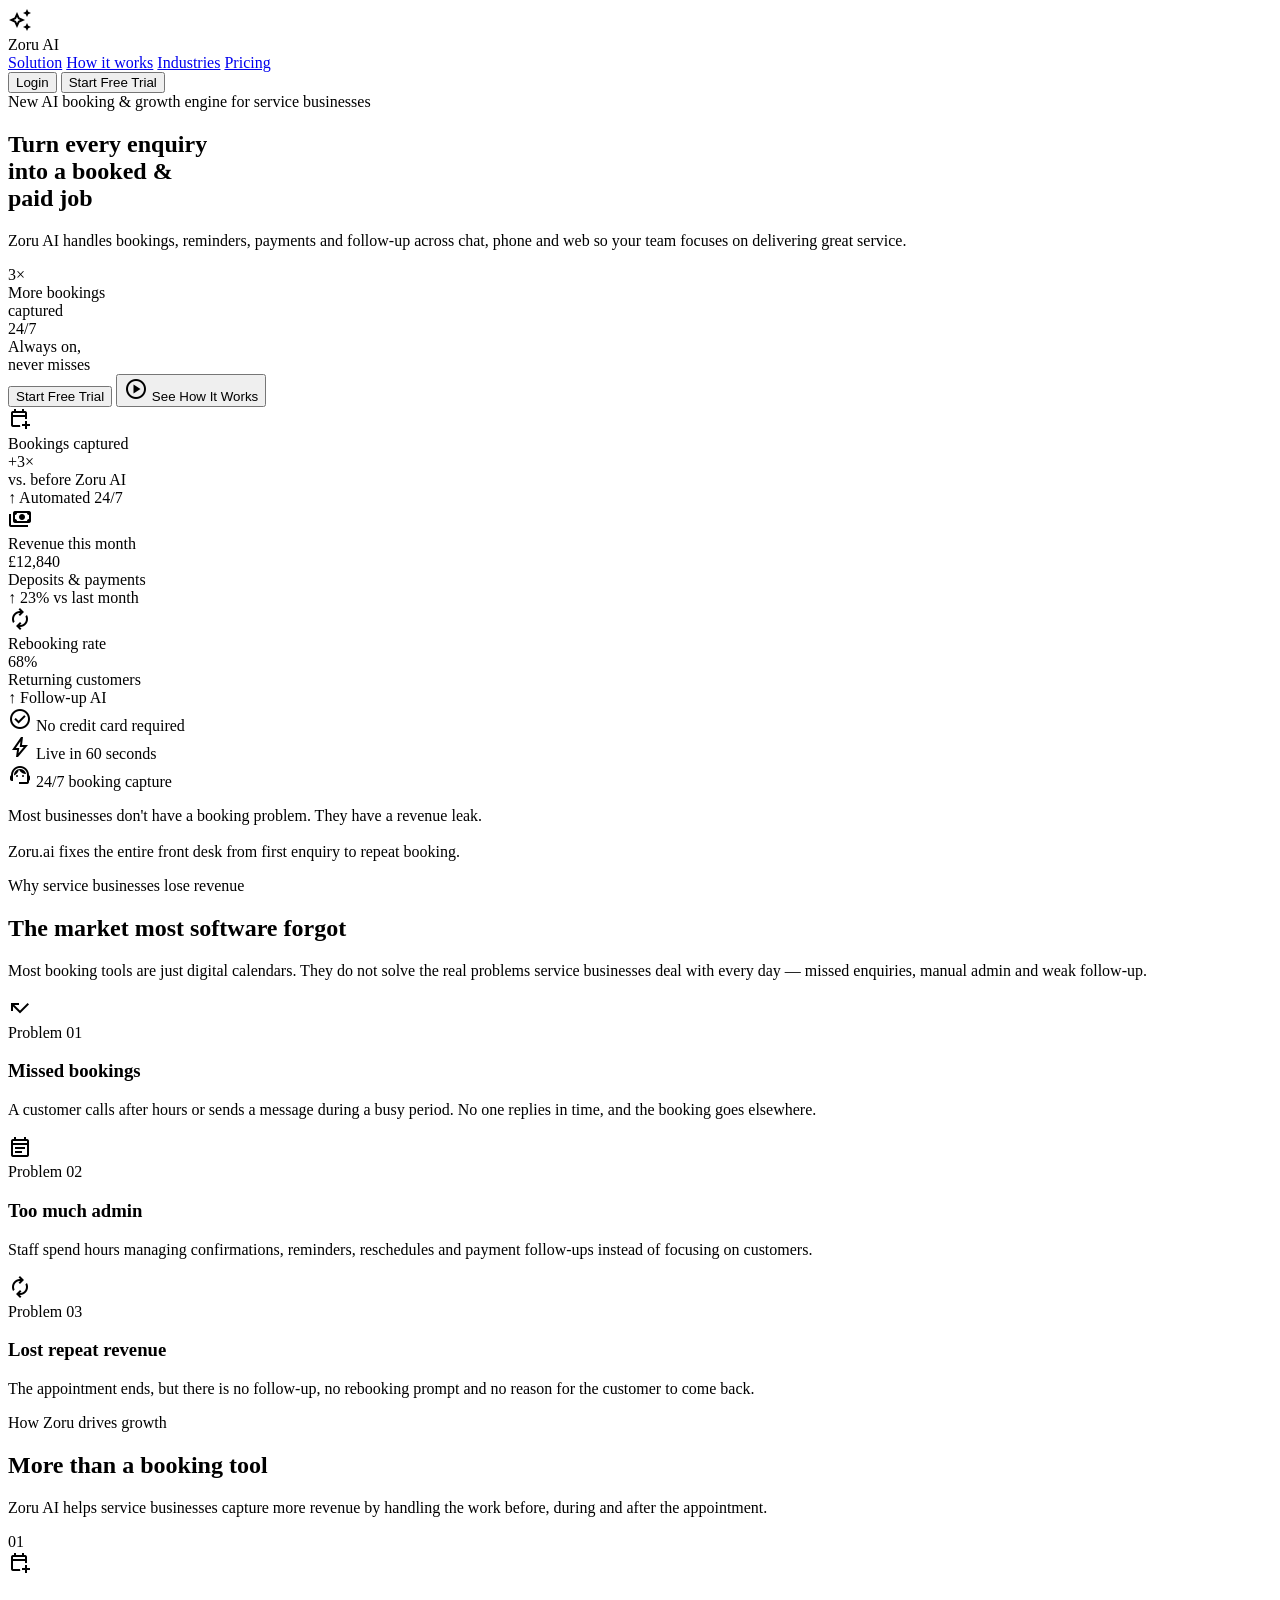
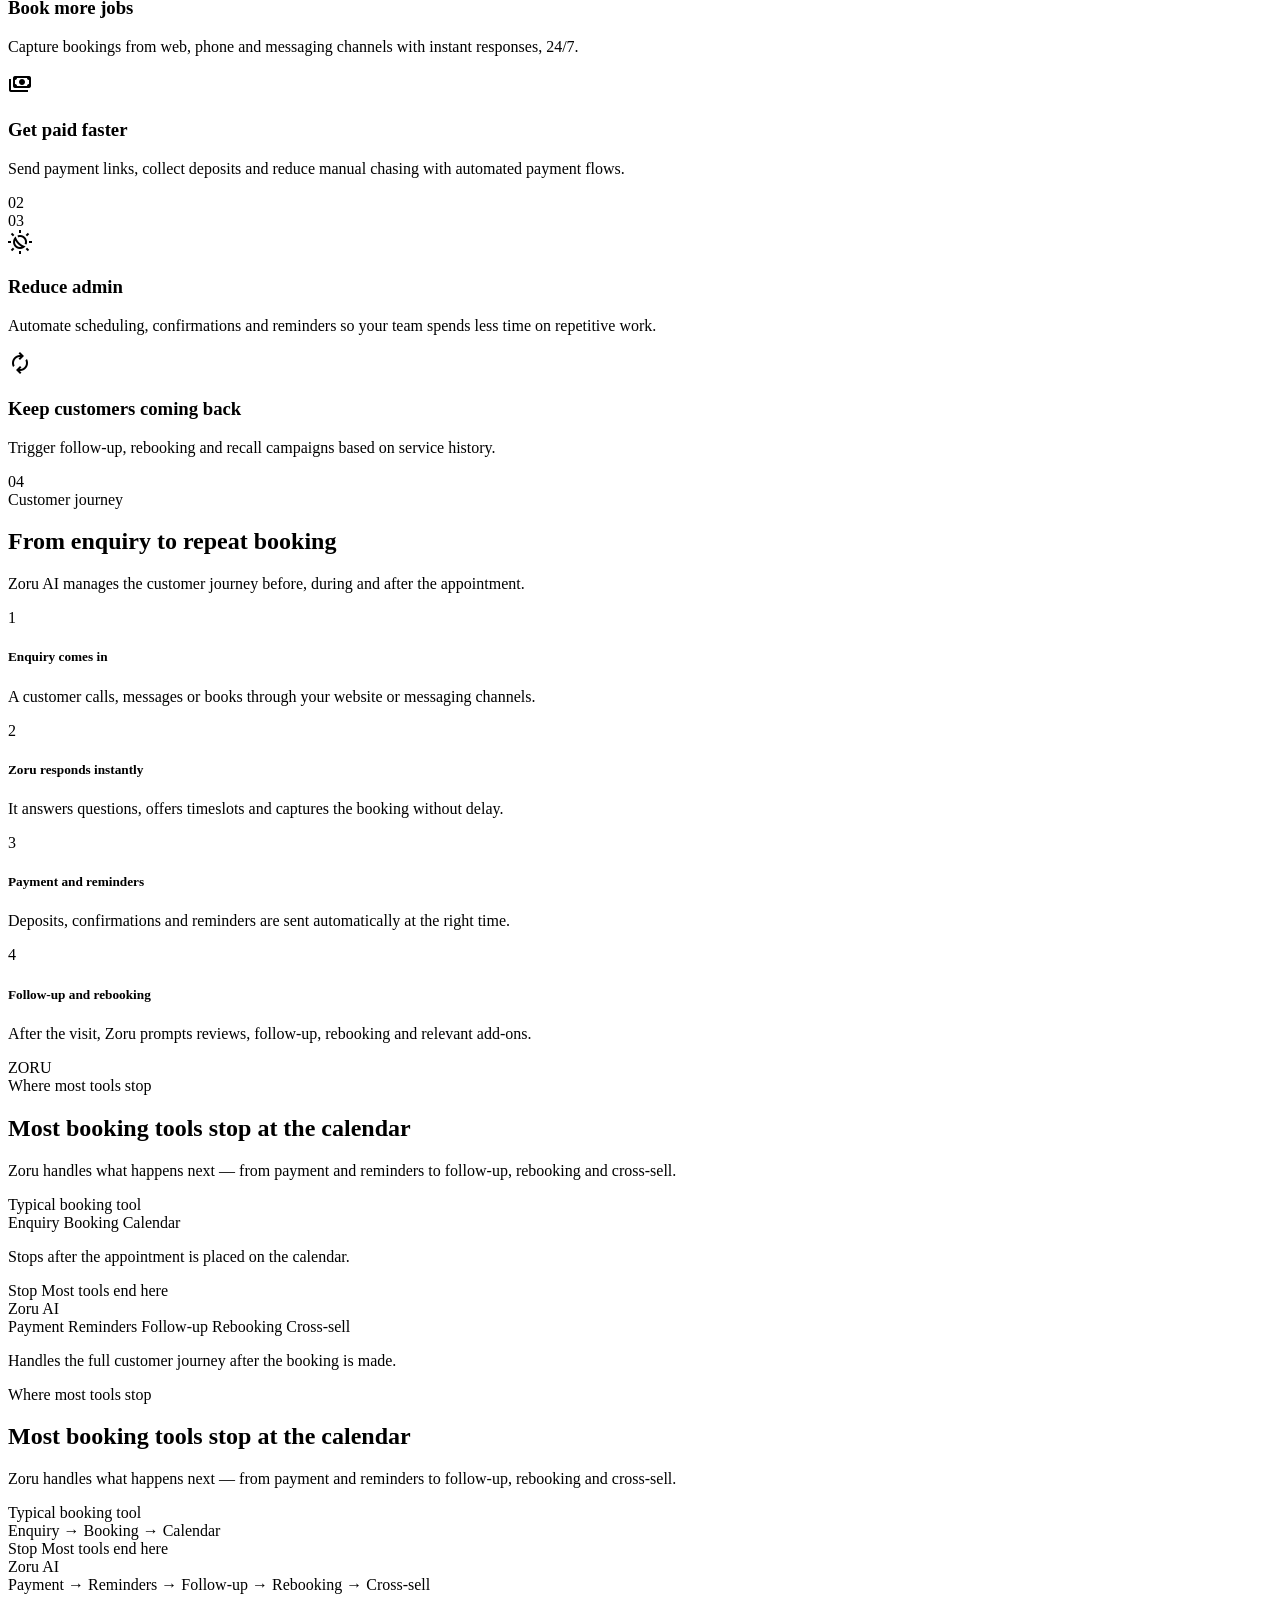
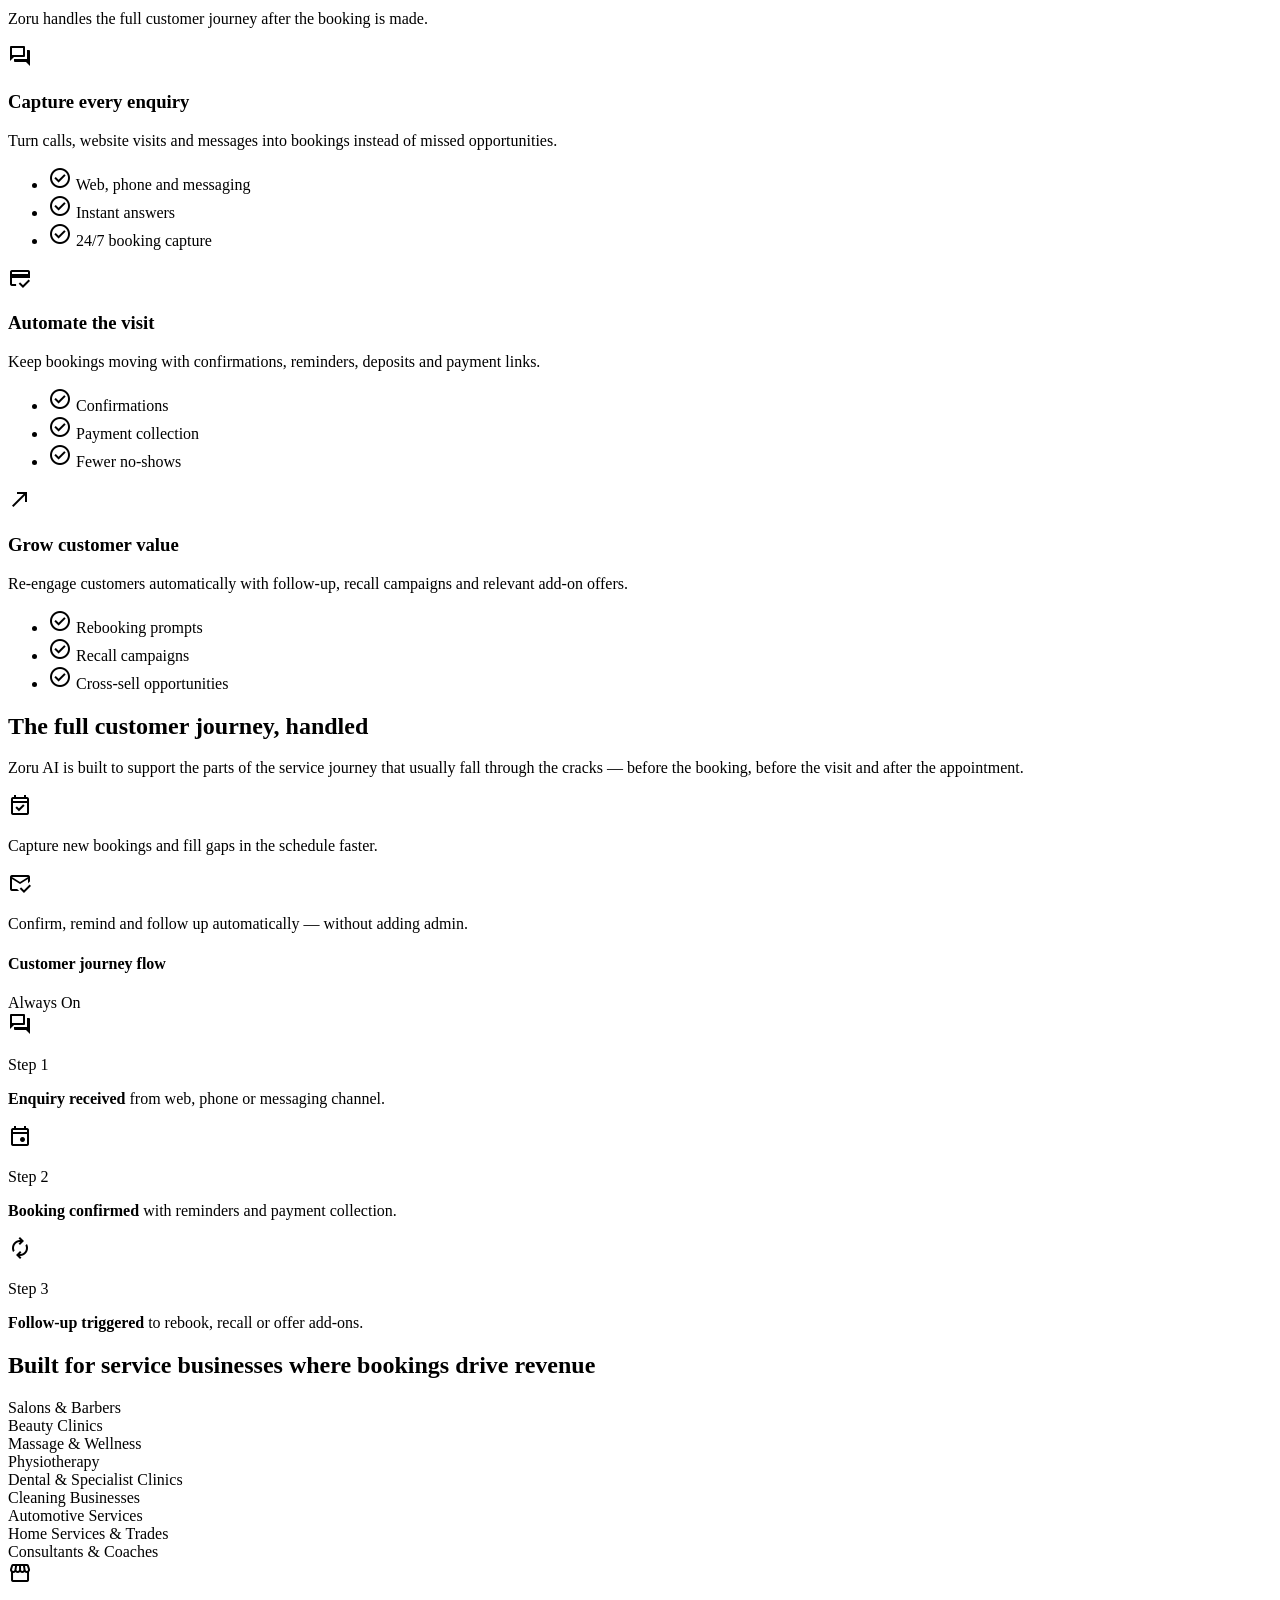
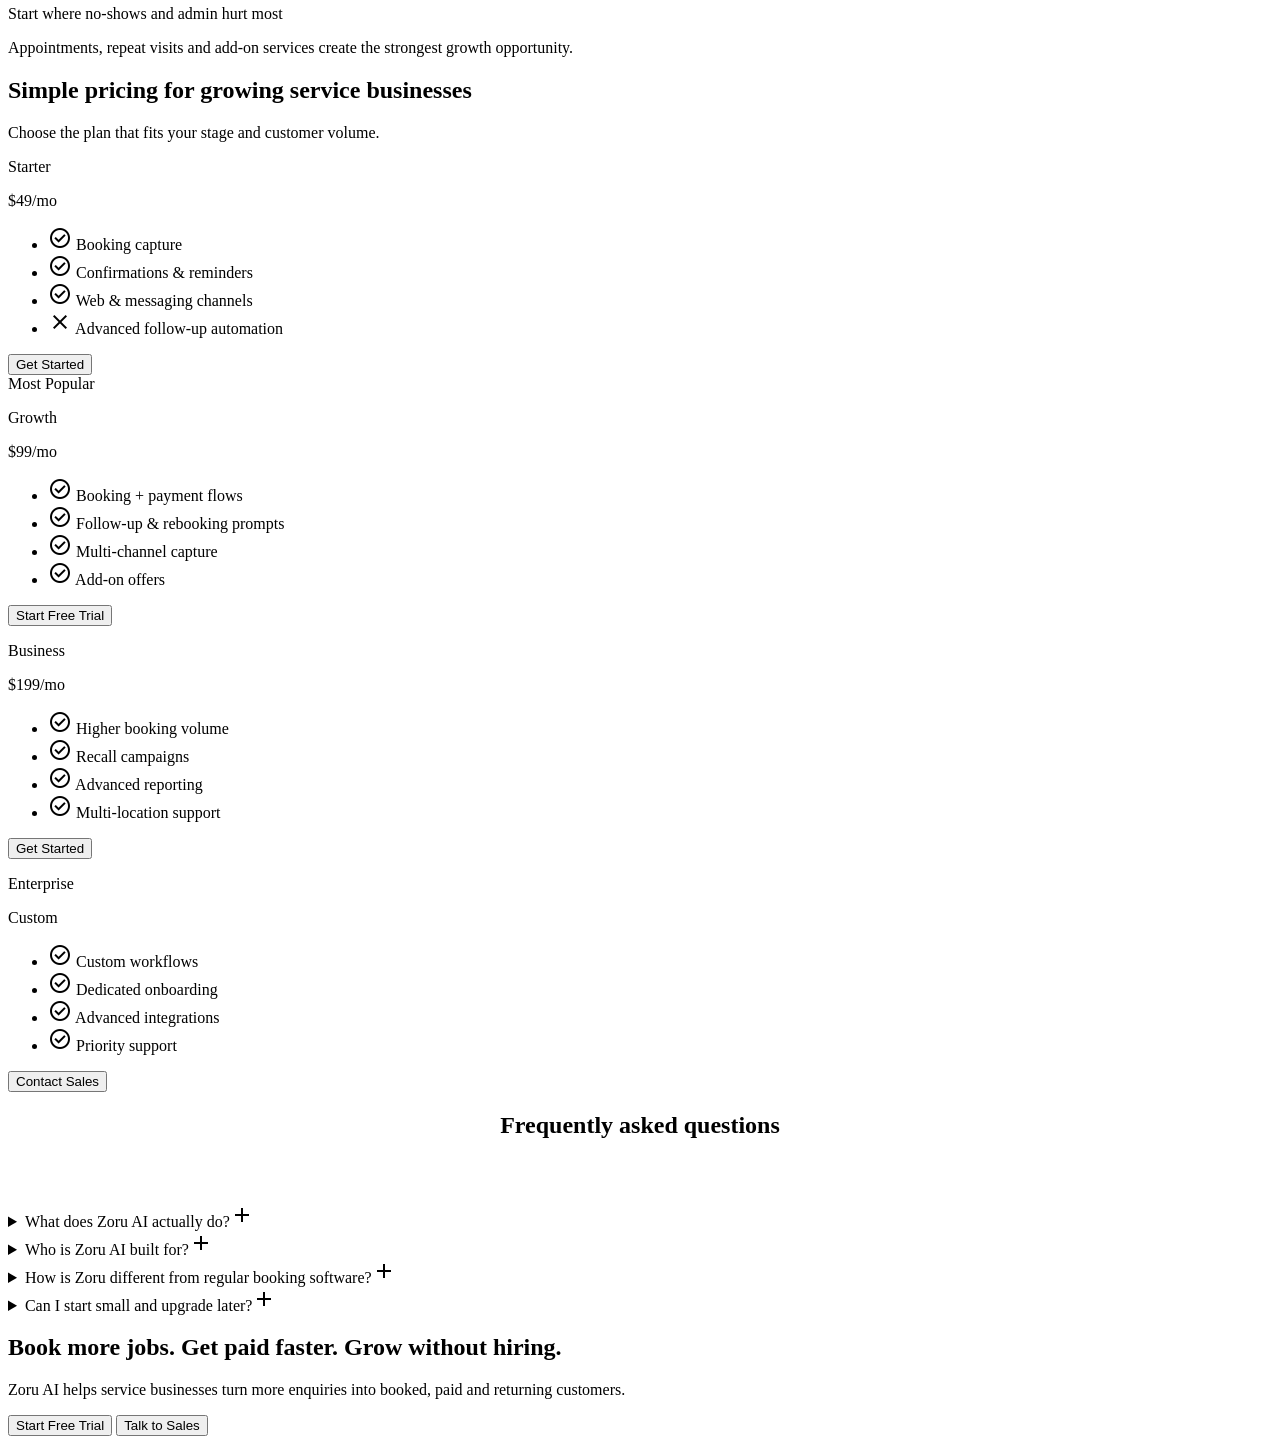
==== index.html @ 6eb4223e "Add files via upload" ====
<!DOCTYPE html>
<html lang="en">
<head>
  <meta charset="utf-8"/>
  <meta content="width=device-width, initial-scale=1.0" name="viewport"/>
  <title>Zoru AI — The AI booking and growth engine for service businesses</title>
  <link rel="stylesheet" href="assets/css/styles.css"/>
  <link href="https://fonts.googleapis.com/css2?family=Inter:wght@300;400;500;600;700;800;900&family=Space+Grotesk:wght@500;600;700&display=swap" rel="stylesheet"/>
  <link href="https://fonts.googleapis.com/css2?family=Material+Symbols+Outlined:wght,FILL@100..700,0..1&display=swap" rel="stylesheet"/>
  <link href="https://api.fontshare.com/v2/css?f[]=clash-display@400,500,600,700&display=swap" rel="stylesheet"/>
  <link href="https://api.fontshare.com/v2/css?f[]=cabinet-grotesk@400,500,700,800,900&display=swap" rel="stylesheet"/>
  <link href="https://api.fontshare.com/v2/css?f[]=satoshi@400,500,700,900&display=swap" rel="stylesheet"/>


</head>
<body>

<header class="nav">
  <div class="nav__inner">
    <div class="nav__brand">
      <div class="nav__logo-icon">
        <span class="material-symbols-outlined">auto_awesome</span>
      </div>
      <span class="nav__brand-name">Zoru AI</span>
    </div>
    <nav class="nav__links">
      <a href="#solution">Solution</a>
      <a href="#how-it-works">How it works</a>
      <a href="#industries">Industries</a>
      <a href="#pricing">Pricing</a>
    </nav>
    <div class="nav__actions">
      <button class="nav__login">Login</button>
      <button class="nav__cta">Start Free Trial</button>
    </div>
  </div>
</header>

<main>

  

<!-- ── HERO ────────────────────────────────────────────────── -->
<section class="hero">

  <!-- background layers -->
  <div class="hero__gradient-wash"></div>
  <div class="hero__blob hero__blob--1"></div>
  <div class="hero__blob hero__blob--2"></div>
  <div class="hero__blob hero__blob--3"></div>
  <div class="hero__dots"></div>

  <!-- centred content -->
  <div class="hero__inner">

    <!-- eyebrow badge -->
    <div class="hero__eyebrow">
      <span class="hero__eyebrow-new">New</span>
      <span class="hero__ping">
        <span class="hero__ping-outer"></span>
        <span class="hero__ping-inner"></span>
      </span>
      AI booking &amp; growth engine for service businesses
    </div>

    <!-- headline -->
    <h1 class="hero__title hero__title--satoshi">
      <span class="hero__title-gradient">Turn every enquiry</span><br>
      into a booked &amp;<br> paid</span> job
    </h1>

    <!-- description + stats row -->
    <div class="hero__desc-row">
      <p class="hero__description">
        Zoru AI handles bookings, reminders, payments and follow-up across
        chat, phone and web so your team focuses on delivering great service.
      </p>
      <div class="hero__stats">
        <div class="hero__stat">
          <div class="hero__stat-num">3×</div>
          <div class="hero__stat-label">More bookings<br>captured</div>
        </div>
        <div class="hero__stat">
          <div class="hero__stat-num">24/7</div>
          <div class="hero__stat-label">Always on,<br>never misses</div>
        </div>
      </div>
    </div>

    <!-- CTA buttons -->
    <div class="hero__buttons">
      <button class="hero__btn-primary">Start Free Trial</button>
      <button class="hero__btn-secondary">
        <span class="material-symbols-outlined">play_circle</span>
        See How It Works
      </button>
    </div>

  </div>

  <!-- floating metric cards -->
  <div class="hero__cards">

    <div class="hero__mcard hero__mcard--1">
      <div class="hero__mcard-icon hero__mcard-icon--purple">
        <span class="material-symbols-outlined">calendar_add_on</span>
      </div>
      <div class="hero__mcard-body">
        <div class="hero__mcard-label">Bookings captured</div>
        <div class="hero__mcard-value">+3×</div>
        <div class="hero__mcard-sub">vs. before Zoru AI</div>
        <span class="hero__mcard-badge hero__mcard-badge--purple">↑ Automated 24/7</span>
      </div>
    </div>

    <div class="hero__mcard hero__mcard--2">
      <div class="hero__mcard-icon hero__mcard-icon--teal">
        <span class="material-symbols-outlined">payments</span>
      </div>
      <div class="hero__mcard-body">
        <div class="hero__mcard-label">Revenue this month</div>
        <div class="hero__mcard-value">£12,840</div>
        <div class="hero__mcard-sub">Deposits &amp; payments</div>
        <span class="hero__mcard-badge hero__mcard-badge--green">↑ 23% vs last month</span>
      </div>
    </div>

    <div class="hero__mcard hero__mcard--3">
      <div class="hero__mcard-icon hero__mcard-icon--pink">
        <span class="material-symbols-outlined">autorenew</span>
      </div>
      <div class="hero__mcard-body">
        <div class="hero__mcard-label">Rebooking rate</div>
        <div class="hero__mcard-value">68%</div>
        <div class="hero__mcard-sub">Returning customers</div>
        <span class="hero__mcard-badge hero__mcard-badge--purple">↑ Follow-up AI</span>
      </div>
    </div>

  </div>

  <!-- trust strip -->
  <div class="hero__trust">
    <div class="hero__trust-item">
      <span class="material-symbols-outlined">check_circle</span>
      No credit card required
    </div>
    <div class="hero__trust-dot"></div>
    <div class="hero__trust-item">
      <span class="material-symbols-outlined">bolt</span>
      Live in 60 seconds
    </div>
    <div class="hero__trust-dot"></div>
    <div class="hero__trust-item">
      <span class="material-symbols-outlined">support_agent</span>
      24/7 booking capture
    </div>
  </div>

  

</section>
<section class="text-reveal">
  <div class="text-reveal__sticky">
    <div class="text-reveal__inner">

      <p class="text-reveal__text" id="textReveal">
        Most businesses don't have a booking problem.
        They have a revenue leak.<br><br>
        <span class="text-reveal__accent">Zoru.ai fixes the entire front desk
        from first enquiry to repeat booking.</span>
      </p>

      <!-- <p class="text-reveal__sub" id="textRevealSub">
        Zoru AI handles the entire front desk — so nothing falls through the cracks.
      </p> -->

    </div>
  </div>
</section>



  <!-- HERO -->
  <!-- <section class="hero">
    <div class="hero__bg-glow"></div>
    <div class="hero__grid">
      <div class="hero__content">
        <div class="hero__badge">
          <span class="hero__ping">
            <span class="hero__ping-outer"></span>
            <span class="hero__ping-inner"></span>
          </span>
          Growth engine for service businesses
        </div>

        <h1 class="hero__title">
        <span class="hero__title-gradient">Turn every enquiry </span> into a booked and paid job
        </h1>

        <p class="hero__description">
          Zoru AI handles bookings, reminders, payments and follow-up across chat, phone, voice and web, so your team can focus on delivering great service.
        </p>

        <div class="hero__buttons">
          <button class="hero__btn-primary">Start Free Trial</button>
          <button class="hero__btn-secondary">
            <span class="material-symbols-outlined">play_circle</span>
            See How It Works
          </button>
        </div>
      </div>

      <div class="hero__mockup-wrap">
        <div class="hero__mockup-wrap-glow"></div>
        <div class="hero__chat-card">
          <div class="hero__chat-header">
            <div class="hero__chat-avatar">
              <span class="material-symbols-outlined">support_agent</span>
            </div>
            <div>
              <p style="font-weight:700">Zoru AI</p>
              <div class="hero__chat-status">
                <span class="hero__chat-dot"></span>
                <span class="hero__chat-status-text">Bookings Live</span>
              </div>
            </div>
          </div>

          <div class="hero__chat-body">
            <div class="hero__bubble hero__bubble--bot">
              Hi Sarah — I can help you book your colour appointment. We have 2:00 PM and 4:30 PM available tomorrow.
            </div>

            <div class="hero__bubble hero__bubble--user">
              2:00 PM works for me.
            </div>

            <div class="hero__bubble hero__bubble--bot">
              Perfect — you're booked for tomorrow at 2:00 PM. I’ve sent your confirmation and reminder.
            </div>

            <div class="hero__bubble hero__bubble--upsell">
              <span class="material-symbols-outlined">auto_awesome</span>
              <span><b>Add-on offer:</b> Would you like to add a gloss treatment to your booking?</span>
            </div>

            <div class="hero__chat-input-row">
              <div class="hero__chat-input">Reply here...</div>
              <div class="hero__chat-send">
                <span class="material-symbols-outlined">send</span>
              </div>
            </div>
          </div>
        </div>
      </div>
    </div>
  </section> -->

  <!-- PROBLEM -->
 <section class="problem-story">
  <div class="container">
    <div class="problem-story__header">
      <span class="problem-story__eyebrow">Why service businesses lose revenue</span>
      <h2 class="problem-story__title">The market most software forgot</h2>
      <p class="problem-story__subtitle">
        Most booking tools are just digital calendars. They do not solve the real problems service businesses deal with every day — missed enquiries, manual admin and weak follow-up.
      </p>
    </div>

    <div class="problem-story__timeline">
      <div class="problem-story__line"></div>

      <article class="problem-story__card problem-story__card--left">
        <div class="problem-story__marker"></div>
        <div class="problem-story__content">
          <div class="problem-story__icon-wrap">
            <span class="material-symbols-outlined">call_missed</span>
          </div>
          <div class="problem-story__text">
            <span class="problem-story__eyebrow">Problem 01</span>
            <h3>Missed bookings</h3>
            <p>
              A customer calls after hours or sends a message during a busy period. No one replies in time, and the booking goes elsewhere.
            </p>
          </div>
        </div>
      </article>

      <article class="problem-story__card problem-story__card--right">
        <div class="problem-story__marker"></div>
        <div class="problem-story__content">
          <div class="problem-story__icon-wrap">
            <span class="material-symbols-outlined">event_note</span>
          </div>
          <div class="problem-story__text">
            <span class="problem-story__eyebrow">Problem 02</span>
            <h3>Too much admin</h3>
            <p>
              Staff spend hours managing confirmations, reminders, reschedules and payment follow-ups instead of focusing on customers.
            </p>
          </div>
        </div>
      </article>

      <article class="problem-story__card problem-story__card--left">
        <div class="problem-story__marker"></div>
        <div class="problem-story__content">
          <div class="problem-story__icon-wrap">
            <span class="material-symbols-outlined">autorenew</span>
          </div>
          <div class="problem-story__text">
            <span class="problem-story__eyebrow">Problem 03</span>
            <h3>Lost repeat revenue</h3>
            <p>
              The appointment ends, but there is no follow-up, no rebooking prompt and no reason for the customer to come back.
            </p>
          </div>
        </div>
      </article>
    </div>
  </div>
</section>

  <!-- VALUE PILLARS -->
  <section class="value-steps" id="solution">
  <div class="container">
    <div class="value-steps__header reveal-up">
      <span class="value-steps__eyebrow">How Zoru drives growth</span>
      <h2 class="value-steps__title">More than a booking tool</h2>
      <p class="value-steps__subtitle">
        Zoru AI helps service businesses capture more revenue by handling the work before, during and after the appointment.
      </p>
    </div>

    <div class="value-steps__grid">

      <div class="value-steps__row reveal-up">
        <div class="value-steps__tile">
          <span class="value-steps__number">01</span>
        </div>
        <article class="value-steps__card">
          <div class="value-steps__icon">
            <span class="material-symbols-outlined">calendar_add_on</span>
          </div>
          <div class="value-steps__content">
            <h3>Book more jobs</h3>
            <p>
              Capture bookings from web, phone and messaging channels with instant responses, 24/7.
            </p>
          </div>
        </article>
      </div>

      <div class="value-steps__row value-steps__row--reverse reveal-up">
        <article class="value-steps__card">
          <div class="value-steps__icon">
            <span class="material-symbols-outlined">payments</span>
          </div>
          <div class="value-steps__content">
            <h3>Get paid faster</h3>
            <p>
              Send payment links, collect deposits and reduce manual chasing with automated payment flows.
            </p>
          </div>
        </article>
        <div class="value-steps__tile">
          <span class="value-steps__number">02</span>
        </div>
      </div>

      <div class="value-steps__row reveal-up">
        <div class="value-steps__tile">
          <span class="value-steps__number">03</span>
        </div>
        <article class="value-steps__card">
          <div class="value-steps__icon">
            <span class="material-symbols-outlined">routine</span>
          </div>
          <div class="value-steps__content">
            <h3>Reduce admin</h3>
            <p>
              Automate scheduling, confirmations and reminders so your team spends less time on repetitive work.
            </p>
          </div>
        </article>
      </div>

      <div class="value-steps__row value-steps__row--reverse reveal-up">
        <article class="value-steps__card">
          <div class="value-steps__icon">
            <span class="material-symbols-outlined">autorenew</span>
          </div>
          <div class="value-steps__content">
            <h3>Keep customers coming back</h3>
            <p>
              Trigger follow-up, rebooking and recall campaigns based on service history.
            </p>
          </div>
        </article>
        <div class="value-steps__tile">
          <span class="value-steps__number">04</span>
        </div>
      </div>

    </div>
  </div>
</section>
  <!-- HOW IT WORKS -->
 <section class="how how--zoru" id="how-it-works">
  <div class="how__bg" aria-hidden="true"></div>
  

  <div class="container">
    
    <div class="section-header how__header reveal-up">
      <span class="how__eyebrow">Customer journey</span>
      <h2>From enquiry to repeat booking</h2>
      <p>Zoru AI manages the customer journey before, during and after the appointment.</p>
    </div>

    <div class="how__steps">
      <div class="how__connector"></div>

      <div class="how__grid">
        <div class="how__step reveal-up">
          <div class="how__num how__num--purple">1</div>
          <h5 class="how__step-title">Enquiry comes in</h5>
          <p class="how__step-desc">
            A customer calls, messages or books through your website or messaging channels.
          </p>
        </div>

        <div class="how__step reveal-up">
          <div class="how__num how__num--pink">2</div>
          <h5 class="how__step-title">Zoru responds instantly</h5>
          <p class="how__step-desc">
            It answers questions, offers timeslots and captures the booking without delay.
          </p>
        </div>

        <div class="how__step reveal-up">
          <div class="how__num how__num--purple">3</div>
          <h5 class="how__step-title">Payment and reminders</h5>
          <p class="how__step-desc">
            Deposits, confirmations and reminders are sent automatically at the right time.
          </p>
        </div>

        <div class="how__step reveal-up">
          <div class="how__num how__num--vibrant">4</div>
          <h5 class="how__step-title">Follow-up and rebooking</h5>
          <p class="how__step-desc">
            After the visit, Zoru prompts reviews, follow-up, rebooking and relevant add-ons.
          </p>
        </div>
        
      </div>
      
    </div>
    
  </div>
  <div class="how__brand-text" aria-hidden="true">ZORU</div>
</section>

<section class="comparison" id="differentiation">
  <div class="container">
    <div class="comparison__header reveal-up">
      <span class="comparison__eyebrow">Where most tools stop</span>
      <h2 class="comparison__title">Most booking tools stop at the calendar</h2>
      <p class="comparison__subtitle">
        Zoru handles what happens next — from payment and reminders to follow-up, rebooking and cross-sell.
      </p>
    </div>

    <div class="comparison__panel reveal-up">
      <div class="comparison__side comparison__side--muted">
        <span class="comparison__label">Typical booking tool</span>

        <div class="comparison__items">
          <span class="comparison__item comparison__item--muted">Enquiry</span>
          <span class="comparison__item comparison__item--muted">Booking</span>
          <span class="comparison__item comparison__item--muted">Calendar</span>
        </div>

        <p class="comparison__copy">
          Stops after the appointment is placed on the calendar.
        </p>
      </div>

      <div class="comparison__divider" aria-hidden="true">
        <span class="comparison__divider-line"></span>
        <span class="comparison__divider-badge">Stop</span>
        <span class="comparison__divider-note">Most tools end here</span>
      </div>

      <div class="comparison__side comparison__side--active">
        <span class="comparison__label">Zoru AI</span>

        <div class="comparison__items">
          <span class="comparison__item comparison__item--active">Payment</span>
          <span class="comparison__item comparison__item--active">Reminders</span>
          <span class="comparison__item comparison__item--active">Follow-up</span>
          <span class="comparison__item comparison__item--active">Rebooking</span>
          <span class="comparison__item comparison__item--active">Cross-sell</span>
        </div>

        <p class="comparison__copy">
          Handles the full customer journey after the booking is made.
        </p>
      </div>
    </div>
  </div>
</section>

  <!-- DIFFERENTIATOR -->
 <section class="agents" id="differentiation">
  <div class="container">
    <div class="agents__header reveal-up">
      <span class="agents__eyebrow">Where most tools stop</span>
      <h2 class="agents__title">Most booking tools stop at the calendar</h2>
      <p class="agents__subtitle">
        Zoru handles what happens next — from payment and reminders to follow-up, rebooking and cross-sell.
      </p>
    </div>

    <div class="agents__journey reveal-up">
      <div class="agents__journey-track">
        <div class="agents__journey-side agents__journey-side--muted">
          <span class="agents__journey-label">Typical booking tool</span>
          <div class="agents__journey-steps">
            <span class="agents__journey-pill agents__journey-pill--muted">Enquiry</span>
            <span class="agents__journey-arrow">→</span>
            <span class="agents__journey-pill agents__journey-pill--muted">Booking</span>
            <span class="agents__journey-arrow">→</span>
            <span class="agents__journey-pill agents__journey-pill--muted">Calendar</span>
          </div>
        </div>

        <div class="agents__journey-stop">
          <span class="agents__journey-stop-badge">Stop</span>
          <span class="agents__journey-stop-text">Most tools end here</span>
        </div>

        <div class="agents__journey-side agents__journey-side--active">
          <span class="agents__journey-label">Zoru AI</span>
          <div class="agents__journey-steps">
            <span class="agents__journey-pill agents__journey-pill--active">Payment</span>
            <span class="agents__journey-arrow agents__journey-arrow--active">→</span>
            <span class="agents__journey-pill agents__journey-pill--active">Reminders</span>
            <span class="agents__journey-arrow agents__journey-arrow--active">→</span>
            <span class="agents__journey-pill agents__journey-pill--active">Follow-up</span>
            <span class="agents__journey-arrow agents__journey-arrow--active">→</span>
            <span class="agents__journey-pill agents__journey-pill--active">Rebooking</span>
            <span class="agents__journey-arrow agents__journey-arrow--active">→</span>
            <span class="agents__journey-pill agents__journey-pill--active">Cross-sell</span>
          </div>
        </div>
      </div>

      <p class="agents__journey-caption">
        Zoru handles the full customer journey after the booking is made.
      </p>
    </div>

    <div class="agents__grid">
      <article class="agents__feature-card reveal-up">
        <div class="agents__feature-icon">
          <span class="material-symbols-outlined">forum</span>
        </div>
        <div class="agents__feature-body">
          <h3>Capture every enquiry</h3>
          <p>
            Turn calls, website visits and messages into bookings instead of missed opportunities.
          </p>
          <ul class="agents__feature-list">
            <li><span class="material-symbols-outlined">check_circle</span> Web, phone and messaging</li>
            <li><span class="material-symbols-outlined">check_circle</span> Instant answers</li>
            <li><span class="material-symbols-outlined">check_circle</span> 24/7 booking capture</li>
          </ul>
        </div>
      </article>

      <article class="agents__feature-card reveal-up">
        <div class="agents__feature-icon">
          <span class="material-symbols-outlined">credit_score</span>
        </div>
        <div class="agents__feature-body">
          <h3>Automate the visit</h3>
          <p>
            Keep bookings moving with confirmations, reminders, deposits and payment links.
          </p>
          <ul class="agents__feature-list">
            <li><span class="material-symbols-outlined">check_circle</span> Confirmations</li>
            <li><span class="material-symbols-outlined">check_circle</span> Payment collection</li>
            <li><span class="material-symbols-outlined">check_circle</span> Fewer no-shows</li>
          </ul>
        </div>
      </article>

      <article class="agents__feature-card reveal-up">
        <div class="agents__feature-icon">
          <span class="material-symbols-outlined">north_east</span>
        </div>
        <div class="agents__feature-body">
          <h3>Grow customer value</h3>
          <p>
            Re-engage customers automatically with follow-up, recall campaigns and relevant add-on offers.
          </p>
          <ul class="agents__feature-list">
            <li><span class="material-symbols-outlined">check_circle</span> Rebooking prompts</li>
            <li><span class="material-symbols-outlined">check_circle</span> Recall campaigns</li>
            <li><span class="material-symbols-outlined">check_circle</span> Cross-sell opportunities</li>
          </ul>
        </div>
      </article>
    </div>
  </div>
</section>
  <!-- CUSTOMER JOURNEY -->
  <section class="intel">
    <div class="intel__inner">
      <div class="intel__text">
        <h2 class="intel__title">The full customer journey, handled</h2>
        <p class="intel__desc">
          Zoru AI is built to support the parts of the service journey that usually fall through the cracks — before the booking, before the visit and after the appointment.
        </p>

        <div class="intel__insights">
          <div class="intel__insight">
            <div class="intel__insight-icon intel__insight-icon--purple">
              <span class="material-symbols-outlined">event_available</span>
            </div>
            <p>Capture new bookings and fill gaps in the schedule faster.</p>
          </div>

          <div class="intel__insight">
            <div class="intel__insight-icon intel__insight-icon--purple">
              <span class="material-symbols-outlined">mark_email_read</span>
            </div>
            <p>Confirm, remind and follow up automatically — without adding admin.</p>
          </div>
        </div>
      </div>

      <div class="intel__card-wrap">
        <div class="intel__card-wrap-glow"></div>
        <div class="intel__card">
          <div class="intel__card-header">
            <h4>Customer journey flow</h4>
            <div class="intel__streaming-badge">
              <span class="intel__streaming-dot"></span>
              <span class="intel__streaming-text">Always On</span>
            </div>
          </div>

          <div class="intel__activities">
            <div class="intel__activity">
              <div class="intel__activity-icon intel__activity-icon--purple">
                <span class="material-symbols-outlined">forum</span>
              </div>
              <div>
                <p class="intel__activity-time intel__activity-time--purple">Step 1</p>
                <p class="intel__activity-text"><b>Enquiry received</b> from web, phone or messaging channel.</p>
              </div>
            </div>

            <div class="intel__activity">
              <div class="intel__activity-icon intel__activity-icon--purple">
                <span class="material-symbols-outlined">event</span>
              </div>
              <div>
                <p class="intel__activity-time intel__activity-time--purple">Step 2</p>
                <p class="intel__activity-text"><b>Booking confirmed</b> with reminders and payment collection.</p>
              </div>
            </div>

            <div class="intel__activity">
              <div class="intel__activity-icon intel__activity-icon--purple">
                <span class="material-symbols-outlined">autorenew</span>
              </div>
              <div>
                <p class="intel__activity-time intel__activity-time--purple">Step 3</p>
                <p class="intel__activity-text"><b>Follow-up triggered</b> to rebook, recall or offer add-ons.</p>
              </div>
            </div>
          </div>
        </div>
      </div>
    </div>
  </section>

  <!-- INDUSTRIES -->
  <section class="global" id="industries">
    <div class="global__inner">
      <h2 class="global__title">Built for service businesses where bookings drive revenue</h2>

      <div class="global__chips">
        <div class="global__chip global__chip--purple"><span>Salons & Barbers</span></div>
        <div class="global__chip global__chip--pink"><span>Beauty Clinics</span></div>
        <div class="global__chip global__chip--purple"><span>Massage & Wellness</span></div>
        <div class="global__chip global__chip--pink"><span>Physiotherapy</span></div>
        <div class="global__chip global__chip--purple"><span>Dental & Specialist Clinics</span></div>
        <div class="global__chip global__chip--pink"><span>Cleaning Businesses</span></div>
        <div class="global__chip global__chip--purple"><span>Automotive Services</span></div>
        <div class="global__chip global__chip--pink"><span>Home Services & Trades</span></div>
        <div class="global__chip global__chip--purple"><span>Consultants & Coaches</span></div>
      </div>

      <div class="global__globe-wrap">
        <div class="global__globe-card">
          <div class="global__globe-gradient"></div>
          <div class="global__globe-dots"></div>
          <div class="global__globe-shimmer"></div>
          <div class="global__globe-content">
            <div class="global__globe-icon-wrap">
              <span class="material-symbols-outlined">storefront</span>
            </div>
            <p class="global__globe-heading">Start where no-shows and admin hurt most</p>
            <p class="global__globe-sub">Appointments, repeat visits and add-on services create the strongest growth opportunity.</p>
          </div>
        </div>
      </div>
    </div>
  </section>

  <!-- PRICING -->
  <section class="pricing" id="pricing">
    <div class="container">
      <div class="section-header">
        <h2>Simple pricing for growing service businesses</h2>
        <p>Choose the plan that fits your stage and customer volume.</p>
      </div>

      <div class="pricing__grid">
        <div class="pricing__card">
          <p class="pricing__tier">Starter</p>
          <p class="pricing__price">$49<span>/mo</span></p>
          <ul class="pricing__features">
            <li class="pricing__feature"><span class="material-symbols-outlined">check_circle</span> Booking capture</li>
            <li class="pricing__feature"><span class="material-symbols-outlined">check_circle</span> Confirmations & reminders</li>
            <li class="pricing__feature"><span class="material-symbols-outlined">check_circle</span> Web & messaging channels</li>
            <li class="pricing__feature pricing__feature--disabled"><span class="material-symbols-outlined">close</span> Advanced follow-up automation</li>
          </ul>
          <button class="pricing__btn pricing__btn--outline">Get Started</button>
        </div>

        <div class="pricing__card pricing__card--featured">
          <div class="pricing__badge">Most Popular</div>
          <p class="pricing__tier pricing__tier--featured">Growth</p>
          <p class="pricing__price">$99<span>/mo</span></p>
          <ul class="pricing__features">
            <li class="pricing__feature"><span class="material-symbols-outlined">check_circle</span> Booking + payment flows</li>
            <li class="pricing__feature"><span class="material-symbols-outlined">check_circle</span> Follow-up & rebooking prompts</li>
            <li class="pricing__feature"><span class="material-symbols-outlined">check_circle</span> Multi-channel capture</li>
            <li class="pricing__feature"><span class="material-symbols-outlined">check_circle</span> Add-on offers</li>
          </ul>
          <button class="pricing__btn pricing__btn--filled">Start Free Trial</button>
        </div>

        <div class="pricing__card">
          <p class="pricing__tier">Business</p>
          <p class="pricing__price">$199<span>/mo</span></p>
          <ul class="pricing__features">
            <li class="pricing__feature"><span class="material-symbols-outlined">check_circle</span> Higher booking volume</li>
            <li class="pricing__feature"><span class="material-symbols-outlined">check_circle</span> Recall campaigns</li>
            <li class="pricing__feature"><span class="material-symbols-outlined">check_circle</span> Advanced reporting</li>
            <li class="pricing__feature"><span class="material-symbols-outlined">check_circle</span> Multi-location support</li>
          </ul>
          <button class="pricing__btn pricing__btn--outline">Get Started</button>
        </div>

        <div class="pricing__card">
          <p class="pricing__tier">Enterprise</p>
          <p class="pricing__price">Custom</p>
          <ul class="pricing__features">
            <li class="pricing__feature"><span class="material-symbols-outlined">check_circle</span> Custom workflows</li>
            <li class="pricing__feature"><span class="material-symbols-outlined">check_circle</span> Dedicated onboarding</li>
            <li class="pricing__feature"><span class="material-symbols-outlined">check_circle</span> Advanced integrations</li>
            <li class="pricing__feature"><span class="material-symbols-outlined">check_circle</span> Priority support</li>
          </ul>
          <button class="pricing__btn pricing__btn--dark">Contact Sales</button>
        </div>
      </div>
    </div>
  </section>

  <!-- FAQ -->
  <section class="faq">
    <div class="container--narrow">
      <div style="text-align:center;margin-bottom:4rem">
        <h2 class="faq__title">Frequently asked questions</h2>
      </div>

      <div class="faq__list">
        <details class="faq__item">
          <summary>What does Zoru AI actually do?<span class="material-symbols-outlined faq__icon">add</span></summary>
          <p class="faq__answer">
            Zoru AI helps service businesses automate bookings, scheduling, payments, reminders, follow-up and upsells across chat, voice, phone and web.
          </p>
        </details>

        <details class="faq__item">
          <summary>Who is Zoru AI built for?<span class="material-symbols-outlined faq__icon">add</span></summary>
          <p class="faq__answer">
            Zoru AI is built for service businesses where appointments drive revenue — including salons, clinics, wellness, home services, dental, automotive services and consultants.
          </p>
        </details>

        <details class="faq__item">
          <summary>How is Zoru different from regular booking software?<span class="material-symbols-outlined faq__icon">add</span></summary>
          <p class="faq__answer">
            Most booking tools stop at the calendar. Zoru AI handles what happens next too — including payments, reminders, follow-up, rebooking and customer growth.
          </p>
        </details>

        <details class="faq__item">
          <summary>Can I start small and upgrade later?<span class="material-symbols-outlined faq__icon">add</span></summary>
          <p class="faq__answer">
            Yes. You can start with the essentials, then add more automation, follow-up and multi-location support as your business grows.
          </p>
        </details>
      </div>
    </div>
  </section>

  <!-- FINAL CTA -->
  <section class="cta">
    <div class="cta__bg"></div>
    <div class="cta__line"></div>
    <div class="cta__inner">
      <h2 class="cta__title">Book more jobs. Get paid faster. Grow without hiring.</h2>
      <p class="cta__desc">
        Zoru AI helps service businesses turn more enquiries into booked, paid and returning customers.
      </p>
      <div class="hero__buttons" style="justify-content:center;">
        <button class="hero__btn-primary">Start Free Trial</button>
        <button class="hero__btn-secondary">Talk to Sales</button>
      </div>
    </div>
  </section>

</main>

<script>
(function(){
  const section   = document.querySelector('.text-reveal');
  const container = document.getElementById('textReveal');
  const sub       = document.getElementById('textRevealSub');
  if(!container) return;

  // wrap every word in a span
  function wrapWords(node){
    if(node.nodeType === 3){
      const parts = node.textContent.split(/(\s+)/);
      const frag  = document.createDocumentFragment();
      parts.forEach(p => {
        if(/^\s+$/.test(p)){
          frag.appendChild(document.createTextNode(p));
        } else if(p){
          const s = document.createElement('span');
          s.className = 'text-reveal__word';
          s.textContent = p;
          frag.appendChild(s);
        }
      });
      node.parentNode.replaceChild(frag, node);
    } else if(node.nodeType === 1 && node.tagName !== 'SCRIPT'){
      Array.from(node.childNodes).forEach(wrapWords);
      if(node.classList.contains('text-reveal__accent')){
        node.querySelectorAll('.text-reveal__word').forEach(w =>
          w.classList.add('text-reveal__word--accent')
        );
      }
    }
  }
  wrapWords(container);

  const words = Array.from(container.querySelectorAll('.text-reveal__word'));

  function onScroll(){
    const rect     = section.getBoundingClientRect();
    const total    = section.offsetHeight - window.innerHeight;
    // how far through the sticky scroll we are: 0 → 1
    const progress = Math.max(0, Math.min(1, -rect.top / total));

    const litCount = Math.floor(progress * words.length);

    words.forEach((w, i) => {
      w.classList.toggle('text-reveal__word--lit', i < litCount);
    });

    // sub-tagline appears at 85% progress
    sub.classList.toggle('text-reveal__sub--lit', progress >= 0.85);
  }

  window.addEventListener('scroll', onScroll, { passive: true });
  onScroll();
})();
</script>
</body>
</html>
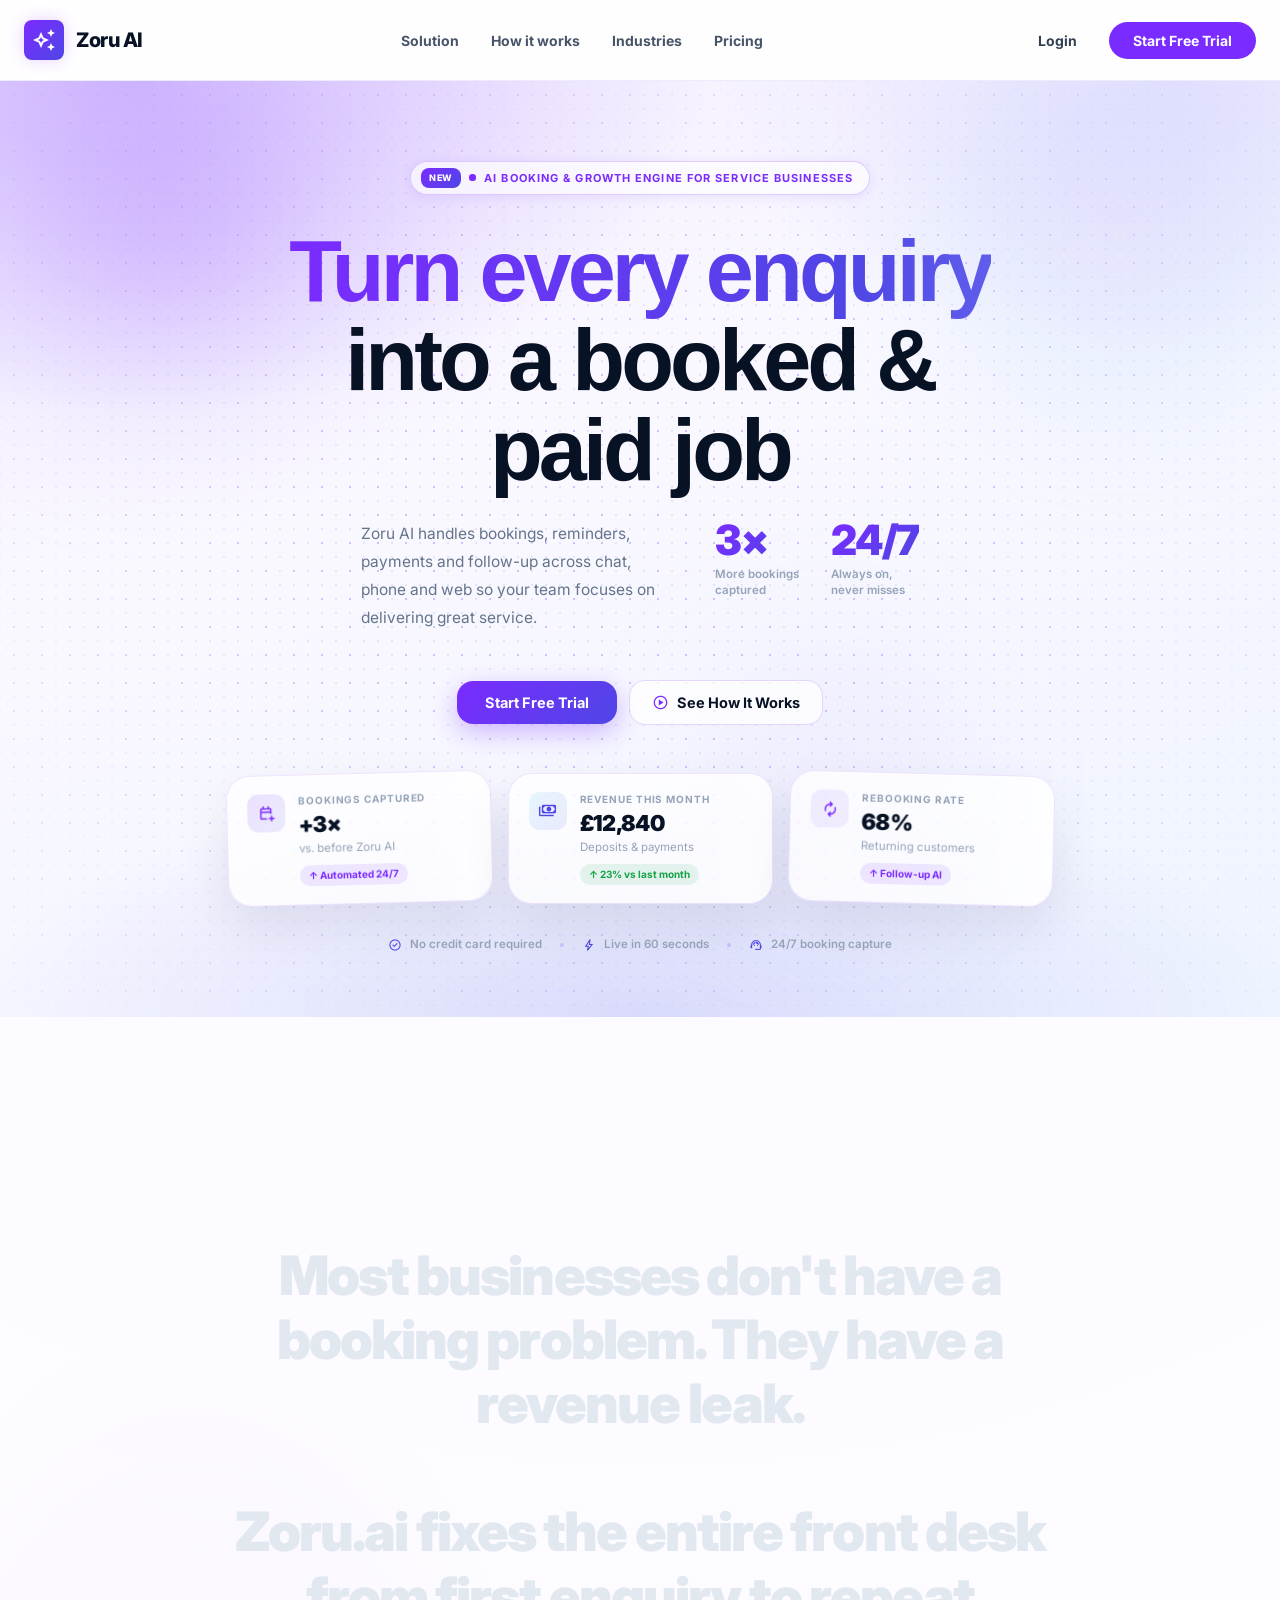
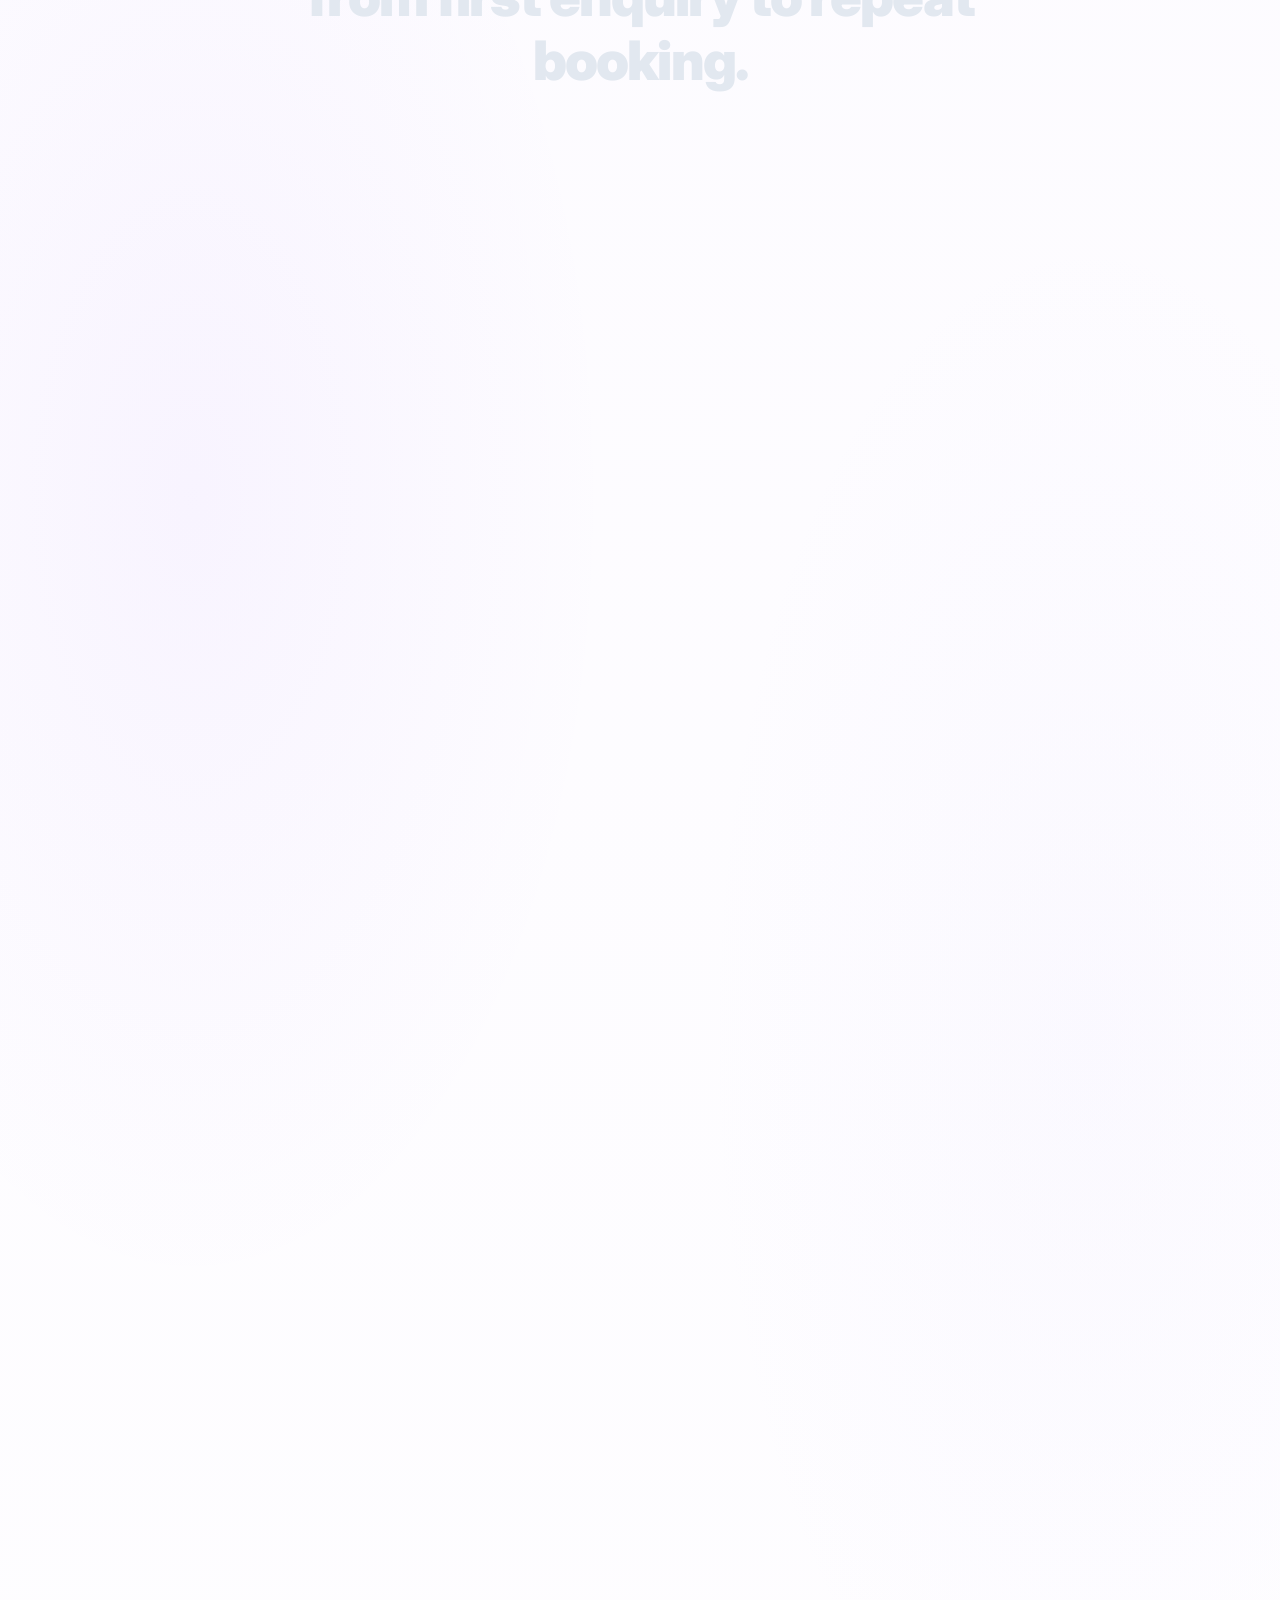
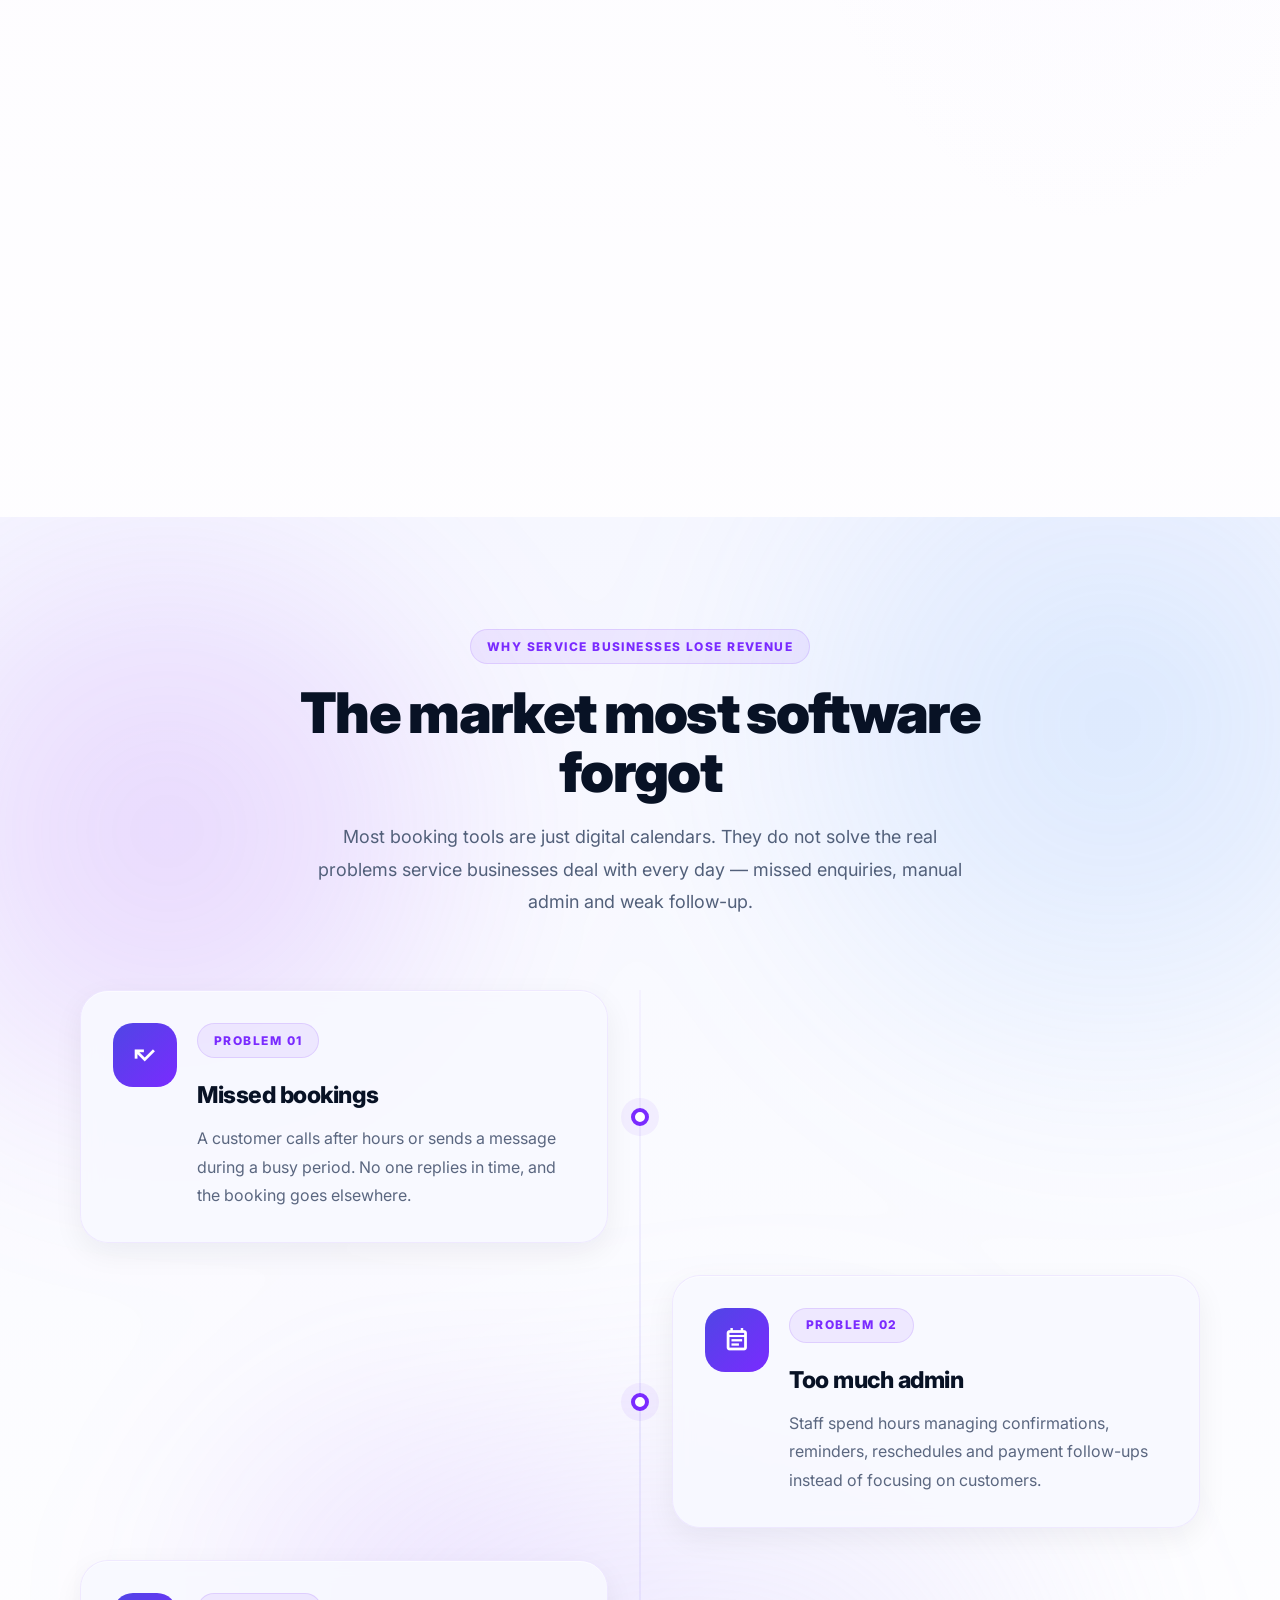
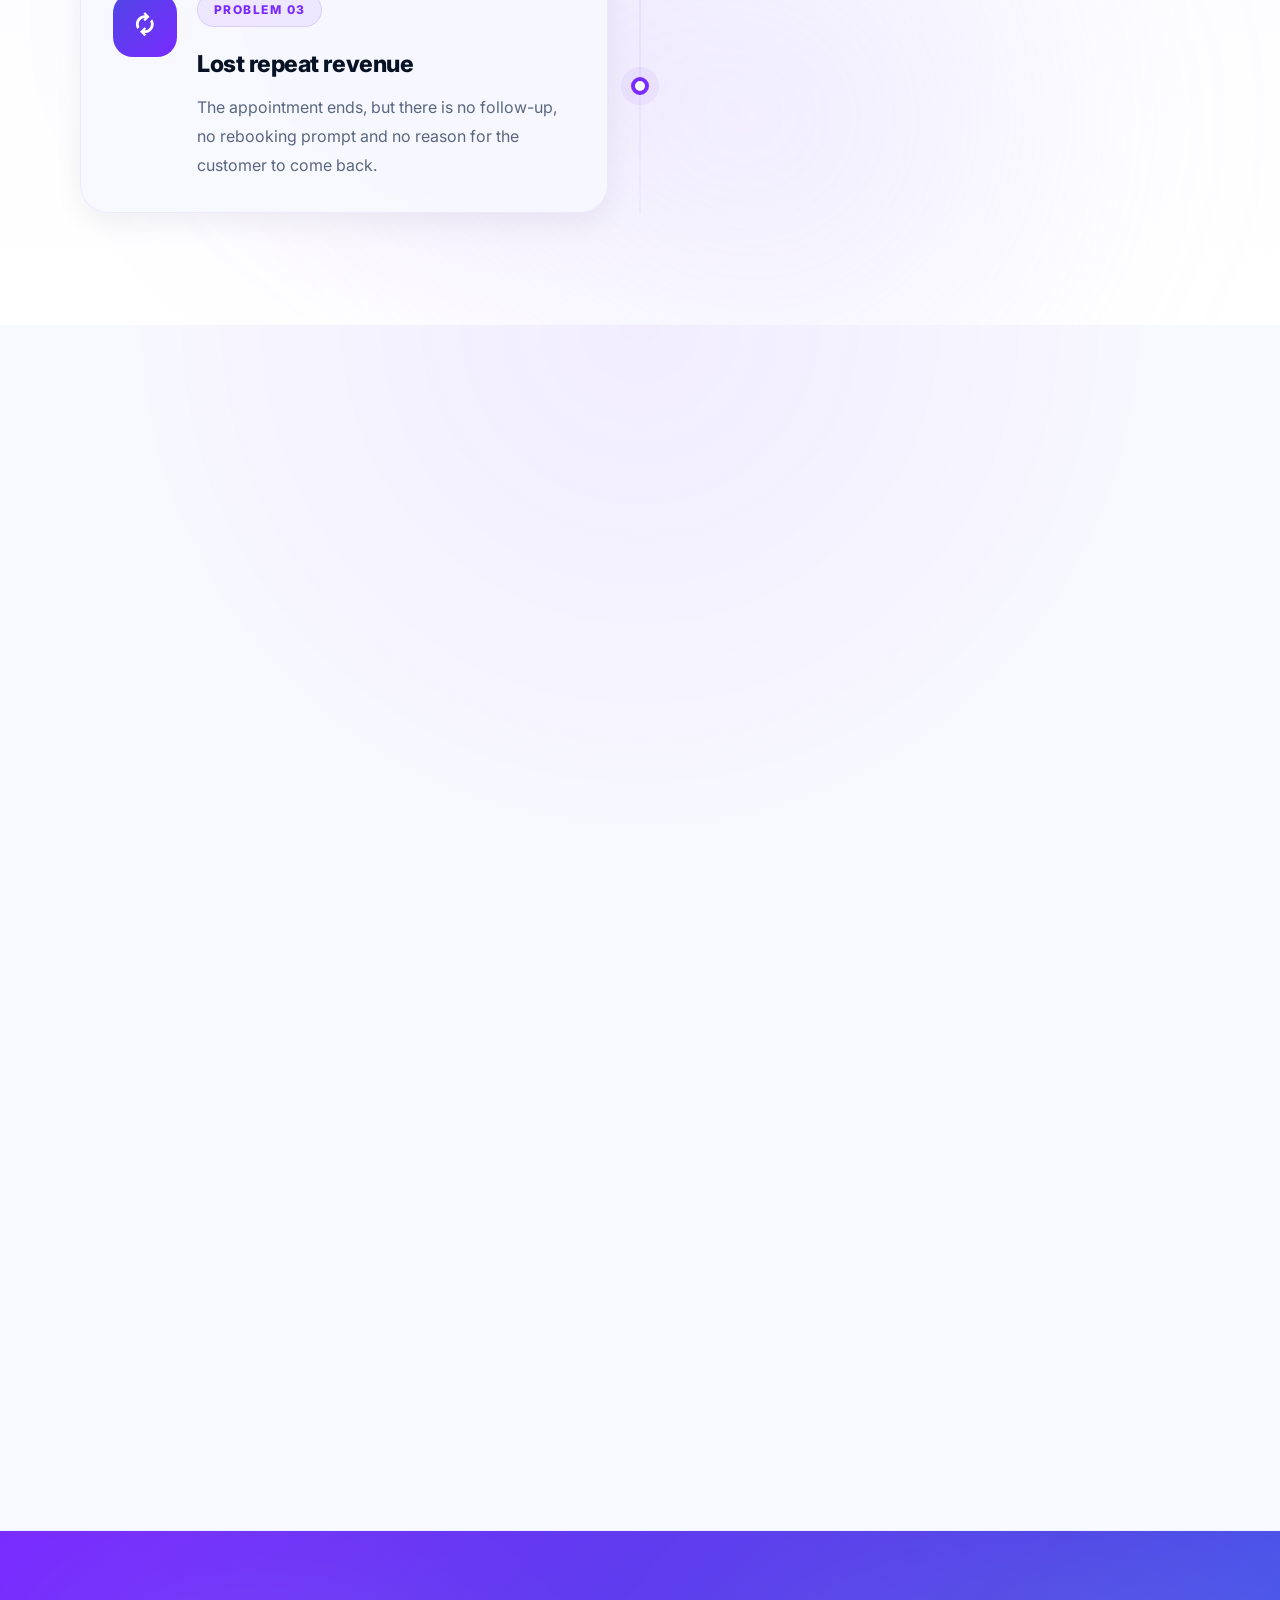
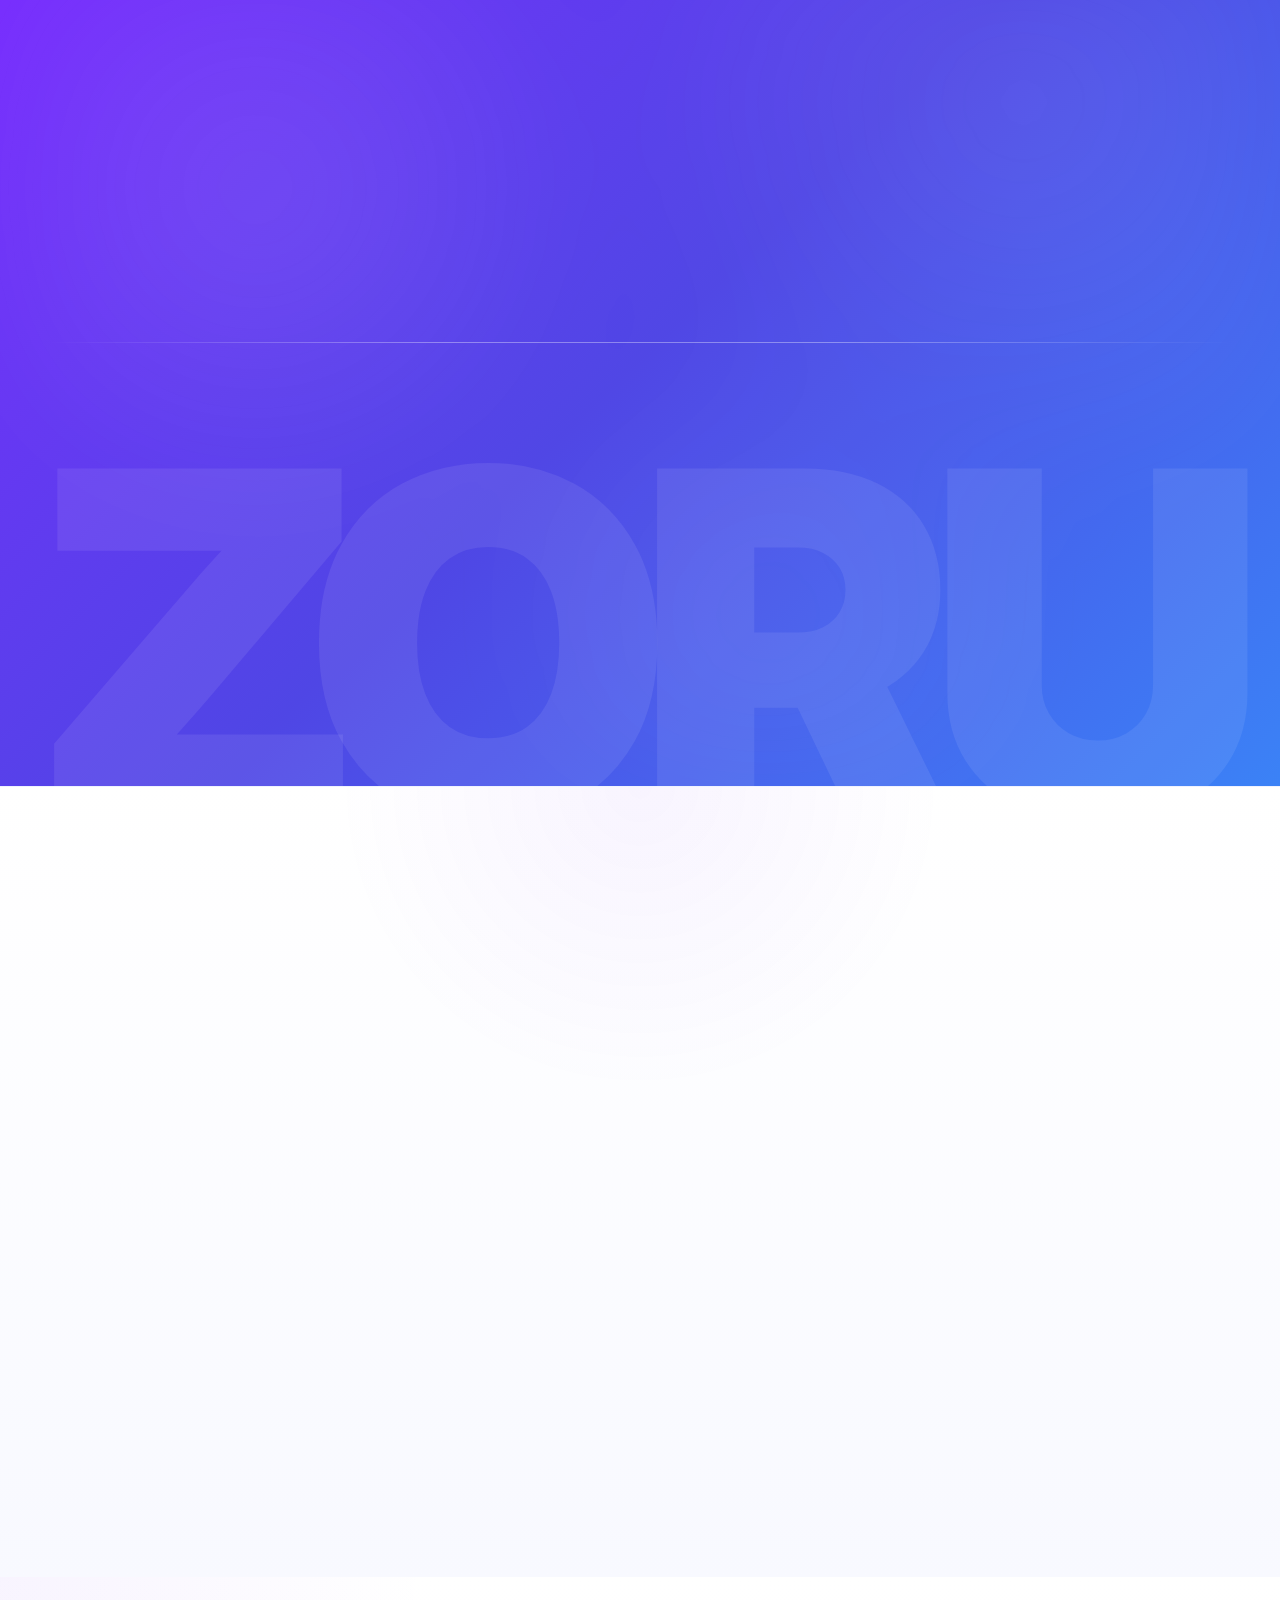
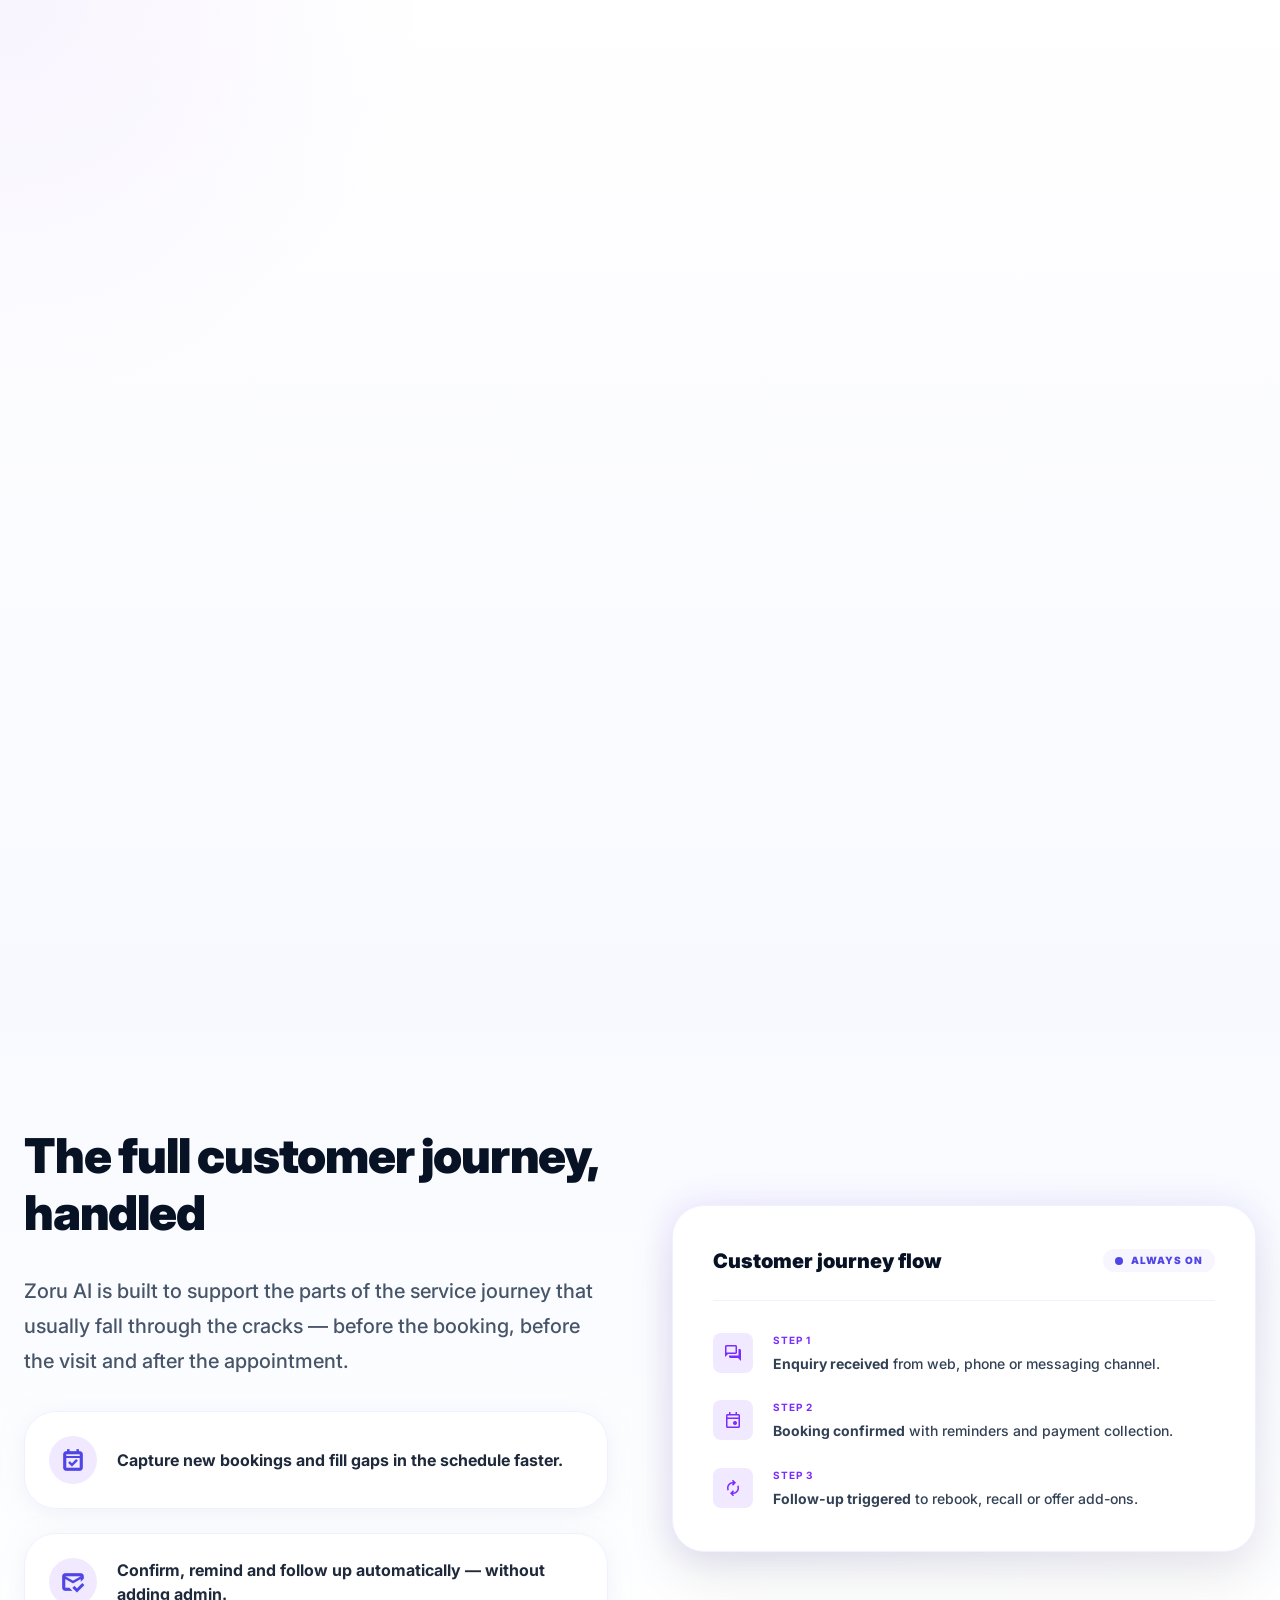
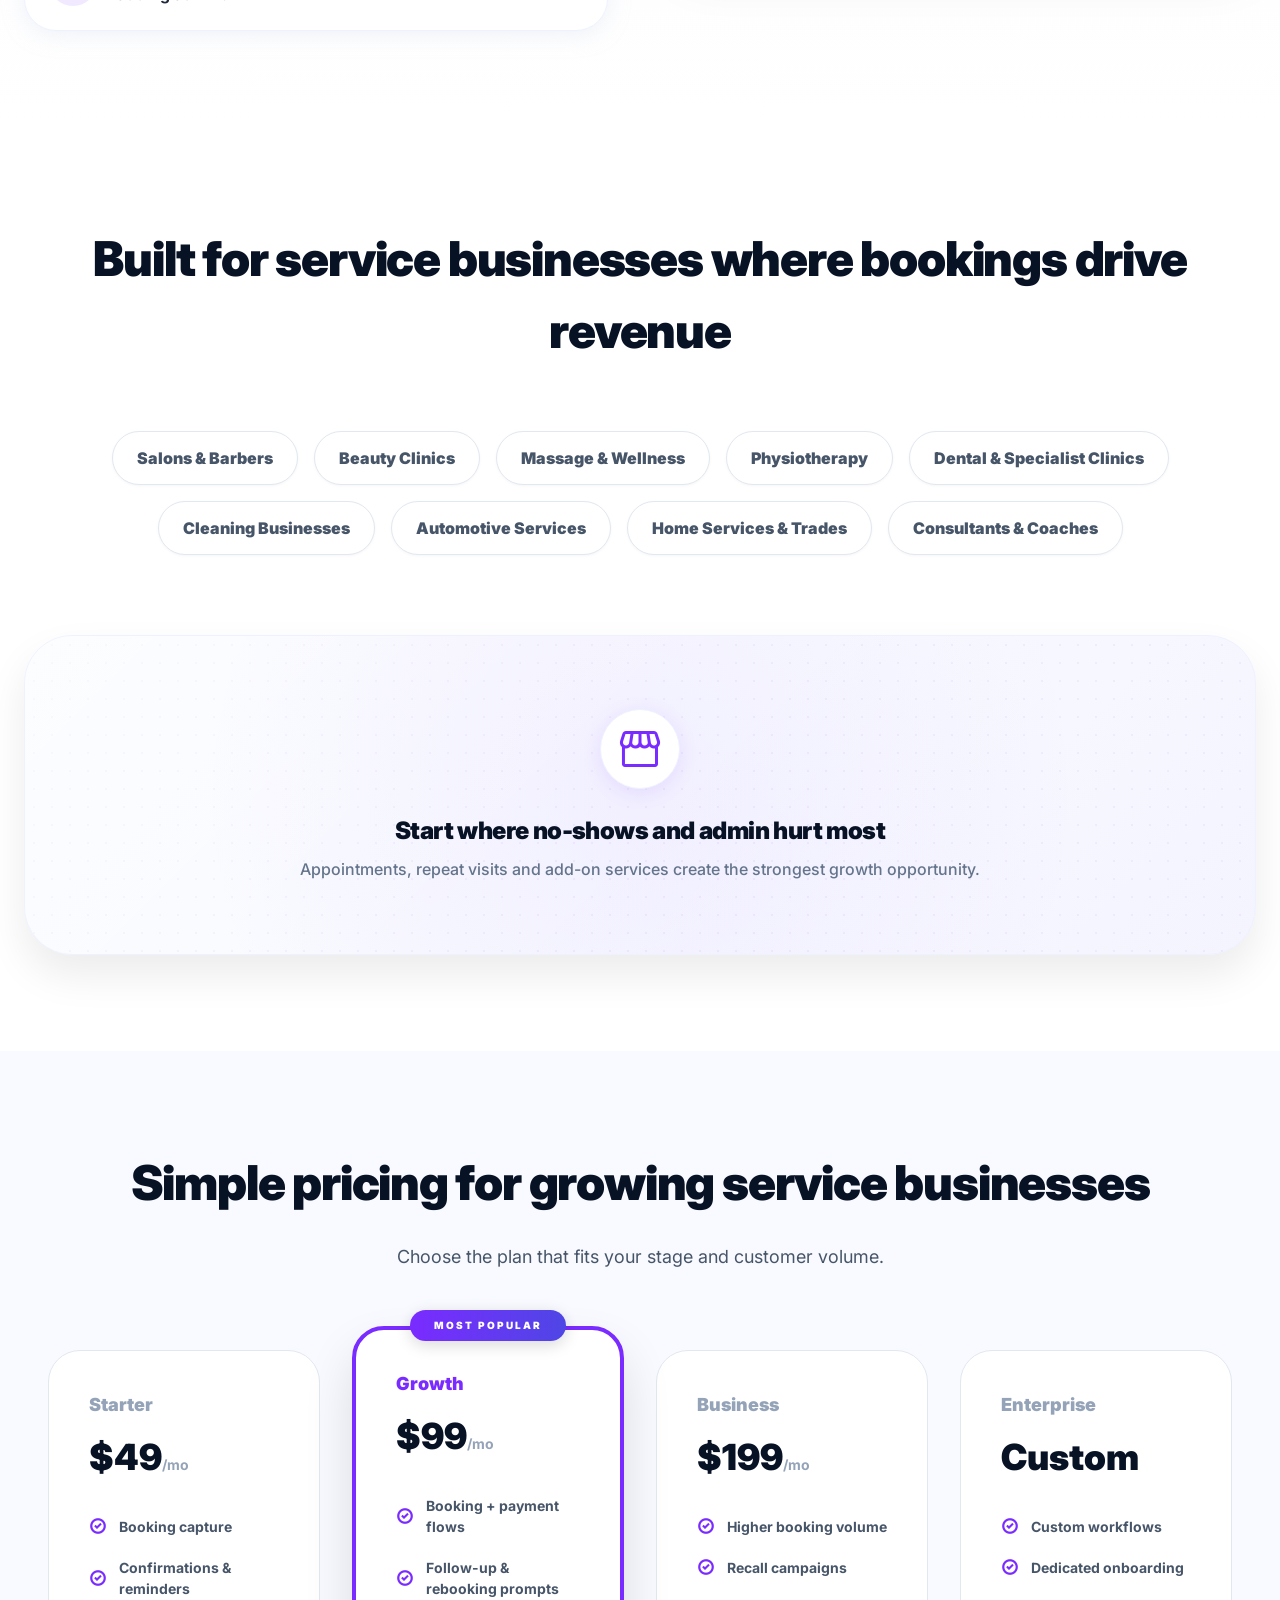
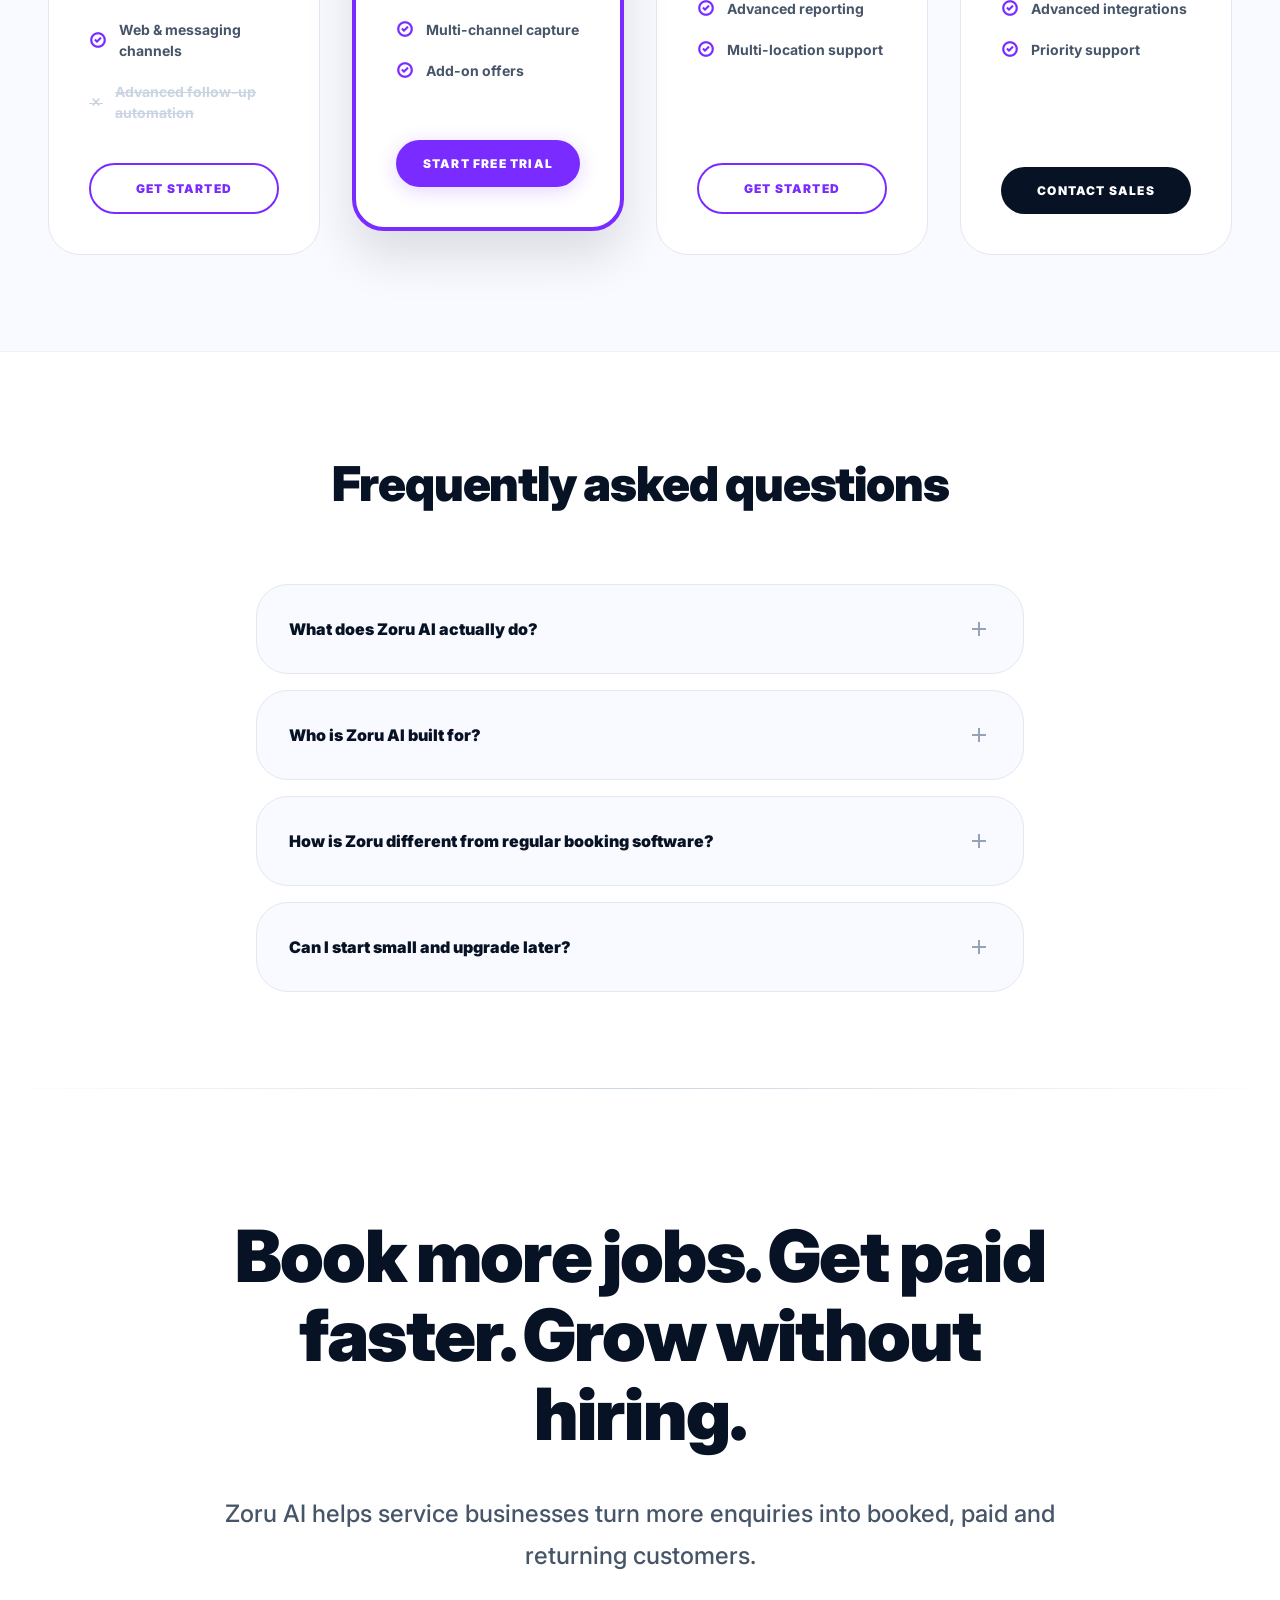
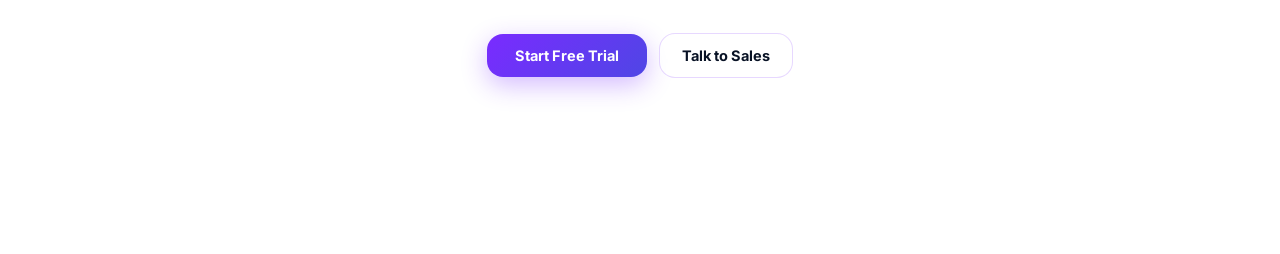
==== commit 11a5e0a6: "Add files via upload" ====
--- a/index.html
+++ b/index.html
@@ -4,7 +4,7 @@
   <meta charset="utf-8"/>
   <meta content="width=device-width, initial-scale=1.0" name="viewport"/>
   <title>Zoru AI — The AI booking and growth engine for service businesses</title>
-  <link rel="stylesheet" href="assets/css/styles.css"/>
+  <link rel="stylesheet" href="styles.css"/>
   <link href="https://fonts.googleapis.com/css2?family=Inter:wght@300;400;500;600;700;800;900&family=Space+Grotesk:wght@500;600;700&display=swap" rel="stylesheet"/>
   <link href="https://fonts.googleapis.com/css2?family=Material+Symbols+Outlined:wght,FILL@100..700,0..1&display=swap" rel="stylesheet"/>
   <link href="https://api.fontshare.com/v2/css?f[]=clash-display@400,500,600,700&display=swap" rel="stylesheet"/>
--- a/styles.css
+++ b/styles.css
@@ -0,0 +1,4187 @@
+@charset "UTF-8";
+@keyframes gradient {
+  0% {
+    background-position: 0% 50%;
+  }
+  50% {
+    background-position: 100% 50%;
+  }
+  100% {
+    background-position: 0% 50%;
+  }
+}
+@keyframes float {
+  0%, 100% {
+    transform: translateY(0);
+  }
+  50% {
+    transform: translateY(-8px);
+  }
+}
+@keyframes ticker {
+  0% {
+    transform: translateX(0);
+  }
+  100% {
+    transform: translateX(-50%);
+  }
+}
+@keyframes ping {
+  75%, 100% {
+    transform: scale(2);
+    opacity: 0;
+  }
+}
+@keyframes pulse {
+  0%, 100% {
+    opacity: 1;
+  }
+  50% {
+    opacity: 0.5;
+  }
+}
+*, *::before, *::after {
+  box-sizing: border-box;
+  margin: 0;
+  padding: 0;
+}
+
+body {
+  font-family: "Inter", sans-serif;
+  background-color: #FFFFFF;
+  background-image: radial-gradient(circle at top, rgba(122, 43, 255, 0.025), transparent 45%);
+  color: #081225;
+  -webkit-font-smoothing: antialiased;
+  line-height: 1.5;
+}
+body ::selection {
+  background-color: rgba(79, 70, 229, 0.2);
+}
+
+a {
+  text-decoration: none;
+  color: inherit;
+}
+
+ul {
+  list-style: none;
+}
+
+button {
+  cursor: pointer;
+  font-family: inherit;
+}
+
+img {
+  display: block;
+  max-width: 100%;
+}
+
+.container {
+  max-width: 80rem;
+  margin-left: auto;
+  margin-right: auto;
+  padding-left: 1.5rem;
+  padding-right: 1.5rem;
+}
+
+.container--narrow {
+  max-width: 48rem;
+  margin-left: auto;
+  margin-right: auto;
+}
+
+.section-header {
+  text-align: center;
+  margin-bottom: 5rem;
+}
+.section-header h2 {
+  font-size: clamp(2rem, 5vw, 3rem);
+  font-weight: 900;
+  letter-spacing: -0.025em;
+  color: #081225;
+  margin-bottom: 1.5rem;
+}
+.section-header p {
+  font-size: 1.125rem;
+  color: #475569;
+}
+
+.flag-img {
+  width: 28px;
+  height: 20px;
+  object-fit: cover;
+  border-radius: 4px;
+  display: block;
+  flex-shrink: 0;
+}
+
+.neon-border {
+  position: relative;
+}
+.neon-border::after {
+  content: "";
+  position: absolute;
+  inset: -1px;
+  background: linear-gradient(45deg, #7A2BFF, #4F46E5, #C4B5FD);
+  z-index: -1;
+  border-radius: inherit;
+  opacity: 0.15;
+}
+
+.nav {
+  position: sticky;
+  top: 0;
+  z-index: 50;
+  width: 100%;
+  border-bottom: 1px solid rgba(79, 70, 229, 0.1);
+  background-color: rgba(255, 255, 255, 0.8);
+  backdrop-filter: blur(24px);
+}
+.nav__inner {
+  max-width: 80rem;
+  margin: 0 auto;
+  padding: 0 1.5rem;
+  height: 5rem;
+  display: flex;
+  align-items: center;
+  justify-content: space-between;
+}
+.nav__brand {
+  display: flex;
+  align-items: center;
+  gap: 0.75rem;
+}
+.nav__logo-icon {
+  width: 2.5rem;
+  height: 2.5rem;
+  background: linear-gradient(135deg, #7A2BFF, #4F46E5);
+  border-radius: 0.5rem;
+  display: flex;
+  align-items: center;
+  justify-content: center;
+  color: #fff;
+  box-shadow: 0 0 18px rgba(124, 13, 242, 0.18);
+}
+.nav__logo-icon .material-symbols-outlined {
+  font-size: 1.5rem;
+}
+.nav__brand-name {
+  font-size: 1.25rem;
+  font-weight: 800;
+  letter-spacing: -0.025em;
+  color: #081225;
+}
+.nav__links {
+  display: none;
+  align-items: center;
+  gap: 2rem;
+}
+@media (min-width: 768px) {
+  .nav__links {
+    display: flex;
+  }
+}
+.nav__links a {
+  font-size: 0.875rem;
+  font-weight: 700;
+  color: #475569;
+  transition: color 0.2s;
+}
+.nav__links a:hover {
+  color: #7A2BFF;
+}
+.nav__actions {
+  display: flex;
+  align-items: center;
+  gap: 1rem;
+}
+.nav__login {
+  display: none;
+  font-size: 0.875rem;
+  font-weight: 700;
+  padding: 0.5rem 1rem;
+  background: none;
+  border: none;
+  color: #334155;
+  transition: color 0.2s;
+}
+.nav__login:hover {
+  color: #7A2BFF;
+}
+@media (min-width: 640px) {
+  .nav__login {
+    display: block;
+  }
+}
+.nav__cta {
+  background: #7A2BFF;
+  color: #fff;
+  font-size: 0.875rem;
+  font-weight: 700;
+  padding: 0.625rem 1.5rem;
+  border: none;
+  border-radius: 1.5rem;
+  transition: box-shadow 0.2s, transform 0.2s;
+}
+.nav__cta:hover {
+  box-shadow: 0 0 18px rgba(124, 13, 242, 0.18);
+  transform: translateY(-2px);
+}
+
+.hero {
+  position: relative;
+  overflow: hidden;
+  padding: 5rem 1.5rem 7rem;
+  background: #FFFFFF;
+}
+.hero__bg-glow {
+  position: absolute;
+  top: 0;
+  left: 50%;
+  transform: translateX(-50%);
+  width: 100%;
+  height: 800px;
+  background: radial-gradient(circle at top, rgba(122, 43, 255, 0.05), transparent 70%);
+  z-index: -1;
+  pointer-events: none;
+}
+.hero__grid {
+  max-width: 80rem;
+  margin: 0 auto;
+  display: grid;
+  gap: 4rem;
+  align-items: center;
+}
+@media (min-width: 1024px) {
+  .hero__grid {
+    grid-template-columns: 1fr 1fr;
+  }
+}
+.hero__content {
+  display: flex;
+  flex-direction: column;
+  gap: 2rem;
+}
+.hero__badge {
+  display: inline-flex;
+  align-items: center;
+  gap: 0.5rem;
+  padding: 0.375rem 1rem;
+  border-radius: 9999px;
+  background: rgba(122, 43, 255, 0.05);
+  color: #7A2BFF;
+  font-size: 0.75rem;
+  font-weight: 700;
+  text-transform: uppercase;
+  letter-spacing: 0.1em;
+  border: 1px solid rgba(122, 43, 255, 0.2);
+  width: fit-content;
+}
+.hero__ping {
+  position: relative;
+  display: flex;
+  width: 0.5rem;
+  height: 0.5rem;
+}
+.hero__ping-outer {
+  position: absolute;
+  display: inline-flex;
+  width: 100%;
+  height: 100%;
+  border-radius: 9999px;
+  background: #7A2BFF;
+  opacity: 0.75;
+  animation: ping 1s cubic-bezier(0, 0, 0.2, 1) infinite;
+}
+.hero__ping-inner {
+  position: relative;
+  display: inline-flex;
+  width: 0.5rem;
+  height: 0.5rem;
+  border-radius: 9999px;
+  background: #7A2BFF;
+}
+.hero__title {
+  font-size: clamp(3rem, 8vw, 4.5rem);
+  font-weight: 900;
+  line-height: 1.05;
+  letter-spacing: -0.025em;
+  color: #081225;
+}
+.hero__title--sora {
+  font-family: "Sora", sans-serif;
+}
+.hero__title--space {
+  font-family: "Space Grotesk", sans-serif;
+  font-weight: 900;
+  letter-spacing: -0.04em;
+}
+.hero__title--clash {
+  font-family: "Clash Display", sans-serif;
+  font-weight: 600;
+  letter-spacing: -0.05em;
+}
+.hero__title--cabinet {
+  font-family: "Cabinet Grotesk", sans-serif;
+  font-weight: 900;
+  letter-spacing: -0.08em;
+}
+.hero__title--satoshi {
+  font-family: "Satoshi", sans-serif;
+  font-weight: 900;
+  letter-spacing: -0.04em;
+}
+.hero__title-gradient {
+  background: linear-gradient(to right, #7A2BFF, #4F46E5, #C4B5FD);
+  background-size: 200% auto;
+  -webkit-background-clip: text;
+  -webkit-text-fill-color: transparent;
+  background-clip: text;
+  animation: gradient 4s ease infinite;
+}
+.hero__description {
+  font-size: 1.25rem;
+  color: #475569;
+  max-width: 36rem;
+  line-height: 1.75;
+}
+.hero__buttons {
+  display: flex;
+  flex-direction: row;
+  align-items: center;
+  gap: 1rem;
+  padding-top: 1rem;
+}
+.hero__btn-primary {
+  padding: 0.75rem 2rem;
+  background: #7A2BFF;
+  color: #fff;
+  border: none;
+  border-radius: 1.5rem;
+  font-weight: 700;
+  font-size: 1rem;
+  box-shadow: 0 10px 30px rgba(122, 43, 255, 0.2);
+  transition: transform 0.2s;
+}
+.hero__btn-primary:hover {
+  transform: scale(1.05);
+}
+.hero__btn-secondary {
+  padding: 0.75rem 2rem;
+  background: #fff;
+  border: 1px solid #E2E8F0;
+  border-radius: 1.5rem;
+  font-weight: 700;
+  font-size: 1rem;
+  color: #081225;
+  display: flex;
+  align-items: center;
+  gap: 0.5rem;
+  transition: background 0.2s;
+}
+.hero__btn-secondary:hover {
+  background: #F8FAFF;
+}
+.hero__btn-secondary .material-symbols-outlined {
+  color: #7A2BFF;
+}
+.hero__mockup-wrap {
+  position: relative;
+}
+.hero__mockup-wrap-glow {
+  position: absolute;
+  inset: -4px;
+  background: linear-gradient(to right, #7A2BFF, #4F46E5, #C4B5FD);
+  border-radius: 2.5rem;
+  filter: blur(8px);
+  opacity: 0.1;
+  transition: opacity 1s;
+}
+.hero__mockup-wrap:hover .hero__mockup-wrap-glow {
+  opacity: 0.3;
+}
+.hero__chat-card {
+  position: relative;
+  background: #fff;
+  border-radius: 2rem;
+  box-shadow: 0 28px 70px rgba(8, 18, 37, 0.14);
+  border: 1px solid #EEF2FF;
+  padding: 1rem;
+  max-width: 28rem;
+  margin: 0 auto;
+  width: 100%;
+  animation: float 4s ease-in-out infinite;
+}
+.hero__chat-header {
+  background: linear-gradient(to right, #7A2BFF, #4F46E5);
+  padding: 1.25rem;
+  border-radius: 2rem 2rem 0 0;
+  display: flex;
+  align-items: center;
+  gap: 1rem;
+  color: #fff;
+}
+.hero__chat-avatar {
+  width: 2.75rem;
+  height: 2.75rem;
+  background: rgba(255, 255, 255, 0.2);
+  border-radius: 9999px;
+  display: flex;
+  align-items: center;
+  justify-content: center;
+  backdrop-filter: blur(8px);
+  border: 1px solid rgba(255, 255, 255, 0.3);
+}
+.hero__chat-status {
+  display: flex;
+  align-items: center;
+  gap: 0.375rem;
+}
+.hero__chat-dot {
+  width: 0.375rem;
+  height: 0.375rem;
+  background: #34d399;
+  border-radius: 9999px;
+  animation: pulse 2s infinite;
+}
+.hero__chat-status-text {
+  font-size: 0.75rem;
+  font-weight: 500;
+  opacity: 0.9;
+  letter-spacing: 0.05em;
+}
+.hero__chat-body {
+  padding: 1.5rem;
+  display: flex;
+  flex-direction: column;
+  gap: 1rem;
+}
+.hero__bubble {
+  padding: 1rem;
+  border-radius: 2rem;
+  font-size: 0.875rem;
+  font-weight: 500;
+  line-height: 1.75;
+  max-width: 85%;
+}
+.hero__bubble--bot {
+  background: #EEF2FF;
+  border-radius: 0 2rem 2rem 2rem;
+  align-self: flex-start;
+  color: #334155;
+}
+.hero__bubble--user {
+  background: #7A2BFF;
+  border-radius: 2rem 2rem 0 2rem;
+  align-self: flex-end;
+  color: #fff;
+  box-shadow: 0 4px 20px rgba(122, 43, 255, 0.1);
+}
+.hero__bubble--upsell {
+  background: linear-gradient(to right, rgba(122, 43, 255, 0.05), rgba(196, 181, 253, 0.05));
+  border: 1px solid rgba(122, 43, 255, 0.1);
+  border-radius: 0 2rem 2rem 2rem;
+  align-self: flex-start;
+  max-width: 90%;
+  color: #475569;
+  display: flex;
+  align-items: flex-start;
+  gap: 0.5rem;
+}
+.hero__bubble--upsell .material-symbols-outlined {
+  color: #7A2BFF;
+  font-size: 0.875rem;
+  margin-top: 2px;
+}
+.hero__bubble--upsell b {
+  color: #7A2BFF;
+}
+.hero__chat-input-row {
+  margin-top: 1rem;
+  border-top: 1px solid #EEF2FF;
+  padding-top: 1.25rem;
+  display: flex;
+  gap: 0.75rem;
+}
+.hero__chat-input {
+  height: 3rem;
+  flex: 1;
+  background: #F8FAFF;
+  border-radius: 1.5rem;
+  padding: 0 1rem;
+  display: flex;
+  align-items: center;
+  color: #94A3B8;
+  font-size: 0.875rem;
+  font-style: italic;
+  border: 1px solid #EEF2FF;
+}
+.hero__chat-send {
+  width: 3rem;
+  height: 3rem;
+  background: #4F46E5;
+  border-radius: 1.5rem;
+  display: flex;
+  align-items: center;
+  justify-content: center;
+  color: #fff;
+  box-shadow: 0 4px 20px rgba(122, 43, 255, 0.2);
+}
+
+.problem {
+  padding: 6rem 0;
+  background: #EEF2FF;
+}
+.problem__grid {
+  display: grid;
+  gap: 2rem;
+}
+@media (min-width: 768px) {
+  .problem__grid {
+    grid-template-columns: repeat(3, 1fr);
+  }
+}
+.problem__card {
+  padding: 2.5rem;
+  border-radius: 1.5rem;
+  background: #fff;
+  border: 1px solid #E2E8F0;
+  display: flex;
+  flex-direction: column;
+  gap: 1.5rem;
+  transition: border-color 0.2s, transform 0.2s, box-shadow 0.2s;
+}
+.problem__card:hover {
+  transform: translateY(-8px);
+  box-shadow: 0 20px 40px rgba(0, 0, 0, 0.08);
+}
+.problem__card--purple:hover {
+  border-color: #7A2BFF;
+}
+.problem__card--pink:hover {
+  border-color: #4F46E5;
+}
+.problem__card--teal:hover {
+  border-color: rgba(79, 70, 229, 0.45);
+}
+.problem__icon {
+  width: 3.5rem;
+  height: 3.5rem;
+  border-radius: 1.5rem;
+  display: flex;
+  align-items: center;
+  justify-content: center;
+  transition: background 0.2s, color 0.2s;
+}
+.problem__icon .material-symbols-outlined {
+  font-size: 1.875rem;
+  font-weight: 700;
+}
+.problem__icon--purple {
+  background: rgba(122, 43, 255, 0.1);
+  color: #7A2BFF;
+}
+.problem__card--purple:hover .problem__icon--purple {
+  background: #7A2BFF;
+  color: #fff;
+}
+.problem__icon--pink {
+  background: rgba(196, 181, 253, 0.14);
+  color: #4F46E5;
+}
+.problem__card--pink:hover .problem__icon--pink {
+  background: #4F46E5;
+  color: #fff;
+}
+.problem__icon--teal {
+  background: rgba(125, 211, 252, 0.14);
+  color: #4F46E5;
+}
+.problem__card--teal:hover .problem__icon--teal {
+  background: #4F46E5;
+  color: #fff;
+}
+.problem__title {
+  font-size: 1.5rem;
+  font-weight: 700;
+  color: #081225;
+}
+.problem__stat {
+  font-size: 3.75rem;
+  font-weight: 900;
+  letter-spacing: -0.05em;
+}
+.problem__stat--purple {
+  color: #7A2BFF;
+}
+.problem__stat--pink {
+  color: #4F46E5;
+}
+.problem__stat--teal {
+  color: #4F46E5;
+}
+.problem__desc {
+  color: #64748B;
+  font-weight: 500;
+  line-height: 1.75;
+}
+
+.why {
+  padding: 6rem 1.5rem;
+  position: relative;
+  overflow: hidden;
+  background: #FFFFFF;
+}
+.why::before {
+  content: "";
+  position: absolute;
+  inset: 0;
+  background: rgba(122, 43, 255, 0.02);
+  z-index: -1;
+}
+.why__grid {
+  display: grid;
+  gap: 2rem;
+}
+@media (min-width: 768px) {
+  .why__grid {
+    grid-template-columns: repeat(2, 1fr);
+  }
+}
+@media (min-width: 1024px) {
+  .why__grid {
+    grid-template-columns: repeat(4, 1fr);
+  }
+}
+.why__card {
+  background: #EEF2FF;
+  border: 1px solid #EEF2FF;
+  padding: 2.5rem;
+  border-radius: 2rem;
+  transition: background 0.2s, border-color 0.2s, box-shadow 0.2s;
+}
+.why__card:hover {
+  background: #fff;
+  box-shadow: 0 20px 40px rgba(0, 0, 0, 0.06);
+}
+.why__card--purple:hover {
+  border-color: rgba(122, 43, 255, 0.3);
+}
+.why__card--teal:hover {
+  border-color: rgba(79, 70, 229, 0.22);
+}
+.why__card--pink:hover {
+  border-color: rgba(79, 70, 229, 0.22);
+}
+.why__icon {
+  width: 3.5rem;
+  height: 3.5rem;
+  border-radius: 1.5rem;
+  display: flex;
+  align-items: center;
+  justify-content: center;
+  color: #fff;
+  margin-bottom: 2rem;
+  transition: transform 0.2s;
+}
+.why__card:hover .why__icon {
+  transform: scale(1.1);
+}
+.why__icon .material-symbols-outlined {
+  font-size: 1.5rem;
+}
+.why__icon--purple {
+  background: linear-gradient(135deg, #7A2BFF, #4F46E5);
+  box-shadow: 0 4px 20px rgba(122, 43, 255, 0.2);
+}
+.why__icon--teal {
+  background: linear-gradient(135deg, #4F46E5, #7DD3FC);
+  box-shadow: 0 4px 20px rgba(79, 70, 229, 0.16);
+}
+.why__icon--indigo {
+  background: linear-gradient(135deg, #6366f1, #7A2BFF);
+  box-shadow: 0 4px 20px rgba(122, 43, 255, 0.2);
+}
+.why__icon--pink {
+  background: linear-gradient(135deg, #7A2BFF, #C4B5FD);
+  box-shadow: 0 4px 20px rgba(122, 43, 255, 0.16);
+}
+.why__card-title {
+  font-size: 1.25rem;
+  font-weight: 700;
+  color: #081225;
+  margin-bottom: 0.75rem;
+}
+.why__card-desc {
+  font-size: 0.875rem;
+  color: #475569;
+  line-height: 1.75;
+  font-weight: 500;
+}
+
+.how {
+  padding: 6rem 1.5rem;
+  background: #FFFFFF;
+  border-top: 1px solid #EEF2FF;
+  border-bottom: 1px solid #EEF2FF;
+  overflow: hidden;
+}
+.how__connector {
+  display: none;
+  position: absolute;
+  top: 2.5rem;
+  left: 0;
+  width: 100%;
+  height: 1px;
+  background: linear-gradient(to right, transparent, #CBD5E1, transparent);
+}
+@media (min-width: 1024px) {
+  .how__connector {
+    display: block;
+  }
+}
+.how__steps {
+  position: relative;
+}
+.how__grid {
+  display: grid;
+  gap: 3rem;
+  position: relative;
+}
+@media (min-width: 1024px) {
+  .how__grid {
+    grid-template-columns: repeat(4, 1fr);
+  }
+}
+.how__step {
+  display: flex;
+  flex-direction: column;
+  align-items: center;
+  text-align: center;
+  gap: 1.5rem;
+}
+.how__num {
+  width: 5rem;
+  height: 5rem;
+  border-radius: 9999px;
+  background: #fff;
+  display: flex;
+  align-items: center;
+  justify-content: center;
+  font-size: 1.5rem;
+  font-weight: 900;
+  border: 4px solid #E2E8F0;
+  color: #94A3B8;
+  box-shadow: 0 1px 3px rgba(0, 0, 0, 0.06);
+  position: relative;
+  z-index: 10;
+  transition: border-color 0.5s, color 0.5s;
+}
+.how__num--purple:hover {
+  border-color: #7A2BFF;
+  color: #7A2BFF;
+}
+.how__num--pink:hover {
+  border-color: #4F46E5;
+  color: #4F46E5;
+}
+.how__num--teal:hover {
+  border-color: rgba(79, 70, 229, 0.45);
+  color: #7DD3FC;
+}
+.how__num--vibrant:hover {
+  border-color: #4F46E5;
+  color: #4F46E5;
+}
+.how__step-title {
+  font-size: 1.25rem;
+  font-weight: 700;
+  color: #081225;
+}
+.how__step-desc {
+  font-size: 0.875rem;
+  color: #64748B;
+  padding: 0 1rem;
+  line-height: 1.75;
+  font-weight: 500;
+}
+
+.agents {
+  padding: 6rem 1.5rem;
+  background: #F8FAFF;
+}
+.agents__header {
+  display: flex;
+  flex-direction: column;
+  justify-content: space-between;
+  align-items: flex-end;
+  margin-bottom: 4rem;
+  gap: 1.5rem;
+}
+@media (min-width: 768px) {
+  .agents__header {
+    flex-direction: row;
+  }
+}
+.agents__grid {
+  display: grid;
+  gap: 2rem;
+}
+@media (min-width: 768px) {
+  .agents__grid {
+    grid-template-columns: repeat(3, 1fr);
+  }
+}
+.agents__card {
+  position: relative;
+  background: #fff;
+  border: 1px solid #E2E8F0;
+  padding: 2.5rem;
+  border-radius: 2.5rem;
+  overflow: hidden;
+  transition: border-color 0.2s, box-shadow 0.2s;
+}
+.agents__card--purple:hover {
+  border-color: rgba(122, 43, 255, 0.5);
+  box-shadow: 0 25px 50px rgba(0, 0, 0, 0.1);
+}
+.agents__card--pink:hover {
+  border-color: rgba(196, 181, 253, 0.5);
+  box-shadow: 0 25px 50px rgba(0, 0, 0, 0.1);
+}
+.agents__card--teal:hover {
+  border-color: rgba(125, 211, 252, 0.5);
+  box-shadow: 0 25px 50px rgba(0, 0, 0, 0.1);
+}
+.agents__card-glow {
+  position: absolute;
+  right: -2.5rem;
+  top: -2.5rem;
+  width: 10rem;
+  height: 10rem;
+  border-radius: 9999px;
+  filter: blur(48px);
+}
+.agents__card-glow--purple {
+  background: rgba(122, 43, 255, 0.05);
+}
+.agents__card-glow--pink {
+  background: rgba(196, 181, 253, 0.05);
+}
+.agents__card-glow--teal {
+  background: rgba(125, 211, 252, 0.05);
+}
+.agents__icon {
+  width: 5rem;
+  height: 5rem;
+  border-radius: 1.5rem;
+  display: flex;
+  align-items: center;
+  justify-content: center;
+  margin-bottom: 2rem;
+  position: relative;
+  transition: transform 0.3s;
+}
+.agents__icon .material-symbols-outlined {
+  font-size: 2.5rem;
+  color: #fff;
+}
+.agents__card:hover .agents__icon {
+  transform: rotate(0deg) !important;
+}
+.agents__icon--purple {
+  background: linear-gradient(135deg, #7A2BFF, #4338ca);
+  transform: rotate(3deg);
+}
+.agents__icon--pink {
+  background: linear-gradient(135deg, #C4B5FD, #7A2BFF);
+  transform: rotate(-3deg);
+}
+.agents__icon--teal {
+  background: linear-gradient(135deg, #7DD3FC, #4F46E5);
+  transform: rotate(6deg);
+}
+.agents__card-title {
+  font-size: 1.5rem;
+  font-weight: 900;
+  color: #081225;
+  margin-bottom: 1rem;
+}
+.agents__card-desc {
+  color: #475569;
+  margin-bottom: 2rem;
+  font-weight: 500;
+  line-height: 1.75;
+}
+.agents__features {
+  display: flex;
+  flex-direction: column;
+  gap: 1rem;
+  margin-bottom: 2rem;
+}
+.agents__feature {
+  display: flex;
+  align-items: center;
+  gap: 0.75rem;
+  font-size: 0.875rem;
+  font-weight: 700;
+  color: #334155;
+}
+.agents__feature .material-symbols-outlined {
+  font-size: 1.25rem;
+  font-weight: 900;
+}
+.agents__feature--purple .material-symbols-outlined {
+  color: #7A2BFF;
+}
+.agents__feature--pink .material-symbols-outlined {
+  color: #4F46E5;
+}
+.agents__feature--teal .material-symbols-outlined {
+  color: #7DD3FC;
+}
+
+.intel {
+  padding: 6rem 1.5rem;
+  background: linear-gradient(to bottom, #F8FAFF, #FFFFFF);
+}
+.intel__inner {
+  max-width: 80rem;
+  margin: 0 auto;
+  display: flex;
+  flex-direction: column;
+  gap: 4rem;
+  align-items: center;
+}
+@media (min-width: 1024px) {
+  .intel__inner {
+    flex-direction: row;
+  }
+}
+.intel__text {
+  display: flex;
+  flex-direction: column;
+  gap: 2rem;
+}
+@media (min-width: 1024px) {
+  .intel__text {
+    width: 50%;
+  }
+}
+.intel__title {
+  font-size: clamp(2rem, 5vw, 3rem);
+  font-weight: 900;
+  letter-spacing: -0.025em;
+  line-height: 1.2;
+  color: #081225;
+}
+.intel__desc {
+  font-size: 1.25rem;
+  color: #475569;
+  line-height: 1.75;
+  font-weight: 500;
+}
+.intel__insights {
+  display: flex;
+  flex-direction: column;
+  gap: 1.5rem;
+}
+.intel__insight {
+  background: #fff;
+  padding: 1.5rem;
+  border-radius: 2rem;
+  border: 1px solid #EEF2FF;
+  display: flex;
+  align-items: center;
+  gap: 1.25rem;
+  box-shadow: 0 4px 20px rgba(226, 232, 240, 0.5);
+  transform: translateX(0);
+  transition: transform 0.2s;
+}
+.intel__insight:hover {
+  transform: translateX(-8px);
+}
+.intel__insight p {
+  font-size: 0.875rem;
+  font-weight: 700;
+  color: #1E293B;
+}
+@media (min-width: 768px) {
+  .intel__insight p {
+    font-size: 1rem;
+  }
+}
+.intel__insight-icon {
+  width: 3rem;
+  height: 3rem;
+  border-radius: 9999px;
+  display: flex;
+  align-items: center;
+  justify-content: center;
+  flex-shrink: 0;
+}
+.intel__insight-icon .material-symbols-outlined {
+  font-weight: 900;
+}
+.intel__insight-icon--teal {
+  background: rgba(125, 211, 252, 0.14);
+  color: #4F46E5;
+}
+.intel__insight-icon--purple {
+  background: rgba(122, 43, 255, 0.1);
+  color: #4F46E5;
+}
+.intel__card-wrap {
+  position: relative;
+}
+@media (min-width: 1024px) {
+  .intel__card-wrap {
+    width: 50%;
+  }
+}
+.intel__card-wrap-glow {
+  position: absolute;
+  inset: -4px;
+  background: linear-gradient(135deg, #7A2BFF, #4F46E5, #C4B5FD);
+  border-radius: 2rem;
+  filter: blur(16px);
+  opacity: 0.1;
+}
+.intel__card {
+  position: relative;
+  background: #fff;
+  border-radius: 2rem;
+  padding: 2.5rem;
+  border: 1px solid #EEF2FF;
+  box-shadow: 0 25px 50px rgba(0, 0, 0, 0.08);
+  width: 100%;
+}
+.intel__card-header {
+  display: flex;
+  align-items: center;
+  justify-content: space-between;
+  border-bottom: 1px solid #EEF2FF;
+  padding-bottom: 1.5rem;
+  margin-bottom: 2rem;
+}
+.intel__card-header h4 {
+  font-size: 1.25rem;
+  font-weight: 900;
+  color: #081225;
+}
+.intel__streaming-badge {
+  display: flex;
+  align-items: center;
+  gap: 0.5rem;
+  padding: 0.25rem 0.75rem;
+  background: rgba(196, 181, 253, 0.14);
+  border-radius: 9999px;
+}
+.intel__streaming-dot {
+  width: 0.5rem;
+  height: 0.5rem;
+  background: #4F46E5;
+  border-radius: 9999px;
+  animation: pulse 2s infinite;
+}
+.intel__streaming-text {
+  font-size: 0.625rem;
+  color: #4F46E5;
+  font-weight: 900;
+  text-transform: uppercase;
+  letter-spacing: 0.1em;
+}
+.intel__activities {
+  display: flex;
+  flex-direction: column;
+  gap: 1.5rem;
+}
+.intel__activity {
+  display: flex;
+  gap: 1.25rem;
+  align-items: flex-start;
+}
+.intel__activity-icon {
+  width: 2.5rem;
+  height: 2.5rem;
+  border-radius: 0.5rem;
+  flex-shrink: 0;
+  display: flex;
+  align-items: center;
+  justify-content: center;
+}
+.intel__activity-icon--gray {
+  background: #EEF2FF;
+}
+.intel__activity-icon--gray .material-symbols-outlined {
+  color: #94A3B8;
+  font-size: 0.875rem;
+}
+.intel__activity-icon--purple {
+  background: rgba(122, 43, 255, 0.1);
+  color: #7A2BFF;
+}
+.intel__activity-icon--purple .material-symbols-outlined {
+  font-size: 1.25rem;
+}
+.intel__activity-time {
+  font-size: 0.625rem;
+  font-weight: 700;
+  text-transform: uppercase;
+  letter-spacing: 0.1em;
+  margin-bottom: 0.25rem;
+}
+.intel__activity-time--gray {
+  color: #94A3B8;
+}
+.intel__activity-time--purple {
+  color: #7A2BFF;
+}
+.intel__activity-text {
+  font-size: 0.875rem;
+  font-weight: 500;
+  line-height: 1.75;
+  color: #334155;
+}
+.intel__activity-text b {
+  font-weight: 700;
+}
+
+.global {
+  padding: 6rem 1.5rem;
+  overflow: hidden;
+  background: #FFFFFF;
+}
+.global__inner {
+  max-width: 80rem;
+  margin: 0 auto;
+  text-align: center;
+}
+.global__title {
+  font-size: clamp(2rem, 5vw, 3rem);
+  font-weight: 900;
+  letter-spacing: -0.025em;
+  color: #081225;
+  margin-bottom: 4rem;
+}
+.global__chips {
+  display: flex;
+  flex-wrap: wrap;
+  justify-content: center;
+  gap: 1rem;
+}
+.global__chip {
+  padding: 0.875rem 1.5rem;
+  background: #fff;
+  border: 1px solid #E2E8F0;
+  border-radius: 2rem;
+  box-shadow: 0 1px 3px rgba(0, 0, 0, 0.04);
+  display: flex;
+  align-items: center;
+  gap: 0.75rem;
+  cursor: default;
+  transition: border-color 0.2s;
+}
+.global__chip span {
+  font-weight: 900;
+  color: #475569;
+  transition: color 0.2s;
+}
+.global__chip:hover span {
+  color: #081225;
+}
+.global__chip--purple:hover {
+  border-color: #7A2BFF;
+}
+.global__chip--pink:hover {
+  border-color: #4F46E5;
+}
+.global__chip--teal:hover {
+  border-color: rgba(79, 70, 229, 0.45);
+}
+.global__chip--orange:hover {
+  border-color: #4F46E5;
+}
+.global__chip--violet:hover {
+  border-color: #A78BFA;
+}
+.global__chip--more {
+  background: rgba(122, 43, 255, 0.05);
+  border-color: rgba(122, 43, 255, 0.2);
+}
+.global__chip--more span {
+  color: #7A2BFF;
+}
+.global__chip--more:hover {
+  border-color: rgba(122, 43, 255, 0.2);
+}
+.global__globe-wrap {
+  margin-top: 5rem;
+  position: relative;
+}
+.global__globe-card {
+  width: 100%;
+  height: 20rem;
+  background: #F8FAFF;
+  border-radius: 3rem;
+  display: flex;
+  align-items: center;
+  justify-content: center;
+  overflow: hidden;
+  border: 1px solid #EEF2FF;
+  box-shadow: 0 20px 40px rgba(0, 0, 0, 0.08);
+  position: relative;
+}
+.global__globe-gradient {
+  position: absolute;
+  inset: 0;
+  background: radial-gradient(circle at center, rgba(122, 43, 255, 0.05), transparent 70%);
+  z-index: 1;
+  pointer-events: none;
+}
+.global__globe-map {
+  position: absolute;
+  inset: 0;
+  width: 100%;
+  height: 100%;
+  top: -5%;
+  left: -5%;
+  object-fit: cover;
+  object-position: center;
+  opacity: 0.08;
+  mix-blend-mode: multiply;
+  pointer-events: none;
+}
+.global__globe-dots {
+  position: absolute;
+  inset: 0;
+  pointer-events: none;
+  background-image: radial-gradient(circle, rgba(122, 43, 255, 0.06) 1px, transparent 1px);
+  background-size: 18px 18px;
+}
+.global__globe-shimmer {
+  position: absolute;
+  inset: 0;
+  pointer-events: none;
+  background: linear-gradient(135deg, rgba(255, 255, 255, 0.6) 0%, transparent 50%, rgba(122, 43, 255, 0.03) 100%);
+}
+.global__globe-content {
+  position: relative;
+  z-index: 20;
+  display: flex;
+  flex-direction: column;
+  align-items: center;
+}
+.global__globe-icon-wrap {
+  width: 5rem;
+  height: 5rem;
+  border-radius: 9999px;
+  background: #fff;
+  display: flex;
+  align-items: center;
+  justify-content: center;
+  margin-bottom: 1.5rem;
+  border: 1px solid #EEF2FF;
+  box-shadow: 0 4px 20px rgba(122, 43, 255, 0.1);
+}
+.global__globe-icon-wrap .material-symbols-outlined {
+  font-size: 3rem;
+  color: #7A2BFF;
+  animation: pulse 2s infinite;
+}
+.global__globe-heading {
+  font-size: 1.5rem;
+  font-weight: 900;
+  color: #081225;
+  letter-spacing: -0.025em;
+}
+.global__globe-sub {
+  color: #64748B;
+  margin-top: 0.5rem;
+  font-weight: 500;
+}
+.global__payment-badge {
+  margin-top: 1.5rem;
+  display: flex;
+  align-items: center;
+  gap: 0.5rem;
+  padding: 0.5rem 1.25rem;
+  background: #fff;
+  border-radius: 9999px;
+  border: 1px solid #E2E8F0;
+  box-shadow: 0 1px 3px rgba(0, 0, 0, 0.04);
+}
+.global__payment-badge .material-symbols-outlined {
+  color: #4F46E5;
+  font-size: 0.875rem;
+}
+.global__payment-badge p {
+  font-size: 0.75rem;
+  font-weight: 900;
+  color: #475569;
+}
+
+.pricing {
+  padding: 6rem 1.5rem;
+  background: #F8FAFF;
+}
+.pricing__grid {
+  display: grid;
+  gap: 2rem;
+}
+@media (min-width: 768px) {
+  .pricing__grid {
+    grid-template-columns: repeat(2, 1fr);
+  }
+}
+@media (min-width: 1024px) {
+  .pricing__grid {
+    grid-template-columns: repeat(4, 1fr);
+  }
+}
+.pricing__card {
+  background: #fff;
+  padding: 2.5rem;
+  border-radius: 2rem;
+  border: 1px solid #E2E8F0;
+  display: flex;
+  flex-direction: column;
+  transition: border-color 0.2s, box-shadow 0.2s;
+}
+.pricing__card:hover {
+  border-color: rgba(122, 43, 255, 0.5);
+  box-shadow: 0 10px 30px rgba(0, 0, 0, 0.06);
+}
+.pricing__card--featured {
+  border: 4px solid #7A2BFF;
+  position: relative;
+  box-shadow: 0 25px 50px rgba(0, 0, 0, 0.12);
+}
+@media (min-width: 1024px) {
+  .pricing__card--featured {
+    transform: translateY(-1.5rem);
+  }
+}
+.pricing__badge {
+  position: absolute;
+  top: -1.25rem;
+  left: 50%;
+  transform: translateX(-50%);
+  background: linear-gradient(to right, #7A2BFF, #4F46E5);
+  color: #fff;
+  font-size: 0.625rem;
+  font-weight: 900;
+  text-transform: uppercase;
+  letter-spacing: 0.2em;
+  padding: 0.5rem 1.5rem;
+  border-radius: 9999px;
+  box-shadow: 0 4px 16px rgba(0, 0, 0, 0.15);
+  white-space: nowrap;
+}
+.pricing__tier {
+  font-size: 1.125rem;
+  font-weight: 900;
+  margin-bottom: 0.75rem;
+  color: #94A3B8;
+}
+.pricing__tier--featured {
+  color: #7A2BFF;
+}
+.pricing__price {
+  font-size: 2.25rem;
+  font-weight: 900;
+  color: #081225;
+  margin-bottom: 2rem;
+}
+.pricing__price span {
+  font-size: 0.875rem;
+  font-weight: 700;
+  color: #94A3B8;
+}
+.pricing__features {
+  display: flex;
+  flex-direction: column;
+  gap: 1.25rem;
+  margin-bottom: 2.5rem;
+  flex: 1;
+  font-size: 0.875rem;
+  font-weight: 700;
+  color: #475569;
+}
+.pricing__feature {
+  display: flex;
+  align-items: center;
+  gap: 0.75rem;
+}
+.pricing__feature .material-symbols-outlined {
+  color: #7A2BFF;
+  font-weight: 900;
+  font-size: 1.125rem;
+}
+.pricing__feature--disabled {
+  color: #CBD5E1;
+  text-decoration: line-through;
+}
+.pricing__feature--disabled .material-symbols-outlined {
+  font-size: 0.875rem;
+  color: currentColor;
+}
+.pricing__btn {
+  width: 100%;
+  padding: 1rem;
+  border-radius: 2rem;
+  font-weight: 900;
+  font-size: 0.75rem;
+  text-transform: uppercase;
+  letter-spacing: 0.1em;
+  transition: background 0.2s, color 0.2s, transform 0.2s;
+}
+.pricing__btn--outline {
+  border: 2px solid #7A2BFF;
+  color: #7A2BFF;
+  background: transparent;
+}
+.pricing__btn--outline:hover {
+  background: #7A2BFF;
+  color: #fff;
+}
+.pricing__btn--filled {
+  background: #7A2BFF;
+  color: #fff;
+  border: none;
+  box-shadow: 0 4px 20px rgba(122, 43, 255, 0.2);
+}
+.pricing__btn--filled:hover {
+  transform: scale(1.05);
+}
+.pricing__btn--dark {
+  background: #081225;
+  color: #fff;
+  border: none;
+}
+.pricing__btn--dark:hover {
+  background: #1E293B;
+}
+
+.faq {
+  padding: 6rem 1.5rem;
+  background: #FFFFFF;
+  border-top: 1px solid #EEF2FF;
+}
+.faq__title {
+  font-size: clamp(2rem, 5vw, 3rem);
+  font-weight: 900;
+  letter-spacing: -0.025em;
+  color: #081225;
+  margin-bottom: 1.5rem;
+}
+.faq__list {
+  display: flex;
+  flex-direction: column;
+  gap: 1rem;
+}
+.faq__item {
+  background: #F8FAFF;
+  border: 1px solid #E2E8F0;
+  border-radius: 2rem;
+  padding: 2rem;
+  cursor: pointer;
+  transition: border-color 0.2s, background 0.2s;
+}
+.faq__item[open] {
+  border-color: #7A2BFF;
+  background: #fff;
+}
+.faq__item[open] .faq__icon {
+  color: #7A2BFF;
+  transform: rotate(45deg);
+}
+.faq summary {
+  display: flex;
+  align-items: center;
+  justify-content: space-between;
+  font-weight: 900;
+  color: #081225;
+  font-size: 1rem;
+  list-style: none;
+}
+.faq summary::-webkit-details-marker {
+  display: none;
+}
+.faq__icon {
+  color: #94A3B8;
+  flex-shrink: 0;
+  transition: color 0.2s, transform 0.3s;
+}
+.faq__answer {
+  margin-top: 1.25rem;
+  color: #475569;
+  font-weight: 500;
+  line-height: 1.75;
+  font-size: 0.875rem;
+}
+
+.cta {
+  padding: 8rem 1.5rem;
+  background: #FFFFFF;
+  color: #081225;
+  position: relative;
+  overflow: hidden;
+  text-align: center;
+}
+.cta__bg {
+  position: absolute;
+  inset: 0;
+  background: linear-gradient(135deg, rgba(122, 43, 255, 0.07), transparent, rgba(79, 70, 229, 0.05));
+  z-index: -1;
+}
+.cta__line {
+  position: absolute;
+  top: 0;
+  left: 0;
+  width: 100%;
+  height: 1px;
+  background: linear-gradient(to right, transparent, #CBD5E1, transparent);
+}
+.cta__inner {
+  max-width: 56rem;
+  margin: 0 auto;
+  display: flex;
+  flex-direction: column;
+  gap: 2.5rem;
+  align-items: center;
+}
+.cta__title {
+  font-size: clamp(3rem, 8vw, 4.5rem);
+  font-weight: 900;
+  letter-spacing: -0.025em;
+  line-height: 1.1;
+  color: #081225;
+}
+.cta__desc {
+  font-size: 1.5rem;
+  color: #475569;
+  font-weight: 500;
+  line-height: 1.75;
+}
+.cta__buttons {
+  display: flex;
+  flex-direction: column;
+  gap: 1.5rem;
+  padding-top: 1.5rem;
+}
+@media (min-width: 640px) {
+  .cta__buttons {
+    flex-direction: row;
+    justify-content: center;
+  }
+}
+.cta__btn-primary {
+  height: 4rem;
+  padding: 0 3rem;
+  background: #7A2BFF;
+  color: #fff;
+  border: none;
+  border-radius: 2rem;
+  font-weight: 900;
+  font-size: 1.25rem;
+  display: flex;
+  align-items: center;
+  justify-content: center;
+  box-shadow: 0 20px 40px rgba(122, 43, 255, 0.2);
+  transition: transform 0.2s;
+}
+.cta__btn-primary:hover {
+  transform: scale(1.05);
+}
+.cta__btn-secondary {
+  height: 4rem;
+  padding: 0 3rem;
+  border: 2px solid #E2E8F0;
+  background: #fff;
+  color: #081225;
+  border-radius: 2rem;
+  font-weight: 900;
+  font-size: 1.25rem;
+  display: flex;
+  align-items: center;
+  justify-content: center;
+  transition: background 0.2s;
+}
+.cta__btn-secondary:hover {
+  background: #F8FAFF;
+}
+.cta__trust {
+  padding-top: 3rem;
+  display: flex;
+  flex-direction: column;
+  align-items: center;
+  gap: 2.5rem;
+  color: #94A3B8;
+  font-size: 0.875rem;
+  font-weight: 900;
+  text-transform: uppercase;
+  letter-spacing: 0.1em;
+}
+@media (min-width: 640px) {
+  .cta__trust {
+    flex-direction: row;
+    justify-content: center;
+  }
+}
+.cta__trust-item {
+  display: flex;
+  align-items: center;
+  gap: 0.75rem;
+}
+.cta__trust-item .material-symbols-outlined {
+  font-weight: 900;
+}
+.cta__trust-item--purple .material-symbols-outlined {
+  color: #7A2BFF;
+}
+.cta__trust-item--pink .material-symbols-outlined {
+  color: #4F46E5;
+}
+.cta__trust-item--teal .material-symbols-outlined {
+  color: #7DD3FC;
+}
+
+.footer {
+  background: #F8FAFF;
+  padding: 6rem 1.5rem;
+  border-top: 1px solid #E2E8F0;
+}
+.footer__grid {
+  max-width: 80rem;
+  margin: 0 auto;
+  display: grid;
+  gap: 3rem;
+}
+@media (min-width: 768px) {
+  .footer__grid {
+    grid-template-columns: repeat(4, 1fr);
+  }
+}
+@media (min-width: 1024px) {
+  .footer__grid {
+    gap: 6rem;
+  }
+}
+.footer__brand {
+  display: flex;
+  flex-direction: column;
+  gap: 2rem;
+}
+.footer__logo {
+  display: flex;
+  align-items: center;
+  gap: 0.75rem;
+}
+.footer__logo-icon {
+  width: 2.5rem;
+  height: 2.5rem;
+  background: #7A2BFF;
+  border-radius: 0.5rem;
+  display: flex;
+  align-items: center;
+  justify-content: center;
+  color: #fff;
+  box-shadow: 0 4px 20px rgba(122, 43, 255, 0.2);
+}
+.footer__logo-icon .material-symbols-outlined {
+  font-size: 1.5rem;
+  font-weight: 700;
+}
+.footer__brand-name {
+  font-size: 1.5rem;
+  font-weight: 900;
+  letter-spacing: -0.025em;
+  color: #081225;
+}
+.footer__brand-desc {
+  font-size: 1rem;
+  color: #64748B;
+  font-weight: 500;
+  line-height: 1.75;
+}
+.footer__col-title {
+  font-size: 0.875rem;
+  font-weight: 900;
+  text-transform: uppercase;
+  letter-spacing: 0.1em;
+  color: #081225;
+  margin-bottom: 2rem;
+}
+.footer__col-links {
+  display: flex;
+  flex-direction: column;
+  gap: 1.25rem;
+  font-size: 1rem;
+  color: #64748B;
+  font-weight: 700;
+}
+.footer__col-links a {
+  transition: color 0.2s;
+}
+.footer__col-links a:hover {
+  color: #7A2BFF;
+}
+.footer__bottom {
+  max-width: 80rem;
+  margin: 6rem auto 0;
+  padding-top: 2.5rem;
+  border-top: 1px solid #E2E8F0;
+  display: flex;
+  flex-direction: column;
+  align-items: center;
+  gap: 1.5rem;
+  font-size: 0.75rem;
+  color: #94A3B8;
+  font-weight: 700;
+  text-transform: uppercase;
+  letter-spacing: 0.1em;
+  text-align: center;
+}
+@media (min-width: 768px) {
+  .footer__bottom {
+    flex-direction: row;
+    justify-content: center;
+  }
+}
+.footer__bottom a {
+  transition: color 0.2s;
+}
+.footer__bottom a:hover {
+  color: #081225;
+}
+.footer__bottom-links {
+  display: flex;
+  gap: 2.5rem;
+}
+
+.problem-story {
+  position: relative;
+  padding: 7rem 0 6rem;
+  background: radial-gradient(circle at top center, rgba(122, 43, 255, 0.06), transparent 40%), #ffffff;
+  overflow: hidden;
+}
+.problem-story__pattern {
+  position: absolute;
+  inset: 0;
+  pointer-events: none;
+  opacity: 0.25;
+  z-index: 0;
+}
+.problem-story__pattern::before, .problem-story__pattern::after {
+  content: "";
+  position: absolute;
+  border: 1px solid rgba(122, 43, 255, 0.08);
+  border-radius: 999px;
+}
+.problem-story__pattern::before {
+  width: 30rem;
+  height: 18rem;
+  top: 8%;
+  left: -6%;
+  transform: rotate(-18deg);
+}
+.problem-story__pattern::after {
+  width: 26rem;
+  height: 16rem;
+  right: -4%;
+  top: 36%;
+  transform: rotate(18deg);
+}
+.problem-story .container {
+  position: relative;
+  z-index: 1;
+}
+.problem-story__header {
+  max-width: 48rem;
+  margin: 0 auto 4.5rem;
+  text-align: center;
+}
+.problem-story__eyebrow {
+  padding: 0.45rem 1rem;
+  border-radius: 999px;
+  background: rgba(122, 43, 255, 0.08);
+  border: 1px solid rgba(122, 43, 255, 0.14);
+  color: #7a2bff;
+  font-size: 0.75rem;
+  font-weight: 800;
+  letter-spacing: 0.12em;
+  text-transform: uppercase;
+  margin-bottom: 1.25rem;
+}
+.problem-story__title {
+  font-size: clamp(2.25rem, 5vw, 3.5rem);
+  font-weight: 900;
+  color: #081225;
+  margin-bottom: 1.25rem;
+}
+.problem-story__subtitle {
+  font-size: 1.125rem;
+  color: #52607a;
+  line-height: 1.8;
+}
+.problem-story__timeline {
+  position: relative;
+  max-width: 70rem;
+  margin: 0 auto;
+  display: flex;
+  flex-direction: column;
+  gap: 2rem;
+}
+.problem-story__line {
+  position: absolute;
+  top: 0;
+  bottom: 0;
+  left: 50%;
+  width: 1px;
+  transform: translateX(-50%);
+  background: linear-gradient(180deg, rgba(122, 43, 255, 0.08), rgba(79, 70, 229, 0.2), rgba(122, 43, 255, 0.08));
+  display: none;
+}
+.problem-story__card {
+  display: flex;
+}
+.problem-story__card--left {
+  justify-content: flex-start;
+}
+.problem-story__card--right {
+  justify-content: flex-end;
+}
+.problem-story__content {
+  width: min(100%, 32rem);
+  display: flex;
+  gap: 1.25rem;
+  padding: 2rem;
+  background: rgba(255, 255, 255, 0.9);
+  border-radius: 1.75rem;
+  border: 1px solid rgba(122, 43, 255, 0.08);
+  box-shadow: 0 10px 30px rgba(8, 18, 37, 0.06);
+  transition: all 0.3s ease;
+}
+.problem-story__icon-wrap {
+  width: 4rem;
+  height: 4rem;
+  min-width: 4rem;
+  border-radius: 1.25rem;
+  display: flex;
+  align-items: center;
+  justify-content: center;
+  background: rgba(122, 43, 255, 0.08);
+  color: #7a2bff;
+}
+.problem-story__text h3 {
+  font-size: 1.4rem;
+  font-weight: 800;
+  margin-bottom: 0.5rem;
+}
+.problem-story__text p {
+  color: #5b6780;
+  line-height: 1.7;
+}
+.problem-story__label {
+  font-size: 0.7rem;
+  font-weight: 800;
+  color: #7a2bff;
+  letter-spacing: 0.12em;
+  margin-bottom: 0.5rem;
+  display: inline-block;
+}
+.problem-story {
+  /* desktop only hover */
+}
+@media (min-width: 992px) {
+  .problem-story__line {
+    display: block;
+  }
+  .problem-story__card--left {
+    padding-right: calc(50% + 2rem);
+  }
+  .problem-story__card--right {
+    padding-left: calc(50% + 2rem);
+  }
+  .problem-story__card:hover .problem-story__content {
+    transform: translateY(-6px);
+    box-shadow: 0 20px 40px rgba(8, 18, 37, 0.1);
+  }
+}
+
+/* scroll animation */
+.reveal-up {
+  opacity: 0;
+  transform: translateY(30px);
+  transition: all 0.7s ease;
+}
+
+.reveal-up.is-visible {
+  opacity: 1;
+  transform: translateY(0);
+}
+
+.problem-story {
+  position: relative;
+  isolation: isolate;
+  padding: 7rem 0;
+  background: linear-gradient(180deg, #f6f7ff 0%, #ffffff 100%);
+  overflow: hidden;
+}
+.problem-story::before {
+  content: "";
+  position: absolute;
+  inset: -10% -5%;
+  z-index: 0;
+  pointer-events: none;
+  background: radial-gradient(circle at 18% 28%, rgba(168, 85, 247, 0.22), transparent 22%), radial-gradient(circle at 82% 22%, rgba(96, 165, 250, 0.2), transparent 24%), radial-gradient(circle at 58% 78%, rgba(196, 181, 253, 0.24), transparent 26%), radial-gradient(circle at 35% 72%, rgba(122, 43, 255, 0.12), transparent 20%);
+  filter: blur(70px);
+  opacity: 1;
+  transform: scale(1.05);
+}
+.problem-story .container {
+  position: relative;
+  z-index: 1;
+}
+.problem-story__header {
+  max-width: 48rem;
+  margin: 0 auto 4.5rem;
+  text-align: center;
+}
+.problem-story__eyebrow {
+  display: inline-flex;
+  align-items: center;
+  justify-content: center;
+  padding: 0.45rem 1rem;
+  border-radius: 999px;
+  background: rgba(122, 43, 255, 0.08);
+  border: 1px solid rgba(122, 43, 255, 0.14);
+  color: #7a2bff;
+  font-size: 0.75rem;
+  font-weight: 800;
+  letter-spacing: 0.12em;
+  text-transform: uppercase;
+  margin-bottom: 1.25rem;
+}
+.problem-story__title {
+  font-size: clamp(2.25rem, 5vw, 3.5rem);
+  line-height: 1.05;
+  letter-spacing: -0.03em;
+  font-weight: 900;
+  color: #081225;
+  margin-bottom: 1.25rem;
+}
+.problem-story__subtitle {
+  font-size: 1.125rem;
+  line-height: 1.8;
+  color: #52607a;
+  max-width: 42rem;
+  margin: 0 auto;
+}
+.problem-story__timeline {
+  position: relative;
+  max-width: 70rem;
+  margin: 0 auto;
+  display: flex;
+  flex-direction: column;
+  gap: 2rem;
+}
+.problem-story__line {
+  position: absolute;
+  top: 0;
+  bottom: 0;
+  left: 50%;
+  width: 1px;
+  transform: translateX(-50%);
+  background: linear-gradient(180deg, rgba(122, 43, 255, 0.08), rgba(79, 70, 229, 0.2), rgba(122, 43, 255, 0.08));
+  display: none;
+}
+.problem-story__card {
+  position: relative;
+  width: 100%;
+  display: flex;
+}
+.problem-story__card--left {
+  justify-content: flex-start;
+}
+.problem-story__card--right {
+  justify-content: flex-end;
+}
+.problem-story__marker {
+  display: none;
+  position: absolute;
+  top: 50%;
+  left: 50%;
+  width: 18px;
+  height: 18px;
+  transform: translate(-50%, -50%);
+  border-radius: 999px;
+  background: #ffffff;
+  border: 4px solid #7a2bff;
+  box-shadow: 0 0 0 10px rgba(122, 43, 255, 0.06);
+  z-index: 2;
+}
+.problem-story__content {
+  width: min(100%, 32rem);
+  display: flex;
+  align-items: flex-start;
+  gap: 1.25rem;
+  padding: 2rem;
+  background: rgba(248, 249, 255, 0.9);
+  border: 1px solid rgba(122, 43, 255, 0.08);
+  border-radius: 1.75rem;
+  box-shadow: 0 10px 30px rgba(8, 18, 37, 0.06), 0 1px 0 rgba(255, 255, 255, 0.6) inset;
+  backdrop-filter: blur(10px);
+  transition: transform 0.3s ease, box-shadow 0.3s ease, border-color 0.3s ease;
+}
+.problem-story__card:hover .problem-story__content {
+  transform: translateY(-6px);
+  border-color: rgba(122, 43, 255, 0.18);
+  box-shadow: 0 20px 50px rgba(8, 18, 37, 0.1), 0 0 0 1px rgba(122, 43, 255, 0.04) inset;
+}
+.problem-story__icon-wrap {
+  width: 4rem;
+  height: 4rem;
+  min-width: 4rem;
+  border-radius: 1.25rem;
+  display: flex;
+  align-items: center;
+  justify-content: center;
+  /* DARK BRAND GRADIENT */
+  background: linear-gradient(135deg, #4f46e5, #7a2bff);
+  color: #ffffff;
+}
+.problem-story__icon-wrap .material-symbols-outlined {
+  font-size: 1.6rem;
+  font-weight: 600;
+  color: #ffffff;
+}
+.problem-story__text h3 {
+  font-size: 1.45rem;
+  font-weight: 800;
+  letter-spacing: -0.02em;
+  color: #081225;
+  margin-bottom: 0.7rem;
+}
+.problem-story__text p {
+  font-size: 1rem;
+  line-height: 1.8;
+  color: #5b6780;
+  margin: 0;
+}
+.problem-story__label {
+  display: inline-block;
+  margin-bottom: 0.75rem;
+  font-size: 0.72rem;
+  font-weight: 800;
+  letter-spacing: 0.14em;
+  text-transform: uppercase;
+  color: #7a2bff;
+}
+@media (min-width: 992px) {
+  .problem-story__line {
+    display: block;
+  }
+  .problem-story__marker {
+    display: block;
+  }
+  .problem-story__card {
+    min-height: 13rem;
+    align-items: center;
+  }
+  .problem-story__card--left {
+    padding-right: calc(50% + 2rem);
+  }
+  .problem-story__card--right {
+    padding-left: calc(50% + 2rem);
+  }
+  .problem-story__content {
+    width: 100%;
+  }
+}
+@media (max-width: 991.98px) {
+  .problem-story__timeline {
+    gap: 1.5rem;
+  }
+  .problem-story__content {
+    width: 100%;
+    padding: 1.5rem;
+    border-radius: 1.5rem;
+  }
+  .problem-story__icon-wrap {
+    width: 3.5rem;
+    height: 3.5rem;
+    min-width: 3.5rem;
+  }
+  .problem-story__text h3 {
+    font-size: 1.25rem;
+  }
+  .problem-story__text p {
+    font-size: 0.95rem;
+  }
+}
+@media (max-width: 575.98px) {
+  .problem-story {
+    padding: 5rem 0;
+  }
+  .problem-story::before {
+    filter: blur(55px);
+    opacity: 0.85;
+  }
+  .problem-story__header {
+    margin-bottom: 3rem;
+  }
+  .problem-story__subtitle {
+    font-size: 1rem;
+    line-height: 1.75;
+  }
+  .problem-story__content {
+    flex-direction: column;
+    gap: 1rem;
+  }
+}
+
+/* scroll animation */
+.reveal-up {
+  opacity: 0;
+  transform: translateY(30px);
+  transition: all 0.7s ease;
+}
+
+.reveal-up.is-visible {
+  opacity: 1;
+  transform: translateY(0);
+}
+
+@media (min-width: 992px) {
+  .problem-story__marker {
+    display: block;
+  }
+}
+.value-steps {
+  position: relative;
+  padding: 7rem 0;
+  background: radial-gradient(circle at top center, rgba(122, 43, 255, 0.05), transparent 38%), #f8f8ff;
+  overflow: hidden;
+}
+.value-steps__header {
+  max-width: 46rem;
+  margin: 0 auto 4.5rem;
+  text-align: center;
+}
+.value-steps__eyebrow {
+  display: inline-flex;
+  align-items: center;
+  justify-content: center;
+  padding: 0.45rem 1rem;
+  margin-bottom: 1.2rem;
+  border-radius: 999px;
+  background: rgba(122, 43, 255, 0.08);
+  border: 1px solid rgba(122, 43, 255, 0.14);
+  color: #7a2bff;
+  font-size: 0.75rem;
+  font-weight: 800;
+  letter-spacing: 0.12em;
+  text-transform: uppercase;
+}
+.value-steps__title {
+  font-size: clamp(2.25rem, 5vw, 3.5rem);
+  line-height: 1.05;
+  letter-spacing: -0.03em;
+  font-weight: 900;
+  color: #081225;
+  margin-bottom: 1.25rem;
+}
+.value-steps__subtitle {
+  font-size: 1.125rem;
+  line-height: 1.8;
+  color: #55627d;
+  margin: 0;
+}
+.value-steps__grid {
+  max-width: 68rem;
+  margin: 0 auto;
+  display: flex;
+  flex-direction: column;
+  gap: 1.5rem;
+}
+.value-steps__row {
+  display: grid;
+  grid-template-columns: 10rem 1fr;
+  gap: 1.5rem;
+  align-items: stretch;
+}
+.value-steps__row--reverse {
+  grid-template-columns: 1fr 10rem;
+}
+.value-steps__tile, .value-steps__card {
+  border-radius: 1.75rem;
+  border: 1px solid rgba(122, 43, 255, 0.08);
+  background: rgba(255, 255, 255, 0.9);
+  box-shadow: 0 12px 32px rgba(8, 18, 37, 0.06), inset 0 1px 0 rgba(255, 255, 255, 0.7);
+  backdrop-filter: blur(10px);
+  transition: transform 0.35s ease, box-shadow 0.35s ease, border-color 0.35s ease;
+}
+.value-steps__tile {
+  display: flex;
+  align-items: center;
+  justify-content: center;
+  min-height: 10rem;
+  background: linear-gradient(135deg, #7a2bff 0%, #4f46e5 100%);
+  color: #ffffff;
+  box-shadow: 0 18px 40px rgba(122, 43, 255, 0.22), inset 0 1px 0 rgba(255, 255, 255, 0.18);
+}
+.value-steps__number {
+  font-size: clamp(2.5rem, 5vw, 3.75rem);
+  line-height: 1;
+  font-weight: 900;
+  letter-spacing: -0.05em;
+}
+.value-steps__card {
+  display: flex;
+  align-items: center;
+  gap: 1.25rem;
+  padding: 1.75rem 2rem;
+}
+.value-steps__icon {
+  width: 3.5rem;
+  height: 3.5rem;
+  min-width: 3.5rem;
+  display: flex;
+  align-items: center;
+  justify-content: center;
+  border-radius: 1.15rem;
+  background: linear-gradient(135deg, rgba(122, 43, 255, 0.12), rgba(79, 70, 229, 0.12));
+  color: #7a2bff;
+}
+.value-steps__icon .material-symbols-outlined {
+  font-size: 1.5rem;
+  font-weight: 600;
+}
+.value-steps__content h3 {
+  font-size: 1.4rem;
+  line-height: 1.2;
+  font-weight: 800;
+  color: #081225;
+  margin: 0 0 0.75rem;
+  letter-spacing: -0.02em;
+}
+.value-steps__content p {
+  font-size: 1rem;
+  line-height: 1.8;
+  color: #5a6782;
+  margin: 0;
+  max-width: 34rem;
+}
+@media (hover: hover) and (pointer: fine) {
+  .value-steps__tile:hover, .value-steps__card:hover {
+    transform: translateY(-6px);
+    border-color: rgba(122, 43, 255, 0.16);
+    box-shadow: 0 22px 44px rgba(8, 18, 37, 0.1), inset 0 1px 0 rgba(255, 255, 255, 0.7);
+  }
+}
+@media (max-width: 991.98px) {
+  .value-steps__row, .value-steps__row--reverse {
+    grid-template-columns: 1fr;
+  }
+  .value-steps__tile {
+    min-height: 7.5rem;
+  }
+  .value-steps__row--reverse .value-steps__tile {
+    order: -1;
+  }
+}
+@media (max-width: 575.98px) {
+  .value-steps {
+    padding: 5rem 0;
+  }
+  .value-steps__header {
+    margin-bottom: 3rem;
+  }
+  .value-steps__subtitle {
+    font-size: 1rem;
+    line-height: 1.75;
+  }
+  .value-steps__card {
+    flex-direction: column;
+    align-items: flex-start;
+    padding: 1.5rem;
+    border-radius: 1.5rem;
+  }
+  .value-steps__tile {
+    border-radius: 1.5rem;
+  }
+  .value-steps__content h3 {
+    font-size: 1.2rem;
+  }
+  .value-steps__content p {
+    font-size: 0.95rem;
+  }
+}
+
+.how {
+  position: relative;
+  padding: 7rem 1.5rem;
+  overflow: hidden;
+  isolation: isolate;
+  padding-bottom: 10rem;
+  /* 🎨 GRADIENT BACKGROUND */
+  background: linear-gradient(135deg, #7a2bff 0%, #4f46e5 50%, #3b82f6 100%);
+  /* ✨ SOFT LIGHT GLOW */
+}
+.how__bg {
+  position: absolute;
+  inset: 0;
+  z-index: 0;
+  pointer-events: none;
+  background: radial-gradient(circle at 20% 30%, rgba(255, 255, 255, 0.15), transparent 30%), radial-gradient(circle at 80% 20%, rgba(255, 255, 255, 0.12), transparent 35%), radial-gradient(circle at 60% 80%, rgba(255, 255, 255, 0.08), transparent 30%);
+  filter: blur(60px);
+  opacity: 0.6;
+}
+.how {
+  /* 🔠 BIG BACKGROUND TEXT */
+}
+.how__brand-text {
+  position: absolute;
+  bottom: -2rem;
+  left: 50%;
+  transform: translateX(-50%) scale(1.1);
+  z-index: 0;
+  pointer-events: none;
+  user-select: none;
+  font-size: clamp(12rem, 34vw, 36rem);
+  font-weight: 900;
+  letter-spacing: -0.06em;
+  line-height: 0.8;
+  white-space: nowrap;
+  color: rgba(255, 255, 255, 0.08);
+}
+.how .container {
+  position: relative;
+  z-index: 2;
+}
+.how__header {
+  position: relative;
+  z-index: 1;
+}
+.how {
+  /* 🏷 EYEBROW */
+}
+.how__eyebrow {
+  display: inline-flex;
+  align-items: center;
+  justify-content: center;
+  padding: 0.45rem 1rem;
+  margin-bottom: 1.2rem;
+  border-radius: 999px;
+  background: rgba(255, 255, 255, 0.15);
+  border: 1px solid rgba(255, 255, 255, 0.25);
+  color: #ffffff;
+  font-size: 0.75rem;
+  font-weight: 800;
+  letter-spacing: 0.12em;
+  text-transform: uppercase;
+  backdrop-filter: blur(6px);
+}
+.how {
+  /* 🧠 HEADER */
+}
+.how .section-header {
+  text-align: center;
+  margin-bottom: 5rem;
+}
+.how .section-header h2 {
+  font-size: clamp(2rem, 5vw, 3rem);
+  font-weight: 900;
+  letter-spacing: -0.025em;
+  color: #ffffff;
+  margin-bottom: 1.25rem;
+}
+.how .section-header p {
+  font-size: 1.125rem;
+  color: rgba(255, 255, 255, 0.85);
+  max-width: 44rem;
+  margin: 0 auto;
+  line-height: 1.8;
+}
+.how__steps {
+  position: relative;
+  z-index: 1;
+}
+.how {
+  /* ➖ CONNECTOR */
+}
+.how__connector {
+  display: none;
+  position: absolute;
+  top: 2.6rem;
+  left: 0;
+  width: 100%;
+  height: 1px;
+  background: linear-gradient(to right, transparent, rgba(255, 255, 255, 0.35), rgba(255, 255, 255, 0.35), transparent);
+}
+.how__grid {
+  display: grid;
+  gap: 2rem;
+  position: relative;
+}
+.how {
+  /* 🧱 SOLID WHITE CARDS */
+}
+.how__step {
+  position: relative;
+  display: flex;
+  flex-direction: column;
+  align-items: center;
+  text-align: center;
+  gap: 1.25rem;
+  padding: 2rem 1.5rem;
+  border-radius: 1.75rem;
+  background: #ffffff;
+  border: 1px solid rgba(8, 18, 37, 0.06);
+  box-shadow: 0 18px 40px rgba(8, 18, 37, 0.12);
+  transition: transform 0.35s ease, box-shadow 0.35s ease;
+}
+.how {
+  /* 🔢 NUMBER BADGES */
+}
+.how__num {
+  width: 5rem;
+  height: 5rem;
+  border-radius: 9999px;
+  display: flex;
+  align-items: center;
+  justify-content: center;
+  font-size: 1.45rem;
+  font-weight: 900;
+  color: #ffffff;
+  box-shadow: 0 14px 28px rgba(79, 70, 229, 0.2), inset 0 1px 0 rgba(255, 255, 255, 0.2);
+}
+.how__num--purple {
+  background: linear-gradient(135deg, #7a2bff, #4f46e5);
+}
+.how__num--pink {
+  background: linear-gradient(135deg, #8b5cf6, #6366f1);
+}
+.how__num--teal {
+  background: linear-gradient(135deg, #4f46e5, #60a5fa);
+}
+.how__num--vibrant {
+  background: linear-gradient(135deg, #7a2bff, #6366f1);
+}
+.how {
+  /* ✍ TEXT */
+}
+.how__step-title {
+  font-size: 1.22rem;
+  font-weight: 800;
+  color: #081225;
+  letter-spacing: -0.02em;
+}
+.how__step-desc {
+  font-size: 0.95rem;
+  color: #5b6780;
+  line-height: 1.8;
+  max-width: 17rem;
+  margin: 0 auto;
+}
+.how {
+  /* ✨ HOVER */
+}
+@media (hover: hover) and (pointer: fine) {
+  .how__step:hover {
+    transform: translateY(-8px);
+    box-shadow: 0 28px 60px rgba(8, 18, 37, 0.18);
+  }
+}
+.how {
+  /* 💻 DESKTOP */
+}
+@media (min-width: 1024px) {
+  .how__connector {
+    display: block;
+  }
+  .how__grid {
+    grid-template-columns: repeat(4, 1fr);
+    gap: 1.5rem;
+  }
+  .how__step {
+    min-height: 100%;
+  }
+}
+.how {
+  /* 📱 TABLET */
+}
+@media (max-width: 1023.98px) {
+  .how__grid {
+    grid-template-columns: repeat(2, 1fr);
+  }
+  .how__brand-text {
+    font-size: clamp(8rem, 26vw, 18rem);
+  }
+}
+.how {
+  /* 📱 MOBILE */
+}
+@media (max-width: 767.98px) {
+  .how__grid {
+    grid-template-columns: 1fr;
+  }
+  .how__step-desc {
+    max-width: none;
+  }
+}
+@media (max-width: 575.98px) {
+  .how {
+    padding: 5rem 1rem;
+  }
+  .how__brand-text {
+    font-size: clamp(5rem, 28vw, 9rem);
+  }
+  .how .section-header {
+    margin-bottom: 3rem;
+  }
+  .how .section-header p {
+    font-size: 1rem;
+    line-height: 1.75;
+  }
+  .how__step {
+    padding: 1.5rem 1.25rem;
+    border-radius: 1.5rem;
+  }
+  .how__num {
+    width: 4.25rem;
+    height: 4.25rem;
+    font-size: 1.2rem;
+  }
+  .how__step-title {
+    font-size: 1.12rem;
+  }
+  .how__step-desc {
+    font-size: 0.92rem;
+  }
+}
+
+.agents {
+  position: relative;
+  padding: 7rem 0;
+  background: radial-gradient(circle at top left, rgba(122, 43, 255, 0.05), transparent 26%), linear-gradient(180deg, #ffffff 0%, #f8f9ff 100%);
+  overflow: hidden;
+}
+.agents__header {
+  text-align: center;
+  max-width: 48rem;
+  margin: 0 auto 2.75rem;
+}
+.agents__eyebrow {
+  display: inline-flex;
+  align-items: center;
+  justify-content: center;
+  padding: 0.45rem 1rem;
+  margin-bottom: 1.2rem;
+  border-radius: 999px;
+  background: rgba(122, 43, 255, 0.08);
+  border: 1px solid rgba(122, 43, 255, 0.14);
+  color: #7a2bff;
+  font-size: 0.75rem;
+  font-weight: 800;
+  letter-spacing: 0.12em;
+  text-transform: uppercase;
+}
+.agents__title {
+  font-size: clamp(2rem, 5vw, 3rem);
+  line-height: 1.05;
+  letter-spacing: -0.03em;
+  font-weight: 900;
+  color: #081225;
+  margin-bottom: 1.25rem;
+}
+.agents__subtitle {
+  font-size: 1.1rem;
+  line-height: 1.8;
+  color: #55627d;
+  max-width: 42rem;
+  margin: 0 auto;
+}
+.agents__journey {
+  max-width: 76rem;
+  margin: 0 auto 2.5rem;
+  padding: 1.5rem;
+  border-radius: 2rem;
+  background: rgba(248, 249, 255, 0.9);
+  border: 1px solid rgba(122, 43, 255, 0.08);
+  box-shadow: 0 14px 32px rgba(8, 18, 37, 0.06), inset 0 1px 0 rgba(255, 255, 255, 0.78);
+}
+.agents__journey-track {
+  display: grid;
+  gap: 1rem;
+  align-items: center;
+}
+.agents__journey-side {
+  padding: 1.25rem;
+  border-radius: 1.35rem;
+}
+.agents__journey-side--muted {
+  background: rgba(255, 255, 255, 0.78);
+  border: 1px solid rgba(8, 18, 37, 0.05);
+}
+.agents__journey-side--active {
+  background: linear-gradient(135deg, rgba(122, 43, 255, 0.08), rgba(79, 70, 229, 0.08));
+  border: 1px solid rgba(122, 43, 255, 0.12);
+}
+.agents__journey-label {
+  display: inline-block;
+  margin-bottom: 0.95rem;
+  font-size: 0.75rem;
+  font-weight: 800;
+  letter-spacing: 0.12em;
+  text-transform: uppercase;
+  color: #7a2bff;
+}
+.agents__journey-steps {
+  display: flex;
+  flex-wrap: wrap;
+  align-items: center;
+  gap: 0.65rem;
+}
+.agents__journey-pill {
+  display: inline-flex;
+  align-items: center;
+  justify-content: center;
+  padding: 0.65rem 1rem;
+  border-radius: 999px;
+  font-size: 0.86rem;
+  font-weight: 700;
+  line-height: 1;
+  white-space: nowrap;
+}
+.agents__journey-pill--muted {
+  background: rgba(15, 23, 42, 0.06);
+  color: #55627d;
+  border: 1px solid rgba(15, 23, 42, 0.06);
+}
+.agents__journey-pill--active {
+  background: rgba(122, 43, 255, 0.12);
+  color: #5b3df5;
+  border: 1px solid rgba(122, 43, 255, 0.14);
+  box-shadow: inset 0 1px 0 rgba(255, 255, 255, 0.35);
+}
+.agents__journey-arrow {
+  color: rgba(15, 23, 42, 0.28);
+  font-weight: 800;
+  font-size: 1rem;
+}
+.agents__journey-arrow--active {
+  color: rgba(122, 43, 255, 0.55);
+}
+.agents__journey-stop {
+  display: flex;
+  flex-direction: column;
+  align-items: center;
+  justify-content: center;
+  gap: 0.55rem;
+  padding: 0.5rem 0;
+}
+.agents__journey-stop-badge {
+  display: inline-flex;
+  align-items: center;
+  justify-content: center;
+  min-width: 4.75rem;
+  padding: 0.65rem 1rem;
+  border-radius: 999px;
+  background: linear-gradient(135deg, #4f46e5, #7a2bff);
+  color: #ffffff;
+  font-size: 0.8rem;
+  font-weight: 800;
+  letter-spacing: 0.08em;
+  text-transform: uppercase;
+  box-shadow: 0 12px 24px rgba(79, 70, 229, 0.18);
+}
+.agents__journey-stop-text {
+  font-size: 0.82rem;
+  font-weight: 700;
+  color: #6b7280;
+  text-align: center;
+}
+.agents__journey-caption {
+  margin: 1rem 0 0;
+  text-align: center;
+  font-size: 0.98rem;
+  line-height: 1.8;
+  color: #5a6782;
+}
+.agents__grid {
+  display: grid;
+  gap: 1.25rem;
+}
+.agents__feature-card {
+  display: flex;
+  gap: 1.25rem;
+  align-items: flex-start;
+  padding: 1.75rem;
+  border-radius: 1.75rem;
+  background: rgba(249, 250, 255, 0.92);
+  border: 1px solid rgba(122, 43, 255, 0.08);
+  box-shadow: 0 14px 32px rgba(8, 18, 37, 0.07), inset 0 1px 0 rgba(255, 255, 255, 0.8);
+  transition: transform 0.35s ease, box-shadow 0.35s ease, border-color 0.35s ease;
+}
+.agents__feature-icon {
+  width: 4rem;
+  height: 4rem;
+  min-width: 4rem;
+  border-radius: 1.25rem;
+  display: flex;
+  align-items: center;
+  justify-content: center;
+  background: linear-gradient(135deg, #4f46e5, #7a2bff);
+  color: #ffffff;
+  box-shadow: 0 12px 24px rgba(79, 70, 229, 0.18), inset 0 1px 0 rgba(255, 255, 255, 0.16);
+}
+.agents__feature-icon .material-symbols-outlined {
+  font-size: 1.5rem;
+  font-weight: 600;
+  color: #ffffff;
+}
+.agents__feature-body h3 {
+  font-size: 1.35rem;
+  line-height: 1.2;
+  font-weight: 800;
+  color: #081225;
+  margin: 0 0 0.7rem;
+  letter-spacing: -0.02em;
+}
+.agents__feature-body p {
+  font-size: 1rem;
+  line-height: 1.8;
+  color: #5a6782;
+  margin: 0 0 1rem;
+}
+.agents__feature-list {
+  display: flex;
+  flex-direction: column;
+  gap: 0.75rem;
+}
+.agents__feature-list li {
+  display: flex;
+  align-items: center;
+  gap: 0.65rem;
+  font-size: 0.92rem;
+  font-weight: 700;
+  color: #32405a;
+}
+.agents__feature-list li .material-symbols-outlined {
+  font-size: 1.05rem;
+  color: #7a2bff;
+}
+@media (hover: hover) and (pointer: fine) {
+  .agents__feature-card:hover {
+    transform: translateY(-6px);
+    border-color: rgba(122, 43, 255, 0.16);
+    box-shadow: 0 22px 48px rgba(8, 18, 37, 0.11), inset 0 1px 0 rgba(255, 255, 255, 0.82);
+  }
+}
+@media (min-width: 1024px) {
+  .agents__journey-track {
+    grid-template-columns: minmax(0, 1fr) auto minmax(0, 1.3fr);
+    gap: 1.25rem;
+  }
+  .agents__grid {
+    grid-template-columns: repeat(3, 1fr);
+    gap: 1.5rem;
+  }
+}
+@media (max-width: 767.98px) {
+  .agents {
+    padding: 5rem 0;
+  }
+  .agents__journey, .agents__feature-card {
+    border-radius: 1.5rem;
+  }
+  .agents__feature-card {
+    flex-direction: column;
+    padding: 1.5rem;
+  }
+  .agents__feature-icon {
+    width: 3.5rem;
+    height: 3.5rem;
+    min-width: 3.5rem;
+  }
+  .agents__title {
+    font-size: clamp(1.8rem, 8vw, 2.5rem);
+  }
+  .agents__subtitle {
+    font-size: 1rem;
+    line-height: 1.75;
+  }
+}
+
+.comparison {
+  position: relative;
+  padding: 7rem 0;
+  background: radial-gradient(circle at top center, rgba(122, 43, 255, 0.05), transparent 30%), linear-gradient(180deg, #ffffff 0%, #f8f9ff 100%);
+  overflow: hidden;
+}
+.comparison__header {
+  max-width: 46rem;
+  margin: 0 auto 3rem;
+  text-align: center;
+}
+.comparison__eyebrow {
+  display: inline-flex;
+  align-items: center;
+  justify-content: center;
+  padding: 0.45rem 1rem;
+  margin-bottom: 1.2rem;
+  border-radius: 999px;
+  background: rgba(122, 43, 255, 0.08);
+  border: 1px solid rgba(122, 43, 255, 0.14);
+  color: #7a2bff;
+  font-size: 0.75rem;
+  font-weight: 800;
+  letter-spacing: 0.12em;
+  text-transform: uppercase;
+}
+.comparison__title {
+  font-size: clamp(2rem, 5vw, 3rem);
+  line-height: 1.05;
+  letter-spacing: -0.03em;
+  font-weight: 900;
+  color: #081225;
+  margin-bottom: 1.25rem;
+}
+.comparison__subtitle {
+  font-size: 1.1rem;
+  line-height: 1.8;
+  color: #55627d;
+  max-width: 40rem;
+  margin: 0 auto;
+}
+.comparison__panel {
+  max-width: 74rem;
+  margin: 0 auto;
+  display: grid;
+  gap: 1.25rem;
+  padding: 1.5rem;
+  border-radius: 2rem;
+  background: rgba(248, 249, 255, 0.88);
+  border: 1px solid rgba(122, 43, 255, 0.08);
+  box-shadow: 0 14px 32px rgba(8, 18, 37, 0.06), inset 0 1px 0 rgba(255, 255, 255, 0.8);
+}
+.comparison__side {
+  padding: 1.5rem;
+  border-radius: 1.5rem;
+}
+.comparison__side--muted {
+  background: rgba(255, 255, 255, 0.76);
+  border: 1px solid rgba(8, 18, 37, 0.05);
+}
+.comparison__side--active {
+  background: linear-gradient(135deg, rgba(122, 43, 255, 0.08), rgba(79, 70, 229, 0.08));
+  border: 1px solid rgba(122, 43, 255, 0.12);
+}
+.comparison__label {
+  display: inline-block;
+  margin-bottom: 1rem;
+  font-size: 0.75rem;
+  font-weight: 800;
+  letter-spacing: 0.12em;
+  text-transform: uppercase;
+  color: #7a2bff;
+}
+.comparison__items {
+  display: flex;
+  flex-wrap: wrap;
+  gap: 0.75rem;
+  margin-bottom: 1rem;
+}
+.comparison__item {
+  display: inline-flex;
+  align-items: center;
+  justify-content: center;
+  padding: 0.7rem 1rem;
+  border-radius: 999px;
+  font-size: 0.9rem;
+  font-weight: 700;
+  line-height: 1;
+  white-space: nowrap;
+}
+.comparison__item--muted {
+  background: rgba(15, 23, 42, 0.06);
+  color: #55627d;
+  border: 1px solid rgba(15, 23, 42, 0.06);
+}
+.comparison__item--active {
+  background: rgba(122, 43, 255, 0.12);
+  color: #5b3df5;
+  border: 1px solid rgba(122, 43, 255, 0.14);
+  box-shadow: inset 0 1px 0 rgba(255, 255, 255, 0.35);
+}
+.comparison__copy {
+  margin: 0;
+  font-size: 0.98rem;
+  line-height: 1.8;
+  color: #5a6782;
+}
+.comparison__divider {
+  display: flex;
+  flex-direction: column;
+  align-items: center;
+  justify-content: center;
+  gap: 0.7rem;
+  padding: 0.25rem 0;
+}
+.comparison__divider-line {
+  width: 2px;
+  height: 3.5rem;
+  border-radius: 999px;
+  background: linear-gradient(180deg, rgba(122, 43, 255, 0.12), rgba(122, 43, 255, 0.45), rgba(122, 43, 255, 0.12));
+}
+.comparison__divider-badge {
+  display: inline-flex;
+  align-items: center;
+  justify-content: center;
+  min-width: 5rem;
+  padding: 0.7rem 1rem;
+  border-radius: 999px;
+  background: linear-gradient(135deg, #4f46e5, #7a2bff);
+  color: #ffffff;
+  font-size: 0.8rem;
+  font-weight: 800;
+  letter-spacing: 0.08em;
+  text-transform: uppercase;
+  box-shadow: 0 12px 24px rgba(79, 70, 229, 0.18);
+}
+.comparison__divider-note {
+  font-size: 0.82rem;
+  font-weight: 700;
+  color: #6b7280;
+  text-align: center;
+  max-width: 7rem;
+  line-height: 1.5;
+}
+@media (min-width: 1024px) {
+  .comparison__panel {
+    grid-template-columns: minmax(0, 1fr) auto minmax(0, 1.2fr);
+    align-items: center;
+    gap: 1.5rem;
+    padding: 1.75rem;
+  }
+  .comparison__divider-line {
+    height: 4.75rem;
+  }
+}
+@media (max-width: 767.98px) {
+  .comparison {
+    padding: 5rem 0;
+  }
+  .comparison__panel {
+    border-radius: 1.5rem;
+    padding: 1.25rem;
+  }
+  .comparison__side {
+    border-radius: 1.25rem;
+    padding: 1.25rem;
+  }
+  .comparison__title {
+    font-size: clamp(1.8rem, 8vw, 2.5rem);
+  }
+  .comparison__subtitle {
+    font-size: 1rem;
+    line-height: 1.75;
+  }
+  .comparison__items {
+    gap: 0.6rem;
+  }
+  .comparison__item {
+    font-size: 0.85rem;
+    padding: 0.65rem 0.9rem;
+  }
+}
+
+@keyframes blob-drift {
+  0%, 100% {
+    transform: translate(0, 0) scale(1);
+  }
+  33% {
+    transform: translate(28px, -18px) scale(1.06);
+  }
+  66% {
+    transform: translate(-18px, 14px) scale(0.96);
+  }
+}
+@keyframes blob-drift2 {
+  0%, 100% {
+    transform: translate(0, 0) scale(1);
+  }
+  33% {
+    transform: translate(-22px, 18px) scale(1.05);
+  }
+  66% {
+    transform: translate(18px, -10px) scale(0.97);
+  }
+}
+@keyframes blob-drift3 {
+  0%, 100% {
+    transform: translate(-50%, 0) scale(1);
+  }
+  50% {
+    transform: translate(-50%, 20px) scale(1.07);
+  }
+}
+@keyframes gradient-text {
+  0% {
+    background-position: 0%;
+  }
+  100% {
+    background-position: 200%;
+  }
+}
+@keyframes underline-grow {
+  to {
+    transform: scaleX(1);
+  }
+}
+@keyframes slide-up {
+  from {
+    opacity: 0;
+    transform: translateY(28px);
+  }
+  to {
+    opacity: 1;
+    transform: none;
+  }
+}
+@keyframes count-up {
+  from {
+    opacity: 0;
+    transform: translateY(6px);
+  }
+  to {
+    opacity: 1;
+    transform: none;
+  }
+}
+@keyframes float-card {
+  0%, 100% {
+    transform: translateY(0) rotate(var(--r, 0deg));
+  }
+  50% {
+    transform: translateY(-10px) rotate(var(--r, 0deg));
+  }
+}
+@keyframes shimmer {
+  0% {
+    background-position: -200% 0;
+  }
+  100% {
+    background-position: 200% 0;
+  }
+}
+@keyframes scroll-bounce {
+  0%, 100% {
+    transform: translateY(0);
+  }
+  50% {
+    transform: translateY(4px);
+  }
+}
+.hero {
+  position: relative;
+  min-height: 100vh;
+  display: flex;
+  flex-direction: column;
+  align-items: center;
+  justify-content: center;
+  overflow: hidden;
+  padding: 5rem 1.5rem 4rem;
+  background: #ffffff;
+}
+.hero__gradient-wash {
+  position: absolute;
+  inset: 0;
+  pointer-events: none;
+  z-index: 0;
+  background: radial-gradient(ellipse 70% 55% at 10% 0%, rgba(122, 43, 255, 0.28) 0%, transparent 65%), radial-gradient(ellipse 60% 50% at 92% 0%, rgba(196, 181, 253, 0.32) 0%, transparent 60%), radial-gradient(ellipse 80% 40% at 50% 100%, rgba(79, 70, 229, 0.15) 0%, transparent 65%), linear-gradient(160deg, #f3eeff 0%, #faf8ff 40%, #eef4ff 100%);
+}
+.hero__blob {
+  position: absolute;
+  border-radius: 50%;
+  pointer-events: none;
+  filter: blur(64px);
+  z-index: 1;
+}
+.hero__blob--1 {
+  width: 500px;
+  height: 420px;
+  top: -60px;
+  left: -80px;
+  background: radial-gradient(circle, rgba(122, 43, 255, 0.22), rgba(196, 181, 253, 0.14) 55%, transparent);
+  animation: blob-drift 15s ease-in-out infinite;
+}
+.hero__blob--2 {
+  width: 440px;
+  height: 380px;
+  top: -40px;
+  right: -60px;
+  background: radial-gradient(circle, rgba(196, 181, 253, 0.28), rgba(125, 211, 252, 0.12) 55%, transparent);
+  animation: blob-drift2 18s ease-in-out infinite;
+}
+.hero__blob--3 {
+  width: 380px;
+  height: 320px;
+  bottom: 80px;
+  left: 50%;
+  background: radial-gradient(circle, rgba(196, 181, 253, 0.18), transparent 70%);
+  animation: blob-drift3 21s ease-in-out infinite;
+}
+.hero__dots {
+  position: absolute;
+  inset: 0;
+  pointer-events: none;
+  z-index: 2;
+  background-image: radial-gradient(circle, rgba(122, 43, 255, 0.2) 1.2px, transparent 1.2px), radial-gradient(circle, rgba(79, 70, 229, 0.11) 0.8px, transparent 0.8px);
+  background-size: 28px 28px, 14px 14px;
+  background-position: 0 0, 7px 7px;
+  -webkit-mask-image: radial-gradient(ellipse 80% 80% at 50% 50%, black 30%, transparent 100%);
+  mask-image: radial-gradient(ellipse 80% 80% at 50% 50%, black 30%, transparent 100%);
+}
+.hero__inner {
+  position: relative;
+  z-index: 3;
+  display: flex;
+  flex-direction: column;
+  align-items: center;
+  text-align: center;
+  max-width: 820px;
+  width: 100%;
+}
+.hero__eyebrow {
+  display: inline-flex;
+  align-items: center;
+  gap: 0.5rem;
+  background: rgba(255, 255, 255, 0.65);
+  border: 1px solid rgba(122, 43, 255, 0.22);
+  color: #7A2BFF;
+  font-size: 0.6875rem;
+  font-weight: 700;
+  letter-spacing: 0.1em;
+  text-transform: uppercase;
+  padding: 6px 16px 6px 10px;
+  border-radius: 9999px;
+  margin-bottom: 2rem;
+  backdrop-filter: blur(10px);
+  box-shadow: 0 2px 12px rgba(122, 43, 255, 0.1);
+  animation: slide-up 0.5s ease both;
+}
+.hero__eyebrow-new {
+  background: linear-gradient(135deg, #7A2BFF, #4F46E5);
+  color: #fff;
+  font-size: 0.5625rem;
+  font-weight: 800;
+  letter-spacing: 0.08em;
+  padding: 3px 8px;
+  border-radius: 0.5rem;
+}
+.hero__ping {
+  position: relative;
+  display: flex;
+  width: 7px;
+  height: 7px;
+}
+.hero__ping-outer {
+  position: absolute;
+  width: 100%;
+  height: 100%;
+  border-radius: 9999px;
+  background: #7A2BFF;
+  opacity: 0.55;
+  animation: ping 1.5s cubic-bezier(0, 0, 0.2, 1) infinite;
+}
+.hero__ping-inner {
+  position: relative;
+  width: 7px;
+  height: 7px;
+  border-radius: 9999px;
+  background: #7A2BFF;
+}
+.hero__title {
+  font-size: clamp(3.2rem, 6.8vw, 5.4rem);
+  font-weight: 900;
+  line-height: 1.04;
+  letter-spacing: -0.045em;
+  color: #081225;
+  margin-bottom: 1.5rem;
+  animation: slide-up 0.55s ease 0.08s both;
+}
+.hero__title-gradient {
+  background: linear-gradient(90deg, #7A2BFF 0%, #4F46E5 40%, #818cf8 70%, #C4B5FD 100%);
+  background-size: 200% auto;
+  -webkit-background-clip: text;
+  -webkit-text-fill-color: transparent;
+  background-clip: text;
+  animation: gradient-text 6s linear infinite;
+}
+.hero__title-highlight {
+  position: relative;
+  display: inline-block;
+  color: #7A2BFF;
+  -webkit-text-fill-color: #7A2BFF;
+}
+.hero__title-highlight::after {
+  content: "";
+  position: absolute;
+  bottom: -4px;
+  left: 0;
+  right: 0;
+  height: 3px;
+  background: linear-gradient(90deg, #7A2BFF, #C4B5FD);
+  border-radius: 2px;
+  transform-origin: left;
+  transform: scaleX(0);
+  animation: underline-grow 1s ease forwards 0.5s;
+}
+.hero__desc-row {
+  display: flex;
+  align-items: flex-start;
+  justify-content: center;
+  gap: 44px;
+  width: 100%;
+  max-width: 760px;
+  margin-bottom: 2rem;
+  animation: slide-up 0.5s ease 0.16s both;
+}
+.hero__description {
+  font-size: 0.96875rem;
+  color: #64748B;
+  line-height: 1.8;
+  max-width: 310px;
+  text-align: left;
+}
+.hero__stats {
+  display: flex;
+  gap: 2rem;
+  align-items: flex-start;
+  flex-shrink: 0;
+}
+.hero__stat {
+  text-align: left;
+}
+.hero__stat-num {
+  font-size: clamp(1.9rem, 3.5vw, 2.6rem);
+  font-weight: 900;
+  letter-spacing: -0.04em;
+  line-height: 1;
+  background: linear-gradient(135deg, #7A2BFF, #4F46E5);
+  -webkit-background-clip: text;
+  -webkit-text-fill-color: transparent;
+  background-clip: text;
+  animation: count-up 0.6s ease 0.6s both;
+}
+.hero__stat-label {
+  font-size: 0.71875rem;
+  color: #94A3B8;
+  font-weight: 600;
+  margin-top: 0.25rem;
+  line-height: 1.4;
+}
+.hero__buttons {
+  display: flex;
+  gap: 0.75rem;
+  align-items: center;
+  justify-content: center;
+  margin-bottom: 3rem;
+  animation: slide-up 0.5s ease 0.24s both;
+}
+.hero__btn-primary {
+  padding: 13px 28px;
+  background: linear-gradient(135deg, #7A2BFF, #4F46E5);
+  color: #fff;
+  border: none;
+  border-radius: 1rem;
+  font-weight: 700;
+  font-size: 0.90625rem;
+  box-shadow: 0 8px 26px rgba(122, 43, 255, 0.32);
+  transition: transform 0.2s, box-shadow 0.2s;
+}
+.hero__btn-primary:hover {
+  transform: translateY(-2px);
+  box-shadow: 0 14px 34px rgba(122, 43, 255, 0.42);
+}
+.hero__btn-secondary {
+  padding: 13px 22px;
+  background: rgba(255, 255, 255, 0.75);
+  border: 1.5px solid rgba(122, 43, 255, 0.18);
+  border-radius: 1rem;
+  font-weight: 700;
+  font-size: 0.90625rem;
+  color: #081225;
+  display: flex;
+  align-items: center;
+  gap: 0.5rem;
+  backdrop-filter: blur(12px);
+  transition: border-color 0.2s, box-shadow 0.2s, background 0.2s;
+}
+.hero__btn-secondary:hover {
+  background: rgba(255, 255, 255, 0.9);
+  border-color: rgba(122, 43, 255, 0.38);
+  box-shadow: 0 4px 16px rgba(122, 43, 255, 0.1);
+}
+.hero__btn-secondary .material-symbols-outlined {
+  color: #7A2BFF;
+  font-size: 17px;
+}
+.hero__cards {
+  position: relative;
+  z-index: 3;
+  width: 100%;
+  max-width: 840px;
+  display: flex;
+  gap: 1rem;
+  justify-content: center;
+  flex-wrap: wrap;
+  animation: slide-up 0.6s ease 0.32s both;
+}
+.hero__mcard {
+  position: relative;
+  overflow: hidden;
+  background: rgba(255, 255, 255, 0.78);
+  border: 1px solid rgba(122, 43, 255, 0.12);
+  border-radius: 1.5rem;
+  padding: 18px 20px;
+  backdrop-filter: blur(20px);
+  box-shadow: 0 20px 50px rgba(8, 18, 37, 0.08), 0 1px 0 rgba(255, 255, 255, 0.95) inset;
+  display: flex;
+  align-items: flex-start;
+  gap: 13px;
+  min-width: 210px;
+  flex: 1;
+  max-width: 265px;
+  transition: transform 0.3s, box-shadow 0.3s;
+}
+.hero__mcard::after {
+  content: "";
+  position: absolute;
+  inset: 0;
+  border-radius: 1.5rem;
+  pointer-events: none;
+  background: linear-gradient(108deg, transparent 38%, rgba(255, 255, 255, 0.45) 50%, transparent 62%);
+  background-size: 200% 100%;
+  animation: shimmer 5s ease-in-out infinite var(--fd, 0s);
+}
+.hero__mcard--1 {
+  --fd: 0s;
+  --r: -1.5deg;
+  transform: rotate(-1.5deg);
+  animation: float-card 6s ease-in-out infinite 0s;
+}
+.hero__mcard--2 {
+  --fd: 0.9s;
+  --r: 0deg;
+  animation: float-card 6s ease-in-out infinite 0.9s;
+}
+.hero__mcard--3 {
+  --fd: 1.7s;
+  --r: 1.5deg;
+  transform: rotate(1.5deg);
+  animation: float-card 6s ease-in-out infinite 1.7s;
+}
+.hero__mcard:hover {
+  transform: translateY(-8px) rotate(var(--r, 0deg)) !important;
+  box-shadow: 0 28px 60px rgba(122, 43, 255, 0.14), 0 1px 0 rgba(255, 255, 255, 0.95) inset;
+}
+.hero__mcard-icon {
+  width: 38px;
+  height: 38px;
+  border-radius: 11px;
+  display: flex;
+  align-items: center;
+  justify-content: center;
+  flex-shrink: 0;
+}
+.hero__mcard-icon .material-symbols-outlined {
+  font-size: 19px;
+}
+.hero__mcard-icon--purple {
+  background: linear-gradient(135deg, rgba(122, 43, 255, 0.14), rgba(79, 70, 229, 0.1));
+  color: #7A2BFF;
+}
+.hero__mcard-icon--teal {
+  background: linear-gradient(135deg, rgba(125, 211, 252, 0.18), rgba(79, 70, 229, 0.1));
+  color: #4F46E5;
+}
+.hero__mcard-icon--pink {
+  background: linear-gradient(135deg, rgba(196, 181, 253, 0.22), rgba(122, 43, 255, 0.08));
+  color: #7A2BFF;
+}
+.hero__mcard-body {
+  display: flex;
+  flex-direction: column;
+}
+.hero__mcard-label {
+  font-size: 0.625rem;
+  font-weight: 700;
+  color: #94A3B8;
+  text-transform: uppercase;
+  letter-spacing: 0.09em;
+  margin-bottom: 0.25rem;
+}
+.hero__mcard-value {
+  font-size: 1.375rem;
+  font-weight: 900;
+  letter-spacing: -0.03em;
+  color: #081225;
+  margin-bottom: 0.25rem;
+  line-height: 1.1;
+}
+.hero__mcard-sub {
+  font-size: 0.71875rem;
+  color: #94A3B8;
+  line-height: 1.5;
+}
+.hero__mcard-badge {
+  display: inline-flex;
+  align-items: center;
+  gap: 0.25rem;
+  border-radius: 9999px;
+  padding: 3px 9px;
+  font-size: 0.625rem;
+  font-weight: 700;
+  margin-top: 0.5rem;
+  width: fit-content;
+}
+.hero__mcard-badge--green {
+  background: rgba(22, 163, 74, 0.1);
+  color: #16a34a;
+}
+.hero__mcard-badge--purple {
+  background: rgba(122, 43, 255, 0.1);
+  color: #7A2BFF;
+}
+.hero__trust {
+  position: relative;
+  z-index: 3;
+  display: flex;
+  align-items: center;
+  gap: 18px;
+  justify-content: center;
+  margin-top: 2rem;
+  animation: slide-up 0.6s ease 0.42s both;
+}
+.hero__trust-item {
+  display: flex;
+  align-items: center;
+  gap: 0.5rem;
+  font-size: 0.71875rem;
+  font-weight: 600;
+  color: #94A3B8;
+}
+.hero__trust-item .material-symbols-outlined {
+  font-size: 14px;
+  color: #4F46E5;
+}
+.hero__trust-dot {
+  width: 4px;
+  height: 4px;
+  border-radius: 9999px;
+  background: rgba(122, 43, 255, 0.2);
+}
+.hero__scroll-strip {
+  position: absolute;
+  bottom: 0;
+  left: 0;
+  right: 0;
+  z-index: 3;
+  display: flex;
+  align-items: center;
+  justify-content: space-between;
+  padding: 13px 5%;
+  border-top: 1px solid rgba(122, 43, 255, 0.08);
+  background: rgba(255, 255, 255, 0.4);
+  backdrop-filter: blur(8px);
+}
+.hero__scroll-label {
+  font-size: 0.59375rem;
+  font-weight: 700;
+  letter-spacing: 0.12em;
+  text-transform: uppercase;
+  color: rgba(122, 43, 255, 0.35);
+}
+.hero__scroll-label--center {
+  flex: 1;
+  text-align: center;
+}
+.hero__scroll-down {
+  display: flex;
+  align-items: center;
+  gap: 0.25rem;
+  font-size: 0.59375rem;
+  font-weight: 700;
+  letter-spacing: 0.1em;
+  text-transform: uppercase;
+  color: #94A3B8;
+}
+.hero__scroll-down .material-symbols-outlined {
+  font-size: 14px;
+  animation: scroll-bounce 2s ease-in-out infinite;
+}
+
+.logo-bar {
+  position: relative;
+  z-index: 2;
+  background: #fff;
+  border-top: 1px solid rgba(122, 43, 255, 0.06);
+  padding: 1.25rem 5%;
+  display: flex;
+  align-items: center;
+  justify-content: center;
+  gap: 44px;
+  flex-wrap: wrap;
+}
+.logo-bar__label {
+  font-size: 0.65625rem;
+  font-weight: 700;
+  color: #CBD5E1;
+  letter-spacing: 0.1em;
+  text-transform: uppercase;
+  white-space: nowrap;
+}
+.logo-bar__logos {
+  display: flex;
+  align-items: center;
+  gap: 36px;
+  flex-wrap: wrap;
+  justify-content: center;
+}
+.logo-bar__logo {
+  font-size: 0.84375rem;
+  font-weight: 800;
+  color: #CBD5E1;
+  letter-spacing: -0.01em;
+  white-space: nowrap;
+  transition: color 0.2s;
+}
+.logo-bar__logo:hover {
+  color: #64748B;
+}
+
+@media (max-width: 1024px) {
+  .hero__desc-row {
+    flex-direction: column;
+    align-items: center;
+    gap: 1.5rem;
+  }
+  .hero__description {
+    text-align: center;
+    max-width: 480px;
+  }
+  .hero__stats {
+    justify-content: center;
+  }
+}
+@media (max-width: 768px) {
+  .hero {
+    padding-top: 80px;
+    padding-bottom: 6rem;
+  }
+  .hero__cards {
+    flex-direction: column;
+    align-items: center;
+  }
+  .hero__mcard {
+    max-width: 100%;
+    width: 100%;
+  }
+  .hero__mcard--1, .hero__mcard--3 {
+    transform: rotate(0deg);
+  }
+  .hero__scroll-strip {
+    display: none;
+  }
+  .hero__trust {
+    flex-wrap: wrap;
+    gap: 0.75rem;
+  }
+  .logo-bar {
+    gap: 1.5rem;
+  }
+  .logo-bar__logos {
+    gap: 1.5rem;
+  }
+}
+@media (max-width: 640px) {
+  .hero__title {
+    font-size: clamp(2.4rem, 10vw, 3.2rem);
+  }
+  .hero__buttons {
+    flex-direction: column;
+    width: 100%;
+  }
+  .hero__btn-primary, .hero__btn-secondary {
+    width: 100%;
+    justify-content: center;
+  }
+}
+.zoru-setup {
+  position: relative;
+  overflow: hidden;
+  padding: 72px 20px;
+  background: radial-gradient(circle at top left, rgba(122, 43, 255, 0.12), transparent 28%), radial-gradient(circle at bottom right, rgba(125, 211, 252, 0.12), transparent 24%), linear-gradient(180deg, #fbfbff 0%, #f4f7ff 100%);
+  min-height: 100vh;
+  font-family: "Satoshi", "Inter", sans-serif;
+  color: #0f172a;
+}
+.zoru-setup__bg {
+  position: absolute;
+  border-radius: 999px;
+  filter: blur(70px);
+  pointer-events: none;
+}
+.zoru-setup__bg--1 {
+  width: 280px;
+  height: 280px;
+  top: -60px;
+  left: -80px;
+  background: rgba(122, 43, 255, 0.18);
+}
+.zoru-setup__bg--2 {
+  width: 260px;
+  height: 260px;
+  right: -80px;
+  bottom: 40px;
+  background: rgba(125, 211, 252, 0.18);
+}
+.zoru-setup__shell {
+  position: relative;
+  z-index: 2;
+  max-width: 1280px;
+  margin: 0 auto;
+  display: grid;
+  grid-template-columns: 0.92fr 1.15fr;
+  gap: 32px;
+  align-items: start;
+}
+.zoru-setup__intro, .zoru-setup__panel {
+  backdrop-filter: blur(24px);
+  -webkit-backdrop-filter: blur(24px);
+}
+.zoru-setup__intro {
+  padding: 36px;
+  border: 1px solid rgba(255, 255, 255, 0.6);
+  border-radius: 32px;
+  background: rgba(255, 255, 255, 0.56);
+  box-shadow: 0 20px 60px rgba(79, 70, 229, 0.08);
+  position: sticky;
+  top: 24px;
+}
+.zoru-setup__brand {
+  display: flex;
+  align-items: center;
+  gap: 14px;
+  margin-bottom: 28px;
+}
+.zoru-setup__logo {
+  width: 52px;
+  height: 52px;
+  border-radius: 16px;
+  display: grid;
+  place-items: center;
+  color: #ffffff;
+  background: linear-gradient(135deg, #7A2BFF 0%, #4F46E5 100%);
+  box-shadow: 0 0 40px rgba(122, 43, 255, 0.12);
+}
+.zoru-setup__logo .material-symbols-outlined {
+  font-size: 24px;
+}
+.zoru-setup__brand-name {
+  font-family: "Clash Display", "Cabinet Grotesk", sans-serif;
+  font-size: 1.25rem;
+  font-weight: 700;
+  letter-spacing: -0.03em;
+}
+.zoru-setup__brand-sub {
+  font-size: 0.95rem;
+  color: #64748b;
+  margin-top: 2px;
+}
+.zoru-setup__eyebrow {
+  display: inline-flex;
+  align-items: center;
+  padding: 8px 14px;
+  border-radius: 999px;
+  background: rgba(122, 43, 255, 0.08);
+  color: #4F46E5;
+  font-size: 0.84rem;
+  font-weight: 700;
+  margin-bottom: 18px;
+}
+.zoru-setup__title {
+  font-family: "Clash Display", "Cabinet Grotesk", sans-serif;
+  font-size: clamp(2rem, 4vw, 3.4rem);
+  line-height: 1.02;
+  letter-spacing: -0.04em;
+  margin-bottom: 16px;
+}
+.zoru-setup__desc {
+  font-size: 1.02rem;
+  line-height: 1.7;
+  color: #475569;
+  max-width: 44ch;
+  margin-bottom: 28px;
+}
+.zoru-setup__benefits {
+  display: grid;
+  gap: 14px;
+}
+.zoru-setup__benefit {
+  display: flex;
+  align-items: center;
+  gap: 10px;
+  color: #475569;
+  font-size: 0.97rem;
+}
+.zoru-setup__benefit .material-symbols-outlined {
+  font-size: 20px;
+  color: #7A2BFF;
+}
+.zoru-setup__panel {
+  border-radius: 32px;
+  background: rgba(255, 255, 255, 0.82);
+  border: 1px solid rgba(255, 255, 255, 0.7);
+  box-shadow: 0 16px 40px rgba(15, 23, 42, 0.08);
+  padding: 28px;
+}
+.zoru-setup__panel-top {
+  display: flex;
+  align-items: start;
+  justify-content: space-between;
+  gap: 16px;
+  margin-bottom: 18px;
+}
+.zoru-setup__step-label {
+  font-size: 0.82rem;
+  font-weight: 700;
+  text-transform: uppercase;
+  letter-spacing: 0.12em;
+  color: #4F46E5;
+  margin-bottom: 8px;
+}
+.zoru-setup__panel-title {
+  font-family: "Clash Display", "Cabinet Grotesk", sans-serif;
+  font-size: 1.8rem;
+  line-height: 1.1;
+  letter-spacing: -0.03em;
+}
+.zoru-setup__progress {
+  width: 100%;
+  height: 10px;
+  background: rgba(99, 102, 241, 0.08);
+  border-radius: 999px;
+  overflow: hidden;
+  margin-bottom: 24px;
+}
+.zoru-setup__progress-fill {
+  display: block;
+  height: 100%;
+  border-radius: inherit;
+  background: linear-gradient(90deg, #7A2BFF 0%, #4F46E5 100%);
+}
+.zoru-setup__assistant {
+  display: grid;
+  grid-template-columns: 48px 1fr;
+  gap: 14px;
+  align-items: start;
+  margin-bottom: 26px;
+}
+.zoru-setup__assistant-avatar {
+  width: 48px;
+  height: 48px;
+  border-radius: 16px;
+  display: grid;
+  place-items: center;
+  background: linear-gradient(135deg, rgba(122, 43, 255, 0.14), rgba(79, 70, 229, 0.14));
+  color: #4F46E5;
+}
+.zoru-setup__assistant-avatar .material-symbols-outlined {
+  font-size: 22px;
+}
+.zoru-setup__assistant-bubble {
+  padding: 18px 18px 16px;
+  background: linear-gradient(180deg, rgba(122, 43, 255, 0.06), rgba(79, 70, 229, 0.03));
+  border: 1px solid rgba(122, 43, 255, 0.1);
+  border-radius: 20px;
+  color: #475569;
+  line-height: 1.65;
+}
+.zoru-setup__assistant-name {
+  color: #0f172a;
+  font-size: 0.92rem;
+  font-weight: 700;
+  margin-bottom: 6px;
+}
+.zoru-setup__content {
+  display: grid;
+  gap: 24px;
+}
+.zoru-setup__footer {
+  display: flex;
+  align-items: center;
+  justify-content: space-between;
+  gap: 16px;
+  margin-top: 28px;
+  padding-top: 20px;
+  border-top: 1px solid rgba(99, 102, 241, 0.12);
+}
+.zoru-setup__footer-actions {
+  display: flex;
+  align-items: center;
+  gap: 12px;
+}
+.zoru-setup__primary-btn, .zoru-setup__secondary-btn, .zoru-setup__ghost-btn, .zoru-setup__link-btn,
+.zoru-setup .zoru-chip,
+.zoru-setup .zoru-review-card__edit {
+  transition: 0.25s ease;
+}
+.zoru-setup__primary-btn {
+  border: none;
+  border-radius: 16px;
+  padding: 14px 22px;
+  background: linear-gradient(135deg, #7A2BFF 0%, #4F46E5 100%);
+  color: #ffffff;
+  font-weight: 700;
+  box-shadow: 0 12px 24px rgba(79, 70, 229, 0.18);
+}
+.zoru-setup__primary-btn:hover {
+  transform: translateY(-1px);
+  box-shadow: 0 18px 32px rgba(79, 70, 229, 0.22);
+}
+.zoru-setup__secondary-btn, .zoru-setup__ghost-btn {
+  border: 1px solid rgba(99, 102, 241, 0.12);
+  background: rgba(255, 255, 255, 0.72);
+  color: #0f172a;
+  font-weight: 700;
+}
+.zoru-setup__secondary-btn {
+  padding: 13px 18px;
+  border-radius: 16px;
+}
+.zoru-setup__ghost-btn {
+  padding: 11px 16px;
+  border-radius: 14px;
+  font-size: 0.92rem;
+}
+.zoru-setup__link-btn {
+  border: none;
+  background: transparent;
+  color: #64748b;
+  font-weight: 700;
+  padding: 10px 8px;
+}
+.zoru-setup__link-btn:hover {
+  color: #7A2BFF;
+}
+
+.zoru-field-group {
+  padding: 22px;
+  border-radius: 22px;
+  background: rgba(255, 255, 255, 0.84);
+  border: 1px solid rgba(99, 102, 241, 0.08);
+}
+.zoru-field-group__header {
+  margin-bottom: 16px;
+}
+
+.zoru-label {
+  display: block;
+  font-size: 1rem;
+  font-weight: 700;
+  color: #0f172a;
+  margin-bottom: 8px;
+}
+
+.zoru-helper {
+  color: #64748b;
+  font-size: 0.95rem;
+  line-height: 1.65;
+}
+
+.zoru-schedule {
+  display: grid;
+  gap: 12px;
+  margin-top: 18px;
+}
+.zoru-schedule__row {
+  display: flex;
+  align-items: center;
+  justify-content: space-between;
+  gap: 14px;
+  padding: 14px;
+  border-radius: 18px;
+  background: #f7f8ff;
+  border: 1px solid rgba(99, 102, 241, 0.08);
+}
+.zoru-schedule__row--disabled {
+  opacity: 0.72;
+}
+.zoru-schedule__day {
+  display: flex;
+  align-items: center;
+  gap: 12px;
+  min-width: 150px;
+}
+.zoru-schedule__day input {
+  width: 18px;
+  height: 18px;
+  accent-color: #7A2BFF;
+}
+.zoru-schedule__day label {
+  font-weight: 700;
+  color: #0f172a;
+}
+.zoru-schedule__time {
+  display: flex;
+  align-items: center;
+  gap: 10px;
+  flex-wrap: wrap;
+}
+.zoru-schedule__time span {
+  color: #64748b;
+  font-size: 0.92rem;
+}
+.zoru-schedule__time select {
+  min-width: 120px;
+  height: 44px;
+  border-radius: 14px;
+  border: 1px solid rgba(99, 102, 241, 0.12);
+  background: #ffffff;
+  padding: 0 14px;
+  color: #0f172a;
+  font-weight: 600;
+  outline: none;
+}
+.zoru-schedule__closed {
+  color: #64748b;
+  font-weight: 600;
+  font-size: 0.94rem;
+}
+
+.zoru-chip-group {
+  display: flex;
+  flex-wrap: wrap;
+  gap: 10px;
+  margin-top: 18px;
+}
+
+.zoru-chip {
+  height: 44px;
+  padding: 0 16px;
+  border-radius: 999px;
+  border: 1px solid rgba(99, 102, 241, 0.12);
+  background: rgba(255, 255, 255, 0.9);
+  color: #475569;
+  font-weight: 700;
+}
+.zoru-chip:hover {
+  transform: translateY(-1px);
+  border-color: rgba(122, 43, 255, 0.24);
+  color: #7A2BFF;
+}
+.zoru-chip--active {
+  background: linear-gradient(135deg, rgba(122, 43, 255, 0.12), rgba(79, 70, 229, 0.12));
+  border-color: rgba(122, 43, 255, 0.2);
+  color: #4F46E5;
+}
+
+.zoru-review-card {
+  padding: 22px;
+  border-radius: 24px;
+  background: linear-gradient(180deg, rgba(122, 43, 255, 0.06), rgba(255, 255, 255, 0.86));
+  border: 1px solid rgba(122, 43, 255, 0.1);
+}
+.zoru-review-card__top {
+  display: flex;
+  align-items: start;
+  justify-content: space-between;
+  gap: 14px;
+  margin-bottom: 18px;
+}
+.zoru-review-card__eyebrow {
+  font-size: 0.82rem;
+  font-weight: 700;
+  text-transform: uppercase;
+  letter-spacing: 0.12em;
+  color: #4F46E5;
+  margin-bottom: 6px;
+}
+.zoru-review-card__title {
+  font-family: "Clash Display", "Cabinet Grotesk", sans-serif;
+  font-size: 1.2rem;
+  letter-spacing: -0.02em;
+}
+.zoru-review-card__edit {
+  border: none;
+  border-radius: 14px;
+  padding: 10px 14px;
+  background: rgba(255, 255, 255, 0.78);
+  color: #0f172a;
+  font-weight: 700;
+}
+.zoru-review-card__grid {
+  display: grid;
+  grid-template-columns: repeat(2, minmax(0, 1fr));
+  gap: 14px;
+}
+.zoru-review-card__item {
+  padding: 16px;
+  border-radius: 18px;
+  background: rgba(255, 255, 255, 0.86);
+  border: 1px solid rgba(99, 102, 241, 0.08);
+}
+.zoru-review-card__item strong {
+  display: block;
+  color: #0f172a;
+  line-height: 1.55;
+  font-size: 0.98rem;
+}
+.zoru-review-card__label {
+  display: block;
+  font-size: 0.84rem;
+  color: #64748b;
+  margin-bottom: 8px;
+}
+
+@media (max-width: 1100px) {
+  .zoru-setup__shell {
+    grid-template-columns: 1fr;
+  }
+  .zoru-setup__intro {
+    position: relative;
+    top: auto;
+  }
+}
+@media (max-width: 767px) {
+  .zoru-setup {
+    padding: 32px 14px;
+  }
+  .zoru-setup__intro, .zoru-setup__panel {
+    padding: 20px;
+    border-radius: 24px;
+  }
+  .zoru-setup__panel-top, .zoru-setup__footer {
+    flex-direction: column;
+    align-items: stretch;
+  }
+  .zoru-setup__footer-actions {
+    justify-content: space-between;
+  }
+  .zoru-setup__assistant {
+    grid-template-columns: 1fr;
+  }
+  .zoru-schedule__row {
+    flex-direction: column;
+    align-items: stretch;
+  }
+  .zoru-schedule__day {
+    min-width: auto;
+  }
+  .zoru-schedule__time {
+    width: 100%;
+  }
+  .zoru-schedule__time select {
+    flex: 1 1 100%;
+    min-width: 0;
+  }
+  .zoru-review-card__grid {
+    grid-template-columns: 1fr;
+  }
+}
+.text-reveal {
+  height: 300vh;
+  position: relative;
+}
+.text-reveal::before {
+  content: "";
+  position: absolute;
+  inset: 0;
+  pointer-events: none;
+  background: radial-gradient(ellipse 55% 50% at 15% 40%, rgba(122, 43, 255, 0.04), transparent 60%), radial-gradient(ellipse 50% 50% at 85% 60%, rgba(196, 181, 253, 0.05), transparent 60%);
+}
+.text-reveal__sticky {
+  position: sticky;
+  top: 0;
+  height: 100vh;
+  display: flex;
+  align-items: center;
+  justify-content: center;
+  overflow: hidden;
+}
+.text-reveal__inner {
+  max-width: 860px;
+  width: 100%;
+  padding: 0 1.5rem;
+  text-align: center;
+  display: flex;
+  flex-direction: column;
+  align-items: center;
+  position: relative;
+  z-index: 1;
+}
+.text-reveal__text {
+  font-size: clamp(2rem, 4.5vw, 3.4rem);
+  font-weight: 900;
+  line-height: 1.18;
+  letter-spacing: -0.035em;
+  color: #E2E8F0;
+  margin-bottom: 0;
+}
+.text-reveal__word {
+  display: inline;
+  color: #E2E8F0;
+  transition: color 0.3s ease;
+}
+.text-reveal__word--lit {
+  color: #081225;
+}
+.text-reveal__word--accent.text-reveal__word--lit {
+  color: #7A2BFF;
+}
+.text-reveal__accent {
+  display: inline;
+}
+.text-reveal__sub {
+  margin-top: 2.5rem;
+  font-size: 1rem;
+  font-weight: 600;
+  color: #94A3B8;
+  letter-spacing: 0.02em;
+  text-align: center;
+  max-width: 520px;
+  opacity: 0;
+  transform: translateY(10px);
+  transition: opacity 0.6s ease, transform 0.6s ease;
+}
+.text-reveal__sub--lit {
+  opacity: 1;
+  transform: translateY(0);
+  color: #64748B;
+}
+@media (max-width: 768px) {
+  .text-reveal {
+    height: 250vh;
+  }
+  .text-reveal__text {
+    font-size: clamp(1.75rem, 6vw, 2.4rem);
+  }
+}
+@media (max-width: 640px) {
+  .text-reveal {
+    height: 220vh;
+  }
+  .text-reveal__text {
+    font-size: clamp(1.5rem, 7vw, 2rem);
+    line-height: 1.25;
+  }
+}
+
+/*# sourceMappingURL=styles.css.map */
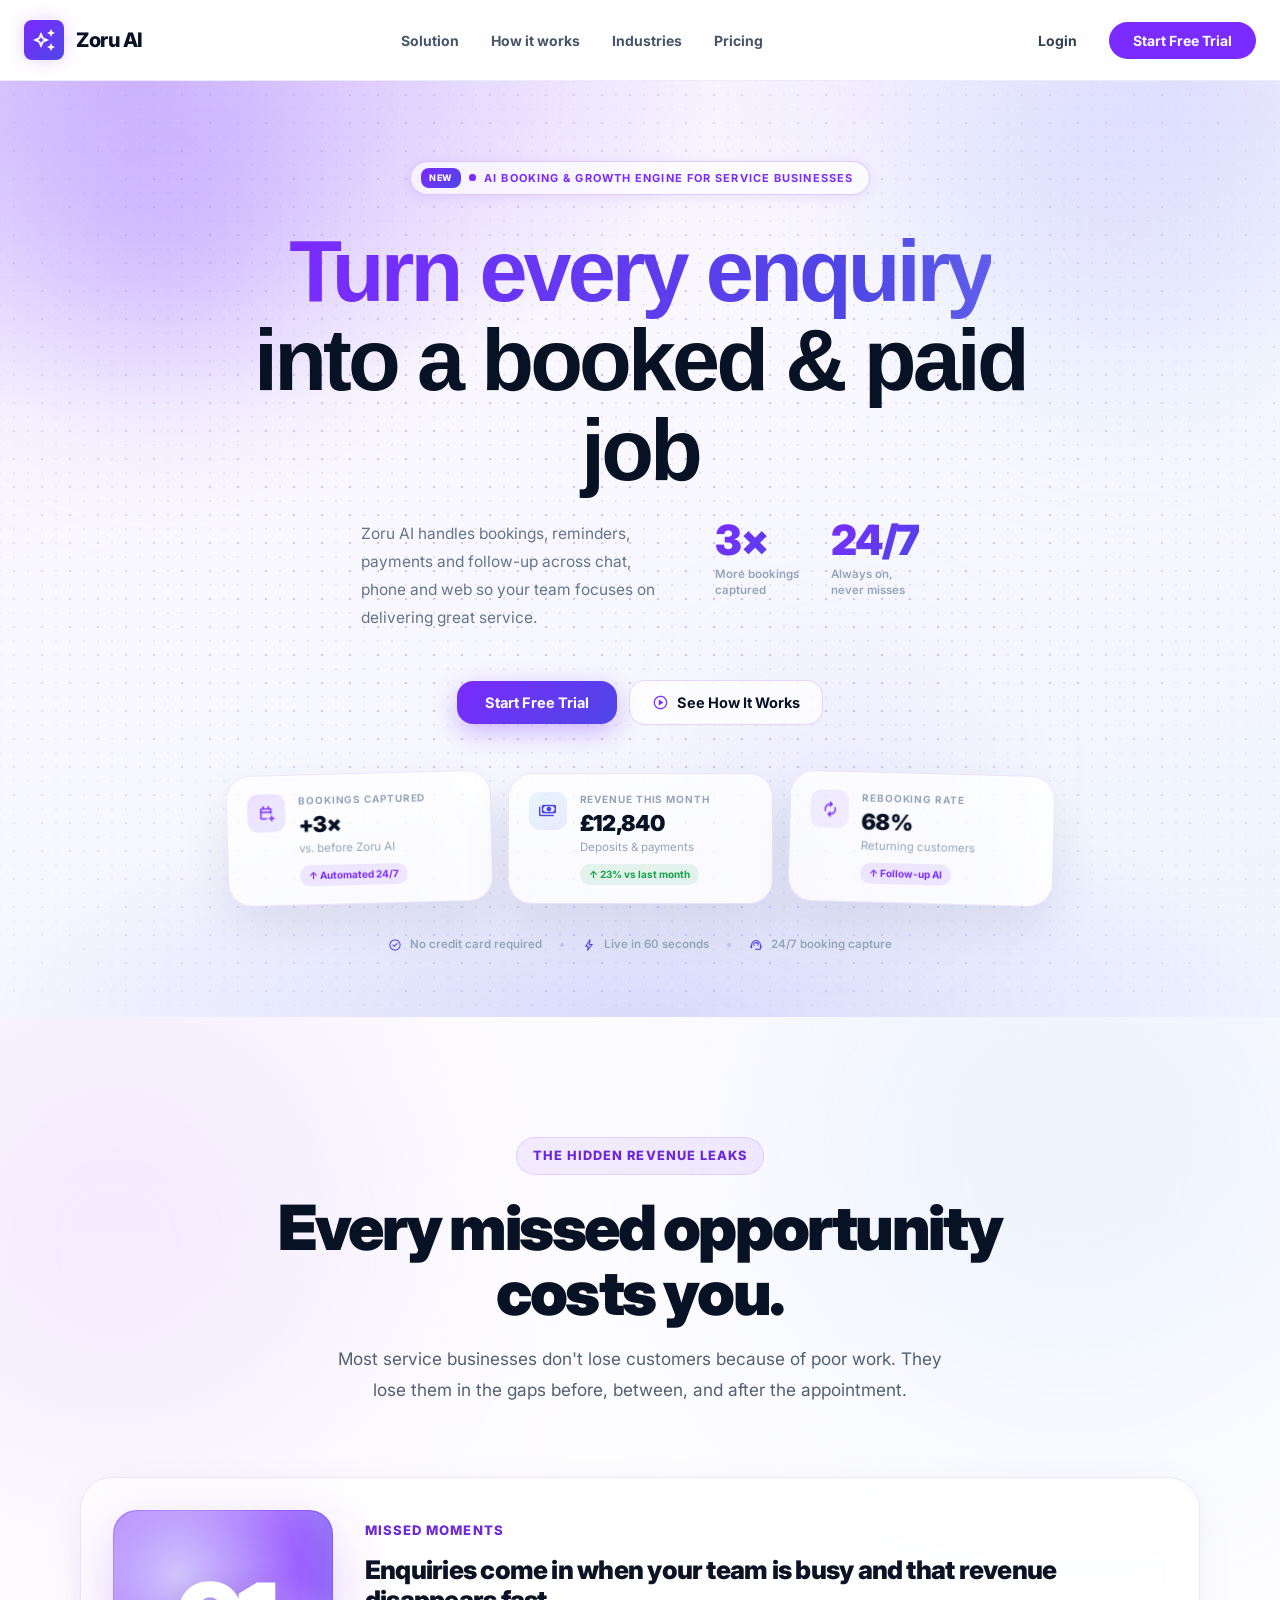
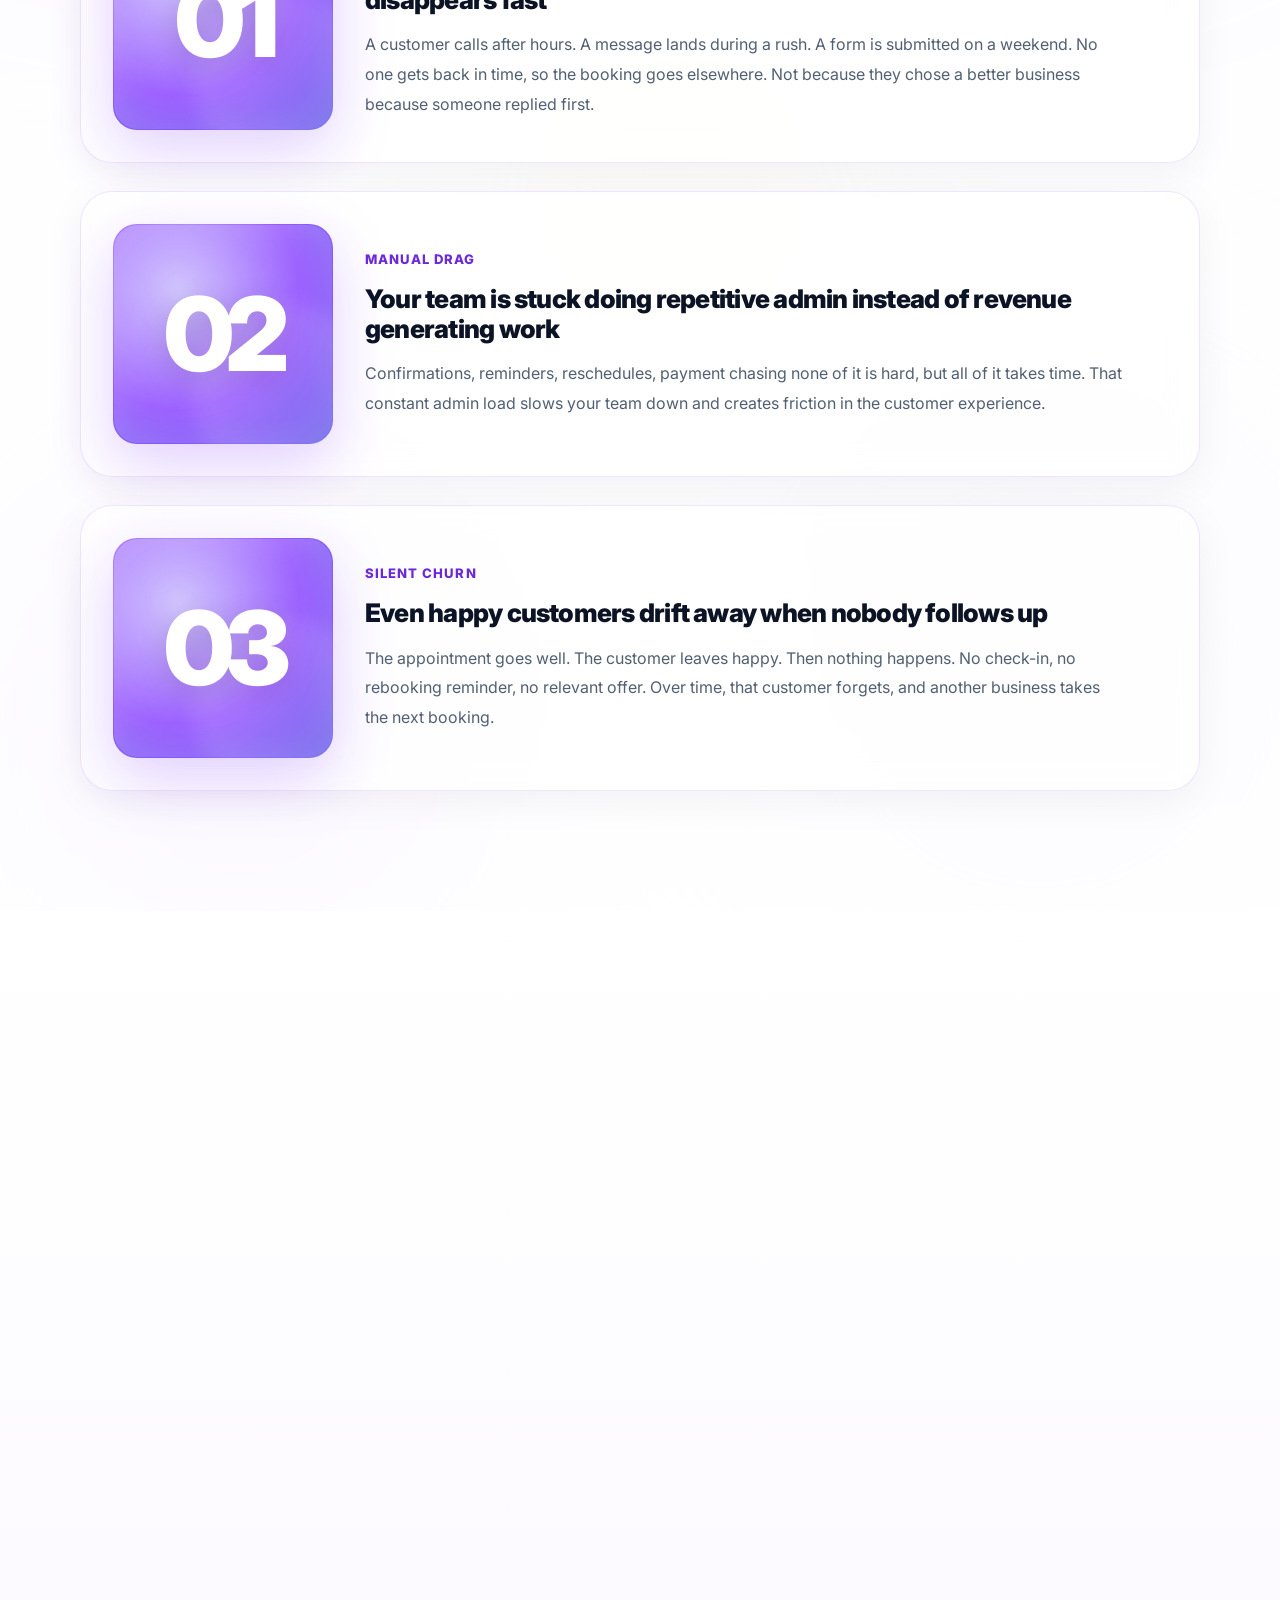
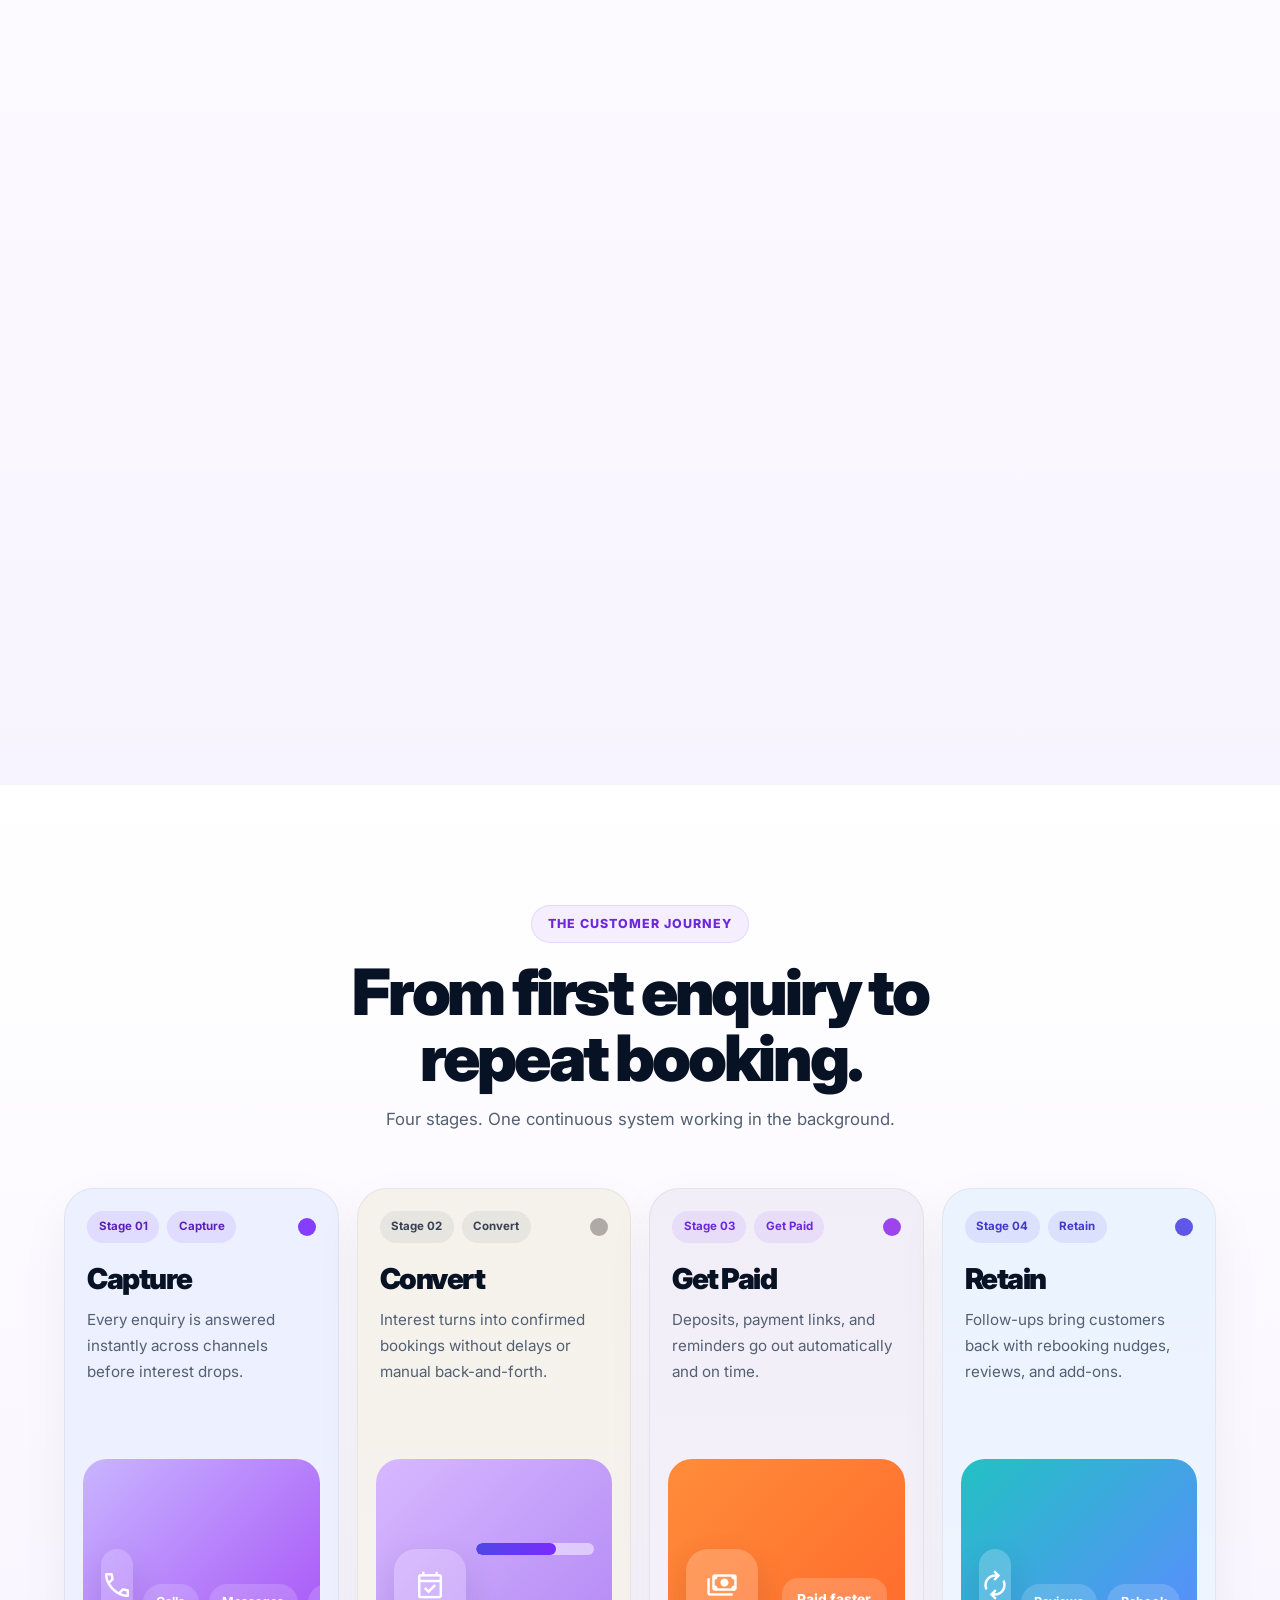
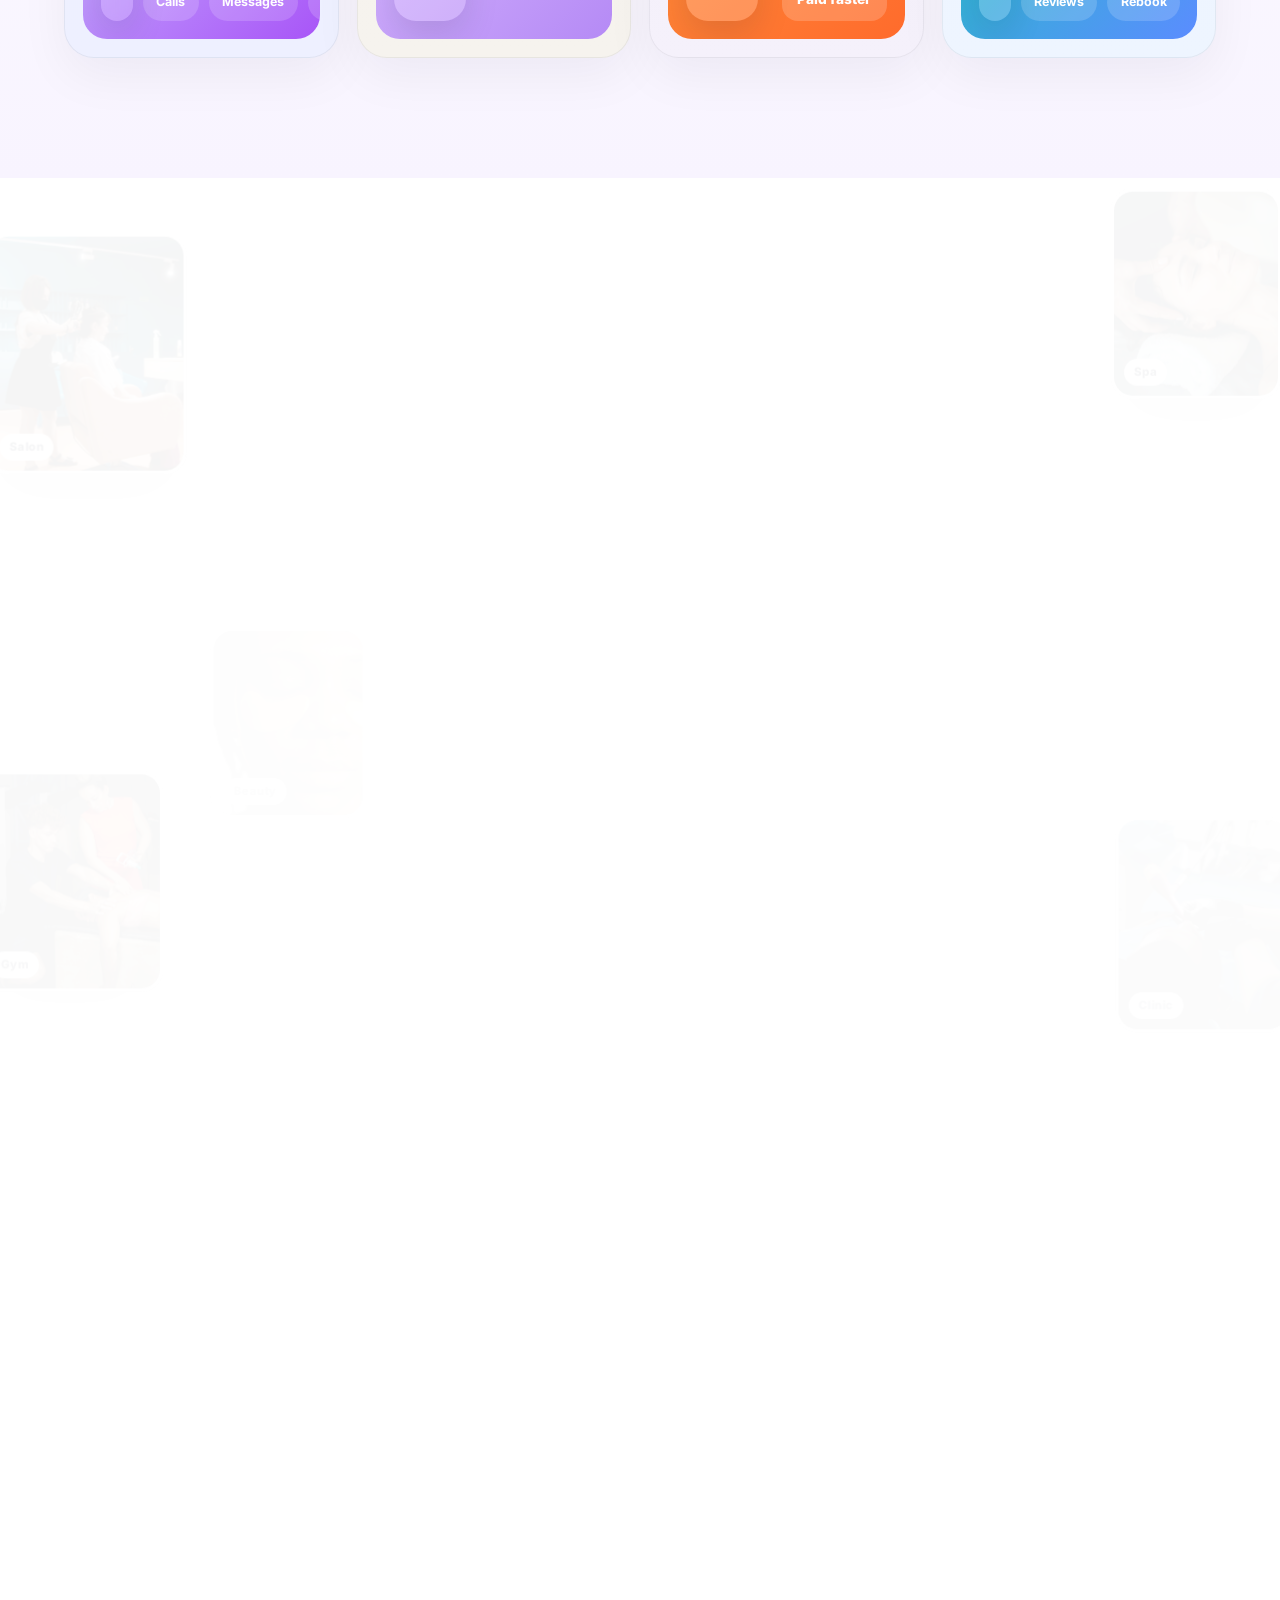
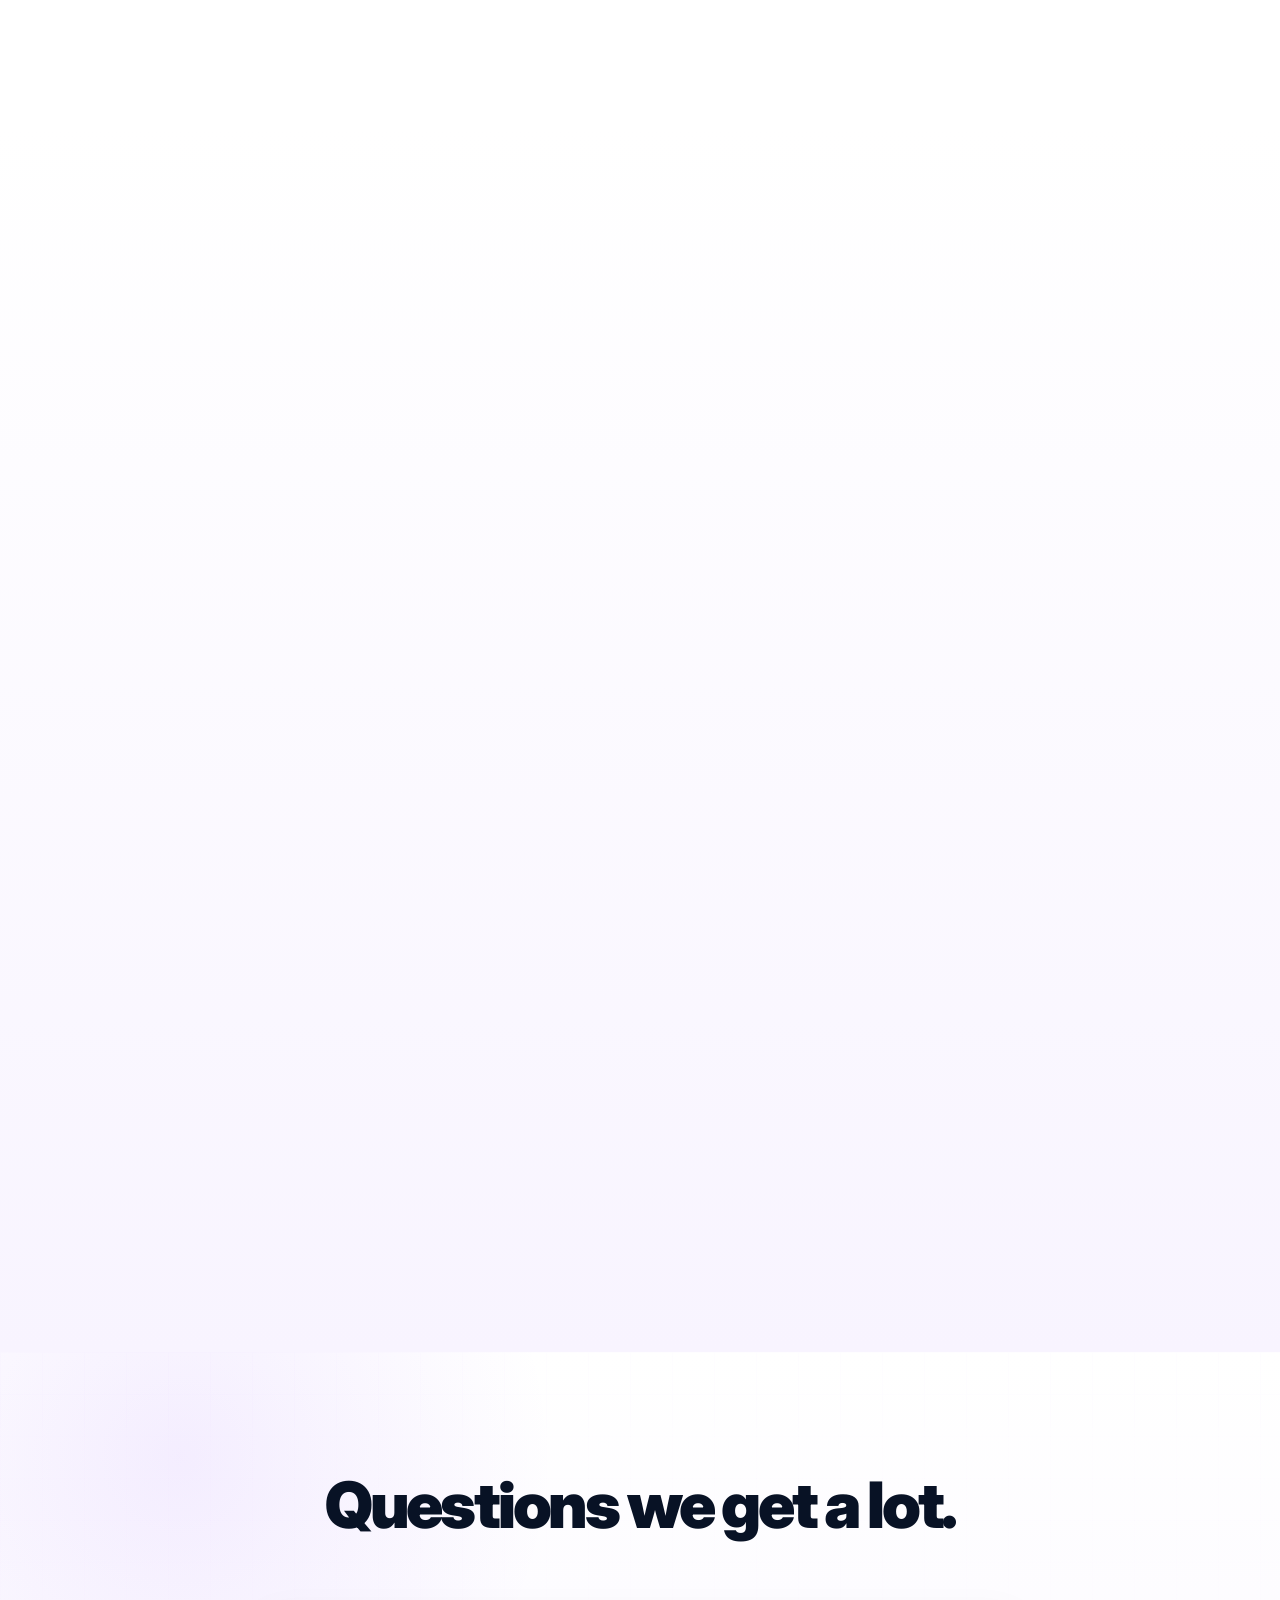
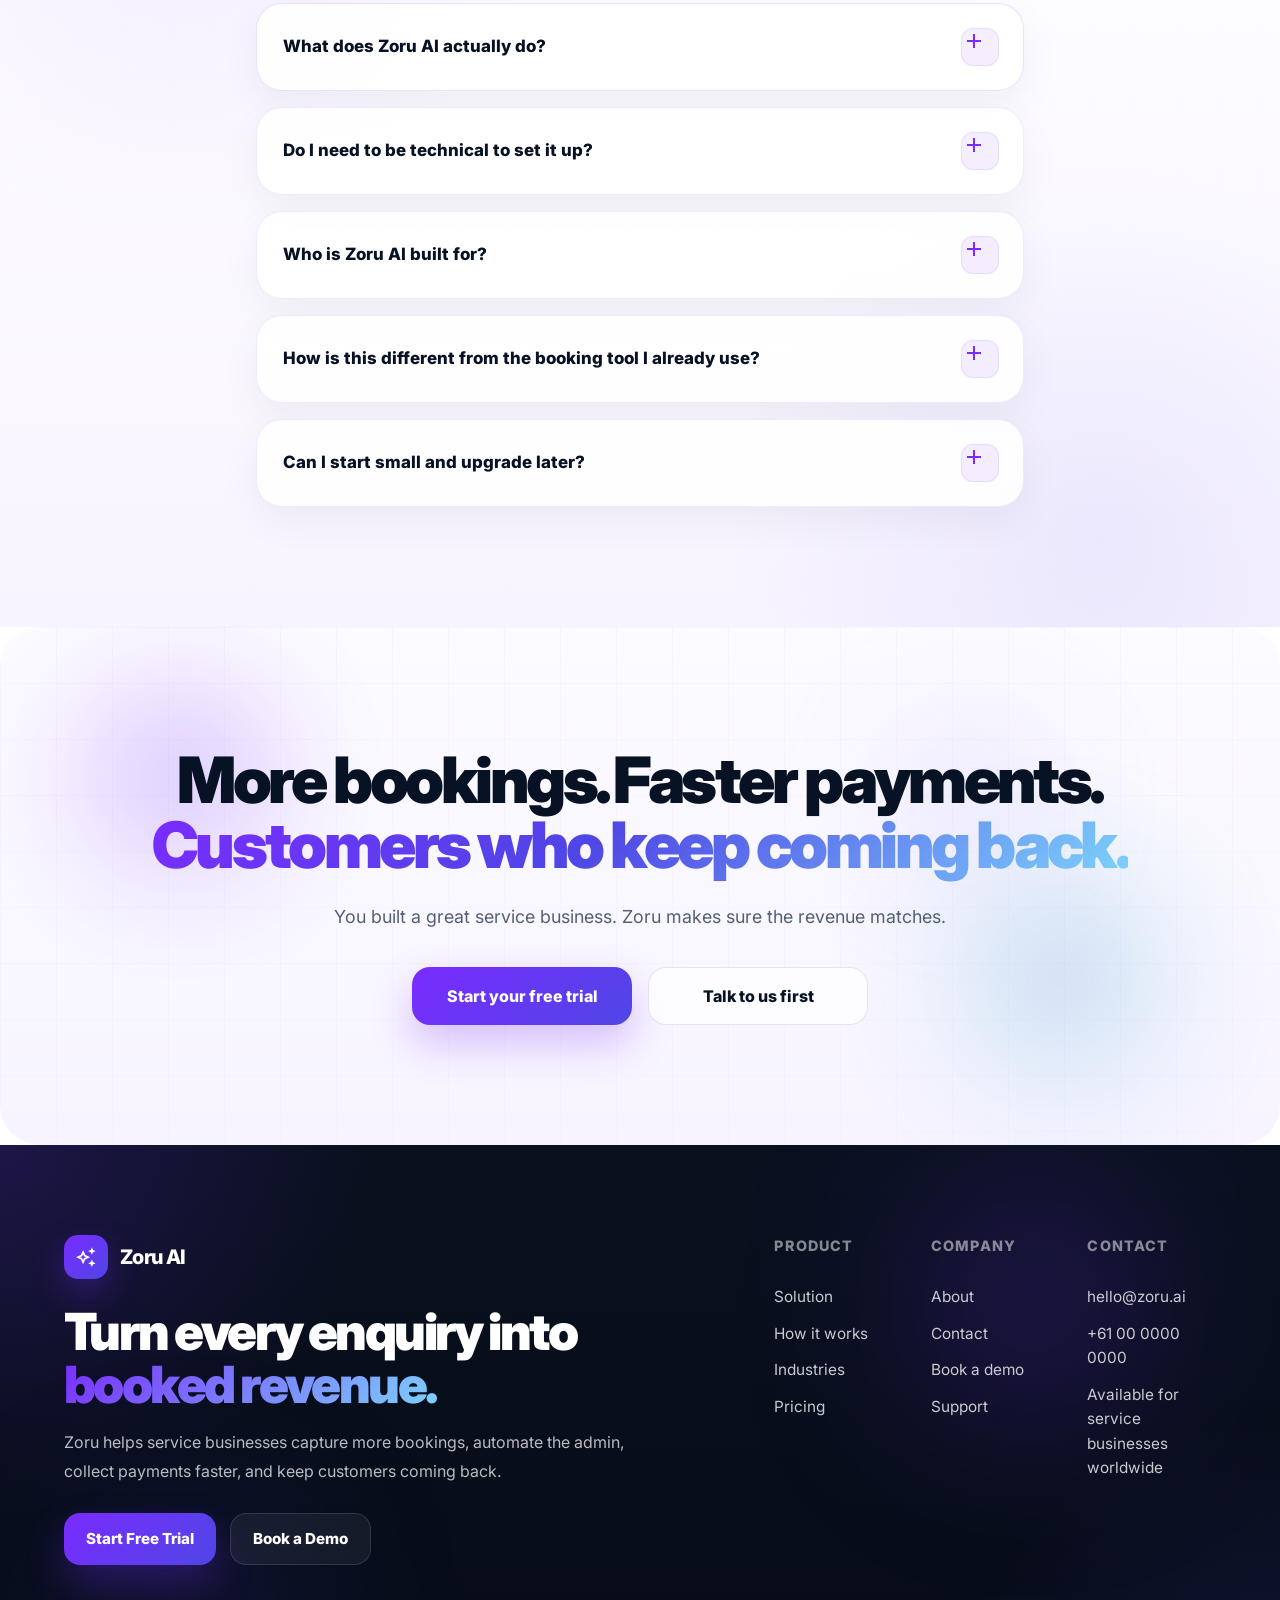
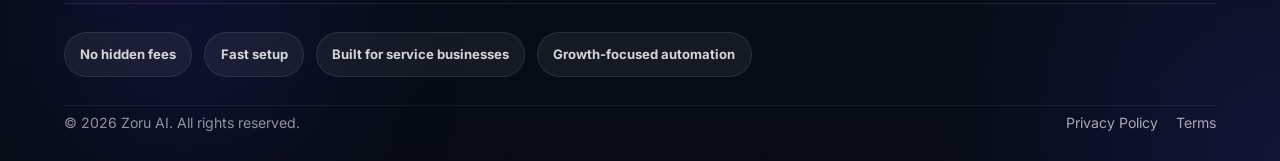
==== commit cc12d0be: "files" ====
--- a/index.html
+++ b/index.html
@@ -4,14 +4,12 @@
   <meta charset="utf-8"/>
   <meta content="width=device-width, initial-scale=1.0" name="viewport"/>
   <title>Zoru AI — The AI booking and growth engine for service businesses</title>
-  <link rel="stylesheet" href="styles.css"/>
+  <link rel="stylesheet" href="assets/css/styles.css"/>
   <link href="https://fonts.googleapis.com/css2?family=Inter:wght@300;400;500;600;700;800;900&family=Space+Grotesk:wght@500;600;700&display=swap" rel="stylesheet"/>
   <link href="https://fonts.googleapis.com/css2?family=Material+Symbols+Outlined:wght,FILL@100..700,0..1&display=swap" rel="stylesheet"/>
   <link href="https://api.fontshare.com/v2/css?f[]=clash-display@400,500,600,700&display=swap" rel="stylesheet"/>
   <link href="https://api.fontshare.com/v2/css?f[]=cabinet-grotesk@400,500,700,800,900&display=swap" rel="stylesheet"/>
   <link href="https://api.fontshare.com/v2/css?f[]=satoshi@400,500,700,900&display=swap" rel="stylesheet"/>
-
-
 </head>
 <body>
 
@@ -38,607 +36,664 @@
 
 <main>
 
+  <!-- ── HERO ────────────────────────────────────────────────── -->
+  <section class="hero">
+    <div class="hero__gradient-wash"></div>
+    <div class="hero__blob hero__blob--1"></div>
+    <div class="hero__blob hero__blob--2"></div>
+    <div class="hero__blob hero__blob--3"></div>
+    <div class="hero__dots"></div>
+
+    <div class="hero__inner">
+      <div class="hero__eyebrow">
+        <span class="hero__eyebrow-new">New</span>
+        <span class="hero__ping">
+          <span class="hero__ping-outer"></span>
+          <span class="hero__ping-inner"></span>
+        </span>
+        AI booking &amp; growth engine for service businesses
+      </div>
+
+      <h1 class="hero__title hero__title--satoshi">
+        <span class="hero__title-gradient">Turn every enquiry</span><br>
+        into a booked &amp; paid job
+      </h1>
+
+      <div class="hero__desc-row">
+        <p class="hero__description">
+          Zoru AI handles bookings, reminders, payments and follow-up across
+          chat, phone and web so your team focuses on delivering great service.
+        </p>
+        <div class="hero__stats">
+          <div class="hero__stat">
+            <div class="hero__stat-num">3×</div>
+            <div class="hero__stat-label">More bookings<br>captured</div>
+          </div>
+          <div class="hero__stat">
+            <div class="hero__stat-num">24/7</div>
+            <div class="hero__stat-label">Always on,<br>never misses</div>
+          </div>
+        </div>
+      </div>
+
+      <div class="hero__buttons">
+        <button class="hero__btn-primary">Start Free Trial</button>
+        <button class="hero__btn-secondary">
+          <span class="material-symbols-outlined">play_circle</span>
+          See How It Works
+        </button>
+      </div>
+    </div>
+
+    <div class="hero__cards">
+      <div class="hero__mcard hero__mcard--1">
+        <div class="hero__mcard-icon hero__mcard-icon--purple">
+          <span class="material-symbols-outlined">calendar_add_on</span>
+        </div>
+        <div class="hero__mcard-body">
+          <div class="hero__mcard-label">Bookings captured</div>
+          <div class="hero__mcard-value">+3×</div>
+          <div class="hero__mcard-sub">vs. before Zoru AI</div>
+          <span class="hero__mcard-badge hero__mcard-badge--purple">↑ Automated 24/7</span>
+        </div>
+      </div>
+
+      <div class="hero__mcard hero__mcard--2">
+        <div class="hero__mcard-icon hero__mcard-icon--teal">
+          <span class="material-symbols-outlined">payments</span>
+        </div>
+        <div class="hero__mcard-body">
+          <div class="hero__mcard-label">Revenue this month</div>
+          <div class="hero__mcard-value">£12,840</div>
+          <div class="hero__mcard-sub">Deposits &amp; payments</div>
+          <span class="hero__mcard-badge hero__mcard-badge--green">↑ 23% vs last month</span>
+        </div>
+      </div>
+
+      <div class="hero__mcard hero__mcard--3">
+        <div class="hero__mcard-icon hero__mcard-icon--pink">
+          <span class="material-symbols-outlined">autorenew</span>
+        </div>
+        <div class="hero__mcard-body">
+          <div class="hero__mcard-label">Rebooking rate</div>
+          <div class="hero__mcard-value">68%</div>
+          <div class="hero__mcard-sub">Returning customers</div>
+          <span class="hero__mcard-badge hero__mcard-badge--purple">↑ Follow-up AI</span>
+        </div>
+      </div>
+    </div>
+
+    <div class="hero__trust">
+      <div class="hero__trust-item">
+        <span class="material-symbols-outlined">check_circle</span>
+        No credit card required
+      </div>
+      <div class="hero__trust-dot"></div>
+      <div class="hero__trust-item">
+        <span class="material-symbols-outlined">bolt</span>
+        Live in 60 seconds
+      </div>
+      <div class="hero__trust-dot"></div>
+      <div class="hero__trust-item">
+        <span class="material-symbols-outlined">support_agent</span>
+        24/7 booking capture
+      </div>
+    </div>
+  </section>
+
+
   
 
-<!-- ── HERO ────────────────────────────────────────────────── -->
-<section class="hero">
-
-  <!-- background layers -->
-  <div class="hero__gradient-wash"></div>
-  <div class="hero__blob hero__blob--1"></div>
-  <div class="hero__blob hero__blob--2"></div>
-  <div class="hero__blob hero__blob--3"></div>
-  <div class="hero__dots"></div>
-
-  <!-- centred content -->
-  <div class="hero__inner">
-
-    <!-- eyebrow badge -->
-    <div class="hero__eyebrow">
-      <span class="hero__eyebrow-new">New</span>
-      <span class="hero__ping">
-        <span class="hero__ping-outer"></span>
-        <span class="hero__ping-inner"></span>
-      </span>
-      AI booking &amp; growth engine for service businesses
-    </div>
-
-    <!-- headline -->
-    <h1 class="hero__title hero__title--satoshi">
-      <span class="hero__title-gradient">Turn every enquiry</span><br>
-      into a booked &amp;<br> paid</span> job
-    </h1>
-
-    <!-- description + stats row -->
-    <div class="hero__desc-row">
-      <p class="hero__description">
-        Zoru AI handles bookings, reminders, payments and follow-up across
-        chat, phone and web so your team focuses on delivering great service.
+  
+<section class="problem-story">
+  <div class="problem-story__mesh"  aria-hidden="true"></div>
+  <div class="problem-story__veil"  aria-hidden="true"></div>
+
+  <div class="container">
+    <div class="problem-story__header">
+      
+      <span class="problem-story__eyebrow">The hidden revenue leaks</span>
+      <h2 class="problem-story__title">
+        Every missed opportunity costs you.
+      </h2>
+      <p class="problem-story__subtitle">
+        Most service businesses don't lose customers because of poor work.
+        They lose them in the gaps before, between, and after the appointment.
       </p>
-      <div class="hero__stats">
-        <div class="hero__stat">
-          <div class="hero__stat-num">3×</div>
-          <div class="hero__stat-label">More bookings<br>captured</div>
-        </div>
-        <div class="hero__stat">
-          <div class="hero__stat-num">24/7</div>
-          <div class="hero__stat-label">Always on,<br>never misses</div>
-        </div>
-      </div>
-    </div>
-
-    <!-- CTA buttons -->
-    <div class="hero__buttons">
-      <button class="hero__btn-primary">Start Free Trial</button>
-      <button class="hero__btn-secondary">
-        <span class="material-symbols-outlined">play_circle</span>
-        See How It Works
-      </button>
-    </div>
-
-  </div>
-
-  <!-- floating metric cards -->
-  <div class="hero__cards">
-
-    <div class="hero__mcard hero__mcard--1">
-      <div class="hero__mcard-icon hero__mcard-icon--purple">
-        <span class="material-symbols-outlined">calendar_add_on</span>
-      </div>
-      <div class="hero__mcard-body">
-        <div class="hero__mcard-label">Bookings captured</div>
-        <div class="hero__mcard-value">+3×</div>
-        <div class="hero__mcard-sub">vs. before Zoru AI</div>
-        <span class="hero__mcard-badge hero__mcard-badge--purple">↑ Automated 24/7</span>
-      </div>
-    </div>
-
-    <div class="hero__mcard hero__mcard--2">
-      <div class="hero__mcard-icon hero__mcard-icon--teal">
-        <span class="material-symbols-outlined">payments</span>
-      </div>
-      <div class="hero__mcard-body">
-        <div class="hero__mcard-label">Revenue this month</div>
-        <div class="hero__mcard-value">£12,840</div>
-        <div class="hero__mcard-sub">Deposits &amp; payments</div>
-        <span class="hero__mcard-badge hero__mcard-badge--green">↑ 23% vs last month</span>
-      </div>
-    </div>
-
-    <div class="hero__mcard hero__mcard--3">
-      <div class="hero__mcard-icon hero__mcard-icon--pink">
-        <span class="material-symbols-outlined">autorenew</span>
-      </div>
-      <div class="hero__mcard-body">
-        <div class="hero__mcard-label">Rebooking rate</div>
-        <div class="hero__mcard-value">68%</div>
-        <div class="hero__mcard-sub">Returning customers</div>
-        <span class="hero__mcard-badge hero__mcard-badge--purple">↑ Follow-up AI</span>
-      </div>
-    </div>
-
-  </div>
-
-  <!-- trust strip -->
-  <div class="hero__trust">
-    <div class="hero__trust-item">
-      <span class="material-symbols-outlined">check_circle</span>
-      No credit card required
-    </div>
-    <div class="hero__trust-dot"></div>
-    <div class="hero__trust-item">
-      <span class="material-symbols-outlined">bolt</span>
-      Live in 60 seconds
-    </div>
-    <div class="hero__trust-dot"></div>
-    <div class="hero__trust-item">
-      <span class="material-symbols-outlined">support_agent</span>
-      24/7 booking capture
-    </div>
-  </div>
-
-  
-
-</section>
-<section class="text-reveal">
-  <div class="text-reveal__sticky">
-    <div class="text-reveal__inner">
-
-      <p class="text-reveal__text" id="textReveal">
-        Most businesses don't have a booking problem.
-        They have a revenue leak.<br><br>
-        <span class="text-reveal__accent">Zoru.ai fixes the entire front desk
-        from first enquiry to repeat booking.</span>
-      </p>
-
-      <!-- <p class="text-reveal__sub" id="textRevealSub">
-        Zoru AI handles the entire front desk — so nothing falls through the cracks.
-      </p> -->
-
+    </div>
+
+    <div class="problem-story__blocks">
+      <article class="problem-block">
+        <div class="problem-block__stat"><span>01</span></div>
+        <div class="problem-block__content">
+          <span class="problem-block__label">Missed moments</span>
+          <h3>Enquiries come in when your team is busy and that revenue disappears fast</h3>
+          <p>A customer calls after hours. A message lands during a rush. A form is submitted on a weekend. No one gets back in time, so the booking goes elsewhere. Not because they chose a better business because someone replied first.</p>
+        </div>
+      </article>
+      <article class="problem-block">
+        <div class="problem-block__stat"><span>02</span></div>
+        <div class="problem-block__content">
+          <span class="problem-block__label">Manual drag</span>
+          <h3>Your team is stuck doing repetitive admin instead of revenue generating work</h3>
+          <p>Confirmations, reminders, reschedules, payment chasing none of it is hard, but all of it takes time. That constant admin load slows your team down and creates friction in the customer experience.</p>
+        </div>
+      </article>
+      <article class="problem-block">
+        <div class="problem-block__stat"><span>03</span></div>
+        <div class="problem-block__content">
+          <span class="problem-block__label">Silent churn</span>
+          <h3>Even happy customers drift away when nobody follows up</h3>
+          <p>The appointment goes well. The customer leaves happy. Then nothing happens. No check-in, no rebooking reminder, no relevant offer. Over time, that customer forgets, and another business takes the next booking.</p>
+        </div>
+      </article>
     </div>
   </div>
 </section>
 
 
 
-  <!-- HERO -->
-  <!-- <section class="hero">
-    <div class="hero__bg-glow"></div>
-    <div class="hero__grid">
-      <div class="hero__content">
-        <div class="hero__badge">
-          <span class="hero__ping">
-            <span class="hero__ping-outer"></span>
-            <span class="hero__ping-inner"></span>
-          </span>
-          Growth engine for service businesses
-        </div>
-
-        <h1 class="hero__title">
-        <span class="hero__title-gradient">Turn every enquiry </span> into a booked and paid job
-        </h1>
-
-        <p class="hero__description">
-          Zoru AI handles bookings, reminders, payments and follow-up across chat, phone, voice and web, so your team can focus on delivering great service.
+<section class="value-bento value-bento--editorial" id="solution">
+  <div class="container">
+    <div class="value-bento__header reveal-up">
+      <span class="value-bento__eyebrow">What Zoru actually does</span>
+      <h2 class="value-bento__title">
+        More than a booking tool.<br>
+        Built to move revenue.
+      </h2>
+      <p class="value-bento__subtitle">
+        Zoru captures demand, automates the admin, gets you paid faster,
+        and keeps customers coming back.
+      </p>
+    </div>
+
+    <div class="value-bento__editorial-grid">
+
+      <!-- TOP HERO CARD -->
+      <article class="value-bento__hero-card reveal-up">
+        <div class="value-bento__hero-media">
+          <img src="assets/img/women-phone.png" alt="Person using phone with Zoru AI" />
+        </div>
+
+        <div class="value-bento__hero-content">
+          <div class="value-bento__badge">
+            <span class="material-symbols-outlined">calendar_add_on</span>
+            Capture demand
+          </div>
+
+          <div class="value-bento__eyeline">Always on · Never misses</div>
+
+          <h3>Capture every enquiry before it slips away</h3>
+
+          <p>
+            Zoru responds instantly across calls, messages, and web forms —
+            locking in bookings while intent is still high.
+          </p>
+
+          <div class="value-bento__hero-pills">
+            <span>24/7 responses</span>
+            <span>Fewer missed bookings</span>
+          </div>
+        </div>
+      </article>
+
+      <!-- BOTTOM CARDS -->
+      <article class="value-bento__mini-card value-bento__mini-card--payments reveal-up">
+        <div class="value-bento__mini-icon">
+          <span class="material-symbols-outlined">payments</span>
+        </div>
+        <span class="value-bento__mini-label">Payments</span>
+        <h4>Get paid without the chasing</h4>
+        <p>
+          Deposits, payment links, and reminders go out automatically —
+          so money comes in earlier with less back-and-forth.
         </p>
-
-        <div class="hero__buttons">
-          <button class="hero__btn-primary">Start Free Trial</button>
-          <button class="hero__btn-secondary">
-            <span class="material-symbols-outlined">play_circle</span>
-            See How It Works
-          </button>
-        </div>
-      </div>
-
-      <div class="hero__mockup-wrap">
-        <div class="hero__mockup-wrap-glow"></div>
-        <div class="hero__chat-card">
-          <div class="hero__chat-header">
-            <div class="hero__chat-avatar">
-              <span class="material-symbols-outlined">support_agent</span>
-            </div>
-            <div>
-              <p style="font-weight:700">Zoru AI</p>
-              <div class="hero__chat-status">
-                <span class="hero__chat-dot"></span>
-                <span class="hero__chat-status-text">Bookings Live</span>
-              </div>
-            </div>
-          </div>
-
-          <div class="hero__chat-body">
-            <div class="hero__bubble hero__bubble--bot">
-              Hi Sarah — I can help you book your colour appointment. We have 2:00 PM and 4:30 PM available tomorrow.
-            </div>
-
-            <div class="hero__bubble hero__bubble--user">
-              2:00 PM works for me.
-            </div>
-
-            <div class="hero__bubble hero__bubble--bot">
-              Perfect — you're booked for tomorrow at 2:00 PM. I’ve sent your confirmation and reminder.
-            </div>
-
-            <div class="hero__bubble hero__bubble--upsell">
-              <span class="material-symbols-outlined">auto_awesome</span>
-              <span><b>Add-on offer:</b> Would you like to add a gloss treatment to your booking?</span>
-            </div>
-
-            <div class="hero__chat-input-row">
-              <div class="hero__chat-input">Reply here...</div>
-              <div class="hero__chat-send">
-                <span class="material-symbols-outlined">send</span>
-              </div>
-            </div>
-          </div>
-        </div>
-      </div>
-    </div>
-  </section> -->
-
-  <!-- PROBLEM -->
- <section class="problem-story">
-  <div class="container">
-    <div class="problem-story__header">
-      <span class="problem-story__eyebrow">Why service businesses lose revenue</span>
-      <h2 class="problem-story__title">The market most software forgot</h2>
-      <p class="problem-story__subtitle">
-        Most booking tools are just digital calendars. They do not solve the real problems service businesses deal with every day — missed enquiries, manual admin and weak follow-up.
-      </p>
-    </div>
-
-    <div class="problem-story__timeline">
-      <div class="problem-story__line"></div>
-
-      <article class="problem-story__card problem-story__card--left">
-        <div class="problem-story__marker"></div>
-        <div class="problem-story__content">
-          <div class="problem-story__icon-wrap">
-            <span class="material-symbols-outlined">call_missed</span>
-          </div>
-          <div class="problem-story__text">
-            <span class="problem-story__eyebrow">Problem 01</span>
-            <h3>Missed bookings</h3>
-            <p>
-              A customer calls after hours or sends a message during a busy period. No one replies in time, and the booking goes elsewhere.
-            </p>
-          </div>
-        </div>
       </article>
 
-      <article class="problem-story__card problem-story__card--right">
-        <div class="problem-story__marker"></div>
-        <div class="problem-story__content">
-          <div class="problem-story__icon-wrap">
-            <span class="material-symbols-outlined">event_note</span>
-          </div>
-          <div class="problem-story__text">
-            <span class="problem-story__eyebrow">Problem 02</span>
-            <h3>Too much admin</h3>
-            <p>
-              Staff spend hours managing confirmations, reminders, reschedules and payment follow-ups instead of focusing on customers.
-            </p>
-          </div>
-        </div>
+      <article class="value-bento__mini-card value-bento__mini-card--automation reveal-up">
+        <div class="value-bento__mini-icon">
+          <span class="material-symbols-outlined">routine</span>
+        </div>
+        <span class="value-bento__mini-label">Automation</span>
+        <h4>Remove repetitive admin from your team’s day</h4>
+        <p>
+          Confirmations, reminders, reschedules, and follow-ups happen in the
+          background — consistently and on time.
+        </p>
       </article>
 
-      <article class="problem-story__card problem-story__card--left">
-        <div class="problem-story__marker"></div>
-        <div class="problem-story__content">
-          <div class="problem-story__icon-wrap">
-            <span class="material-symbols-outlined">autorenew</span>
-          </div>
-          <div class="problem-story__text">
-            <span class="problem-story__eyebrow">Problem 03</span>
-            <h3>Lost repeat revenue</h3>
-            <p>
-              The appointment ends, but there is no follow-up, no rebooking prompt and no reason for the customer to come back.
-            </p>
-          </div>
-        </div>
+      <article class="value-bento__mini-card value-bento__mini-card--retention reveal-up">
+        <div class="value-bento__mini-icon">
+          <span class="material-symbols-outlined">autorenew</span>
+        </div>
+        <span class="value-bento__mini-label">Retention</span>
+        <h4>Turn one visit into repeat revenue</h4>
+        <p>
+          Rebooking prompts, review requests, and relevant add-ons keep customers
+          coming back after the appointment.
+        </p>
       </article>
+
     </div>
   </div>
 </section>
-
-  <!-- VALUE PILLARS -->
-  <section class="value-steps" id="solution">
+  <!-- ── VALUE PILLARS ────────────────────────────────────────── -->
+  <!-- <section class="value-steps" id="solution">
+    <div class="container">
+      <div class="value-steps__header reveal-up">
+        <span class="value-steps__eyebrow">What Zoru actually does</span>
+        <h2 class="value-steps__title">More than a booking tool. A full revenue engine.</h2>
+        <p class="value-steps__subtitle">
+          Zoru handles everything that happens before, during and after the appointment 
+          so no booking slips through and no customer gets forgotten.
+        </p>
+      </div>
+
+      <div class="value-steps__grid">
+
+        <div class="value-steps__row reveal-up">
+          <div class="value-steps__tile">
+            <span class="value-steps__number">01</span>
+          </div>
+          <article class="value-steps__card">
+            <div class="value-steps__icon">
+              <span class="material-symbols-outlined">calendar_add_on</span>
+            </div>
+            <div class="value-steps__content">
+              <h3>Capture every enquiry, round the clock</h3>
+              <p>
+                Zoru responds instantly to calls, messages and web enquiries day or night,
+                weekday or weekend. It offers available slots, answers common questions and
+                locks in the booking before the moment passes.
+              </p>
+            </div>
+          </article>
+        </div>
+
+        <div class="value-steps__row value-steps__row--reverse reveal-up">
+          <article class="value-steps__card">
+            <div class="value-steps__icon">
+              <span class="material-symbols-outlined">payments</span>
+            </div>
+            <div class="value-steps__content">
+              <h3>No more chasing. Payments just happen.</h3>
+              <p>
+                Zoru sends payment links, collects deposits and follows up on outstanding
+                balances automatically. Your money arrives earlier, with far less back-and-forth.
+              </p>
+            </div>
+          </article>
+          <div class="value-steps__tile">
+            <span class="value-steps__number">02</span>
+          </div>
+        </div>
+
+        <div class="value-steps__row reveal-up">
+          <div class="value-steps__tile">
+            <span class="value-steps__number">03</span>
+          </div>
+          <article class="value-steps__card">
+            <div class="value-steps__icon">
+              <span class="material-symbols-outlined">routine</span>
+            </div>
+            <div class="value-steps__content">
+              <h3>Stop doing things a machine can handle better</h3>
+              <p>
+                Confirmations, reminders, reschedules — Zoru handles the whole loop. Your team
+                gets their time back, and your customers get a more consistent experience.
+              </p>
+            </div>
+          </article>
+        </div>
+
+        <div class="value-steps__row value-steps__row--reverse reveal-up">
+          <article class="value-steps__card">
+            <div class="value-steps__icon">
+              <span class="material-symbols-outlined">autorenew</span>
+            </div>
+            <div class="value-steps__content">
+              <h3>The follow-up that turns one visit into ten</h3>
+              <p>
+                After every appointment, Zoru reaches back out at exactly the right moment —
+                a thank you, a rebooking prompt, a relevant add-on offer. Quietly and
+                automatically building customer loyalty for you.
+              </p>
+            </div>
+          </article>
+          <div class="value-steps__tile">
+            <span class="value-steps__number">04</span>
+          </div>
+        </div>
+
+      </div>
+    </div>
+  </section> -->
+
+  <section class="journey-showcase" id="how-it-works">
   <div class="container">
-    <div class="value-steps__header reveal-up">
-      <span class="value-steps__eyebrow">How Zoru drives growth</span>
-      <h2 class="value-steps__title">More than a booking tool</h2>
-      <p class="value-steps__subtitle">
-        Zoru AI helps service businesses capture more revenue by handling the work before, during and after the appointment.
+    <div class="journey-showcase__header">
+      <span class="value-bento__eyebrow">The customer journey</span>
+      <h2 class="journey-showcase__title">
+        From first enquiry to<br>
+        repeat booking.
+      </h2>
+      <p class="journey-showcase__subtitle">
+        Four stages. One continuous system working in the background.
       </p>
     </div>
 
-    <div class="value-steps__grid">
-
-      <div class="value-steps__row reveal-up">
-        <div class="value-steps__tile">
-          <span class="value-steps__number">01</span>
-        </div>
-        <article class="value-steps__card">
-          <div class="value-steps__icon">
-            <span class="material-symbols-outlined">calendar_add_on</span>
-          </div>
-          <div class="value-steps__content">
-            <h3>Book more jobs</h3>
-            <p>
-              Capture bookings from web, phone and messaging channels with instant responses, 24/7.
-            </p>
-          </div>
-        </article>
-      </div>
-
-      <div class="value-steps__row value-steps__row--reverse reveal-up">
-        <article class="value-steps__card">
-          <div class="value-steps__icon">
+    <div class="journey-showcase__rail">
+
+      <article class="journey-stage journey-stage--capture">
+        <div class="journey-stage__top">
+          <div class="journey-stage__chips">
+            <span>Stage 01</span>
+            <span>Capture</span>
+          </div>
+          <div class="journey-stage__dot"></div>
+        </div>
+
+        <h3>Capture</h3>
+        <p>
+          Every enquiry is answered instantly across channels before interest drops.
+        </p>
+
+        <div class="journey-stage__visual journey-stage__visual--capture">
+          <div class="journey-stage__icon-card">
+            <span class="material-symbols-outlined">call</span>
+          </div>
+          <div class="journey-stage__mini-pill">Calls</div>
+          <div class="journey-stage__mini-pill">Messages</div>
+          <div class="journey-stage__mini-pill">Web</div>
+        </div>
+      </article>
+
+      <article class="journey-stage journey-stage--convert">
+        <div class="journey-stage__top">
+          <div class="journey-stage__chips">
+            <span>Stage 02</span>
+            <span>Convert</span>
+          </div>
+          <div class="journey-stage__dot"></div>
+        </div>
+
+        <h3>Convert</h3>
+        <p>
+          Interest turns into confirmed bookings without delays or manual back-and-forth.
+        </p>
+
+        <div class="journey-stage__visual journey-stage__visual--convert">
+          <div class="journey-stage__icon-card">
+            <span class="material-symbols-outlined">event_available</span>
+          </div>
+          <div class="journey-stage__progress">
+            <span></span>
+          </div>
+        </div>
+      </article>
+
+      <article class="journey-stage journey-stage--paid">
+        <div class="journey-stage__top">
+          <div class="journey-stage__chips">
+            <span>Stage 03</span>
+            <span>Get Paid</span>
+          </div>
+          <div class="journey-stage__dot"></div>
+        </div>
+
+        <h3>Get Paid</h3>
+        <p>
+          Deposits, payment links, and reminders go out automatically and on time.
+        </p>
+
+        <div class="journey-stage__visual journey-stage__visual--paid">
+          <div class="journey-stage__icon-card">
             <span class="material-symbols-outlined">payments</span>
           </div>
-          <div class="value-steps__content">
-            <h3>Get paid faster</h3>
-            <p>
-              Send payment links, collect deposits and reduce manual chasing with automated payment flows.
-            </p>
-          </div>
-        </article>
-        <div class="value-steps__tile">
-          <span class="value-steps__number">02</span>
-        </div>
-      </div>
-
-      <div class="value-steps__row reveal-up">
-        <div class="value-steps__tile">
-          <span class="value-steps__number">03</span>
-        </div>
-        <article class="value-steps__card">
-          <div class="value-steps__icon">
-            <span class="material-symbols-outlined">routine</span>
-          </div>
-          <div class="value-steps__content">
-            <h3>Reduce admin</h3>
-            <p>
-              Automate scheduling, confirmations and reminders so your team spends less time on repetitive work.
-            </p>
-          </div>
-        </article>
-      </div>
-
-      <div class="value-steps__row value-steps__row--reverse reveal-up">
-        <article class="value-steps__card">
-          <div class="value-steps__icon">
+          <div class="journey-stage__stat">Paid faster</div>
+        </div>
+      </article>
+
+      <article class="journey-stage journey-stage--retain">
+        <div class="journey-stage__top">
+          <div class="journey-stage__chips">
+            <span>Stage 04</span>
+            <span>Retain</span>
+          </div>
+          <div class="journey-stage__dot"></div>
+        </div>
+
+        <h3>Retain</h3>
+        <p>
+          Follow-ups bring customers back with rebooking nudges, reviews, and add-ons.
+        </p>
+
+        <div class="journey-stage__visual journey-stage__visual--retain">
+          <div class="journey-stage__icon-card">
             <span class="material-symbols-outlined">autorenew</span>
           </div>
-          <div class="value-steps__content">
-            <h3>Keep customers coming back</h3>
-            <p>
-              Trigger follow-up, rebooking and recall campaigns based on service history.
-            </p>
-          </div>
-        </article>
-        <div class="value-steps__tile">
-          <span class="value-steps__number">04</span>
-        </div>
-      </div>
+          <div class="journey-stage__mini-pill">Reviews</div>
+          <div class="journey-stage__mini-pill">Rebook</div>
+        </div>
+      </article>
 
     </div>
   </div>
 </section>
-  <!-- HOW IT WORKS -->
- <section class="how how--zoru" id="how-it-works">
-  <div class="how__bg" aria-hidden="true"></div>
-  
-
-  <div class="container">
-    
-    <div class="section-header how__header reveal-up">
-      <span class="how__eyebrow">Customer journey</span>
-      <h2>From enquiry to repeat booking</h2>
-      <p>Zoru AI manages the customer journey before, during and after the appointment.</p>
-    </div>
-
-    <div class="how__steps">
-      <div class="how__connector"></div>
-
-      <div class="how__grid">
-        <div class="how__step reveal-up">
-          <div class="how__num how__num--purple">1</div>
-          <h5 class="how__step-title">Enquiry comes in</h5>
-          <p class="how__step-desc">
-            A customer calls, messages or books through your website or messaging channels.
-          </p>
-        </div>
-
-        <div class="how__step reveal-up">
-          <div class="how__num how__num--pink">2</div>
-          <h5 class="how__step-title">Zoru responds instantly</h5>
-          <p class="how__step-desc">
-            It answers questions, offers timeslots and captures the booking without delay.
-          </p>
-        </div>
-
-        <div class="how__step reveal-up">
-          <div class="how__num how__num--purple">3</div>
-          <h5 class="how__step-title">Payment and reminders</h5>
-          <p class="how__step-desc">
-            Deposits, confirmations and reminders are sent automatically at the right time.
-          </p>
-        </div>
-
-        <div class="how__step reveal-up">
-          <div class="how__num how__num--vibrant">4</div>
-          <h5 class="how__step-title">Follow-up and rebooking</h5>
-          <p class="how__step-desc">
-            After the visit, Zoru prompts reviews, follow-up, rebooking and relevant add-ons.
-          </p>
-        </div>
-        
-      </div>
-      
-    </div>
-    
-  </div>
-  <div class="how__brand-text" aria-hidden="true">ZORU</div>
-</section>
-
-<section class="comparison" id="differentiation">
-  <div class="container">
-    <div class="comparison__header reveal-up">
-      <span class="comparison__eyebrow">Where most tools stop</span>
-      <h2 class="comparison__title">Most booking tools stop at the calendar</h2>
-      <p class="comparison__subtitle">
-        Zoru handles what happens next — from payment and reminders to follow-up, rebooking and cross-sell.
-      </p>
-    </div>
-
-    <div class="comparison__panel reveal-up">
-      <div class="comparison__side comparison__side--muted">
-        <span class="comparison__label">Typical booking tool</span>
-
-        <div class="comparison__items">
-          <span class="comparison__item comparison__item--muted">Enquiry</span>
-          <span class="comparison__item comparison__item--muted">Booking</span>
-          <span class="comparison__item comparison__item--muted">Calendar</span>
-        </div>
-
-        <p class="comparison__copy">
-          Stops after the appointment is placed on the calendar.
+
+
+  <!-- ── HOW IT WORKS ─────────────────────────────────────────── -->
+  <!-- <section class="how how--zoru" id="how-it-works">
+    <div class="how__bg" aria-hidden="true"></div>
+    <div class="container">
+      <div class="section-header how__header reveal-up">
+        <span class="how__eyebrow">The customer journey</span>
+        <h2>From first message to loyal regular — all handled.</h2>
+        <p>Here's what Zoru does while you're focused on delivering great service.</p>
+      </div>
+      <div class="how__steps">
+        <div class="how__connector"></div>
+        <div class="how__grid">
+          <div class="how__step reveal-up">
+            <div class="how__num how__num--purple">1</div>
+            <h5 class="how__step-title">Enquiry comes in</h5>
+            <p class="how__step-desc">
+              A customer calls, texts, messages on Instagram or fills in your contact form.
+              Zoru is already there waiting.
+            </p>
+          </div>
+          <div class="how__step reveal-up">
+            <div class="how__num how__num--pink">2</div>
+            <h5 class="how__step-title">Zoru responds instantly</h5>
+            <p class="how__step-desc">
+              It greets them warmly, answers their questions, shows available slots and
+              confirms the booking — no hold music, no waiting until Monday.
+            </p>
+          </div>
+          <div class="how__step reveal-up">
+            <div class="how__num how__num--purple">3</div>
+            <h5 class="how__step-title">Payment and reminders, handled</h5>
+            <p class="how__step-desc">
+              A confirmation goes out immediately. A reminder follows at just the right time.
+              If a deposit is needed, Zoru collects it — automatically.
+            </p>
+          </div>
+          <div class="how__step reveal-up">
+            <div class="how__num how__num--vibrant">4</div>
+            <h5 class="how__step-title">Follow-up that actually happens</h5>
+            <p class="how__step-desc">
+              After the appointment, Zoru checks in, asks for a review, suggests a rebook
+              and recommends a relevant add-on. Every time, without fail.
+            </p>
+          </div>
+        </div>
+      </div>
+    </div>
+    <div class="how__brand-text" aria-hidden="true">ZORU</div>
+  </section> -->
+
+
+  <!-- ── COMPARISON ───────────────────────────────────────────── -->
+  <!-- <section class="comparison" id="differentiation">
+    <div class="container">
+      <div class="comparison__header reveal-up">
+        <span class="comparison__eyebrow">Where most tools stop</span>
+        <h2 class="comparison__title">Most tools put you on the calendar. Zoru puts money in your pocket.</h2>
+        <p class="comparison__subtitle">
+          There are dozens of booking apps out there. Most of them are just digital diaries.
+          Zoru is what happens after the booking is made.
         </p>
       </div>
-
-      <div class="comparison__divider" aria-hidden="true">
-        <span class="comparison__divider-line"></span>
-        <span class="comparison__divider-badge">Stop</span>
-        <span class="comparison__divider-note">Most tools end here</span>
-      </div>
-
-      <div class="comparison__side comparison__side--active">
-        <span class="comparison__label">Zoru AI</span>
-
-        <div class="comparison__items">
-          <span class="comparison__item comparison__item--active">Payment</span>
-          <span class="comparison__item comparison__item--active">Reminders</span>
-          <span class="comparison__item comparison__item--active">Follow-up</span>
-          <span class="comparison__item comparison__item--active">Rebooking</span>
-          <span class="comparison__item comparison__item--active">Cross-sell</span>
-        </div>
-
-        <p class="comparison__copy">
-          Handles the full customer journey after the booking is made.
+      <div class="comparison__panel reveal-up">
+        <div class="comparison__side comparison__side--muted">
+          <span class="comparison__label">Typical booking tool</span>
+          <div class="comparison__items">
+            <span class="comparison__item comparison__item--muted">Enquiry</span>
+            <span class="comparison__item comparison__item--muted">Booking</span>
+            <span class="comparison__item comparison__item--muted">Calendar</span>
+          </div>
+          <p class="comparison__copy">They capture the appointment. That's where it ends.</p>
+        </div>
+        <div class="comparison__divider" aria-hidden="true">
+          <span class="comparison__divider-line"></span>
+          <span class="comparison__divider-badge">Stop</span>
+          <span class="comparison__divider-note">Most tools end here</span>
+        </div>
+        <div class="comparison__side comparison__side--active">
+          <span class="comparison__label">Zoru AI</span>
+          <div class="comparison__items">
+            <span class="comparison__item comparison__item--active">Payment</span>
+            <span class="comparison__item comparison__item--active">Reminders</span>
+            <span class="comparison__item comparison__item--active">Follow-up</span>
+            <span class="comparison__item comparison__item--active">Rebooking</span>
+            <span class="comparison__item comparison__item--active">Cross-sell</span>
+          </div>
+          <p class="comparison__copy">Zoru handles the full journey — and the revenue that comes with it.</p>
+        </div>
+      </div>
+    </div>
+  </section> -->
+
+
+  <!-- ── AGENTS / FEATURE CARDS ───────────────────────────────── -->
+  <!-- <section class="agents">
+    <div class="container">
+      <div class="agents__header reveal-up">
+        <span class="agents__eyebrow">Everything after the booking</span>
+        <h2 class="agents__title">Three ways Zoru grows your revenue</h2>
+        <p class="agents__subtitle">
+          Capture more enquiries, automate every visit and keep customers coming back —
+          all without adding a single task to your team's plate.
         </p>
       </div>
-    </div>
-  </div>
-</section>
-
-  <!-- DIFFERENTIATOR -->
- <section class="agents" id="differentiation">
-  <div class="container">
-    <div class="agents__header reveal-up">
-      <span class="agents__eyebrow">Where most tools stop</span>
-      <h2 class="agents__title">Most booking tools stop at the calendar</h2>
-      <p class="agents__subtitle">
-        Zoru handles what happens next — from payment and reminders to follow-up, rebooking and cross-sell.
-      </p>
-    </div>
-
-    <div class="agents__journey reveal-up">
-      <div class="agents__journey-track">
-        <div class="agents__journey-side agents__journey-side--muted">
-          <span class="agents__journey-label">Typical booking tool</span>
-          <div class="agents__journey-steps">
-            <span class="agents__journey-pill agents__journey-pill--muted">Enquiry</span>
-            <span class="agents__journey-arrow">→</span>
-            <span class="agents__journey-pill agents__journey-pill--muted">Booking</span>
-            <span class="agents__journey-arrow">→</span>
-            <span class="agents__journey-pill agents__journey-pill--muted">Calendar</span>
-          </div>
-        </div>
-
-        <div class="agents__journey-stop">
-          <span class="agents__journey-stop-badge">Stop</span>
-          <span class="agents__journey-stop-text">Most tools end here</span>
-        </div>
-
-        <div class="agents__journey-side agents__journey-side--active">
-          <span class="agents__journey-label">Zoru AI</span>
-          <div class="agents__journey-steps">
-            <span class="agents__journey-pill agents__journey-pill--active">Payment</span>
-            <span class="agents__journey-arrow agents__journey-arrow--active">→</span>
-            <span class="agents__journey-pill agents__journey-pill--active">Reminders</span>
-            <span class="agents__journey-arrow agents__journey-arrow--active">→</span>
-            <span class="agents__journey-pill agents__journey-pill--active">Follow-up</span>
-            <span class="agents__journey-arrow agents__journey-arrow--active">→</span>
-            <span class="agents__journey-pill agents__journey-pill--active">Rebooking</span>
-            <span class="agents__journey-arrow agents__journey-arrow--active">→</span>
-            <span class="agents__journey-pill agents__journey-pill--active">Cross-sell</span>
-          </div>
-        </div>
-      </div>
-
-      <p class="agents__journey-caption">
-        Zoru handles the full customer journey after the booking is made.
-      </p>
-    </div>
-
-    <div class="agents__grid">
-      <article class="agents__feature-card reveal-up">
-        <div class="agents__feature-icon">
-          <span class="material-symbols-outlined">forum</span>
-        </div>
-        <div class="agents__feature-body">
-          <h3>Capture every enquiry</h3>
-          <p>
-            Turn calls, website visits and messages into bookings instead of missed opportunities.
-          </p>
-          <ul class="agents__feature-list">
-            <li><span class="material-symbols-outlined">check_circle</span> Web, phone and messaging</li>
-            <li><span class="material-symbols-outlined">check_circle</span> Instant answers</li>
-            <li><span class="material-symbols-outlined">check_circle</span> 24/7 booking capture</li>
-          </ul>
-        </div>
-      </article>
-
-      <article class="agents__feature-card reveal-up">
-        <div class="agents__feature-icon">
-          <span class="material-symbols-outlined">credit_score</span>
-        </div>
-        <div class="agents__feature-body">
-          <h3>Automate the visit</h3>
-          <p>
-            Keep bookings moving with confirmations, reminders, deposits and payment links.
-          </p>
-          <ul class="agents__feature-list">
-            <li><span class="material-symbols-outlined">check_circle</span> Confirmations</li>
-            <li><span class="material-symbols-outlined">check_circle</span> Payment collection</li>
-            <li><span class="material-symbols-outlined">check_circle</span> Fewer no-shows</li>
-          </ul>
-        </div>
-      </article>
-
-      <article class="agents__feature-card reveal-up">
-        <div class="agents__feature-icon">
-          <span class="material-symbols-outlined">north_east</span>
-        </div>
-        <div class="agents__feature-body">
-          <h3>Grow customer value</h3>
-          <p>
-            Re-engage customers automatically with follow-up, recall campaigns and relevant add-on offers.
-          </p>
-          <ul class="agents__feature-list">
-            <li><span class="material-symbols-outlined">check_circle</span> Rebooking prompts</li>
-            <li><span class="material-symbols-outlined">check_circle</span> Recall campaigns</li>
-            <li><span class="material-symbols-outlined">check_circle</span> Cross-sell opportunities</li>
-          </ul>
-        </div>
-      </article>
-    </div>
-  </div>
-</section>
-  <!-- CUSTOMER JOURNEY -->
-  <section class="intel">
+
+      <div class="agents__journey reveal-up">
+        <div class="agents__journey-track">
+          <div class="agents__journey-side agents__journey-side--muted">
+            <span class="agents__journey-label">Typical booking tool</span>
+            <div class="agents__journey-steps">
+              <span class="agents__journey-pill agents__journey-pill--muted">Enquiry</span>
+              <span class="agents__journey-arrow">→</span>
+              <span class="agents__journey-pill agents__journey-pill--muted">Booking</span>
+              <span class="agents__journey-arrow">→</span>
+              <span class="agents__journey-pill agents__journey-pill--muted">Calendar</span>
+            </div>
+          </div>
+          <div class="agents__journey-stop">
+            <span class="agents__journey-stop-badge">Stop</span>
+            <span class="agents__journey-stop-text">Most tools end here</span>
+          </div>
+          <div class="agents__journey-side agents__journey-side--active">
+            <span class="agents__journey-label">Zoru AI</span>
+            <div class="agents__journey-steps">
+              <span class="agents__journey-pill agents__journey-pill--active">Payment</span>
+              <span class="agents__journey-arrow agents__journey-arrow--active">→</span>
+              <span class="agents__journey-pill agents__journey-pill--active">Reminders</span>
+              <span class="agents__journey-arrow agents__journey-arrow--active">→</span>
+              <span class="agents__journey-pill agents__journey-pill--active">Follow-up</span>
+              <span class="agents__journey-arrow agents__journey-arrow--active">→</span>
+              <span class="agents__journey-pill agents__journey-pill--active">Rebooking</span>
+              <span class="agents__journey-arrow agents__journey-arrow--active">→</span>
+              <span class="agents__journey-pill agents__journey-pill--active">Cross-sell</span>
+            </div>
+          </div>
+        </div>
+        <p class="agents__journey-caption">
+          Zoru handles the full customer journey after the booking is made.
+        </p>
+      </div>
+
+      <div class="agents__grid">
+        <article class="agents__feature-card reveal-up">
+          <div class="agents__feature-icon">
+            <span class="material-symbols-outlined">forum</span>
+          </div>
+          <div class="agents__feature-body">
+            <h3>Capture every enquiry</h3>
+            <p>Turn calls, website visits and messages into bookings instead of missed opportunities — 24 hours a day, every day.</p>
+            <ul class="agents__feature-list">
+              <li><span class="material-symbols-outlined">check_circle</span> Web, phone and messaging</li>
+              <li><span class="material-symbols-outlined">check_circle</span> Instant answers</li>
+              <li><span class="material-symbols-outlined">check_circle</span> 24/7 booking capture</li>
+            </ul>
+          </div>
+        </article>
+
+        <article class="agents__feature-card reveal-up">
+          <div class="agents__feature-icon">
+            <span class="material-symbols-outlined">credit_score</span>
+          </div>
+          <div class="agents__feature-body">
+            <h3>Automate the whole visit</h3>
+            <p>Keep things moving with confirmations, reminders, deposits and payment links — without lifting a finger.</p>
+            <ul class="agents__feature-list">
+              <li><span class="material-symbols-outlined">check_circle</span> Booking confirmations</li>
+              <li><span class="material-symbols-outlined">check_circle</span> Payment collection</li>
+              <li><span class="material-symbols-outlined">check_circle</span> Fewer no-shows</li>
+            </ul>
+          </div>
+        </article>
+
+        <article class="agents__feature-card reveal-up">
+          <div class="agents__feature-icon">
+            <span class="material-symbols-outlined">north_east</span>
+          </div>
+          <div class="agents__feature-body">
+            <h3>Grow customer value</h3>
+            <p>Re-engage customers automatically with follow-up, recall campaigns and relevant add-on offers at exactly the right moment.</p>
+            <ul class="agents__feature-list">
+              <li><span class="material-symbols-outlined">check_circle</span> Rebooking prompts</li>
+              <li><span class="material-symbols-outlined">check_circle</span> Recall campaigns</li>
+              <li><span class="material-symbols-outlined">check_circle</span> Cross-sell opportunities</li>
+            </ul>
+          </div>
+        </article>
+      </div>
+    </div>
+  </section> -->
+
+
+  <!-- ── CUSTOMER JOURNEY (INTEL) ─────────────────────────────── -->
+  <!-- <section class="intel">
     <div class="intel__inner">
       <div class="intel__text">
-        <h2 class="intel__title">The full customer journey, handled</h2>
+        <h2 class="intel__title">Every part of the journey, covered.</h2>
         <p class="intel__desc">
-          Zoru AI is built to support the parts of the service journey that usually fall through the cracks — before the booking, before the visit and after the appointment.
+          Most tools hand you a calendar and call it done. Zoru is built for what happens
+          before and after that appointment too — the parts that quietly make or break your revenue.
         </p>
-
         <div class="intel__insights">
           <div class="intel__insight">
             <div class="intel__insight-icon intel__insight-icon--purple">
               <span class="material-symbols-outlined">event_available</span>
             </div>
-            <p>Capture new bookings and fill gaps in the schedule faster.</p>
-          </div>
-
+            <p>Fill gaps in your schedule without lifting a finger — new bookings and last-minute slots, captured automatically.</p>
+          </div>
           <div class="intel__insight">
             <div class="intel__insight-icon intel__insight-icon--purple">
               <span class="material-symbols-outlined">mark_email_read</span>
             </div>
-            <p>Confirm, remind and follow up automatically — without adding admin.</p>
+            <p>Confirm, remind and follow up without adding a single task to your plate. It just works.</p>
           </div>
         </div>
       </div>
@@ -653,7 +708,6 @@
               <span class="intel__streaming-text">Always On</span>
             </div>
           </div>
-
           <div class="intel__activities">
             <div class="intel__activity">
               <div class="intel__activity-icon intel__activity-icon--purple">
@@ -661,52 +715,108 @@
               </div>
               <div>
                 <p class="intel__activity-time intel__activity-time--purple">Step 1</p>
-                <p class="intel__activity-text"><b>Enquiry received</b> from web, phone or messaging channel.</p>
+                <p class="intel__activity-text"><b>Enquiry received</b> from web, phone or any messaging channel you use.</p>
               </div>
             </div>
-
             <div class="intel__activity">
               <div class="intel__activity-icon intel__activity-icon--purple">
                 <span class="material-symbols-outlined">event</span>
               </div>
               <div>
                 <p class="intel__activity-time intel__activity-time--purple">Step 2</p>
-                <p class="intel__activity-text"><b>Booking confirmed</b> with reminders and payment collection.</p>
+                <p class="intel__activity-text"><b>Booking confirmed</b> with reminders sent and payment collected at the right moment.</p>
               </div>
             </div>
-
             <div class="intel__activity">
               <div class="intel__activity-icon intel__activity-icon--purple">
                 <span class="material-symbols-outlined">autorenew</span>
               </div>
               <div>
                 <p class="intel__activity-time intel__activity-time--purple">Step 3</p>
-                <p class="intel__activity-text"><b>Follow-up triggered</b> to rebook, recall or offer add-ons.</p>
+                <p class="intel__activity-text"><b>Follow-up triggered</b> to rebook, recall or offer a relevant add-on.</p>
               </div>
             </div>
           </div>
         </div>
       </div>
     </div>
-  </section>
-
-  <!-- INDUSTRIES -->
-  <section class="global" id="industries">
+  </section> -->
+
+
+
+
+
+<section class="float-section">
+  <div class="float-section__scroll-canvas">
+    <div class="float-section__sticky" id="stickyEl">
+
+      <!-- gradient bg -->
+      <div class="float-section__bg"></div>
+
+      <!-- floating images — 6 cards -->
+      <div class="float-img" id="img1">
+        <img src="assets/img/salon.jpg" alt="Salon"/>
+        <span class="float-img__label">Salon</span>
+      </div>
+      <div class="float-img" id="img2">
+        <img src="assets/img/spa.jpg" alt="Spa"/>
+        <span class="float-img__label">Spa</span>
+      </div>
+      <div class="float-img" id="img3">
+        <img src="assets/img/gym.jpg" alt="Gym"/>
+        <span class="float-img__label">Gym</span>
+      </div>
+      <div class="float-img" id="img4">
+        <img src="assets/img/clinic.jpg" alt="Clinic"/>
+        <span class="float-img__label">Clinic</span>
+      </div>
+      <div class="float-img" id="img5">
+        <img src="assets/img/beauty.jpg" alt="Beauty"/>
+        <span class="float-img__label">Beauty</span>
+      </div>
+      <div class="float-img" id="img6">
+        <img src="assets/img/wellness (2).jpg" alt="Wellness"/>
+        <span class="float-img__label">Wellness</span>
+      </div>
+
+      <!-- centre copy -->
+      <div class="float-section__copy">
+        <!-- <span class="float-section__eyebrow">
+          <span style="width:6px;height:6px;border-radius:50%;background:#7a2bff;flex-shrink:0"></span>
+          Built for service businesses
+        </span> -->
+        <h2 class="float-section__title">
+          Zoru.ai is made for<br><em>every appointment</em><br>that drives revenue
+        </h2>
+        <p class="float-section__sub">
+          Salons, clinics, gyms, spas — wherever bookings matter,
+          Zoru captures them, automates the admin, and keeps customers coming back.
+        </p>
+      </div>
+
+    </div>
+  </div>
+</section>
+
+
+
+
+
+  <!-- ── INDUSTRIES ───────────────────────────────────────────── -->
+  <!-- <section class="global" id="industries">
     <div class="global__inner">
-      <h2 class="global__title">Built for service businesses where bookings drive revenue</h2>
-
+      <h2 class="global__title">Built for businesses where every booking counts.</h2>
       <div class="global__chips">
-        <div class="global__chip global__chip--purple"><span>Salons & Barbers</span></div>
+        <div class="global__chip global__chip--purple"><span>Salons &amp; Barbers</span></div>
         <div class="global__chip global__chip--pink"><span>Beauty Clinics</span></div>
-        <div class="global__chip global__chip--purple"><span>Massage & Wellness</span></div>
+        <div class="global__chip global__chip--purple"><span>Massage &amp; Wellness</span></div>
         <div class="global__chip global__chip--pink"><span>Physiotherapy</span></div>
-        <div class="global__chip global__chip--purple"><span>Dental & Specialist Clinics</span></div>
+        <div class="global__chip global__chip--purple"><span>Dental &amp; Specialist Clinics</span></div>
         <div class="global__chip global__chip--pink"><span>Cleaning Businesses</span></div>
         <div class="global__chip global__chip--purple"><span>Automotive Services</span></div>
-        <div class="global__chip global__chip--pink"><span>Home Services & Trades</span></div>
-        <div class="global__chip global__chip--purple"><span>Consultants & Coaches</span></div>
-      </div>
-
+        <div class="global__chip global__chip--pink"><span>Home Services &amp; Trades</span></div>
+        <div class="global__chip global__chip--purple"><span>Consultants &amp; Coaches</span></div>
+      </div>
       <div class="global__globe-wrap">
         <div class="global__globe-card">
           <div class="global__globe-gradient"></div>
@@ -716,30 +826,150 @@
             <div class="global__globe-icon-wrap">
               <span class="material-symbols-outlined">storefront</span>
             </div>
-            <p class="global__globe-heading">Start where no-shows and admin hurt most</p>
-            <p class="global__globe-sub">Appointments, repeat visits and add-on services create the strongest growth opportunity.</p>
-          </div>
-        </div>
-      </div>
-    </div>
-  </section>
-
-  <!-- PRICING -->
-  <section class="pricing" id="pricing">
+            <p class="global__globe-heading">Start where no-shows and admin hurt most.</p>
+            <p class="global__globe-sub">Wherever appointments drive your revenue — that's exactly where Zoru earns its place.</p>
+          </div>
+        </div>
+      </div>
+    </div>
+  </section> -->
+
+  <section class="pricing-premium" id="pricing">
+  <div class="container">
+    <div class="pricing-premium__header reveal-up">
+      <span class="pricing-premium__eyebrow">Honest pricing. Real results.</span>
+      <h2 class="pricing-premium__title">
+        Pay for growth.<br>
+        Not more admin.
+      </h2>
+      <p class="pricing-premium__subtitle">
+        Transparent pricing built for service businesses that want to capture
+        more bookings, reduce manual work, and grow repeat revenue.
+      </p>
+    </div>
+
+    <div class="pricing-premium__layout">
+
+      <!-- LEFT: pricing cards -->
+      <div class="pricing-premium__plans">
+
+        <article class="pricing-card reveal-up">
+          <div class="pricing-card__top">
+            <span class="pricing-card__label">Starter</span>
+            <h3>For growing teams</h3>
+            <p>Everything you need to start capturing more bookings.</p>
+          </div>
+
+          <div class="pricing-card__price">
+            <span class="pricing-card__currency">$</span>
+            <span class="pricing-card__amount">99</span>
+            <span class="pricing-card__period">/month</span>
+          </div>
+
+          <ul class="pricing-card__features">
+            <li>24/7 enquiry capture</li>
+            <li>Automated reminders</li>
+            <li>Booking confirmations</li>
+            <li>Basic follow-up flows</li>
+          </ul>
+
+          <button class="pricing-card__btn pricing-card__btn--secondary">
+            Start Free Trial
+          </button>
+        </article>
+
+        <article class="pricing-card pricing-card--featured reveal-up">
+          <div class="pricing-card__badge">Most popular</div>
+
+          <div class="pricing-card__top">
+            <span class="pricing-card__label">Growth</span>
+            <h3>For businesses where every booking matters</h3>
+            <p>Automation, payments, and retention in one revenue-driving system.</p>
+          </div>
+
+          <div class="pricing-card__price">
+            <span class="pricing-card__currency">$</span>
+            <span class="pricing-card__amount">199</span>
+            <span class="pricing-card__period">/month</span>
+          </div>
+
+          <ul class="pricing-card__features">
+            <li>Everything in Starter</li>
+           
+            <li>Advanced follow-up automations</li>
+            <li>Rebooking & review prompts</li>
+            <li>Priority onboarding support</li>
+          </ul>
+
+          <button class="pricing-card__btn pricing-card__btn--primary">
+            Choose Growth
+          </button>
+        </article>
+
+      </div>
+
+      <!-- RIGHT: results panel -->
+      <aside class="pricing-premium__results reveal-up">
+        <div class="pricing-premium__results-badge">Real results</div>
+
+        <h3>Built to pay for itself</h3>
+        <!-- <p>
+          Zoru is designed to recover missed demand, reduce admin hours,
+          and create more repeat revenue — so the value is felt in day-to-day operations,
+          not just on paper.
+        </p> -->
+
+        <div class="pricing-premium__stats">
+          <div class="pricing-premium__stat">
+            <strong>More bookings</strong>
+            <span>Capture demand while intent is high</span>
+          </div>
+
+          <div class="pricing-premium__stat">
+            <strong>Less chasing</strong>
+            <span>Automate reminders, payments, and follow-ups</span>
+          </div>
+
+          <div class="pricing-premium__stat">
+            <strong>More repeat visits</strong>
+            <span>Turn one appointment into long-term value</span>
+          </div>
+        </div>
+
+        <div class="pricing-premium__note">
+          No hidden fees. No complicated setup. Just a clearer path from enquiry to revenue.
+        </div>
+      </aside>
+
+    </div>
+
+    <div class="pricing-premium__trust reveal-up">
+      <span>No hidden fees</span>
+      <span>Fast setup support</span>
+      <span>Cancel anytime</span>
+      <span>Built for service businesses</span>
+    </div>
+  </div>
+</section>
+
+  
+
+
+  <!-- ── PRICING ──────────────────────────────────────────────── -->
+  <!-- <section class="pricing" id="pricing">
     <div class="container">
       <div class="section-header">
-        <h2>Simple pricing for growing service businesses</h2>
-        <p>Choose the plan that fits your stage and customer volume.</p>
-      </div>
-
+        <h2>Honest pricing. Real results.</h2>
+        <p>Start with what you need. Grow when you're ready. Every plan includes the essentials.</p>
+      </div>
       <div class="pricing__grid">
         <div class="pricing__card">
           <p class="pricing__tier">Starter</p>
           <p class="pricing__price">$49<span>/mo</span></p>
           <ul class="pricing__features">
             <li class="pricing__feature"><span class="material-symbols-outlined">check_circle</span> Booking capture</li>
-            <li class="pricing__feature"><span class="material-symbols-outlined">check_circle</span> Confirmations & reminders</li>
-            <li class="pricing__feature"><span class="material-symbols-outlined">check_circle</span> Web & messaging channels</li>
+            <li class="pricing__feature"><span class="material-symbols-outlined">check_circle</span> Confirmations &amp; reminders</li>
+            <li class="pricing__feature"><span class="material-symbols-outlined">check_circle</span> Web &amp; messaging channels</li>
             <li class="pricing__feature pricing__feature--disabled"><span class="material-symbols-outlined">close</span> Advanced follow-up automation</li>
           </ul>
           <button class="pricing__btn pricing__btn--outline">Get Started</button>
@@ -751,9 +981,9 @@
           <p class="pricing__price">$99<span>/mo</span></p>
           <ul class="pricing__features">
             <li class="pricing__feature"><span class="material-symbols-outlined">check_circle</span> Booking + payment flows</li>
-            <li class="pricing__feature"><span class="material-symbols-outlined">check_circle</span> Follow-up & rebooking prompts</li>
+            <li class="pricing__feature"><span class="material-symbols-outlined">check_circle</span> Follow-up &amp; rebooking prompts</li>
             <li class="pricing__feature"><span class="material-symbols-outlined">check_circle</span> Multi-channel capture</li>
-            <li class="pricing__feature"><span class="material-symbols-outlined">check_circle</span> Add-on offers</li>
+            <li class="pricing__feature"><span class="material-symbols-outlined">check_circle</span> Add-on offers &amp; cross-sell</li>
           </ul>
           <button class="pricing__btn pricing__btn--filled">Start Free Trial</button>
         </div>
@@ -779,124 +1009,519 @@
             <li class="pricing__feature"><span class="material-symbols-outlined">check_circle</span> Advanced integrations</li>
             <li class="pricing__feature"><span class="material-symbols-outlined">check_circle</span> Priority support</li>
           </ul>
-          <button class="pricing__btn pricing__btn--dark">Contact Sales</button>
-        </div>
-      </div>
-    </div>
-  </section>
-
-  <!-- FAQ -->
+          <button class="pricing__btn pricing__btn--dark">Talk to Us</button>
+        </div>
+      </div>
+    </div>
+  </section> -->
+
+
+  <!-- ── FAQ ──────────────────────────────────────────────────── -->
   <section class="faq">
     <div class="container--narrow">
       <div style="text-align:center;margin-bottom:4rem">
-        <h2 class="faq__title">Frequently asked questions</h2>
-      </div>
-
+        <h2 class="faq__title">Questions we get a lot.</h2>
+      </div>
       <div class="faq__list">
         <details class="faq__item">
           <summary>What does Zoru AI actually do?<span class="material-symbols-outlined faq__icon">add</span></summary>
-          <p class="faq__answer">
-            Zoru AI helps service businesses automate bookings, scheduling, payments, reminders, follow-up and upsells across chat, voice, phone and web.
-          </p>
+          <p class="faq__answer">Zoru AI automates the parts of your business that live around the appointment — bookings, scheduling, payments, reminders, follow-up and upsells — across every channel your customers use to reach you.</p>
         </details>
-
+        <details class="faq__item">
+          <summary>Do I need to be technical to set it up?<span class="material-symbols-outlined faq__icon">add</span></summary>
+          <p class="faq__answer">Not at all. Most businesses are live within 60 seconds. If you get stuck, we're here to help.</p>
+        </details>
         <details class="faq__item">
           <summary>Who is Zoru AI built for?<span class="material-symbols-outlined faq__icon">add</span></summary>
-          <p class="faq__answer">
-            Zoru AI is built for service businesses where appointments drive revenue — including salons, clinics, wellness, home services, dental, automotive services and consultants.
-          </p>
+          <p class="faq__answer">Any service business where appointments drive revenue — salons, clinics, wellness studios, home services, automotive, dental, consultants and more.</p>
         </details>
-
         <details class="faq__item">
-          <summary>How is Zoru different from regular booking software?<span class="material-symbols-outlined faq__icon">add</span></summary>
-          <p class="faq__answer">
-            Most booking tools stop at the calendar. Zoru AI handles what happens next too — including payments, reminders, follow-up, rebooking and customer growth.
-          </p>
+          <summary>How is this different from the booking tool I already use?<span class="material-symbols-outlined faq__icon">add</span></summary>
+          <p class="faq__answer">Most booking tools stop at the calendar. Zoru handles what comes next — payments, reminders, follow-up, rebooking and customer growth. Think of it less like a diary and more like a growth engine.</p>
         </details>
-
         <details class="faq__item">
           <summary>Can I start small and upgrade later?<span class="material-symbols-outlined faq__icon">add</span></summary>
-          <p class="faq__answer">
-            Yes. You can start with the essentials, then add more automation, follow-up and multi-location support as your business grows.
-          </p>
+          <p class="faq__answer">Absolutely. Start with the essentials and add more automation, follow-up and multi-location support as your business grows.</p>
         </details>
       </div>
     </div>
   </section>
 
-  <!-- FINAL CTA -->
-  <section class="cta">
-    <div class="cta__bg"></div>
-    <div class="cta__line"></div>
-    <div class="cta__inner">
-      <h2 class="cta__title">Book more jobs. Get paid faster. Grow without hiring.</h2>
-      <p class="cta__desc">
-        Zoru AI helps service businesses turn more enquiries into booked, paid and returning customers.
+  <section class="final-cta">
+  <div class="final-cta__grid"></div>
+  <div class="final-cta__orb final-cta__orb--1"></div>
+  <div class="final-cta__orb final-cta__orb--2"></div>
+  <div class="final-cta__orb final-cta__orb--3"></div>
+
+  <div class="container">
+    <div class="final-cta__inner">
+      <h2 class="final-cta__title">
+        More bookings. Faster payments.<br>
+        <span>Customers who keep coming back.</span>
+      </h2>
+
+      <p class="final-cta__subtitle">
+        You built a great service business. Zoru makes sure the revenue matches.
       </p>
-      <div class="hero__buttons" style="justify-content:center;">
-        <button class="hero__btn-primary">Start Free Trial</button>
-        <button class="hero__btn-secondary">Talk to Sales</button>
-      </div>
-    </div>
-  </section>
+
+      <div class="final-cta__actions">
+        <a href="#" class="final-cta__btn final-cta__btn--primary">Start your free trial</a>
+        <a href="#" class="final-cta__btn final-cta__btn--secondary">Talk to us first</a>
+      </div>
+    </div>
+  </div>
+</section>
+
+<footer class="zoru-footer">
+  <div class="zoru-footer__glow zoru-footer__glow--1"></div>
+  <div class="zoru-footer__glow zoru-footer__glow--2"></div>
+
+  <div class="container">
+    <div class="zoru-footer__top">
+
+      <div class="zoru-footer__brand">
+        <div class="zoru-footer__logo">
+          <div class="zoru-footer__logo-icon">
+            <span class="material-symbols-outlined">auto_awesome</span>
+          </div>
+          <span class="zoru-footer__logo-text">Zoru AI</span>
+        </div>
+
+        <h3 class="zoru-footer__headline">
+          Turn every enquiry into
+          <span>booked revenue.</span>
+        </h3>
+
+        <p class="zoru-footer__desc">
+          Zoru helps service businesses capture more bookings, automate the admin,
+          collect payments faster, and keep customers coming back.
+        </p>
+
+        <div class="zoru-footer__actions">
+          <a href="#" class="zoru-footer__btn zoru-footer__btn--primary">Start Free Trial</a>
+          <a href="#" class="zoru-footer__btn zoru-footer__btn--secondary">Book a Demo</a>
+        </div>
+      </div>
+
+      <div class="zoru-footer__links">
+        <div class="zoru-footer__col">
+          <h4>Product</h4>
+          <a href="#solution">Solution</a>
+          <a href="#how-it-works">How it works</a>
+          <a href="#industries">Industries</a>
+          <a href="#pricing">Pricing</a>
+        </div>
+
+        <div class="zoru-footer__col">
+          <h4>Company</h4>
+          <a href="#">About</a>
+          <a href="#">Contact</a>
+          <a href="#">Book a demo</a>
+          <a href="#">Support</a>
+        </div>
+
+        <div class="zoru-footer__col">
+          <h4>Contact</h4>
+          <a href="mailto:hello@zoru.ai">hello@zoru.ai</a>
+          <a href="tel:+61000000000">+61 00 0000 0000</a>
+          <span>Available for service businesses worldwide</span>
+        </div>
+      </div>
+
+    </div>
+
+    <div class="zoru-footer__middle">
+      <div class="zoru-footer__pill">No hidden fees</div>
+      <div class="zoru-footer__pill">Fast setup</div>
+      <div class="zoru-footer__pill">Built for service businesses</div>
+      <div class="zoru-footer__pill">Growth-focused automation</div>
+    </div>
+
+    <div class="zoru-footer__bottom">
+      <p>© 2026 Zoru AI. All rights reserved.</p>
+      <div class="zoru-footer__bottom-links">
+        <a href="#">Privacy Policy</a>
+        <a href="#">Terms</a>
+      </div>
+    </div>
+  </div>
+</footer>
+  <!-- ── FINAL CTA ─────────────────────────────────────────────── -->
+  
 
 </main>
 
 <script>
 (function(){
-  const section   = document.querySelector('.text-reveal');
-  const container = document.getElementById('textReveal');
-  const sub       = document.getElementById('textRevealSub');
-  if(!container) return;
-
-  // wrap every word in a span
-  function wrapWords(node){
-    if(node.nodeType === 3){
-      const parts = node.textContent.split(/(\s+)/);
-      const frag  = document.createDocumentFragment();
-      parts.forEach(p => {
-        if(/^\s+$/.test(p)){
-          frag.appendChild(document.createTextNode(p));
-        } else if(p){
-          const s = document.createElement('span');
-          s.className = 'text-reveal__word';
-          s.textContent = p;
-          frag.appendChild(s);
+
+  /* ── GLASS STATEMENT CUBES ── */
+  const grid = document.getElementById('gsCubes');
+  if (grid) {
+    const ROWS = [
+      { cols: 22, yPct: 18, size: 52, baseAlpha: 0.55 },
+      { cols: 20, yPct: 38, size: 56, baseAlpha: 0.46 },
+      { cols: 18, yPct: 57, size: 60, baseAlpha: 0.36 },
+      { cols: 16, yPct: 74, size: 64, baseAlpha: 0.26 },
+      { cols: 14, yPct: 90, size: 68, baseAlpha: 0.18 },
+    ];
+    ROWS.forEach(row => {
+      const rowEl = document.createElement('div');
+      rowEl.className = 'gs-cube-row';
+      rowEl.style.top = row.yPct + '%';
+      for (let i = 0; i < row.cols; i++) {
+        const c = document.createElement('div');
+        c.className = 'gs-cube';
+        const rnd   = 0.55 + Math.random() * 0.45;
+        const a     = (row.baseAlpha * rnd).toFixed(2);
+        const nudge = ((Math.random() - 0.5) * 10).toFixed(1);
+        c.style.cssText = `width:${row.size}px;height:${row.size}px;background:rgba(139,92,246,${a});transform:translateY(${nudge}px);`;
+        rowEl.appendChild(c);
+      }
+      grid.appendChild(rowEl);
+    });
+  }
+
+  /* ── REVEAL-UP OBSERVER ── */
+  document.querySelectorAll('.reveal-up').forEach(el => {
+    new IntersectionObserver(([e]) => {
+      if (e.isIntersecting) {
+        el.classList.add('is-visible');
+      }
+    }, { threshold: 0.1 }).observe(el);
+  });
+
+})();
+</script>
+
+<script>
+  (function () {
+    const gallery = document.getElementById("industryGallery");
+    const cards = Array.from(gallery.querySelectorAll(".industry-card"));
+    const prevBtn = document.getElementById("industryPrev");
+    const nextBtn = document.getElementById("industryNext");
+    const dotsWrap = document.getElementById("industryDots");
+
+    const badgeEl = document.getElementById("industryBadge");
+    const titleEl = document.getElementById("industryTitle");
+    const descEl = document.getElementById("industryDesc");
+    const benefitsEl = document.getElementById("industryBenefits");
+
+    const benefitMap = {
+      Salon: ["More booked appointments", "Less manual admin", "More repeat visits"],
+      Clinic: ["Fewer missed follow-ups", "Better patient reminders", "Smoother communication"],
+      Gym: ["More trial conversions", "Class reminders", "Stronger member retention"],
+      Spa: ["Protected high-value bookings", "Deposit automation", "Rebooking prompts"]
+    };
+
+    let activeIndex = 0;
+    let isDown = false;
+    let startX = 0;
+    let scrollLeft = 0;
+
+    function createDots() {
+      cards.forEach((_, i) => {
+        const dot = document.createElement("button");
+        dot.type = "button";
+        dot.className = "industry-focus__dot" + (i === 0 ? " is-active" : "");
+        dot.setAttribute("aria-label", "Go to item " + (i + 1));
+        dot.addEventListener("click", () => activateCard(i, true));
+        dotsWrap.appendChild(dot);
+      });
+    }
+
+    function updatePanel(card) {
+      const title = card.dataset.title || "";
+      const desc = card.dataset.desc || "";
+      const tag = card.querySelector(".industry-card__tag")?.textContent || "";
+
+      badgeEl.textContent = tag;
+      titleEl.textContent = title;
+      descEl.textContent = desc;
+
+      const benefits = benefitMap[title] || [];
+      benefitsEl.innerHTML = "";
+      benefits.forEach((item) => {
+        const span = document.createElement("span");
+        span.textContent = item;
+        benefitsEl.appendChild(span);
+      });
+    }
+
+    function updateDots(index) {
+      const dots = dotsWrap.querySelectorAll(".industry-focus__dot");
+      dots.forEach((dot, i) => {
+        dot.classList.toggle("is-active", i === index);
+      });
+    }
+
+    function activateCard(index, smooth = false) {
+      activeIndex = index;
+
+      cards.forEach((card, i) => {
+        card.classList.toggle("is-active", i === index);
+      });
+
+      updatePanel(cards[index]);
+      updateDots(index);
+
+      cards[index].scrollIntoView({
+        behavior: smooth ? "smooth" : "auto",
+        inline: "center",
+        block: "nearest"
+      });
+    }
+
+    function getClosestCardIndex() {
+      const galleryRect = gallery.getBoundingClientRect();
+      const galleryCenter = galleryRect.left + galleryRect.width / 2;
+
+      let closestIndex = 0;
+      let closestDistance = Infinity;
+
+      cards.forEach((card, index) => {
+        const rect = card.getBoundingClientRect();
+        const cardCenter = rect.left + rect.width / 2;
+        const distance = Math.abs(galleryCenter - cardCenter);
+
+        if (distance < closestDistance) {
+          closestDistance = distance;
+          closestIndex = index;
         }
       });
-      node.parentNode.replaceChild(frag, node);
-    } else if(node.nodeType === 1 && node.tagName !== 'SCRIPT'){
-      Array.from(node.childNodes).forEach(wrapWords);
-      if(node.classList.contains('text-reveal__accent')){
-        node.querySelectorAll('.text-reveal__word').forEach(w =>
-          w.classList.add('text-reveal__word--accent')
-        );
-      }
+
+      return closestIndex;
     }
+
+    let scrollTimeout;
+    gallery.addEventListener("scroll", () => {
+      clearTimeout(scrollTimeout);
+      scrollTimeout = setTimeout(() => {
+        activateCard(getClosestCardIndex());
+      }, 80);
+    });
+
+    cards.forEach((card, index) => {
+      card.addEventListener("click", () => activateCard(index, true));
+    });
+
+    prevBtn.addEventListener("click", () => {
+      const nextIndex = Math.max(activeIndex - 1, 0);
+      activateCard(nextIndex, true);
+    });
+
+    nextBtn.addEventListener("click", () => {
+      const nextIndex = Math.min(activeIndex + 1, cards.length - 1);
+      activateCard(nextIndex, true);
+    });
+
+    gallery.addEventListener("mousedown", (e) => {
+      isDown = true;
+      gallery.classList.add("is-dragging");
+      startX = e.pageX - gallery.offsetLeft;
+      scrollLeft = gallery.scrollLeft;
+    });
+
+    gallery.addEventListener("mouseleave", () => {
+      isDown = false;
+      gallery.classList.remove("is-dragging");
+    });
+
+    gallery.addEventListener("mouseup", () => {
+      isDown = false;
+      gallery.classList.remove("is-dragging");
+    });
+
+    gallery.addEventListener("mousemove", (e) => {
+      if (!isDown) return;
+      e.preventDefault();
+      const x = e.pageX - gallery.offsetLeft;
+      const walk = (x - startX) * 1.2;
+      gallery.scrollLeft = scrollLeft - walk;
+    });
+
+    createDots();
+    activateCard(0);
+  })();
+</script>
+
+<script>
+(function () {
+  const gallery  = document.getElementById('industryGallery');
+  const dotsWrap = document.getElementById('industryDots');
+  const prevBtn  = document.getElementById('industryPrev');
+  const nextBtn  = document.getElementById('industryNext');
+  const badge    = document.getElementById('panelBadge');
+  const title    = document.getElementById('panelTitle');
+  const desc     = document.getElementById('panelDesc');
+  const benefits = document.getElementById('panelBenefits');
+
+  const cards = Array.from(gallery.querySelectorAll('.industry-card'));
+  let active = 0;
+  let panelTimer = null;
+
+  /* ── Build dots ── */
+  cards.forEach((_, i) => {
+    const d = document.createElement('button');
+    d.className = 'industry-focus__dot' + (i === 0 ? ' is-active' : '');
+    d.setAttribute('aria-label', 'Card ' + (i + 1));
+    d.addEventListener('click', () => activate(i));
+    dotsWrap.appendChild(d);
+  });
+
+  /* ── Panel fade helper ── */
+  function updatePanel(card) {
+    const panelEls = [badge, title, desc, benefits];
+
+    /* fade out */
+    panelEls.forEach(el => {
+      el.style.transition = 'opacity 0.18s ease, transform 0.18s ease';
+      el.style.opacity    = '0';
+      el.style.transform  = 'translateY(6px)';
+    });
+
+    clearTimeout(panelTimer);
+    panelTimer = setTimeout(() => {
+      /* update content */
+      badge.textContent    = card.dataset.tag    || '';
+      title.textContent    = card.dataset.title  || '';
+      desc.textContent     = card.dataset.desc   || '';
+      benefits.innerHTML   = (card.dataset.benefits || '')
+        .split('|')
+        .map(b => `<span>${b}</span>`)
+        .join('');
+
+      /* fade in */
+      panelEls.forEach(el => {
+        el.style.transition = 'opacity 0.28s ease, transform 0.28s ease';
+        el.style.opacity    = '1';
+        el.style.transform  = 'translateY(0)';
+      });
+    }, 180);
   }
-  wrapWords(container);
-
-  const words = Array.from(container.querySelectorAll('.text-reveal__word'));
-
-  function onScroll(){
-    const rect     = section.getBoundingClientRect();
-    const total    = section.offsetHeight - window.innerHeight;
-    // how far through the sticky scroll we are: 0 → 1
-    const progress = Math.max(0, Math.min(1, -rect.top / total));
-
-    const litCount = Math.floor(progress * words.length);
-
-    words.forEach((w, i) => {
-      w.classList.toggle('text-reveal__word--lit', i < litCount);
-    });
-
-    // sub-tagline appears at 85% progress
-    sub.classList.toggle('text-reveal__sub--lit', progress >= 0.85);
+
+  /* ── Core activate ── */
+  function activate(idx) {
+    if (idx === active) return;
+    active = idx;
+
+    cards.forEach((c, i) => c.classList.toggle('is-active', i === idx));
+    dotsWrap.querySelectorAll('.industry-focus__dot')
+      .forEach((d, i) => d.classList.toggle('is-active', i === idx));
+
+    updatePanel(cards[idx]);
   }
 
-  window.addEventListener('scroll', onScroll, { passive: true });
-  onScroll();
+  /* ── Click on card ── */
+  cards.forEach((c, i) => c.addEventListener('click', () => activate(i)));
+
+  /* ── Arrow buttons ── */
+  prevBtn.addEventListener('click', () => activate((active - 1 + cards.length) % cards.length));
+  nextBtn.addEventListener('click', () => activate((active + 1) % cards.length));
+
+  /* ── Auto-advance every 4 s ── */
+  let autoTimer = setInterval(() => {
+    activate((active + 1) % cards.length);
+  }, 4000);
+
+  /* Pause on hover */
+  gallery.addEventListener('mouseenter', () => clearInterval(autoTimer));
+  gallery.addEventListener('mouseleave', () => {
+    autoTimer = setInterval(() => activate((active + 1) % cards.length), 4000);
+  });
+
+  /* Init panel */
+  updatePanel(cards[0]);
 })();
 </script>
+
+<script>
+(function(){
+  const sticky   = document.getElementById('stickyEl');
+  const canvas   = sticky.parentElement;
+
+  /* each card: element + its "resting" parallax offset + entry direction */
+  const cards = [
+    { el: document.getElementById('img1'), ox:-60, oy:-40 },
+    { el: document.getElementById('img2'), ox: 60, oy:-50 },
+    { el: document.getElementById('img3'), ox:-55, oy: 45 },
+    { el: document.getElementById('img4'), ox: 55, oy: 50 },
+    { el: document.getElementById('img5'), ox:-80, oy:  0 },
+    { el: document.getElementById('img6'), ox: 80, oy:  0 },
+  ];
+
+  /* stagger delays for each card (ms) */
+  const delays = [0, 60, 120, 80, 200, 160];
+
+  function clamp(v,mn,mx){return Math.min(mx,Math.max(mn,v));}
+
+  /* smooth value store for each card */
+  const smooth = cards.map(() => ({ tx:0, ty:0, op:0 }));
+  const target = cards.map(() => ({ tx:0, ty:0, op:0 }));
+
+  function onScroll(){
+    const rect   = canvas.getBoundingClientRect();
+    const total  = canvas.offsetHeight - window.innerHeight;
+    /* progress 0 → 1 over the full scroll canvas */
+    const raw    = clamp(-rect.top / total, 0, 1);
+
+    /* Phase 1: 0→0.15 — text + bg fade in */
+    const textP  = clamp(raw / 0.15, 0, 1);
+    if(textP > 0.05) sticky.classList.add('is-active');
+    else sticky.classList.remove('is-active');
+
+    /* Phase 2: 0.1→0.55 — images fly in */
+    const imgIn  = clamp((raw - 0.10) / 0.45, 0, 1);
+
+    /* Phase 3: 0.55→1.0 — images drift out slowly */
+    const imgOut = clamp((raw - 0.55) / 0.45, 0, 1);
+
+    /* ease functions */
+    const easeOut = t => 1 - Math.pow(1 - t, 3);
+    const easeIn  = t => t * t * t;
+
+    cards.forEach((c, i) => {
+      const inP  = clamp((imgIn  - i * 0.04), 0, 1);
+      const outP = clamp((imgOut - i * 0.03), 0, 1);
+
+      const inE  = easeOut(inP);
+      const outE = easeIn(outP);
+
+      /* translate: start far → 0 → drift further on exit */
+      const tx = c.ox * (1 - inE) + c.ox * outE * 0.5;
+      const ty = c.oy * (1 - inE) + c.oy * outE * 0.5;
+
+      /* opacity: fade in, then fade out */
+      const op = inE * (1 - outE * 1.4);
+
+      target[i].tx = tx;
+      target[i].ty = ty;
+      target[i].op = clamp(op, 0, 1);
+    });
+  }
+
+  /* RAF smooth lerp loop */
+  let raf;
+  const LERP = 0.10; /* smoothing — lower = smoother but slower */
+
+  function tick(){
+    cards.forEach((c, i) => {
+      const s = smooth[i];
+      const t = target[i];
+      s.tx += (t.tx - s.tx) * LERP;
+      s.ty += (t.ty - s.ty) * LERP;
+      s.op += (t.op - s.op) * LERP;
+
+      c.el.style.transform = `translate(${s.tx.toFixed(2)}px, ${s.ty.toFixed(2)}px)`;
+      c.el.style.opacity   = s.op.toFixed(3);
+    });
+    raf = requestAnimationFrame(tick);
+  }
+
+  window.addEventListener('scroll', onScroll, {passive:true});
+  onScroll();
+  tick();
+})();
+</script>
+
 </body>
 </html>
--- a/assets/css/styles.css
+++ b/assets/css/styles.css
@@ -0,0 +1,7211 @@
+@charset "UTF-8";
+@keyframes gradient {
+  0% {
+    background-position: 0% 50%;
+  }
+  50% {
+    background-position: 100% 50%;
+  }
+  100% {
+    background-position: 0% 50%;
+  }
+}
+@keyframes float {
+  0%, 100% {
+    transform: translateY(0);
+  }
+  50% {
+    transform: translateY(-8px);
+  }
+}
+@keyframes ticker {
+  0% {
+    transform: translateX(0);
+  }
+  100% {
+    transform: translateX(-50%);
+  }
+}
+@keyframes ping {
+  75%, 100% {
+    transform: scale(2);
+    opacity: 0;
+  }
+}
+@keyframes pulse {
+  0%, 100% {
+    opacity: 1;
+  }
+  50% {
+    opacity: 0.5;
+  }
+}
+*, *::before, *::after {
+  box-sizing: border-box;
+  margin: 0;
+  padding: 0;
+}
+
+body {
+  font-family: "Inter", sans-serif;
+  background-color: #FFFFFF;
+  background-image: radial-gradient(circle at top, rgba(122, 43, 255, 0.025), transparent 45%);
+  color: #081225;
+  -webkit-font-smoothing: antialiased;
+  line-height: 1.5;
+}
+body ::selection {
+  background-color: rgba(79, 70, 229, 0.2);
+}
+
+a {
+  text-decoration: none;
+  color: inherit;
+}
+
+ul {
+  list-style: none;
+}
+
+button {
+  cursor: pointer;
+  font-family: inherit;
+}
+
+img {
+  display: block;
+  max-width: 100%;
+}
+
+.container {
+  max-width: 80rem;
+  margin-left: auto;
+  margin-right: auto;
+  padding-left: 1.5rem;
+  padding-right: 1.5rem;
+}
+
+.container--narrow {
+  max-width: 48rem;
+  margin-left: auto;
+  margin-right: auto;
+}
+
+.section-header {
+  text-align: center;
+  margin-bottom: 5rem;
+}
+.section-header h2 {
+  font-size: clamp(2rem, 5vw, 3rem);
+  font-weight: 900;
+  letter-spacing: -0.025em;
+  color: #081225;
+  margin-bottom: 1.5rem;
+}
+.section-header p {
+  font-size: 1.125rem;
+  color: #475569;
+}
+
+.flag-img {
+  width: 28px;
+  height: 20px;
+  object-fit: cover;
+  border-radius: 4px;
+  display: block;
+  flex-shrink: 0;
+}
+
+.neon-border {
+  position: relative;
+}
+.neon-border::after {
+  content: "";
+  position: absolute;
+  inset: -1px;
+  background: linear-gradient(45deg, #7A2BFF, #4F46E5, #C4B5FD);
+  z-index: -1;
+  border-radius: inherit;
+  opacity: 0.15;
+}
+
+.nav {
+  position: sticky;
+  top: 0;
+  z-index: 50;
+  width: 100%;
+  border-bottom: 1px solid rgba(79, 70, 229, 0.1);
+  background-color: rgba(255, 255, 255, 0.8);
+  backdrop-filter: blur(24px);
+}
+.nav__inner {
+  max-width: 80rem;
+  margin: 0 auto;
+  padding: 0 1.5rem;
+  height: 5rem;
+  display: flex;
+  align-items: center;
+  justify-content: space-between;
+}
+.nav__brand {
+  display: flex;
+  align-items: center;
+  gap: 0.75rem;
+}
+.nav__logo-icon {
+  width: 2.5rem;
+  height: 2.5rem;
+  background: linear-gradient(135deg, #7A2BFF, #4F46E5);
+  border-radius: 0.5rem;
+  display: flex;
+  align-items: center;
+  justify-content: center;
+  color: #fff;
+  box-shadow: 0 0 18px rgba(124, 13, 242, 0.18);
+}
+.nav__logo-icon .material-symbols-outlined {
+  font-size: 1.5rem;
+}
+.nav__brand-name {
+  font-size: 1.25rem;
+  font-weight: 800;
+  letter-spacing: -0.025em;
+  color: #081225;
+}
+.nav__links {
+  display: none;
+  align-items: center;
+  gap: 2rem;
+}
+@media (min-width: 768px) {
+  .nav__links {
+    display: flex;
+  }
+}
+.nav__links a {
+  font-size: 0.875rem;
+  font-weight: 700;
+  color: #475569;
+  transition: color 0.2s;
+}
+.nav__links a:hover {
+  color: #7A2BFF;
+}
+.nav__actions {
+  display: flex;
+  align-items: center;
+  gap: 1rem;
+}
+.nav__login {
+  display: none;
+  font-size: 0.875rem;
+  font-weight: 700;
+  padding: 0.5rem 1rem;
+  background: none;
+  border: none;
+  color: #334155;
+  transition: color 0.2s;
+}
+.nav__login:hover {
+  color: #7A2BFF;
+}
+@media (min-width: 640px) {
+  .nav__login {
+    display: block;
+  }
+}
+.nav__cta {
+  background: #7A2BFF;
+  color: #fff;
+  font-size: 0.875rem;
+  font-weight: 700;
+  padding: 0.625rem 1.5rem;
+  border: none;
+  border-radius: 1.5rem;
+  transition: box-shadow 0.2s, transform 0.2s;
+}
+.nav__cta:hover {
+  box-shadow: 0 0 18px rgba(124, 13, 242, 0.18);
+  transform: translateY(-2px);
+}
+
+.hero {
+  position: relative;
+  overflow: hidden;
+  padding: 5rem 1.5rem 7rem;
+  background: #FFFFFF;
+}
+.hero__bg-glow {
+  position: absolute;
+  top: 0;
+  left: 50%;
+  transform: translateX(-50%);
+  width: 100%;
+  height: 800px;
+  background: radial-gradient(circle at top, rgba(122, 43, 255, 0.05), transparent 70%);
+  z-index: -1;
+  pointer-events: none;
+}
+.hero__grid {
+  max-width: 80rem;
+  margin: 0 auto;
+  display: grid;
+  gap: 4rem;
+  align-items: center;
+}
+@media (min-width: 1024px) {
+  .hero__grid {
+    grid-template-columns: 1fr 1fr;
+  }
+}
+.hero__content {
+  display: flex;
+  flex-direction: column;
+  gap: 2rem;
+}
+.hero__badge {
+  display: inline-flex;
+  align-items: center;
+  gap: 0.5rem;
+  padding: 0.375rem 1rem;
+  border-radius: 9999px;
+  background: rgba(122, 43, 255, 0.05);
+  color: #7A2BFF;
+  font-size: 0.75rem;
+  font-weight: 700;
+  text-transform: uppercase;
+  letter-spacing: 0.1em;
+  border: 1px solid rgba(122, 43, 255, 0.2);
+  width: fit-content;
+}
+.hero__ping {
+  position: relative;
+  display: flex;
+  width: 0.5rem;
+  height: 0.5rem;
+}
+.hero__ping-outer {
+  position: absolute;
+  display: inline-flex;
+  width: 100%;
+  height: 100%;
+  border-radius: 9999px;
+  background: #7A2BFF;
+  opacity: 0.75;
+  animation: ping 1s cubic-bezier(0, 0, 0.2, 1) infinite;
+}
+.hero__ping-inner {
+  position: relative;
+  display: inline-flex;
+  width: 0.5rem;
+  height: 0.5rem;
+  border-radius: 9999px;
+  background: #7A2BFF;
+}
+.hero__title {
+  font-size: clamp(3rem, 8vw, 4.5rem);
+  font-weight: 900;
+  line-height: 1.05;
+  letter-spacing: -0.025em;
+  color: #081225;
+}
+.hero__title--sora {
+  font-family: "Sora", sans-serif;
+}
+.hero__title--space {
+  font-family: "Space Grotesk", sans-serif;
+  font-weight: 900;
+  letter-spacing: -0.04em;
+}
+.hero__title--clash {
+  font-family: "Clash Display", sans-serif;
+  font-weight: 600;
+  letter-spacing: -0.05em;
+}
+.hero__title--cabinet {
+  font-family: "Cabinet Grotesk", sans-serif;
+  font-weight: 900;
+  letter-spacing: -0.08em;
+}
+.hero__title--satoshi {
+  font-family: "Satoshi", sans-serif;
+  font-weight: 900;
+  letter-spacing: -0.04em;
+}
+.hero__title-gradient {
+  background: linear-gradient(to right, #7A2BFF, #4F46E5, #C4B5FD);
+  background-size: 200% auto;
+  -webkit-background-clip: text;
+  -webkit-text-fill-color: transparent;
+  background-clip: text;
+  animation: gradient 4s ease infinite;
+}
+.hero__description {
+  font-size: 1.25rem;
+  color: #475569;
+  max-width: 36rem;
+  line-height: 1.75;
+}
+.hero__buttons {
+  display: flex;
+  flex-direction: row;
+  align-items: center;
+  gap: 1rem;
+  padding-top: 1rem;
+}
+.hero__btn-primary {
+  padding: 0.75rem 2rem;
+  background: #7A2BFF;
+  color: #fff;
+  border: none;
+  border-radius: 1.5rem;
+  font-weight: 700;
+  font-size: 1rem;
+  box-shadow: 0 10px 30px rgba(122, 43, 255, 0.2);
+  transition: transform 0.2s;
+}
+.hero__btn-primary:hover {
+  transform: scale(1.05);
+}
+.hero__btn-secondary {
+  padding: 0.75rem 2rem;
+  background: #fff;
+  border: 1px solid #E2E8F0;
+  border-radius: 1.5rem;
+  font-weight: 700;
+  font-size: 1rem;
+  color: #081225;
+  display: flex;
+  align-items: center;
+  gap: 0.5rem;
+  transition: background 0.2s;
+}
+.hero__btn-secondary:hover {
+  background: #F8FAFF;
+}
+.hero__btn-secondary .material-symbols-outlined {
+  color: #7A2BFF;
+}
+.hero__mockup-wrap {
+  position: relative;
+}
+.hero__mockup-wrap-glow {
+  position: absolute;
+  inset: -4px;
+  background: linear-gradient(to right, #7A2BFF, #4F46E5, #C4B5FD);
+  border-radius: 2.5rem;
+  filter: blur(8px);
+  opacity: 0.1;
+  transition: opacity 1s;
+}
+.hero__mockup-wrap:hover .hero__mockup-wrap-glow {
+  opacity: 0.3;
+}
+.hero__chat-card {
+  position: relative;
+  background: #fff;
+  border-radius: 2rem;
+  box-shadow: 0 28px 70px rgba(8, 18, 37, 0.14);
+  border: 1px solid #EEF2FF;
+  padding: 1rem;
+  max-width: 28rem;
+  margin: 0 auto;
+  width: 100%;
+  animation: float 4s ease-in-out infinite;
+}
+.hero__chat-header {
+  background: linear-gradient(to right, #7A2BFF, #4F46E5);
+  padding: 1.25rem;
+  border-radius: 2rem 2rem 0 0;
+  display: flex;
+  align-items: center;
+  gap: 1rem;
+  color: #fff;
+}
+.hero__chat-avatar {
+  width: 2.75rem;
+  height: 2.75rem;
+  background: rgba(255, 255, 255, 0.2);
+  border-radius: 9999px;
+  display: flex;
+  align-items: center;
+  justify-content: center;
+  backdrop-filter: blur(8px);
+  border: 1px solid rgba(255, 255, 255, 0.3);
+}
+.hero__chat-status {
+  display: flex;
+  align-items: center;
+  gap: 0.375rem;
+}
+.hero__chat-dot {
+  width: 0.375rem;
+  height: 0.375rem;
+  background: #34d399;
+  border-radius: 9999px;
+  animation: pulse 2s infinite;
+}
+.hero__chat-status-text {
+  font-size: 0.75rem;
+  font-weight: 500;
+  opacity: 0.9;
+  letter-spacing: 0.05em;
+}
+.hero__chat-body {
+  padding: 1.5rem;
+  display: flex;
+  flex-direction: column;
+  gap: 1rem;
+}
+.hero__bubble {
+  padding: 1rem;
+  border-radius: 2rem;
+  font-size: 0.875rem;
+  font-weight: 500;
+  line-height: 1.75;
+  max-width: 85%;
+}
+.hero__bubble--bot {
+  background: #EEF2FF;
+  border-radius: 0 2rem 2rem 2rem;
+  align-self: flex-start;
+  color: #334155;
+}
+.hero__bubble--user {
+  background: #7A2BFF;
+  border-radius: 2rem 2rem 0 2rem;
+  align-self: flex-end;
+  color: #fff;
+  box-shadow: 0 4px 20px rgba(122, 43, 255, 0.1);
+}
+.hero__bubble--upsell {
+  background: linear-gradient(to right, rgba(122, 43, 255, 0.05), rgba(196, 181, 253, 0.05));
+  border: 1px solid rgba(122, 43, 255, 0.1);
+  border-radius: 0 2rem 2rem 2rem;
+  align-self: flex-start;
+  max-width: 90%;
+  color: #475569;
+  display: flex;
+  align-items: flex-start;
+  gap: 0.5rem;
+}
+.hero__bubble--upsell .material-symbols-outlined {
+  color: #7A2BFF;
+  font-size: 0.875rem;
+  margin-top: 2px;
+}
+.hero__bubble--upsell b {
+  color: #7A2BFF;
+}
+.hero__chat-input-row {
+  margin-top: 1rem;
+  border-top: 1px solid #EEF2FF;
+  padding-top: 1.25rem;
+  display: flex;
+  gap: 0.75rem;
+}
+.hero__chat-input {
+  height: 3rem;
+  flex: 1;
+  background: #F8FAFF;
+  border-radius: 1.5rem;
+  padding: 0 1rem;
+  display: flex;
+  align-items: center;
+  color: #94A3B8;
+  font-size: 0.875rem;
+  font-style: italic;
+  border: 1px solid #EEF2FF;
+}
+.hero__chat-send {
+  width: 3rem;
+  height: 3rem;
+  background: #4F46E5;
+  border-radius: 1.5rem;
+  display: flex;
+  align-items: center;
+  justify-content: center;
+  color: #fff;
+  box-shadow: 0 4px 20px rgba(122, 43, 255, 0.2);
+}
+
+.problem {
+  padding: 6rem 0;
+  background: #EEF2FF;
+}
+.problem__grid {
+  display: grid;
+  gap: 2rem;
+}
+@media (min-width: 768px) {
+  .problem__grid {
+    grid-template-columns: repeat(3, 1fr);
+  }
+}
+.problem__card {
+  padding: 2.5rem;
+  border-radius: 1.5rem;
+  background: #fff;
+  border: 1px solid #E2E8F0;
+  display: flex;
+  flex-direction: column;
+  gap: 1.5rem;
+  transition: border-color 0.2s, transform 0.2s, box-shadow 0.2s;
+}
+.problem__card:hover {
+  transform: translateY(-8px);
+  box-shadow: 0 20px 40px rgba(0, 0, 0, 0.08);
+}
+.problem__card--purple:hover {
+  border-color: #7A2BFF;
+}
+.problem__card--pink:hover {
+  border-color: #4F46E5;
+}
+.problem__card--teal:hover {
+  border-color: rgba(79, 70, 229, 0.45);
+}
+.problem__icon {
+  width: 3.5rem;
+  height: 3.5rem;
+  border-radius: 1.5rem;
+  display: flex;
+  align-items: center;
+  justify-content: center;
+  transition: background 0.2s, color 0.2s;
+}
+.problem__icon .material-symbols-outlined {
+  font-size: 1.875rem;
+  font-weight: 700;
+}
+.problem__icon--purple {
+  background: rgba(122, 43, 255, 0.1);
+  color: #7A2BFF;
+}
+.problem__card--purple:hover .problem__icon--purple {
+  background: #7A2BFF;
+  color: #fff;
+}
+.problem__icon--pink {
+  background: rgba(196, 181, 253, 0.14);
+  color: #4F46E5;
+}
+.problem__card--pink:hover .problem__icon--pink {
+  background: #4F46E5;
+  color: #fff;
+}
+.problem__icon--teal {
+  background: rgba(125, 211, 252, 0.14);
+  color: #4F46E5;
+}
+.problem__card--teal:hover .problem__icon--teal {
+  background: #4F46E5;
+  color: #fff;
+}
+.problem__title {
+  font-size: 1.5rem;
+  font-weight: 700;
+  color: #081225;
+}
+.problem__stat {
+  font-size: 3.75rem;
+  font-weight: 900;
+  letter-spacing: -0.05em;
+}
+.problem__stat--purple {
+  color: #7A2BFF;
+}
+.problem__stat--pink {
+  color: #4F46E5;
+}
+.problem__stat--teal {
+  color: #4F46E5;
+}
+.problem__desc {
+  color: #64748B;
+  font-weight: 500;
+  line-height: 1.75;
+}
+
+.why {
+  padding: 6rem 1.5rem;
+  position: relative;
+  overflow: hidden;
+  background: #FFFFFF;
+}
+.why::before {
+  content: "";
+  position: absolute;
+  inset: 0;
+  background: rgba(122, 43, 255, 0.02);
+  z-index: -1;
+}
+.why__grid {
+  display: grid;
+  gap: 2rem;
+}
+@media (min-width: 768px) {
+  .why__grid {
+    grid-template-columns: repeat(2, 1fr);
+  }
+}
+@media (min-width: 1024px) {
+  .why__grid {
+    grid-template-columns: repeat(4, 1fr);
+  }
+}
+.why__card {
+  background: #EEF2FF;
+  border: 1px solid #EEF2FF;
+  padding: 2.5rem;
+  border-radius: 2rem;
+  transition: background 0.2s, border-color 0.2s, box-shadow 0.2s;
+}
+.why__card:hover {
+  background: #fff;
+  box-shadow: 0 20px 40px rgba(0, 0, 0, 0.06);
+}
+.why__card--purple:hover {
+  border-color: rgba(122, 43, 255, 0.3);
+}
+.why__card--teal:hover {
+  border-color: rgba(79, 70, 229, 0.22);
+}
+.why__card--pink:hover {
+  border-color: rgba(79, 70, 229, 0.22);
+}
+.why__icon {
+  width: 3.5rem;
+  height: 3.5rem;
+  border-radius: 1.5rem;
+  display: flex;
+  align-items: center;
+  justify-content: center;
+  color: #fff;
+  margin-bottom: 2rem;
+  transition: transform 0.2s;
+}
+.why__card:hover .why__icon {
+  transform: scale(1.1);
+}
+.why__icon .material-symbols-outlined {
+  font-size: 1.5rem;
+}
+.why__icon--purple {
+  background: linear-gradient(135deg, #7A2BFF, #4F46E5);
+  box-shadow: 0 4px 20px rgba(122, 43, 255, 0.2);
+}
+.why__icon--teal {
+  background: linear-gradient(135deg, #4F46E5, #7DD3FC);
+  box-shadow: 0 4px 20px rgba(79, 70, 229, 0.16);
+}
+.why__icon--indigo {
+  background: linear-gradient(135deg, #6366f1, #7A2BFF);
+  box-shadow: 0 4px 20px rgba(122, 43, 255, 0.2);
+}
+.why__icon--pink {
+  background: linear-gradient(135deg, #7A2BFF, #C4B5FD);
+  box-shadow: 0 4px 20px rgba(122, 43, 255, 0.16);
+}
+.why__card-title {
+  font-size: 1.25rem;
+  font-weight: 700;
+  color: #081225;
+  margin-bottom: 0.75rem;
+}
+.why__card-desc {
+  font-size: 0.875rem;
+  color: #475569;
+  line-height: 1.75;
+  font-weight: 500;
+}
+
+.how {
+  padding: 6rem 1.5rem;
+  background: #FFFFFF;
+  border-top: 1px solid #EEF2FF;
+  border-bottom: 1px solid #EEF2FF;
+  overflow: hidden;
+}
+.how__connector {
+  display: none;
+  position: absolute;
+  top: 2.5rem;
+  left: 0;
+  width: 100%;
+  height: 1px;
+  background: linear-gradient(to right, transparent, #CBD5E1, transparent);
+}
+@media (min-width: 1024px) {
+  .how__connector {
+    display: block;
+  }
+}
+.how__steps {
+  position: relative;
+}
+.how__grid {
+  display: grid;
+  gap: 3rem;
+  position: relative;
+}
+@media (min-width: 1024px) {
+  .how__grid {
+    grid-template-columns: repeat(4, 1fr);
+  }
+}
+.how__step {
+  display: flex;
+  flex-direction: column;
+  align-items: center;
+  text-align: center;
+  gap: 1.5rem;
+}
+.how__num {
+  width: 5rem;
+  height: 5rem;
+  border-radius: 9999px;
+  background: #fff;
+  display: flex;
+  align-items: center;
+  justify-content: center;
+  font-size: 1.5rem;
+  font-weight: 900;
+  border: 4px solid #E2E8F0;
+  color: #94A3B8;
+  box-shadow: 0 1px 3px rgba(0, 0, 0, 0.06);
+  position: relative;
+  z-index: 10;
+  transition: border-color 0.5s, color 0.5s;
+}
+.how__num--purple:hover {
+  border-color: #7A2BFF;
+  color: #7A2BFF;
+}
+.how__num--pink:hover {
+  border-color: #4F46E5;
+  color: #4F46E5;
+}
+.how__num--teal:hover {
+  border-color: rgba(79, 70, 229, 0.45);
+  color: #7DD3FC;
+}
+.how__num--vibrant:hover {
+  border-color: #4F46E5;
+  color: #4F46E5;
+}
+.how__step-title {
+  font-size: 1.25rem;
+  font-weight: 700;
+  color: #081225;
+}
+.how__step-desc {
+  font-size: 0.875rem;
+  color: #64748B;
+  padding: 0 1rem;
+  line-height: 1.75;
+  font-weight: 500;
+}
+
+.agents {
+  padding: 6rem 1.5rem;
+  background: #F8FAFF;
+}
+.agents__header {
+  display: flex;
+  flex-direction: column;
+  justify-content: space-between;
+  align-items: flex-end;
+  margin-bottom: 4rem;
+  gap: 1.5rem;
+}
+@media (min-width: 768px) {
+  .agents__header {
+    flex-direction: row;
+  }
+}
+.agents__grid {
+  display: grid;
+  gap: 2rem;
+}
+@media (min-width: 768px) {
+  .agents__grid {
+    grid-template-columns: repeat(3, 1fr);
+  }
+}
+.agents__card {
+  position: relative;
+  background: #fff;
+  border: 1px solid #E2E8F0;
+  padding: 2.5rem;
+  border-radius: 2.5rem;
+  overflow: hidden;
+  transition: border-color 0.2s, box-shadow 0.2s;
+}
+.agents__card--purple:hover {
+  border-color: rgba(122, 43, 255, 0.5);
+  box-shadow: 0 25px 50px rgba(0, 0, 0, 0.1);
+}
+.agents__card--pink:hover {
+  border-color: rgba(196, 181, 253, 0.5);
+  box-shadow: 0 25px 50px rgba(0, 0, 0, 0.1);
+}
+.agents__card--teal:hover {
+  border-color: rgba(125, 211, 252, 0.5);
+  box-shadow: 0 25px 50px rgba(0, 0, 0, 0.1);
+}
+.agents__card-glow {
+  position: absolute;
+  right: -2.5rem;
+  top: -2.5rem;
+  width: 10rem;
+  height: 10rem;
+  border-radius: 9999px;
+  filter: blur(48px);
+}
+.agents__card-glow--purple {
+  background: rgba(122, 43, 255, 0.05);
+}
+.agents__card-glow--pink {
+  background: rgba(196, 181, 253, 0.05);
+}
+.agents__card-glow--teal {
+  background: rgba(125, 211, 252, 0.05);
+}
+.agents__icon {
+  width: 5rem;
+  height: 5rem;
+  border-radius: 1.5rem;
+  display: flex;
+  align-items: center;
+  justify-content: center;
+  margin-bottom: 2rem;
+  position: relative;
+  transition: transform 0.3s;
+}
+.agents__icon .material-symbols-outlined {
+  font-size: 2.5rem;
+  color: #fff;
+}
+.agents__card:hover .agents__icon {
+  transform: rotate(0deg) !important;
+}
+.agents__icon--purple {
+  background: linear-gradient(135deg, #7A2BFF, #4338ca);
+  transform: rotate(3deg);
+}
+.agents__icon--pink {
+  background: linear-gradient(135deg, #C4B5FD, #7A2BFF);
+  transform: rotate(-3deg);
+}
+.agents__icon--teal {
+  background: linear-gradient(135deg, #7DD3FC, #4F46E5);
+  transform: rotate(6deg);
+}
+.agents__card-title {
+  font-size: 1.5rem;
+  font-weight: 900;
+  color: #081225;
+  margin-bottom: 1rem;
+}
+.agents__card-desc {
+  color: #475569;
+  margin-bottom: 2rem;
+  font-weight: 500;
+  line-height: 1.75;
+}
+.agents__features {
+  display: flex;
+  flex-direction: column;
+  gap: 1rem;
+  margin-bottom: 2rem;
+}
+.agents__feature {
+  display: flex;
+  align-items: center;
+  gap: 0.75rem;
+  font-size: 0.875rem;
+  font-weight: 700;
+  color: #334155;
+}
+.agents__feature .material-symbols-outlined {
+  font-size: 1.25rem;
+  font-weight: 900;
+}
+.agents__feature--purple .material-symbols-outlined {
+  color: #7A2BFF;
+}
+.agents__feature--pink .material-symbols-outlined {
+  color: #4F46E5;
+}
+.agents__feature--teal .material-symbols-outlined {
+  color: #7DD3FC;
+}
+
+.intel {
+  padding: 6rem 1.5rem;
+  background: linear-gradient(to bottom, #F8FAFF, #FFFFFF);
+}
+.intel__inner {
+  max-width: 80rem;
+  margin: 0 auto;
+  display: flex;
+  flex-direction: column;
+  gap: 4rem;
+  align-items: center;
+}
+@media (min-width: 1024px) {
+  .intel__inner {
+    flex-direction: row;
+  }
+}
+.intel__text {
+  display: flex;
+  flex-direction: column;
+  gap: 2rem;
+}
+@media (min-width: 1024px) {
+  .intel__text {
+    width: 50%;
+  }
+}
+.intel__title {
+  font-size: clamp(2rem, 5vw, 3rem);
+  font-weight: 900;
+  letter-spacing: -0.025em;
+  line-height: 1.2;
+  color: #081225;
+}
+.intel__desc {
+  font-size: 1.25rem;
+  color: #475569;
+  line-height: 1.75;
+  font-weight: 500;
+}
+.intel__insights {
+  display: flex;
+  flex-direction: column;
+  gap: 1.5rem;
+}
+.intel__insight {
+  background: #fff;
+  padding: 1.5rem;
+  border-radius: 2rem;
+  border: 1px solid #EEF2FF;
+  display: flex;
+  align-items: center;
+  gap: 1.25rem;
+  box-shadow: 0 4px 20px rgba(226, 232, 240, 0.5);
+  transform: translateX(0);
+  transition: transform 0.2s;
+}
+.intel__insight:hover {
+  transform: translateX(-8px);
+}
+.intel__insight p {
+  font-size: 0.875rem;
+  font-weight: 700;
+  color: #1E293B;
+}
+@media (min-width: 768px) {
+  .intel__insight p {
+    font-size: 1rem;
+  }
+}
+.intel__insight-icon {
+  width: 3rem;
+  height: 3rem;
+  border-radius: 9999px;
+  display: flex;
+  align-items: center;
+  justify-content: center;
+  flex-shrink: 0;
+}
+.intel__insight-icon .material-symbols-outlined {
+  font-weight: 900;
+}
+.intel__insight-icon--teal {
+  background: rgba(125, 211, 252, 0.14);
+  color: #4F46E5;
+}
+.intel__insight-icon--purple {
+  background: rgba(122, 43, 255, 0.1);
+  color: #4F46E5;
+}
+.intel__card-wrap {
+  position: relative;
+}
+@media (min-width: 1024px) {
+  .intel__card-wrap {
+    width: 50%;
+  }
+}
+.intel__card-wrap-glow {
+  position: absolute;
+  inset: -4px;
+  background: linear-gradient(135deg, #7A2BFF, #4F46E5, #C4B5FD);
+  border-radius: 2rem;
+  filter: blur(16px);
+  opacity: 0.1;
+}
+.intel__card {
+  position: relative;
+  background: #fff;
+  border-radius: 2rem;
+  padding: 2.5rem;
+  border: 1px solid #EEF2FF;
+  box-shadow: 0 25px 50px rgba(0, 0, 0, 0.08);
+  width: 100%;
+}
+.intel__card-header {
+  display: flex;
+  align-items: center;
+  justify-content: space-between;
+  border-bottom: 1px solid #EEF2FF;
+  padding-bottom: 1.5rem;
+  margin-bottom: 2rem;
+}
+.intel__card-header h4 {
+  font-size: 1.25rem;
+  font-weight: 900;
+  color: #081225;
+}
+.intel__streaming-badge {
+  display: flex;
+  align-items: center;
+  gap: 0.5rem;
+  padding: 0.25rem 0.75rem;
+  background: rgba(196, 181, 253, 0.14);
+  border-radius: 9999px;
+}
+.intel__streaming-dot {
+  width: 0.5rem;
+  height: 0.5rem;
+  background: #4F46E5;
+  border-radius: 9999px;
+  animation: pulse 2s infinite;
+}
+.intel__streaming-text {
+  font-size: 0.625rem;
+  color: #4F46E5;
+  font-weight: 900;
+  text-transform: uppercase;
+  letter-spacing: 0.1em;
+}
+.intel__activities {
+  display: flex;
+  flex-direction: column;
+  gap: 1.5rem;
+}
+.intel__activity {
+  display: flex;
+  gap: 1.25rem;
+  align-items: flex-start;
+}
+.intel__activity-icon {
+  width: 2.5rem;
+  height: 2.5rem;
+  border-radius: 0.5rem;
+  flex-shrink: 0;
+  display: flex;
+  align-items: center;
+  justify-content: center;
+}
+.intel__activity-icon--gray {
+  background: #EEF2FF;
+}
+.intel__activity-icon--gray .material-symbols-outlined {
+  color: #94A3B8;
+  font-size: 0.875rem;
+}
+.intel__activity-icon--purple {
+  background: rgba(122, 43, 255, 0.1);
+  color: #7A2BFF;
+}
+.intel__activity-icon--purple .material-symbols-outlined {
+  font-size: 1.25rem;
+}
+.intel__activity-time {
+  font-size: 0.625rem;
+  font-weight: 700;
+  text-transform: uppercase;
+  letter-spacing: 0.1em;
+  margin-bottom: 0.25rem;
+}
+.intel__activity-time--gray {
+  color: #94A3B8;
+}
+.intel__activity-time--purple {
+  color: #7A2BFF;
+}
+.intel__activity-text {
+  font-size: 0.875rem;
+  font-weight: 500;
+  line-height: 1.75;
+  color: #334155;
+}
+.intel__activity-text b {
+  font-weight: 700;
+}
+
+.global {
+  padding: 6rem 1.5rem;
+  overflow: hidden;
+  background: #FFFFFF;
+}
+.global__inner {
+  max-width: 80rem;
+  margin: 0 auto;
+  text-align: center;
+}
+.global__title {
+  font-size: clamp(2rem, 5vw, 3rem);
+  font-weight: 900;
+  letter-spacing: -0.025em;
+  color: #081225;
+  margin-bottom: 4rem;
+}
+.global__chips {
+  display: flex;
+  flex-wrap: wrap;
+  justify-content: center;
+  gap: 1rem;
+}
+.global__chip {
+  padding: 0.875rem 1.5rem;
+  background: #fff;
+  border: 1px solid #E2E8F0;
+  border-radius: 2rem;
+  box-shadow: 0 1px 3px rgba(0, 0, 0, 0.04);
+  display: flex;
+  align-items: center;
+  gap: 0.75rem;
+  cursor: default;
+  transition: border-color 0.2s;
+}
+.global__chip span {
+  font-weight: 900;
+  color: #475569;
+  transition: color 0.2s;
+}
+.global__chip:hover span {
+  color: #081225;
+}
+.global__chip--purple:hover {
+  border-color: #7A2BFF;
+}
+.global__chip--pink:hover {
+  border-color: #4F46E5;
+}
+.global__chip--teal:hover {
+  border-color: rgba(79, 70, 229, 0.45);
+}
+.global__chip--orange:hover {
+  border-color: #4F46E5;
+}
+.global__chip--violet:hover {
+  border-color: #A78BFA;
+}
+.global__chip--more {
+  background: rgba(122, 43, 255, 0.05);
+  border-color: rgba(122, 43, 255, 0.2);
+}
+.global__chip--more span {
+  color: #7A2BFF;
+}
+.global__chip--more:hover {
+  border-color: rgba(122, 43, 255, 0.2);
+}
+.global__globe-wrap {
+  margin-top: 5rem;
+  position: relative;
+}
+.global__globe-card {
+  width: 100%;
+  height: 20rem;
+  background: #F8FAFF;
+  border-radius: 3rem;
+  display: flex;
+  align-items: center;
+  justify-content: center;
+  overflow: hidden;
+  border: 1px solid #EEF2FF;
+  box-shadow: 0 20px 40px rgba(0, 0, 0, 0.08);
+  position: relative;
+}
+.global__globe-gradient {
+  position: absolute;
+  inset: 0;
+  background: radial-gradient(circle at center, rgba(122, 43, 255, 0.05), transparent 70%);
+  z-index: 1;
+  pointer-events: none;
+}
+.global__globe-map {
+  position: absolute;
+  inset: 0;
+  width: 100%;
+  height: 100%;
+  top: -5%;
+  left: -5%;
+  object-fit: cover;
+  object-position: center;
+  opacity: 0.08;
+  mix-blend-mode: multiply;
+  pointer-events: none;
+}
+.global__globe-dots {
+  position: absolute;
+  inset: 0;
+  pointer-events: none;
+  background-image: radial-gradient(circle, rgba(122, 43, 255, 0.06) 1px, transparent 1px);
+  background-size: 18px 18px;
+}
+.global__globe-shimmer {
+  position: absolute;
+  inset: 0;
+  pointer-events: none;
+  background: linear-gradient(135deg, rgba(255, 255, 255, 0.6) 0%, transparent 50%, rgba(122, 43, 255, 0.03) 100%);
+}
+.global__globe-content {
+  position: relative;
+  z-index: 20;
+  display: flex;
+  flex-direction: column;
+  align-items: center;
+}
+.global__globe-icon-wrap {
+  width: 5rem;
+  height: 5rem;
+  border-radius: 9999px;
+  background: #fff;
+  display: flex;
+  align-items: center;
+  justify-content: center;
+  margin-bottom: 1.5rem;
+  border: 1px solid #EEF2FF;
+  box-shadow: 0 4px 20px rgba(122, 43, 255, 0.1);
+}
+.global__globe-icon-wrap .material-symbols-outlined {
+  font-size: 3rem;
+  color: #7A2BFF;
+  animation: pulse 2s infinite;
+}
+.global__globe-heading {
+  font-size: 1.5rem;
+  font-weight: 900;
+  color: #081225;
+  letter-spacing: -0.025em;
+}
+.global__globe-sub {
+  color: #64748B;
+  margin-top: 0.5rem;
+  font-weight: 500;
+}
+.global__payment-badge {
+  margin-top: 1.5rem;
+  display: flex;
+  align-items: center;
+  gap: 0.5rem;
+  padding: 0.5rem 1.25rem;
+  background: #fff;
+  border-radius: 9999px;
+  border: 1px solid #E2E8F0;
+  box-shadow: 0 1px 3px rgba(0, 0, 0, 0.04);
+}
+.global__payment-badge .material-symbols-outlined {
+  color: #4F46E5;
+  font-size: 0.875rem;
+}
+.global__payment-badge p {
+  font-size: 0.75rem;
+  font-weight: 900;
+  color: #475569;
+}
+
+.pricing {
+  padding: 6rem 1.5rem;
+  background: #F8FAFF;
+}
+.pricing__grid {
+  display: grid;
+  gap: 2rem;
+}
+@media (min-width: 768px) {
+  .pricing__grid {
+    grid-template-columns: repeat(2, 1fr);
+  }
+}
+@media (min-width: 1024px) {
+  .pricing__grid {
+    grid-template-columns: repeat(4, 1fr);
+  }
+}
+.pricing__card {
+  background: #fff;
+  padding: 2.5rem;
+  border-radius: 2rem;
+  border: 1px solid #E2E8F0;
+  display: flex;
+  flex-direction: column;
+  transition: border-color 0.2s, box-shadow 0.2s;
+}
+.pricing__card:hover {
+  border-color: rgba(122, 43, 255, 0.5);
+  box-shadow: 0 10px 30px rgba(0, 0, 0, 0.06);
+}
+.pricing__card--featured {
+  border: 4px solid #7A2BFF;
+  position: relative;
+  box-shadow: 0 25px 50px rgba(0, 0, 0, 0.12);
+}
+@media (min-width: 1024px) {
+  .pricing__card--featured {
+    transform: translateY(-1.5rem);
+  }
+}
+.pricing__badge {
+  position: absolute;
+  top: -1.25rem;
+  left: 50%;
+  transform: translateX(-50%);
+  background: linear-gradient(to right, #7A2BFF, #4F46E5);
+  color: #fff;
+  font-size: 0.625rem;
+  font-weight: 900;
+  text-transform: uppercase;
+  letter-spacing: 0.2em;
+  padding: 0.5rem 1.5rem;
+  border-radius: 9999px;
+  box-shadow: 0 4px 16px rgba(0, 0, 0, 0.15);
+  white-space: nowrap;
+}
+.pricing__tier {
+  font-size: 1.125rem;
+  font-weight: 900;
+  margin-bottom: 0.75rem;
+  color: #94A3B8;
+}
+.pricing__tier--featured {
+  color: #7A2BFF;
+}
+.pricing__price {
+  font-size: 2.25rem;
+  font-weight: 900;
+  color: #081225;
+  margin-bottom: 2rem;
+}
+.pricing__price span {
+  font-size: 0.875rem;
+  font-weight: 700;
+  color: #94A3B8;
+}
+.pricing__features {
+  display: flex;
+  flex-direction: column;
+  gap: 1.25rem;
+  margin-bottom: 2.5rem;
+  flex: 1;
+  font-size: 0.875rem;
+  font-weight: 700;
+  color: #475569;
+}
+.pricing__feature {
+  display: flex;
+  align-items: center;
+  gap: 0.75rem;
+}
+.pricing__feature .material-symbols-outlined {
+  color: #7A2BFF;
+  font-weight: 900;
+  font-size: 1.125rem;
+}
+.pricing__feature--disabled {
+  color: #CBD5E1;
+  text-decoration: line-through;
+}
+.pricing__feature--disabled .material-symbols-outlined {
+  font-size: 0.875rem;
+  color: currentColor;
+}
+.pricing__btn {
+  width: 100%;
+  padding: 1rem;
+  border-radius: 2rem;
+  font-weight: 900;
+  font-size: 0.75rem;
+  text-transform: uppercase;
+  letter-spacing: 0.1em;
+  transition: background 0.2s, color 0.2s, transform 0.2s;
+}
+.pricing__btn--outline {
+  border: 2px solid #7A2BFF;
+  color: #7A2BFF;
+  background: transparent;
+}
+.pricing__btn--outline:hover {
+  background: #7A2BFF;
+  color: #fff;
+}
+.pricing__btn--filled {
+  background: #7A2BFF;
+  color: #fff;
+  border: none;
+  box-shadow: 0 4px 20px rgba(122, 43, 255, 0.2);
+}
+.pricing__btn--filled:hover {
+  transform: scale(1.05);
+}
+.pricing__btn--dark {
+  background: #081225;
+  color: #fff;
+  border: none;
+}
+.pricing__btn--dark:hover {
+  background: #1E293B;
+}
+
+/* =========================================
+   FAQ — Soft premium colorful version
+========================================= */
+
+.faq {
+  position: relative;
+  padding: 120px 0;
+  overflow: hidden;
+  background:
+    radial-gradient(circle at 14% 12%, rgba(122, 43, 255, 0.08), transparent 28%),
+    radial-gradient(circle at 86% 90%, rgba(79, 70, 229, 0.08), transparent 28%),
+    linear-gradient(180deg, #ffffff 0%, #f8f4ff 100%);
+}
+
+.faq .container--narrow {
+  position: relative;
+  z-index: 1;
+}
+
+.faq::before {
+  content: "";
+  position: absolute;
+  inset: 0;
+  background:
+    linear-gradient(rgba(122, 43, 255, 0.025) 1px, transparent 1px),
+    linear-gradient(90deg, rgba(122, 43, 255, 0.025) 1px, transparent 1px);
+  background-size: 42px 42px;
+  mask-image: linear-gradient(to bottom, rgba(0, 0, 0, 0.28), transparent 82%);
+  pointer-events: none;
+}
+
+.faq__title {
+  font-size: clamp(2.3rem, 5vw, 4rem);
+  line-height: 1.04;
+  letter-spacing: -0.05em;
+  font-weight: 900;
+  color: #081225;
+}
+
+.faq__list {
+  display: flex;
+  flex-direction: column;
+  gap: 16px;
+}
+
+.faq__item {
+  position: relative;
+  border-radius: 26px;
+  background: rgba(255, 255, 255, 0.88);
+  border: 1px solid rgba(122, 43, 255, 0.10);
+  box-shadow: 0 14px 40px rgba(15, 23, 42, 0.05);
+  overflow: hidden;
+  transition:
+    transform 0.35s ease,
+    box-shadow 0.35s ease,
+    border-color 0.35s ease,
+    background 0.35s ease;
+}
+
+.faq__item:hover {
+  transform: translateY(-4px);
+  border-color: rgba(122, 43, 255, 0.16);
+  box-shadow: 0 22px 60px rgba(91, 33, 182, 0.09);
+}
+
+/* soft glow wash */
+.faq__item::before {
+  content: "";
+  position: absolute;
+  inset: 0;
+  border-radius: inherit;
+  background:
+    radial-gradient(circle at top right, rgba(196, 181, 253, 0.26), transparent 26%),
+    linear-gradient(135deg, rgba(122, 43, 255, 0.035), rgba(79, 70, 229, 0.02));
+  opacity: 0;
+  transition: opacity 0.35s ease;
+  pointer-events: none;
+}
+
+.faq__item:hover::before,
+.faq__item[open]::before {
+  opacity: 1;
+}
+
+.faq__item summary {
+  list-style: none;
+  position: relative;
+  display: flex;
+  align-items: center;
+  justify-content: space-between;
+  gap: 18px;
+  padding: 24px 24px 24px 26px;
+  cursor: pointer;
+  font-size: 1.06rem;
+  line-height: 1.45;
+  font-weight: 800;
+  color: #081225;
+  transition: color 0.3s ease;
+}
+
+.faq__item summary::-webkit-details-marker {
+  display: none;
+}
+
+.faq__item[open] summary {
+  color: #5b21b6;
+}
+
+.faq__icon {
+  flex-shrink: 0;
+  width: 38px;
+  height: 38px;
+  border-radius: 12px;
+  display: inline-flex;
+  align-items: center;
+  justify-content: center;
+  background: rgba(122, 43, 255, 0.08);
+  border: 1px solid rgba(122, 43, 255, 0.10);
+  color: #7A2BFF;
+  font-size: 1.25rem;
+  line-height: 1;
+  transition:
+    background 0.3s ease,
+    color 0.3s ease,
+    transform 0.35s ease,
+    border-color 0.3s ease,
+    box-shadow 0.3s ease;
+}
+
+.faq__item:hover .faq__icon {
+  box-shadow: 0 12px 28px rgba(122, 43, 255, 0.12);
+}
+
+.faq__item[open] .faq__icon {
+  background: linear-gradient(135deg, #7A2BFF 0%, #4F46E5 100%);
+  border-color: transparent;
+  color: #ffffff;
+  transform: rotate(45deg);
+  box-shadow: 0 16px 34px rgba(122, 43, 255, 0.26);
+}
+
+.faq__answer {
+  padding: 0 26px 24px 26px;
+  font-size: 0.98rem;
+  line-height: 1.8;
+  color: #526072;
+  max-width: 95%;
+}
+
+/* optional divider feel between title and answer */
+.faq__item[open] .faq__answer {
+  position: relative;
+}
+
+.faq__item[open] .faq__answer::before {
+  content: "";
+  display: block;
+  width: 100%;
+  height: 1px;
+  margin-bottom: 18px;
+  background: linear-gradient(to right, rgba(122, 43, 255, 0.14), rgba(79, 70, 229, 0.04));
+}
+
+/* subtle first-item emphasis if you want it to feel curated */
+.faq__item:first-child {
+  border-color: rgba(122, 43, 255, 0.14);
+}
+
+/* responsive */
+@media (max-width: 767px) {
+  .faq {
+    padding: 88px 0;
+  }
+
+  .faq__title {
+    font-size: clamp(2rem, 8vw, 2.8rem);
+  }
+
+  .faq__list {
+    gap: 14px;
+  }
+
+  .faq__item {
+    border-radius: 22px;
+  }
+
+  .faq__item summary {
+    padding: 20px 20px 20px 20px;
+    font-size: 0.98rem;
+    gap: 14px;
+  }
+
+  .faq__icon {
+  color: #94A3B8;
+  flex-shrink: 0;
+  transition: color 0.2s, transform 0.3s;
+}
+
+  .faq__answer {
+    padding: 0 20px 20px 20px;
+    font-size: 0.94rem;
+    line-height: 1.72;
+    max-width: 100%;
+  }
+
+  .faq__item[open] .faq__answer::before {
+    margin-bottom: 14px;
+  }
+}
+
+.cta {
+  padding: 8rem 1.5rem;
+  background: #FFFFFF;
+  color: #081225;
+  position: relative;
+  overflow: hidden;
+  text-align: center;
+}
+.cta__bg {
+  position: absolute;
+  inset: 0;
+  background: linear-gradient(135deg, rgba(122, 43, 255, 0.07), transparent, rgba(79, 70, 229, 0.05));
+  z-index: -1;
+}
+.cta__line {
+  position: absolute;
+  top: 0;
+  left: 0;
+  width: 100%;
+  height: 1px;
+  background: linear-gradient(to right, transparent, #CBD5E1, transparent);
+}
+.cta__inner {
+  max-width: 56rem;
+  margin: 0 auto;
+  display: flex;
+  flex-direction: column;
+  gap: 2.5rem;
+  align-items: center;
+}
+.cta__title {
+  font-size: clamp(3rem, 8vw, 4.5rem);
+  font-weight: 900;
+  letter-spacing: -0.025em;
+  line-height: 1.1;
+  color: #081225;
+}
+.cta__desc {
+  font-size: 1.5rem;
+  color: #475569;
+  font-weight: 500;
+  line-height: 1.75;
+}
+.cta__buttons {
+  display: flex;
+  flex-direction: column;
+  gap: 1.5rem;
+  padding-top: 1.5rem;
+}
+@media (min-width: 640px) {
+  .cta__buttons {
+    flex-direction: row;
+    justify-content: center;
+  }
+}
+.cta__btn-primary {
+  height: 4rem;
+  padding: 0 3rem;
+  background: #7A2BFF;
+  color: #fff;
+  border: none;
+  border-radius: 2rem;
+  font-weight: 900;
+  font-size: 1.25rem;
+  display: flex;
+  align-items: center;
+  justify-content: center;
+  box-shadow: 0 20px 40px rgba(122, 43, 255, 0.2);
+  transition: transform 0.2s;
+}
+.cta__btn-primary:hover {
+  transform: scale(1.05);
+}
+.cta__btn-secondary {
+  height: 4rem;
+  padding: 0 3rem;
+  border: 2px solid #E2E8F0;
+  background: #fff;
+  color: #081225;
+  border-radius: 2rem;
+  font-weight: 900;
+  font-size: 1.25rem;
+  display: flex;
+  align-items: center;
+  justify-content: center;
+  transition: background 0.2s;
+}
+.cta__btn-secondary:hover {
+  background: #F8FAFF;
+}
+.cta__trust {
+  padding-top: 3rem;
+  display: flex;
+  flex-direction: column;
+  align-items: center;
+  gap: 2.5rem;
+  color: #94A3B8;
+  font-size: 0.875rem;
+  font-weight: 900;
+  text-transform: uppercase;
+  letter-spacing: 0.1em;
+}
+@media (min-width: 640px) {
+  .cta__trust {
+    flex-direction: row;
+    justify-content: center;
+  }
+}
+.cta__trust-item {
+  display: flex;
+  align-items: center;
+  gap: 0.75rem;
+}
+.cta__trust-item .material-symbols-outlined {
+  font-weight: 900;
+}
+.cta__trust-item--purple .material-symbols-outlined {
+  color: #7A2BFF;
+}
+.cta__trust-item--pink .material-symbols-outlined {
+  color: #4F46E5;
+}
+.cta__trust-item--teal .material-symbols-outlined {
+  color: #7DD3FC;
+}
+
+.footer {
+  background: #F8FAFF;
+  padding: 6rem 1.5rem;
+  border-top: 1px solid #E2E8F0;
+}
+.footer__grid {
+  max-width: 80rem;
+  margin: 0 auto;
+  display: grid;
+  gap: 3rem;
+}
+@media (min-width: 768px) {
+  .footer__grid {
+    grid-template-columns: repeat(4, 1fr);
+  }
+}
+@media (min-width: 1024px) {
+  .footer__grid {
+    gap: 6rem;
+  }
+}
+.footer__brand {
+  display: flex;
+  flex-direction: column;
+  gap: 2rem;
+}
+.footer__logo {
+  display: flex;
+  align-items: center;
+  gap: 0.75rem;
+}
+.footer__logo-icon {
+  width: 2.5rem;
+  height: 2.5rem;
+  background: #7A2BFF;
+  border-radius: 0.5rem;
+  display: flex;
+  align-items: center;
+  justify-content: center;
+  color: #fff;
+  box-shadow: 0 4px 20px rgba(122, 43, 255, 0.2);
+}
+.footer__logo-icon .material-symbols-outlined {
+  font-size: 1.5rem;
+  font-weight: 700;
+}
+.footer__brand-name {
+  font-size: 1.5rem;
+  font-weight: 900;
+  letter-spacing: -0.025em;
+  color: #081225;
+}
+.footer__brand-desc {
+  font-size: 1rem;
+  color: #64748B;
+  font-weight: 500;
+  line-height: 1.75;
+}
+.footer__col-title {
+  font-size: 0.875rem;
+  font-weight: 900;
+  text-transform: uppercase;
+  letter-spacing: 0.1em;
+  color: #081225;
+  margin-bottom: 2rem;
+}
+.footer__col-links {
+  display: flex;
+  flex-direction: column;
+  gap: 1.25rem;
+  font-size: 1rem;
+  color: #64748B;
+  font-weight: 700;
+}
+.footer__col-links a {
+  transition: color 0.2s;
+}
+.footer__col-links a:hover {
+  color: #7A2BFF;
+}
+.footer__bottom {
+  max-width: 80rem;
+  margin: 6rem auto 0;
+  padding-top: 2.5rem;
+  border-top: 1px solid #E2E8F0;
+  display: flex;
+  flex-direction: column;
+  align-items: center;
+  gap: 1.5rem;
+  font-size: 0.75rem;
+  color: #94A3B8;
+  font-weight: 700;
+  text-transform: uppercase;
+  letter-spacing: 0.1em;
+  text-align: center;
+}
+@media (min-width: 768px) {
+  .footer__bottom {
+    flex-direction: row;
+    justify-content: center;
+  }
+}
+.footer__bottom a {
+  transition: color 0.2s;
+}
+.footer__bottom a:hover {
+  color: #081225;
+}
+.footer__bottom-links {
+  display: flex;
+  gap: 2.5rem;
+}
+
+.problem-story {
+  position: relative;
+  padding: 120px 0;
+  overflow: hidden;
+  background:
+    radial-gradient(circle at 16% 24%, rgba(168, 85, 247, 0.24), transparent 22%),
+    radial-gradient(circle at 84% 18%, rgba(96, 165, 250, 0.20), transparent 22%),
+    radial-gradient(circle at 76% 78%, rgba(196, 181, 253, 0.20), transparent 24%),
+    radial-gradient(circle at 28% 82%, rgba(122, 43, 255, 0.14), transparent 22%),
+    linear-gradient(180deg, #f7f5ff 0%, #ffffff 100%);
+}
+
+/* remove the heavy white overlay */
+.problem-story::before,
+.problem-story::after {
+  content: none;
+}
+
+.problem-story .container {
+  position: relative;
+  z-index: 1;
+}
+.problem-story__pattern {
+  position: absolute;
+  inset: 0;
+  pointer-events: none;
+  opacity: 0.25;
+  z-index: 0;
+}
+.problem-story__pattern::before, .problem-story__pattern::after {
+  content: "";
+  position: absolute;
+  border: 1px solid rgba(122, 43, 255, 0.08);
+  border-radius: 999px;
+}
+.problem-story__pattern::before {
+  width: 30rem;
+  height: 18rem;
+  top: 8%;
+  left: -6%;
+  transform: rotate(-18deg);
+}
+.problem-story__pattern::after {
+  width: 26rem;
+  height: 16rem;
+  right: -4%;
+  top: 36%;
+  transform: rotate(18deg);
+}
+.problem-story .container {
+  position: relative;
+  z-index: 1;
+}
+.problem-story__header {
+  max-width: 48rem;
+  margin: 0 auto 4.5rem;
+  text-align: center;
+}
+.problem-story__eyebrow {
+  padding: 0.45rem 1rem;
+  border-radius: 999px;
+  background: rgba(122, 43, 255, 0.08);
+  border: 1px solid rgba(122, 43, 255, 0.14);
+  color: #7a2bff;
+  font-size: 0.75rem;
+  font-weight: 800;
+  letter-spacing: 0.12em;
+  text-transform: uppercase;
+  margin-bottom: 1.25rem;
+}
+.problem-story__title {
+  font-size: clamp(2.25rem, 5vw, 3.5rem);
+  font-weight: 900;
+  color: #081225;
+  margin-bottom: 1.25rem;
+}
+.problem-story__subtitle {
+  font-size: 1.125rem;
+  color: #52607a;
+  line-height: 1.8;
+}
+.problem-story__timeline {
+  position: relative;
+  max-width: 70rem;
+  margin: 0 auto;
+  display: flex;
+  flex-direction: column;
+  gap: 2rem;
+}
+.problem-story__line {
+  position: absolute;
+  top: 0;
+  bottom: 0;
+  left: 50%;
+  width: 1px;
+  transform: translateX(-50%);
+  background: linear-gradient(180deg, rgba(122, 43, 255, 0.08), rgba(79, 70, 229, 0.2), rgba(122, 43, 255, 0.08));
+  display: none;
+}
+.problem-story__card {
+  display: flex;
+}
+.problem-story__card--left {
+  justify-content: flex-start;
+}
+.problem-story__card--right {
+  justify-content: flex-end;
+}
+.problem-story__content {
+  width: min(100%, 32rem);
+  display: flex;
+  gap: 1.25rem;
+  padding: 2rem;
+  background: rgba(255, 255, 255, 0.9);
+  border-radius: 1.75rem;
+  border: 1px solid rgba(122, 43, 255, 0.08);
+  box-shadow: 0 10px 30px rgba(8, 18, 37, 0.06);
+  transition: all 0.3s ease;
+}
+.problem-story__icon-wrap {
+  width: 4rem;
+  height: 4rem;
+  min-width: 4rem;
+  border-radius: 1.25rem;
+  display: flex;
+  align-items: center;
+  justify-content: center;
+  background: rgba(122, 43, 255, 0.08);
+  color: #7a2bff;
+}
+.problem-story__text h3 {
+  font-size: 1.4rem;
+  font-weight: 800;
+  margin-bottom: 0.5rem;
+}
+.problem-story__text p {
+  color: #5b6780;
+  line-height: 1.7;
+}
+.problem-story__label {
+  font-size: 0.7rem;
+  font-weight: 800;
+  color: #7a2bff;
+  letter-spacing: 0.12em;
+  margin-bottom: 0.5rem;
+  display: inline-block;
+}
+.problem-story {
+  /* desktop only hover */
+}
+@media (min-width: 992px) {
+  .problem-story__line {
+    display: block;
+  }
+  .problem-story__card--left {
+    padding-right: calc(50% + 2rem);
+  }
+  .problem-story__card--right {
+    padding-left: calc(50% + 2rem);
+  }
+  .problem-story__card:hover .problem-story__content {
+    transform: translateY(-6px);
+    box-shadow: 0 20px 40px rgba(8, 18, 37, 0.1);
+  }
+}
+
+/* scroll animation */
+.reveal-up {
+  opacity: 0;
+  transform: translateY(30px);
+  transition: all 0.7s ease;
+}
+
+.reveal-up.is-visible {
+  opacity: 1;
+  transform: translateY(0);
+}
+
+.problem-story {
+  position: relative;
+  isolation: isolate;
+  padding: 7rem 0;
+  background: linear-gradient(180deg, #f6f7ff 0%, #ffffff 100%);
+  overflow: hidden;
+}
+.problem-story::before {
+  content: "";
+  position: absolute;
+  inset: -10% -5%;
+  z-index: 0;
+  pointer-events: none;
+  background: radial-gradient(circle at 18% 28%, rgba(168, 85, 247, 0.22), transparent 22%), radial-gradient(circle at 82% 22%, rgba(96, 165, 250, 0.2), transparent 24%), radial-gradient(circle at 58% 78%, rgba(196, 181, 253, 0.24), transparent 26%), radial-gradient(circle at 35% 72%, rgba(122, 43, 255, 0.12), transparent 20%);
+  filter: blur(70px);
+  opacity: 1;
+  transform: scale(1.05);
+}
+.problem-story .container {
+  position: relative;
+  z-index: 1;
+}
+.problem-story__header {
+  max-width: 48rem;
+  margin: 0 auto 4.5rem;
+  text-align: center;
+}
+.problem-story__eyebrow {
+  display: inline-flex;
+  align-items: center;
+  justify-content: center;
+  padding: 0.45rem 1rem;
+  border-radius: 999px;
+  background: rgba(122, 43, 255, 0.08);
+  border: 1px solid rgba(122, 43, 255, 0.14);
+  color: #7a2bff;
+  font-size: 0.75rem;
+  font-weight: 800;
+  letter-spacing: 0.12em;
+  text-transform: uppercase;
+  margin-bottom: 1.25rem;
+}
+.problem-story__title {
+  font-size: clamp(2.25rem, 5vw, 3.5rem);
+  line-height: 1.05;
+  letter-spacing: -0.03em;
+  font-weight: 900;
+  color: #081225;
+  margin-bottom: 1.25rem;
+}
+.problem-story__subtitle {
+  font-size: 1.125rem;
+  line-height: 1.8;
+  color: #52607a;
+  max-width: 42rem;
+  margin: 0 auto;
+}
+.problem-story__timeline {
+  position: relative;
+  max-width: 70rem;
+  margin: 0 auto;
+  display: flex;
+  flex-direction: column;
+  gap: 2rem;
+}
+.problem-story__line {
+  position: absolute;
+  top: 0;
+  bottom: 0;
+  left: 50%;
+  width: 1px;
+  transform: translateX(-50%);
+  background: linear-gradient(180deg, rgba(122, 43, 255, 0.08), rgba(79, 70, 229, 0.2), rgba(122, 43, 255, 0.08));
+  display: none;
+}
+.problem-story__card {
+  position: relative;
+  width: 100%;
+  display: flex;
+}
+.problem-story__card--left {
+  justify-content: flex-start;
+}
+.problem-story__card--right {
+  justify-content: flex-end;
+}
+.problem-story__marker {
+  display: none;
+  position: absolute;
+  top: 50%;
+  left: 50%;
+  width: 18px;
+  height: 18px;
+  transform: translate(-50%, -50%);
+  border-radius: 999px;
+  background: #ffffff;
+  border: 4px solid #7a2bff;
+  box-shadow: 0 0 0 10px rgba(122, 43, 255, 0.06);
+  z-index: 2;
+}
+.problem-story__content {
+  width: min(100%, 32rem);
+  display: flex;
+  align-items: flex-start;
+  gap: 1.25rem;
+  padding: 2rem;
+  background: rgba(248, 249, 255, 0.9);
+  border: 1px solid rgba(122, 43, 255, 0.08);
+  border-radius: 1.75rem;
+  box-shadow: 0 10px 30px rgba(8, 18, 37, 0.06), 0 1px 0 rgba(255, 255, 255, 0.6) inset;
+  backdrop-filter: blur(10px);
+  transition: transform 0.3s ease, box-shadow 0.3s ease, border-color 0.3s ease;
+}
+.problem-story__card:hover .problem-story__content {
+  transform: translateY(-6px);
+  border-color: rgba(122, 43, 255, 0.18);
+  box-shadow: 0 20px 50px rgba(8, 18, 37, 0.1), 0 0 0 1px rgba(122, 43, 255, 0.04) inset;
+}
+.problem-story__icon-wrap {
+  width: 4rem;
+  height: 4rem;
+  min-width: 4rem;
+  border-radius: 1.25rem;
+  display: flex;
+  align-items: center;
+  justify-content: center;
+  /* DARK BRAND GRADIENT */
+  background: linear-gradient(135deg, #4f46e5, #7a2bff);
+  color: #ffffff;
+}
+.problem-story__icon-wrap .material-symbols-outlined {
+  font-size: 1.6rem;
+  font-weight: 600;
+  color: #ffffff;
+}
+.problem-story__text h3 {
+  font-size: 1.45rem;
+  font-weight: 800;
+  letter-spacing: -0.02em;
+  color: #081225;
+  margin-bottom: 0.7rem;
+}
+.problem-story__text p {
+  font-size: 1rem;
+  line-height: 1.8;
+  color: #5b6780;
+  margin: 0;
+}
+.problem-story__label {
+  display: inline-block;
+  margin-bottom: 0.75rem;
+  font-size: 0.72rem;
+  font-weight: 800;
+  letter-spacing: 0.14em;
+  text-transform: uppercase;
+  color: #7a2bff;
+}
+@media (min-width: 992px) {
+  .problem-story__line {
+    display: block;
+  }
+  .problem-story__marker {
+    display: block;
+  }
+  .problem-story__card {
+    min-height: 13rem;
+    align-items: center;
+  }
+  .problem-story__card--left {
+    padding-right: calc(50% + 2rem);
+  }
+  .problem-story__card--right {
+    padding-left: calc(50% + 2rem);
+  }
+  .problem-story__content {
+    width: 100%;
+  }
+}
+@media (max-width: 991.98px) {
+  .problem-story__timeline {
+    gap: 1.5rem;
+  }
+  .problem-story__content {
+    width: 100%;
+    padding: 1.5rem;
+    border-radius: 1.5rem;
+  }
+  .problem-story__icon-wrap {
+    width: 3.5rem;
+    height: 3.5rem;
+    min-width: 3.5rem;
+  }
+  .problem-story__text h3 {
+    font-size: 1.25rem;
+  }
+  .problem-story__text p {
+    font-size: 0.95rem;
+  }
+}
+@media (max-width: 575.98px) {
+  .problem-story {
+    padding: 5rem 0;
+  }
+  .problem-story::before {
+    filter: blur(55px);
+    opacity: 0.85;
+  }
+  .problem-story__header {
+    margin-bottom: 3rem;
+  }
+  .problem-story__subtitle {
+    font-size: 1rem;
+    line-height: 1.75;
+  }
+  .problem-story__content {
+    flex-direction: column;
+    gap: 1rem;
+  }
+}
+
+/* scroll animation */
+.reveal-up {
+  opacity: 0;
+  transform: translateY(30px);
+  transition: all 0.7s ease;
+}
+
+.reveal-up.is-visible {
+  opacity: 1;
+  transform: translateY(0);
+}
+
+@media (min-width: 992px) {
+  .problem-story__marker {
+    display: block;
+  }
+}
+.value-steps {
+  position: relative;
+  padding: 7rem 0;
+  background: radial-gradient(circle at top center, rgba(122, 43, 255, 0.05), transparent 38%), #f8f8ff;
+  overflow: hidden;
+}
+.value-steps__header {
+  max-width: 46rem;
+  margin: 0 auto 4.5rem;
+  text-align: center;
+}
+.value-steps__eyebrow {
+  display: inline-flex;
+  align-items: center;
+  justify-content: center;
+  padding: 0.45rem 1rem;
+  margin-bottom: 1.2rem;
+  border-radius: 999px;
+  background: rgba(122, 43, 255, 0.08);
+  border: 1px solid rgba(122, 43, 255, 0.14);
+  color: #7a2bff;
+  font-size: 0.75rem;
+  font-weight: 800;
+  letter-spacing: 0.12em;
+  text-transform: uppercase;
+}
+.value-steps__title {
+  font-size: clamp(2.25rem, 5vw, 3.5rem);
+  line-height: 1.05;
+  letter-spacing: -0.03em;
+  font-weight: 900;
+  color: #081225;
+  margin-bottom: 1.25rem;
+}
+.value-steps__subtitle {
+  font-size: 1.125rem;
+  line-height: 1.8;
+  color: #55627d;
+  margin: 0;
+}
+.value-steps__grid {
+  max-width: 68rem;
+  margin: 0 auto;
+  display: flex;
+  flex-direction: column;
+  gap: 1.5rem;
+}
+.value-steps__row {
+  display: grid;
+  grid-template-columns: 10rem 1fr;
+  gap: 1.5rem;
+  align-items: stretch;
+}
+.value-steps__row--reverse {
+  grid-template-columns: 1fr 10rem;
+}
+.value-steps__tile, .value-steps__card {
+  border-radius: 1.75rem;
+  border: 1px solid rgba(122, 43, 255, 0.08);
+  background: rgba(255, 255, 255, 0.9);
+  box-shadow: 0 12px 32px rgba(8, 18, 37, 0.06), inset 0 1px 0 rgba(255, 255, 255, 0.7);
+  backdrop-filter: blur(10px);
+  transition: transform 0.35s ease, box-shadow 0.35s ease, border-color 0.35s ease;
+}
+.value-steps__tile {
+  display: flex;
+  align-items: center;
+  justify-content: center;
+  min-height: 10rem;
+  background: linear-gradient(135deg, #7a2bff 0%, #4f46e5 100%);
+  color: #ffffff;
+  box-shadow: 0 18px 40px rgba(122, 43, 255, 0.22), inset 0 1px 0 rgba(255, 255, 255, 0.18);
+}
+.value-steps__number {
+  font-size: clamp(2.5rem, 5vw, 3.75rem);
+  line-height: 1;
+  font-weight: 900;
+  letter-spacing: -0.05em;
+}
+.value-steps__card {
+  display: flex;
+  align-items: center;
+  gap: 1.25rem;
+  padding: 1.75rem 2rem;
+}
+.value-steps__icon {
+  width: 3.5rem;
+  height: 3.5rem;
+  min-width: 3.5rem;
+  display: flex;
+  align-items: center;
+  justify-content: center;
+  border-radius: 1.15rem;
+  background: linear-gradient(135deg, rgba(122, 43, 255, 0.12), rgba(79, 70, 229, 0.12));
+  color: #7a2bff;
+}
+.value-steps__icon .material-symbols-outlined {
+  font-size: 1.5rem;
+  font-weight: 600;
+}
+.value-steps__content h3 {
+  font-size: 1.4rem;
+  line-height: 1.2;
+  font-weight: 800;
+  color: #081225;
+  margin: 0 0 0.75rem;
+  letter-spacing: -0.02em;
+}
+.value-steps__content p {
+  font-size: 1rem;
+  line-height: 1.8;
+  color: #5a6782;
+  margin: 0;
+  max-width: 34rem;
+}
+@media (hover: hover) and (pointer: fine) {
+  .value-steps__tile:hover, .value-steps__card:hover {
+    transform: translateY(-6px);
+    border-color: rgba(122, 43, 255, 0.16);
+    box-shadow: 0 22px 44px rgba(8, 18, 37, 0.1), inset 0 1px 0 rgba(255, 255, 255, 0.7);
+  }
+}
+@media (max-width: 991.98px) {
+  .value-steps__row, .value-steps__row--reverse {
+    grid-template-columns: 1fr;
+  }
+  .value-steps__tile {
+    min-height: 7.5rem;
+  }
+  .value-steps__row--reverse .value-steps__tile {
+    order: -1;
+  }
+}
+@media (max-width: 575.98px) {
+  .value-steps {
+    padding: 5rem 0;
+  }
+  .value-steps__header {
+    margin-bottom: 3rem;
+  }
+  .value-steps__subtitle {
+    font-size: 1rem;
+    line-height: 1.75;
+  }
+  .value-steps__card {
+    flex-direction: column;
+    align-items: flex-start;
+    padding: 1.5rem;
+    border-radius: 1.5rem;
+  }
+  .value-steps__tile {
+    border-radius: 1.5rem;
+  }
+  .value-steps__content h3 {
+    font-size: 1.2rem;
+  }
+  .value-steps__content p {
+    font-size: 0.95rem;
+  }
+}
+
+.how {
+  position: relative;
+  padding: 7rem 1.5rem;
+  overflow: hidden;
+  isolation: isolate;
+  padding-bottom: 10rem;
+  /* 🎨 GRADIENT BACKGROUND */
+  background: linear-gradient(135deg, #7a2bff 0%, #4f46e5 50%, #3b82f6 100%);
+  /* ✨ SOFT LIGHT GLOW */
+}
+.how__bg {
+  position: absolute;
+  inset: 0;
+  z-index: 0;
+  pointer-events: none;
+  background: radial-gradient(circle at 20% 30%, rgba(255, 255, 255, 0.15), transparent 30%), radial-gradient(circle at 80% 20%, rgba(255, 255, 255, 0.12), transparent 35%), radial-gradient(circle at 60% 80%, rgba(255, 255, 255, 0.08), transparent 30%);
+  filter: blur(60px);
+  opacity: 0.6;
+}
+.how {
+  /* 🔠 BIG BACKGROUND TEXT */
+}
+.how__brand-text {
+  position: absolute;
+  bottom: -2rem;
+  left: 50%;
+  transform: translateX(-50%) scale(1.1);
+  z-index: 0;
+  pointer-events: none;
+  user-select: none;
+  font-size: clamp(12rem, 34vw, 36rem);
+  font-weight: 900;
+  letter-spacing: -0.06em;
+  line-height: 0.8;
+  white-space: nowrap;
+  color: rgba(255, 255, 255, 0.08);
+}
+.how .container {
+  position: relative;
+  z-index: 2;
+}
+.how__header {
+  position: relative;
+  z-index: 1;
+}
+.how {
+  /* 🏷 EYEBROW */
+}
+.how__eyebrow {
+  display: inline-flex;
+  align-items: center;
+  justify-content: center;
+  padding: 0.45rem 1rem;
+  margin-bottom: 1.2rem;
+  border-radius: 999px;
+  background: rgba(255, 255, 255, 0.15);
+  border: 1px solid rgba(255, 255, 255, 0.25);
+  color: #ffffff;
+  font-size: 0.75rem;
+  font-weight: 800;
+  letter-spacing: 0.12em;
+  text-transform: uppercase;
+  backdrop-filter: blur(6px);
+}
+.how {
+  /* 🧠 HEADER */
+}
+.how .section-header {
+  text-align: center;
+  margin-bottom: 5rem;
+}
+.how .section-header h2 {
+  font-size: clamp(2rem, 5vw, 3rem);
+  font-weight: 900;
+  letter-spacing: -0.025em;
+  color: #ffffff;
+  margin-bottom: 1.25rem;
+}
+.how .section-header p {
+  font-size: 1.125rem;
+  color: rgba(255, 255, 255, 0.85);
+  max-width: 44rem;
+  margin: 0 auto;
+  line-height: 1.8;
+}
+.how__steps {
+  position: relative;
+  z-index: 1;
+}
+.how {
+  /* ➖ CONNECTOR */
+}
+.how__connector {
+  display: none;
+  position: absolute;
+  top: 2.6rem;
+  left: 0;
+  width: 100%;
+  height: 1px;
+  background: linear-gradient(to right, transparent, rgba(255, 255, 255, 0.35), rgba(255, 255, 255, 0.35), transparent);
+}
+.how__grid {
+  display: grid;
+  gap: 2rem;
+  position: relative;
+}
+.how {
+  /* 🧱 SOLID WHITE CARDS */
+}
+.how__step {
+  position: relative;
+  display: flex;
+  flex-direction: column;
+  align-items: center;
+  text-align: center;
+  gap: 1.25rem;
+  padding: 2rem 1.5rem;
+  border-radius: 1.75rem;
+  background: #ffffff;
+  border: 1px solid rgba(8, 18, 37, 0.06);
+  box-shadow: 0 18px 40px rgba(8, 18, 37, 0.12);
+  transition: transform 0.35s ease, box-shadow 0.35s ease;
+}
+.how {
+  /* 🔢 NUMBER BADGES */
+}
+.how__num {
+  width: 5rem;
+  height: 5rem;
+  border-radius: 9999px;
+  display: flex;
+  align-items: center;
+  justify-content: center;
+  font-size: 1.45rem;
+  font-weight: 900;
+  color: #ffffff;
+  box-shadow: 0 14px 28px rgba(79, 70, 229, 0.2), inset 0 1px 0 rgba(255, 255, 255, 0.2);
+}
+.how__num--purple {
+  background: linear-gradient(135deg, #7a2bff, #4f46e5);
+}
+.how__num--pink {
+  background: linear-gradient(135deg, #8b5cf6, #6366f1);
+}
+.how__num--teal {
+  background: linear-gradient(135deg, #4f46e5, #60a5fa);
+}
+.how__num--vibrant {
+  background: linear-gradient(135deg, #7a2bff, #6366f1);
+}
+.how {
+  /* ✍ TEXT */
+}
+.how__step-title {
+  font-size: 1.22rem;
+  font-weight: 800;
+  color: #081225;
+  letter-spacing: -0.02em;
+}
+.how__step-desc {
+  font-size: 0.95rem;
+  color: #5b6780;
+  line-height: 1.8;
+  max-width: 17rem;
+  margin: 0 auto;
+}
+.how {
+  /* ✨ HOVER */
+}
+@media (hover: hover) and (pointer: fine) {
+  .how__step:hover {
+    transform: translateY(-8px);
+    box-shadow: 0 28px 60px rgba(8, 18, 37, 0.18);
+  }
+}
+.how {
+  /* 💻 DESKTOP */
+}
+@media (min-width: 1024px) {
+  .how__connector {
+    display: block;
+  }
+  .how__grid {
+    grid-template-columns: repeat(4, 1fr);
+    gap: 1.5rem;
+  }
+  .how__step {
+    min-height: 100%;
+  }
+}
+.how {
+  /* 📱 TABLET */
+}
+@media (max-width: 1023.98px) {
+  .how__grid {
+    grid-template-columns: repeat(2, 1fr);
+  }
+  .how__brand-text {
+    font-size: clamp(8rem, 26vw, 18rem);
+  }
+}
+.how {
+  /* 📱 MOBILE */
+}
+@media (max-width: 767.98px) {
+  .how__grid {
+    grid-template-columns: 1fr;
+  }
+  .how__step-desc {
+    max-width: none;
+  }
+}
+@media (max-width: 575.98px) {
+  .how {
+    padding: 5rem 1rem;
+  }
+  .how__brand-text {
+    font-size: clamp(5rem, 28vw, 9rem);
+  }
+  .how .section-header {
+    margin-bottom: 3rem;
+  }
+  .how .section-header p {
+    font-size: 1rem;
+    line-height: 1.75;
+  }
+  .how__step {
+    padding: 1.5rem 1.25rem;
+    border-radius: 1.5rem;
+  }
+  .how__num {
+    width: 4.25rem;
+    height: 4.25rem;
+    font-size: 1.2rem;
+  }
+  .how__step-title {
+    font-size: 1.12rem;
+  }
+  .how__step-desc {
+    font-size: 0.92rem;
+  }
+}
+
+.agents {
+  position: relative;
+  padding: 7rem 0;
+  background: radial-gradient(circle at top left, rgba(122, 43, 255, 0.05), transparent 26%), linear-gradient(180deg, #ffffff 0%, #f8f9ff 100%);
+  overflow: hidden;
+}
+.agents__header {
+  text-align: center;
+  max-width: 48rem;
+  margin: 0 auto 2.75rem;
+}
+.agents__eyebrow {
+  display: inline-flex;
+  align-items: center;
+  justify-content: center;
+  padding: 0.45rem 1rem;
+  margin-bottom: 1.2rem;
+  border-radius: 999px;
+  background: rgba(122, 43, 255, 0.08);
+  border: 1px solid rgba(122, 43, 255, 0.14);
+  color: #7a2bff;
+  font-size: 0.75rem;
+  font-weight: 800;
+  letter-spacing: 0.12em;
+  text-transform: uppercase;
+}
+.agents__title {
+  font-size: clamp(2rem, 5vw, 3rem);
+  line-height: 1.05;
+  letter-spacing: -0.03em;
+  font-weight: 900;
+  color: #081225;
+  margin-bottom: 1.25rem;
+}
+.agents__subtitle {
+  font-size: 1.1rem;
+  line-height: 1.8;
+  color: #55627d;
+  max-width: 42rem;
+  margin: 0 auto;
+}
+.agents__journey {
+  max-width: 76rem;
+  margin: 0 auto 2.5rem;
+  padding: 1.5rem;
+  border-radius: 2rem;
+  background: rgba(248, 249, 255, 0.9);
+  border: 1px solid rgba(122, 43, 255, 0.08);
+  box-shadow: 0 14px 32px rgba(8, 18, 37, 0.06), inset 0 1px 0 rgba(255, 255, 255, 0.78);
+}
+.agents__journey-track {
+  display: grid;
+  gap: 1rem;
+  align-items: center;
+}
+.agents__journey-side {
+  padding: 1.25rem;
+  border-radius: 1.35rem;
+}
+.agents__journey-side--muted {
+  background: rgba(255, 255, 255, 0.78);
+  border: 1px solid rgba(8, 18, 37, 0.05);
+}
+.agents__journey-side--active {
+  background: linear-gradient(135deg, rgba(122, 43, 255, 0.08), rgba(79, 70, 229, 0.08));
+  border: 1px solid rgba(122, 43, 255, 0.12);
+}
+.agents__journey-label {
+  display: inline-block;
+  margin-bottom: 0.95rem;
+  font-size: 0.75rem;
+  font-weight: 800;
+  letter-spacing: 0.12em;
+  text-transform: uppercase;
+  color: #7a2bff;
+}
+.agents__journey-steps {
+  display: flex;
+  flex-wrap: wrap;
+  align-items: center;
+  gap: 0.65rem;
+}
+.agents__journey-pill {
+  display: inline-flex;
+  align-items: center;
+  justify-content: center;
+  padding: 0.65rem 1rem;
+  border-radius: 999px;
+  font-size: 0.86rem;
+  font-weight: 700;
+  line-height: 1;
+  white-space: nowrap;
+}
+.agents__journey-pill--muted {
+  background: rgba(15, 23, 42, 0.06);
+  color: #55627d;
+  border: 1px solid rgba(15, 23, 42, 0.06);
+}
+.agents__journey-pill--active {
+  background: rgba(122, 43, 255, 0.12);
+  color: #5b3df5;
+  border: 1px solid rgba(122, 43, 255, 0.14);
+  box-shadow: inset 0 1px 0 rgba(255, 255, 255, 0.35);
+}
+.agents__journey-arrow {
+  color: rgba(15, 23, 42, 0.28);
+  font-weight: 800;
+  font-size: 1rem;
+}
+.agents__journey-arrow--active {
+  color: rgba(122, 43, 255, 0.55);
+}
+.agents__journey-stop {
+  display: flex;
+  flex-direction: column;
+  align-items: center;
+  justify-content: center;
+  gap: 0.55rem;
+  padding: 0.5rem 0;
+}
+.agents__journey-stop-badge {
+  display: inline-flex;
+  align-items: center;
+  justify-content: center;
+  min-width: 4.75rem;
+  padding: 0.65rem 1rem;
+  border-radius: 999px;
+  background: linear-gradient(135deg, #4f46e5, #7a2bff);
+  color: #ffffff;
+  font-size: 0.8rem;
+  font-weight: 800;
+  letter-spacing: 0.08em;
+  text-transform: uppercase;
+  box-shadow: 0 12px 24px rgba(79, 70, 229, 0.18);
+}
+.agents__journey-stop-text {
+  font-size: 0.82rem;
+  font-weight: 700;
+  color: #6b7280;
+  text-align: center;
+}
+.agents__journey-caption {
+  margin: 1rem 0 0;
+  text-align: center;
+  font-size: 0.98rem;
+  line-height: 1.8;
+  color: #5a6782;
+}
+.agents__grid {
+  display: grid;
+  gap: 1.25rem;
+}
+.agents__feature-card {
+  display: flex;
+  gap: 1.25rem;
+  align-items: flex-start;
+  padding: 1.75rem;
+  border-radius: 1.75rem;
+  background: rgba(249, 250, 255, 0.92);
+  border: 1px solid rgba(122, 43, 255, 0.08);
+  box-shadow: 0 14px 32px rgba(8, 18, 37, 0.07), inset 0 1px 0 rgba(255, 255, 255, 0.8);
+  transition: transform 0.35s ease, box-shadow 0.35s ease, border-color 0.35s ease;
+}
+.agents__feature-icon {
+  width: 4rem;
+  height: 4rem;
+  min-width: 4rem;
+  border-radius: 1.25rem;
+  display: flex;
+  align-items: center;
+  justify-content: center;
+  background: linear-gradient(135deg, #4f46e5, #7a2bff);
+  color: #ffffff;
+  box-shadow: 0 12px 24px rgba(79, 70, 229, 0.18), inset 0 1px 0 rgba(255, 255, 255, 0.16);
+}
+.agents__feature-icon .material-symbols-outlined {
+  font-size: 1.5rem;
+  font-weight: 600;
+  color: #ffffff;
+}
+.agents__feature-body h3 {
+  font-size: 1.35rem;
+  line-height: 1.2;
+  font-weight: 800;
+  color: #081225;
+  margin: 0 0 0.7rem;
+  letter-spacing: -0.02em;
+}
+.agents__feature-body p {
+  font-size: 1rem;
+  line-height: 1.8;
+  color: #5a6782;
+  margin: 0 0 1rem;
+}
+.agents__feature-list {
+  display: flex;
+  flex-direction: column;
+  gap: 0.75rem;
+}
+.agents__feature-list li {
+  display: flex;
+  align-items: center;
+  gap: 0.65rem;
+  font-size: 0.92rem;
+  font-weight: 700;
+  color: #32405a;
+}
+.agents__feature-list li .material-symbols-outlined {
+  font-size: 1.05rem;
+  color: #7a2bff;
+}
+@media (hover: hover) and (pointer: fine) {
+  .agents__feature-card:hover {
+    transform: translateY(-6px);
+    border-color: rgba(122, 43, 255, 0.16);
+    box-shadow: 0 22px 48px rgba(8, 18, 37, 0.11), inset 0 1px 0 rgba(255, 255, 255, 0.82);
+  }
+}
+@media (min-width: 1024px) {
+  .agents__journey-track {
+    grid-template-columns: minmax(0, 1fr) auto minmax(0, 1.3fr);
+    gap: 1.25rem;
+  }
+  .agents__grid {
+    grid-template-columns: repeat(3, 1fr);
+    gap: 1.5rem;
+  }
+}
+@media (max-width: 767.98px) {
+  .agents {
+    padding: 5rem 0;
+  }
+  .agents__journey, .agents__feature-card {
+    border-radius: 1.5rem;
+  }
+  .agents__feature-card {
+    flex-direction: column;
+    padding: 1.5rem;
+  }
+  .agents__feature-icon {
+    width: 3.5rem;
+    height: 3.5rem;
+    min-width: 3.5rem;
+  }
+  .agents__title {
+    font-size: clamp(1.8rem, 8vw, 2.5rem);
+  }
+  .agents__subtitle {
+    font-size: 1rem;
+    line-height: 1.75;
+  }
+}
+
+.comparison {
+  position: relative;
+  padding: 7rem 0;
+  background: radial-gradient(circle at top center, rgba(122, 43, 255, 0.05), transparent 30%), linear-gradient(180deg, #ffffff 0%, #f8f9ff 100%);
+  overflow: hidden;
+}
+.comparison__header {
+  max-width: 46rem;
+  margin: 0 auto 3rem;
+  text-align: center;
+}
+.comparison__eyebrow {
+  display: inline-flex;
+  align-items: center;
+  justify-content: center;
+  padding: 0.45rem 1rem;
+  margin-bottom: 1.2rem;
+  border-radius: 999px;
+  background: rgba(122, 43, 255, 0.08);
+  border: 1px solid rgba(122, 43, 255, 0.14);
+  color: #7a2bff;
+  font-size: 0.75rem;
+  font-weight: 800;
+  letter-spacing: 0.12em;
+  text-transform: uppercase;
+}
+.comparison__title {
+  font-size: clamp(2rem, 5vw, 3rem);
+  line-height: 1.05;
+  letter-spacing: -0.03em;
+  font-weight: 900;
+  color: #081225;
+  margin-bottom: 1.25rem;
+}
+.comparison__subtitle {
+  font-size: 1.1rem;
+  line-height: 1.8;
+  color: #55627d;
+  max-width: 40rem;
+  margin: 0 auto;
+}
+.comparison__panel {
+  max-width: 74rem;
+  margin: 0 auto;
+  display: grid;
+  gap: 1.25rem;
+  padding: 1.5rem;
+  border-radius: 2rem;
+  background: rgba(248, 249, 255, 0.88);
+  border: 1px solid rgba(122, 43, 255, 0.08);
+  box-shadow: 0 14px 32px rgba(8, 18, 37, 0.06), inset 0 1px 0 rgba(255, 255, 255, 0.8);
+}
+.comparison__side {
+  padding: 1.5rem;
+  border-radius: 1.5rem;
+}
+.comparison__side--muted {
+  background: rgba(255, 255, 255, 0.76);
+  border: 1px solid rgba(8, 18, 37, 0.05);
+}
+.comparison__side--active {
+  background: linear-gradient(135deg, rgba(122, 43, 255, 0.08), rgba(79, 70, 229, 0.08));
+  border: 1px solid rgba(122, 43, 255, 0.12);
+}
+.comparison__label {
+  display: inline-block;
+  margin-bottom: 1rem;
+  font-size: 0.75rem;
+  font-weight: 800;
+  letter-spacing: 0.12em;
+  text-transform: uppercase;
+  color: #7a2bff;
+}
+.comparison__items {
+  display: flex;
+  flex-wrap: wrap;
+  gap: 0.75rem;
+  margin-bottom: 1rem;
+}
+.comparison__item {
+  display: inline-flex;
+  align-items: center;
+  justify-content: center;
+  padding: 0.7rem 1rem;
+  border-radius: 999px;
+  font-size: 0.9rem;
+  font-weight: 700;
+  line-height: 1;
+  white-space: nowrap;
+}
+.comparison__item--muted {
+  background: rgba(15, 23, 42, 0.06);
+  color: #55627d;
+  border: 1px solid rgba(15, 23, 42, 0.06);
+}
+.comparison__item--active {
+  background: rgba(122, 43, 255, 0.12);
+  color: #5b3df5;
+  border: 1px solid rgba(122, 43, 255, 0.14);
+  box-shadow: inset 0 1px 0 rgba(255, 255, 255, 0.35);
+}
+.comparison__copy {
+  margin: 0;
+  font-size: 0.98rem;
+  line-height: 1.8;
+  color: #5a6782;
+}
+.comparison__divider {
+  display: flex;
+  flex-direction: column;
+  align-items: center;
+  justify-content: center;
+  gap: 0.7rem;
+  padding: 0.25rem 0;
+}
+.comparison__divider-line {
+  width: 2px;
+  height: 3.5rem;
+  border-radius: 999px;
+  background: linear-gradient(180deg, rgba(122, 43, 255, 0.12), rgba(122, 43, 255, 0.45), rgba(122, 43, 255, 0.12));
+}
+.comparison__divider-badge {
+  display: inline-flex;
+  align-items: center;
+  justify-content: center;
+  min-width: 5rem;
+  padding: 0.7rem 1rem;
+  border-radius: 999px;
+  background: linear-gradient(135deg, #4f46e5, #7a2bff);
+  color: #ffffff;
+  font-size: 0.8rem;
+  font-weight: 800;
+  letter-spacing: 0.08em;
+  text-transform: uppercase;
+  box-shadow: 0 12px 24px rgba(79, 70, 229, 0.18);
+}
+.comparison__divider-note {
+  font-size: 0.82rem;
+  font-weight: 700;
+  color: #6b7280;
+  text-align: center;
+  max-width: 7rem;
+  line-height: 1.5;
+}
+@media (min-width: 1024px) {
+  .comparison__panel {
+    grid-template-columns: minmax(0, 1fr) auto minmax(0, 1.2fr);
+    align-items: center;
+    gap: 1.5rem;
+    padding: 1.75rem;
+  }
+  .comparison__divider-line {
+    height: 4.75rem;
+  }
+}
+@media (max-width: 767.98px) {
+  .comparison {
+    padding: 5rem 0;
+  }
+  .comparison__panel {
+    border-radius: 1.5rem;
+    padding: 1.25rem;
+  }
+  .comparison__side {
+    border-radius: 1.25rem;
+    padding: 1.25rem;
+  }
+  .comparison__title {
+    font-size: clamp(1.8rem, 8vw, 2.5rem);
+  }
+  .comparison__subtitle {
+    font-size: 1rem;
+    line-height: 1.75;
+  }
+  .comparison__items {
+    gap: 0.6rem;
+  }
+  .comparison__item {
+    font-size: 0.85rem;
+    padding: 0.65rem 0.9rem;
+  }
+}
+
+@keyframes blob-drift {
+  0%, 100% {
+    transform: translate(0, 0) scale(1);
+  }
+  33% {
+    transform: translate(28px, -18px) scale(1.06);
+  }
+  66% {
+    transform: translate(-18px, 14px) scale(0.96);
+  }
+}
+@keyframes blob-drift2 {
+  0%, 100% {
+    transform: translate(0, 0) scale(1);
+  }
+  33% {
+    transform: translate(-22px, 18px) scale(1.05);
+  }
+  66% {
+    transform: translate(18px, -10px) scale(0.97);
+  }
+}
+@keyframes blob-drift3 {
+  0%, 100% {
+    transform: translate(-50%, 0) scale(1);
+  }
+  50% {
+    transform: translate(-50%, 20px) scale(1.07);
+  }
+}
+@keyframes gradient-text {
+  0% {
+    background-position: 0%;
+  }
+  100% {
+    background-position: 200%;
+  }
+}
+@keyframes underline-grow {
+  to {
+    transform: scaleX(1);
+  }
+}
+@keyframes slide-up {
+  from {
+    opacity: 0;
+    transform: translateY(28px);
+  }
+  to {
+    opacity: 1;
+    transform: none;
+  }
+}
+@keyframes count-up {
+  from {
+    opacity: 0;
+    transform: translateY(6px);
+  }
+  to {
+    opacity: 1;
+    transform: none;
+  }
+}
+@keyframes float-card {
+  0%, 100% {
+    transform: translateY(0) rotate(var(--r, 0deg));
+  }
+  50% {
+    transform: translateY(-10px) rotate(var(--r, 0deg));
+  }
+}
+@keyframes shimmer {
+  0% {
+    background-position: -200% 0;
+  }
+  100% {
+    background-position: 200% 0;
+  }
+}
+@keyframes scroll-bounce {
+  0%, 100% {
+    transform: translateY(0);
+  }
+  50% {
+    transform: translateY(4px);
+  }
+}
+.hero {
+  position: relative;
+  min-height: 100vh;
+  display: flex;
+  flex-direction: column;
+  align-items: center;
+  justify-content: center;
+  overflow: hidden;
+  padding: 5rem 1.5rem 4rem;
+  background: #ffffff;
+}
+.hero__gradient-wash {
+  position: absolute;
+  inset: 0;
+  pointer-events: none;
+  z-index: 0;
+  background: radial-gradient(ellipse 70% 55% at 10% 0%, rgba(122, 43, 255, 0.28) 0%, transparent 65%), radial-gradient(ellipse 60% 50% at 92% 0%, rgba(196, 181, 253, 0.32) 0%, transparent 60%), radial-gradient(ellipse 80% 40% at 50% 100%, rgba(79, 70, 229, 0.15) 0%, transparent 65%), linear-gradient(160deg, #f3eeff 0%, #faf8ff 40%, #eef4ff 100%);
+}
+.hero__blob {
+  position: absolute;
+  border-radius: 50%;
+  pointer-events: none;
+  filter: blur(64px);
+  z-index: 1;
+}
+.hero__blob--1 {
+  width: 500px;
+  height: 420px;
+  top: -60px;
+  left: -80px;
+  background: radial-gradient(circle, rgba(122, 43, 255, 0.22), rgba(196, 181, 253, 0.14) 55%, transparent);
+  animation: blob-drift 15s ease-in-out infinite;
+}
+.hero__blob--2 {
+  width: 440px;
+  height: 380px;
+  top: -40px;
+  right: -60px;
+  background: radial-gradient(circle, rgba(196, 181, 253, 0.28), rgba(125, 211, 252, 0.12) 55%, transparent);
+  animation: blob-drift2 18s ease-in-out infinite;
+}
+.hero__blob--3 {
+  width: 380px;
+  height: 320px;
+  bottom: 80px;
+  left: 50%;
+  background: radial-gradient(circle, rgba(196, 181, 253, 0.18), transparent 70%);
+  animation: blob-drift3 21s ease-in-out infinite;
+}
+.hero__dots {
+  position: absolute;
+  inset: 0;
+  pointer-events: none;
+  z-index: 2;
+  background-image: radial-gradient(circle, rgba(122, 43, 255, 0.2) 1.2px, transparent 1.2px), radial-gradient(circle, rgba(79, 70, 229, 0.11) 0.8px, transparent 0.8px);
+  background-size: 28px 28px, 14px 14px;
+  background-position: 0 0, 7px 7px;
+  -webkit-mask-image: radial-gradient(ellipse 80% 80% at 50% 50%, black 30%, transparent 100%);
+  mask-image: radial-gradient(ellipse 80% 80% at 50% 50%, black 30%, transparent 100%);
+}
+.hero__inner {
+  position: relative;
+  z-index: 3;
+  display: flex;
+  flex-direction: column;
+  align-items: center;
+  text-align: center;
+  max-width: 820px;
+  width: 100%;
+}
+.hero__eyebrow {
+  display: inline-flex;
+  align-items: center;
+  gap: 0.5rem;
+  background: rgba(255, 255, 255, 0.65);
+  border: 1px solid rgba(122, 43, 255, 0.22);
+  color: #7A2BFF;
+  font-size: 0.6875rem;
+  font-weight: 700;
+  letter-spacing: 0.1em;
+  text-transform: uppercase;
+  padding: 6px 16px 6px 10px;
+  border-radius: 9999px;
+  margin-bottom: 2rem;
+  backdrop-filter: blur(10px);
+  box-shadow: 0 2px 12px rgba(122, 43, 255, 0.1);
+  animation: slide-up 0.5s ease both;
+}
+.hero__eyebrow-new {
+  background: linear-gradient(135deg, #7A2BFF, #4F46E5);
+  color: #fff;
+  font-size: 0.5625rem;
+  font-weight: 800;
+  letter-spacing: 0.08em;
+  padding: 3px 8px;
+  border-radius: 0.5rem;
+}
+.hero__ping {
+  position: relative;
+  display: flex;
+  width: 7px;
+  height: 7px;
+}
+.hero__ping-outer {
+  position: absolute;
+  width: 100%;
+  height: 100%;
+  border-radius: 9999px;
+  background: #7A2BFF;
+  opacity: 0.55;
+  animation: ping 1.5s cubic-bezier(0, 0, 0.2, 1) infinite;
+}
+.hero__ping-inner {
+  position: relative;
+  width: 7px;
+  height: 7px;
+  border-radius: 9999px;
+  background: #7A2BFF;
+}
+.hero__title {
+  font-size: clamp(3.2rem, 6.8vw, 5.4rem);
+  font-weight: 900;
+  line-height: 1.04;
+  letter-spacing: -0.045em;
+  color: #081225;
+  margin-bottom: 1.5rem;
+  animation: slide-up 0.55s ease 0.08s both;
+}
+.hero__title-gradient {
+  background: linear-gradient(90deg, #7A2BFF 0%, #4F46E5 40%, #818cf8 70%, #C4B5FD 100%);
+  background-size: 200% auto;
+  -webkit-background-clip: text;
+  -webkit-text-fill-color: transparent;
+  background-clip: text;
+  animation: gradient-text 6s linear infinite;
+}
+.hero__title-highlight {
+  position: relative;
+  display: inline-block;
+  color: #7A2BFF;
+  -webkit-text-fill-color: #7A2BFF;
+}
+.hero__title-highlight::after {
+  content: "";
+  position: absolute;
+  bottom: -4px;
+  left: 0;
+  right: 0;
+  height: 3px;
+  background: linear-gradient(90deg, #7A2BFF, #C4B5FD);
+  border-radius: 2px;
+  transform-origin: left;
+  transform: scaleX(0);
+  animation: underline-grow 1s ease forwards 0.5s;
+}
+.hero__desc-row {
+  display: flex;
+  align-items: flex-start;
+  justify-content: center;
+  gap: 44px;
+  width: 100%;
+  max-width: 760px;
+  margin-bottom: 2rem;
+  animation: slide-up 0.5s ease 0.16s both;
+}
+.hero__description {
+  font-size: 0.96875rem;
+  color: #64748B;
+  line-height: 1.8;
+  max-width: 310px;
+  text-align: left;
+}
+.hero__stats {
+  display: flex;
+  gap: 2rem;
+  align-items: flex-start;
+  flex-shrink: 0;
+}
+.hero__stat {
+  text-align: left;
+}
+.hero__stat-num {
+  font-size: clamp(1.9rem, 3.5vw, 2.6rem);
+  font-weight: 900;
+  letter-spacing: -0.04em;
+  line-height: 1;
+  background: linear-gradient(135deg, #7A2BFF, #4F46E5);
+  -webkit-background-clip: text;
+  -webkit-text-fill-color: transparent;
+  background-clip: text;
+  animation: count-up 0.6s ease 0.6s both;
+}
+.hero__stat-label {
+  font-size: 0.71875rem;
+  color: #94A3B8;
+  font-weight: 600;
+  margin-top: 0.25rem;
+  line-height: 1.4;
+}
+.hero__buttons {
+  display: flex;
+  gap: 0.75rem;
+  align-items: center;
+  justify-content: center;
+  margin-bottom: 3rem;
+  animation: slide-up 0.5s ease 0.24s both;
+}
+.hero__btn-primary {
+  padding: 13px 28px;
+  background: linear-gradient(135deg, #7A2BFF, #4F46E5);
+  color: #fff;
+  border: none;
+  border-radius: 1rem;
+  font-weight: 700;
+  font-size: 0.90625rem;
+  box-shadow: 0 8px 26px rgba(122, 43, 255, 0.32);
+  transition: transform 0.2s, box-shadow 0.2s;
+}
+.hero__btn-primary:hover {
+  transform: translateY(-2px);
+  box-shadow: 0 14px 34px rgba(122, 43, 255, 0.42);
+}
+.hero__btn-secondary {
+  padding: 13px 22px;
+  background: rgba(255, 255, 255, 0.75);
+  border: 1.5px solid rgba(122, 43, 255, 0.18);
+  border-radius: 1rem;
+  font-weight: 700;
+  font-size: 0.90625rem;
+  color: #081225;
+  display: flex;
+  align-items: center;
+  gap: 0.5rem;
+  backdrop-filter: blur(12px);
+  transition: border-color 0.2s, box-shadow 0.2s, background 0.2s;
+}
+.hero__btn-secondary:hover {
+  background: rgba(255, 255, 255, 0.9);
+  border-color: rgba(122, 43, 255, 0.38);
+  box-shadow: 0 4px 16px rgba(122, 43, 255, 0.1);
+}
+.hero__btn-secondary .material-symbols-outlined {
+  color: #7A2BFF;
+  font-size: 17px;
+}
+.hero__cards {
+  position: relative;
+  z-index: 3;
+  width: 100%;
+  max-width: 840px;
+  display: flex;
+  gap: 1rem;
+  justify-content: center;
+  flex-wrap: wrap;
+  animation: slide-up 0.6s ease 0.32s both;
+}
+.hero__mcard {
+  position: relative;
+  overflow: hidden;
+  background: rgba(255, 255, 255, 0.78);
+  border: 1px solid rgba(122, 43, 255, 0.12);
+  border-radius: 1.5rem;
+  padding: 18px 20px;
+  backdrop-filter: blur(20px);
+  box-shadow: 0 20px 50px rgba(8, 18, 37, 0.08), 0 1px 0 rgba(255, 255, 255, 0.95) inset;
+  display: flex;
+  align-items: flex-start;
+  gap: 13px;
+  min-width: 210px;
+  flex: 1;
+  max-width: 265px;
+  transition: transform 0.3s, box-shadow 0.3s;
+}
+.hero__mcard::after {
+  content: "";
+  position: absolute;
+  inset: 0;
+  border-radius: 1.5rem;
+  pointer-events: none;
+  background: linear-gradient(108deg, transparent 38%, rgba(255, 255, 255, 0.45) 50%, transparent 62%);
+  background-size: 200% 100%;
+  animation: shimmer 5s ease-in-out infinite var(--fd, 0s);
+}
+.hero__mcard--1 {
+  --fd: 0s;
+  --r: -1.5deg;
+  transform: rotate(-1.5deg);
+  animation: float-card 6s ease-in-out infinite 0s;
+}
+.hero__mcard--2 {
+  --fd: 0.9s;
+  --r: 0deg;
+  animation: float-card 6s ease-in-out infinite 0.9s;
+}
+.hero__mcard--3 {
+  --fd: 1.7s;
+  --r: 1.5deg;
+  transform: rotate(1.5deg);
+  animation: float-card 6s ease-in-out infinite 1.7s;
+}
+.hero__mcard:hover {
+  transform: translateY(-8px) rotate(var(--r, 0deg)) !important;
+  box-shadow: 0 28px 60px rgba(122, 43, 255, 0.14), 0 1px 0 rgba(255, 255, 255, 0.95) inset;
+}
+.hero__mcard-icon {
+  width: 38px;
+  height: 38px;
+  border-radius: 11px;
+  display: flex;
+  align-items: center;
+  justify-content: center;
+  flex-shrink: 0;
+}
+.hero__mcard-icon .material-symbols-outlined {
+  font-size: 19px;
+}
+.hero__mcard-icon--purple {
+  background: linear-gradient(135deg, rgba(122, 43, 255, 0.14), rgba(79, 70, 229, 0.1));
+  color: #7A2BFF;
+}
+.hero__mcard-icon--teal {
+  background: linear-gradient(135deg, rgba(125, 211, 252, 0.18), rgba(79, 70, 229, 0.1));
+  color: #4F46E5;
+}
+.hero__mcard-icon--pink {
+  background: linear-gradient(135deg, rgba(196, 181, 253, 0.22), rgba(122, 43, 255, 0.08));
+  color: #7A2BFF;
+}
+.hero__mcard-body {
+  display: flex;
+  flex-direction: column;
+}
+.hero__mcard-label {
+  font-size: 0.625rem;
+  font-weight: 700;
+  color: #94A3B8;
+  text-transform: uppercase;
+  letter-spacing: 0.09em;
+  margin-bottom: 0.25rem;
+}
+.hero__mcard-value {
+  font-size: 1.375rem;
+  font-weight: 900;
+  letter-spacing: -0.03em;
+  color: #081225;
+  margin-bottom: 0.25rem;
+  line-height: 1.1;
+}
+.hero__mcard-sub {
+  font-size: 0.71875rem;
+  color: #94A3B8;
+  line-height: 1.5;
+}
+.hero__mcard-badge {
+  display: inline-flex;
+  align-items: center;
+  gap: 0.25rem;
+  border-radius: 9999px;
+  padding: 3px 9px;
+  font-size: 0.625rem;
+  font-weight: 700;
+  margin-top: 0.5rem;
+  width: fit-content;
+}
+.hero__mcard-badge--green {
+  background: rgba(22, 163, 74, 0.1);
+  color: #16a34a;
+}
+.hero__mcard-badge--purple {
+  background: rgba(122, 43, 255, 0.1);
+  color: #7A2BFF;
+}
+.hero__trust {
+  position: relative;
+  z-index: 3;
+  display: flex;
+  align-items: center;
+  gap: 18px;
+  justify-content: center;
+  margin-top: 2rem;
+  animation: slide-up 0.6s ease 0.42s both;
+}
+.hero__trust-item {
+  display: flex;
+  align-items: center;
+  gap: 0.5rem;
+  font-size: 0.71875rem;
+  font-weight: 600;
+  color: #94A3B8;
+}
+.hero__trust-item .material-symbols-outlined {
+  font-size: 14px;
+  color: #4F46E5;
+}
+.hero__trust-dot {
+  width: 4px;
+  height: 4px;
+  border-radius: 9999px;
+  background: rgba(122, 43, 255, 0.2);
+}
+.hero__scroll-strip {
+  position: absolute;
+  bottom: 0;
+  left: 0;
+  right: 0;
+  z-index: 3;
+  display: flex;
+  align-items: center;
+  justify-content: space-between;
+  padding: 13px 5%;
+  border-top: 1px solid rgba(122, 43, 255, 0.08);
+  background: rgba(255, 255, 255, 0.4);
+  backdrop-filter: blur(8px);
+}
+.hero__scroll-label {
+  font-size: 0.59375rem;
+  font-weight: 700;
+  letter-spacing: 0.12em;
+  text-transform: uppercase;
+  color: rgba(122, 43, 255, 0.35);
+}
+.hero__scroll-label--center {
+  flex: 1;
+  text-align: center;
+}
+.hero__scroll-down {
+  display: flex;
+  align-items: center;
+  gap: 0.25rem;
+  font-size: 0.59375rem;
+  font-weight: 700;
+  letter-spacing: 0.1em;
+  text-transform: uppercase;
+  color: #94A3B8;
+}
+.hero__scroll-down .material-symbols-outlined {
+  font-size: 14px;
+  animation: scroll-bounce 2s ease-in-out infinite;
+}
+
+.logo-bar {
+  position: relative;
+  z-index: 2;
+  background: #fff;
+  border-top: 1px solid rgba(122, 43, 255, 0.06);
+  padding: 1.25rem 5%;
+  display: flex;
+  align-items: center;
+  justify-content: center;
+  gap: 44px;
+  flex-wrap: wrap;
+}
+.logo-bar__label {
+  font-size: 0.65625rem;
+  font-weight: 700;
+  color: #CBD5E1;
+  letter-spacing: 0.1em;
+  text-transform: uppercase;
+  white-space: nowrap;
+}
+.logo-bar__logos {
+  display: flex;
+  align-items: center;
+  gap: 36px;
+  flex-wrap: wrap;
+  justify-content: center;
+}
+.logo-bar__logo {
+  font-size: 0.84375rem;
+  font-weight: 800;
+  color: #CBD5E1;
+  letter-spacing: -0.01em;
+  white-space: nowrap;
+  transition: color 0.2s;
+}
+.logo-bar__logo:hover {
+  color: #64748B;
+}
+
+@media (max-width: 1024px) {
+  .hero__desc-row {
+    flex-direction: column;
+    align-items: center;
+    gap: 1.5rem;
+  }
+  .hero__description {
+    text-align: center;
+    max-width: 480px;
+  }
+  .hero__stats {
+    justify-content: center;
+  }
+}
+@media (max-width: 768px) {
+  .hero {
+    padding-top: 80px;
+    padding-bottom: 6rem;
+  }
+  .hero__cards {
+    flex-direction: column;
+    align-items: center;
+  }
+  .hero__mcard {
+    max-width: 100%;
+    width: 100%;
+  }
+  .hero__mcard--1, .hero__mcard--3 {
+    transform: rotate(0deg);
+  }
+  .hero__scroll-strip {
+    display: none;
+  }
+  .hero__trust {
+    flex-wrap: wrap;
+    gap: 0.75rem;
+  }
+  .logo-bar {
+    gap: 1.5rem;
+  }
+  .logo-bar__logos {
+    gap: 1.5rem;
+  }
+}
+@media (max-width: 640px) {
+  .hero__title {
+    font-size: clamp(2.4rem, 10vw, 3.2rem);
+  }
+  .hero__buttons {
+    flex-direction: column;
+    width: 100%;
+  }
+  .hero__btn-primary, .hero__btn-secondary {
+    width: 100%;
+    justify-content: center;
+  }
+}
+.zoru-setup {
+  position: relative;
+  overflow: hidden;
+  padding: 72px 20px;
+  background: radial-gradient(circle at top left, rgba(122, 43, 255, 0.12), transparent 28%), radial-gradient(circle at bottom right, rgba(125, 211, 252, 0.12), transparent 24%), linear-gradient(180deg, #fbfbff 0%, #f4f7ff 100%);
+  min-height: 100vh;
+  font-family: "Satoshi", "Inter", sans-serif;
+  color: #0f172a;
+}
+.zoru-setup__bg {
+  position: absolute;
+  border-radius: 999px;
+  filter: blur(70px);
+  pointer-events: none;
+}
+.zoru-setup__bg--1 {
+  width: 280px;
+  height: 280px;
+  top: -60px;
+  left: -80px;
+  background: rgba(122, 43, 255, 0.18);
+}
+.zoru-setup__bg--2 {
+  width: 260px;
+  height: 260px;
+  right: -80px;
+  bottom: 40px;
+  background: rgba(125, 211, 252, 0.18);
+}
+.zoru-setup__shell {
+  position: relative;
+  z-index: 2;
+  max-width: 1280px;
+  margin: 0 auto;
+  display: grid;
+  grid-template-columns: 0.92fr 1.15fr;
+  gap: 32px;
+  align-items: start;
+}
+.zoru-setup__intro, .zoru-setup__panel {
+  backdrop-filter: blur(24px);
+  -webkit-backdrop-filter: blur(24px);
+}
+.zoru-setup__intro {
+  padding: 36px;
+  border: 1px solid rgba(255, 255, 255, 0.6);
+  border-radius: 32px;
+  background: rgba(255, 255, 255, 0.56);
+  box-shadow: 0 20px 60px rgba(79, 70, 229, 0.08);
+  position: sticky;
+  top: 24px;
+}
+.zoru-setup__brand {
+  display: flex;
+  align-items: center;
+  gap: 14px;
+  margin-bottom: 28px;
+}
+.zoru-setup__logo {
+  width: 52px;
+  height: 52px;
+  border-radius: 16px;
+  display: grid;
+  place-items: center;
+  color: #ffffff;
+  background: linear-gradient(135deg, #7A2BFF 0%, #4F46E5 100%);
+  box-shadow: 0 0 40px rgba(122, 43, 255, 0.12);
+}
+.zoru-setup__logo .material-symbols-outlined {
+  font-size: 24px;
+}
+.zoru-setup__brand-name {
+  font-family: "Clash Display", "Cabinet Grotesk", sans-serif;
+  font-size: 1.25rem;
+  font-weight: 700;
+  letter-spacing: -0.03em;
+}
+.zoru-setup__brand-sub {
+  font-size: 0.95rem;
+  color: #64748b;
+  margin-top: 2px;
+}
+.zoru-setup__eyebrow {
+  display: inline-flex;
+  align-items: center;
+  padding: 8px 14px;
+  border-radius: 999px;
+  background: rgba(122, 43, 255, 0.08);
+  color: #4F46E5;
+  font-size: 0.84rem;
+  font-weight: 700;
+  margin-bottom: 18px;
+}
+.zoru-setup__title {
+  font-family: "Clash Display", "Cabinet Grotesk", sans-serif;
+  font-size: clamp(2rem, 4vw, 3.4rem);
+  line-height: 1.02;
+  letter-spacing: -0.04em;
+  margin-bottom: 16px;
+}
+.zoru-setup__desc {
+  font-size: 1.02rem;
+  line-height: 1.7;
+  color: #475569;
+  max-width: 44ch;
+  margin-bottom: 28px;
+}
+.zoru-setup__benefits {
+  display: grid;
+  gap: 14px;
+}
+.zoru-setup__benefit {
+  display: flex;
+  align-items: center;
+  gap: 10px;
+  color: #475569;
+  font-size: 0.97rem;
+}
+.zoru-setup__benefit .material-symbols-outlined {
+  font-size: 20px;
+  color: #7A2BFF;
+}
+.zoru-setup__panel {
+  border-radius: 32px;
+  background: rgba(255, 255, 255, 0.82);
+  border: 1px solid rgba(255, 255, 255, 0.7);
+  box-shadow: 0 16px 40px rgba(15, 23, 42, 0.08);
+  padding: 28px;
+}
+.zoru-setup__panel-top {
+  display: flex;
+  align-items: start;
+  justify-content: space-between;
+  gap: 16px;
+  margin-bottom: 18px;
+}
+.zoru-setup__step-label {
+  font-size: 0.82rem;
+  font-weight: 700;
+  text-transform: uppercase;
+  letter-spacing: 0.12em;
+  color: #4F46E5;
+  margin-bottom: 8px;
+}
+.zoru-setup__panel-title {
+  font-family: "Clash Display", "Cabinet Grotesk", sans-serif;
+  font-size: 1.8rem;
+  line-height: 1.1;
+  letter-spacing: -0.03em;
+}
+.zoru-setup__progress {
+  width: 100%;
+  height: 10px;
+  background: rgba(99, 102, 241, 0.08);
+  border-radius: 999px;
+  overflow: hidden;
+  margin-bottom: 24px;
+}
+.zoru-setup__progress-fill {
+  display: block;
+  height: 100%;
+  border-radius: inherit;
+  background: linear-gradient(90deg, #7A2BFF 0%, #4F46E5 100%);
+}
+.zoru-setup__assistant {
+  display: grid;
+  grid-template-columns: 48px 1fr;
+  gap: 14px;
+  align-items: start;
+  margin-bottom: 26px;
+}
+.zoru-setup__assistant-avatar {
+  width: 48px;
+  height: 48px;
+  border-radius: 16px;
+  display: grid;
+  place-items: center;
+  background: linear-gradient(135deg, rgba(122, 43, 255, 0.14), rgba(79, 70, 229, 0.14));
+  color: #4F46E5;
+}
+.zoru-setup__assistant-avatar .material-symbols-outlined {
+  font-size: 22px;
+}
+.zoru-setup__assistant-bubble {
+  padding: 18px 18px 16px;
+  background: linear-gradient(180deg, rgba(122, 43, 255, 0.06), rgba(79, 70, 229, 0.03));
+  border: 1px solid rgba(122, 43, 255, 0.1);
+  border-radius: 20px;
+  color: #475569;
+  line-height: 1.65;
+}
+.zoru-setup__assistant-name {
+  color: #0f172a;
+  font-size: 0.92rem;
+  font-weight: 700;
+  margin-bottom: 6px;
+}
+.zoru-setup__content {
+  display: grid;
+  gap: 24px;
+}
+.zoru-setup__footer {
+  display: flex;
+  align-items: center;
+  justify-content: space-between;
+  gap: 16px;
+  margin-top: 28px;
+  padding-top: 20px;
+  border-top: 1px solid rgba(99, 102, 241, 0.12);
+}
+.zoru-setup__footer-actions {
+  display: flex;
+  align-items: center;
+  gap: 12px;
+}
+.zoru-setup__primary-btn, .zoru-setup__secondary-btn, .zoru-setup__ghost-btn, .zoru-setup__link-btn,
+.zoru-setup .zoru-chip,
+.zoru-setup .zoru-review-card__edit {
+  transition: 0.25s ease;
+}
+.zoru-setup__primary-btn {
+  border: none;
+  border-radius: 16px;
+  padding: 14px 22px;
+  background: linear-gradient(135deg, #7A2BFF 0%, #4F46E5 100%);
+  color: #ffffff;
+  font-weight: 700;
+  box-shadow: 0 12px 24px rgba(79, 70, 229, 0.18);
+}
+.zoru-setup__primary-btn:hover {
+  transform: translateY(-1px);
+  box-shadow: 0 18px 32px rgba(79, 70, 229, 0.22);
+}
+.zoru-setup__secondary-btn, .zoru-setup__ghost-btn {
+  border: 1px solid rgba(99, 102, 241, 0.12);
+  background: rgba(255, 255, 255, 0.72);
+  color: #0f172a;
+  font-weight: 700;
+}
+.zoru-setup__secondary-btn {
+  padding: 13px 18px;
+  border-radius: 16px;
+}
+.zoru-setup__ghost-btn {
+  padding: 11px 16px;
+  border-radius: 14px;
+  font-size: 0.92rem;
+}
+.zoru-setup__link-btn {
+  border: none;
+  background: transparent;
+  color: #64748b;
+  font-weight: 700;
+  padding: 10px 8px;
+}
+.zoru-setup__link-btn:hover {
+  color: #7A2BFF;
+}
+
+.zoru-field-group {
+  padding: 22px;
+  border-radius: 22px;
+  background: rgba(255, 255, 255, 0.84);
+  border: 1px solid rgba(99, 102, 241, 0.08);
+}
+.zoru-field-group__header {
+  margin-bottom: 16px;
+}
+
+.zoru-label {
+  display: block;
+  font-size: 1rem;
+  font-weight: 700;
+  color: #0f172a;
+  margin-bottom: 8px;
+}
+
+.zoru-helper {
+  color: #64748b;
+  font-size: 0.95rem;
+  line-height: 1.65;
+}
+
+.zoru-schedule {
+  display: grid;
+  gap: 12px;
+  margin-top: 18px;
+}
+.zoru-schedule__row {
+  display: flex;
+  align-items: center;
+  justify-content: space-between;
+  gap: 14px;
+  padding: 14px;
+  border-radius: 18px;
+  background: #f7f8ff;
+  border: 1px solid rgba(99, 102, 241, 0.08);
+}
+.zoru-schedule__row--disabled {
+  opacity: 0.72;
+}
+.zoru-schedule__day {
+  display: flex;
+  align-items: center;
+  gap: 12px;
+  min-width: 150px;
+}
+.zoru-schedule__day input {
+  width: 18px;
+  height: 18px;
+  accent-color: #7A2BFF;
+}
+.zoru-schedule__day label {
+  font-weight: 700;
+  color: #0f172a;
+}
+.zoru-schedule__time {
+  display: flex;
+  align-items: center;
+  gap: 10px;
+  flex-wrap: wrap;
+}
+.zoru-schedule__time span {
+  color: #64748b;
+  font-size: 0.92rem;
+}
+.zoru-schedule__time select {
+  min-width: 120px;
+  height: 44px;
+  border-radius: 14px;
+  border: 1px solid rgba(99, 102, 241, 0.12);
+  background: #ffffff;
+  padding: 0 14px;
+  color: #0f172a;
+  font-weight: 600;
+  outline: none;
+}
+.zoru-schedule__closed {
+  color: #64748b;
+  font-weight: 600;
+  font-size: 0.94rem;
+}
+
+.zoru-chip-group {
+  display: flex;
+  flex-wrap: wrap;
+  gap: 10px;
+  margin-top: 18px;
+}
+
+.zoru-chip {
+  height: 44px;
+  padding: 0 16px;
+  border-radius: 999px;
+  border: 1px solid rgba(99, 102, 241, 0.12);
+  background: rgba(255, 255, 255, 0.9);
+  color: #475569;
+  font-weight: 700;
+}
+.zoru-chip:hover {
+  transform: translateY(-1px);
+  border-color: rgba(122, 43, 255, 0.24);
+  color: #7A2BFF;
+}
+.zoru-chip--active {
+  background: linear-gradient(135deg, rgba(122, 43, 255, 0.12), rgba(79, 70, 229, 0.12));
+  border-color: rgba(122, 43, 255, 0.2);
+  color: #4F46E5;
+}
+
+.zoru-review-card {
+  padding: 22px;
+  border-radius: 24px;
+  background: linear-gradient(180deg, rgba(122, 43, 255, 0.06), rgba(255, 255, 255, 0.86));
+  border: 1px solid rgba(122, 43, 255, 0.1);
+}
+.zoru-review-card__top {
+  display: flex;
+  align-items: start;
+  justify-content: space-between;
+  gap: 14px;
+  margin-bottom: 18px;
+}
+.zoru-review-card__eyebrow {
+  font-size: 0.82rem;
+  font-weight: 700;
+  text-transform: uppercase;
+  letter-spacing: 0.12em;
+  color: #4F46E5;
+  margin-bottom: 6px;
+}
+.zoru-review-card__title {
+  font-family: "Clash Display", "Cabinet Grotesk", sans-serif;
+  font-size: 1.2rem;
+  letter-spacing: -0.02em;
+}
+.zoru-review-card__edit {
+  border: none;
+  border-radius: 14px;
+  padding: 10px 14px;
+  background: rgba(255, 255, 255, 0.78);
+  color: #0f172a;
+  font-weight: 700;
+}
+.zoru-review-card__grid {
+  display: grid;
+  grid-template-columns: repeat(2, minmax(0, 1fr));
+  gap: 14px;
+}
+.zoru-review-card__item {
+  padding: 16px;
+  border-radius: 18px;
+  background: rgba(255, 255, 255, 0.86);
+  border: 1px solid rgba(99, 102, 241, 0.08);
+}
+.zoru-review-card__item strong {
+  display: block;
+  color: #0f172a;
+  line-height: 1.55;
+  font-size: 0.98rem;
+}
+.zoru-review-card__label {
+  display: block;
+  font-size: 0.84rem;
+  color: #64748b;
+  margin-bottom: 8px;
+}
+
+@media (max-width: 1100px) {
+  .zoru-setup__shell {
+    grid-template-columns: 1fr;
+  }
+  .zoru-setup__intro {
+    position: relative;
+    top: auto;
+  }
+}
+@media (max-width: 767px) {
+  .zoru-setup {
+    padding: 32px 14px;
+  }
+  .zoru-setup__intro, .zoru-setup__panel {
+    padding: 20px;
+    border-radius: 24px;
+  }
+  .zoru-setup__panel-top, .zoru-setup__footer {
+    flex-direction: column;
+    align-items: stretch;
+  }
+  .zoru-setup__footer-actions {
+    justify-content: space-between;
+  }
+  .zoru-setup__assistant {
+    grid-template-columns: 1fr;
+  }
+  .zoru-schedule__row {
+    flex-direction: column;
+    align-items: stretch;
+  }
+  .zoru-schedule__day {
+    min-width: auto;
+  }
+  .zoru-schedule__time {
+    width: 100%;
+  }
+  .zoru-schedule__time select {
+    flex: 1 1 100%;
+    min-width: 0;
+  }
+  .zoru-review-card__grid {
+    grid-template-columns: 1fr;
+  }
+}
+.text-reveal {
+  height: 300vh;
+  position: relative;
+}
+.text-reveal::before {
+  content: "";
+  position: absolute;
+  inset: 0;
+  pointer-events: none;
+  background: radial-gradient(ellipse 55% 50% at 15% 40%, rgba(122, 43, 255, 0.04), transparent 60%), radial-gradient(ellipse 50% 50% at 85% 60%, rgba(196, 181, 253, 0.05), transparent 60%);
+}
+.text-reveal__sticky {
+  position: sticky;
+  top: 0;
+  height: 100vh;
+  display: flex;
+  align-items: center;
+  justify-content: center;
+  overflow: hidden;
+}
+.text-reveal__inner {
+  max-width: 860px;
+  width: 100%;
+  padding: 0 1.5rem;
+  text-align: center;
+  display: flex;
+  flex-direction: column;
+  align-items: center;
+  position: relative;
+  z-index: 1;
+}
+.text-reveal__text {
+  font-size: clamp(2rem, 4.5vw, 3.4rem);
+  font-weight: 900;
+  line-height: 1.18;
+  letter-spacing: -0.035em;
+  color: #E2E8F0;
+  margin-bottom: 0;
+}
+.text-reveal__word {
+  display: inline;
+  color: #E2E8F0;
+  transition: color 0.3s ease;
+}
+.text-reveal__word--lit {
+  color: #081225;
+}
+.text-reveal__word--accent.text-reveal__word--lit {
+  color: #7A2BFF;
+}
+.text-reveal__accent {
+  display: inline;
+}
+.text-reveal__sub {
+  margin-top: 2.5rem;
+  font-size: 1rem;
+  font-weight: 600;
+  color: #94A3B8;
+  letter-spacing: 0.02em;
+  text-align: center;
+  max-width: 520px;
+  opacity: 0;
+  transform: translateY(10px);
+  transition: opacity 0.6s ease, transform 0.6s ease;
+}
+.text-reveal__sub--lit {
+  opacity: 1;
+  transform: translateY(0);
+  color: #64748B;
+}
+@media (max-width: 768px) {
+  .text-reveal {
+    height: 250vh;
+  }
+  .text-reveal__text {
+    font-size: clamp(1.75rem, 6vw, 2.4rem);
+  }
+}
+@media (max-width: 640px) {
+  .text-reveal {
+    height: 220vh;
+  }
+  .text-reveal__text {
+    font-size: clamp(1.5rem, 7vw, 2rem);
+    line-height: 1.25;
+  }
+}
+
+/*# sourceMappingURL=styles.css.map */
+
+/* ===== ZORU AI: authoritative problem-story override ===== */
+.reveal-up {
+  opacity: 0;
+  transform: translateY(30px);
+  transition: opacity 0.7s ease, transform 0.7s ease;
+}
+
+.reveal-up.is-visible {
+  opacity: 1;
+  transform: translateY(0);
+}
+
+.problem-story {
+  position: relative;
+  isolation: isolate;
+  padding: 120px 0;
+  overflow: hidden;
+  background: linear-gradient(180deg, #faf8ff 0%, #ffffff 100%);
+}
+
+.problem-story::before {
+  content: "";
+  position: absolute;
+  inset: -10% -8%;
+  z-index: 0;
+  pointer-events: none;
+  background:
+    radial-gradient(circle at 16% 22%, rgba(168, 85, 247, 0.28), transparent 20%),
+    radial-gradient(circle at 78% 18%, rgba(96, 165, 250, 0.24), transparent 22%),
+    radial-gradient(circle at 76% 78%, rgba(196, 181, 253, 0.28), transparent 24%),
+    radial-gradient(circle at 24% 82%, rgba(122, 43, 255, 0.18), transparent 22%),
+    radial-gradient(circle at 52% 52%, rgba(255, 214, 102, 0.14), transparent 18%);
+  filter: blur(78px);
+  opacity: 1;
+  transform: scale(1.04);
+}
+
+.problem-story::after {
+  content: "";
+  position: absolute;
+  inset: 0;
+  z-index: 0;
+  pointer-events: none;
+  background: linear-gradient(to bottom, rgba(255, 255, 255, 0.46), rgba(255, 255, 255, 0.84));
+}
+
+.problem-story .container {
+  position: relative;
+  z-index: 1;
+}
+
+.problem-story__header {
+  max-width: 760px;
+  margin: 0 auto 72px;
+  text-align: center;
+}
+
+.problem-story__eyebrow {
+  display: inline-flex;
+  align-items: center;
+  justify-content: center;
+  padding: 0.5rem 1rem;
+  border-radius: 999px;
+  background: rgba(122, 43, 255, 0.08);
+  border: 1px solid rgba(122, 43, 255, 0.14);
+  color: #6d28d9;
+  font-size: 0.8rem;
+  font-weight: 800;
+  letter-spacing: 0.08em;
+  text-transform: uppercase;
+  margin-bottom: 1.25rem;
+}
+
+.problem-story__title {
+  font-size: clamp(2.35rem, 5vw, 3.9rem);
+  line-height: 1.05;
+  letter-spacing: -0.04em;
+  font-weight: 900;
+  color: #081225;
+  margin-bottom: 1.1rem;
+}
+
+.problem-story__subtitle {
+  max-width: 640px;
+  margin: 0 auto;
+  font-size: 1.08rem;
+  line-height: 1.8;
+  color: #526072;
+}
+
+.problem-story__blocks {
+  display: flex;
+  flex-direction: column;
+  gap: 28px;
+  max-width: 1120px;
+  margin: 0 auto;
+}
+
+.problem-block {
+  display: grid;
+  grid-template-columns: 220px 1fr;
+  gap: 32px;
+  align-items: stretch;
+  padding: 32px;
+  border-radius: 32px;
+  background: rgba(255, 255, 255, 0.68);
+  border: 1px solid rgba(122, 43, 255, 0.12);
+  backdrop-filter: blur(14px);
+  -webkit-backdrop-filter: blur(14px);
+  box-shadow: 0 10px 40px rgba(15, 23, 42, 0.05);
+  transition: transform 0.3s ease, box-shadow 0.3s ease, border-color 0.3s ease;
+}
+
+.problem-block:hover {
+  transform: translateY(-6px);
+  box-shadow: 0 24px 70px rgba(91, 33, 182, 0.12);
+  border-color: rgba(122, 43, 255, 0.22);
+}
+
+.problem-block__stat {
+  position: relative;
+  display: flex;
+  align-items: center;
+  justify-content: center;
+  min-height: 220px;
+  border-radius: 24px;
+  background: radial-gradient(circle at 30% 30%, rgba(196, 181, 253, 0.95), rgba(122, 43, 255, 0.85) 55%, rgba(79, 70, 229, 0.95));
+  overflow: hidden;
+  isolation: isolate;
+  box-shadow: inset 0 0 40px rgba(255, 255, 255, 0.16), 0 20px 60px rgba(122, 43, 255, 0.22);
+}
+
+.problem-block__stat::before {
+  content: "";
+  position: absolute;
+  inset: 1px;
+  border-radius: inherit;
+  background: linear-gradient(135deg, rgba(255,255,255,0.24), rgba(255,255,255,0.04));
+  z-index: -1;
+}
+
+.problem-block__stat::after {
+  content: "";
+  position: absolute;
+  width: 180px;
+  height: 180px;
+  right: -40px;
+  bottom: -40px;
+  border-radius: 50%;
+  background: rgba(255,255,255,0.12);
+  filter: blur(10px);
+}
+
+.problem-block__stat span {
+  font-size: clamp(4rem, 8vw, 6.5rem);
+  line-height: 1;
+  font-weight: 900;
+  letter-spacing: -0.08em;
+  color: #ffffff;
+  text-shadow: 0 8px 30px rgba(0,0,0,0.15);
+}
+
+.problem-block__content {
+  display: flex;
+  flex-direction: column;
+  justify-content: center;
+  padding: 8px 0;
+}
+
+.problem-block__label {
+  display: inline-block;
+  margin-bottom: 14px;
+  font-size: 0.82rem;
+  font-weight: 800;
+  letter-spacing: 0.08em;
+  text-transform: uppercase;
+  color: #6d28d9;
+}
+
+.problem-block__content h3 {
+  font-size: clamp(1.5rem, 2vw, 2.05rem);
+  line-height: 1.16;
+  letter-spacing: -0.03em;
+  font-weight: 850;
+  color: #0b1325;
+  margin-bottom: 16px;
+  max-width: 720px;
+}
+
+.problem-block__content p {
+  font-size: 1rem;
+  line-height: 1.85;
+  color: #526072;
+  max-width: 760px;
+}
+
+@media (max-width: 991px) {
+  .problem-block {
+    grid-template-columns: 1fr;
+  }
+
+  .problem-block__stat {
+    min-height: 160px;
+  }
+}
+
+@media (max-width: 767px) {
+  .problem-story {
+    padding: 88px 0;
+  }
+
+  .problem-story__header {
+    margin-bottom: 48px;
+  }
+
+  .problem-block {
+    padding: 22px;
+    border-radius: 24px;
+    gap: 22px;
+  }
+
+  .problem-block__content h3 {
+    font-size: 1.4rem;
+  }
+
+  .problem-block__content p {
+    font-size: 0.96rem;
+    line-height: 1.75;
+  }
+}
+
+.value-bento {
+  position: relative;
+  padding: 120px 0;
+  background: linear-gradient(180deg, #ffffff 0%, #f8f4ff 100%);
+  overflow: hidden;
+}
+
+.value-bento .container {
+  position: relative;
+  z-index: 1;
+}
+
+.value-bento__header {
+  max-width: 760px;
+  margin: 0 auto 52px;
+  text-align: center;
+}
+
+.value-bento__eyebrow {
+  display: inline-flex;
+  align-items: center;
+  justify-content: center;
+  padding: 0.55rem 1rem;
+  border-radius: 999px;
+  background: rgba(122, 43, 255, 0.07);
+  border: 1px solid rgba(122, 43, 255, 0.12);
+  color: #6d28d9;
+  font-size: 0.78rem;
+  font-weight: 800;
+  letter-spacing: 0.08em;
+  text-transform: uppercase;
+  margin-bottom: 1rem;
+}
+
+.value-bento__title {
+  font-size: clamp(2.4rem, 5vw, 4.1rem);
+  line-height: 1.03;
+  letter-spacing: -0.05em;
+  font-weight: 900;
+  color: #081225;
+  margin-bottom: 1rem;
+}
+
+.value-bento__subtitle {
+  max-width: 640px;
+  margin: 0 auto;
+  font-size: 1.08rem;
+  line-height: 1.8;
+  color: #526072;
+}
+
+.value-bento__grid {
+  display: grid;
+  grid-template-columns: 1.35fr 1fr;
+  grid-template-rows: auto auto auto;
+  gap: 20px;
+  max-width: 1120px;
+  margin: 0 auto;
+}
+
+.value-bento__card {
+  position: relative;
+  border-radius: 30px;
+  padding: 24px;
+  overflow: hidden;
+  box-shadow: 0 18px 50px rgba(15, 23, 42, 0.05);
+  transition: transform 0.35s ease, box-shadow 0.35s ease, border-color 0.35s ease;
+}
+
+.value-bento__card:hover {
+  transform: translateY(-6px);
+  box-shadow: 0 26px 70px rgba(91, 33, 182, 0.12);
+}
+
+.value-bento__card h3 {
+  font-size: clamp(1.45rem, 2vw, 1.95rem);
+  line-height: 1.08;
+  letter-spacing: -0.04em;
+  font-weight: 900;
+  color: #081225;
+  margin-bottom: 12px;
+  max-width: 28rem;
+}
+
+.value-bento__card p {
+  font-size: 0.98rem;
+  line-height: 1.7;
+  color: #526072;
+  max-width: 32rem;
+}
+
+.value-bento__badge {
+  display: inline-flex;
+  align-items: center;
+  gap: 0.55rem;
+  padding: 0.62rem 0.95rem;
+  border-radius: 999px;
+  font-size: 0.82rem;
+  font-weight: 800;
+  margin-bottom: 14px;
+}
+
+.value-bento__badge .material-symbols-outlined {
+  font-size: 1.05rem;
+}
+
+.value-bento__card--featured {
+  grid-row: span 2;
+  min-height: 430px;
+  padding: 28px;
+  border: 1px solid rgba(122, 43, 255, 0.10);
+  background:
+    radial-gradient(circle at 82% 18%, rgba(168, 85, 247, 0.20), transparent 26%),
+    radial-gradient(circle at 18% 100%, rgba(196, 181, 253, 0.30), transparent 30%),
+    linear-gradient(135deg, #fcfaff 0%, #f2ebff 100%);
+}
+
+.value-bento__card--featured .value-bento__badge {
+  background: rgba(122, 43, 255, 0.10);
+  border: 1px solid rgba(122, 43, 255, 0.12);
+  color: #5b21b6;
+}
+
+.value-bento__glow {
+  position: absolute;
+  top: -50px;
+  right: -50px;
+  width: 180px;
+  height: 180px;
+  border-radius: 50%;
+  background: radial-gradient(circle, rgba(122, 43, 255, 0.22), transparent 70%);
+  filter: blur(18px);
+  pointer-events: none;
+}
+
+.value-bento__eyeline {
+  display: inline-block;
+  margin-bottom: 14px;
+  font-size: 0.78rem;
+  font-weight: 800;
+  letter-spacing: 0.08em;
+  text-transform: uppercase;
+  color: #7a2bff;
+}
+
+.value-bento__mini-metrics {
+  display: grid;
+  grid-template-columns: repeat(2, minmax(0, 1fr));
+  gap: 12px;
+  margin-top: 22px;
+}
+
+.value-bento__metric {
+  padding: 16px;
+  border-radius: 20px;
+  background: rgba(255, 255, 255, 0.72);
+  border: 1px solid rgba(122, 43, 255, 0.10);
+  backdrop-filter: blur(8px);
+  -webkit-backdrop-filter: blur(8px);
+}
+
+.value-bento__metric strong {
+  display: block;
+  font-size: 1.1rem;
+  font-weight: 900;
+  color: #081225;
+  margin-bottom: 4px;
+}
+
+.value-bento__metric span {
+  display: block;
+  font-size: 0.84rem;
+  color: #64748b;
+  font-weight: 600;
+}
+
+.value-bento__card--payment {
+  min-height: 205px;
+  border: 1px solid rgba(139, 92, 246, 0.12);
+  background:
+    radial-gradient(circle at top right, rgba(196, 181, 253, 0.28), transparent 34%),
+    linear-gradient(180deg, #ffffff 0%, #f6f0ff 100%);
+}
+
+.value-bento__card--payment .value-bento__badge {
+  background: rgba(139, 92, 246, 0.10);
+  border: 1px solid rgba(139, 92, 246, 0.12);
+  color: #6d28d9;
+}
+
+.value-bento__card--ops {
+  min-height: 205px;
+  border: 1px solid rgba(79, 70, 229, 0.10);
+  background:
+    radial-gradient(circle at 85% 20%, rgba(96, 165, 250, 0.18), transparent 28%),
+    linear-gradient(180deg, #ffffff 0%, #eef4ff 100%);
+}
+
+.value-bento__card--ops .value-bento__badge {
+  background: rgba(79, 70, 229, 0.10);
+  border: 1px solid rgba(79, 70, 229, 0.12);
+  color: #4338ca;
+}
+
+.value-bento__card--retention {
+  grid-column: 1 / -1;
+  min-height: 210px;
+  border: 1px solid rgba(122, 43, 255, 0.10);
+  background:
+    radial-gradient(circle at 88% 18%, rgba(122, 43, 255, 0.10), transparent 22%),
+    linear-gradient(135deg, #ffffff 0%, #f7f1ff 100%);
+}
+
+.value-bento__card--retention .value-bento__badge {
+  background: rgba(122, 43, 255, 0.10);
+  border: 1px solid rgba(122, 43, 255, 0.12);
+  color: #5b21b6;
+}
+
+.value-bento__chips {
+  display: flex;
+  flex-wrap: wrap;
+  gap: 10px;
+  margin-top: 18px;
+}
+
+.value-bento__chips span {
+  display: inline-flex;
+  align-items: center;
+  justify-content: center;
+  padding: 0.62rem 0.9rem;
+  border-radius: 999px;
+  background: rgba(122, 43, 255, 0.10);
+  border: 1px solid rgba(122, 43, 255, 0.10);
+  color: #5b21b6;
+  font-size: 0.8rem;
+  font-weight: 700;
+}
+
+.value-bento__card-strip {
+  display: flex;
+  flex-wrap: wrap;
+  gap: 8px;
+  margin-top: 18px;
+}
+
+.value-bento__card-strip span {
+  display: inline-flex;
+  align-items: center;
+  padding: 0.55rem 0.8rem;
+  border-radius: 999px;
+  background: rgba(122, 43, 255, 0.10);
+  border: 1px solid rgba(122, 43, 255, 0.10);
+  color: #5b21b6;
+  font-size: 0.78rem;
+  font-weight: 700;
+}
+
+.value-bento__card-strip--blue span {
+  background: rgba(79, 70, 229, 0.10);
+  border-color: rgba(79, 70, 229, 0.10);
+  color: #4338ca;
+}
+
+@media (max-width: 991px) {
+  .value-bento__grid {
+    grid-template-columns: 1fr;
+  }
+
+  .value-bento__card--featured,
+  .value-bento__card--retention {
+    grid-column: auto;
+    grid-row: auto;
+    min-height: auto;
+  }
+}
+
+@media (max-width: 767px) {
+  .value-bento {
+    padding: 88px 0;
+  }
+
+  .value-bento__header {
+    margin-bottom: 34px;
+  }
+
+  .value-bento__grid {
+    gap: 18px;
+  }
+
+  .value-bento__card {
+    padding: 22px;
+    border-radius: 24px;
+  }
+
+  .value-bento__card h3 {
+    font-size: 1.4rem;
+  }
+
+  .value-bento__card p {
+    font-size: 0.96rem;
+    line-height: 1.72;
+  }
+
+  .value-bento__mini-metrics {
+    grid-template-columns: 1fr;
+    gap: 10px;
+  }
+
+  .value-bento__metric {
+    min-width: 100%;
+  }
+}
+
+/* split layout */
+.value-bento__card--featured {
+  display: grid;
+  grid-template-columns: 1.1fr 0.9fr;
+  align-items: center;
+  gap: 24px;
+  overflow: hidden;
+}
+
+/* content side */
+.value-bento__content {
+  z-index: 2;
+}
+
+/* image container */
+.value-bento__image {
+  position: relative;
+  height: 100%;
+  border-radius: 22px;
+  overflow: hidden;
+}
+
+/* actual image */
+.value-bento__image img {
+  width: 100%;
+  height: 100%;
+  object-fit: cover;
+  border-radius: 22px;
+}
+
+/* soft overlay for blending */
+.value-bento__image::after {
+  content: "";
+  position: absolute;
+  inset: 0;
+  background: linear-gradient(to left, rgba(255,255,255,0.2), transparent);
+}
+
+.value-bento {
+  position: relative;
+  padding: 120px 0;
+  background: linear-gradient(180deg, #ffffff 0%, #f8f4ff 100%);
+  overflow: hidden;
+}
+
+.value-bento .container {
+  position: relative;
+  z-index: 1;
+}
+
+.value-bento__header {
+  max-width: 760px;
+  margin: 0 auto 52px;
+  text-align: center;
+}
+
+.value-bento__eyebrow {
+  display: inline-flex;
+  align-items: center;
+  justify-content: center;
+  padding: 0.55rem 1rem;
+  border-radius: 999px;
+  background: rgba(122, 43, 255, 0.07);
+  border: 1px solid rgba(122, 43, 255, 0.12);
+  color: #6d28d9;
+  font-size: 0.78rem;
+  font-weight: 800;
+  letter-spacing: 0.08em;
+  text-transform: uppercase;
+  margin-bottom: 1rem;
+}
+
+.value-bento__title {
+  font-size: clamp(2.4rem, 5vw, 4rem);
+  line-height: 1.03;
+  letter-spacing: -0.05em;
+  font-weight: 900;
+  color: #081225;
+  margin-bottom: 1rem;
+}
+
+.value-bento__subtitle {
+  max-width: 640px;
+  margin: 0 auto;
+  font-size: 1.08rem;
+  line-height: 1.8;
+  color: #526072;
+}
+
+/* GRID */
+.value-bento__editorial-grid {
+  display: grid;
+  grid-template-columns: repeat(3, minmax(0, 1fr));
+  gap: 20px;
+  max-width: 1120px;
+  margin: 0 auto;
+}
+
+/* TOP HERO CARD */
+.value-bento__hero-card {
+  grid-column: 1 / -1;
+  display: grid;
+  grid-template-columns: 0.92fr 1.08fr;
+  align-items: stretch;
+  min-height: 430px;
+  border-radius: 34px;
+  overflow: hidden;
+  border: 1px solid rgba(122, 43, 255, 0.10);
+  background:
+    radial-gradient(circle at 85% 20%, rgba(168, 85, 247, 0.12), transparent 24%),
+    linear-gradient(135deg, #fcfaff 0%, #f2ebff 100%);
+  box-shadow: 0 24px 70px rgba(15, 23, 42, 0.07);
+  transition: transform 0.35s ease, box-shadow 0.35s ease, border-color 0.35s ease;
+}
+
+.value-bento__hero-card:hover {
+  transform: translateY(-6px);
+  box-shadow: 0 30px 80px rgba(91, 33, 182, 0.10);
+  border-color: rgba(122, 43, 255, 0.18);
+}
+
+.value-bento__hero-media {
+  position: relative;
+  min-height: 100%;
+  overflow: hidden;
+}
+
+.value-bento__hero-media img {
+  width: 100%;
+  height: 100%;
+  object-fit: cover;
+  object-position: center;
+  display: block;
+}
+
+.value-bento__hero-media::after {
+  content: "";
+  position: absolute;
+  inset: 0;
+  background: linear-gradient(to right, rgba(255,255,255,0.02), rgba(255,255,255,0.14));
+  pointer-events: none;
+}
+
+.value-bento__hero-content {
+  position: relative;
+  padding: 34px 34px 32px;
+  display: flex;
+  flex-direction: column;
+  justify-content: center;
+}
+
+.value-bento__badge {
+  display: inline-flex;
+  align-items: center;
+  gap: 0.55rem;
+  width: fit-content;
+  padding: 0.7rem 1rem;
+  border-radius: 999px;
+  background: rgba(122, 43, 255, 0.10);
+  border: 1px solid rgba(122, 43, 255, 0.12);
+  color: #5b21b6;
+  font-size: 0.82rem;
+  font-weight: 800;
+  margin-bottom: 14px;
+}
+
+.value-bento__badge .material-symbols-outlined {
+  font-size: 1.05rem;
+}
+
+.value-bento__eyeline {
+  display: inline-block;
+  margin-bottom: 14px;
+  font-size: 0.78rem;
+  font-weight: 800;
+  letter-spacing: 0.08em;
+  text-transform: uppercase;
+  color: #7a2bff;
+}
+
+.value-bento__hero-content h3 {
+  font-size: clamp(2rem, 3vw, 3.1rem);
+  line-height: 1;
+  letter-spacing: -0.05em;
+  font-weight: 900;
+  color: #081225;
+  margin-bottom: 18px;
+  max-width: 13ch;
+}
+
+.value-bento__hero-content p {
+  max-width: 34rem;
+  font-size: 1.02rem;
+  line-height: 1.8;
+  color: #526072;
+}
+
+.value-bento__hero-pills {
+  display: flex;
+  flex-wrap: wrap;
+  gap: 10px;
+  margin-top: 24px;
+}
+
+.value-bento__hero-pills span {
+  display: inline-flex;
+  align-items: center;
+  justify-content: center;
+  padding: 0.68rem 0.95rem;
+  border-radius: 999px;
+  background: rgba(255,255,255,0.75);
+  border: 1px solid rgba(122, 43, 255, 0.10);
+  color: #5b21b6;
+  font-size: 0.82rem;
+  font-weight: 700;
+}
+
+/* MINI CARDS */
+.value-bento__mini-card {
+  position: relative;
+  min-height: 250px;
+  border-radius: 28px;
+  padding: 26px;
+  overflow: hidden;
+  box-shadow: 0 16px 44px rgba(15, 23, 42, 0.05);
+  transition: transform 0.35s ease, box-shadow 0.35s ease, border-color 0.35s ease;
+}
+
+.value-bento__mini-card:hover {
+  transform: translateY(-6px);
+  box-shadow: 0 24px 70px rgba(91, 33, 182, 0.10);
+}
+
+.value-bento__mini-card--payments {
+  background:
+    radial-gradient(circle at 86% 16%, rgba(196, 181, 253, 0.28), transparent 26%),
+    linear-gradient(180deg, #ffffff 0%, #f6efff 100%);
+  border: 1px solid rgba(139, 92, 246, 0.12);
+}
+
+.value-bento__mini-card--automation {
+  background:
+    radial-gradient(circle at 84% 18%, rgba(96, 165, 250, 0.18), transparent 25%),
+    linear-gradient(180deg, #ffffff 0%, #eef4ff 100%);
+  border: 1px solid rgba(79, 70, 229, 0.10);
+}
+
+.value-bento__mini-card--retention {
+  background:
+    radial-gradient(circle at 86% 18%, rgba(122, 43, 255, 0.14), transparent 24%),
+    linear-gradient(180deg, #ffffff 0%, #f7f1ff 100%);
+  border: 1px solid rgba(122, 43, 255, 0.10);
+}
+
+.value-bento__mini-icon {
+  width: 52px;
+  height: 52px;
+  border-radius: 18px;
+  display: flex;
+  align-items: center;
+  justify-content: center;
+  margin-bottom: 16px;
+  background: rgba(255,255,255,0.7);
+  border: 1px solid rgba(122, 43, 255, 0.10);
+}
+
+.value-bento__mini-icon .material-symbols-outlined {
+  font-size: 1.35rem;
+  color: #5b21b6;
+}
+
+.value-bento__mini-card--automation .value-bento__mini-icon .material-symbols-outlined {
+  color: #4338ca;
+}
+
+.value-bento__mini-label {
+  display: inline-block;
+  margin-bottom: 12px;
+  font-size: 0.8rem;
+  font-weight: 800;
+  letter-spacing: 0.08em;
+  text-transform: uppercase;
+  color: #6d28d9;
+}
+
+.value-bento__mini-card--automation .value-bento__mini-label {
+  color: #4338ca;
+}
+
+.value-bento__mini-card h4 {
+  font-size: clamp(1.35rem, 1.8vw, 1.8rem);
+  line-height: 1.08;
+  letter-spacing: -0.04em;
+  font-weight: 900;
+  color: #081225;
+  margin-bottom: 14px;
+  max-width: 14ch;
+}
+
+.value-bento__mini-card p {
+  font-size: 0.97rem;
+  line-height: 1.75;
+  color: #526072;
+  max-width: 24rem;
+}
+
+/* RESPONSIVE */
+@media (max-width: 991px) {
+  .value-bento__editorial-grid {
+    grid-template-columns: 1fr;
+  }
+
+  .value-bento__hero-card {
+    grid-template-columns: 1fr;
+    min-height: auto;
+  }
+
+  .value-bento__hero-media {
+    min-height: 320px;
+  }
+
+  .value-bento__mini-card {
+    min-height: auto;
+  }
+}
+
+@media (max-width: 767px) {
+  .value-bento {
+    padding: 88px 0;
+  }
+
+  .value-bento__header {
+    margin-bottom: 34px;
+  }
+
+  .value-bento__hero-content {
+    padding: 24px 22px 22px;
+  }
+
+  .value-bento__hero-content h3 {
+    font-size: 1.9rem;
+    max-width: 100%;
+  }
+
+  .value-bento__hero-content p,
+  .value-bento__mini-card p {
+    font-size: 0.96rem;
+    line-height: 1.72;
+  }
+
+  .value-bento__mini-card {
+    padding: 22px;
+    border-radius: 24px;
+  }
+
+  .value-bento__mini-card h4 {
+    font-size: 1.35rem;
+    max-width: 100%;
+  }
+
+  .value-bento__hero-media {
+    min-height: 260px;
+  }
+}
+
+.journey-showcase {
+  padding: 120px 0;
+  background: linear-gradient(180deg, #ffffff 0%, #f8f4ff 100%);
+  overflow: hidden;
+}
+
+.journey-showcase__header {
+  max-width: 760px;
+  margin: 0 auto 54px;
+  text-align: center;
+}
+
+.journey-showcase__eyebrow {
+  display: inline-block;
+  margin-bottom: 14px;
+  font-size: 0.8rem;
+  font-weight: 800;
+  letter-spacing: 0.1em;
+  text-transform: uppercase;
+  color: #7a2bff;
+}
+
+.journey-showcase__title {
+  font-size: clamp(2.6rem, 5vw, 4.3rem);
+  line-height: 1.02;
+  letter-spacing: -0.05em;
+  font-weight: 900;
+  color: #081225;
+  margin-bottom: 14px;
+}
+
+.journey-showcase__subtitle {
+  font-size: 1.05rem;
+  line-height: 1.8;
+  color: #526072;
+}
+
+.journey-showcase__rail {
+  display: grid;
+  grid-template-columns: repeat(4, minmax(0, 1fr));
+  gap: 18px;
+  max-width: 1180px;
+  margin: 0 auto;
+}
+
+.journey-stage {
+  position: relative;
+  min-height: 470px;
+  border-radius: 30px;
+  padding: 22px;
+  overflow: hidden;
+  border: 1px solid rgba(8, 18, 37, 0.06);
+  box-shadow: 0 18px 50px rgba(15, 23, 42, 0.05);
+  transition: transform 0.35s ease, box-shadow 0.35s ease;
+}
+
+.journey-stage:hover {
+  transform: translateY(-6px);
+  box-shadow: 0 28px 70px rgba(15, 23, 42, 0.09);
+}
+
+.journey-stage__top {
+  display: flex;
+  align-items: center;
+  justify-content: space-between;
+  margin-bottom: 22px;
+}
+
+.journey-stage__chips {
+  display: flex;
+  flex-wrap: wrap;
+  gap: 8px;
+}
+
+.journey-stage__chips span {
+  display: inline-flex;
+  align-items: center;
+  justify-content: center;
+  padding: 0.45rem 0.72rem;
+  border-radius: 999px;
+  font-size: 0.72rem;
+  font-weight: 700;
+}
+
+.journey-stage__dot {
+  width: 18px;
+  height: 18px;
+  border-radius: 50%;
+  flex-shrink: 0;
+  opacity: 0.9;
+}
+
+.journey-stage h3 {
+  font-size: clamp(1.8rem, 2vw, 2.35rem);
+  line-height: 0.98;
+  letter-spacing: -0.05em;
+  font-weight: 900;
+  color: #081225;
+  margin-bottom: 14px;
+}
+
+.journey-stage p {
+  font-size: 0.95rem;
+  line-height: 1.7;
+  color: #526072;
+  max-width: 18rem;
+}
+
+.journey-stage__visual {
+  position: absolute;
+  left: 18px;
+  right: 18px;
+  bottom: 18px;
+  min-height: 180px;
+  border-radius: 24px;
+  padding: 18px;
+  overflow: hidden;
+  display: flex;
+  align-items: flex-end;
+  gap: 10px;
+}
+
+.journey-stage__icon-card {
+  width: 72px;
+  height: 72px;
+  border-radius: 22px;
+  display: flex;
+  align-items: center;
+  justify-content: center;
+  box-shadow: 0 14px 34px rgba(15, 23, 42, 0.12);
+}
+
+.journey-stage__icon-card .material-symbols-outlined {
+  font-size: 2rem;
+  color: #fff;
+}
+
+.journey-stage__mini-pill {
+  display: inline-flex;
+  align-items: center;
+  justify-content: center;
+  padding: 0.58rem 0.84rem;
+  border-radius: 999px;
+  font-size: 0.78rem;
+  font-weight: 700;
+}
+
+.journey-stage__progress {
+  flex: 1;
+  height: 12px;
+  border-radius: 999px;
+  background: rgba(255,255,255,0.5);
+  overflow: hidden;
+  align-self: center;
+}
+
+.journey-stage__progress span {
+  display: block;
+  width: 68%;
+  height: 100%;
+  border-radius: inherit;
+}
+
+.journey-stage__stat {
+  margin-left: auto;
+  padding: 0.7rem 0.95rem;
+  border-radius: 16px;
+  font-size: 0.86rem;
+  font-weight: 800;
+}
+
+/* Capture */
+.journey-stage--capture {
+  background: linear-gradient(180deg, #ecf0ff 0%, #eef0ff 100%);
+}
+.journey-stage--capture .journey-stage__chips span,
+.journey-stage--capture .journey-stage__mini-pill {
+  background: rgba(122, 43, 255, 0.10);
+  color: #5b21b6;
+}
+.journey-stage--capture .journey-stage__dot {
+  background: #7a2bff;
+}
+.journey-stage--capture .journey-stage__visual {
+  background: linear-gradient(135deg, #c8b5ff 0%, #a855f7 100%);
+}
+.journey-stage--capture .journey-stage__icon-card {
+  background: rgba(255,255,255,0.18);
+  backdrop-filter: blur(6px);
+}
+.journey-stage--capture .journey-stage__mini-pill {
+  background: rgba(255,255,255,0.16);
+  color: #fff;
+}
+
+/* Convert */
+.journey-stage--convert {
+  background: linear-gradient(180deg, #f5f2ec 0%, #f6f3ee 100%);
+}
+.journey-stage--convert .journey-stage__chips span {
+  background: rgba(8, 18, 37, 0.06);
+  color: #384152;
+}
+.journey-stage--convert .journey-stage__dot {
+  background: #a8a29e;
+}
+.journey-stage--convert .journey-stage__visual {
+  background: linear-gradient(135deg, #d7b8ff 0%, #b58af5 100%);
+}
+.journey-stage--convert .journey-stage__icon-card {
+  background: rgba(255,255,255,0.2);
+}
+.journey-stage--convert .journey-stage__progress span {
+  background: linear-gradient(90deg, #4f46e5, #7a2bff);
+}
+
+/* Paid */
+.journey-stage--paid {
+  background: linear-gradient(180deg, #f2eef8 0%, #f5f1fb 100%);
+}
+.journey-stage--paid .journey-stage__chips span {
+  background: rgba(122, 43, 255, 0.09);
+  color: #6d28d9;
+}
+.journey-stage--paid .journey-stage__dot {
+  background: #9333ea;
+}
+.journey-stage--paid .journey-stage__visual {
+  background: linear-gradient(135deg, #ff8c3a 0%, #ff6b2c 100%);
+}
+.journey-stage--paid .journey-stage__icon-card {
+  background: rgba(255,255,255,0.2);
+}
+.journey-stage--paid .journey-stage__stat {
+  background: rgba(255,255,255,0.18);
+  color: #fff;
+}
+
+/* Retain */
+.journey-stage--retain {
+  background: linear-gradient(180deg, #ebf3ff 0%, #eef5ff 100%);
+}
+.journey-stage--retain .journey-stage__chips span,
+.journey-stage--retain .journey-stage__mini-pill {
+  background: rgba(79, 70, 229, 0.10);
+  color: #4338ca;
+}
+.journey-stage--retain .journey-stage__dot {
+  background: #4f46e5;
+}
+.journey-stage--retain .journey-stage__visual {
+  background: linear-gradient(135deg, #22c1c3 0%, #5b8cff 100%);
+}
+.journey-stage--retain .journey-stage__icon-card {
+  background: rgba(255,255,255,0.2);
+}
+.journey-stage--retain .journey-stage__mini-pill {
+  background: rgba(255,255,255,0.16);
+  color: #fff;
+}
+
+@media (max-width: 1100px) {
+  .journey-showcase__rail {
+    grid-template-columns: repeat(2, minmax(0, 1fr));
+  }
+}
+
+@media (max-width: 640px) {
+  .journey-showcase {
+    padding: 88px 0;
+  }
+
+  .journey-showcase__rail {
+    grid-template-columns: 1fr;
+  }
+
+  .journey-stage {
+    min-height: 420px;
+  }
+
+  .journey-stage h3 {
+    font-size: 1.8rem;
+  }
+}
+
+.industry-focus {
+  padding: 120px 0;
+  background: linear-gradient(180deg, #ffffff 0%, #f8f4ff 100%);
+  overflow: hidden;
+}
+
+.industry-focus__header {
+  max-width: 760px;
+  margin: 0 auto 52px;
+  text-align: center;
+}
+
+.industry-focus__eyebrow {
+  display: inline-flex;
+  align-items: center;
+  justify-content: center;
+  padding: 0.55rem 1rem;
+  border-radius: 999px;
+  background: rgba(122, 43, 255, 0.07);
+  border: 1px solid rgba(122, 43, 255, 0.12);
+  color: #6d28d9;
+  font-size: 0.78rem;
+  font-weight: 800;
+  letter-spacing: 0.08em;
+  text-transform: uppercase;
+  margin-bottom: 1rem;
+}
+
+.industry-focus__title {
+  font-size: clamp(2.4rem, 5vw, 4.1rem);
+  line-height: 1.03;
+  letter-spacing: -0.05em;
+  font-weight: 900;
+  color: #081225;
+  margin-bottom: 1rem;
+}
+
+.industry-focus__subtitle {
+  max-width: 640px;
+  margin: 0 auto;
+  font-size: 1.08rem;
+  line-height: 1.8;
+  color: #526072;
+}
+
+.industry-focus__layout {
+  display: grid;
+  grid-template-columns: 1.15fr 0.85fr;
+  gap: 28px;
+  align-items: center;
+}
+
+.industry-focus__gallery-wrap {
+  min-width: 0;
+}
+
+.industry-focus__gallery {
+  display: flex;
+  gap: 18px;
+  overflow-x: auto;
+  overflow-y: hidden;
+  scroll-snap-type: x mandatory;
+  scrollbar-width: none;
+  -ms-overflow-style: none;
+  padding-bottom: 8px;
+  cursor: grab;
+}
+
+.industry-focus__gallery::-webkit-scrollbar {
+  display: none;
+}
+
+.industry-focus__gallery.is-dragging {
+  cursor: grabbing;
+  scroll-behavior: auto;
+}
+
+.industry-card {
+  position: relative;
+  flex: 0 0 190px;
+  height: 430px;
+  border-radius: 30px;
+  overflow: hidden;
+  scroll-snap-align: center;
+  transition: flex-basis 0.45s ease, transform 0.45s ease, box-shadow 0.45s ease, opacity 0.45s ease;
+  box-shadow: 0 18px 50px rgba(15, 23, 42, 0.08);
+  opacity: 0.88;
+}
+
+.industry-card.is-active {
+  flex-basis: 360px;
+  transform: translateY(-4px);
+  box-shadow: 0 28px 70px rgba(91, 33, 182, 0.16);
+  opacity: 1;
+}
+
+.industry-card img {
+  width: 100%;
+  height: 100%;
+  object-fit: cover;
+  display: block;
+  user-select: none;
+  pointer-events: none;
+}
+
+.industry-card::after {
+  content: "";
+  position: absolute;
+  inset: 0;
+  background:
+    linear-gradient(to top, rgba(8, 18, 37, 0.72) 0%, rgba(8, 18, 37, 0.16) 42%, transparent 70%);
+  pointer-events: none;
+}
+
+.industry-card__overlay {
+  position: absolute;
+  left: 18px;
+  right: 18px;
+  bottom: 18px;
+  z-index: 2;
+  color: #fff;
+}
+
+.industry-card__tag {
+  display: inline-flex;
+  align-items: center;
+  justify-content: center;
+  padding: 0.48rem 0.75rem;
+  border-radius: 999px;
+  background: rgba(255,255,255,0.14);
+  border: 1px solid rgba(255,255,255,0.18);
+  backdrop-filter: blur(8px);
+  -webkit-backdrop-filter: blur(8px);
+  font-size: 0.74rem;
+  font-weight: 700;
+  margin-bottom: 10px;
+}
+
+.industry-card__overlay h3 {
+  font-size: 1.8rem;
+  line-height: 1;
+  letter-spacing: -0.04em;
+  font-weight: 900;
+  margin: 0;
+}
+
+.industry-focus__controls {
+  display: flex;
+  align-items: center;
+  justify-content: center;
+  gap: 16px;
+  margin-top: 22px;
+}
+
+.industry-focus__nav {
+  width: 46px;
+  height: 46px;
+  border: none;
+  border-radius: 999px;
+  background: #ffffff;
+  border: 1px solid rgba(122, 43, 255, 0.10);
+  color: #5b21b6;
+  display: inline-flex;
+  align-items: center;
+  justify-content: center;
+  box-shadow: 0 8px 24px rgba(15, 23, 42, 0.06);
+  transition: transform 0.25s ease, box-shadow 0.25s ease;
+}
+
+.industry-focus__nav:hover {
+  transform: translateY(-2px);
+  box-shadow: 0 14px 30px rgba(91, 33, 182, 0.12);
+}
+
+.industry-focus__dots {
+  display: flex;
+  align-items: center;
+  gap: 8px;
+}
+
+.industry-focus__dot {
+  width: 9px;
+  height: 9px;
+  border-radius: 999px;
+  background: rgba(122, 43, 255, 0.18);
+  transition: all 0.3s ease;
+}
+
+.industry-focus__dot.is-active {
+  width: 26px;
+  background: #7a2bff;
+}
+
+.industry-focus__panel {
+  padding: 34px;
+  border-radius: 32px;
+  background:
+    radial-gradient(circle at top right, rgba(196, 181, 253, 0.28), transparent 28%),
+    linear-gradient(135deg, #ffffff 0%, #f6f0ff 100%);
+  border: 1px solid rgba(122, 43, 255, 0.10);
+  box-shadow: 0 18px 50px rgba(15, 23, 42, 0.05);
+}
+
+.industry-focus__panel-badge {
+  display: inline-flex;
+  align-items: center;
+  justify-content: center;
+  padding: 0.55rem 0.9rem;
+  border-radius: 999px;
+  background: rgba(122, 43, 255, 0.10);
+  border: 1px solid rgba(122, 43, 255, 0.12);
+  color: #5b21b6;
+  font-size: 0.78rem;
+  font-weight: 800;
+  margin-bottom: 18px;
+}
+
+.industry-focus__panel-title {
+  font-size: clamp(2rem, 3vw, 3rem);
+  line-height: 0.98;
+  letter-spacing: -0.05em;
+  font-weight: 900;
+  color: #081225;
+  margin: 0 0 18px;
+}
+
+.industry-focus__panel-desc {
+  font-size: 1rem;
+  line-height: 1.8;
+  color: #526072;
+  margin-bottom: 24px;
+}
+
+.industry-focus__benefits {
+  display: flex;
+  flex-wrap: wrap;
+  gap: 10px;
+}
+
+.industry-focus__benefits span {
+  display: inline-flex;
+  align-items: center;
+  justify-content: center;
+  padding: 0.66rem 0.92rem;
+  border-radius: 999px;
+  background: rgba(255,255,255,0.76);
+  border: 1px solid rgba(122, 43, 255, 0.10);
+  color: #5b21b6;
+  font-size: 0.82rem;
+  font-weight: 700;
+}
+
+@media (max-width: 991px) {
+  .industry-focus__layout {
+    grid-template-columns: 1fr;
+  }
+
+  .industry-focus__panel {
+    padding: 26px;
+  }
+}
+
+@media (max-width: 767px) {
+  .industry-focus {
+    padding: 88px 0;
+  }
+
+  .industry-card {
+    flex-basis: 170px;
+    height: 360px;
+  }
+
+  .industry-card.is-active {
+    flex-basis: 280px;
+  }
+
+  .industry-focus__panel-title {
+    font-size: 2rem;
+  }
+
+  .industry-focus__panel-desc {
+    font-size: 0.96rem;
+    line-height: 1.72;
+  }
+}
+/* ── Section ── */
+.industry-focus {
+  padding: 100px 0 120px;
+  background: linear-gradient(180deg,#fff 0%,#f8f4ff 100%);
+  overflow: hidden;
+}
+.container {
+  max-width: 1200px;
+  margin: 0 auto;
+  padding: 0 24px;
+}
+
+/* ── Header ── */
+.industry-focus__header {
+  max-width: 680px;
+  margin: 0 auto 56px;
+  text-align: center;
+}
+.industry-focus__eyebrow {
+  display: inline-flex;
+  align-items: center;
+  justify-content: center;
+  padding: 0.5rem 1rem;
+  border-radius: 999px;
+  background: rgba(122,43,255,0.07);
+  border: 1px solid rgba(122,43,255,0.14);
+  color: #6d28d9;
+  font-size: 0.78rem;
+  font-weight: 800;
+  letter-spacing: 0.1em;
+  text-transform: uppercase;
+  margin-bottom: 1rem;
+}
+.industry-focus__title {
+  font-size: clamp(2.4rem,5vw,4rem);
+  line-height: 1.02;
+  letter-spacing: -0.05em;
+  font-weight: 900;
+  color: #081225;
+  margin-bottom: 1rem;
+}
+.industry-focus__subtitle {
+  font-size: 1.05rem;
+  line-height: 1.8;
+  color: #526072;
+}
+
+/* ── Layout ── */
+.industry-focus__layout {
+  display: grid;
+  grid-template-columns: 1fr 380px;
+  gap: 32px;
+  align-items: center;
+}
+
+/* ── Gallery ──
+   KEY FIX: use width transitions on a fixed-height container.
+   No scroll-snap fighting JS. No flex-basis layout thrash.
+   Cards sit side by side; active one expands via max-width.
+*/
+.industry-focus__gallery-wrap { min-width: 0; }
+
+.industry-focus__gallery {
+  display: flex;
+  gap: 14px;
+  height: 460px;
+  overflow: hidden; /* clip, no scrollbar */
+  position: relative;
+}
+
+/* Each card is a fixed-height column that grows/shrinks */
+.industry-card {
+  position: relative;
+  height: 100%;
+  /* collapsed width */
+  min-width: 80px;
+  flex: 0 0 80px;
+  border-radius: 26px;
+  overflow: hidden;
+  cursor: pointer;
+  /* smooth cubic ease — the magic */
+  transition:
+    flex 0.55s cubic-bezier(0.4, 0, 0.2, 1),
+    box-shadow 0.4s ease,
+    opacity 0.4s ease;
+  opacity: 0.72;
+  box-shadow: 0 12px 36px rgba(15,23,42,0.10);
+  will-change: flex;
+}
+
+.industry-card.is-active {
+  flex: 1 1 0%; /* expand to fill remaining space */
+  opacity: 1;
+  box-shadow: 0 24px 60px rgba(91,33,182,0.18);
+}
+
+.industry-card img {
+  width: 100%;
+  height: 100%;
+  object-fit: cover;
+  display: block;
+  pointer-events: none;
+  user-select: none;
+  /* subtle scale on active */
+  transition: transform 0.55s cubic-bezier(0.4,0,0.2,1);
+  transform: scale(1.04);
+}
+.industry-card.is-active img { transform: scale(1); }
+
+/* dark gradient overlay */
+.industry-card::after {
+  content: "";
+  position: absolute;
+  inset: 0;
+  background: linear-gradient(to top,
+    rgba(8,18,37,0.78) 0%,
+    rgba(8,18,37,0.22) 45%,
+    transparent 72%);
+  pointer-events: none;
+  transition: opacity 0.4s ease;
+}
+.industry-card:not(.is-active)::after {
+  background: linear-gradient(to top,
+    rgba(8,18,37,0.55) 0%,
+    rgba(8,18,37,0.60) 100%);
+}
+
+/* Vertical text label for collapsed cards */
+.industry-card__collapsed-label {
+  position: absolute;
+  bottom: 18px;
+  left: 50%;
+  transform: translateX(-50%) rotate(-90deg);
+  white-space: nowrap;
+  font-size: 0.82rem;
+  font-weight: 800;
+  color: rgba(255,255,255,0.85);
+  letter-spacing: 0.06em;
+  z-index: 3;
+  transition: opacity 0.3s ease;
+  pointer-events: none;
+}
+.industry-card.is-active .industry-card__collapsed-label { opacity: 0; }
+
+/* Expanded overlay content */
+.industry-card__overlay {
+  position: absolute;
+  left: 22px;
+  right: 22px;
+  bottom: 22px;
+  z-index: 4;
+  color: #fff;
+  opacity: 0;
+  transform: translateY(10px);
+  transition: opacity 0.35s ease 0.15s, transform 0.35s ease 0.15s;
+  pointer-events: none;
+}
+.industry-card.is-active .industry-card__overlay {
+  opacity: 1;
+  transform: translateY(0);
+}
+
+.industry-card__tag {
+  display: inline-flex;
+  align-items: center;
+  justify-content: center;
+  padding: 0.42rem 0.72rem;
+  border-radius: 999px;
+  background: rgba(255,255,255,0.16);
+  border: 1px solid rgba(255,255,255,0.22);
+  backdrop-filter: blur(8px);
+  font-size: 0.72rem;
+  font-weight: 700;
+  margin-bottom: 8px;
+}
+.industry-card__overlay h3 {
+  font-size: 1.9rem;
+  line-height: 1;
+  letter-spacing: -0.04em;
+  font-weight: 900;
+  margin: 0;
+}
+
+/* ── Dot nav ── */
+.industry-focus__controls {
+  display: flex;
+  align-items: center;
+  justify-content: center;
+  gap: 14px;
+  margin-top: 20px;
+}
+.industry-focus__nav {
+  width: 42px; height: 42px;
+  border: 1px solid rgba(122,43,255,0.12);
+  border-radius: 999px;
+  background: #fff;
+  color: #5b21b6;
+  display: inline-flex;
+  align-items: center;
+  justify-content: center;
+  box-shadow: 0 6px 18px rgba(15,23,42,0.06);
+  cursor: pointer;
+  transition: transform 0.22s ease, box-shadow 0.22s ease;
+}
+.industry-focus__nav:hover {
+  transform: translateY(-2px);
+  box-shadow: 0 12px 28px rgba(91,33,182,0.14);
+}
+.industry-focus__dots {
+  display: flex;
+  align-items: center;
+  gap: 8px;
+}
+.industry-focus__dot {
+  width: 9px; height: 9px;
+  border-radius: 999px;
+  background: rgba(122,43,255,0.18);
+  border: none;
+  cursor: pointer;
+  transition: width 0.35s cubic-bezier(0.4,0,0.2,1), background 0.3s ease;
+}
+.industry-focus__dot.is-active {
+  width: 28px;
+  background: #7a2bff;
+}
+
+/* ── Right panel ── */
+.industry-focus__panel {
+  padding: 32px;
+  border-radius: 30px;
+  background:
+    radial-gradient(circle at top right, rgba(196,181,253,0.28), transparent 30%),
+    linear-gradient(135deg, #fff 0%, #f6f0ff 100%);
+  border: 1px solid rgba(122,43,255,0.10);
+  box-shadow: 0 18px 50px rgba(15,23,42,0.06);
+}
+.industry-focus__panel-badge {
+  display: inline-flex;
+  align-items: center;
+  padding: 0.5rem 0.85rem;
+  border-radius: 999px;
+  background: rgba(122,43,255,0.10);
+  border: 1px solid rgba(122,43,255,0.14);
+  color: #5b21b6;
+  font-size: 0.76rem;
+  font-weight: 800;
+  margin-bottom: 16px;
+  /* animate badge changes */
+  transition: opacity 0.25s ease;
+}
+.industry-focus__panel-title {
+  font-size: clamp(1.9rem,3vw,2.8rem);
+  line-height: 1;
+  letter-spacing: -0.05em;
+  font-weight: 900;
+  color: #081225;
+  margin-bottom: 14px;
+  transition: opacity 0.25s ease;
+}
+.industry-focus__panel-desc {
+  font-size: 0.98rem;
+  line-height: 1.8;
+  color: #526072;
+  margin-bottom: 22px;
+  transition: opacity 0.25s ease;
+}
+.industry-focus__benefits {
+  display: flex;
+  flex-wrap: wrap;
+  gap: 10px;
+}
+.industry-focus__benefits span {
+  display: inline-flex;
+  align-items: center;
+  padding: 0.62rem 0.9rem;
+  border-radius: 999px;
+  background: rgba(255,255,255,0.75);
+  border: 1px solid rgba(122,43,255,0.10);
+  color: #5b21b6;
+  font-size: 0.8rem;
+  font-weight: 700;
+}
+
+/* fade helper class for panel transitions */
+.is-fading {
+  opacity: 0 !important;
+  transform: translateY(6px);
+}
+
+/* ── Responsive ── */
+@media (max-width: 1024px) {
+  .industry-focus__layout { grid-template-columns: 1fr; }
+  .industry-focus__gallery { height: 400px; }
+}
+@media (max-width: 640px) {
+  .industry-focus { padding: 80px 0 100px; }
+  .industry-focus__gallery { height: 340px; }
+  .industry-card { min-width: 64px; flex-basis: 64px; border-radius: 20px; }
+  .industry-card.is-active { border-radius: 20px; }
+  .industry-focus__panel { padding: 22px; border-radius: 24px; }
+  .industry-focus__panel-title { font-size: 1.75rem; }
+}
+
+/* ── sticky scroll container ── */
+.float-section{
+  position:relative;
+  background:#fff;
+}
+
+/* tall scroll canvas — controls how long the pin lasts */
+.float-section__scroll-canvas{
+  height:350vh;
+  position:relative;
+}
+
+/* the sticky viewport */
+.float-section__sticky{
+  position:sticky;
+  top:0;
+  height:100vh;
+  overflow:hidden;
+  display:flex;
+  align-items:center;
+  justify-content:center;
+}
+
+/* background gradient wash */
+.float-section__bg{
+  position:absolute;
+  inset:0;
+  background:
+    radial-gradient(ellipse 70% 60% at 10% 5%,  rgba(122,43,255,0.55) 0%, transparent 60%),
+    radial-gradient(ellipse 65% 70% at 42% 58%,  rgba(79,70,229,0.48) 0%, transparent 60%),
+    radial-gradient(ellipse 60% 50% at 58% 8%,   rgba(139,92,246,0.42) 0%, transparent 60%),
+    radial-gradient(ellipse 55% 55% at 92% 44%,  rgba(99,102,241,0.38) 0%, transparent 58%),
+    radial-gradient(ellipse 60% 48% at 82% 95%,  rgba(196,181,253,0.48) 0%, transparent 58%),
+    radial-gradient(ellipse 50% 42% at 12% 92%,  rgba(109,40,217,0.40) 0%, transparent 56%);
+  opacity:0;
+  transition:opacity 0.6s ease;
+  pointer-events:none;
+  z-index:0;
+}
+.float-section__bg::after{
+  content:"";
+  position:absolute;
+  inset:0;
+  background:rgba(255,255,255,0.30);
+}
+.float-section__sticky.is-active .float-section__bg{
+  opacity:1;
+}
+
+/* centre text */
+.float-section__copy{
+  position:relative;
+  z-index:10;
+  text-align:center;
+  max-width:720px;
+  padding:0 24px;
+  pointer-events:none;
+}
+.float-section__eyebrow{
+  display:inline-flex;
+  align-items:center;
+  gap:8px;
+  padding:6px 14px;
+  border-radius:999px;
+  background:rgba(122,43,255,0.10);
+  border:1px solid rgba(122,43,255,0.22);
+  color:#6d28d9;
+  font-size:0.75rem;
+  font-weight:800;
+  letter-spacing:0.10em;
+  text-transform:uppercase;
+  margin-bottom:1.5rem;
+  opacity:0;
+  transform:translateY(14px);
+  transition:opacity 0.5s ease, transform 0.5s ease;
+}
+.float-section__title{
+    font-size: clamp(2.4rem, 5.5vw, 4.4rem);
+  font-weight:900;
+  line-height:1.03;
+  letter-spacing:-0.045em;
+  color:#081225;
+  opacity:0;
+  transform:translateY(18px);
+  transition:opacity 0.55s ease 0.08s, transform 0.55s ease 0.08s;
+}
+.float-section__title em{
+  font-style:normal;
+  background:linear-gradient(90deg,#7A2BFF,#4F46E5,#818cf8);
+  -webkit-background-clip:text;
+  -webkit-text-fill-color:transparent;
+  background-clip:text;
+}
+.float-section__sub{
+  margin-top:1.25rem;
+  font-size:1.05rem;
+  line-height:1.8;
+  color:#526072;
+  max-width:480px;
+  margin-left:auto;
+  margin-right:auto;
+  opacity:0;
+  transform:translateY(14px);
+  transition:opacity 0.5s ease 0.18s, transform 0.5s ease 0.18s;
+}
+
+/* text visible state */
+.float-section__sticky.is-active .float-section__eyebrow,
+.float-section__sticky.is-active .float-section__title,
+.float-section__sticky.is-active .float-section__sub{
+  opacity:1;
+  transform:translateY(0);
+}
+
+/* ── floating image cards ── */
+.float-img{
+  position:absolute;
+  z-index:5;
+  border-radius:22px;
+  overflow:hidden;
+  box-shadow:0 28px 64px rgba(15,23,42,0.18);
+  border:3px solid rgba(255,255,255,0.9);
+  opacity:0;
+  /* starting transforms applied via JS */
+  will-change:transform,opacity;
+  pointer-events:none;
+}
+.float-img img{
+  width:100%;
+  height:100%;
+  object-fit:cover;
+  display:block;
+  user-select:none;
+  pointer-events:none;
+}
+
+/* label badge on each card */
+.float-img__label{
+  position:absolute;
+  bottom:10px;
+  left:10px;
+  padding:5px 10px;
+  border-radius:999px;
+  background:rgba(255,255,255,0.88);
+  backdrop-filter:blur(8px);
+  font-size:0.72rem;
+  font-weight:800;
+  color:#081225;
+  letter-spacing:0.04em;
+  white-space:nowrap;
+}
+
+/* individual card sizes & start positions */
+#img1{width:200px;height:240px;top:10%;left:3%}
+#img2{width:170px;height:210px;top:6%;right:4%}
+#img3{width:185px;height:220px;bottom:14%;left:2%}
+#img4{width:175px;height:215px;bottom:10%;right:3%}
+#img5{width:155px;height:190px;top:50%;left:22%;transform:translateY(-50%)}
+#img6{width:150px;height:185px;top:50%;right:22%;transform:translateY(-50%)}
+
+
+
+.pricing-premium {
+  position: relative;
+  padding: 120px 0;
+  background: linear-gradient(180deg, #ffffff 0%, #f8f4ff 100%);
+  overflow: hidden;
+}
+
+.pricing-premium .container {
+  position: relative;
+  z-index: 1;
+}
+
+.pricing-premium__header {
+  max-width: 760px;
+  margin: 0 auto 56px;
+  text-align: center;
+}
+
+.pricing-premium__eyebrow {
+  display: inline-flex;
+  align-items: center;
+  justify-content: center;
+  padding: 0.55rem 1rem;
+  border-radius: 999px;
+  background: rgba(122, 43, 255, 0.07);
+  border: 1px solid rgba(122, 43, 255, 0.12);
+  color: #6d28d9;
+  font-size: 0.78rem;
+  font-weight: 800;
+  letter-spacing: 0.08em;
+  text-transform: uppercase;
+  margin-bottom: 1rem;
+}
+
+.pricing-premium__title {
+  font-size: clamp(2.4rem, 5vw, 4rem);
+  line-height: 1.03;
+  letter-spacing: -0.05em;
+  font-weight: 900;
+  color: #081225;
+  margin-bottom: 1rem;
+}
+
+.pricing-premium__subtitle {
+  max-width: 640px;
+  margin: 0 auto;
+  font-size: 1.08rem;
+  line-height: 1.8;
+  color: #526072;
+}
+
+.pricing-premium__layout {
+  display: grid;
+  grid-template-columns: 1.1fr 0.9fr;
+  gap: 26px;
+  align-items: stretch;
+}
+
+.pricing-premium__plans {
+  display: grid;
+  grid-template-columns: repeat(2, minmax(0, 1fr));
+  gap: 20px;
+}
+
+.pricing-card {
+  position: relative;
+  padding: 28px;
+  border-radius: 30px;
+  background: rgba(255, 255, 255, 0.88);
+  border: 1px solid rgba(122, 43, 255, 0.10);
+  box-shadow: 0 18px 50px rgba(15, 23, 42, 0.05);
+  display: flex;
+  flex-direction: column;
+  min-height: 100%;
+  transition: transform 0.35s ease, box-shadow 0.35s ease, border-color 0.35s ease;
+}
+
+.pricing-card:hover {
+  transform: translateY(-6px);
+  box-shadow: 0 28px 70px rgba(91, 33, 182, 0.10);
+  border-color: rgba(122, 43, 255, 0.18);
+}
+
+/* Featured purple card */
+.pricing-card--featured {
+  position: relative;
+  color: #ffffff;
+  background:
+    radial-gradient(circle at 80% 20%, rgba(255,255,255,0.16), transparent 30%),
+    radial-gradient(circle at 10% 100%, rgba(255,255,255,0.12), transparent 34%),
+    linear-gradient(135deg, #7A2BFF 0%, #4F46E5 100%);
+  border: 1px solid rgba(255,255,255,0.18);
+  box-shadow:
+    0 30px 80px rgba(91, 33, 182, 0.42),
+    inset 0 1px 0 rgba(255,255,255,0.14);
+}
+
+.pricing-card--featured::before {
+  content: "";
+  position: absolute;
+  inset: -4px;
+  border-radius: inherit;
+  background: linear-gradient(135deg, #7A2BFF, #4F46E5);
+  filter: blur(24px);
+  opacity: 0.32;
+  z-index: -1;
+}
+
+.pricing-card--featured:hover {
+  box-shadow:
+    0 36px 90px rgba(91, 33, 182, 0.5),
+    inset 0 1px 0 rgba(255,255,255,0.16);
+  border-color: rgba(255,255,255,0.24);
+}
+
+.pricing-card__badge {
+  position: absolute;
+  top: 18px;
+  right: 18px;
+  display: inline-flex;
+  align-items: center;
+  justify-content: center;
+  padding: 0.48rem 0.78rem;
+  border-radius: 999px;
+  background: #ffffff;
+  color: #5b21b6;
+  font-size: 0.72rem;
+  font-weight: 800;
+  letter-spacing: 0.05em;
+  text-transform: uppercase;
+  box-shadow: 0 12px 30px rgba(0, 0, 0, 0.12);
+}
+
+.pricing-card__top {
+  margin-bottom: 24px;
+}
+
+.pricing-card__label {
+  display: inline-block;
+  margin-bottom: 10px;
+  font-size: 0.8rem;
+  font-weight: 800;
+  letter-spacing: 0.08em;
+  text-transform: uppercase;
+  color: #6d28d9;
+}
+
+.pricing-card h3 {
+  font-size: 1.55rem;
+  line-height: 1.12;
+  letter-spacing: -0.04em;
+  font-weight: 900;
+  color: #081225;
+  margin-bottom: 10px;
+}
+
+.pricing-card__top p {
+  font-size: 0.96rem;
+  line-height: 1.72;
+  color: #526072;
+}
+
+/* Featured card text overrides */
+.pricing-card--featured .pricing-card__label {
+  color: rgba(255,255,255,0.78);
+}
+
+.pricing-card--featured h3 {
+  color: #ffffff;
+}
+
+.pricing-card--featured .pricing-card__top p,
+.pricing-card--featured .pricing-card__period {
+  color: rgba(255,255,255,0.82);
+}
+
+.pricing-card__price {
+  display: flex;
+  align-items: flex-end;
+  gap: 4px;
+  margin-bottom: 24px;
+}
+
+.pricing-card__currency {
+  font-size: 1.25rem;
+  font-weight: 800;
+  color: #081225;
+  transform: translateY(-8px);
+}
+
+.pricing-card__amount {
+  font-size: clamp(3rem, 4vw, 4rem);
+  line-height: 0.9;
+  letter-spacing: -0.06em;
+  font-weight: 900;
+  color: #081225;
+}
+
+.pricing-card__period {
+  font-size: 0.95rem;
+  font-weight: 700;
+  color: #64748b;
+  padding-bottom: 6px;
+}
+
+.pricing-card--featured .pricing-card__currency,
+.pricing-card--featured .pricing-card__amount {
+  color: #ffffff;
+}
+
+.pricing-card__features {
+  list-style: none;
+  display: flex;
+  flex-direction: column;
+  gap: 12px;
+  margin-bottom: 28px;
+}
+
+.pricing-card__features li {
+  position: relative;
+  padding-left: 28px;
+  font-size: 0.95rem;
+  line-height: 1.55;
+  color: #334155;
+  font-weight: 600;
+}
+
+.pricing-card__features li::before {
+  content: "✓";
+  position: absolute;
+  left: 0;
+  top: 0;
+  width: 18px;
+  height: 18px;
+  border-radius: 999px;
+  background: rgba(122, 43, 255, 0.10);
+  color: #6d28d9;
+  font-size: 0.75rem;
+  font-weight: 900;
+  display: inline-flex;
+  align-items: center;
+  justify-content: center;
+}
+
+.pricing-card--featured .pricing-card__features li {
+  color: rgba(255,255,255,0.86);
+}
+
+.pricing-card--featured .pricing-card__features li::before {
+  background: rgba(255,255,255,0.18);
+  color: #ffffff;
+}
+
+.pricing-card__btn {
+  margin-top: auto;
+  width: 100%;
+  min-height: 52px;
+  border-radius: 18px;
+  border: none;
+  font-size: 0.95rem;
+  font-weight: 800;
+  transition: transform 0.25s ease, box-shadow 0.25s ease, background 0.25s ease, color 0.25s ease;
+}
+
+.pricing-card__btn:hover {
+  transform: translateY(-2px);
+}
+
+.pricing-card__btn--primary {
+  background: linear-gradient(135deg, #7a2bff 0%, #4f46e5 100%);
+  color: #fff;
+  box-shadow: 0 16px 34px rgba(122, 43, 255, 0.22);
+}
+
+.pricing-card__btn--secondary {
+  background: rgba(122, 43, 255, 0.08);
+  color: #5b21b6;
+  border: 1px solid rgba(122, 43, 255, 0.12);
+}
+
+.pricing-card--featured .pricing-card__btn--primary {
+  background: #ffffff;
+  color: #5b21b6;
+  box-shadow: 0 16px 40px rgba(0,0,0,0.18);
+}
+
+.pricing-card--featured .pricing-card__btn--primary:hover {
+  transform: translateY(-2px) scale(1.02);
+  box-shadow: 0 20px 48px rgba(0,0,0,0.22);
+}
+
+/* Results panel */
+.pricing-premium__results {
+  padding: 30px;
+  border-radius: 32px;
+  background:
+    radial-gradient(circle at top right, rgba(196, 181, 253, 0.28), transparent 28%),
+    linear-gradient(135deg, #ffffff 0%, #f7f1ff 100%);
+  border: 1px solid rgba(122, 43, 255, 0.10);
+  box-shadow: 0 18px 50px rgba(15, 23, 42, 0.05);
+  display: flex;
+  flex-direction: column;
+}
+
+.pricing-premium__results-badge {
+  display: inline-flex;
+  align-items: center;
+  justify-content: center;
+  width: fit-content;
+  padding: 0.55rem 0.88rem;
+  border-radius: 999px;
+  background: rgba(122, 43, 255, 0.10);
+  border: 1px solid rgba(122, 43, 255, 0.12);
+  color: #5b21b6;
+  font-size: 0.78rem;
+  font-weight: 800;
+  margin-bottom: 18px;
+}
+
+.pricing-premium__results h3 {
+  font-size: clamp(1.8rem, 2.5vw, 2.6rem);
+  line-height: 1.02;
+  letter-spacing: -0.05em;
+  font-weight: 900;
+  color: #081225;
+  margin-bottom: 16px;
+}
+
+.pricing-premium__results p {
+  font-size: 0.98rem;
+  line-height: 1.8;
+  color: #526072;
+  margin-bottom: 24px;
+}
+
+.pricing-premium__stats {
+  display: flex;
+  flex-direction: column;
+  gap: 14px;
+  margin-bottom: 24px;
+}
+
+.pricing-premium__stat {
+  padding: 18px;
+  border-radius: 22px;
+  background: rgba(255,255,255,0.76);
+  border: 1px solid rgba(122, 43, 255, 0.10);
+}
+
+.pricing-premium__stat strong {
+  display: block;
+  font-size: 1rem;
+  font-weight: 900;
+  color: #081225;
+  margin-bottom: 6px;
+}
+
+.pricing-premium__stat span {
+  display: block;
+  font-size: 0.9rem;
+  line-height: 1.6;
+  color: #64748b;
+  font-weight: 600;
+}
+
+.pricing-premium__note {
+  margin-top: auto;
+  padding: 16px 18px;
+  border-radius: 20px;
+  background: rgba(122, 43, 255, 0.08);
+  border: 1px solid rgba(122, 43, 255, 0.10);
+  color: #5b21b6;
+  font-size: 0.9rem;
+  line-height: 1.65;
+  font-weight: 700;
+}
+
+.pricing-premium__trust {
+  display: flex;
+  flex-wrap: wrap;
+  justify-content: center;
+  gap: 12px;
+  margin-top: 28px;
+}
+
+.pricing-premium__trust span {
+  display: inline-flex;
+  align-items: center;
+  justify-content: center;
+  padding: 0.7rem 0.95rem;
+  border-radius: 999px;
+  background: rgba(255,255,255,0.82);
+  border: 1px solid rgba(122, 43, 255, 0.10);
+  color: #5b21b6;
+  font-size: 0.82rem;
+  font-weight: 700;
+}
+
+@media (max-width: 991px) {
+  .pricing-premium__layout {
+    grid-template-columns: 1fr;
+  }
+
+  .pricing-premium__plans {
+    grid-template-columns: 1fr;
+  }
+}
+
+@media (max-width: 767px) {
+  .pricing-premium {
+    padding: 88px 0;
+  }
+
+  .pricing-premium__header {
+    margin-bottom: 34px;
+  }
+
+  .pricing-card,
+  .pricing-premium__results {
+    padding: 22px;
+    border-radius: 24px;
+  }
+
+  .pricing-card__amount {
+    font-size: 3rem;
+  }
+
+  .pricing-premium__results h3 {
+    font-size: 2rem;
+  }
+}
+
+.final-cta {
+  position: relative;
+  padding: 120px 0;
+  overflow: hidden;
+  background: linear-gradient(180deg, #fcfbff 0%, #f7f4ff 100%);
+  border-radius: 40px;
+  isolation: isolate;
+}
+
+.final-cta .container {
+  position: relative;
+  z-index: 2;
+}
+
+.final-cta__inner {
+  max-width: 980px;
+  margin: 0 auto;
+  text-align: center;
+}
+
+.final-cta__grid {
+  position: absolute;
+  inset: 0;
+  background-image:
+    linear-gradient(rgba(122, 43, 255, 0.045) 1px, transparent 1px),
+    linear-gradient(90deg, rgba(122, 43, 255, 0.045) 1px, transparent 1px);
+  background-size: 56px 56px;
+  mask-image: linear-gradient(to bottom, rgba(0, 0, 0, 0.7), rgba(0, 0, 0, 0.4));
+  pointer-events: none;
+  z-index: 0;
+}
+
+.final-cta__orb {
+  position: absolute;
+  border-radius: 50%;
+  filter: blur(70px);
+  opacity: 0.9;
+  pointer-events: none;
+  z-index: 1;
+}
+
+.final-cta__orb--1 {
+  width: 220px;
+  height: 220px;
+  top: 40px;
+  left: 70px;
+  background: radial-gradient(circle, rgba(122, 43, 255, 0.75) 0%, rgba(122, 43, 255, 0.18) 45%, transparent 72%);
+}
+
+.final-cta__orb--2 {
+  width: 260px;
+  height: 260px;
+  right: 90px;
+  bottom: 40px;
+  background: radial-gradient(circle, rgba(79, 70, 229, 0.55) 0%, rgba(45, 212, 191, 0.22) 40%, transparent 72%);
+}
+
+.final-cta__orb--3 {
+  width: 180px;
+  height: 180px;
+  top: 80px;
+  right: 220px;
+  background: radial-gradient(circle, rgba(196, 181, 253, 0.9) 0%, rgba(196, 181, 253, 0.18) 45%, transparent 72%);
+}
+
+.final-cta__title {
+  font-size: clamp(2.6rem, 5vw, 5rem);
+  line-height: 1.02;
+  letter-spacing: -0.055em;
+  font-weight: 900;
+  color: #081225;
+  margin-bottom: 24px;
+}
+
+.final-cta__title span {
+  background: linear-gradient(135deg, #7A2BFF 0%, #4F46E5 45%, #7dd3fc 100%);
+  -webkit-background-clip: text;
+  -webkit-text-fill-color: transparent;
+  background-clip: text;
+}
+
+.final-cta__subtitle {
+  max-width: 760px;
+  margin: 0 auto 34px;
+  font-size: 1.12rem;
+  line-height: 1.8;
+  color: #526072;
+}
+
+.final-cta__actions {
+  display: flex;
+  align-items: center;
+  justify-content: center;
+  gap: 16px;
+  flex-wrap: wrap;
+}
+
+.final-cta__btn {
+  min-width: 220px;
+  min-height: 58px;
+  padding: 0 26px;
+  border-radius: 18px;
+  display: inline-flex;
+  align-items: center;
+  justify-content: center;
+  text-decoration: none;
+  font-size: 1rem;
+  font-weight: 800;
+  transition: transform 0.28s ease, box-shadow 0.28s ease, background 0.28s ease, color 0.28s ease, border-color 0.28s ease;
+}
+
+.final-cta__btn:hover {
+  transform: translateY(-2px);
+}
+
+.final-cta__btn--primary {
+  color: #fff;
+  background: linear-gradient(135deg, #7A2BFF 0%, #4F46E5 100%);
+  box-shadow: 0 18px 40px rgba(122, 43, 255, 0.28);
+}
+
+.final-cta__btn--primary:hover {
+  box-shadow: 0 24px 50px rgba(122, 43, 255, 0.34);
+}
+
+.final-cta__btn--secondary {
+  color: #081225;
+  background: rgba(255, 255, 255, 0.7);
+  border: 1px solid rgba(122, 43, 255, 0.14);
+  backdrop-filter: blur(10px);
+  -webkit-backdrop-filter: blur(10px);
+}
+
+.final-cta__btn--secondary:hover {
+  border-color: rgba(122, 43, 255, 0.24);
+  box-shadow: 0 14px 34px rgba(15, 23, 42, 0.08);
+}
+
+@media (max-width: 991px) {
+  .final-cta {
+    border-radius: 30px;
+  }
+
+  .final-cta__orb--1 {
+    width: 180px;
+    height: 180px;
+    left: 20px;
+  }
+
+  .final-cta__orb--2 {
+    width: 200px;
+    height: 200px;
+    right: 20px;
+  }
+
+  .final-cta__orb--3 {
+    right: 120px;
+  }
+}
+
+@media (max-width: 767px) {
+  .final-cta {
+    padding: 88px 0;
+    border-radius: 24px;
+  }
+
+  .final-cta__grid {
+    background-size: 38px 38px;
+  }
+
+  .final-cta__title {
+    font-size: clamp(2.1rem, 10vw, 3.4rem);
+  }
+
+  .final-cta__subtitle {
+    font-size: 1rem;
+    line-height: 1.72;
+    margin-bottom: 28px;
+  }
+
+  .final-cta__actions {
+    gap: 12px;
+  }
+
+  .final-cta__btn {
+    width: 100%;
+    min-width: 0;
+  }
+
+  .final-cta__orb--1,
+  .final-cta__orb--2,
+  .final-cta__orb--3 {
+    filter: blur(56px);
+    opacity: 0.7;
+  }
+}
+
+.zoru-footer {
+  position: relative;
+  overflow: hidden;
+  padding: 90px 0 28px;
+  background:
+    radial-gradient(circle at top left, rgba(122, 43, 255, 0.18), transparent 26%),
+    radial-gradient(circle at bottom right, rgba(79, 70, 229, 0.16), transparent 24%),
+    linear-gradient(180deg, #09111f 0%, #060b16 100%);
+  color: #ffffff;
+}
+
+.zoru-footer .container {
+  position: relative;
+  z-index: 2;
+}
+
+.zoru-footer__glow {
+  position: absolute;
+  border-radius: 50%;
+  filter: blur(90px);
+  pointer-events: none;
+  z-index: 0;
+}
+
+.zoru-footer__glow--1 {
+  width: 240px;
+  height: 240px;
+  top: 40px;
+  right: 10%;
+  background: rgba(122, 43, 255, 0.22);
+}
+
+.zoru-footer__glow--2 {
+  width: 220px;
+  height: 220px;
+  bottom: 20px;
+  left: 6%;
+  background: rgba(79, 70, 229, 0.18);
+}
+
+.zoru-footer__top {
+  display: grid;
+  grid-template-columns: 1.2fr 0.8fr;
+  gap: 48px;
+  padding-bottom: 38px;
+  border-bottom: 1px solid rgba(255,255,255,0.08);
+}
+
+.zoru-footer__brand {
+  max-width: 640px;
+}
+
+.zoru-footer__logo {
+  display: inline-flex;
+  align-items: center;
+  gap: 12px;
+  margin-bottom: 26px;
+}
+
+.zoru-footer__logo-icon {
+  width: 44px;
+  height: 44px;
+  border-radius: 14px;
+  display: flex;
+  align-items: center;
+  justify-content: center;
+  background: linear-gradient(135deg, #7A2BFF 0%, #4F46E5 100%);
+  box-shadow: 0 14px 34px rgba(122, 43, 255, 0.32);
+}
+
+.zoru-footer__logo-icon .material-symbols-outlined {
+  font-size: 1.35rem;
+  color: #fff;
+}
+
+.zoru-footer__logo-text {
+  font-size: 1.25rem;
+  font-weight: 800;
+  letter-spacing: -0.03em;
+  color: #fff;
+}
+
+.zoru-footer__headline {
+  font-size: clamp(2rem, 4vw, 3.5rem);
+  line-height: 1.02;
+  letter-spacing: -0.05em;
+  font-weight: 900;
+  color: #ffffff;
+  margin-bottom: 18px;
+}
+
+.zoru-footer__headline span {
+  background: linear-gradient(135deg, #7A2BFF 0%, #7dd3fc 100%);
+  -webkit-background-clip: text;
+  -webkit-text-fill-color: transparent;
+  background-clip: text;
+}
+
+.zoru-footer__desc {
+  max-width: 560px;
+  font-size: 1rem;
+  line-height: 1.8;
+  color: rgba(255,255,255,0.72);
+  margin-bottom: 28px;
+}
+
+.zoru-footer__actions {
+  display: flex;
+  flex-wrap: wrap;
+  gap: 14px;
+}
+
+.zoru-footer__btn {
+  min-height: 52px;
+  padding: 0 22px;
+  border-radius: 16px;
+  display: inline-flex;
+  align-items: center;
+  justify-content: center;
+  text-decoration: none;
+  font-size: 0.95rem;
+  font-weight: 800;
+  transition: transform 0.28s ease, box-shadow 0.28s ease, background 0.28s ease, border-color 0.28s ease;
+}
+
+.zoru-footer__btn:hover {
+  transform: translateY(-2px);
+}
+
+.zoru-footer__btn--primary {
+  color: #fff;
+  background: linear-gradient(135deg, #7A2BFF 0%, #4F46E5 100%);
+  box-shadow: 0 18px 38px rgba(122, 43, 255, 0.28);
+}
+
+.zoru-footer__btn--secondary {
+  color: #ffffff;
+  background: rgba(255,255,255,0.06);
+  border: 1px solid rgba(255,255,255,0.12);
+  backdrop-filter: blur(10px);
+  -webkit-backdrop-filter: blur(10px);
+}
+
+.zoru-footer__links {
+  display: grid;
+  grid-template-columns: repeat(3, minmax(0, 1fr));
+  gap: 28px;
+}
+
+.zoru-footer__col h4 {
+  font-size: 0.9rem;
+  font-weight: 800;
+  letter-spacing: 0.08em;
+  text-transform: uppercase;
+  color: rgba(255,255,255,0.5);
+  margin-bottom: 16px;
+}
+
+.zoru-footer__col {
+  display: flex;
+  flex-direction: column;
+  gap: 12px;
+}
+
+.zoru-footer__col a,
+.zoru-footer__col span {
+  color: rgba(255,255,255,0.78);
+  text-decoration: none;
+  font-size: 0.96rem;
+  line-height: 1.6;
+  transition: color 0.25s ease, transform 0.25s ease;
+}
+
+.zoru-footer__col a:hover {
+  color: #ffffff;
+  transform: translateX(2px);
+}
+
+.zoru-footer__middle {
+  display: flex;
+  flex-wrap: wrap;
+  gap: 12px;
+  padding: 28px 0;
+}
+
+.zoru-footer__pill {
+  display: inline-flex;
+  align-items: center;
+  justify-content: center;
+  padding: 0.72rem 0.95rem;
+  border-radius: 999px;
+  background: rgba(255,255,255,0.06);
+  border: 1px solid rgba(255,255,255,0.09);
+  color: rgba(255,255,255,0.82);
+  font-size: 0.82rem;
+  font-weight: 700;
+}
+
+.zoru-footer__bottom {
+  display: flex;
+  align-items: center;
+  justify-content: space-between;
+  gap: 18px;
+  padding-top: 6px;
+  border-top: 1px solid rgba(255,255,255,0.06);
+}
+
+.zoru-footer__bottom p {
+  color: rgba(255,255,255,0.55);
+  font-size: 0.88rem;
+}
+
+.zoru-footer__bottom-links {
+  display: flex;
+  align-items: center;
+  gap: 18px;
+}
+
+.zoru-footer__bottom-links a {
+  color: rgba(255,255,255,0.64);
+  text-decoration: none;
+  font-size: 0.88rem;
+  transition: color 0.25s ease;
+}
+
+.zoru-footer__bottom-links a:hover {
+  color: #ffffff;
+}
+
+@media (max-width: 991px) {
+  .zoru-footer__top {
+    grid-template-columns: 1fr;
+    gap: 36px;
+  }
+
+  .zoru-footer__links {
+    grid-template-columns: repeat(2, minmax(0, 1fr));
+  }
+}
+
+@media (max-width: 767px) {
+  .zoru-footer {
+    padding: 72px 0 24px;
+  }
+
+  .zoru-footer__top {
+    padding-bottom: 28px;
+  }
+
+  .zoru-footer__links {
+    grid-template-columns: 1fr;
+    gap: 24px;
+  }
+
+  .zoru-footer__headline {
+    font-size: clamp(1.9rem, 10vw, 2.8rem);
+  }
+
+  .zoru-footer__desc {
+    font-size: 0.96rem;
+    line-height: 1.72;
+  }
+
+  .zoru-footer__actions {
+    flex-direction: column;
+  }
+
+  .zoru-footer__btn {
+    width: 100%;
+  }
+
+  .zoru-footer__bottom {
+    flex-direction: column;
+    align-items: flex-start;
+  }
+
+  .zoru-footer__bottom-links {
+    gap: 14px;
+    flex-wrap: wrap;
+  }
+}
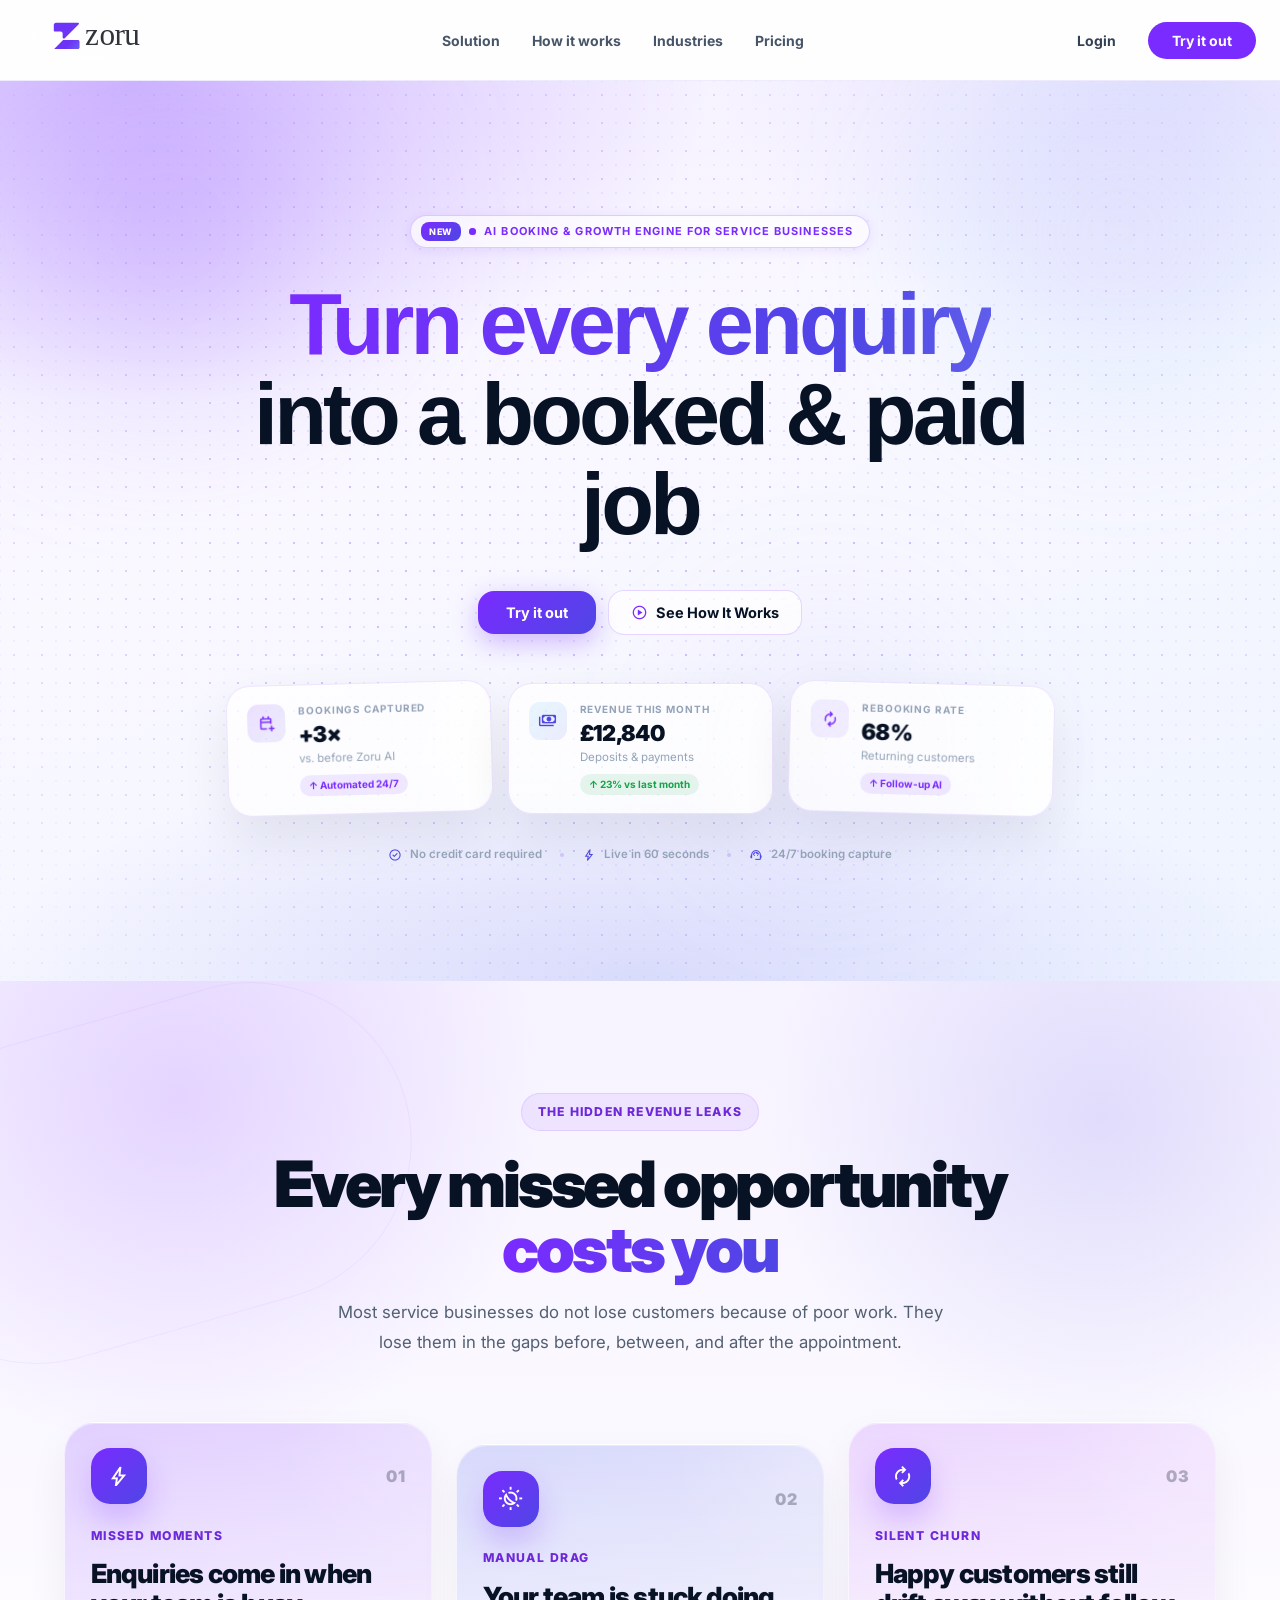
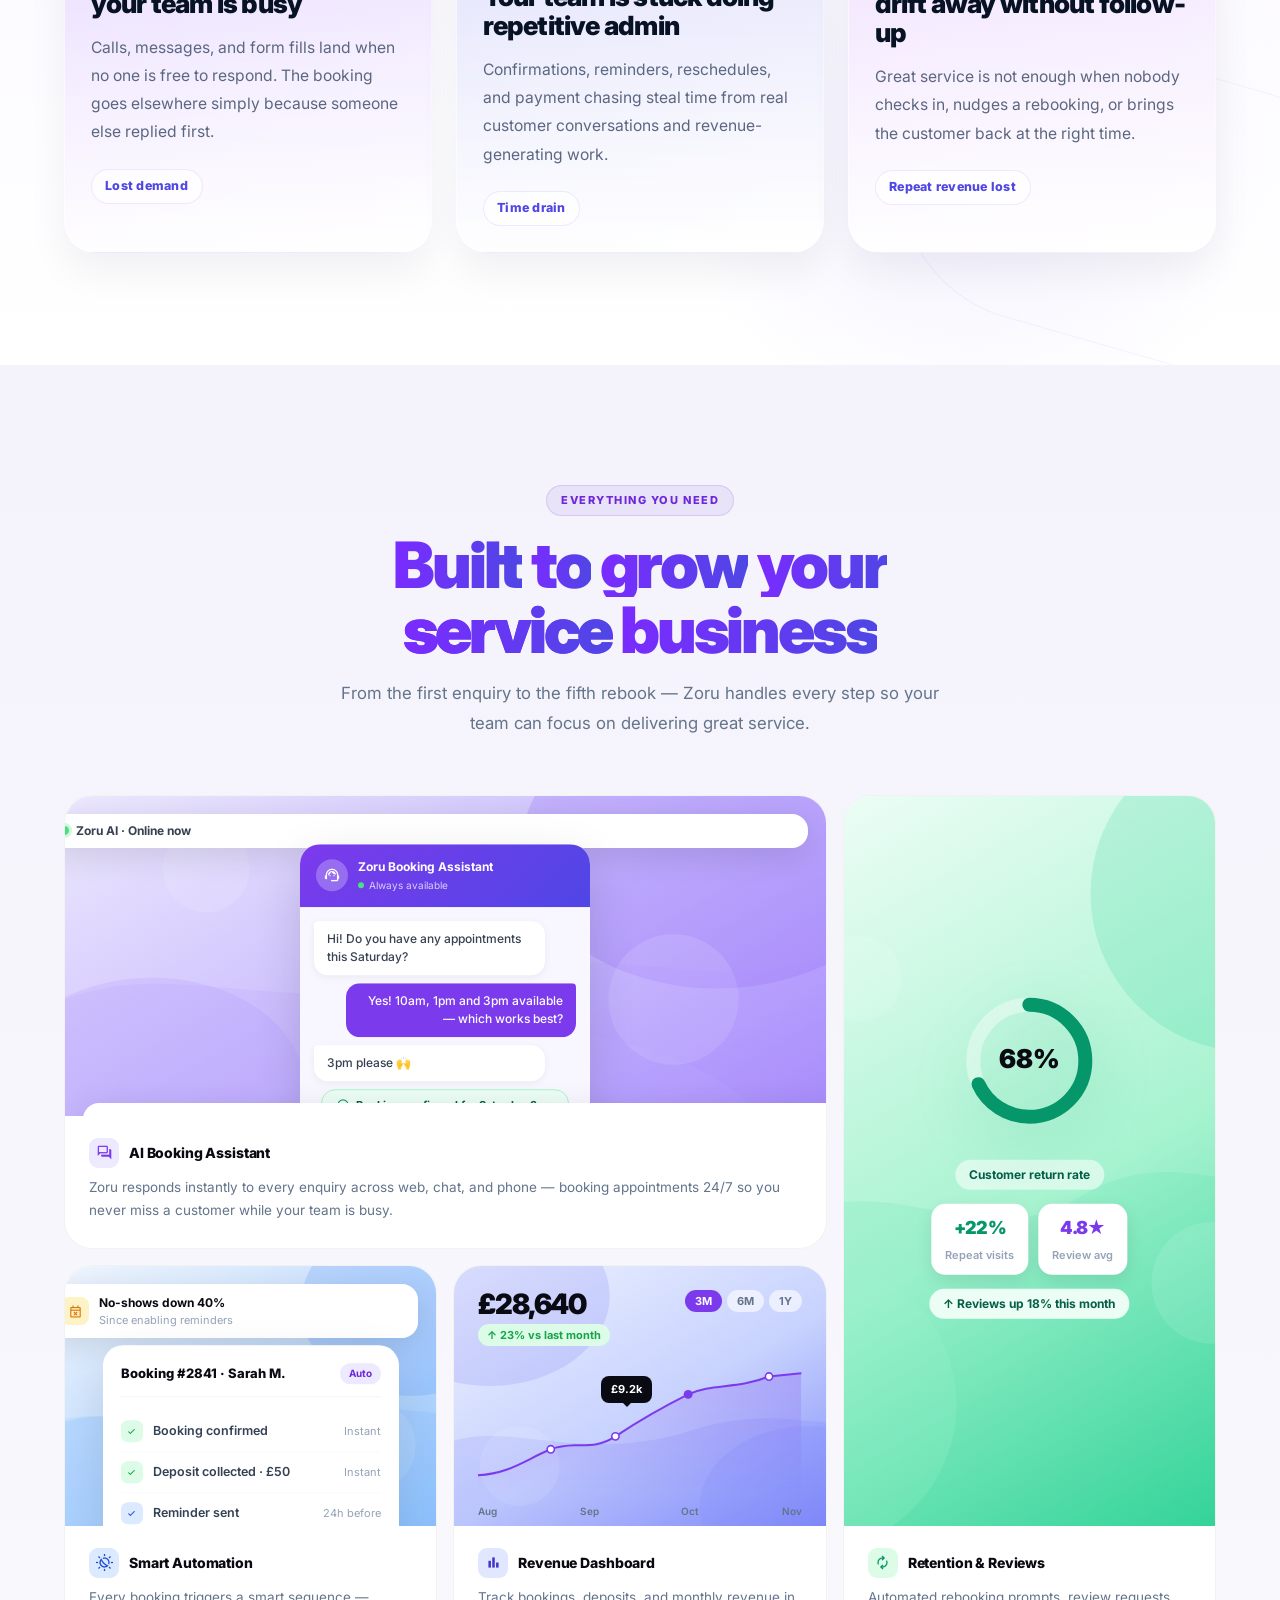
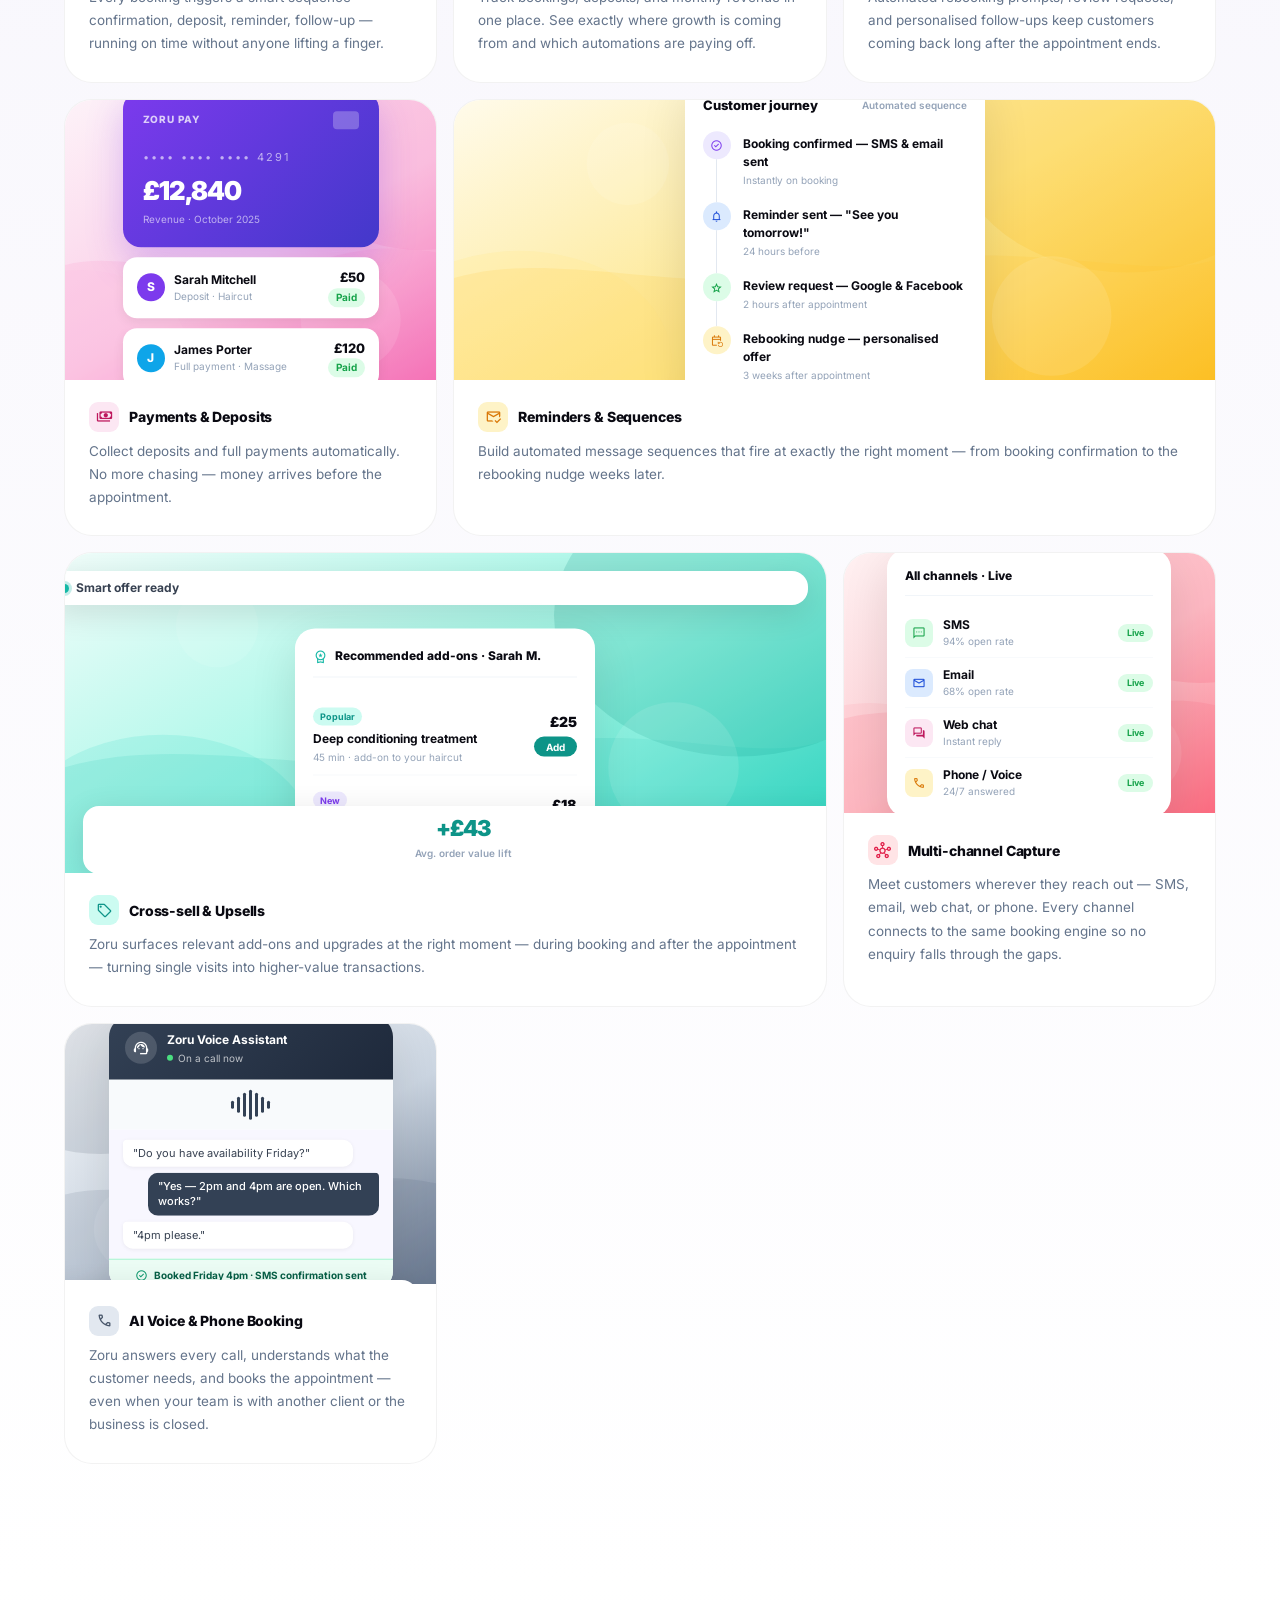
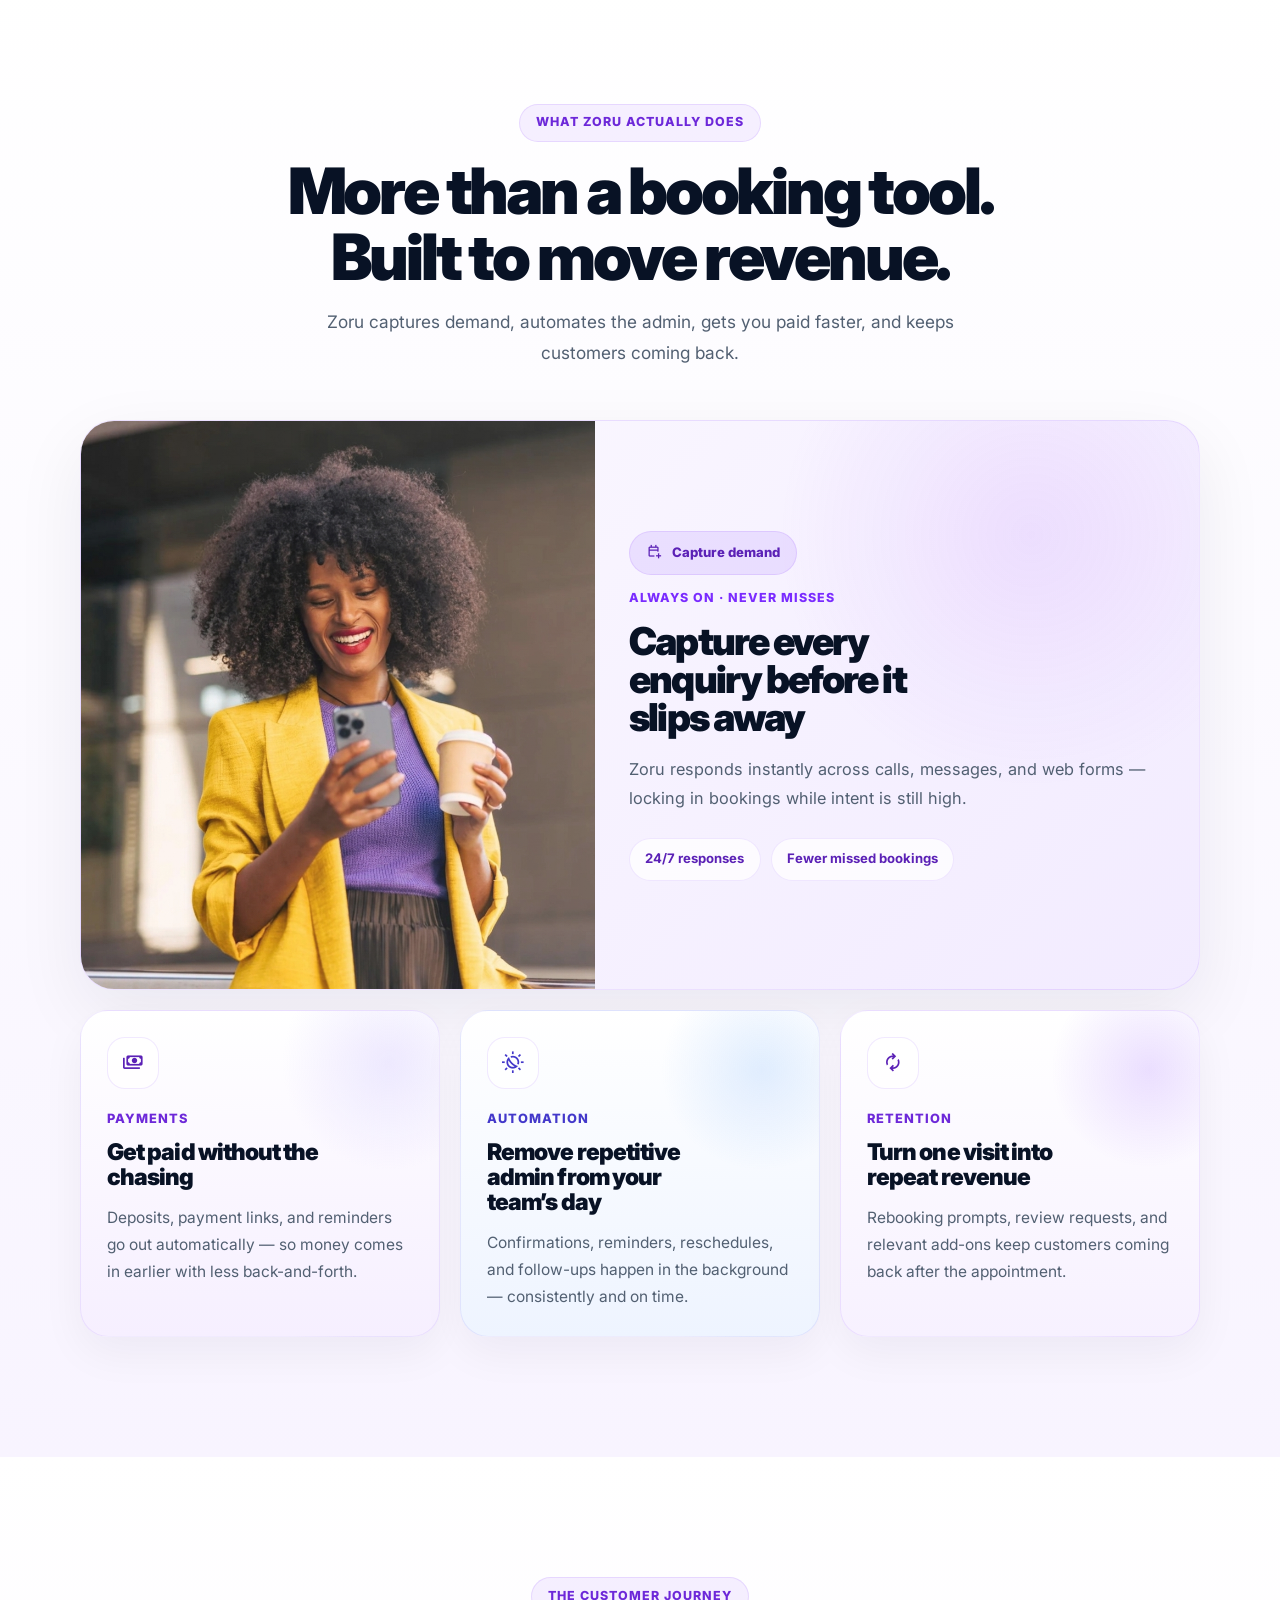
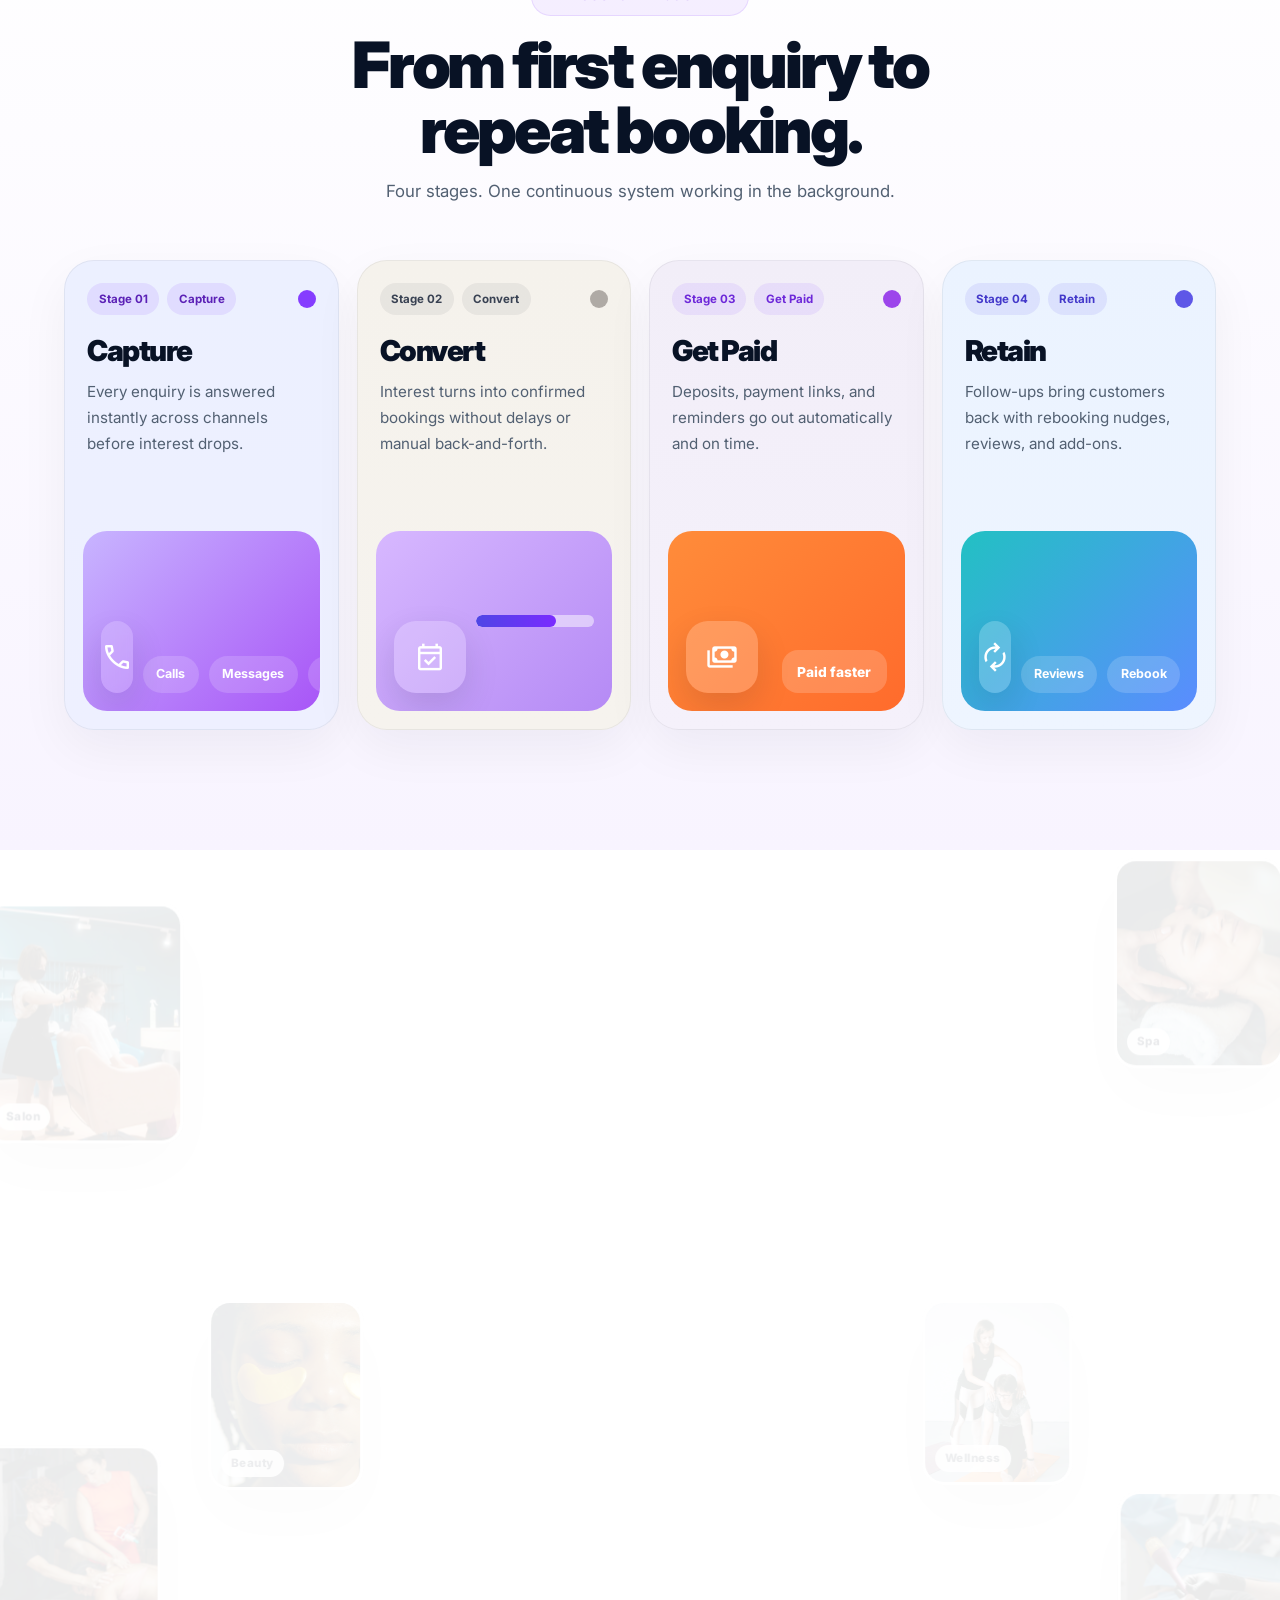
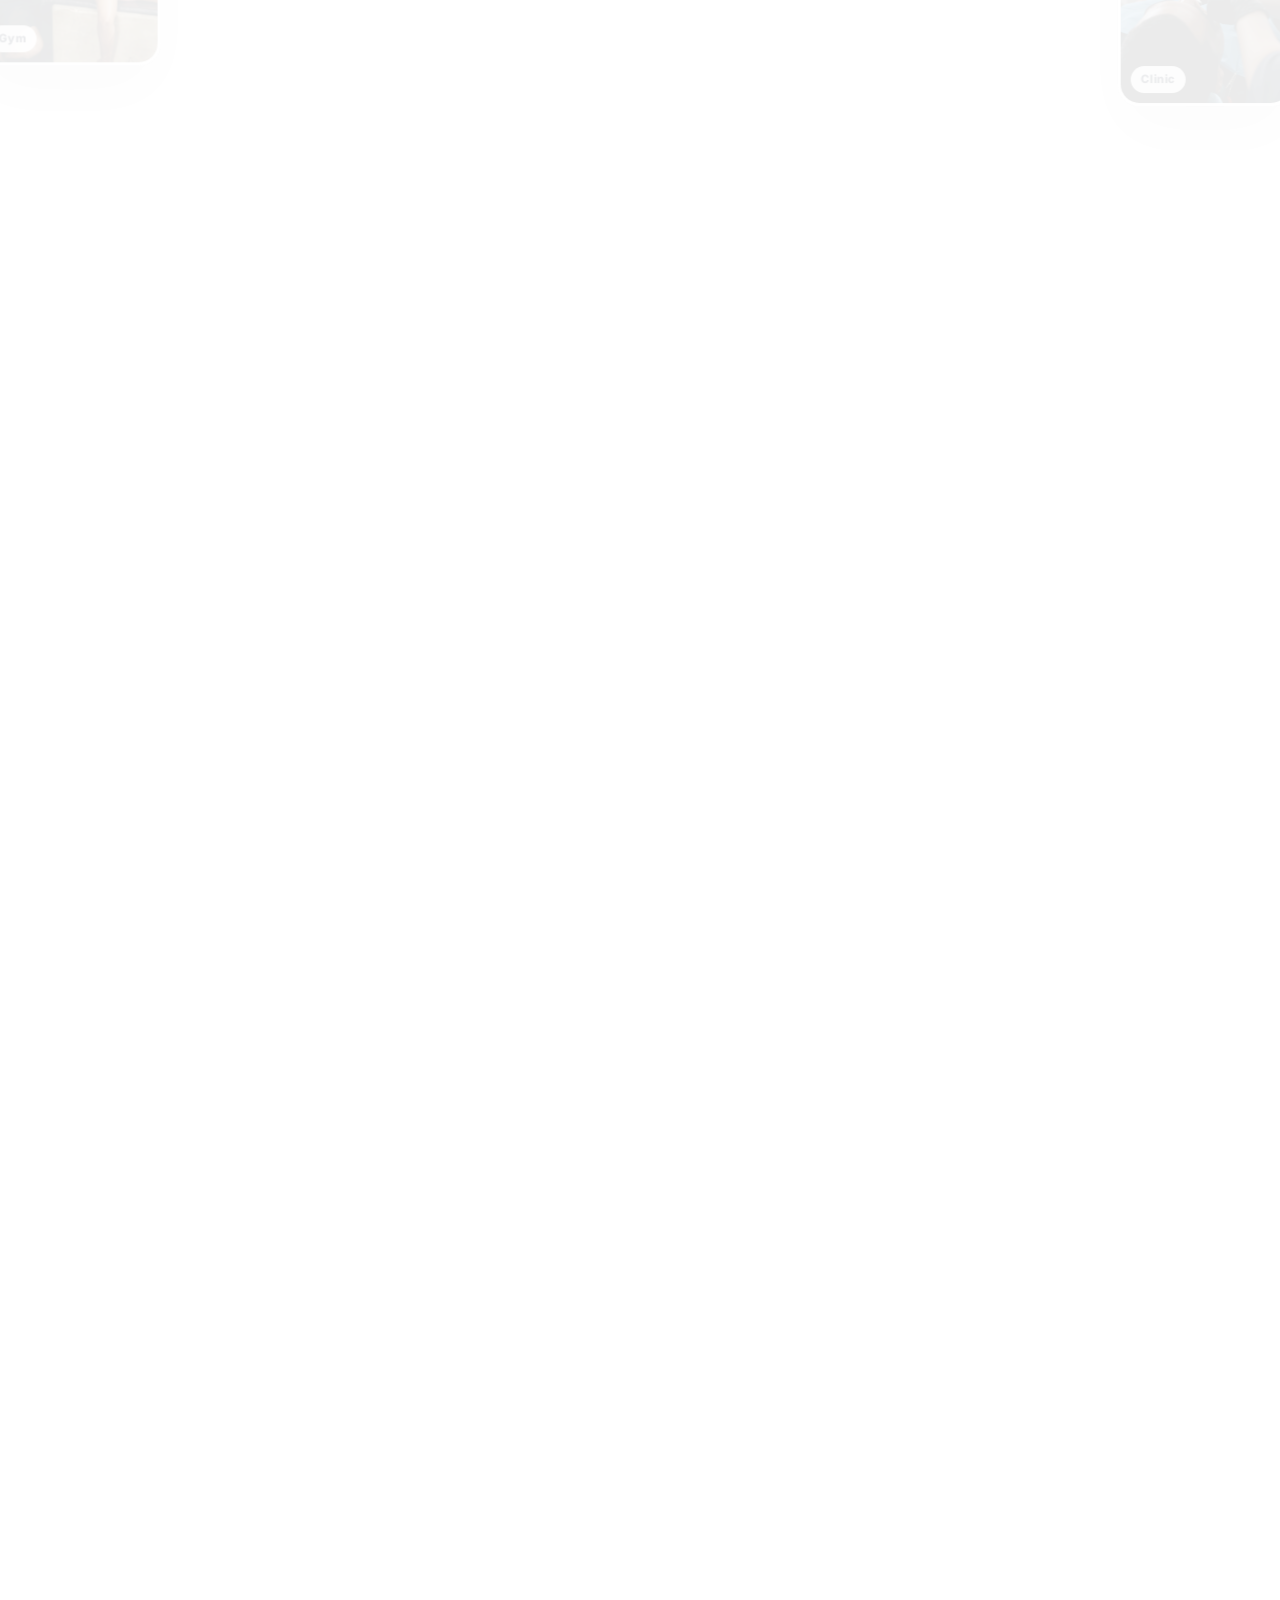
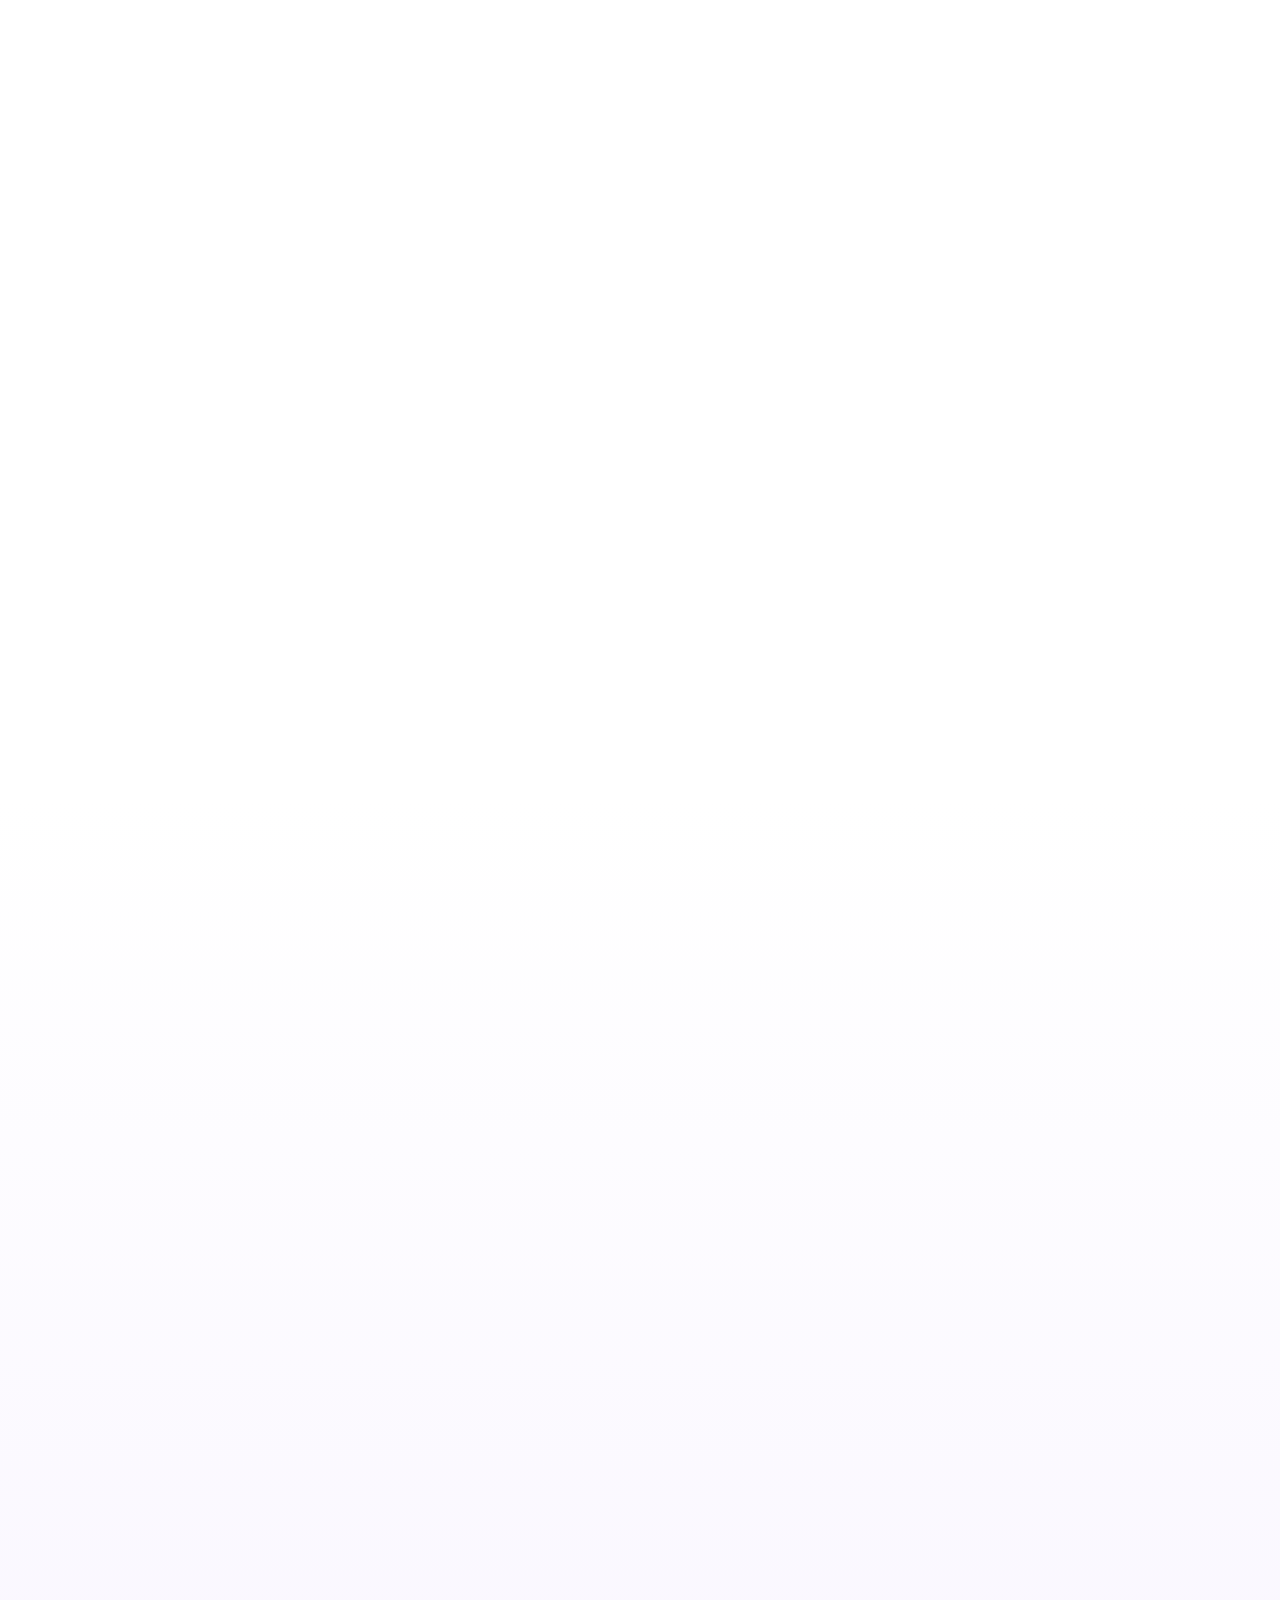
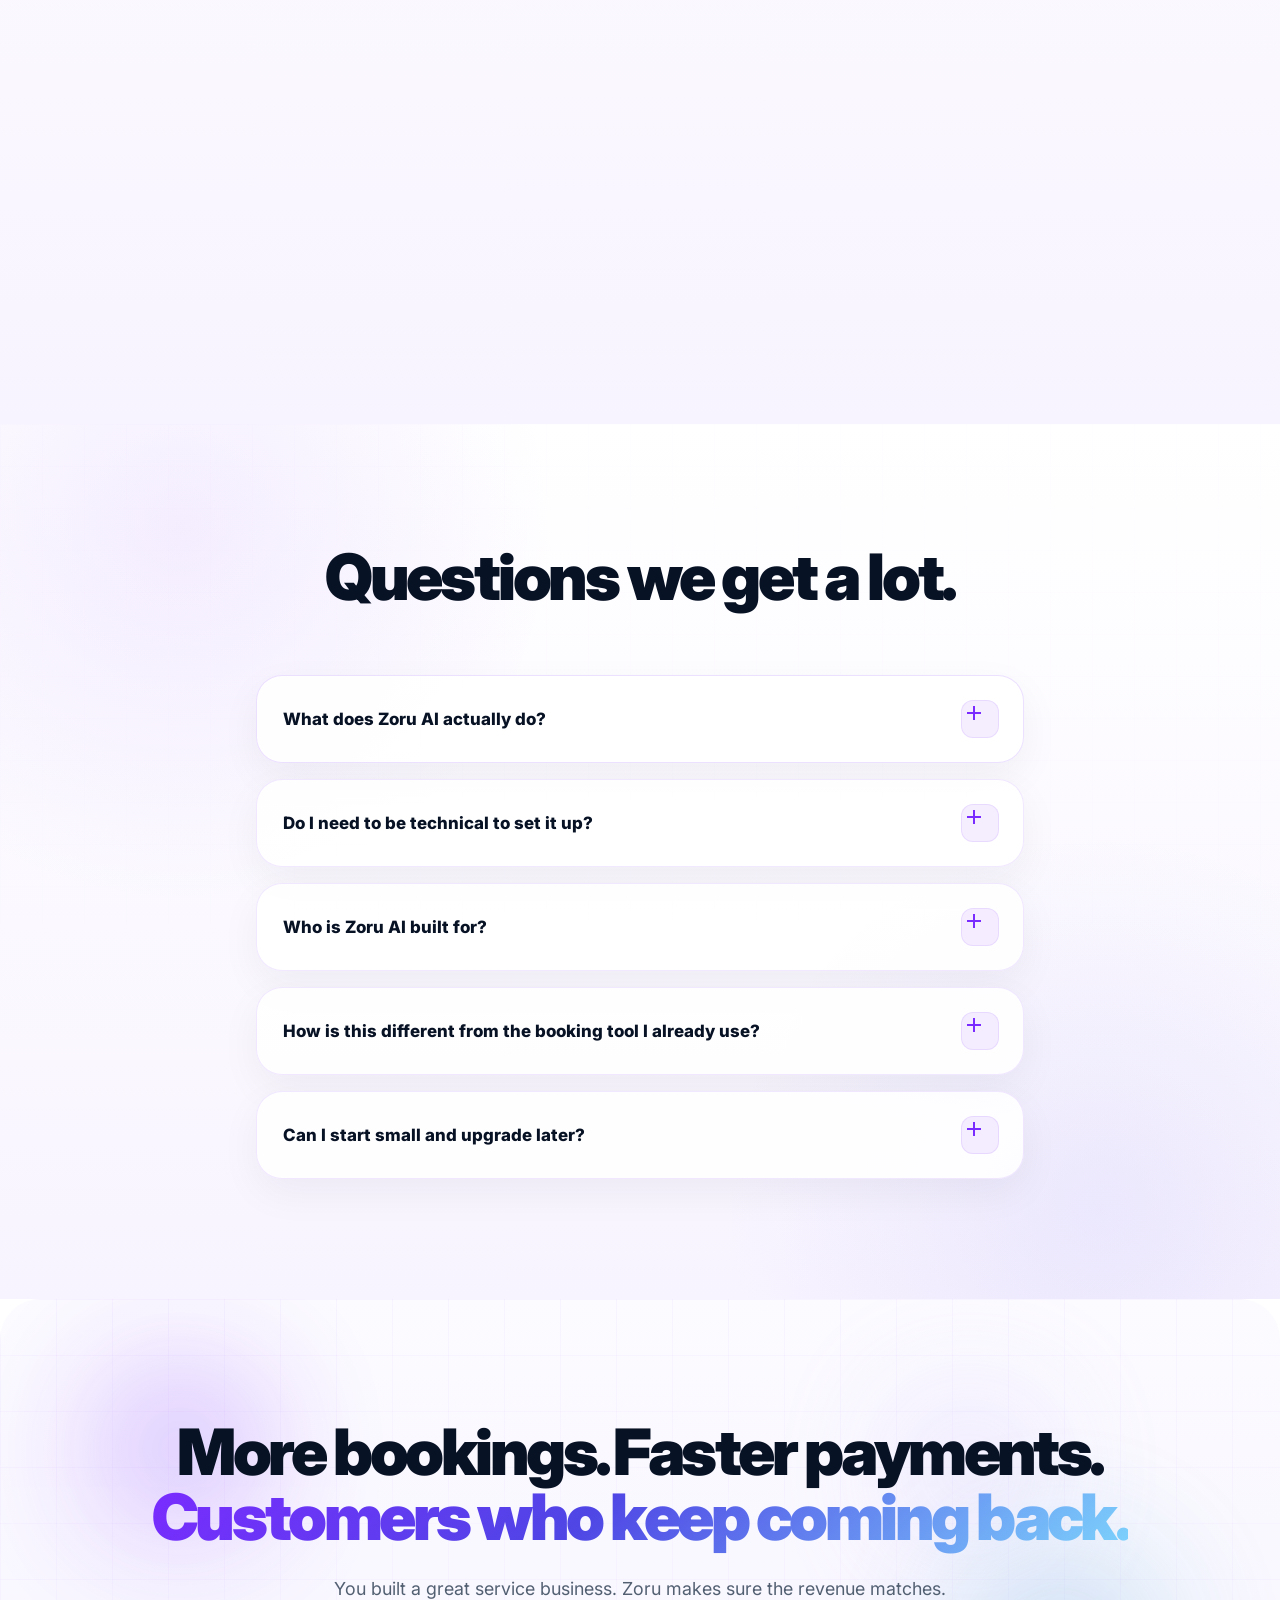
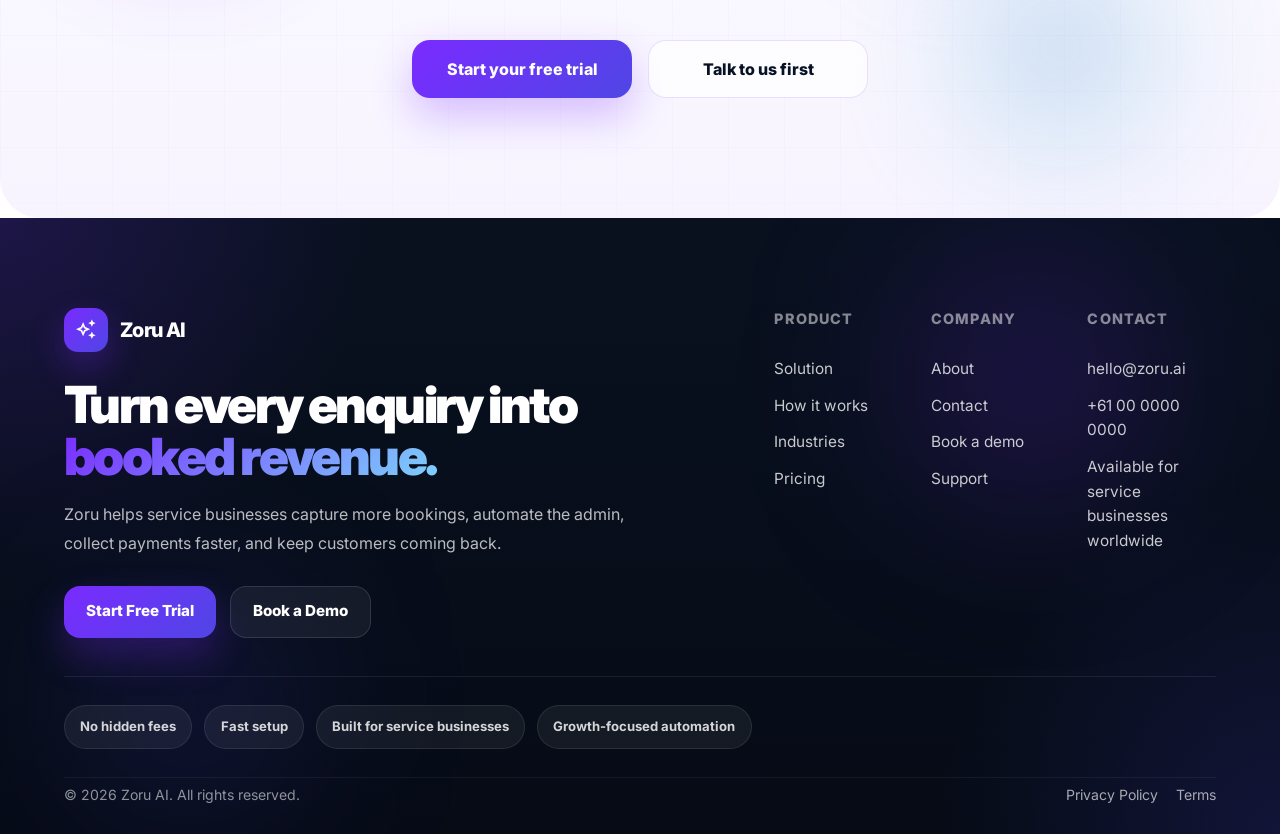
==== commit 6f7c39f5: "adjustments" ====
--- a/index.html
+++ b/index.html
@@ -16,11 +16,8 @@
 <header class="nav">
   <div class="nav__inner">
     <div class="nav__brand">
-      <div class="nav__logo-icon">
-        <span class="material-symbols-outlined">auto_awesome</span>
-      </div>
-      <span class="nav__brand-name">Zoru AI</span>
-    </div>
+  <img src="assets/img/grey-logo.svg" alt="Zoru AI Logo" class="nav__logo">
+</div>
     <nav class="nav__links">
       <a href="#solution">Solution</a>
       <a href="#how-it-works">How it works</a>
@@ -29,7 +26,7 @@
     </nav>
     <div class="nav__actions">
       <button class="nav__login">Login</button>
-      <button class="nav__cta">Start Free Trial</button>
+      <button class="nav__cta">Try it out</button>
     </div>
   </div>
 </header>
@@ -59,7 +56,7 @@
         into a booked &amp; paid job
       </h1>
 
-      <div class="hero__desc-row">
+      <!-- <div class="hero__desc-row">
         <p class="hero__description">
           Zoru AI handles bookings, reminders, payments and follow-up across
           chat, phone and web so your team focuses on delivering great service.
@@ -74,10 +71,10 @@
             <div class="hero__stat-label">Always on,<br>never misses</div>
           </div>
         </div>
-      </div>
+      </div> -->
 
       <div class="hero__buttons">
-        <button class="hero__btn-primary">Start Free Trial</button>
+        <button class="hero__btn-primary">Try it out</button>
         <button class="hero__btn-secondary">
           <span class="material-symbols-outlined">play_circle</span>
           See How It Works
@@ -143,9 +140,79 @@
 
 
   
-
+<section class="problem-premium" id="problem">
+  <div class="problem-premium__bg" aria-hidden="true"></div>
+  <div class="container">
+    <div class="problem-premium__header">
+      <span class="problem-premium__eyebrow">The hidden revenue leaks</span>
+      <h2 class="problem-premium__title">
+        Every missed opportunity <span>costs you</span>
+      </h2>
+      <p class="problem-premium__subtitle">
+        Most service businesses do not lose customers because of poor work.
+        They lose them in the gaps before, between, and after the appointment.
+      </p>
+    </div>
+
+    <div class="problem-premium__grid">
+      <article class="problem-premium__card problem-premium__card--missed">
+        <div class="problem-premium__top">
+          <div class="problem-premium__icon">
+            <span class="material-symbols-outlined">bolt</span>
+          </div>
+          <div class="problem-premium__number">01</div>
+        </div>
+
+        <span class="problem-premium__label">Missed moments</span>
+        <h3>Enquiries come in when your team is busy</h3>
+        <p>
+          Calls, messages, and form fills land when no one is free to respond.
+          The booking goes elsewhere simply because someone else replied first.
+        </p>
+
+        <div class="problem-premium__pill">Lost demand</div>
+      </article>
+
+      <article class="problem-premium__card problem-premium__card--admin">
+        <div class="problem-premium__top">
+          <div class="problem-premium__icon">
+            <span class="material-symbols-outlined">routine</span>
+          </div>
+          <div class="problem-premium__number">02</div>
+        </div>
+
+        <span class="problem-premium__label">Manual drag</span>
+        <h3>Your team is stuck doing repetitive admin</h3>
+        <p>
+          Confirmations, reminders, reschedules, and payment chasing steal time
+          from real customer conversations and revenue-generating work.
+        </p>
+
+        <div class="problem-premium__pill">Time drain</div>
+      </article>
+
+      <article class="problem-premium__card problem-premium__card--churn">
+        <div class="problem-premium__top">
+          <div class="problem-premium__icon">
+            <span class="material-symbols-outlined">autorenew</span>
+          </div>
+          <div class="problem-premium__number">03</div>
+        </div>
+
+        <span class="problem-premium__label">Silent churn</span>
+        <h3>Happy customers still drift away without follow-up</h3>
+        <p>
+          Great service is not enough when nobody checks in, nudges a rebooking,
+          or brings the customer back at the right time.
+        </p>
+
+        <div class="problem-premium__pill">Repeat revenue lost</div>
+      </article>
+    </div>
+  </div>
+</section>
   
-<section class="problem-story">
+<!-- <section class="problem-story">
   <div class="problem-story__mesh"  aria-hidden="true"></div>
   <div class="problem-story__veil"  aria-hidden="true"></div>
 
@@ -189,8 +256,572 @@
       </article>
     </div>
   </div>
+</section> -->
+<!-- ═══════════════════════════════════════════════════════════
+     FIND your existing:
+       <section class="zoru-features" id="features">
+     DELETE everything from that opening tag to its </section>
+     PASTE this entire block in its place
+════════════════════════════════════════════════════════════ -->
+<section class="zf2" id="features">
+  <div class="container">
+
+    <div class="zf2__header reveal-up">
+      <span class="zf2__eye">Everything you need</span>
+      <h2 class="problem-premium__title">Built to grow your<br><span>service business</span></h2>
+      <p class="zf2__sub">From the first enquiry to the fifth rebook — Zoru handles every step so your team can focus on delivering great service.</p>
+    </div>
+
+    <div class="zf2__grid">
+
+      <!-- ① AI BOOKING CHAT — wide -->
+      <article class="zf2-card zf2-card--wide reveal-up">
+        <div class="zf2-card__vis zf2-vis--purple">
+
+          <!-- Decorative illustration -->
+          <svg class="zf2-deco" viewBox="0 0 700 320" xmlns="http://www.w3.org/2000/svg" preserveAspectRatio="xMidYMid slice">
+            <ellipse cx="600" cy="60" rx="180" ry="130" fill="rgba(139,92,246,0.22)" />
+            <ellipse cx="80" cy="280" rx="140" ry="100" fill="rgba(167,139,250,0.18)" />
+            <ellipse cx="350" cy="340" rx="300" ry="120" fill="rgba(196,181,253,0.15)" />
+            <circle cx="560" cy="200" r="60" fill="rgba(255,255,255,0.12)" />
+            <circle cx="130" cy="80" r="40" fill="rgba(255,255,255,0.10)" />
+            <path d="M0,200 C100,160 200,220 350,180 C500,140 600,200 700,160 L700,320 L0,320Z" fill="rgba(167,139,250,0.13)"/>
+          </svg>
+
+          <div class="zf2-fc zf2-badge-live">
+            <span class="zf2-live-dot"></span>
+            Zoru AI · Online now
+          </div>
+
+          <div class="zf2-chat-wrap">
+            <div class="zf2-chat-win">
+              <div class="zf2-chat-top">
+                <div class="zf2-chat-avatar">
+                  <span class="material-symbols-outlined">support_agent</span>
+                </div>
+                <div class="zf2-chat-meta">
+                  <div class="zf2-chat-name">Zoru Booking Assistant</div>
+                  <div class="zf2-chat-status">
+                    <span class="zf2-chat-online"></span>Always available
+                  </div>
+                </div>
+              </div>
+              <div class="zf2-chat-msgs">
+                <div class="zf2-b zf2-b--in">Hi! Do you have any appointments this Saturday?</div>
+                <div class="zf2-b zf2-b--out">Yes! 10am, 1pm and 3pm available — which works best?</div>
+                <div class="zf2-b zf2-b--in">3pm please 🙌</div>
+                <div class="zf2-b zf2-b--confirm">
+                  <span class="material-symbols-outlined">check_circle</span>
+                  Booking confirmed for Saturday 3pm
+                </div>
+              </div>
+            </div>
+          </div>
+
+          <div class="zf2-fc zf2-chat-stat">
+            <strong>+34%</strong>
+            <span>More bookings captured</span>
+          </div>
+
+        </div>
+        <div class="zf2-card__body">
+          <div class="zf2-card__icon-row">
+            <div class="zf2-icon zf2-icon--purple">
+              <span class="material-symbols-outlined">forum</span>
+            </div>
+            <span class="zf2-card__name">AI Booking Assistant</span>
+          </div>
+          <p class="zf2-card__desc">Zoru responds instantly to every enquiry across web, chat, and phone — booking appointments 24/7 so you never miss a customer while your team is busy.</p>
+        </div>
+      </article>
+
+      <!-- ② RETENTION RING — tall, animated -->
+      <article class="zf2-card zf2-card--tall reveal-up" id="zf2-card-ring">
+        <div class="zf2-card__vis zf2-vis--green">
+
+          <!-- Decorative illustration -->
+          <svg class="zf2-deco" viewBox="0 0 400 600" xmlns="http://www.w3.org/2000/svg" preserveAspectRatio="xMidYMid slice">
+            <ellipse cx="380" cy="80" rx="130" ry="130" fill="rgba(52,211,153,0.20)" />
+            <ellipse cx="20" cy="500" rx="120" ry="120" fill="rgba(167,243,208,0.22)" />
+            <path d="M0,350 C80,300 160,380 240,330 C320,280 380,340 400,300 L400,600 L0,600Z" fill="rgba(52,211,153,0.12)"/>
+            <circle cx="350" cy="400" r="50" fill="rgba(255,255,255,0.10)" />
+            <circle cx="60" cy="150" r="35" fill="rgba(255,255,255,0.10)" />
+          </svg>
+
+          <div class="zf2-ret-wrap">
+
+            <svg class="zf2-ring-svg" width="170" height="170" viewBox="0 0 170 170">
+              <circle id="zf2-ring-track" cx="85" cy="85" r="56"
+                fill="none" stroke="rgba(255,255,255,0.4)" stroke-width="14"/>
+              <circle id="zf2-ring-fill"  cx="85" cy="85" r="56"
+                fill="none" stroke="#059669" stroke-width="14"
+                stroke-linecap="round"
+                stroke-dasharray="352"
+                stroke-dashoffset="352"
+                transform="rotate(-90 85 85)"/>
+              <text id="zf2-ring-pct" x="85" y="85"
+                text-anchor="middle" dominant-baseline="middle"
+                style="font-size:26px;font-weight:900;fill:#0a0a12;font-family:Inter,sans-serif">0%</text>
+            </svg>
+
+            <p class="zf2-ret-label">Customer return rate</p>
+
+            <div class="zf2-ret-cards">
+              <div class="zf2-ret-card zf2-ret-card--g">
+                <strong>+22%</strong><span>Repeat visits</span>
+              </div>
+              <div class="zf2-ret-card zf2-ret-card--p">
+                <strong>4.8★</strong><span>Review avg</span>
+              </div>
+            </div>
+
+            <div class="zf2-ret-pill">↑ Reviews up 18% this month</div>
+
+          </div>
+        </div>
+        <div class="zf2-card__body">
+          <div class="zf2-card__icon-row">
+            <div class="zf2-icon zf2-icon--green">
+              <span class="material-symbols-outlined">autorenew</span>
+            </div>
+            <span class="zf2-card__name">Retention &amp; Reviews</span>
+          </div>
+          <p class="zf2-card__desc">Automated rebooking prompts, review requests, and personalised follow-ups keep customers coming back long after the appointment ends.</p>
+        </div>
+      </article>
+
+      <!-- ③ AUTOMATION CHECKLIST — half -->
+      <article class="zf2-card zf2-card--half reveal-up">
+        <div class="zf2-card__vis zf2-vis--blue">
+
+          <!-- Decorative illustration -->
+          <svg class="zf2-deco" viewBox="0 0 400 260" xmlns="http://www.w3.org/2000/svg" preserveAspectRatio="xMidYMid slice">
+            <ellipse cx="360" cy="40" rx="110" ry="90" fill="rgba(59,130,246,0.18)" />
+            <ellipse cx="40" cy="230" rx="100" ry="80" fill="rgba(147,197,253,0.20)" />
+            <path d="M0,160 C80,130 160,180 280,150 C350,130 400,160 400,140 L400,260 L0,260Z" fill="rgba(96,165,250,0.14)"/>
+            <circle cx="320" cy="180" r="45" fill="rgba(255,255,255,0.10)" />
+          </svg>
+
+          <div class="zf2-fc zf2-noshow-badge">
+            <div class="zf2-noshow-icon">
+              <span class="material-symbols-outlined">event_busy</span>
+            </div>
+            <div>
+              <div class="zf2-noshow-t1">No-shows down 40%</div>
+              <div class="zf2-noshow-t2">Since enabling reminders</div>
+            </div>
+          </div>
+
+          <div class="zf2-auto-wrap">
+            <div class="zf2-auto-win">
+              <div class="zf2-auto-hdr">
+                <span>Booking #2841 · Sarah M.</span>
+                <span class="zf2-auto-badge">Auto</span>
+              </div>
+              <div class="zf2-auto-row">
+                <div class="zf2-ck zf2-ck--done"><span class="material-symbols-outlined">check</span></div>
+                <span class="zf2-auto-text">Booking confirmed</span>
+                <span class="zf2-auto-time">Instant</span>
+              </div>
+              <div class="zf2-auto-row">
+                <div class="zf2-ck zf2-ck--done"><span class="material-symbols-outlined">check</span></div>
+                <span class="zf2-auto-text">Deposit collected · £50</span>
+                <span class="zf2-auto-time">Instant</span>
+              </div>
+              <div class="zf2-auto-row">
+                <div class="zf2-ck zf2-ck--blue"><span class="material-symbols-outlined">check</span></div>
+                <span class="zf2-auto-text">Reminder sent</span>
+                <span class="zf2-auto-time">24h before</span>
+              </div>
+              <div class="zf2-auto-row">
+                <div class="zf2-ck zf2-ck--q"><span class="material-symbols-outlined">schedule</span></div>
+                <span class="zf2-auto-text">Review request</span>
+                <span class="zf2-auto-time">+2 days</span>
+              </div>
+            </div>
+          </div>
+
+        </div>
+        <div class="zf2-card__body">
+          <div class="zf2-card__icon-row">
+            <div class="zf2-icon zf2-icon--blue">
+              <span class="material-symbols-outlined">routine</span>
+            </div>
+            <span class="zf2-card__name">Smart Automation</span>
+          </div>
+          <p class="zf2-card__desc">Every booking triggers a smart sequence — confirmation, deposit, reminder, follow-up — running on time without anyone lifting a finger.</p>
+        </div>
+      </article>
+
+      <!-- ④ REVENUE CHART — half, animated -->
+      <article class="zf2-card zf2-card--half reveal-up" id="zf2-card-chart">
+        <div class="zf2-card__vis zf2-vis--indigo">
+
+          <!-- Decorative illustration -->
+          <svg class="zf2-deco" viewBox="0 0 400 260" xmlns="http://www.w3.org/2000/svg" preserveAspectRatio="xMidYMid slice">
+            <ellipse cx="50" cy="30" rx="120" ry="90" fill="rgba(99,102,241,0.16)" />
+            <ellipse cx="370" cy="240" rx="110" ry="80" fill="rgba(129,140,248,0.18)" />
+            <path d="M0,180 C60,150 140,200 250,165 C340,135 400,170 400,150 L400,260 L0,260Z" fill="rgba(99,102,241,0.12)"/>
+            <circle cx="80" cy="200" r="40" fill="rgba(255,255,255,0.09)" />
+          </svg>
+
+          <div class="zf2-chart-wrap">
+            <div class="zf2-chart-top">
+              <div>
+                <div class="zf2-chart-amount">£28,640</div>
+                <div class="zf2-chart-up">↑ 23% vs last month</div>
+              </div>
+              <div class="zf2-chart-range">
+                <button class="zf2-cr zf2-cr--active">3M</button>
+                <button class="zf2-cr">6M</button>
+                <button class="zf2-cr">1Y</button>
+              </div>
+            </div>
+
+            <div class="zf2-chart-svg-area">
+              <div class="zf2-chart-tip" id="zf2-chart-tip">£9.2k</div>
+
+              <svg width="100%" height="100%" viewBox="0 0 400 160" preserveAspectRatio="none">
+                <defs>
+                  <linearGradient id="zf2-cg" x1="0" y1="0" x2="0" y2="1">
+                    <stop offset="0%" stop-color="#7c3aed" stop-opacity=".22"/>
+                    <stop offset="100%" stop-color="#7c3aed" stop-opacity="0"/>
+                  </linearGradient>
+                  <clipPath id="zf2-line-clip">
+                    <rect id="zf2-clip-rect" x="0" y="0" width="0" height="200"/>
+                  </clipPath>
+                </defs>
+
+                <!-- area + line, revealed by clip -->
+                <g clip-path="url(#zf2-line-clip)">
+                  <path id="zf2-line-area"
+                    d="M0,140 C40,138 60,120 90,108 C120,96 140,112 170,92 C200,72 220,60 260,40 C290,26 320,34 360,18 L400,14 L400,160 L0,160Z"
+                    fill="url(#zf2-cg)" opacity="0" style="transition:opacity .4s ease .2s"/>
+                  <path
+                    d="M0,140 C40,138 60,120 90,108 C120,96 140,112 170,92 C200,72 220,60 260,40 C290,26 320,34 360,18 L400,14"
+                    fill="none" stroke="#7c3aed" stroke-width="2.5"
+                    stroke-linecap="round" stroke-linejoin="round"/>
+                </g>
+
+                <!-- dots -->
+                <circle class="zf2-ld" id="zf2-d1" cx="90"  cy="108" r="4.5" fill="#fff" stroke="#7c3aed" stroke-width="2" opacity="0"/>
+                <circle class="zf2-ld" id="zf2-d2" cx="170" cy="92"  r="4.5" fill="#fff" stroke="#7c3aed" stroke-width="2" opacity="0"/>
+                <circle class="zf2-ld" id="zf2-d3" cx="260" cy="40"  r="5.5" fill="#7c3aed" opacity="0"/>
+                <circle class="zf2-ld" id="zf2-d4" cx="360" cy="18"  r="4.5" fill="#fff" stroke="#7c3aed" stroke-width="2" opacity="0"/>
+              </svg>
+            </div>
+
+            <div class="zf2-chart-months">
+              <span>Aug</span><span>Sep</span><span>Oct</span><span>Nov</span>
+            </div>
+          </div>
+        </div>
+        <div class="zf2-card__body">
+          <div class="zf2-card__icon-row">
+            <div class="zf2-icon zf2-icon--indigo">
+              <span class="material-symbols-outlined">bar_chart</span>
+            </div>
+            <span class="zf2-card__name">Revenue Dashboard</span>
+          </div>
+          <p class="zf2-card__desc">Track bookings, deposits, and monthly revenue in one place. See exactly where growth is coming from and which automations are paying off.</p>
+        </div>
+      </article>
+
+      <!-- ⑤ PAYMENTS — third -->
+      <article class="zf2-card zf2-card--third reveal-up">
+        <div class="zf2-card__vis zf2-vis--pink">
+
+          <!-- Decorative illustration -->
+          <svg class="zf2-deco" viewBox="0 0 400 280" xmlns="http://www.w3.org/2000/svg" preserveAspectRatio="xMidYMid slice">
+            <ellipse cx="370" cy="50" rx="130" ry="100" fill="rgba(244,114,182,0.20)" />
+            <ellipse cx="30" cy="260" rx="110" ry="90" fill="rgba(251,207,232,0.25)" />
+            <path d="M0,170 C70,140 150,195 270,160 C360,132 400,165 400,148 L400,280 L0,280Z" fill="rgba(244,114,182,0.13)"/>
+            <circle cx="300" cy="220" r="50" fill="rgba(255,255,255,0.10)" />
+          </svg>
+
+          <div class="zf2-pay-wrap">
+
+            <div class="zf2-pay-card">
+              <div class="zf2-pay-card__top">
+                <span class="zf2-pay-brand">Zoru Pay</span>
+                <div class="zf2-pay-chip"></div>
+              </div>
+              <div class="zf2-pay-num">•••• •••• •••• 4291</div>
+              <div class="zf2-pay-amt">£12,840</div>
+              <div class="zf2-pay-sub">Revenue · October 2025</div>
+            </div>
+
+            <div class="zf2-pay-row">
+              <div class="zf2-pay-row__left">
+                <div class="zf2-pay-avatar" style="background:#7c3aed">S</div>
+                <div>
+                  <div class="zf2-pay-name">Sarah Mitchell</div>
+                  <div class="zf2-pay-label">Deposit · Haircut</div>
+                </div>
+              </div>
+              <div class="zf2-pay-row__right">
+                <div class="zf2-pay-amt-sm">£50</div>
+                <div class="zf2-pay-status">Paid</div>
+              </div>
+            </div>
+
+            <div class="zf2-pay-row">
+              <div class="zf2-pay-row__left">
+                <div class="zf2-pay-avatar" style="background:#0ea5e9">J</div>
+                <div>
+                  <div class="zf2-pay-name">James Porter</div>
+                  <div class="zf2-pay-label">Full payment · Massage</div>
+                </div>
+              </div>
+              <div class="zf2-pay-row__right">
+                <div class="zf2-pay-amt-sm">£120</div>
+                <div class="zf2-pay-status">Paid</div>
+              </div>
+            </div>
+
+          </div>
+        </div>
+        <div class="zf2-card__body">
+          <div class="zf2-card__icon-row">
+            <div class="zf2-icon zf2-icon--pink">
+              <span class="material-symbols-outlined">payments</span>
+            </div>
+            <span class="zf2-card__name">Payments &amp; Deposits</span>
+          </div>
+          <p class="zf2-card__desc">Collect deposits and full payments automatically. No more chasing — money arrives before the appointment.</p>
+        </div>
+      </article>
+
+      <!-- ⑥ REMINDER TIMELINE — two-thirds -->
+      <article class="zf2-card zf2-card--two3 reveal-up">
+        <div class="zf2-card__vis zf2-vis--amber">
+
+          <!-- Decorative illustration -->
+          <svg class="zf2-deco" viewBox="0 0 700 280" xmlns="http://www.w3.org/2000/svg" preserveAspectRatio="xMidYMid slice">
+            <ellipse cx="620" cy="50" rx="160" ry="120" fill="rgba(251,191,36,0.22)" />
+            <ellipse cx="60" cy="250" rx="140" ry="100" fill="rgba(253,230,138,0.25)" />
+            <path d="M0,175 C100,145 220,200 380,165 C520,135 640,180 700,158 L700,280 L0,280Z" fill="rgba(251,191,36,0.14)"/>
+            <circle cx="550" cy="210" r="55" fill="rgba(255,255,255,0.10)" />
+            <circle cx="160" cy="70" r="38" fill="rgba(255,255,255,0.10)" />
+          </svg>
+
+          <div class="zf2-remind-wrap">
+            <div class="zf2-remind-win">
+              <div class="zf2-remind-hdr">
+                Customer journey
+                <span>Automated sequence</span>
+              </div>
+              <div class="zf2-timeline">
+                <div class="zf2-tl-item">
+                  <div class="zf2-tl-dot zf2-tl-dot--p"><span class="material-symbols-outlined">check_circle</span></div>
+                  <div class="zf2-tl-body">
+                    <div class="zf2-tl-title">Booking confirmed — SMS &amp; email sent</div>
+                    <div class="zf2-tl-time">Instantly on booking</div>
+                  </div>
+                </div>
+                <div class="zf2-tl-item">
+                  <div class="zf2-tl-dot zf2-tl-dot--b"><span class="material-symbols-outlined">notifications</span></div>
+                  <div class="zf2-tl-body">
+                    <div class="zf2-tl-title">Reminder sent — "See you tomorrow!"</div>
+                    <div class="zf2-tl-time">24 hours before</div>
+                  </div>
+                </div>
+                <div class="zf2-tl-item">
+                  <div class="zf2-tl-dot zf2-tl-dot--g"><span class="material-symbols-outlined">star</span></div>
+                  <div class="zf2-tl-body">
+                    <div class="zf2-tl-title">Review request — Google &amp; Facebook</div>
+                    <div class="zf2-tl-time">2 hours after appointment</div>
+                  </div>
+                </div>
+                <div class="zf2-tl-item">
+                  <div class="zf2-tl-dot zf2-tl-dot--a"><span class="material-symbols-outlined">event_repeat</span></div>
+                  <div class="zf2-tl-body">
+                    <div class="zf2-tl-title">Rebooking nudge — personalised offer</div>
+                    <div class="zf2-tl-time">3 weeks after appointment</div>
+                  </div>
+                </div>
+              </div>
+            </div>
+          </div>
+
+          <div class="zf2-fc zf2-open-rate">
+            <strong>94%</strong>
+            <span>SMS open rate</span>
+          </div>
+
+        </div>
+        <div class="zf2-card__body">
+          <div class="zf2-card__icon-row">
+            <div class="zf2-icon zf2-icon--amber">
+              <span class="material-symbols-outlined">mark_email_read</span>
+            </div>
+            <span class="zf2-card__name">Reminders &amp; Sequences</span>
+          </div>
+          <p class="zf2-card__desc">Build automated message sequences that fire at exactly the right moment — from booking confirmation to the rebooking nudge weeks later.</p>
+        </div>
+      </article>
+
+      <!-- ⑦ CROSS-SELL & UPSELL — wide -->
+      <article class="zf2-card zf2-card--wide reveal-up">
+        <div class="zf2-card__vis zf2-vis--teal">
+          <svg class="zf2-deco" viewBox="0 0 700 320" xmlns="http://www.w3.org/2000/svg" preserveAspectRatio="xMidYMid slice">
+            <ellipse cx="620" cy="70" rx="170" ry="130" fill="rgba(13,148,136,0.18)"/>
+            <ellipse cx="90" cy="280" rx="140" ry="100" fill="rgba(45,212,191,0.16)"/>
+            <path d="M0,210 C120,175 260,230 400,195 C530,162 630,210 700,185 L700,320 L0,320Z" fill="rgba(20,184,166,0.13)"/>
+            <circle cx="560" cy="210" r="60" fill="rgba(255,255,255,0.10)"/>
+            <circle cx="140" cy="80" r="38" fill="rgba(255,255,255,0.09)"/>
+          </svg>
+          <div class="zf2-fc zf2-upsell-badge">
+            <span class="zf2-upsell-dot"></span>
+            Smart offer ready
+          </div>
+          <div class="zf2-upsell-wrap">
+            <div class="zf2-upsell-win">
+              <div class="zf2-upsell-hdr">
+                <span class="material-symbols-outlined">workspace_premium</span>
+                Recommended add-ons · Sarah M.
+              </div>
+              <div class="zf2-upsell-item">
+                <div class="zf2-upsell-item__left">
+                  <div class="zf2-upsell-tag">Popular</div>
+                  <div class="zf2-upsell-name">Deep conditioning treatment</div>
+                  <div class="zf2-upsell-sub">45 min · add-on to your haircut</div>
+                </div>
+                <div class="zf2-upsell-item__right">
+                  <div class="zf2-upsell-price">£25</div>
+                  <button class="zf2-upsell-btn">Add</button>
+                </div>
+              </div>
+              <div class="zf2-upsell-item zf2-upsell-item--last">
+                <div class="zf2-upsell-item__left">
+                  <div class="zf2-upsell-tag zf2-upsell-tag--new">New</div>
+                  <div class="zf2-upsell-name">Scalp massage upgrade</div>
+                  <div class="zf2-upsell-sub">20 min · before your appointment</div>
+                </div>
+                <div class="zf2-upsell-item__right">
+                  <div class="zf2-upsell-price">£18</div>
+                  <button class="zf2-upsell-btn">Add</button>
+                </div>
+              </div>
+            </div>
+          </div>
+          <div class="zf2-fc zf2-upsell-stat">
+            <strong>+£43</strong>
+            <span>Avg. order value lift</span>
+          </div>
+        </div>
+        <div class="zf2-card__body">
+          <div class="zf2-card__icon-row">
+            <div class="zf2-icon zf2-icon--teal">
+              <span class="material-symbols-outlined">sell</span>
+            </div>
+            <span class="zf2-card__name">Cross-sell &amp; Upsells</span>
+          </div>
+          <p class="zf2-card__desc">Zoru surfaces relevant add-ons and upgrades at the right moment — during booking and after the appointment — turning single visits into higher-value transactions.</p>
+        </div>
+      </article>
+
+      <!-- ⑧ MULTI-CHANNEL — half -->
+      <article class="zf2-card zf2-card--half reveal-up">
+        <div class="zf2-card__vis zf2-vis--rose">
+          <svg class="zf2-deco" viewBox="0 0 400 260" xmlns="http://www.w3.org/2000/svg" preserveAspectRatio="xMidYMid slice">
+            <ellipse cx="370" cy="40" rx="120" ry="90" fill="rgba(244,63,94,0.15)"/>
+            <ellipse cx="40" cy="230" rx="110" ry="80" fill="rgba(253,164,175,0.20)"/>
+            <path d="M0,170 C80,140 180,185 300,155 C370,135 400,165 400,148 L400,260 L0,260Z" fill="rgba(244,63,94,0.11)"/>
+            <circle cx="310" cy="200" r="42" fill="rgba(255,255,255,0.09)"/>
+          </svg>
+          <div class="zf2-chan-wrap">
+            <div class="zf2-chan-win">
+              <div class="zf2-chan-hdr">All channels · Live</div>
+              <div class="zf2-chan-row">
+                <div class="zf2-chan-icon" style="background:#dcfce7;color:#16a34a"><span class="material-symbols-outlined">sms</span></div>
+                <div class="zf2-chan-meta"><div class="zf2-chan-name">SMS</div><div class="zf2-chan-val">94% open rate</div></div>
+                <div class="zf2-chan-pill">Live</div>
+              </div>
+              <div class="zf2-chan-row">
+                <div class="zf2-chan-icon" style="background:#dbeafe;color:#1d4ed8"><span class="material-symbols-outlined">mail</span></div>
+                <div class="zf2-chan-meta"><div class="zf2-chan-name">Email</div><div class="zf2-chan-val">68% open rate</div></div>
+                <div class="zf2-chan-pill">Live</div>
+              </div>
+              <div class="zf2-chan-row">
+                <div class="zf2-chan-icon" style="background:#fce7f3;color:#be185d"><span class="material-symbols-outlined">forum</span></div>
+                <div class="zf2-chan-meta"><div class="zf2-chan-name">Web chat</div><div class="zf2-chan-val">Instant reply</div></div>
+                <div class="zf2-chan-pill">Live</div>
+              </div>
+              <div class="zf2-chan-row zf2-chan-row--last">
+                <div class="zf2-chan-icon" style="background:#fef3c7;color:#d97706"><span class="material-symbols-outlined">call</span></div>
+                <div class="zf2-chan-meta"><div class="zf2-chan-name">Phone / Voice</div><div class="zf2-chan-val">24/7 answered</div></div>
+                <div class="zf2-chan-pill">Live</div>
+              </div>
+            </div>
+          </div>
+        </div>
+        <div class="zf2-card__body">
+          <div class="zf2-card__icon-row">
+            <div class="zf2-icon zf2-icon--rose">
+              <span class="material-symbols-outlined">hub</span>
+            </div>
+            <span class="zf2-card__name">Multi-channel Capture</span>
+          </div>
+          <p class="zf2-card__desc">Meet customers wherever they reach out — SMS, email, web chat, or phone. Every channel connects to the same booking engine so no enquiry falls through the gaps.</p>
+        </div>
+      </article>
+
+      <!-- ⑨ AI VOICE — half -->
+      <article class="zf2-card zf2-card--half reveal-up">
+        <div class="zf2-card__vis zf2-vis--slate">
+          <svg class="zf2-deco" viewBox="0 0 400 260" xmlns="http://www.w3.org/2000/svg" preserveAspectRatio="xMidYMid slice">
+            <ellipse cx="50" cy="35" rx="130" ry="95" fill="rgba(71,85,105,0.15)"/>
+            <ellipse cx="370" cy="240" rx="120" ry="85" fill="rgba(148,163,184,0.18)"/>
+            <path d="M0,175 C70,148 160,192 280,162 C360,140 400,172 400,155 L400,260 L0,260Z" fill="rgba(71,85,105,0.12)"/>
+            <circle cx="85" cy="205" r="42" fill="rgba(255,255,255,0.09)"/>
+          </svg>
+          <div class="zf2-voice-wrap">
+            <div class="zf2-voice-win">
+              <div class="zf2-voice-top">
+                <div class="zf2-voice-avatar">
+                  <span class="material-symbols-outlined">support_agent</span>
+                </div>
+                <div>
+                  <div class="zf2-voice-name">Zoru Voice Assistant</div>
+                  <div class="zf2-voice-status">
+                    <span class="zf2-voice-pulse"></span>On a call now
+                  </div>
+                </div>
+              </div>
+              <div class="zf2-voice-wave">
+                <span></span><span></span><span></span><span></span><span></span><span></span><span></span>
+              </div>
+              <div class="zf2-voice-transcript">
+                <div class="zf2-vt-row zf2-vt-caller">"Do you have availability Friday?"</div>
+                <div class="zf2-vt-row zf2-vt-ai">"Yes — 2pm and 4pm are open. Which works?"</div>
+                <div class="zf2-vt-row zf2-vt-caller">"4pm please."</div>
+              </div>
+              <div class="zf2-voice-confirm">
+                <span class="material-symbols-outlined">check_circle</span>
+                Booked Friday 4pm · SMS confirmation sent
+              </div>
+            </div>
+          </div>
+          <div class="zf2-fc zf2-voice-stat">
+            <strong>0%</strong>
+            <span>Missed calls</span>
+          </div>
+        </div>
+        <div class="zf2-card__body">
+          <div class="zf2-card__icon-row">
+            <div class="zf2-icon zf2-icon--slate">
+              <span class="material-symbols-outlined">call</span>
+            </div>
+            <span class="zf2-card__name">AI Voice &amp; Phone Booking</span>
+          </div>
+          <p class="zf2-card__desc">Zoru answers every call, understands what the customer needs, and books the appointment — even when your team is with another client or the business is closed.</p>
+        </div>
+      </article>
+
+    </div><!-- /.zf2__grid -->
+  </div><!-- /.container -->
 </section>
-
 
 
 <section class="value-bento value-bento--editorial" id="solution">
@@ -1523,5 +2154,407 @@
 })();
 </script>
 
+<script>
+  document.querySelectorAll('.reveal-up').forEach((el) => {
+    const obs = new IntersectionObserver(([entry]) => {
+      if (entry.isIntersecting) {
+        el.classList.add('is-visible');
+      }
+    }, { threshold: 0.12 });
+
+    obs.observe(el);
+  });
+</script>
+
+<!-- ═══════════════════════════════════════════════════════════
+     FEATURES CHART ANIMATIONS
+     Paste this block just before your closing </body> tag.
+     Keep all your existing <script> blocks — just add this one.
+════════════════════════════════════════════════════════════ -->
+<script>
+(function () {
+
+  /* ── Watch both cards with IntersectionObserver ── */
+  var animated = { ring: false, chart: false };
+
+  var io = new IntersectionObserver(function (entries) {
+    entries.forEach(function (entry) {
+      if (!entry.isIntersecting) return;
+
+      if (entry.target.id === 'zf2-card-ring' && !animated.ring) {
+        animated.ring = true;
+        animateRing();
+      }
+      if (entry.target.id === 'zf2-card-chart' && !animated.chart) {
+        animated.chart = true;
+        animateChart();
+      }
+    });
+  }, { threshold: 0.3 });
+
+  var ringCard  = document.getElementById('zf2-card-ring');
+  var chartCard = document.getElementById('zf2-card-chart');
+  if (ringCard)  io.observe(ringCard);
+  if (chartCard) io.observe(chartCard);
+
+
+  /* ══════════════════════════════════════
+     RING — draws green arc + counts up
+  ══════════════════════════════════════ */
+  function animateRing() {
+    var fill   = document.getElementById('zf2-ring-fill');
+    var pctEl  = document.getElementById('zf2-ring-pct');
+    var TARGET = 68;           /* percentage to fill        */
+    var CIRC   = 352;          /* 2 × π × r (r = 56)        */
+
+    /* offset = circumference × (1 - pct/100) */
+    var finalOffset = CIRC * (1 - TARGET / 100); /* ≈ 112.6 */
+
+    /* trigger the CSS transition */
+    requestAnimationFrame(function () {
+      fill.style.strokeDashoffset = finalOffset;
+    });
+
+    /* count-up number, synced to 1.6 s ease-out */
+    var DURATION = 1600;
+    var startTime = null;
+
+    function easeOutCubic(t) { return 1 - Math.pow(1 - t, 3); }
+
+    function tick(timestamp) {
+      if (!startTime) startTime = timestamp;
+      var elapsed = timestamp - startTime;
+      var progress = Math.min(elapsed / DURATION, 1);
+      var eased    = easeOutCubic(progress);
+      pctEl.textContent = Math.round(eased * TARGET) + '%';
+      if (progress < 1) requestAnimationFrame(tick);
+    }
+    requestAnimationFrame(tick);
+  }
+
+
+  /* ══════════════════════════════════════
+     CHART — line draws left-to-right,
+             dots pop in, tooltip fades in
+  ══════════════════════════════════════ */
+  function animateChart() {
+    var clipRect = document.getElementById('zf2-clip-rect');
+    var areaPath = document.getElementById('zf2-line-area');
+    var tip      = document.getElementById('zf2-chart-tip');
+    var dotIds   = ['zf2-d1', 'zf2-d2', 'zf2-d3', 'zf2-d4'];
+    var dotDelays = [550, 850, 1150, 1450]; /* ms after animation starts */
+
+    /* 1. expand clip rect → reveals line + fill left-to-right */
+    requestAnimationFrame(function () {
+      if (clipRect) clipRect.setAttribute('width', '400');
+      if (areaPath) areaPath.style.opacity = '1';
+    });
+
+    /* 2. dots fade in one by one */
+    dotIds.forEach(function (id, i) {
+      setTimeout(function () {
+        var dot = document.getElementById(id);
+        if (dot) dot.style.opacity = '1';
+      }, dotDelays[i]);
+    });
+
+    /* 3. tooltip appears after line finishes */
+    setTimeout(function () {
+      if (tip) tip.classList.add('zf2-tip-show');
+    }, 1600);
+  }
+
+})();
+</script>
+
+
+
+<!-- ═══════════════════════════════════════════════
+     BENTO GRID — ENHANCED SCROLL ANIMATIONS
+     Staggered card entrances + floating UI elements
+     + number count-ups + live typing effect
+════════════════════════════════════════════════ -->
+<script>
+(function () {
+
+  /* ── 1. STAGGERED CARD ENTRANCE ──────────────────
+     Cards inside .zf2__grid slide up with cascading
+     delays so they enter like a wave, not all at once
+  ─────────────────────────────────────────────────── */
+  var grid = document.querySelector('.zf2__grid');
+  if (grid) {
+    var cards = grid.querySelectorAll('.zf2-card');
+    cards.forEach(function (card, i) {
+      card.style.transitionDelay = (i * 80) + 'ms';
+    });
+  }
+
+  /* ── 2. ENHANCED REVEAL: scale + blur ─────────────
+     Override the basic translateY with a richer entrance
+  ─────────────────────────────────────────────────── */
+  var zf2Cards = document.querySelectorAll('.zf2__grid .zf2-card');
+  zf2Cards.forEach(function (card) {
+    card.classList.add('zf2-card-hidden');
+  });
+
+  var cardObserver = new IntersectionObserver(function (entries) {
+    entries.forEach(function (entry) {
+      if (entry.isIntersecting) {
+        entry.target.classList.add('zf2-card-visible');
+        cardObserver.unobserve(entry.target);
+      }
+    });
+  }, { threshold: 0.12, rootMargin: '0px 0px -40px 0px' });
+
+  zf2Cards.forEach(function (card) { cardObserver.observe(card); });
+
+
+  /* ── 3. FLOATING ANIMATION on UI elements ─────────
+     Chat window, upsell win, voice win — subtle bob
+  ─────────────────────────────────────────────────── */
+  var floatEls = [
+    '.zf2-chat-win',
+    '.zf2-auto-win',
+    '.zf2-upsell-win',
+    '.zf2-chan-win',
+    '.zf2-voice-win',
+    '.zf2-remind-win',
+    '.zf2-pay-wrap',
+  ];
+  floatEls.forEach(function (sel, i) {
+    var el = document.querySelector(sel);
+    if (el) {
+      el.style.animation = 'zf2Float ' + (3.5 + i * 0.4) + 's ease-in-out ' + (i * 0.3) + 's infinite';
+    }
+  });
+
+
+  /* ── 4. NUMBER COUNT-UP ───────────────────────────
+     Trigger count-up on stat numbers when card is visible
+  ─────────────────────────────────────────────────── */
+  function countUp(el, target, duration, prefix, suffix) {
+    var start = 0;
+    var startTime = null;
+    function step(ts) {
+      if (!startTime) startTime = ts;
+      var p = Math.min((ts - startTime) / duration, 1);
+      var ease = 1 - Math.pow(1 - p, 3);
+      el.textContent = prefix + Math.round(ease * target) + suffix;
+      if (p < 1) requestAnimationFrame(step);
+    }
+    requestAnimationFrame(step);
+  }
+
+  var statTargets = [
+    { sel: '.zf2-chat-stat strong',   val: 34,     pre: '+',  suf: '%', dur: 1400 },
+    { sel: '.zf2-upsell-stat strong', val: 43,     pre: '+£', suf: '',  dur: 1200 },
+    { sel: '.zf2-open-rate strong',   val: 94,     pre: '',   suf: '%', dur: 1500 },
+    { sel: '.zf2-voice-stat strong',  val: 0,      pre: '',   suf: '%', dur: 800  },
+  ];
+
+  var statObserver = new IntersectionObserver(function (entries) {
+    entries.forEach(function (entry) {
+      if (!entry.isIntersecting) return;
+      var el = entry.target;
+      var cfg = statTargets.find(function (s) { return el.matches(s.sel); });
+      if (cfg) {
+        countUp(el, cfg.val, cfg.dur, cfg.pre, cfg.suf);
+        statObserver.unobserve(el);
+      }
+    });
+  }, { threshold: 0.5 });
+
+  statTargets.forEach(function (cfg) {
+    var el = document.querySelector(cfg.sel);
+    if (el) {
+      el.textContent = cfg.pre + '0' + cfg.suf;
+      statObserver.observe(el);
+    }
+  });
+
+
+  /* ── 5. CHAT TYPING ANIMATION ─────────────────────
+     Messages appear one by one when chat card enters
+  ─────────────────────────────────────────────────── */
+  var chatMsgs = document.querySelectorAll('.zf2-chat-msgs .zf2-b');
+  chatMsgs.forEach(function (m) { m.style.opacity = '0'; m.style.transform = 'translateY(8px)'; m.style.transition = 'opacity .4s ease, transform .4s ease'; });
+
+  var chatCard = document.querySelector('.zf2-card--wide');
+  if (chatCard) {
+    var chatTriggered = false;
+    new IntersectionObserver(function (entries) {
+      if (entries[0].isIntersecting && !chatTriggered) {
+        chatTriggered = true;
+        chatMsgs.forEach(function (m, i) {
+          setTimeout(function () {
+            m.style.opacity = '1';
+            m.style.transform = 'translateY(0)';
+          }, 600 + i * 320);
+        });
+      }
+    }, { threshold: 0.3 }).observe(chatCard);
+  }
+
+
+  /* ── 6. CHECKLIST ROWS ANIMATE IN ─────────────────
+     Each automation row ticks in sequentially
+  ─────────────────────────────────────────────────── */
+  var autoRows = document.querySelectorAll('.zf2-auto-row');
+  autoRows.forEach(function (r) { r.style.opacity = '0'; r.style.transform = 'translateX(-10px)'; r.style.transition = 'opacity .35s ease, transform .35s ease'; });
+
+  var autoCard = document.querySelector('.zf2-auto-wrap');
+  if (autoCard) {
+    new IntersectionObserver(function (entries) {
+      if (entries[0].isIntersecting) {
+        autoRows.forEach(function (r, i) {
+          setTimeout(function () {
+            r.style.opacity = '1';
+            r.style.transform = 'translateX(0)';
+          }, 300 + i * 180);
+        });
+        this.disconnect();
+      }
+    }, { threshold: 0.4 }).observe(autoCard);
+  }
+
+
+  /* ── 7. CHANNEL ROWS SLIDE IN ─────────────────────
+  ─────────────────────────────────────────────────── */
+  var chanRows = document.querySelectorAll('.zf2-chan-row');
+  chanRows.forEach(function (r) { r.style.opacity = '0'; r.style.transform = 'translateX(-12px)'; r.style.transition = 'opacity .4s ease, transform .4s ease'; });
+
+  var chanCard = document.querySelector('.zf2-chan-win');
+  if (chanCard) {
+    new IntersectionObserver(function (entries) {
+      if (entries[0].isIntersecting) {
+        chanRows.forEach(function (r, i) {
+          setTimeout(function () {
+            r.style.opacity = '1';
+            r.style.transform = 'translateX(0)';
+          }, 200 + i * 150);
+        });
+        this.disconnect();
+      }
+    }, { threshold: 0.3 }).observe(chanCard);
+  }
+
+
+  /* ── 8. VOICE TRANSCRIPT TYPES IN ─────────────────
+  ─────────────────────────────────────────────────── */
+  var vtRows = document.querySelectorAll('.zf2-vt-row');
+  vtRows.forEach(function (r) { r.style.opacity = '0'; r.style.transform = 'translateY(6px)'; r.style.transition = 'opacity .35s ease, transform .35s ease'; });
+
+  var voiceCard = document.querySelector('.zf2-voice-wrap');
+  if (voiceCard) {
+    new IntersectionObserver(function (entries) {
+      if (entries[0].isIntersecting) {
+        vtRows.forEach(function (r, i) {
+          setTimeout(function () {
+            r.style.opacity = '1';
+            r.style.transform = 'translateY(0)';
+          }, 400 + i * 400);
+        });
+        this.disconnect();
+      }
+    }, { threshold: 0.3 }).observe(voiceCard);
+  }
+
+
+  /* ── 9. UPSELL ITEMS POP IN ────────────────────────
+  ─────────────────────────────────────────────────── */
+  var upsellItems = document.querySelectorAll('.zf2-upsell-item');
+  upsellItems.forEach(function (el) { el.style.opacity = '0'; el.style.transform = 'translateY(10px) scale(.97)'; el.style.transition = 'opacity .4s ease, transform .4s ease'; });
+
+  var upsellCard = document.querySelector('.zf2-upsell-wrap');
+  if (upsellCard) {
+    new IntersectionObserver(function (entries) {
+      if (entries[0].isIntersecting) {
+        upsellItems.forEach(function (el, i) {
+          setTimeout(function () {
+            el.style.opacity = '1';
+            el.style.transform = 'translateY(0) scale(1)';
+          }, 500 + i * 250);
+        });
+        this.disconnect();
+      }
+    }, { threshold: 0.3 }).observe(upsellCard);
+  }
+
+
+  /* ── 10. TIMELINE ITEMS DRAW IN ───────────────────
+  ─────────────────────────────────────────────────── */
+  var tlItems = document.querySelectorAll('.zf2-tl-item');
+  tlItems.forEach(function (el) { el.style.opacity = '0'; el.style.transform = 'translateX(-10px)'; el.style.transition = 'opacity .4s ease, transform .4s ease'; });
+
+  var remindCard = document.querySelector('.zf2-remind-win');
+  if (remindCard) {
+    new IntersectionObserver(function (entries) {
+      if (entries[0].isIntersecting) {
+        tlItems.forEach(function (el, i) {
+          setTimeout(function () {
+            el.style.opacity = '1';
+            el.style.transform = 'translateX(0)';
+          }, 300 + i * 180);
+        });
+        this.disconnect();
+      }
+    }, { threshold: 0.3 }).observe(remindCard);
+  }
+
+
+  /* ── 11. SECTION HEADER WORD-BY-WORD REVEAL ───────
+  ─────────────────────────────────────────────────── */
+  var hdrEl = document.querySelector('.zf2__header h2');
+  if (hdrEl) {
+    var words = hdrEl.innerHTML.split(/(\s+|<br>)/);
+    hdrEl.innerHTML = words.map(function (w) {
+      if (w.trim() === '' || w === '<br>') return w;
+      return '<span class="zf2-word" style="display:inline-block;opacity:0;transform:translateY(20px);transition:opacity .5s ease,transform .5s ease">' + w + '</span>';
+    }).join('');
+
+    new IntersectionObserver(function (entries) {
+      if (entries[0].isIntersecting) {
+        hdrEl.querySelectorAll('.zf2-word').forEach(function (w, i) {
+          setTimeout(function () {
+            w.style.opacity = '1';
+            w.style.transform = 'translateY(0)';
+          }, i * 60);
+        });
+        this.disconnect();
+      }
+    }, { threshold: 0.5 }).observe(hdrEl);
+  }
+
+
+  /* ── 12. FLOATING BADGE PULSE ─────────────────────
+     The live badge and stat pills pulse in attention
+  ─────────────────────────────────────────────────── */
+  var fcEls = document.querySelectorAll('.zf2__grid .zf2-fc');
+  fcEls.forEach(function (el, i) {
+    el.style.opacity = '0';
+    el.style.transform = 'scale(0.88) translateY(8px)';
+    el.style.transition = 'opacity .5s ease ' + (0.8 + i * 0.1) + 's, transform .5s cubic-bezier(.2,1.4,.4,1) ' + (0.8 + i * 0.1) + 's';
+  });
+
+  var fcObserver = new IntersectionObserver(function (entries) {
+    entries.forEach(function (entry) {
+      if (entry.isIntersecting) {
+        var fcs = entry.target.querySelectorAll('.zf2-fc');
+        fcs.forEach(function (fc, i) {
+          setTimeout(function () {
+            fc.style.opacity = '1';
+            fc.style.transform = 'scale(1) translateY(0)';
+          }, 700 + i * 120);
+        });
+        fcObserver.unobserve(entry.target);
+      }
+    });
+  }, { threshold: 0.2 });
+
+  zf2Cards.forEach(function (card) { fcObserver.observe(card); });
+
+})();
+</script>
+
 </body>
 </html>
--- a/assets/css/styles.css
+++ b/assets/css/styles.css
@@ -1,3 +1,4 @@
+
 @charset "UTF-8";
 @keyframes gradient {
   0% {
@@ -45,6 +46,7 @@
   margin: 0;
   padding: 0;
 }
+
 
 body {
   font-family: "Inter", sans-serif;
@@ -7208,4 +7210,1562 @@
     gap: 14px;
     flex-wrap: wrap;
   }
-}+}
+
+.nav__brand {
+  display: flex;
+  align-items: center;
+}
+
+.nav__logo {
+  height: 160px;   /* adjust based on your header height */
+  width: auto;
+  display: block;
+}
+
+/* =========================================
+   PROBLEM PREMIUM SECTION
+   ========================================= */
+
+.problem-premium {
+  position: relative;
+  padding: 7rem 0;
+  overflow: hidden;
+  background:
+    radial-gradient(circle at 14% 12%, rgba(122, 43, 255, 0.16), transparent 26%),
+    radial-gradient(circle at 86% 14%, rgba(79, 70, 229, 0.14), transparent 24%),
+    radial-gradient(circle at 76% 78%, rgba(196, 181, 253, 0.18), transparent 24%),
+    linear-gradient(180deg, #f7f3ff 0%, #ffffff 100%);
+}
+
+.problem-premium__bg {
+  position: absolute;
+  inset: 0;
+  pointer-events: none;
+  z-index: 0;
+}
+
+.problem-premium__bg::before,
+.problem-premium__bg::after {
+  content: "";
+  position: absolute;
+  border-radius: 999px;
+  border: 1px solid rgba(122, 43, 255, 0.08);
+  opacity: 0.7;
+}
+
+.problem-premium__bg::before {
+  width: 34rem;
+  height: 20rem;
+  left: -8rem;
+  top: 2rem;
+  transform: rotate(-16deg);
+}
+
+.problem-premium__bg::after {
+  width: 30rem;
+  height: 18rem;
+  right: -6rem;
+  bottom: 1rem;
+  transform: rotate(16deg);
+}
+
+.problem-premium .container {
+  position: relative;
+  z-index: 1;
+}
+
+.problem-premium__header {
+  max-width: 46rem;
+  margin: 0 auto 4rem;
+  text-align: center;
+}
+
+.problem-premium__eyebrow {
+  display: inline-flex;
+  align-items: center;
+  justify-content: center;
+  min-height: 2.4rem;
+  padding: 0.5rem 1rem;
+  border-radius: 999px;
+  background: rgba(122, 43, 255, 0.08);
+  border: 1px solid rgba(122, 43, 255, 0.12);
+  color: #6d28d9;
+  font-size: 0.76rem;
+  font-weight: 800;
+  letter-spacing: 0.1em;
+  text-transform: uppercase;
+  margin-bottom: 1.2rem;
+}
+
+.problem-premium__title {
+  margin-bottom: 1rem;
+  font-size: clamp(2.4rem, 5vw, 4.25rem);
+  line-height: 1.02;
+  letter-spacing: -0.05em;
+  font-weight: 900;
+  color: #081225;
+}
+
+.problem-premium__title span {
+  background: linear-gradient(90deg, #7A2BFF 0%, #4F46E5 100%);
+  -webkit-background-clip: text;
+  -webkit-text-fill-color: transparent;
+  background-clip: text;
+}
+
+.problem-premium__subtitle {
+  max-width: 38rem;
+  margin: 0 auto;
+  font-size: 1.05rem;
+  line-height: 1.8;
+  color: #526072;
+}
+
+.problem-premium__grid {
+  display: grid;
+  grid-template-columns: repeat(3, minmax(0, 1fr));
+  gap: 1.5rem;
+  align-items: stretch;
+}
+
+.problem-premium__card {
+  position: relative;
+  padding: 1.6rem;
+  border-radius: 2rem;
+  overflow: hidden;
+  min-height: 24rem;
+  display: flex;
+  flex-direction: column;
+  justify-content: flex-start;
+  border: 1px solid rgba(255, 255, 255, 0.5);
+  box-shadow:
+    0 18px 40px rgba(15, 23, 42, 0.06),
+    inset 0 1px 0 rgba(255, 255, 255, 0.35);
+  transition: transform 0.35s ease, box-shadow 0.35s ease, border-color 0.35s ease;
+}
+
+.problem-premium__card::before {
+  content: "";
+  position: absolute;
+  inset: 0;
+  pointer-events: none;
+  background:
+    radial-gradient(circle at top right, rgba(255,255,255,0.22), transparent 28%);
+}
+
+.problem-premium__card:hover {
+  transform: translateY(-8px);
+  box-shadow:
+    0 28px 60px rgba(91, 33, 182, 0.12),
+    inset 0 1px 0 rgba(255, 255, 255, 0.45);
+}
+
+.problem-premium__card--missed {
+  background:
+    linear-gradient(180deg, rgba(122, 43, 255, 0.14), rgba(255,255,255,0.88)),
+    linear-gradient(135deg, #f2eaff 0%, #ffffff 100%);
+}
+
+.problem-premium__card--admin {
+  background:
+    linear-gradient(180deg, rgba(79, 70, 229, 0.14), rgba(255,255,255,0.88)),
+    linear-gradient(135deg, #eef1ff 0%, #ffffff 100%);
+  margin-top: 1.4rem;
+}
+
+.problem-premium__card--churn {
+  background:
+    linear-gradient(180deg, rgba(168, 85, 247, 0.14), rgba(255,255,255,0.88)),
+    linear-gradient(135deg, #f7ecff 0%, #ffffff 100%);
+}
+
+.problem-premium__top {
+  display: flex;
+  align-items: center;
+  justify-content: space-between;
+  margin-bottom: 1.4rem;
+}
+
+.problem-premium__icon {
+  width: 3.5rem;
+  height: 3.5rem;
+  border-radius: 1.2rem;
+  display: inline-flex;
+  align-items: center;
+  justify-content: center;
+  background: linear-gradient(135deg, #7A2BFF 0%, #4F46E5 100%);
+  color: #fff;
+  box-shadow: 0 16px 30px rgba(122, 43, 255, 0.22);
+}
+
+.problem-premium__icon .material-symbols-outlined {
+  font-size: 1.45rem;
+}
+
+.problem-premium__number {
+  font-size: 1rem;
+  font-weight: 900;
+  letter-spacing: 0.04em;
+  color: rgba(8, 18, 37, 0.34);
+}
+
+.problem-premium__label {
+  display: inline-block;
+  margin-bottom: 0.9rem;
+  font-size: 0.76rem;
+  font-weight: 800;
+  letter-spacing: 0.12em;
+  text-transform: uppercase;
+  color: #6d28d9;
+}
+
+.problem-premium__card h3 {
+  margin-bottom: 0.95rem;
+  font-size: 1.65rem;
+  line-height: 1.12;
+  letter-spacing: -0.03em;
+  font-weight: 850;
+  color: #081225;
+}
+
+.problem-premium__card p {
+  margin: 0;
+  font-size: 0.98rem;
+  line-height: 1.8;
+  color: #5b6780;
+}
+
+.problem-premium__pill {
+  margin-top: auto;
+  display: inline-flex;
+  align-items: center;
+  align-self: flex-start;
+  min-height: 2.2rem;
+  padding: 0.45rem 0.85rem;
+  border-radius: 999px;
+  background: rgba(255, 255, 255, 0.66);
+  border: 1px solid rgba(122, 43, 255, 0.1);
+  color: #4f46e5;
+  font-size: 0.78rem;
+  font-weight: 800;
+  letter-spacing: 0.02em;
+  margin-top: 1.4rem;
+  backdrop-filter: blur(10px);
+  -webkit-backdrop-filter: blur(10px);
+}
+
+/* =========================
+   RESPONSIVE
+   ========================= */
+
+@media (max-width: 991.98px) {
+  .problem-premium {
+    padding: 5.5rem 0;
+  }
+
+  .problem-premium__grid {
+    grid-template-columns: 1fr;
+  }
+
+  .problem-premium__card {
+    min-height: auto;
+  }
+
+  .problem-premium__card--admin {
+    margin-top: 0;
+  }
+
+  .problem-premium__header {
+    margin-bottom: 3rem;
+  }
+}
+
+@media (max-width: 767.98px) {
+  .problem-premium__title {
+    font-size: clamp(2rem, 10vw, 3rem);
+  }
+
+  .problem-premium__subtitle {
+    font-size: 1rem;
+    line-height: 1.75;
+  }
+
+  .problem-premium__card {
+    padding: 1.3rem;
+    border-radius: 1.5rem;
+  }
+
+  .problem-premium__card h3 {
+    font-size: 1.35rem;
+  }
+
+  .problem-premium__icon {
+    width: 3.1rem;
+    height: 3.1rem;
+    border-radius: 1rem;
+  }
+}
+
+.problem-story__title {
+  font-size: clamp(1.8rem, 3vw, 2.4rem);
+  line-height: 1.1;
+  letter-spacing: -0.03em;
+}
+
+
+/* =========================================
+   ZORU FEATURES SECTION
+   ========================================= */
+
+.zoru-features {
+  position: relative;
+  padding: 7rem 0;
+  overflow: hidden;
+  background:
+    radial-gradient(circle at 12% 12%, rgba(122, 43, 255, 0.10), transparent 24%),
+    radial-gradient(circle at 88% 20%, rgba(96, 165, 250, 0.10), transparent 24%),
+    linear-gradient(180deg, #faf7ff 0%, #ffffff 100%);
+}
+
+.zoru-features::before {
+  content: "";
+  position: absolute;
+  inset: 0;
+  pointer-events: none;
+  background-image: radial-gradient(rgba(122, 43, 255, 0.08) 1px, transparent 1px);
+  background-size: 22px 22px;
+  mask-image: linear-gradient(to bottom, rgba(0,0,0,0.55), rgba(0,0,0,0.08));
+  -webkit-mask-image: linear-gradient(to bottom, rgba(0,0,0,0.55), rgba(0,0,0,0.08));
+}
+
+.zoru-features__layout {
+  display: grid;
+  grid-template-columns: 0.9fr 1.35fr;
+  gap: 2.25rem;
+  align-items: start;
+}
+
+.zoru-features__intro {
+  position: sticky;
+  top: 6.5rem;
+  padding-right: 1rem;
+}
+
+.zoru-features__eyebrow {
+  display: inline-flex;
+  align-items: center;
+  min-height: 2.4rem;
+  padding: 0.5rem 1rem;
+  border-radius: 999px;
+  background: rgba(122, 43, 255, 0.08);
+  border: 1px solid rgba(122, 43, 255, 0.12);
+  color: #6d28d9;
+  font-size: 0.72rem;
+  font-weight: 800;
+  letter-spacing: 0.12em;
+  text-transform: uppercase;
+}
+
+.zoru-features__title {
+  margin: 1.15rem 0 1rem;
+  font-size: clamp(2rem, 3.4vw, 2.9rem);
+  line-height: 1.06;
+  letter-spacing: -0.04em;
+  font-weight: 800;
+  color: #081225;
+}
+
+.zoru-features__subtitle {
+  max-width: 30rem;
+  font-size: 0.98rem;
+  line-height: 1.75;
+  color: #5b6780;
+}
+
+.zoru-features__intro-pills {
+  display: flex;
+  flex-wrap: wrap;
+  gap: 0.75rem;
+  margin-top: 1.5rem;
+}
+
+.zoru-features__intro-pills span {
+  display: inline-flex;
+  align-items: center;
+  min-height: 2.2rem;
+  padding: 0.45rem 0.85rem;
+  border-radius: 999px;
+  background: #fff;
+  border: 1px solid rgba(122, 43, 255, 0.12);
+  color: #4f46e5;
+  font-size: 0.82rem;
+  font-weight: 700;
+  box-shadow: 0 10px 22px rgba(15, 23, 42, 0.04);
+}
+
+.zoru-features__rail {
+  display: flex;
+  flex-direction: column;
+  gap: 1.5rem;
+}
+
+.zoru-feature-card {
+  position: relative;
+  display: grid;
+  grid-template-columns: 0.95fr 1.05fr;
+  align-items: center;
+  gap: 1.5rem;
+  padding: 1.5rem;
+  border-radius: 2rem;
+  background:
+    linear-gradient(180deg, rgba(255,255,255,0.90), rgba(255,255,255,0.98));
+  border: 1px solid rgba(122, 43, 255, 0.10);
+  box-shadow:
+    0 24px 60px rgba(15, 23, 42, 0.06),
+    inset 0 1px 0 rgba(255,255,255,0.8);
+  overflow: hidden;
+  transition: transform 0.35s ease, box-shadow 0.35s ease, border-color 0.35s ease;
+}
+
+.zoru-feature-card::before {
+  content: "";
+  position: absolute;
+  inset: 0;
+  pointer-events: none;
+  background:
+    radial-gradient(circle at top right, rgba(255,255,255,0.45), transparent 28%);
+}
+
+.zoru-feature-card:hover {
+  transform: translateY(-6px);
+  border-color: rgba(122, 43, 255, 0.18);
+  box-shadow:
+    0 30px 70px rgba(91, 33, 182, 0.10),
+    inset 0 1px 0 rgba(255,255,255,0.9);
+}
+
+.zoru-feature-card--reverse {
+  grid-template-columns: 1.05fr 0.95fr;
+}
+
+.zoru-feature-card--reverse .zoru-feature-card__content {
+  order: 2;
+}
+
+.zoru-feature-card--reverse .zoru-feature-card__visual {
+  order: 1;
+}
+
+.zoru-feature-card__label {
+  display: inline-block;
+  margin-bottom: 0.8rem;
+  color: #6d28d9;
+  font-size: 0.72rem;
+  font-weight: 800;
+  text-transform: uppercase;
+  letter-spacing: 0.12em;
+}
+
+.zoru-feature-card__content h3 {
+  margin-bottom: 0.85rem;
+  font-size: 1.45rem;
+  line-height: 1.18;
+  letter-spacing: -0.03em;
+  font-weight: 800;
+  color: #081225;
+}
+
+.zoru-feature-card__content p {
+  margin: 0 0 1rem;
+  font-size: 0.95rem;
+  line-height: 1.75;
+  color: #5b6780;
+}
+
+.zoru-feature-card__list {
+  display: grid;
+  gap: 0.55rem;
+  padding: 0;
+  margin: 0;
+  list-style: none;
+}
+
+.zoru-feature-card__list li {
+  position: relative;
+  padding-left: 1.1rem;
+  font-size: 0.9rem;
+  color: #3f4b63;
+}
+
+.zoru-feature-card__list li::before {
+  content: "";
+  position: absolute;
+  left: 0;
+  top: 0.55rem;
+  width: 0.42rem;
+  height: 0.42rem;
+  border-radius: 50%;
+  background: linear-gradient(135deg, #7A2BFF, #4F46E5);
+}
+
+.zoru-feature-card__visual {
+  position: relative;
+  min-height: 23rem;
+  border-radius: 1.6rem;
+  overflow: hidden;
+  background:
+    radial-gradient(circle at 18% 16%, rgba(122, 43, 255, 0.18), transparent 30%),
+    radial-gradient(circle at 82% 20%, rgba(96, 165, 250, 0.14), transparent 28%),
+    linear-gradient(135deg, #f3ecff 0%, #ffffff 100%);
+  border: 1px solid rgba(122, 43, 255, 0.10);
+}
+
+.zoru-feature-card__visual--automation {
+  background:
+    radial-gradient(circle at 82% 16%, rgba(96, 165, 250, 0.16), transparent 30%),
+    radial-gradient(circle at 20% 78%, rgba(122, 43, 255, 0.16), transparent 28%),
+    linear-gradient(135deg, #eef4ff 0%, #ffffff 100%);
+}
+
+.zoru-feature-card__visual--retain {
+  background:
+    radial-gradient(circle at 20% 16%, rgba(168, 85, 247, 0.18), transparent 30%),
+    radial-gradient(circle at 84% 70%, rgba(196, 181, 253, 0.24), transparent 28%),
+    linear-gradient(135deg, #f7eeff 0%, #ffffff 100%);
+}
+
+/* shared floating elements */
+
+.zf-ui,
+.zf-float,
+.zf-progress-card {
+  position: absolute;
+  box-shadow: 0 20px 50px rgba(15, 23, 42, 0.10);
+}
+
+.zf-ui {
+  background: rgba(255,255,255,0.82);
+  border: 1px solid rgba(255,255,255,0.7);
+  backdrop-filter: blur(16px);
+  -webkit-backdrop-filter: blur(16px);
+}
+
+/* chat visual */
+
+.zf-ui--chat {
+  top: 2rem;
+  left: 2rem;
+  width: 68%;
+  padding: 1rem;
+  border-radius: 1.4rem;
+}
+
+.zf-ui__top {
+  display: flex;
+  gap: 0.35rem;
+  margin-bottom: 0.9rem;
+}
+
+.zf-dot {
+  width: 0.42rem;
+  height: 0.42rem;
+  border-radius: 50%;
+  background: rgba(122, 43, 255, 0.25);
+}
+
+.zf-bubble {
+  height: 0.9rem;
+  border-radius: 999px;
+  margin-bottom: 0.7rem;
+}
+
+.zf-bubble--incoming {
+  width: 72%;
+  background: rgba(15, 23, 42, 0.08);
+}
+
+.zf-bubble--outgoing {
+  width: 58%;
+  margin-left: auto;
+  background: linear-gradient(135deg, #7A2BFF, #4F46E5);
+}
+
+.zf-bubble.short {
+  width: 42%;
+}
+
+/* panel visual */
+
+.zf-ui--panel {
+  top: 2rem;
+  right: 2rem;
+  width: 64%;
+  padding: 1rem;
+  border-radius: 1.4rem;
+}
+
+.zf-panel__row {
+  display: flex;
+  justify-content: space-between;
+  gap: 1rem;
+  padding: 0.9rem 0;
+  border-bottom: 1px solid rgba(15, 23, 42, 0.06);
+  font-size: 0.84rem;
+  color: #475569;
+}
+
+.zf-panel__row:last-child {
+  border-bottom: 0;
+}
+
+.zf-panel__row span:last-child {
+  font-weight: 700;
+  color: #4f46e5;
+}
+
+/* retention visual */
+
+.zf-ui--retention {
+  inset: 0;
+  display: flex;
+  flex-direction: column;
+  align-items: center;
+  justify-content: center;
+  background: transparent;
+  border: 0;
+  box-shadow: none;
+  backdrop-filter: none;
+  -webkit-backdrop-filter: none;
+}
+
+.zf-retention__ring {
+  width: 9rem;
+  height: 9rem;
+  border-radius: 50%;
+  display: grid;
+  place-items: center;
+  background:
+    conic-gradient(#7A2BFF 0 68%, rgba(122, 43, 255, 0.14) 68% 100%);
+  box-shadow: 0 24px 60px rgba(91, 33, 182, 0.16);
+  position: relative;
+}
+
+.zf-retention__ring::after {
+  content: "";
+  position: absolute;
+  inset: 0.8rem;
+  border-radius: 50%;
+  background: #fff;
+}
+
+.zf-retention__ring-inner {
+  position: relative;
+  z-index: 1;
+  font-size: 1.65rem;
+  font-weight: 900;
+  color: #081225;
+}
+
+.zf-retention__meta {
+  margin-top: 1rem;
+  text-align: center;
+}
+
+.zf-retention__meta strong {
+  display: block;
+  font-size: 1rem;
+  color: #081225;
+}
+
+.zf-retention__meta span {
+  font-size: 0.85rem;
+  color: #64748b;
+}
+
+/* floating pills/cards */
+
+.zf-float {
+  display: inline-flex;
+  align-items: center;
+  gap: 0.45rem;
+  min-height: 2.5rem;
+  padding: 0.65rem 0.85rem;
+  border-radius: 1rem;
+  background: rgba(255,255,255,0.82);
+  border: 1px solid rgba(255,255,255,0.7);
+  font-size: 0.82rem;
+  font-weight: 700;
+  color: #334155;
+  backdrop-filter: blur(14px);
+  -webkit-backdrop-filter: blur(14px);
+}
+
+.zf-float .material-symbols-outlined {
+  font-size: 1rem;
+  color: #7A2BFF;
+}
+
+.zf-float--small {
+  right: 1.25rem;
+  top: 3rem;
+}
+
+.zf-float--stat {
+  left: 1.4rem;
+  bottom: 1.4rem;
+  flex-direction: column;
+  align-items: flex-start;
+  gap: 0.15rem;
+  padding: 0.85rem 1rem;
+}
+
+.zf-float--stat strong {
+  font-size: 1.35rem;
+  line-height: 1;
+  color: #081225;
+}
+
+.zf-float--stat span {
+  font-size: 0.78rem;
+  color: #64748b;
+}
+
+.zf-float--badge {
+  left: 1.4rem;
+  bottom: 5.2rem;
+}
+
+.zf-float--right {
+  right: 1.4rem;
+  top: 1.6rem;
+}
+
+.zf-float--left {
+  left: 1.4rem;
+  bottom: 1.4rem;
+}
+
+/* progress card */
+
+.zf-progress-card {
+  left: 1.4rem;
+  right: 1.4rem;
+  bottom: 1.4rem;
+  padding: 0.95rem 1rem;
+  border-radius: 1.1rem;
+  background: rgba(255,255,255,0.86);
+  border: 1px solid rgba(255,255,255,0.75);
+  backdrop-filter: blur(12px);
+  -webkit-backdrop-filter: blur(12px);
+}
+
+.zf-progress-card__label {
+  margin-bottom: 0.7rem;
+  font-size: 0.82rem;
+  font-weight: 700;
+  color: #334155;
+}
+
+.zf-progress {
+  height: 0.7rem;
+  border-radius: 999px;
+  background: rgba(15, 23, 42, 0.08);
+  overflow: hidden;
+}
+
+.zf-progress span {
+  display: block;
+  width: 72%;
+  height: 100%;
+  border-radius: inherit;
+  background: linear-gradient(90deg, #7A2BFF, #60A5FA);
+}
+
+/* reveal animation */
+
+.reveal-up {
+  opacity: 0;
+  transform: translateY(34px);
+  transition: opacity 0.75s ease, transform 0.75s ease;
+}
+
+.reveal-up.is-visible {
+  opacity: 1;
+  transform: translateY(0);
+}
+
+/* responsive */
+
+@media (max-width: 1199.98px) {
+  .zoru-features__layout {
+    grid-template-columns: 1fr;
+  }
+
+  .zoru-features__intro {
+    position: static;
+    padding-right: 0;
+    margin-bottom: 0.5rem;
+  }
+}
+
+@media (max-width: 991.98px) {
+  .zoru-feature-card,
+  .zoru-feature-card--reverse {
+    grid-template-columns: 1fr;
+  }
+
+  .zoru-feature-card--reverse .zoru-feature-card__content,
+  .zoru-feature-card--reverse .zoru-feature-card__visual {
+    order: initial;
+  }
+
+  .zoru-feature-card__visual {
+    min-height: 20rem;
+  }
+
+  .zf-ui--chat,
+  .zf-ui--panel {
+    width: 72%;
+  }
+}
+
+@media (max-width: 767.98px) {
+  .zoru-features {
+    padding: 5rem 0;
+  }
+
+  .zoru-features__title {
+    font-size: clamp(1.8rem, 8vw, 2.4rem);
+  }
+
+  .zoru-feature-card {
+    padding: 1.1rem;
+    border-radius: 1.4rem;
+  }
+
+  .zoru-feature-card__content h3 {
+    font-size: 1.2rem;
+  }
+
+  .zoru-feature-card__visual {
+    min-height: 17rem;
+    border-radius: 1.2rem;
+  }
+
+  .zf-ui--chat,
+  .zf-ui--panel {
+    top: 1rem;
+    left: 1rem;
+    right: auto;
+    width: calc(100% - 2rem);
+  }
+
+  .zf-float--small,
+  .zf-float--right {
+    top: auto;
+    right: 1rem;
+    bottom: 4.8rem;
+  }
+
+  .zf-float--stat,
+  .zf-float--left,
+  .zf-float--badge {
+    left: 1rem;
+    bottom: 1rem;
+  }
+
+  .zf-progress-card {
+    left: 1rem;
+    right: 1rem;
+    bottom: 1rem;
+  }
+
+  .zf-retention__ring {
+    width: 7.8rem;
+    height: 7.8rem;
+  }
+}
+
+/* ============================================================
+   ZF2 — FEATURES BENTO SECTION
+   Paste this at the very bottom of styles.css
+   ============================================================ */
+
+.zf2 {
+  padding: 120px 0;
+  background: linear-gradient(180deg, #f4f2fb 0%, #ffffff 100%);
+}
+
+/* ── Header ── */
+.zf2__header { max-width: 600px; margin: 0 auto 56px; text-align: center; }
+
+.zf2__eye {
+  display: inline-block;
+  font-size: 11px; font-weight: 800;
+  letter-spacing: .14em; text-transform: uppercase;
+  color: #6d28d9;
+  background: rgba(109,40,217,.08);
+  border: 1px solid rgba(109,40,217,.15);
+  padding: 6px 14px; border-radius: 999px; margin-bottom: 16px;
+}
+.zf2__title {
+  font-size: clamp(2.4rem, 5vw, 3.8rem);
+  font-weight: 900; letter-spacing: -.05em; line-height: 1.02;
+  color: #0a0a12; margin-bottom: 14px;
+}
+.zf2__sub { font-size: 1.05rem; line-height: 1.8; color: #64748b; }
+
+/* ── Bento Grid ── */
+.zf2__grid { display: grid; grid-template-columns: repeat(12, 1fr); gap: 16px; }
+
+/* ── Card Base ── */
+.zf2-card {
+  background: #fff; border-radius: 28px; overflow: hidden;
+  border: 1px solid rgba(0,0,0,.05);
+  display: flex; flex-direction: column;
+  transition: transform .35s cubic-bezier(.2,0,.1,1), box-shadow .35s ease;
+}
+.zf2-card:hover {
+  transform: translateY(-6px);
+  box-shadow: 0 32px 64px rgba(109,40,217,.11);
+}
+.zf2-card__vis { position: relative; overflow: hidden; flex-shrink: 0; }
+.zf2-card__body { padding: 22px 24px 26px; }
+.zf2-card__icon-row { display: flex; align-items: center; gap: 10px; margin-bottom: 8px; }
+.zf2-card__name { font-size: 14px; font-weight: 800; color: #0a0a12; letter-spacing: -.01em; }
+.zf2-card__desc { font-size: 13.5px; line-height: 1.72; color: #64748b; }
+
+/* ── Card Spans ── */
+.zf2-card--wide  { grid-column: span 8; }
+.zf2-card--wide  .zf2-card__vis { height: 320px; }
+.zf2-card--tall  { grid-column: span 4; grid-row: span 2; min-height: 600px; }
+.zf2-card--tall  .zf2-card__vis { flex: 1; min-height: 320px; }
+.zf2-card--half  { grid-column: span 4; }
+.zf2-card--half  .zf2-card__vis { height: 260px; }
+.zf2-card--third { grid-column: span 4; }
+.zf2-card--third .zf2-card__vis { height: 280px; }
+.zf2-card--two3  { grid-column: span 8; }
+.zf2-card--two3  .zf2-card__vis { height: 280px; }
+
+/* ── Icons ── */
+.zf2-icon {
+  width: 30px; height: 30px; border-radius: 9px;
+  display: flex; align-items: center; justify-content: center; flex-shrink: 0;
+}
+.zf2-icon .material-symbols-outlined { font-size: 17px; }
+.zf2-icon--purple { background: #ede9fe; color: #7c3aed; }
+.zf2-icon--green  { background: #dcfce7; color: #059669; }
+.zf2-icon--blue   { background: #dbeafe; color: #1d4ed8; }
+.zf2-icon--indigo { background: #e0e7ff; color: #4338ca; }
+.zf2-icon--pink   { background: #fce7f3; color: #be185d; }
+.zf2-icon--amber  { background: #fef3c7; color: #d97706; }
+
+/* ── Visual Backgrounds ── */
+.zf2-vis--purple { background: linear-gradient(150deg,#ede9fe 0%,#c4b5fd 60%,#a78bfa 100%); }
+.zf2-vis--green  { background: linear-gradient(150deg,#ecfdf5 0%,#a7f3d0 55%,#34d399 100%); }
+.zf2-vis--blue   { background: linear-gradient(150deg,#eff6ff 0%,#bfdbfe 55%,#93c5fd 100%); }
+.zf2-vis--indigo { background: linear-gradient(150deg,#eef2ff 0%,#c7d2fe 55%,#818cf8 100%); }
+.zf2-vis--pink   { background: linear-gradient(150deg,#fdf2f8 0%,#fbcfe8 55%,#f472b6 100%); }
+.zf2-vis--amber  { background: linear-gradient(150deg,#fffbeb 0%,#fde68a 55%,#fbbf24 100%); }
+.zf2-vis--teal   { background: linear-gradient(150deg,#f0fdfa 0%,#99f6e4 55%,#2dd4bf 100%); }
+.zf2-vis--rose   { background: linear-gradient(150deg,#fff1f2 0%,#fecdd3 55%,#fb7185 100%); }
+.zf2-vis--slate  { background: linear-gradient(150deg,#f8fafc 0%,#cbd5e1 55%,#64748b 100%); }
+
+/* ── Icon colours ── */
+.zf2-icon--teal  { background: #ccfbf1; color: #0d9488; }
+.zf2-icon--rose  { background: #ffe4e6; color: #e11d48; }
+.zf2-icon--slate { background: #e2e8f0; color: #475569; }
+
+/* ── Feature 7: Upsell ── */
+.zf2-upsell-badge {
+  top: 18px; right: 18px;
+  display: flex; align-items: center; gap: 7px;
+  padding: 8px 13px; font-size: 12px; font-weight: 700; color: #374151;
+}
+.zf2-upsell-dot {
+  width: 9px; height: 9px; border-radius: 50%; background: #14b8a6; flex-shrink: 0;
+  box-shadow: 0 0 0 3px rgba(20,184,166,.25);
+}
+.zf2-upsell-wrap {
+  position: absolute; left: 50%; top: 50%; transform: translate(-50%,-50%); width: 300px;
+}
+.zf2-upsell-win {
+  background: #fff; border-radius: 20px; padding: 18px;
+  box-shadow: 0 16px 48px rgba(0,0,0,.11);
+}
+.zf2-upsell-hdr {
+  display: flex; align-items: center; gap: 7px;
+  font-size: 12px; font-weight: 800; color: #0a0a12;
+  margin-bottom: 14px; padding-bottom: 12px; border-bottom: 1px solid #f1f5f9;
+}
+.zf2-upsell-hdr .material-symbols-outlined { font-size: 15px; color: #14b8a6; }
+.zf2-upsell-item {
+  display: flex; align-items: center; justify-content: space-between;
+  padding: 10px 0; border-bottom: 1px solid #f8fafc;
+}
+.zf2-upsell-item--last { border: 0; padding-bottom: 0; }
+.zf2-upsell-item__left { flex: 1; }
+.zf2-upsell-tag {
+  display: inline-block; font-size: 9px; font-weight: 700;
+  background: #ccfbf1; color: #0d9488;
+  padding: 2px 7px; border-radius: 999px; margin-bottom: 4px;
+}
+.zf2-upsell-tag--new { background: #ede9fe; color: #7c3aed; }
+.zf2-upsell-name { font-size: 12px; font-weight: 700; color: #0a0a12; }
+.zf2-upsell-sub  { font-size: 10px; color: #94a3b8; margin-top: 2px; }
+.zf2-upsell-item__right { display: flex; flex-direction: column; align-items: flex-end; gap: 5px; }
+.zf2-upsell-price { font-size: 14px; font-weight: 900; color: #0a0a12; }
+.zf2-upsell-btn {
+  background: #0d9488; color: #fff; border: none; cursor: pointer;
+  font-size: 10px; font-weight: 700; padding: 4px 12px; border-radius: 999px;
+}
+.zf2-upsell-stat {
+  bottom: 18px; left: 18px; padding: 11px 16px; text-align: center;
+}
+.zf2-upsell-stat strong {
+  display: block; font-size: 22px; font-weight: 900;
+  color: #0d9488; letter-spacing: -.04em; line-height: 1;
+}
+.zf2-upsell-stat span { font-size: 10px; color: #94a3b8; font-weight: 600; }
+
+/* ── Feature 8: Multi-channel ── */
+.zf2-chan-wrap {
+  position: absolute; left: 50%; top: 50%; transform: translate(-50%,-50%); width: 284px;
+}
+.zf2-chan-win {
+  background: #fff; border-radius: 20px; padding: 18px;
+  box-shadow: 0 16px 48px rgba(0,0,0,.11);
+}
+.zf2-chan-hdr {
+  font-size: 12px; font-weight: 800; color: #0a0a12;
+  margin-bottom: 12px; padding-bottom: 10px; border-bottom: 1px solid #f1f5f9;
+}
+.zf2-chan-row {
+  display: flex; align-items: center; gap: 10px;
+  padding: 8px 0; border-bottom: 1px solid #f8fafc;
+}
+.zf2-chan-row--last { border: 0; padding-bottom: 0; }
+.zf2-chan-icon {
+  width: 28px; height: 28px; border-radius: 8px;
+  display: flex; align-items: center; justify-content: center; flex-shrink: 0;
+}
+.zf2-chan-icon .material-symbols-outlined { font-size: 14px; }
+.zf2-chan-meta { flex: 1; }
+.zf2-chan-name { font-size: 12px; font-weight: 700; color: #0a0a12; }
+.zf2-chan-val  { font-size: 10px; color: #94a3b8; }
+.zf2-chan-pill {
+  font-size: 9px; font-weight: 700; padding: 2px 9px; border-radius: 999px;
+  background: #dcfce7; color: #16a34a;
+}
+
+/* ── Feature 9: Voice ── */
+.zf2-voice-wrap {
+  position: absolute; left: 50%; top: 50%; transform: translate(-50%,-50%); width: 284px;
+}
+.zf2-voice-win {
+  background: #fff; border-radius: 20px; overflow: hidden;
+  box-shadow: 0 16px 48px rgba(0,0,0,.11);
+}
+.zf2-voice-top {
+  background: linear-gradient(135deg,#334155,#1e293b);
+  padding: 14px 16px; display: flex; align-items: center; gap: 10px;
+}
+.zf2-voice-avatar {
+  width: 32px; height: 32px; border-radius: 50%;
+  background: rgba(255,255,255,.15);
+  display: flex; align-items: center; justify-content: center;
+  color: #fff; flex-shrink: 0;
+}
+.zf2-voice-avatar .material-symbols-outlined { font-size: 18px; }
+.zf2-voice-name { font-size: 12px; font-weight: 700; color: #fff; }
+.zf2-voice-status {
+  font-size: 10px; color: rgba(255,255,255,.7);
+  display: flex; align-items: center; gap: 5px; margin-top: 2px;
+}
+.zf2-voice-pulse {
+  width: 6px; height: 6px; border-radius: 50%; background: #4ade80; flex-shrink: 0;
+  animation: pulse 1.5s ease-in-out infinite;
+}
+.zf2-voice-wave {
+  display: flex; align-items: center; justify-content: center; gap: 3px;
+  padding: 10px 16px; background: #f8fafc;
+}
+.zf2-voice-wave span {
+  display: block; width: 3px; border-radius: 999px; background: #334155;
+  animation: voiceBar 1.1s ease-in-out infinite;
+}
+.zf2-voice-wave span:nth-child(1){height:8px;animation-delay:0s}
+.zf2-voice-wave span:nth-child(2){height:16px;animation-delay:.1s}
+.zf2-voice-wave span:nth-child(3){height:24px;animation-delay:.2s}
+.zf2-voice-wave span:nth-child(4){height:30px;animation-delay:.3s}
+.zf2-voice-wave span:nth-child(5){height:24px;animation-delay:.2s}
+.zf2-voice-wave span:nth-child(6){height:16px;animation-delay:.1s}
+.zf2-voice-wave span:nth-child(7){height:8px;animation-delay:0s}
+@keyframes voiceBar {
+  0%,100% { transform: scaleY(1); opacity:.6; }
+  50%      { transform: scaleY(1.5); opacity:1; }
+}
+.zf2-voice-transcript {
+  padding: 10px 14px; display: flex; flex-direction: column; gap: 6px; background: #f8f7ff;
+}
+.zf2-vt-row {
+  font-size: 11px; line-height: 1.4; padding: 6px 10px; border-radius: 10px; max-width: 90%;
+}
+.zf2-vt-caller {
+  background: #fff; color: #374151;
+  box-shadow: 0 1px 4px rgba(0,0,0,.06); border-radius: 4px 10px 10px 10px;
+}
+.zf2-vt-ai {
+  background: #334155; color: #fff; margin-left: auto;
+  border-radius: 10px 4px 10px 10px; font-weight: 500;
+}
+.zf2-voice-confirm {
+  display: flex; align-items: center; gap: 6px; justify-content: center;
+  background: #ecfdf5; color: #065f46; font-size: 10px; font-weight: 700;
+  padding: 8px 14px; border-top: 1px solid #a7f3d0;
+}
+.zf2-voice-confirm .material-symbols-outlined { font-size: 13px; color: #059669; }
+.zf2-voice-stat {
+  bottom: 18px; right: 18px; padding: 11px 16px; text-align: center;
+}
+.zf2-voice-stat strong {
+  display: block; font-size: 22px; font-weight: 900;
+  color: #334155; letter-spacing: -.04em; line-height: 1;
+}
+.zf2-voice-stat span { font-size: 10px; color: #94a3b8; font-weight: 600; }
+
+/* ── Decorative SVG Illustration Layer ── */
+.zf2-deco {
+  position: absolute;
+  inset: 0;
+  width: 100%;
+  height: 100%;
+  pointer-events: none;
+  z-index: 0;
+}
+/* ensure all direct children of vis sit above the deco layer */
+.zf2-card__vis > *:not(.zf2-deco) {
+  position: relative;
+  z-index: 1;
+}
+
+/* ── Floating Card Shell ── */
+.zf2-fc {
+  position: absolute; background: #fff;
+  border-radius: 16px; box-shadow: 0 8px 32px rgba(0,0,0,.12);
+}
+
+/* ── Feature 1: Chat ── */
+.zf2-badge-live {
+  top: 18px; right: 18px;
+  display: flex; align-items: center; gap: 7px;
+  padding: 8px 13px; font-size: 12px; font-weight: 700; color: #374151;
+}
+.zf2-live-dot {
+  width: 9px; height: 9px; border-radius: 50%; background: #4ade80; flex-shrink: 0;
+  box-shadow: 0 0 0 3px rgba(74,222,128,.25);
+}
+.zf2-chat-wrap {
+  position: absolute; left: 50%; top: 50%; transform: translate(-50%,-50%); width: 290px;
+}
+.zf2-chat-win {
+  background: #fff; border-radius: 20px;
+  box-shadow: 0 16px 48px rgba(0,0,0,.13); overflow: hidden;
+}
+.zf2-chat-top {
+  background: linear-gradient(135deg,#7c3aed,#4f46e5);
+  padding: 14px 16px; display: flex; align-items: center; gap: 10px;
+}
+.zf2-chat-avatar {
+  width: 32px; height: 32px; border-radius: 50%;
+  background: rgba(255,255,255,.25);
+  display: flex; align-items: center; justify-content: center;
+  color: #fff; flex-shrink: 0;
+}
+.zf2-chat-avatar .material-symbols-outlined { font-size: 18px; }
+.zf2-chat-name { font-size: 12px; font-weight: 700; color: #fff; }
+.zf2-chat-status {
+  font-size: 10px; color: rgba(255,255,255,.75);
+  display: flex; align-items: center; gap: 5px; margin-top: 2px;
+}
+.zf2-chat-online {
+  width: 6px; height: 6px; border-radius: 50%;
+  background: #4ade80; flex-shrink: 0;
+}
+.zf2-chat-msgs {
+  padding: 14px; display: flex; flex-direction: column; gap: 8px; background: #f8f7ff;
+}
+.zf2-b {
+  padding: 9px 13px; border-radius: 14px;
+  font-size: 12px; line-height: 1.5; font-weight: 500; max-width: 88%;
+}
+.zf2-b--in {
+  background: #fff; color: #374151;
+  box-shadow: 0 2px 8px rgba(0,0,0,.06);
+  border-radius: 4px 14px 14px 14px;
+}
+.zf2-b--out {
+  background: #7c3aed; color: #fff;
+  margin-left: auto; text-align: right;
+  border-radius: 14px 4px 14px 14px;
+}
+.zf2-b--confirm {
+  background: #ecfdf5; color: #065f46;
+  border: 1px solid #a7f3d0;
+  margin: 0 auto; text-align: center;
+  font-weight: 700; font-size: 11px; padding: 7px 14px;
+  display: flex; align-items: center; gap: 6px; justify-content: center;
+  border-radius: 14px; max-width: 100%;
+}
+.zf2-b--confirm .material-symbols-outlined { font-size: 14px; color: #059669; }
+.zf2-chat-stat {
+  bottom: 18px; left: 18px; padding: 11px 16px; text-align: center;
+}
+.zf2-chat-stat strong {
+  display: block; font-size: 22px; font-weight: 900;
+  color: #7c3aed; letter-spacing: -.04em; line-height: 1;
+}
+.zf2-chat-stat span { font-size: 10px; color: #94a3b8; font-weight: 600; }
+
+/* ── Feature 2: Ring ── */
+.zf2-ret-wrap {
+  position: absolute; left: 50%; top: 50%; transform: translate(-50%,-54%);
+  display: flex; flex-direction: column; align-items: center; gap: 14px;
+}
+.zf2-ring-svg { filter: drop-shadow(0 14px 28px rgba(5,150,105,.22)); }
+
+/* ring fill — animated via JS adding .zf2-ring-go class */
+#zf2-ring-fill {
+  transition: stroke-dashoffset 1.6s cubic-bezier(.4,0,.2,1);
+}
+
+.zf2-ret-label {
+  font-size: 12px; font-weight: 700; color: #065f46;
+  background: rgba(255,255,255,.55); padding: 6px 14px;
+  border-radius: 999px; text-align: center;
+}
+.zf2-ret-cards { display: flex; gap: 10px; }
+.zf2-ret-card {
+  background: #fff; border-radius: 14px; padding: 10px 14px;
+  box-shadow: 0 6px 18px rgba(0,0,0,.09); text-align: center; min-width: 80px;
+}
+.zf2-ret-card strong {
+  display: block; font-size: 18px; font-weight: 900; letter-spacing: -.04em; color: #0a0a12;
+}
+.zf2-ret-card span { font-size: 11px; color: #94a3b8; font-weight: 600; }
+.zf2-ret-card--g strong { color: #059669; }
+.zf2-ret-card--p strong { color: #7c3aed; }
+.zf2-ret-pill {
+  background: #ecfdf5; color: #065f46;
+  border-radius: 999px; padding: 6px 14px; font-size: 12px; font-weight: 700;
+}
+
+/* ── Feature 3: Automation ── */
+.zf2-noshow-badge {
+  top: 18px; right: 18px;
+  display: flex; align-items: center; gap: 10px; padding: 10px 14px;
+}
+.zf2-noshow-icon {
+  width: 28px; height: 28px; border-radius: 8px;
+  background: #fef3c7; display: flex; align-items: center; justify-content: center;
+  color: #d97706; flex-shrink: 0;
+}
+.zf2-noshow-icon .material-symbols-outlined { font-size: 15px; }
+.zf2-noshow-t1 { font-size: 12px; font-weight: 700; color: #0a0a12; }
+.zf2-noshow-t2 { font-size: 11px; color: #94a3b8; }
+.zf2-auto-wrap {
+  position: absolute; left: 50%; top: 50%; transform: translate(-50%,-44%); width: 296px;
+}
+.zf2-auto-win {
+  background: #fff; border-radius: 20px; padding: 18px;
+  box-shadow: 0 16px 48px rgba(0,0,0,.11);
+}
+.zf2-auto-hdr {
+  display: flex; align-items: center; justify-content: space-between;
+  margin-bottom: 14px; padding-bottom: 12px; border-bottom: 1px solid #f1f5f9;
+  font-size: 13px; font-weight: 800; color: #0a0a12;
+}
+.zf2-auto-badge {
+  background: #ede9fe; color: #6d28d9;
+  font-size: 10px; font-weight: 700; padding: 3px 9px; border-radius: 999px;
+}
+.zf2-auto-row {
+  display: flex; align-items: center; gap: 10px;
+  padding: 9px 0; border-bottom: 1px solid #f8fafc;
+}
+.zf2-auto-row:last-child { border: 0; padding-bottom: 0; }
+.zf2-ck {
+  width: 22px; height: 22px; border-radius: 7px;
+  display: flex; align-items: center; justify-content: center; flex-shrink: 0;
+}
+.zf2-ck .material-symbols-outlined { font-size: 13px; }
+.zf2-ck--done { background: #dcfce7; color: #16a34a; }
+.zf2-ck--blue { background: #dbeafe; color: #1d4ed8; }
+.zf2-ck--q    { background: #ede9fe; color: #7c3aed; }
+.zf2-auto-text { flex: 1; font-size: 12.5px; font-weight: 600; color: #334155; }
+.zf2-auto-time { font-size: 11px; color: #94a3b8; white-space: nowrap; }
+
+/* ── Feature 4: Chart ── */
+.zf2-chart-wrap {
+  position: absolute; inset: 0; padding: 24px 24px 0;
+  display: flex; flex-direction: column;
+}
+.zf2-chart-top {
+  display: flex; align-items: flex-start; justify-content: space-between; margin-bottom: 16px;
+}
+.zf2-chart-amount {
+  font-size: 28px; font-weight: 900; letter-spacing: -.05em; color: #0a0a12; line-height: 1;
+}
+.zf2-chart-up {
+  display: inline-flex; align-items: center;
+  background: #dcfce7; color: #16a34a;
+  font-size: 11px; font-weight: 700; padding: 3px 9px; border-radius: 999px; margin-top: 6px;
+}
+.zf2-chart-range { display: flex; gap: 5px; }
+.zf2-cr {
+  font-size: 11px; font-weight: 700; padding: 4px 10px;
+  border-radius: 999px; border: none; cursor: pointer;
+  background: rgba(255,255,255,.6); color: #64748b;
+}
+.zf2-cr--active { background: #7c3aed; color: #fff; }
+.zf2-chart-svg-area { position: relative; flex: 1; }
+
+.zf2-chart-tip {
+  position: absolute; top: 14px; left: 38%;
+  background: #0a0a12; color: #fff;
+  border-radius: 8px; padding: 5px 10px;
+  font-size: 11px; font-weight: 700;
+  pointer-events: none; white-space: nowrap;
+  opacity: 0;
+  transition: opacity .4s ease;
+}
+.zf2-chart-tip::after {
+  content: ''; position: absolute; bottom: -4px; left: 50%;
+  transform: translateX(-50%);
+  border: 4px solid transparent; border-bottom: 0; border-top-color: #0a0a12;
+}
+.zf2-chart-tip.zf2-tip-show { opacity: 1; }
+
+/* clip rect — animated by JS */
+#zf2-clip-rect {
+  transition: width 1.8s cubic-bezier(.4,0,.2,1) .1s;
+}
+
+.zf2-chart-months {
+  display: flex; justify-content: space-between;
+  padding: 6px 0 0; font-size: 10px; color: #64748b; font-weight: 600;
+}
+
+/* ── Feature 5: Payments ── */
+.zf2-pay-wrap {
+  position: absolute; left: 50%; top: 50%; transform: translate(-50%,-50%);
+  width: 256px; display: flex; flex-direction: column; gap: 10px;
+}
+.zf2-pay-card {
+  background: linear-gradient(135deg,#7c3aed,#4338ca);
+  border-radius: 18px; padding: 20px; color: #fff;
+  box-shadow: 0 14px 36px rgba(124,58,237,.28);
+}
+.zf2-pay-card__top {
+  display: flex; justify-content: space-between; align-items: center; margin-bottom: 20px;
+}
+.zf2-pay-brand { font-size: 10px; font-weight: 800; opacity: .75; text-transform: uppercase; letter-spacing: .08em; }
+.zf2-pay-chip  { width: 26px; height: 18px; border-radius: 4px; background: rgba(255,255,255,.25); }
+.zf2-pay-num   { font-size: 11px; letter-spacing: .2em; opacity: .6; margin-bottom: 6px; }
+.zf2-pay-amt   { font-size: 26px; font-weight: 900; letter-spacing: -.04em; }
+.zf2-pay-sub   { font-size: 10px; opacity: .6; margin-top: 2px; }
+.zf2-pay-row {
+  background: #fff; border-radius: 14px; padding: 11px 14px;
+  display: flex; align-items: center; justify-content: space-between;
+  box-shadow: 0 4px 12px rgba(0,0,0,.07);
+}
+.zf2-pay-row__left  { display: flex; align-items: center; gap: 9px; }
+.zf2-pay-row__right { text-align: right; }
+.zf2-pay-avatar {
+  width: 28px; height: 28px; border-radius: 50%;
+  display: flex; align-items: center; justify-content: center;
+  font-size: 12px; font-weight: 800; color: #fff; flex-shrink: 0;
+}
+.zf2-pay-name   { font-size: 12px; font-weight: 700; color: #0a0a12; }
+.zf2-pay-label  { font-size: 10px; color: #94a3b8; }
+.zf2-pay-amt-sm { font-size: 13px; font-weight: 800; color: #0a0a12; }
+.zf2-pay-status {
+  font-size: 10px; font-weight: 700; padding: 2px 8px;
+  border-radius: 999px; background: #dcfce7; color: #16a34a;
+}
+
+/* ── Feature 6: Timeline ── */
+.zf2-remind-wrap {
+  position: absolute; left: 50%; top: 50%; transform: translate(-50%,-50%); width: 300px;
+}
+.zf2-remind-win {
+  background: #fff; border-radius: 20px; padding: 18px;
+  box-shadow: 0 16px 48px rgba(0,0,0,.11);
+}
+.zf2-remind-hdr {
+  font-size: 13px; font-weight: 800; color: #0a0a12;
+  margin-bottom: 16px; display: flex; align-items: center; justify-content: space-between;
+}
+.zf2-remind-hdr span { font-size: 10px; color: #94a3b8; font-weight: 600; }
+.zf2-timeline { display: flex; flex-direction: column; }
+.zf2-tl-item {
+  display: flex; gap: 12px; position: relative; padding-bottom: 14px;
+}
+.zf2-tl-item:last-child { padding-bottom: 0; }
+.zf2-tl-item:not(:last-child)::before {
+  content: ''; position: absolute; left: 13px; top: 28px; bottom: 0;
+  width: 1px; background: #e2e8f0;
+}
+.zf2-tl-dot {
+  width: 28px; height: 28px; border-radius: 50%;
+  display: flex; align-items: center; justify-content: center;
+  flex-shrink: 0; z-index: 1;
+}
+.zf2-tl-dot .material-symbols-outlined { font-size: 13px; }
+.zf2-tl-dot--p { background: #ede9fe; color: #7c3aed; }
+.zf2-tl-dot--b { background: #dbeafe; color: #1d4ed8; }
+.zf2-tl-dot--g { background: #dcfce7; color: #16a34a; }
+.zf2-tl-dot--a { background: #fef3c7; color: #d97706; }
+.zf2-tl-body   { padding-top: 4px; }
+.zf2-tl-title  { font-size: 12px; font-weight: 700; color: #0a0a12; margin-bottom: 2px; }
+.zf2-tl-time   { font-size: 10px; color: #94a3b8; }
+.zf2-open-rate {
+  bottom: 16px; right: 16px; padding: 10px 16px; text-align: center;
+}
+.zf2-open-rate strong {
+  display: block; font-size: 20px; font-weight: 900;
+  color: #7c3aed; letter-spacing: -.04em; line-height: 1;
+}
+.zf2-open-rate span { font-size: 10px; color: #94a3b8; font-weight: 600; }
+
+/* ── Responsive ── */
+@media (max-width: 1100px) {
+  .zf2-card--wide  { grid-column: span 12; }
+  .zf2-card--tall  { grid-column: span 12; grid-row: auto; min-height: auto; }
+  .zf2-card--tall  .zf2-card__vis { flex: none; height: 300px; }
+  .zf2-card--half  { grid-column: span 6; }
+  .zf2-card--third { grid-column: span 4; }
+  .zf2-card--two3  { grid-column: span 8; }
+}
+@media (max-width: 860px) {
+  .zf2-card--half,
+  .zf2-card--third,
+  .zf2-card--two3 { grid-column: span 12; }
+}
+@media (max-width: 600px) {
+  .zf2 { padding: 72px 0; }
+  .zf2__title { font-size: 2.2rem; }
+  .zf2__grid { gap: 12px; }
+  .zf2-card { border-radius: 22px; }
+  .zf2-card--wide  .zf2-card__vis,
+  .zf2-card--tall  .zf2-card__vis,
+  .zf2-card--half  .zf2-card__vis,
+  .zf2-card--third .zf2-card__vis,
+  .zf2-card--two3  .zf2-card__vis { height: 280px; }
+}
+
+/* ═══════════════════════════════════════════════
+   BENTO GRID — ENHANCED ANIMATIONS
+════════════════════════════════════════════════ */
+
+/* Card entrance — richer than basic reveal-up */
+.zf2__grid .zf2-card {
+  /* override the generic reveal-up so cards use our JS class instead */
+  opacity: 1 !important;
+  transform: none !important;
+}
+.zf2-card-hidden {
+  opacity: 0 !important;
+  transform: translateY(48px) scale(0.97) !important;
+  transition: opacity 0.7s cubic-bezier(.2,0,.1,1),
+              transform 0.7s cubic-bezier(.2,0,.1,1) !important;
+}
+.zf2-card-visible {
+  opacity: 1 !important;
+  transform: translateY(0) scale(1) !important;
+}
+
+/* Floating bob — applied via JS */
+@keyframes zf2Float {
+  0%, 100% { transform: translateY(0px);   }
+  50%       { transform: translateY(-8px);  }
+}
+
+/* Hover lift — a little more pronounced */
+.zf2__grid .zf2-card:hover {
+  transform: translateY(-8px) scale(1.008) !important;
+  box-shadow: 0 40px 80px rgba(109,40,217,.14), 0 8px 24px rgba(0,0,0,.08) !important;
+  transition: transform .4s cubic-bezier(.2,0,.1,1), box-shadow .4s ease !important;
+}
+
+/* Voice wave bar animation already defined in the voice CSS above */
+
+/* Shimmer on upsell "Add" buttons */
+.zf2-upsell-btn {
+  position: relative;
+  overflow: hidden;
+}
+.zf2-upsell-btn::after {
+  content: '';
+  position: absolute;
+  inset: 0;
+  background: linear-gradient(90deg, transparent 0%, rgba(255,255,255,.35) 50%, transparent 100%);
+  transform: translateX(-100%);
+  animation: zf2Shimmer 2.5s ease-in-out 1.5s infinite;
+}
+@keyframes zf2Shimmer {
+  0%   { transform: translateX(-100%); }
+  100% { transform: translateX(200%);  }
+}
+
+/* Live dot pulse on upsell badge */
+.zf2-upsell-dot {
+  animation: zf2DotPulse 2s ease-in-out infinite;
+}
+@keyframes zf2DotPulse {
+  0%, 100% { box-shadow: 0 0 0 3px rgba(20,184,166,.25); }
+  50%       { box-shadow: 0 0 0 6px rgba(20,184,166,.10); }
+}
+
+/* Retention ring — smoothly fill in via CSS transition on scroll */
+#zf2-ring-fill {
+  transition: stroke-dashoffset 1.8s cubic-bezier(.4,0,.2,1) .3s;
+}
+
+/* Section header eyebrow badge */
+.zf2__eye {
+  display: inline-block;
+  animation: zf2EyeBounce .6s cubic-bezier(.2,1.4,.4,1) both;
+}
+@keyframes zf2EyeBounce {
+  from { opacity: 0; transform: translateY(-12px) scale(.92); }
+  to   { opacity: 1; transform: translateY(0) scale(1); }
+}
+
+/* Floating stat cards — spring pop-in handled by JS,
+   add subtle continuous breathe after appearing */
+.zf2-chat-stat,
+.zf2-upsell-stat,
+.zf2-open-rate,
+.zf2-voice-stat {
+  transition: transform .3s ease, box-shadow .3s ease;
+}
+.zf2-chat-stat:hover,
+.zf2-upsell-stat:hover,
+.zf2-open-rate:hover,
+.zf2-voice-stat:hover {
+  transform: scale(1.06) translateY(-2px) !important;
+  box-shadow: 0 12px 36px rgba(0,0,0,.16) !important;
+}
+
+/* Card vis — subtle inner glow on hover */
+.zf2-card:hover .zf2-card__vis::after {
+  content: '';
+  position: absolute;
+  inset: 0;
+  border-radius: inherit;
+  box-shadow: inset 0 0 0 1.5px rgba(255,255,255,.5);
+  pointer-events: none;
+  z-index: 2;
+}
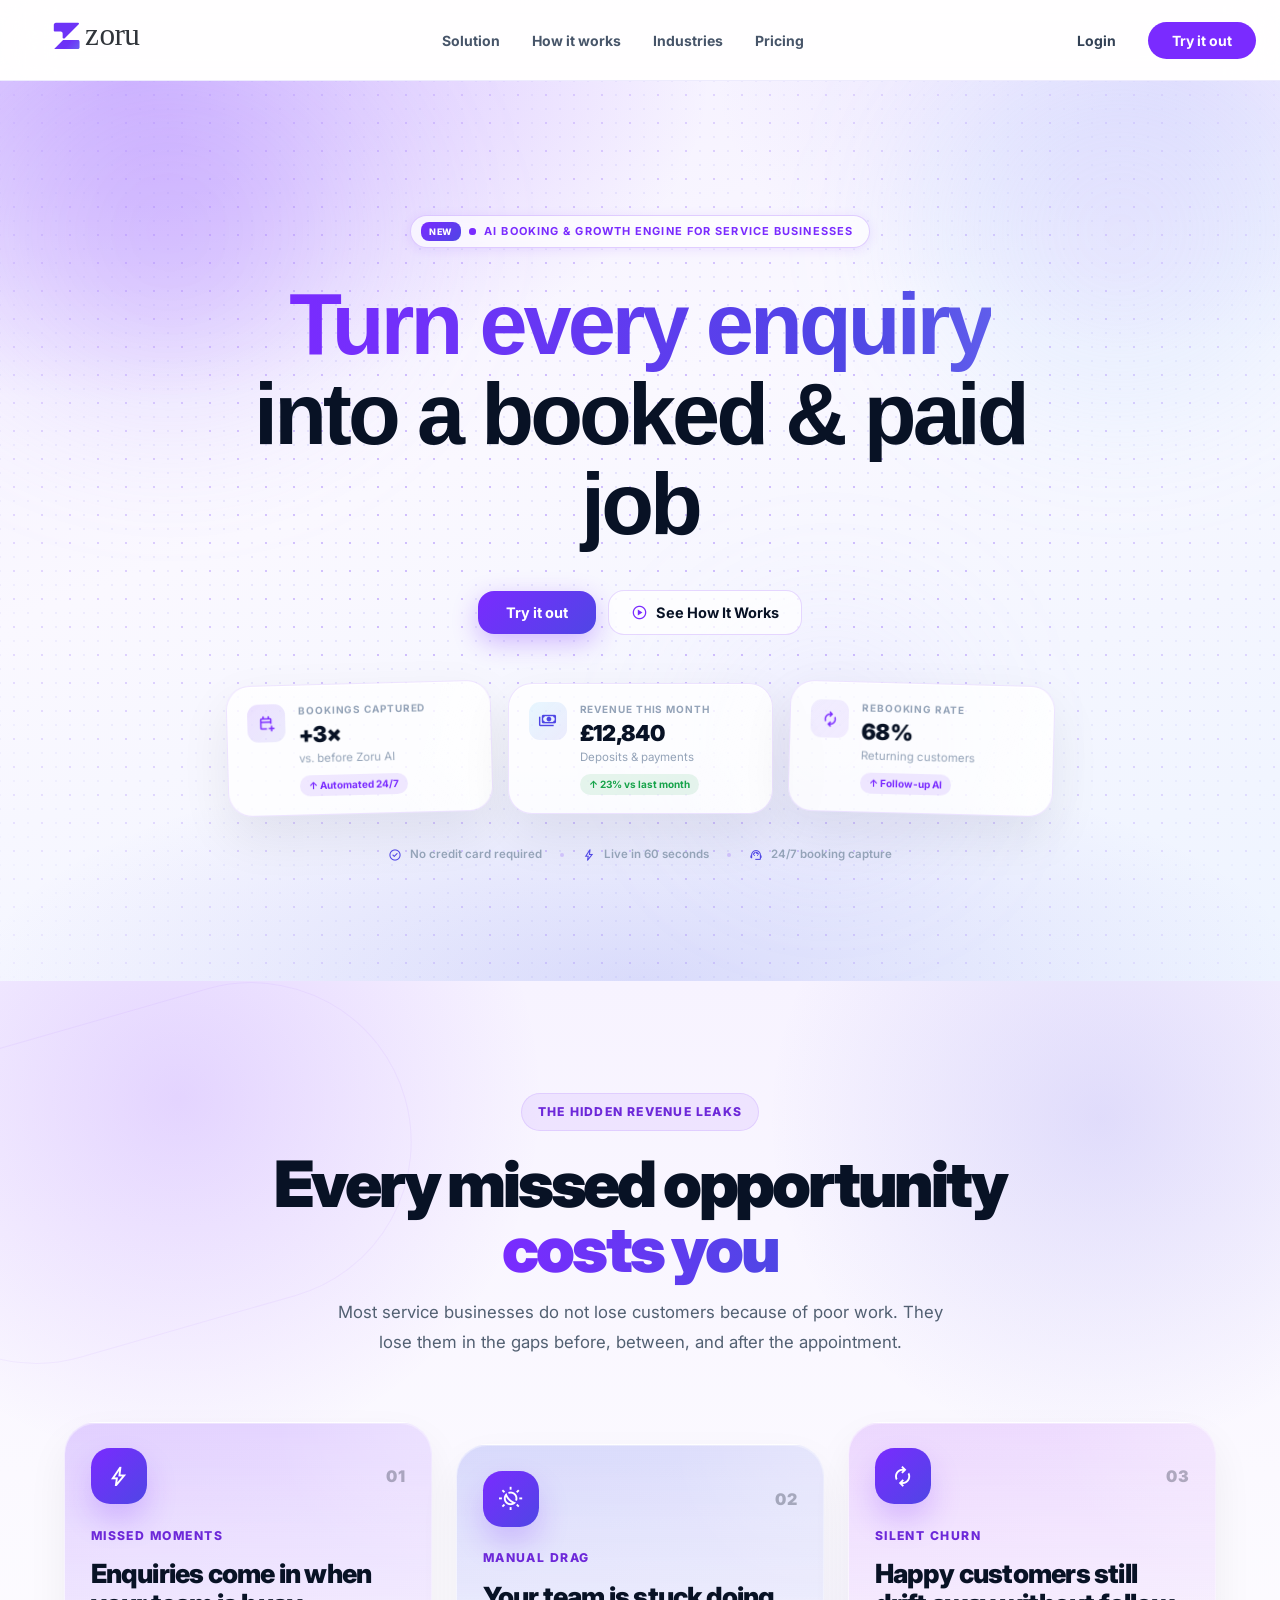
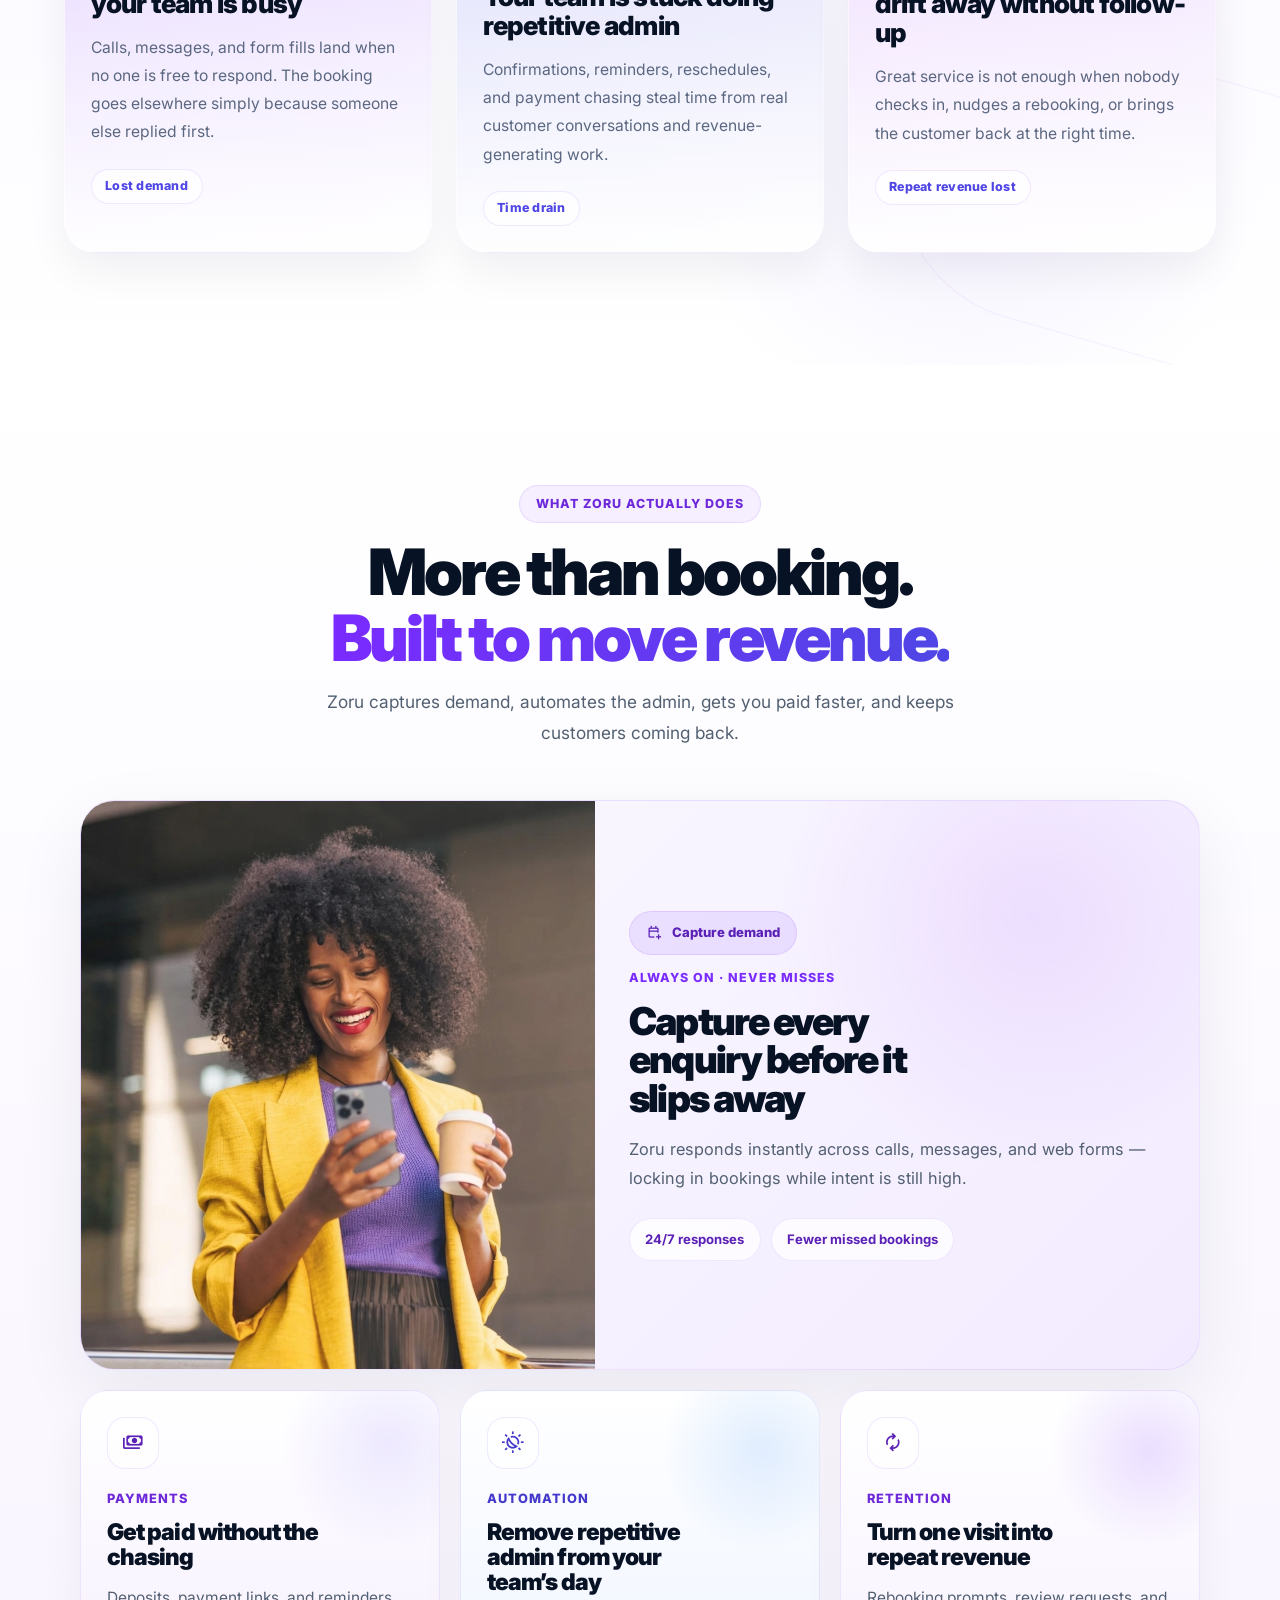
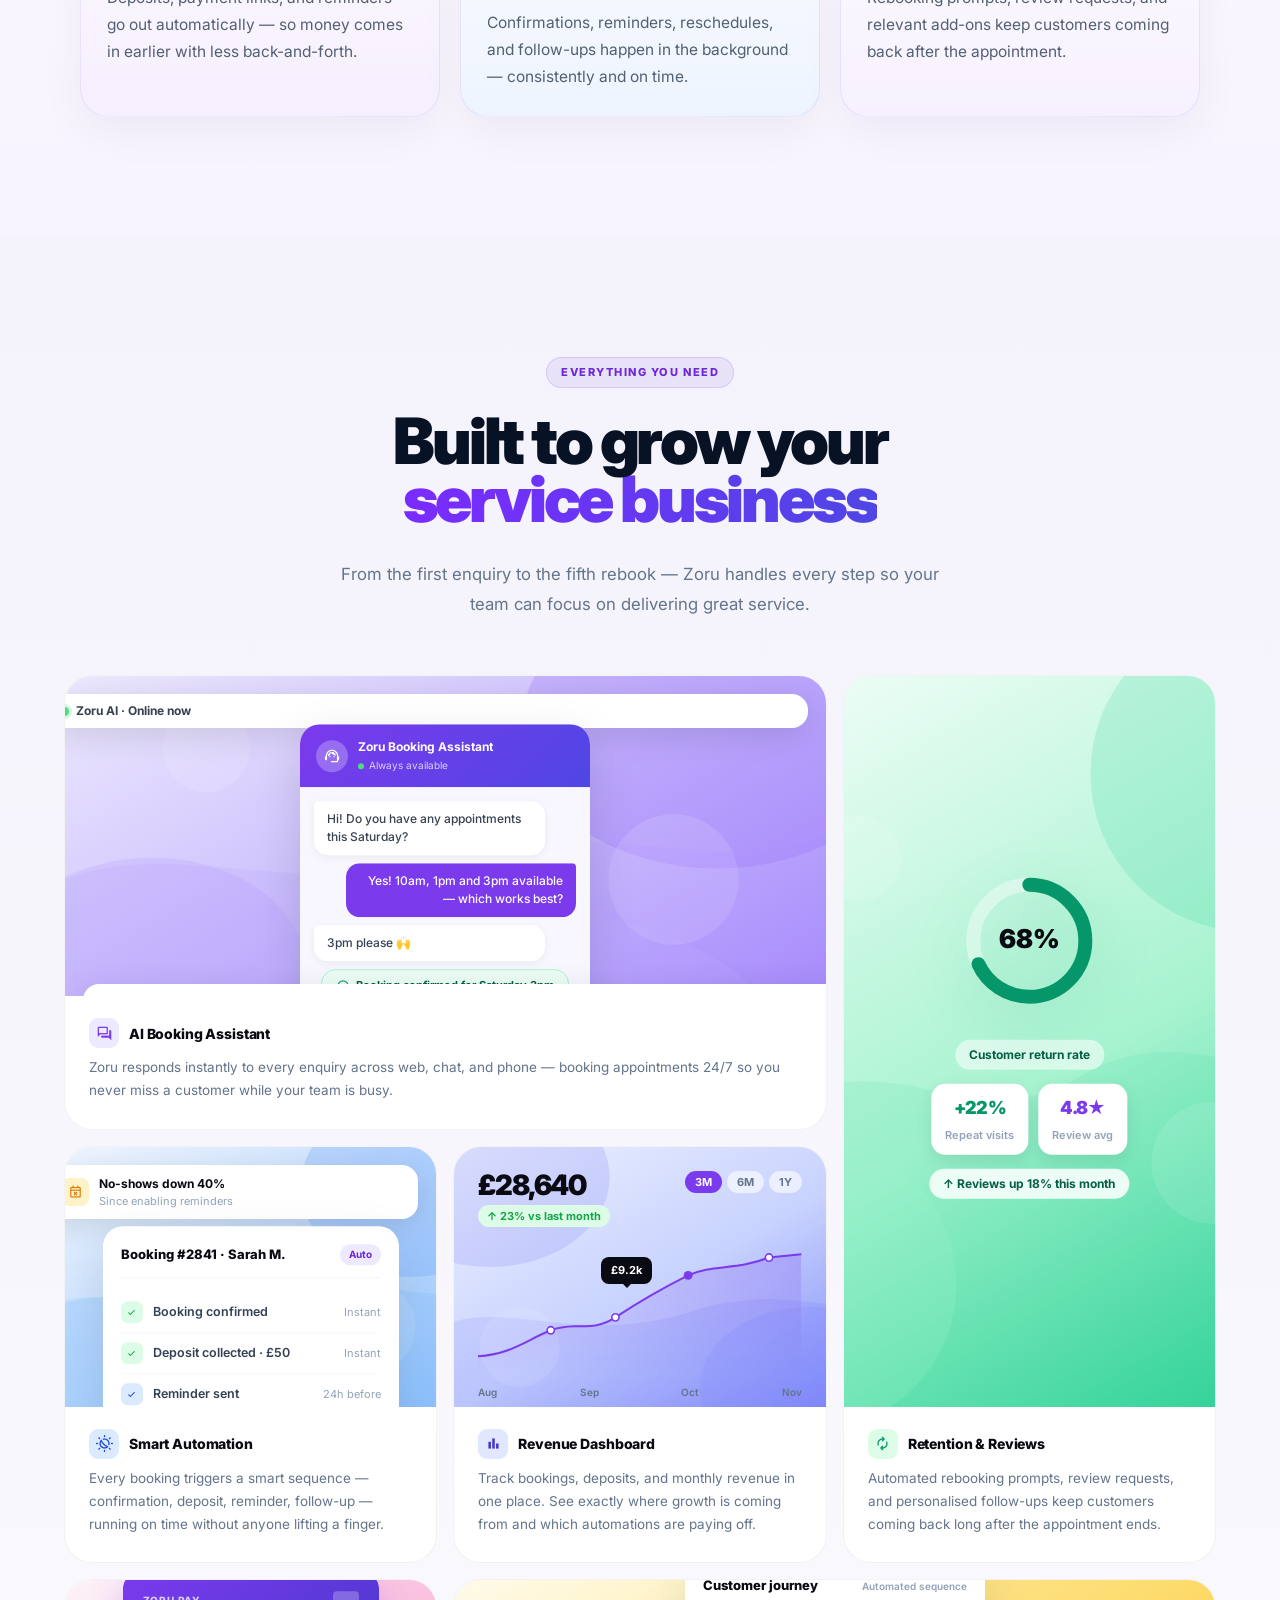
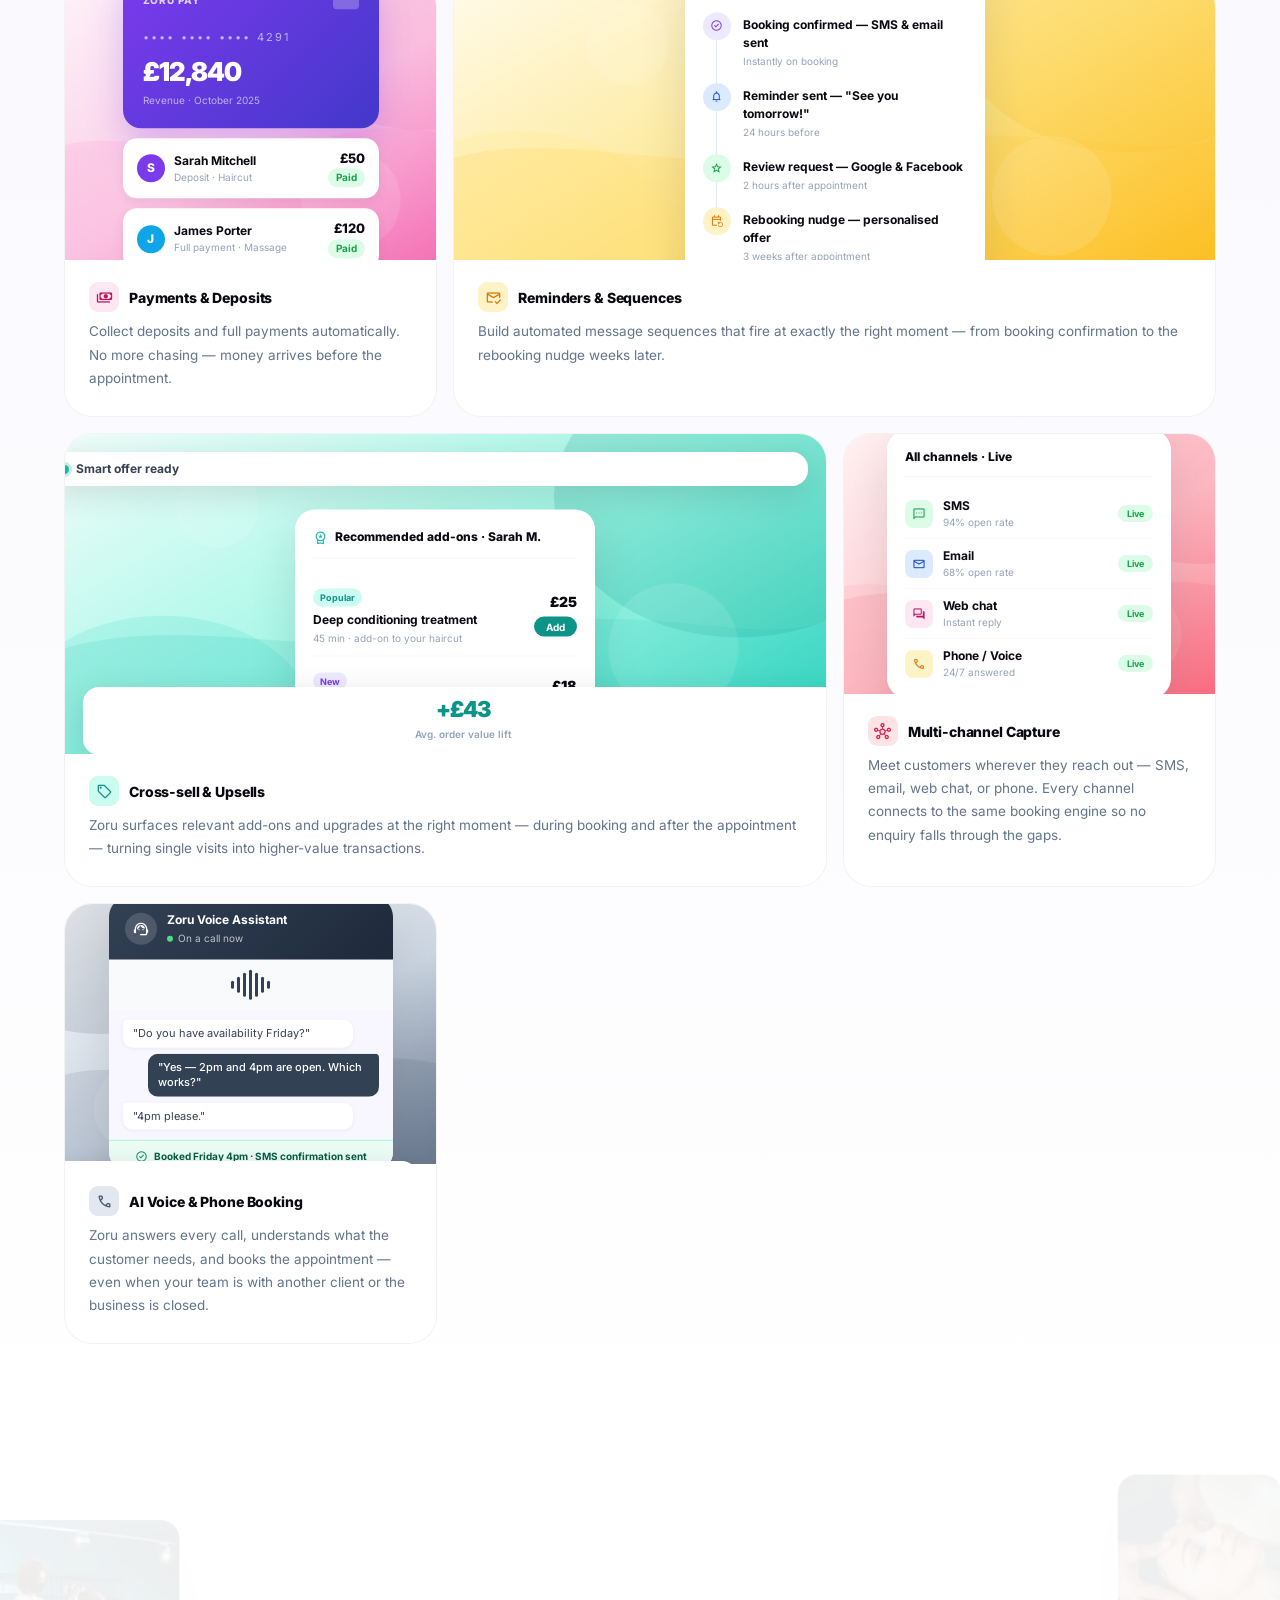
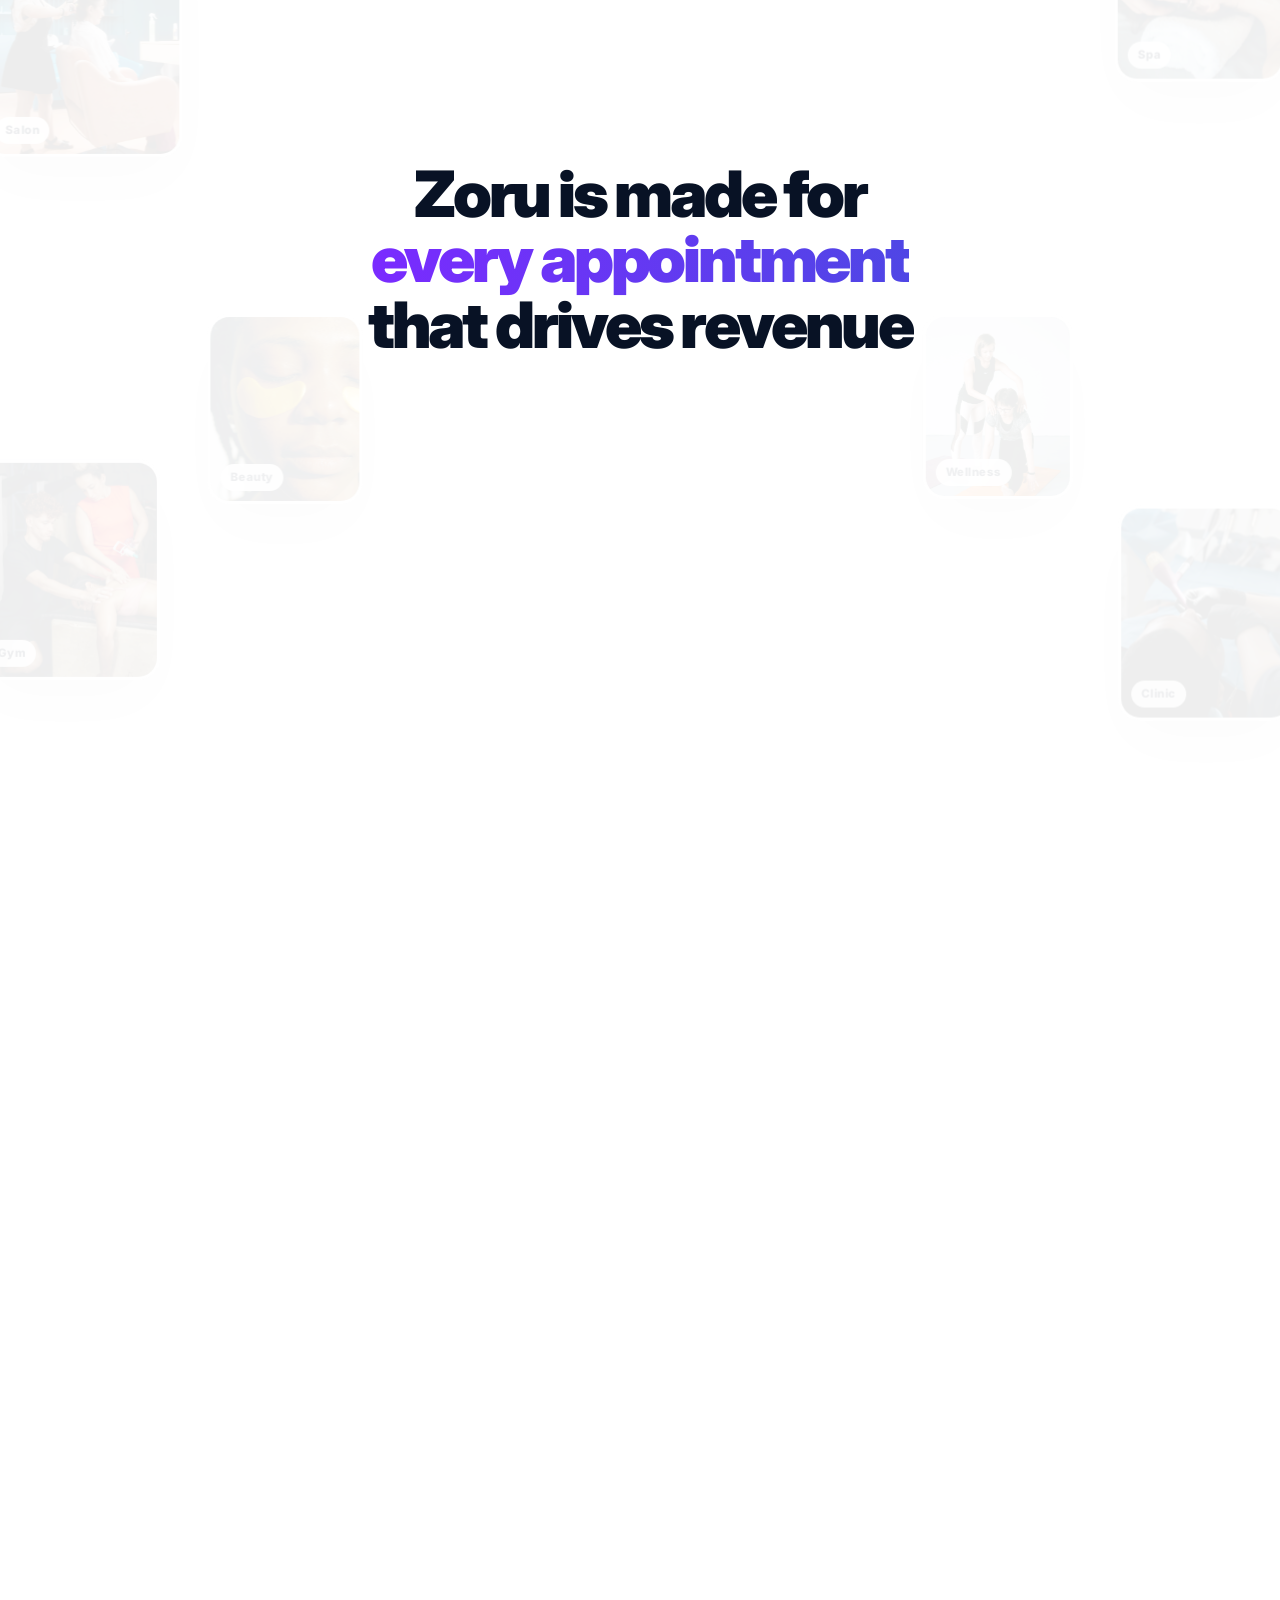
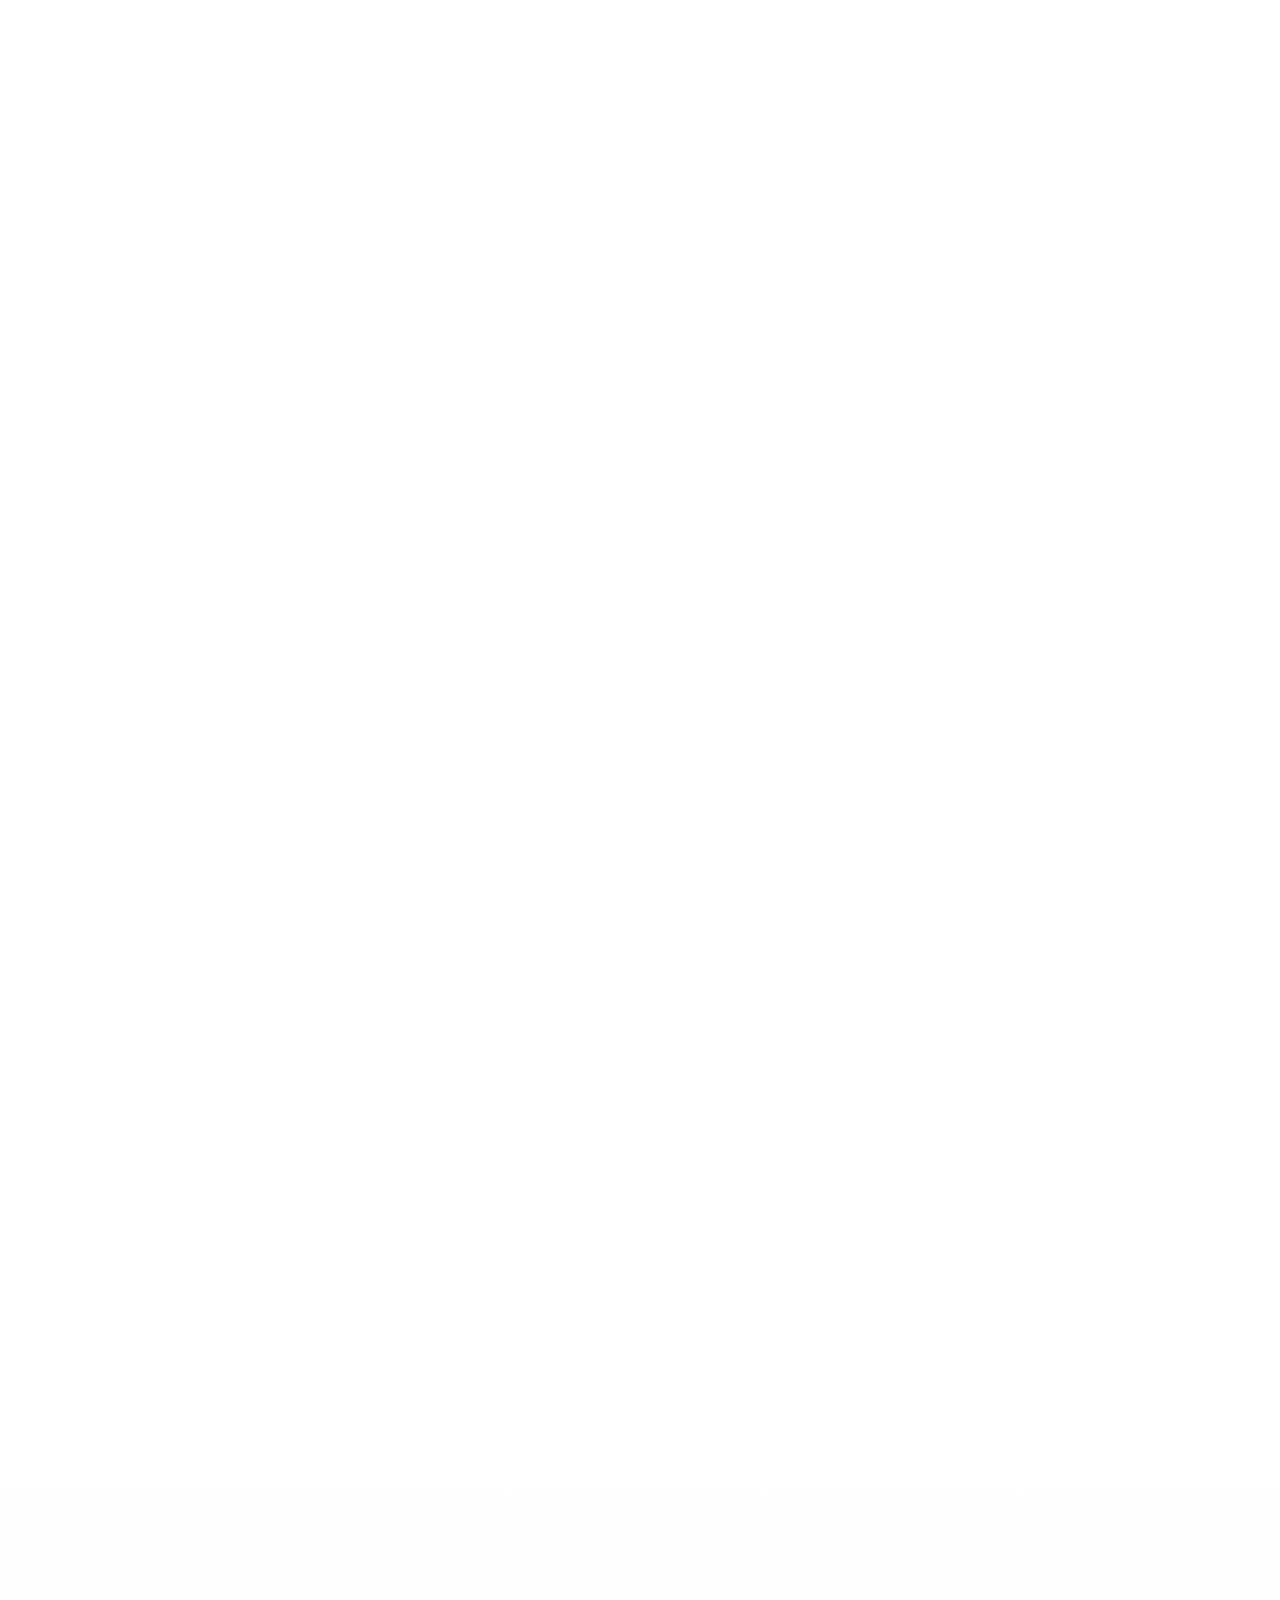
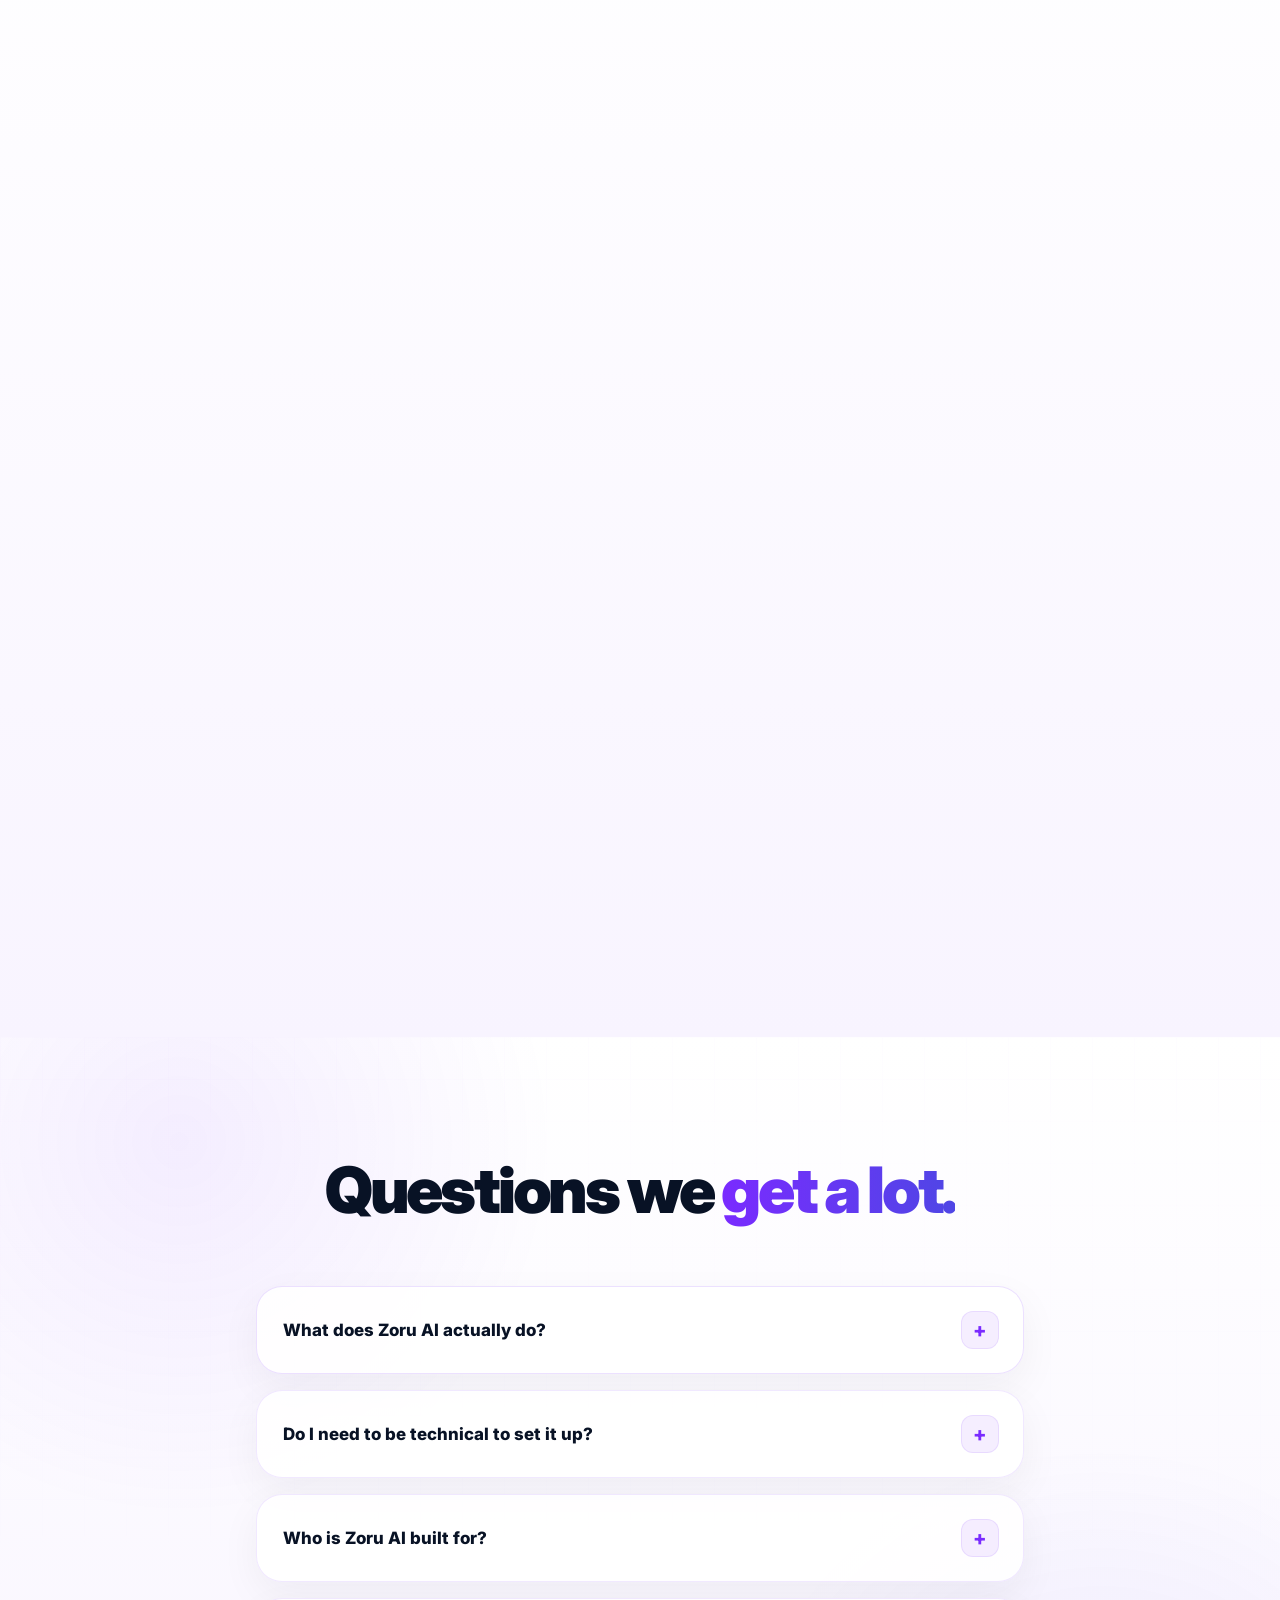
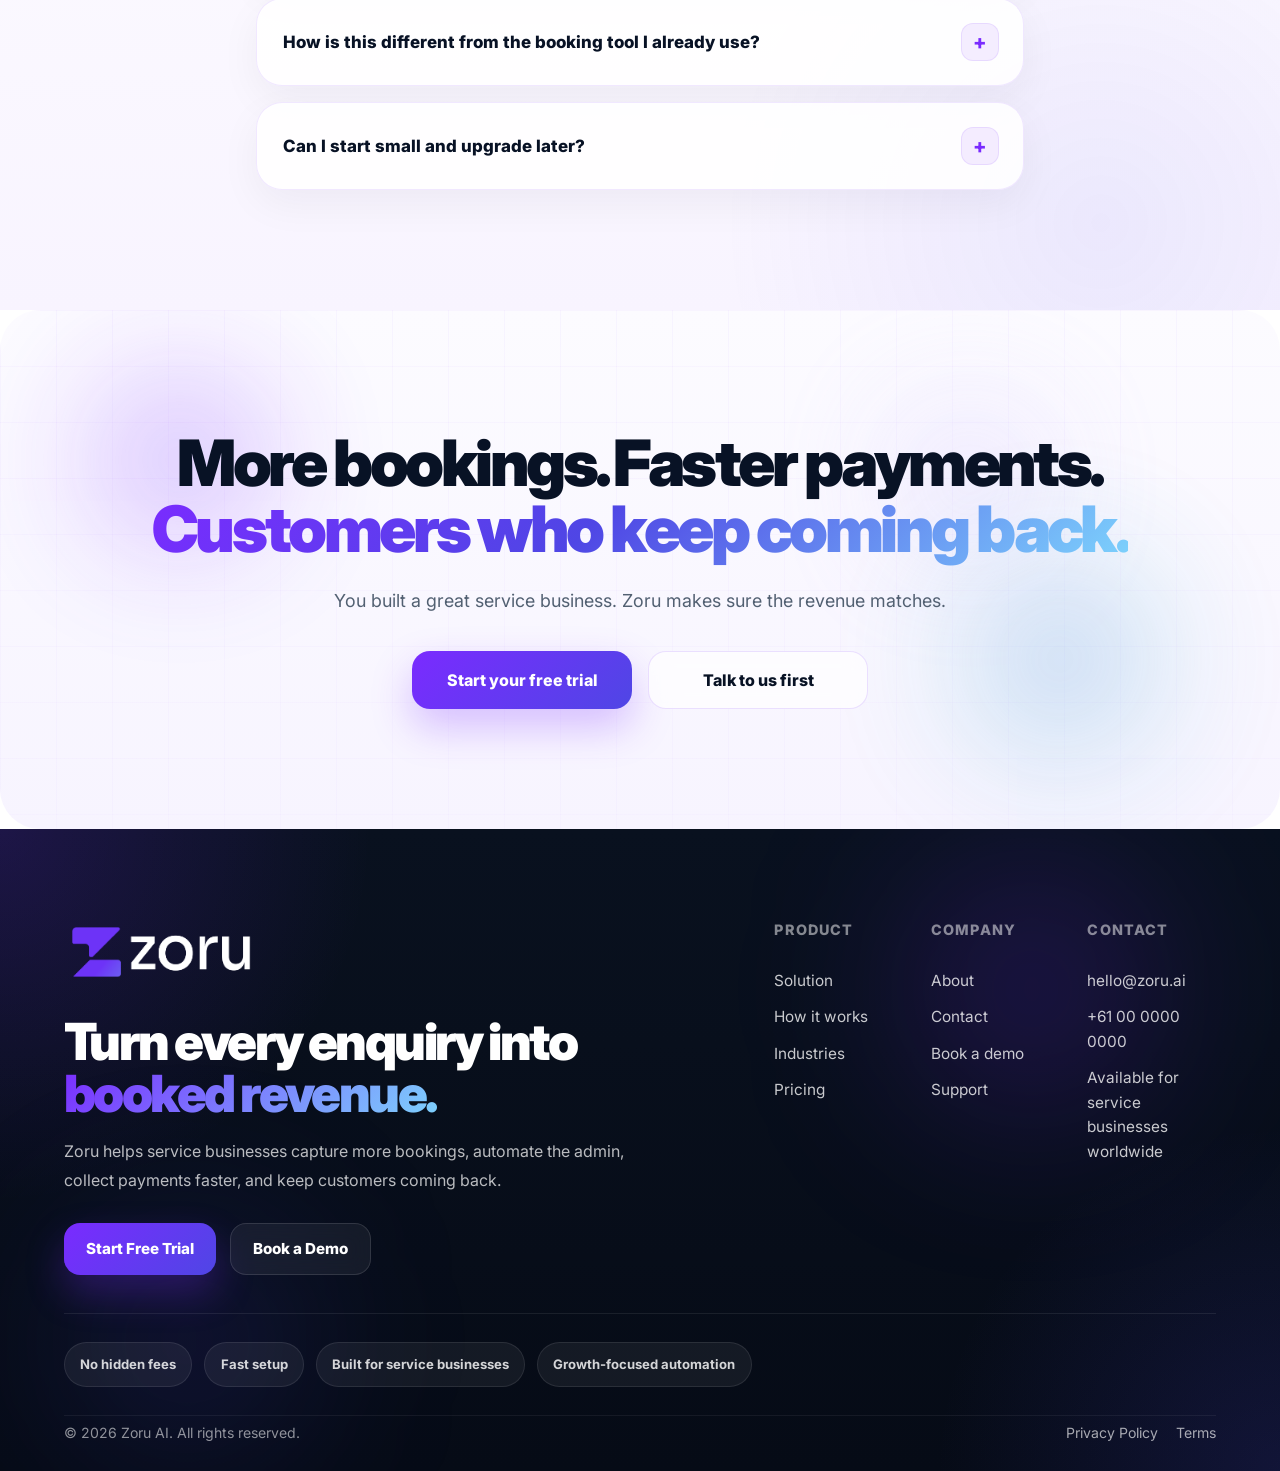
==== commit dc34846a: "changes" ====
--- a/index.html
+++ b/index.html
@@ -146,7 +146,7 @@
     <div class="problem-premium__header">
       <span class="problem-premium__eyebrow">The hidden revenue leaks</span>
       <h2 class="problem-premium__title">
-        Every missed opportunity <span>costs you</span>
+        Every missed opportunity <span class="hl">costs you</span>
       </h2>
       <p class="problem-premium__subtitle">
         Most service businesses do not lose customers because of poor work.
@@ -263,14 +263,103 @@
      DELETE everything from that opening tag to its </section>
      PASTE this entire block in its place
 ════════════════════════════════════════════════════════════ -->
+<section class="value-bento value-bento--editorial" id="solution">
+  <div class="container">
+    <div class="value-bento__header reveal-up">
+      <span class="value-bento__eyebrow">What Zoru actually does</span>
+      <h2 class="problem-premium__title">
+        More than booking.<br>
+        <span>Built to move revenue.</span>
+      </h2>
+      <p class="value-bento__subtitle">
+        Zoru captures demand, automates the admin, gets you paid faster,
+        and keeps customers coming back.
+      </p>
+    </div>
+
+    <div class="value-bento__editorial-grid">
+
+      <!-- TOP HERO CARD -->
+      <article class="value-bento__hero-card reveal-up">
+        <div class="value-bento__hero-media">
+          <img src="assets/img/women-phone.png" alt="Person using phone with Zoru AI" />
+        </div>
+
+        <div class="value-bento__hero-content">
+          <div class="value-bento__badge">
+            <span class="material-symbols-outlined">calendar_add_on</span>
+            Capture demand
+          </div>
+
+          <div class="value-bento__eyeline">Always on · Never misses</div>
+
+          <h3>Capture every enquiry before it slips away</h3>
+
+          <p>
+            Zoru responds instantly across calls, messages, and web forms —
+            locking in bookings while intent is still high.
+          </p>
+
+          <div class="value-bento__hero-pills">
+            <span>24/7 responses</span>
+            <span>Fewer missed bookings</span>
+          </div>
+        </div>
+      </article>
+
+      <!-- BOTTOM CARDS -->
+      <article class="value-bento__mini-card value-bento__mini-card--payments reveal-up">
+        <div class="value-bento__mini-icon">
+          <span class="material-symbols-outlined">payments</span>
+        </div>
+        <span class="value-bento__mini-label">Payments</span>
+        <h4>Get paid without the chasing</h4>
+        <p>
+          Deposits, payment links, and reminders go out automatically —
+          so money comes in earlier with less back-and-forth.
+        </p>
+      </article>
+
+      <article class="value-bento__mini-card value-bento__mini-card--automation reveal-up">
+        <div class="value-bento__mini-icon">
+          <span class="material-symbols-outlined">routine</span>
+        </div>
+        <span class="value-bento__mini-label">Automation</span>
+        <h4>Remove repetitive admin from your team’s day</h4>
+        <p>
+          Confirmations, reminders, reschedules, and follow-ups happen in the
+          background — consistently and on time.
+        </p>
+      </article>
+
+      <article class="value-bento__mini-card value-bento__mini-card--retention reveal-up">
+        <div class="value-bento__mini-icon">
+          <span class="material-symbols-outlined">autorenew</span>
+        </div>
+        <span class="value-bento__mini-label">Retention</span>
+        <h4>Turn one visit into repeat revenue</h4>
+        <p>
+          Rebooking prompts, review requests, and relevant add-ons keep customers
+          coming back after the appointment.
+        </p>
+      </article>
+
+    </div>
+  </div>
+</section>
 <section class="zf2" id="features">
   <div class="container">
 
     <div class="zf2__header reveal-up">
-      <span class="zf2__eye">Everything you need</span>
-      <h2 class="problem-premium__title">Built to grow your<br><span>service business</span></h2>
-      <p class="zf2__sub">From the first enquiry to the fifth rebook — Zoru handles every step so your team can focus on delivering great service.</p>
-    </div>
+  <span class="zf2__eye">Everything you need</span>
+  <h2 style="font-size:clamp(2.4rem,5vw,4.25rem);line-height:1.15;letter-spacing:-0.05em;font-weight:900;margin-bottom:1rem;-webkit-text-fill-color:#081225;color:#081225;background:none;">
+    Built to grow your
+  </h2>
+  <h2 style="font-size:clamp(2.4rem,5vw,4.25rem);line-height:1.15;letter-spacing:-0.05em;font-weight:900;margin-top:-0.5em;margin-bottom:1rem;background:linear-gradient(90deg,#7A2BFF 0%,#4F46E5 100%);-webkit-background-clip:text;-webkit-text-fill-color:transparent;background-clip:text;display:inline-block;padding-bottom:0.12em;">
+    service business
+  </h2>
+  <p class="zf2__sub">From the first enquiry to the fifth rebook — Zoru handles every step so your team can focus on delivering great service.</p>
+</div>
 
     <div class="zf2__grid">
 
@@ -824,90 +913,7 @@
 </section>
 
 
-<section class="value-bento value-bento--editorial" id="solution">
-  <div class="container">
-    <div class="value-bento__header reveal-up">
-      <span class="value-bento__eyebrow">What Zoru actually does</span>
-      <h2 class="value-bento__title">
-        More than a booking tool.<br>
-        Built to move revenue.
-      </h2>
-      <p class="value-bento__subtitle">
-        Zoru captures demand, automates the admin, gets you paid faster,
-        and keeps customers coming back.
-      </p>
-    </div>
-
-    <div class="value-bento__editorial-grid">
-
-      <!-- TOP HERO CARD -->
-      <article class="value-bento__hero-card reveal-up">
-        <div class="value-bento__hero-media">
-          <img src="assets/img/women-phone.png" alt="Person using phone with Zoru AI" />
-        </div>
-
-        <div class="value-bento__hero-content">
-          <div class="value-bento__badge">
-            <span class="material-symbols-outlined">calendar_add_on</span>
-            Capture demand
-          </div>
-
-          <div class="value-bento__eyeline">Always on · Never misses</div>
-
-          <h3>Capture every enquiry before it slips away</h3>
-
-          <p>
-            Zoru responds instantly across calls, messages, and web forms —
-            locking in bookings while intent is still high.
-          </p>
-
-          <div class="value-bento__hero-pills">
-            <span>24/7 responses</span>
-            <span>Fewer missed bookings</span>
-          </div>
-        </div>
-      </article>
-
-      <!-- BOTTOM CARDS -->
-      <article class="value-bento__mini-card value-bento__mini-card--payments reveal-up">
-        <div class="value-bento__mini-icon">
-          <span class="material-symbols-outlined">payments</span>
-        </div>
-        <span class="value-bento__mini-label">Payments</span>
-        <h4>Get paid without the chasing</h4>
-        <p>
-          Deposits, payment links, and reminders go out automatically —
-          so money comes in earlier with less back-and-forth.
-        </p>
-      </article>
-
-      <article class="value-bento__mini-card value-bento__mini-card--automation reveal-up">
-        <div class="value-bento__mini-icon">
-          <span class="material-symbols-outlined">routine</span>
-        </div>
-        <span class="value-bento__mini-label">Automation</span>
-        <h4>Remove repetitive admin from your team’s day</h4>
-        <p>
-          Confirmations, reminders, reschedules, and follow-ups happen in the
-          background — consistently and on time.
-        </p>
-      </article>
-
-      <article class="value-bento__mini-card value-bento__mini-card--retention reveal-up">
-        <div class="value-bento__mini-icon">
-          <span class="material-symbols-outlined">autorenew</span>
-        </div>
-        <span class="value-bento__mini-label">Retention</span>
-        <h4>Turn one visit into repeat revenue</h4>
-        <p>
-          Rebooking prompts, review requests, and relevant add-ons keep customers
-          coming back after the appointment.
-        </p>
-      </article>
-
-    </div>
-  </div>
-</section>
+
   <!-- ── VALUE PILLARS ────────────────────────────────────────── -->
   <!-- <section class="value-steps" id="solution">
     <div class="container">
@@ -1000,13 +1006,13 @@
     </div>
   </section> -->
 
-  <section class="journey-showcase" id="how-it-works">
+  <!-- <section class="journey-showcase" id="how-it-works">
   <div class="container">
     <div class="journey-showcase__header">
       <span class="value-bento__eyebrow">The customer journey</span>
       <h2 class="journey-showcase__title">
         From first enquiry to<br>
-        repeat booking.
+        <span class="hl">repeat booking.</span>
       </h2>
       <p class="journey-showcase__subtitle">
         Four stages. One continuous system working in the background.
@@ -1110,7 +1116,7 @@
 
     </div>
   </div>
-</section>
+</section> -->
 
 
   <!-- ── HOW IT WORKS ─────────────────────────────────────────── -->
@@ -1416,8 +1422,8 @@
           <span style="width:6px;height:6px;border-radius:50%;background:#7a2bff;flex-shrink:0"></span>
           Built for service businesses
         </span> -->
-        <h2 class="float-section__title">
-          Zoru.ai is made for<br><em>every appointment</em><br>that drives revenue
+        <h2 class="problem-premium__title">
+          Zoru is made for<br><span>every appointment</span><br>that drives revenue
         </h2>
         <p class="float-section__sub">
           Salons, clinics, gyms, spas — wherever bookings matter,
@@ -1469,9 +1475,9 @@
   <div class="container">
     <div class="pricing-premium__header reveal-up">
       <span class="pricing-premium__eyebrow">Honest pricing. Real results.</span>
-      <h2 class="pricing-premium__title">
+      <h2 class="problem-premium__title">
         Pay for growth.<br>
-        Not more admin.
+        <span>Not more admin.</span>
       </h2>
       <p class="pricing-premium__subtitle">
         Transparent pricing built for service businesses that want to capture
@@ -1649,34 +1655,40 @@
 
   <!-- ── FAQ ──────────────────────────────────────────────────── -->
   <section class="faq">
-    <div class="container--narrow">
-      <div style="text-align:center;margin-bottom:4rem">
-        <h2 class="faq__title">Questions we get a lot.</h2>
-      </div>
-      <div class="faq__list">
-        <details class="faq__item">
-          <summary>What does Zoru AI actually do?<span class="material-symbols-outlined faq__icon">add</span></summary>
-          <p class="faq__answer">Zoru AI automates the parts of your business that live around the appointment — bookings, scheduling, payments, reminders, follow-up and upsells — across every channel your customers use to reach you.</p>
-        </details>
-        <details class="faq__item">
-          <summary>Do I need to be technical to set it up?<span class="material-symbols-outlined faq__icon">add</span></summary>
-          <p class="faq__answer">Not at all. Most businesses are live within 60 seconds. If you get stuck, we're here to help.</p>
-        </details>
-        <details class="faq__item">
-          <summary>Who is Zoru AI built for?<span class="material-symbols-outlined faq__icon">add</span></summary>
-          <p class="faq__answer">Any service business where appointments drive revenue — salons, clinics, wellness studios, home services, automotive, dental, consultants and more.</p>
-        </details>
-        <details class="faq__item">
-          <summary>How is this different from the booking tool I already use?<span class="material-symbols-outlined faq__icon">add</span></summary>
-          <p class="faq__answer">Most booking tools stop at the calendar. Zoru handles what comes next — payments, reminders, follow-up, rebooking and customer growth. Think of it less like a diary and more like a growth engine.</p>
-        </details>
-        <details class="faq__item">
-          <summary>Can I start small and upgrade later?<span class="material-symbols-outlined faq__icon">add</span></summary>
-          <p class="faq__answer">Absolutely. Start with the essentials and add more automation, follow-up and multi-location support as your business grows.</p>
-        </details>
-      </div>
-    </div>
-  </section>
+  <div class="container--narrow">
+    <div style="text-align:center;margin-bottom:4rem">
+      <h2 class="problem-premium__title">Questions we <span>get a lot.</span></h2>
+    </div>
+    <div class="faq__list">
+
+      <details class="faq__item">
+        <summary>What does Zoru AI actually do?<span class="faq__icon">+</span></summary>
+        <p class="faq__answer">Zoru AI automates the parts of your business that live around the appointment — bookings, scheduling, payments, reminders, follow-up and upsells — across every channel your customers use to reach you.</p>
+      </details>
+
+      <details class="faq__item">
+        <summary>Do I need to be technical to set it up?<span class="faq__icon">+</span></summary>
+        <p class="faq__answer">Not at all. Most businesses are live within 60 seconds. If you get stuck, we're here to help.</p>
+      </details>
+
+      <details class="faq__item">
+        <summary>Who is Zoru AI built for?<span class="faq__icon">+</span></summary>
+        <p class="faq__answer">Any service business where appointments drive revenue — salons, clinics, wellness studios, home services, automotive, dental, consultants and more.</p>
+      </details>
+
+      <details class="faq__item">
+        <summary>How is this different from the booking tool I already use?<span class="faq__icon">+</span></summary>
+        <p class="faq__answer">Most booking tools stop at the calendar. Zoru handles what comes next — payments, reminders, follow-up, rebooking and customer growth. Think of it less like a diary and more like a growth engine.</p>
+      </details>
+
+      <details class="faq__item">
+        <summary>Can I start small and upgrade later?<span class="faq__icon">+</span></summary>
+        <p class="faq__answer">Absolutely. Start with the essentials and add more automation, follow-up and multi-location support as your business grows.</p>
+      </details>
+
+    </div>
+  </div>
+</section>
 
   <section class="final-cta">
   <div class="final-cta__grid"></div>
@@ -1688,7 +1700,7 @@
     <div class="final-cta__inner">
       <h2 class="final-cta__title">
         More bookings. Faster payments.<br>
-        <span>Customers who keep coming back.</span>
+        <span class="hl">Customers who keep coming back.</span>
       </h2>
 
       <p class="final-cta__subtitle">
@@ -1712,11 +1724,8 @@
 
       <div class="zoru-footer__brand">
         <div class="zoru-footer__logo">
-          <div class="zoru-footer__logo-icon">
-            <span class="material-symbols-outlined">auto_awesome</span>
-          </div>
-          <span class="zoru-footer__logo-text">Zoru AI</span>
-        </div>
+  <img src="assets/img/white.png" alt="Zoru AI logo" style="height: 70px; width: auto; max-width: 200px; display: block;">
+</div>
 
         <h3 class="zoru-footer__headline">
           Turn every enquiry into
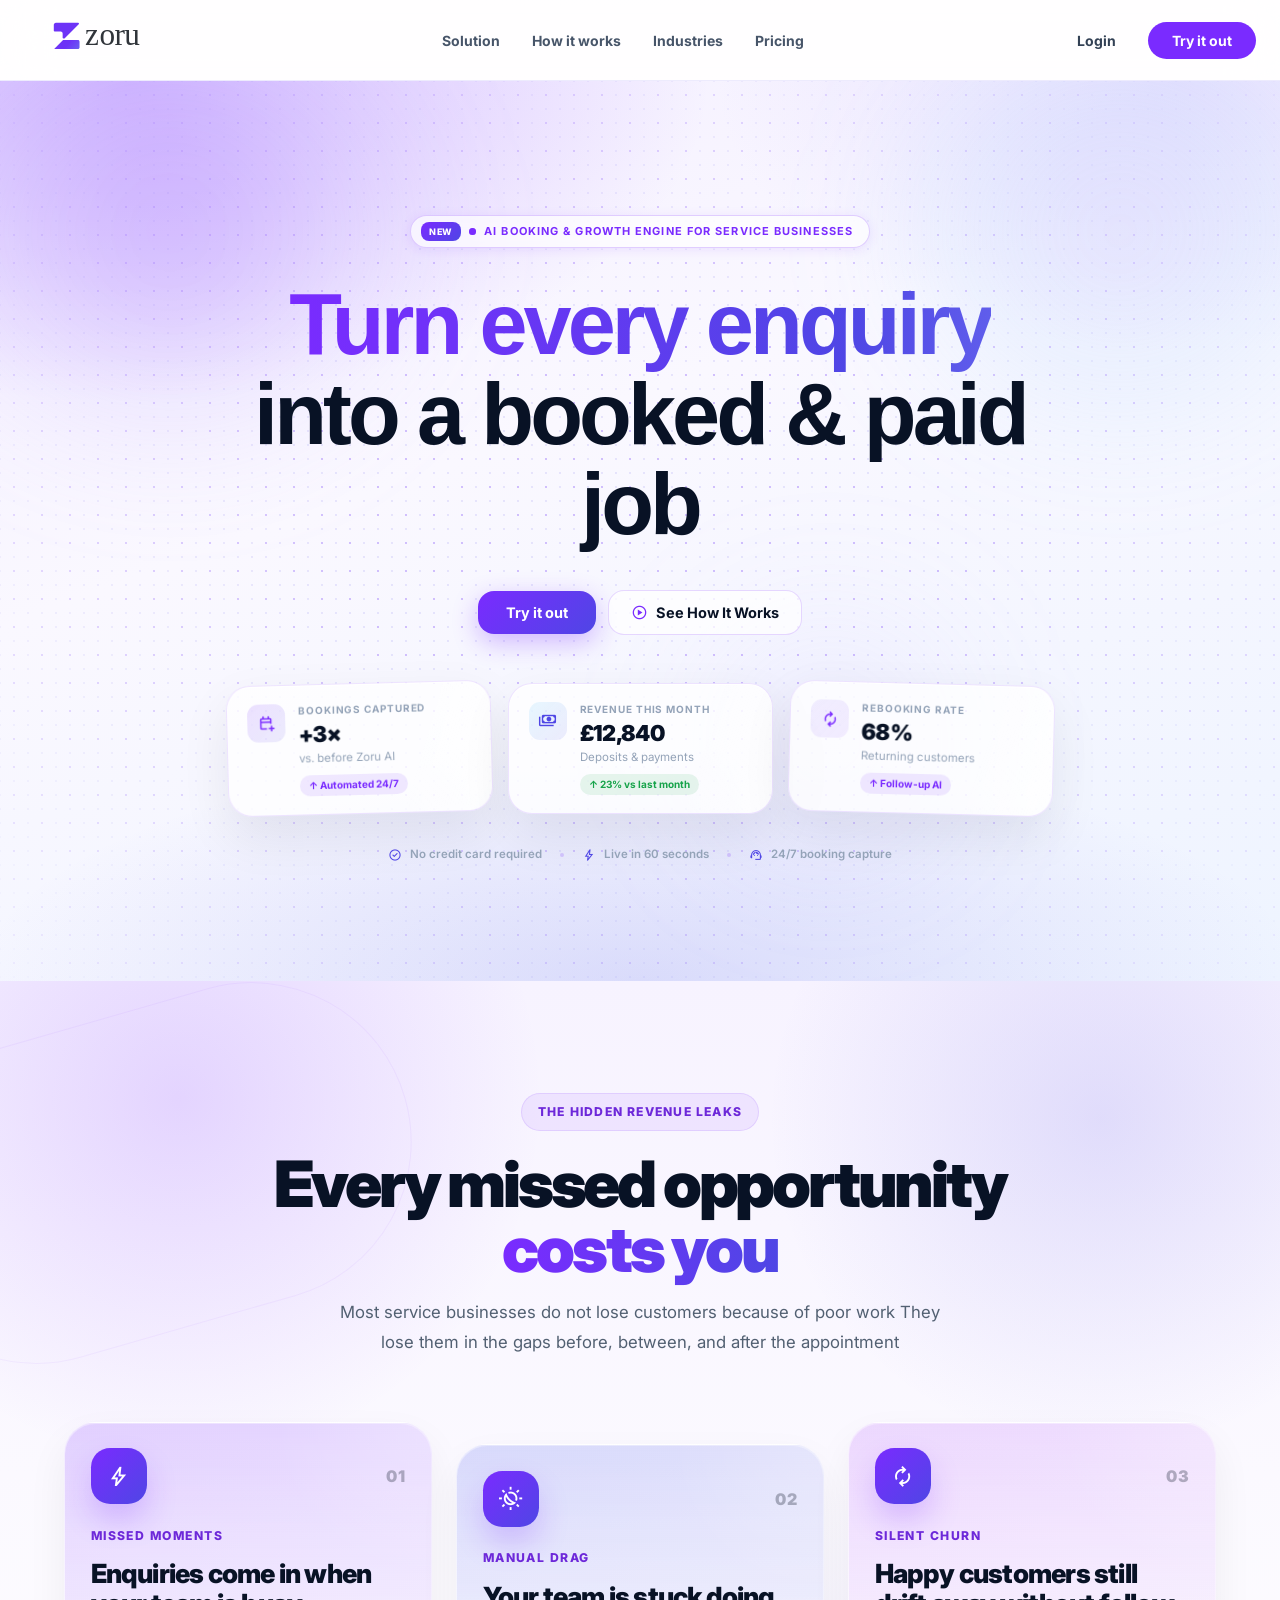
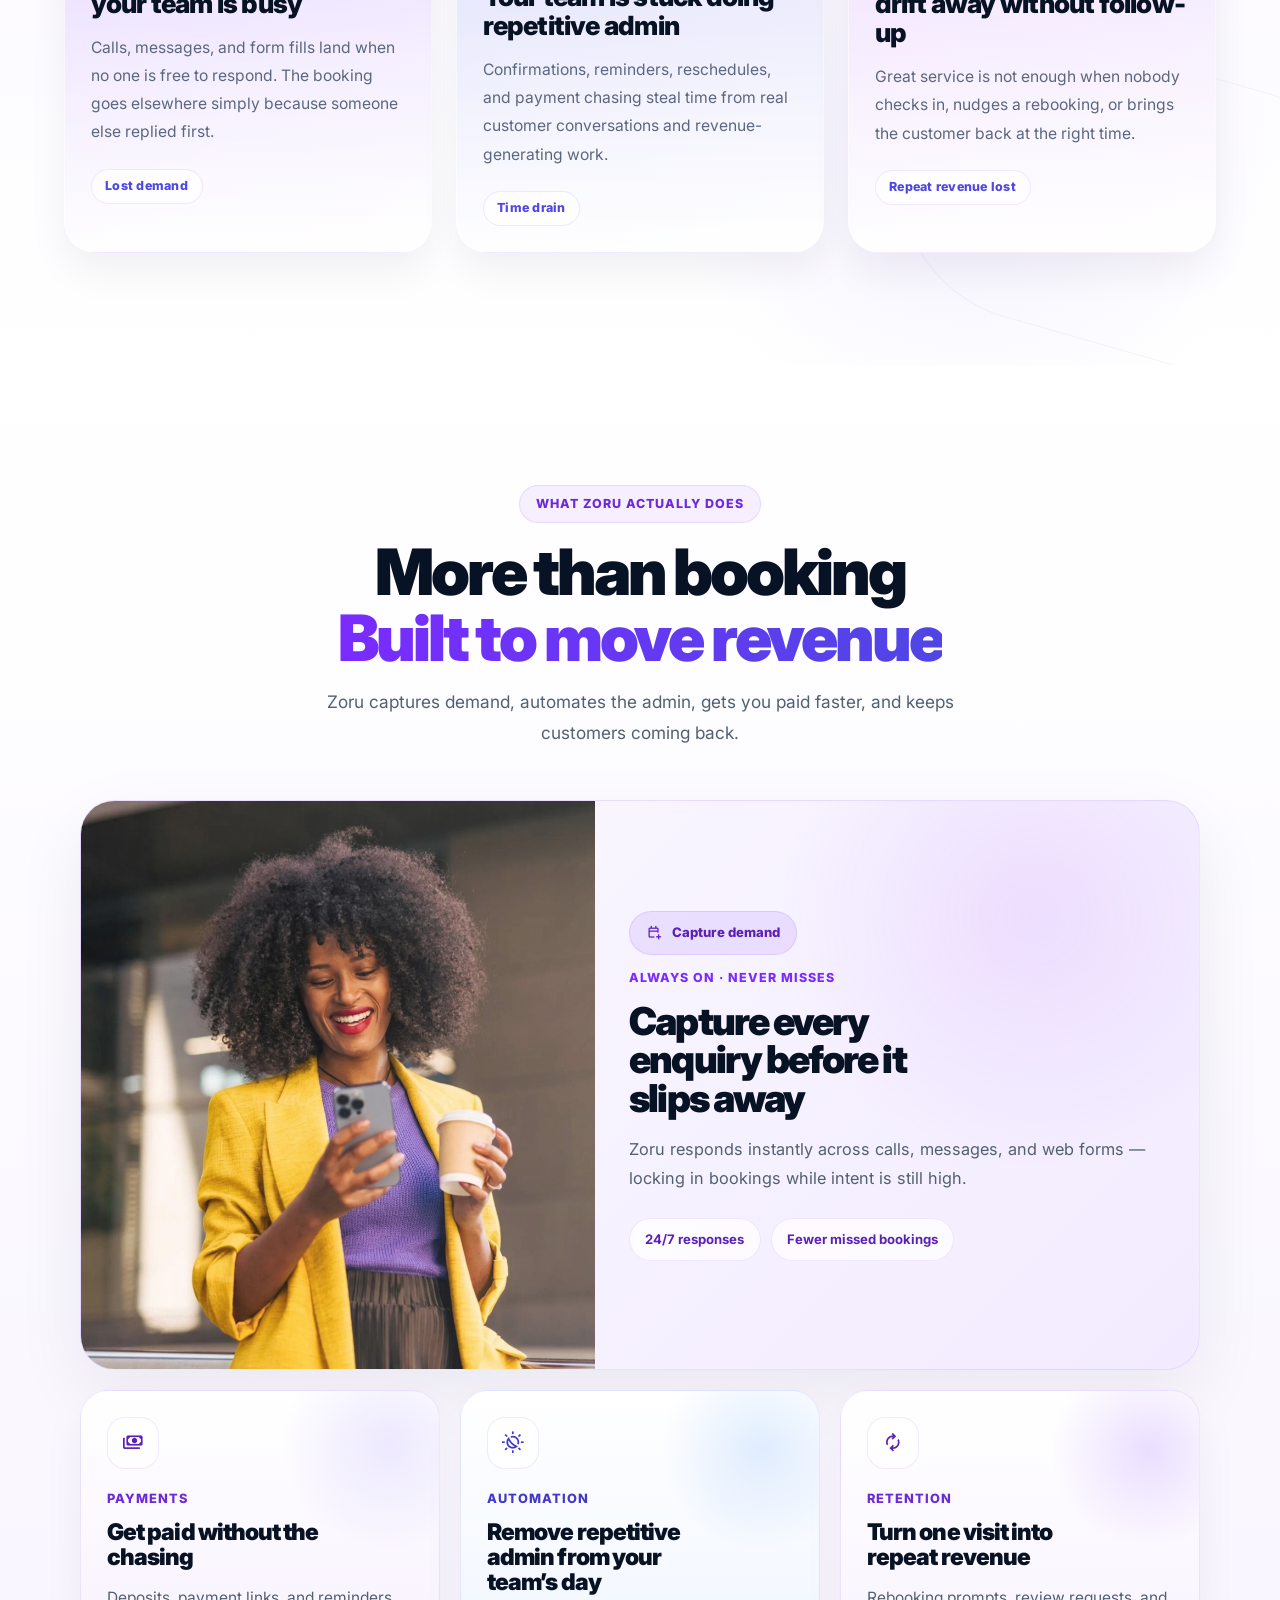
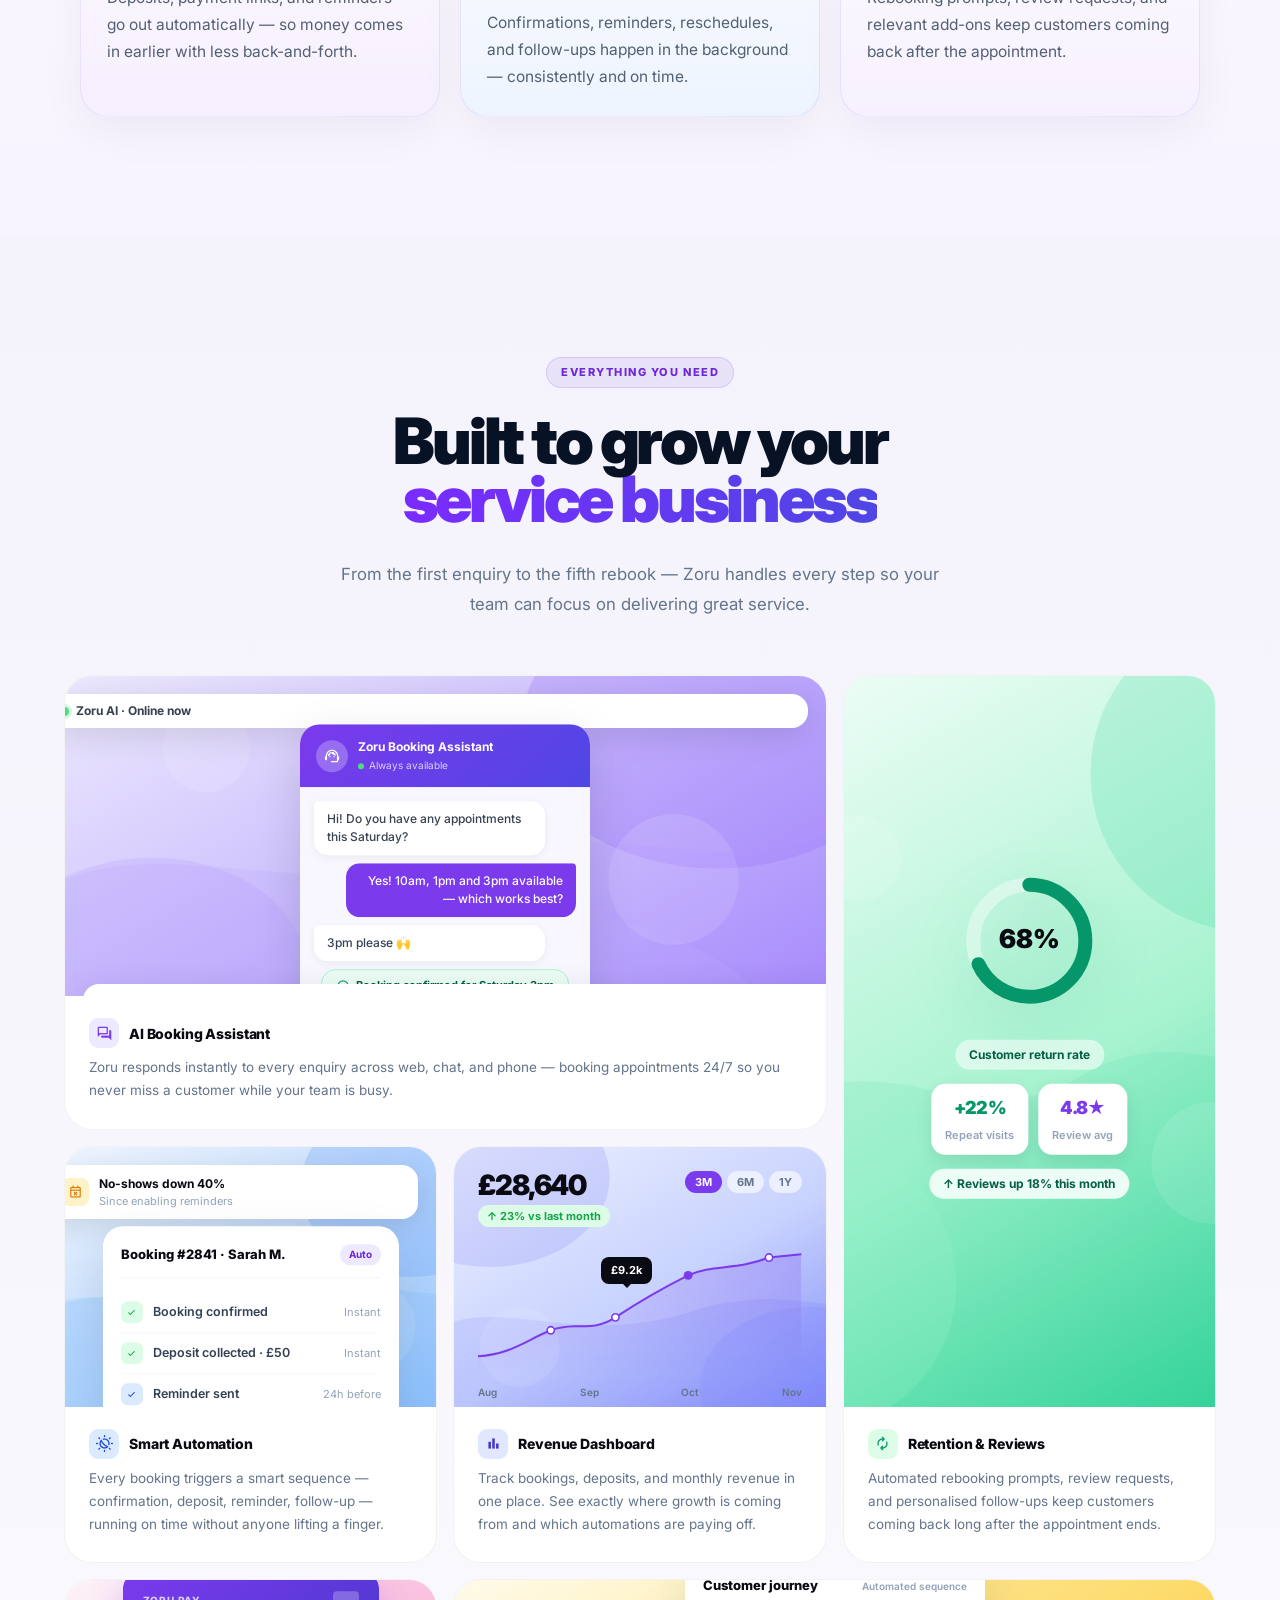
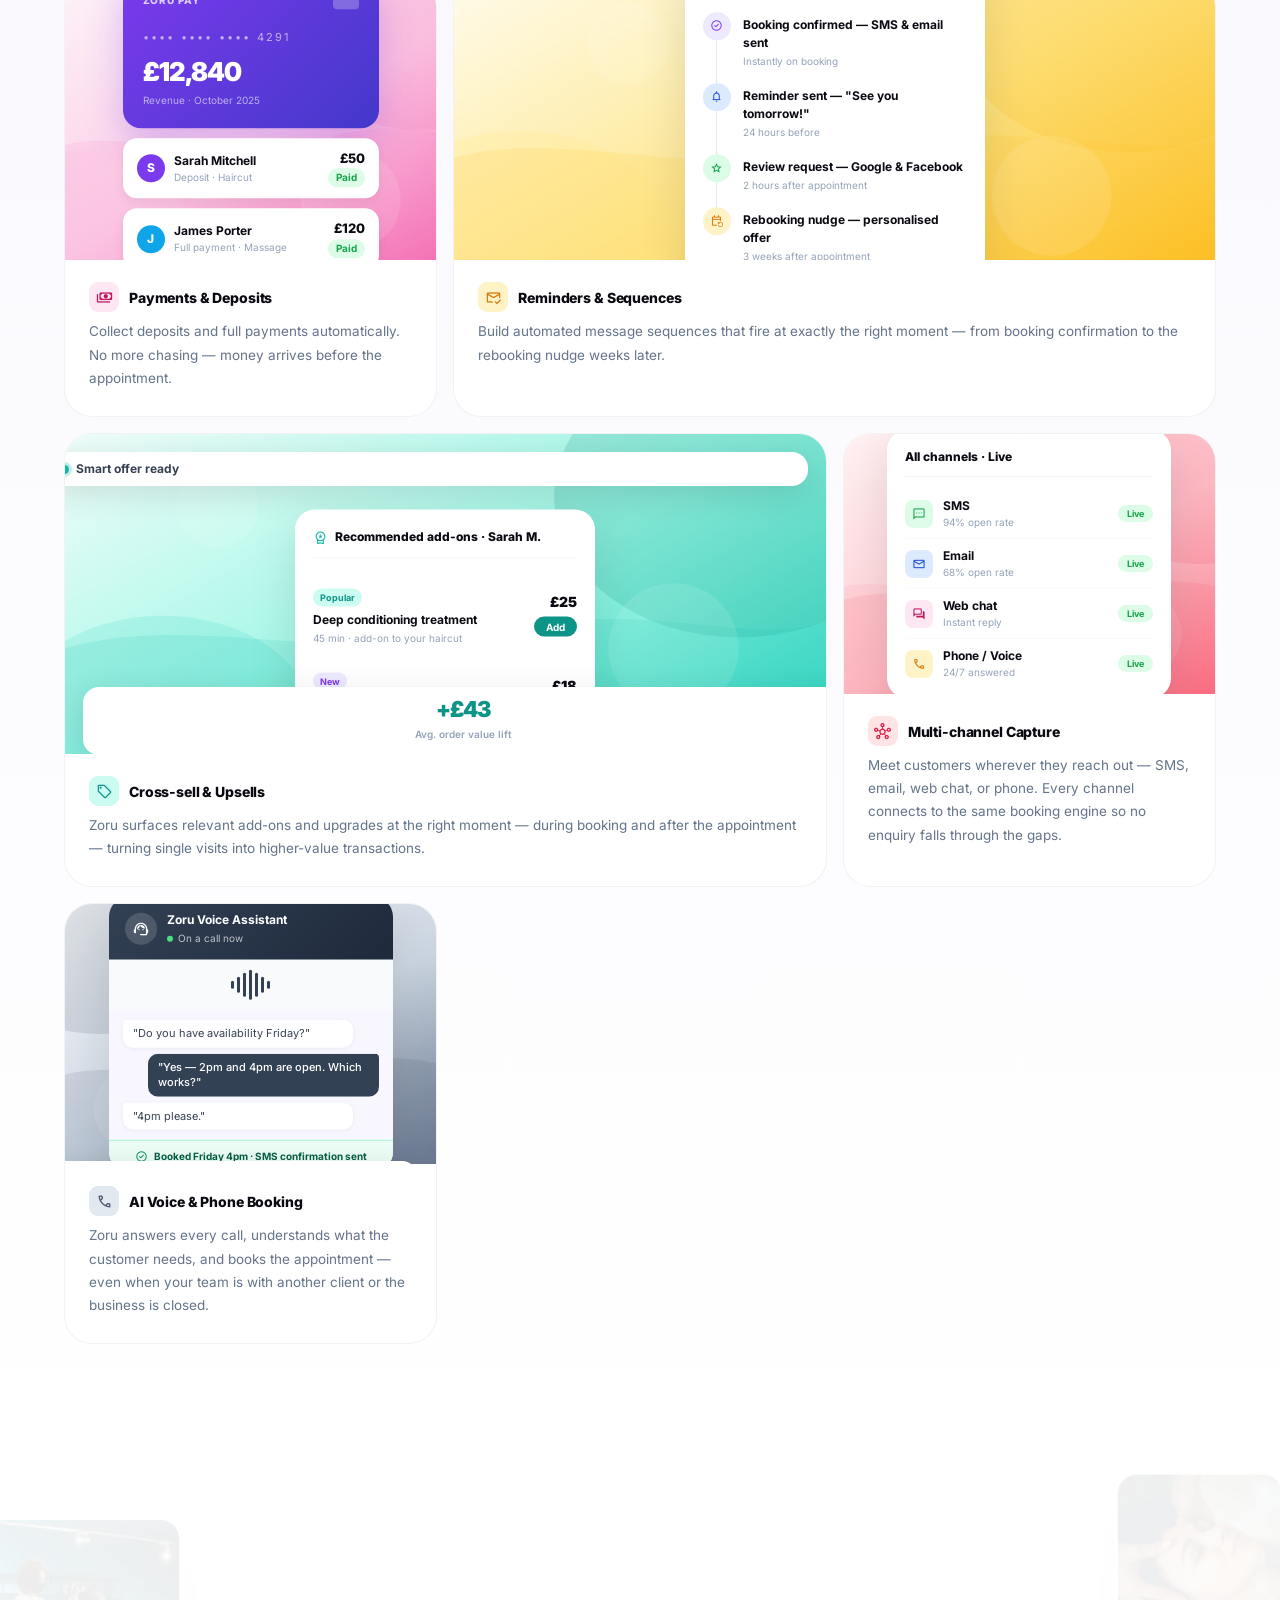
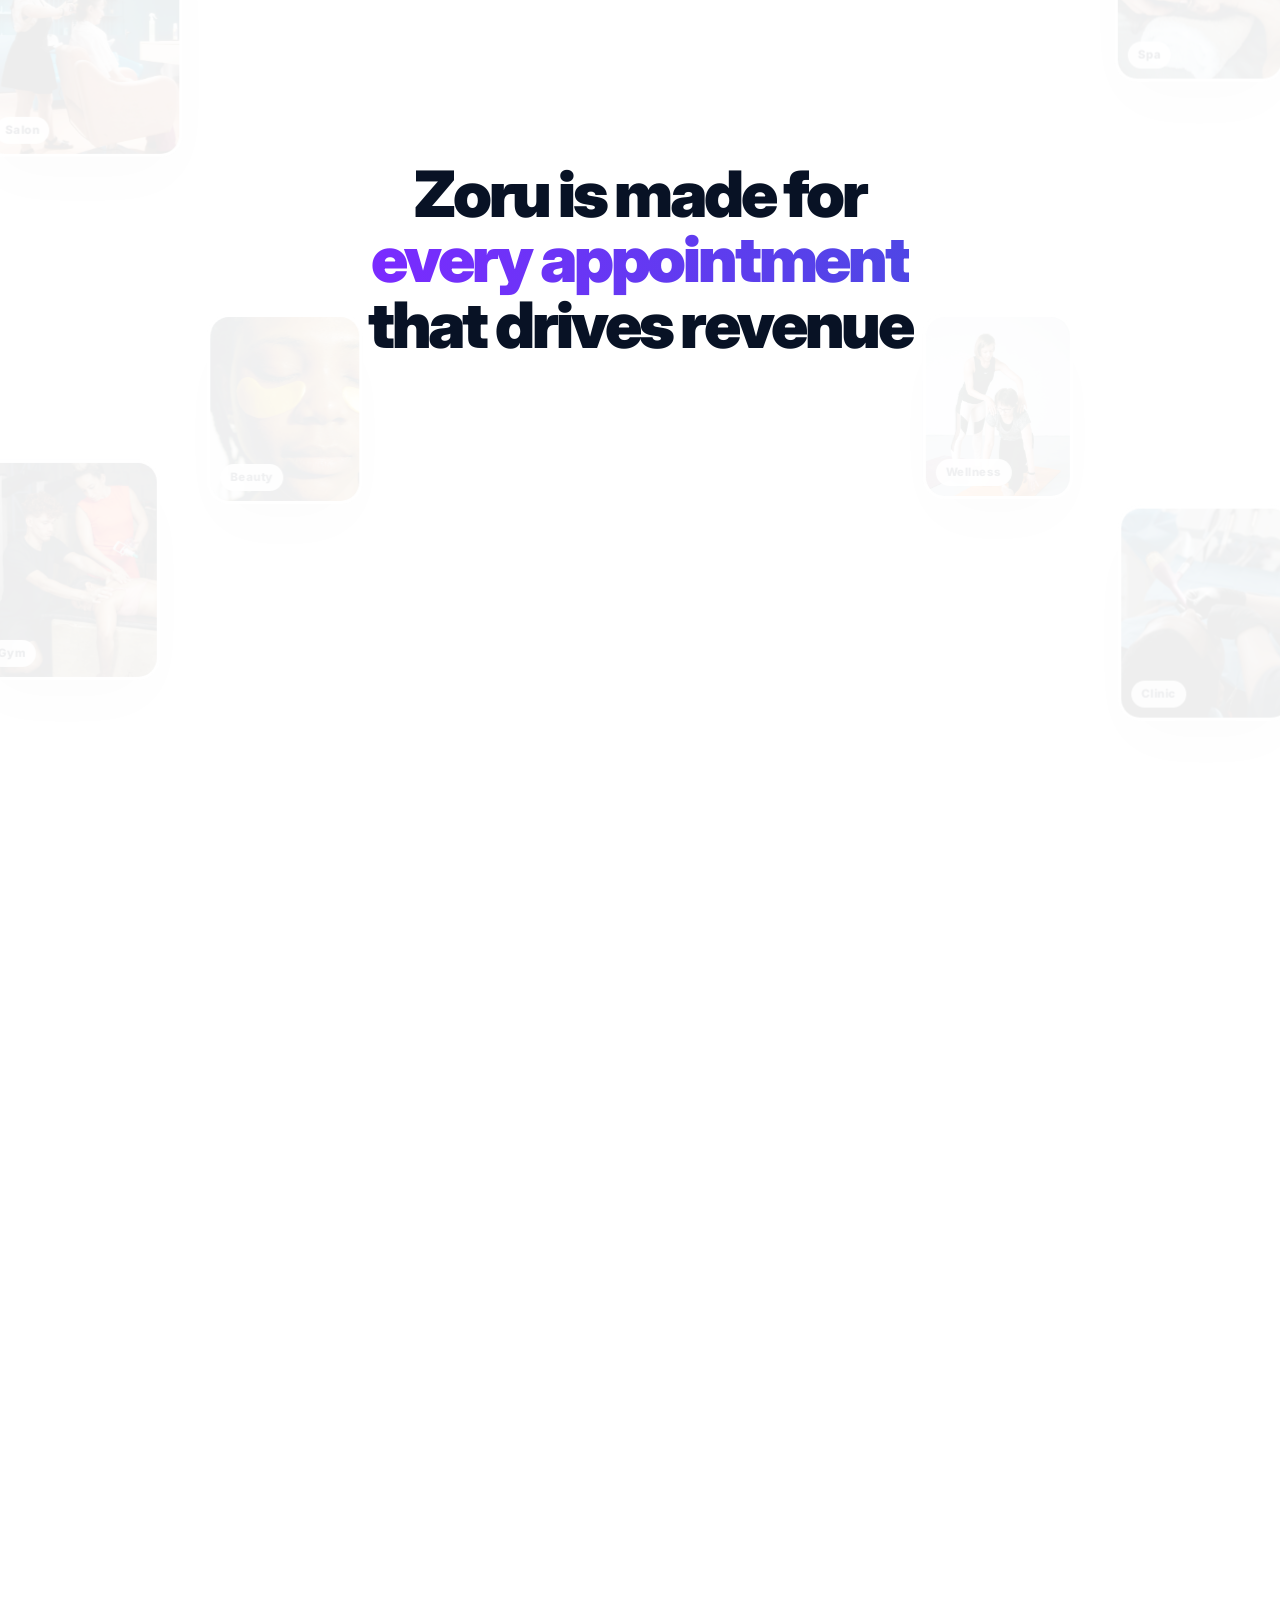
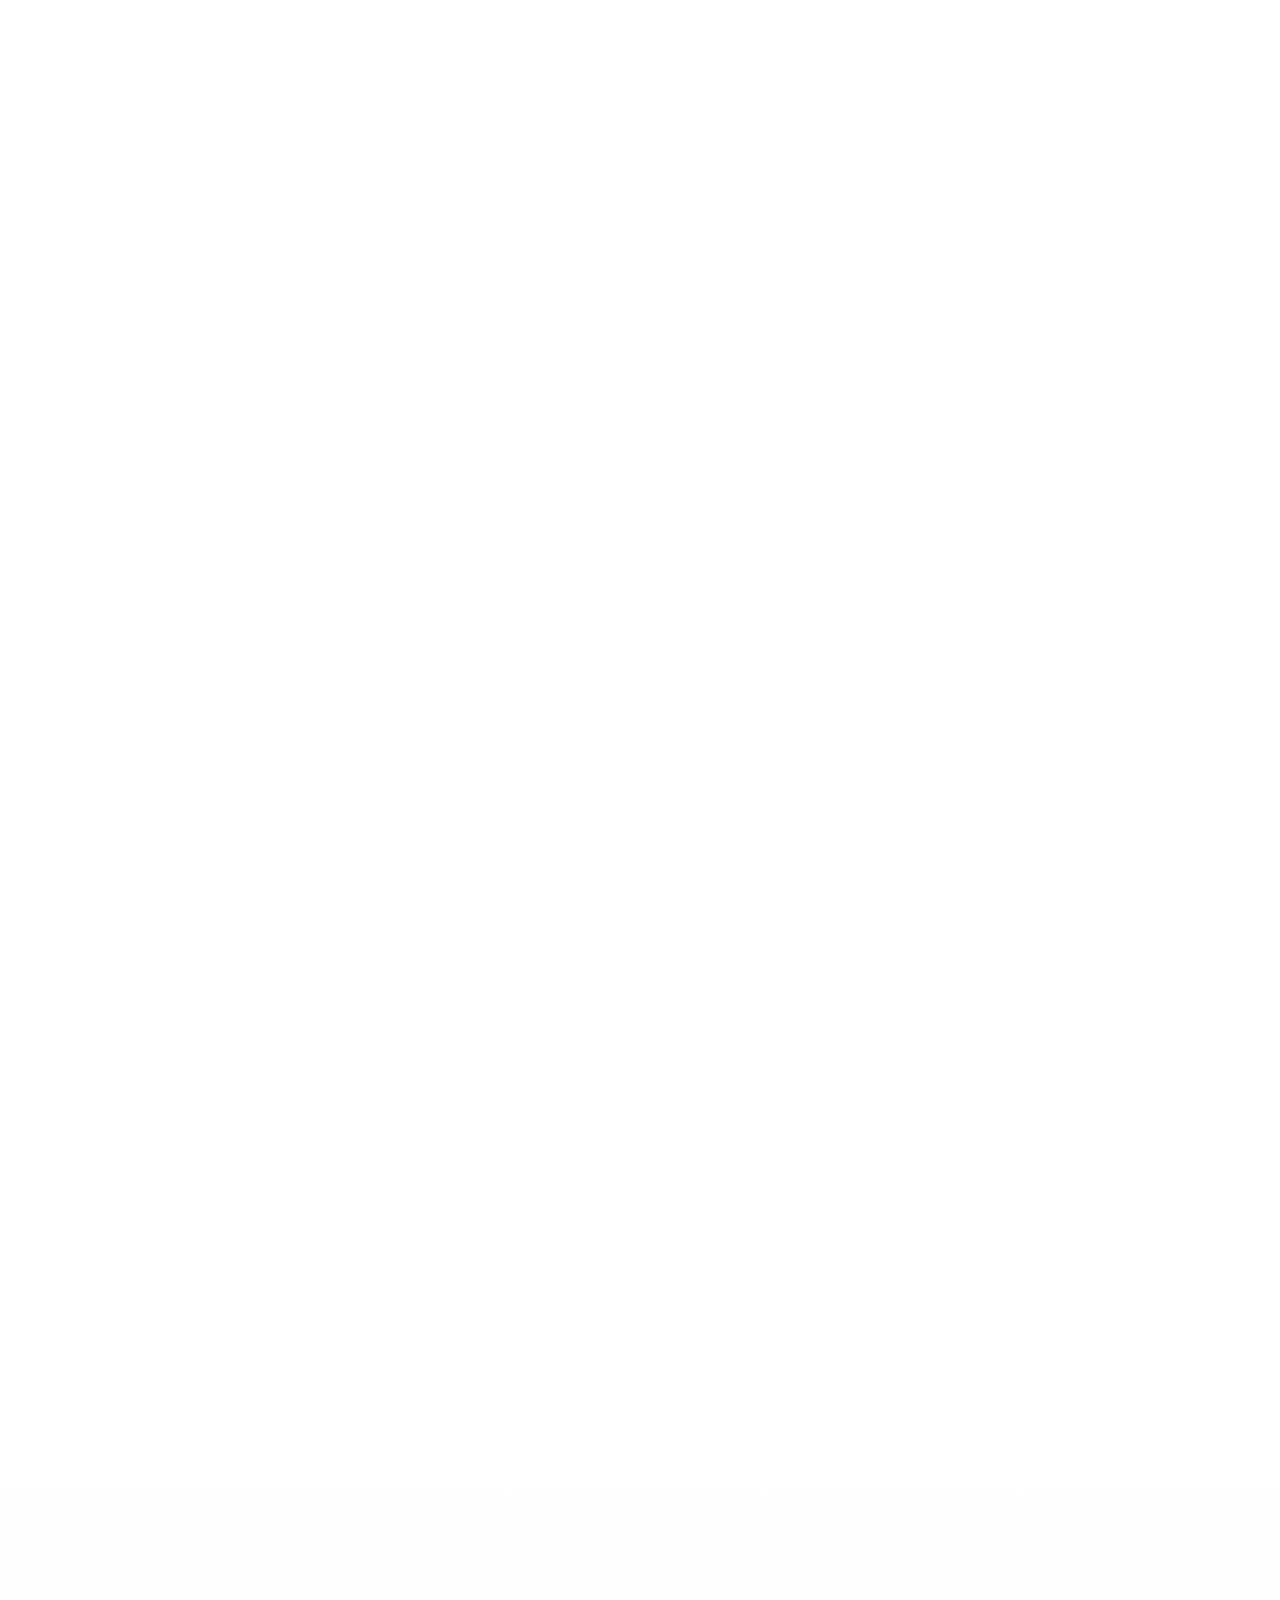
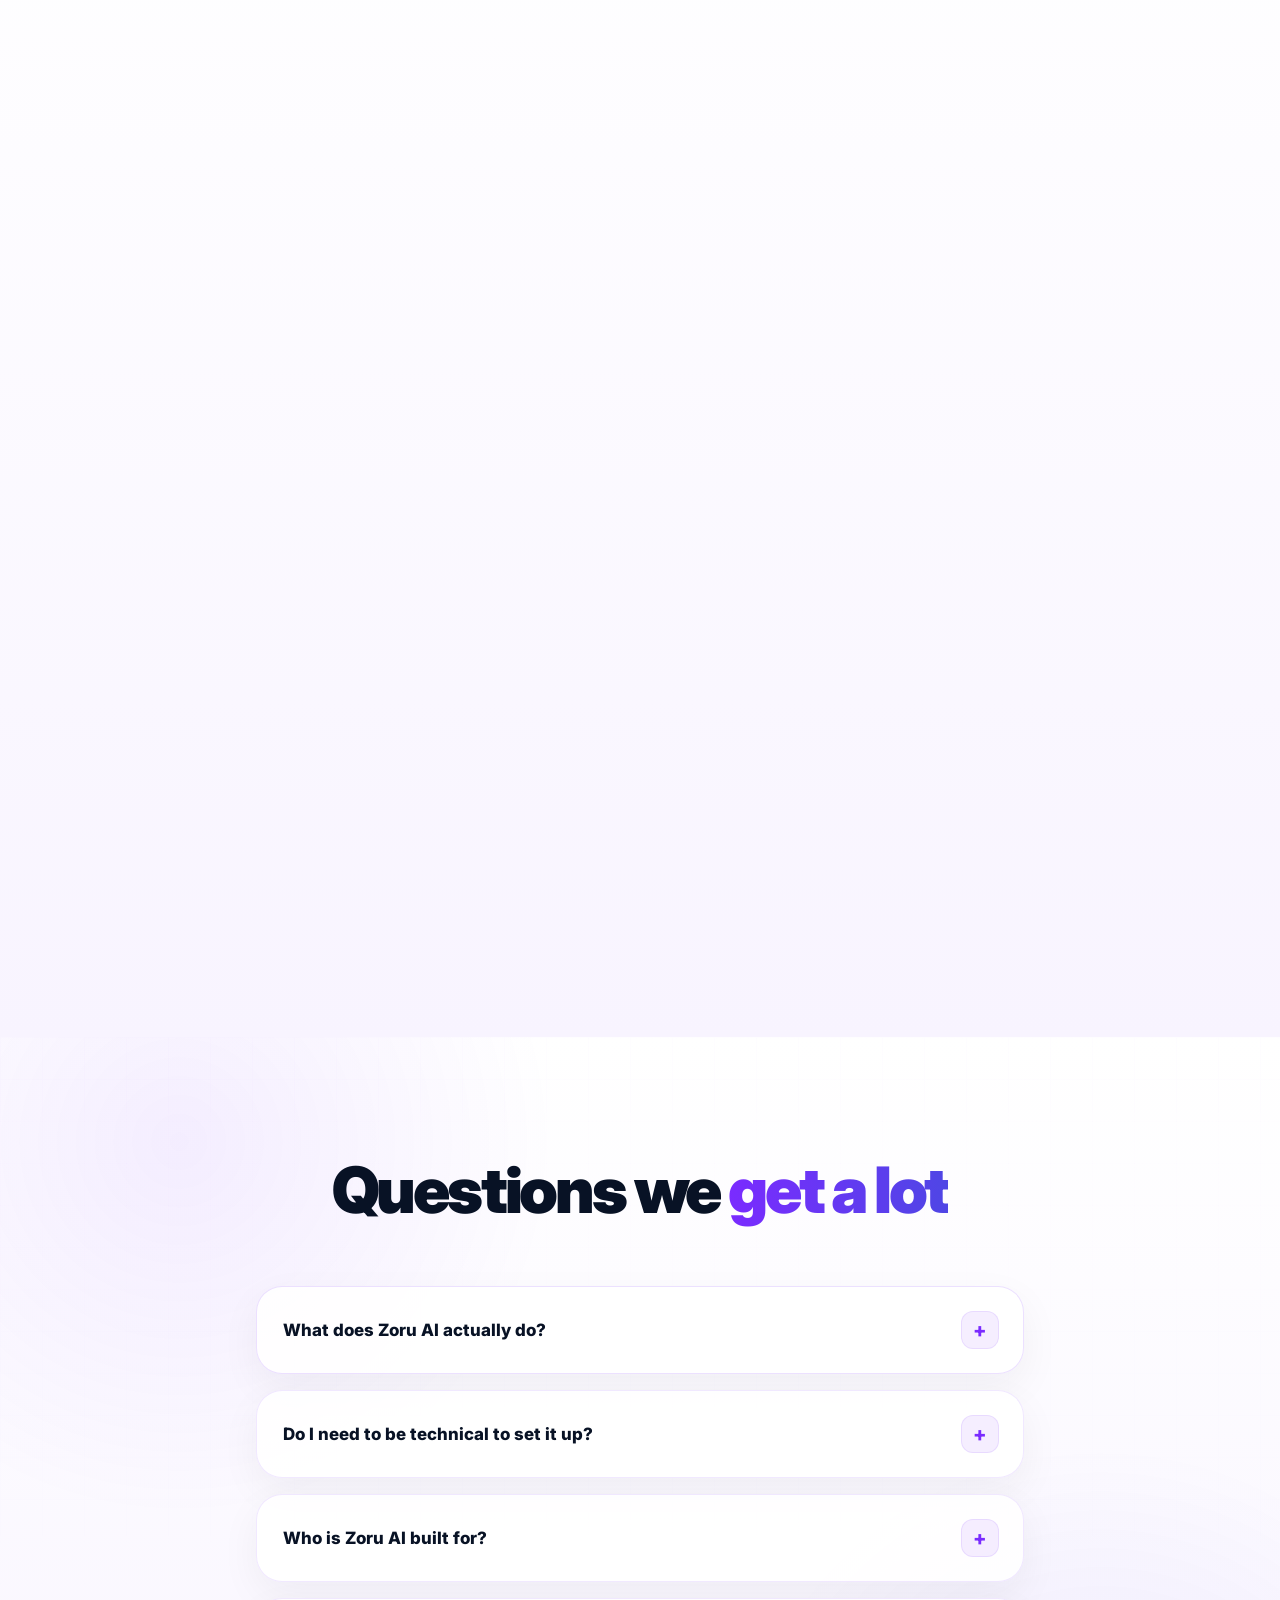
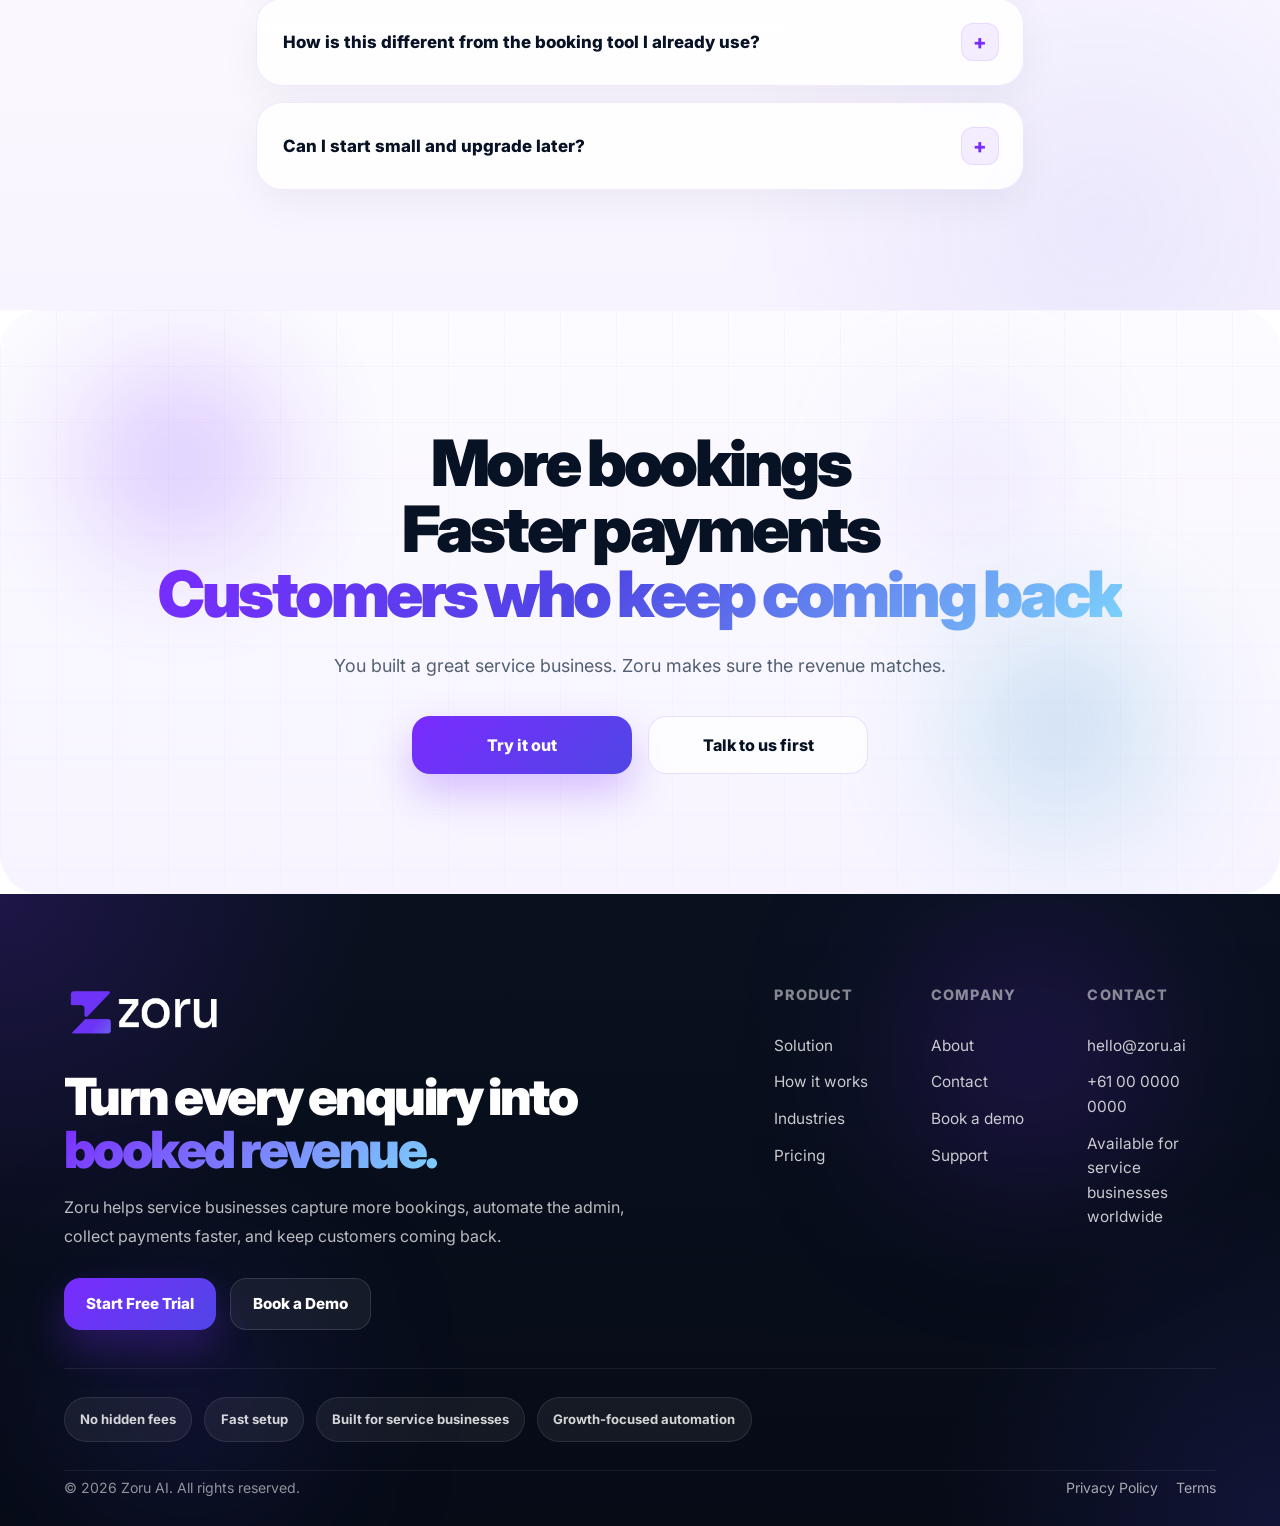
==== commit 3cf699c3: "changes" ====
--- a/index.html
+++ b/index.html
@@ -149,8 +149,8 @@
         Every missed opportunity <span class="hl">costs you</span>
       </h2>
       <p class="problem-premium__subtitle">
-        Most service businesses do not lose customers because of poor work.
-        They lose them in the gaps before, between, and after the appointment.
+        Most service businesses do not lose customers because of poor work
+        They lose them in the gaps before, between, and after the appointment
       </p>
     </div>
 
@@ -268,8 +268,8 @@
     <div class="value-bento__header reveal-up">
       <span class="value-bento__eyebrow">What Zoru actually does</span>
       <h2 class="problem-premium__title">
-        More than booking.<br>
-        <span>Built to move revenue.</span>
+        More than booking<br>
+        <span>Built to move revenue</span>
       </h2>
       <p class="value-bento__subtitle">
         Zoru captures demand, automates the admin, gets you paid faster,
@@ -1474,9 +1474,9 @@
   <section class="pricing-premium" id="pricing">
   <div class="container">
     <div class="pricing-premium__header reveal-up">
-      <span class="pricing-premium__eyebrow">Honest pricing. Real results.</span>
+      <span class="pricing-premium__eyebrow">Honest pricing  Real results</span>
       <h2 class="problem-premium__title">
-        Pay for growth.<br>
+        Pay for growth<br>
         <span>Not more admin.</span>
       </h2>
       <p class="pricing-premium__subtitle">
@@ -1657,7 +1657,7 @@
   <section class="faq">
   <div class="container--narrow">
     <div style="text-align:center;margin-bottom:4rem">
-      <h2 class="problem-premium__title">Questions we <span>get a lot.</span></h2>
+      <h2 class="problem-premium__title">Questions we <span>get a lot</span></h2>
     </div>
     <div class="faq__list">
 
@@ -1699,8 +1699,8 @@
   <div class="container">
     <div class="final-cta__inner">
       <h2 class="final-cta__title">
-        More bookings. Faster payments.<br>
-        <span class="hl">Customers who keep coming back.</span>
+        More bookings<br>Faster payments<br>
+        <span class="hl">Customers who keep coming back</span>
       </h2>
 
       <p class="final-cta__subtitle">
@@ -1708,7 +1708,7 @@
       </p>
 
       <div class="final-cta__actions">
-        <a href="#" class="final-cta__btn final-cta__btn--primary">Start your free trial</a>
+        <a href="#" class="final-cta__btn final-cta__btn--primary">Try it out</a>
         <a href="#" class="final-cta__btn final-cta__btn--secondary">Talk to us first</a>
       </div>
     </div>
@@ -1724,7 +1724,7 @@
 
       <div class="zoru-footer__brand">
         <div class="zoru-footer__logo">
-  <img src="assets/img/white.png" alt="Zoru AI logo" style="height: 70px; width: auto; max-width: 200px; display: block;">
+  <img src="assets/img/white.png" alt="Zoru AI logo" style="height: 60px; width: auto; max-width: 160px; display: block;">
 </div>
 
         <h3 class="zoru-footer__headline">
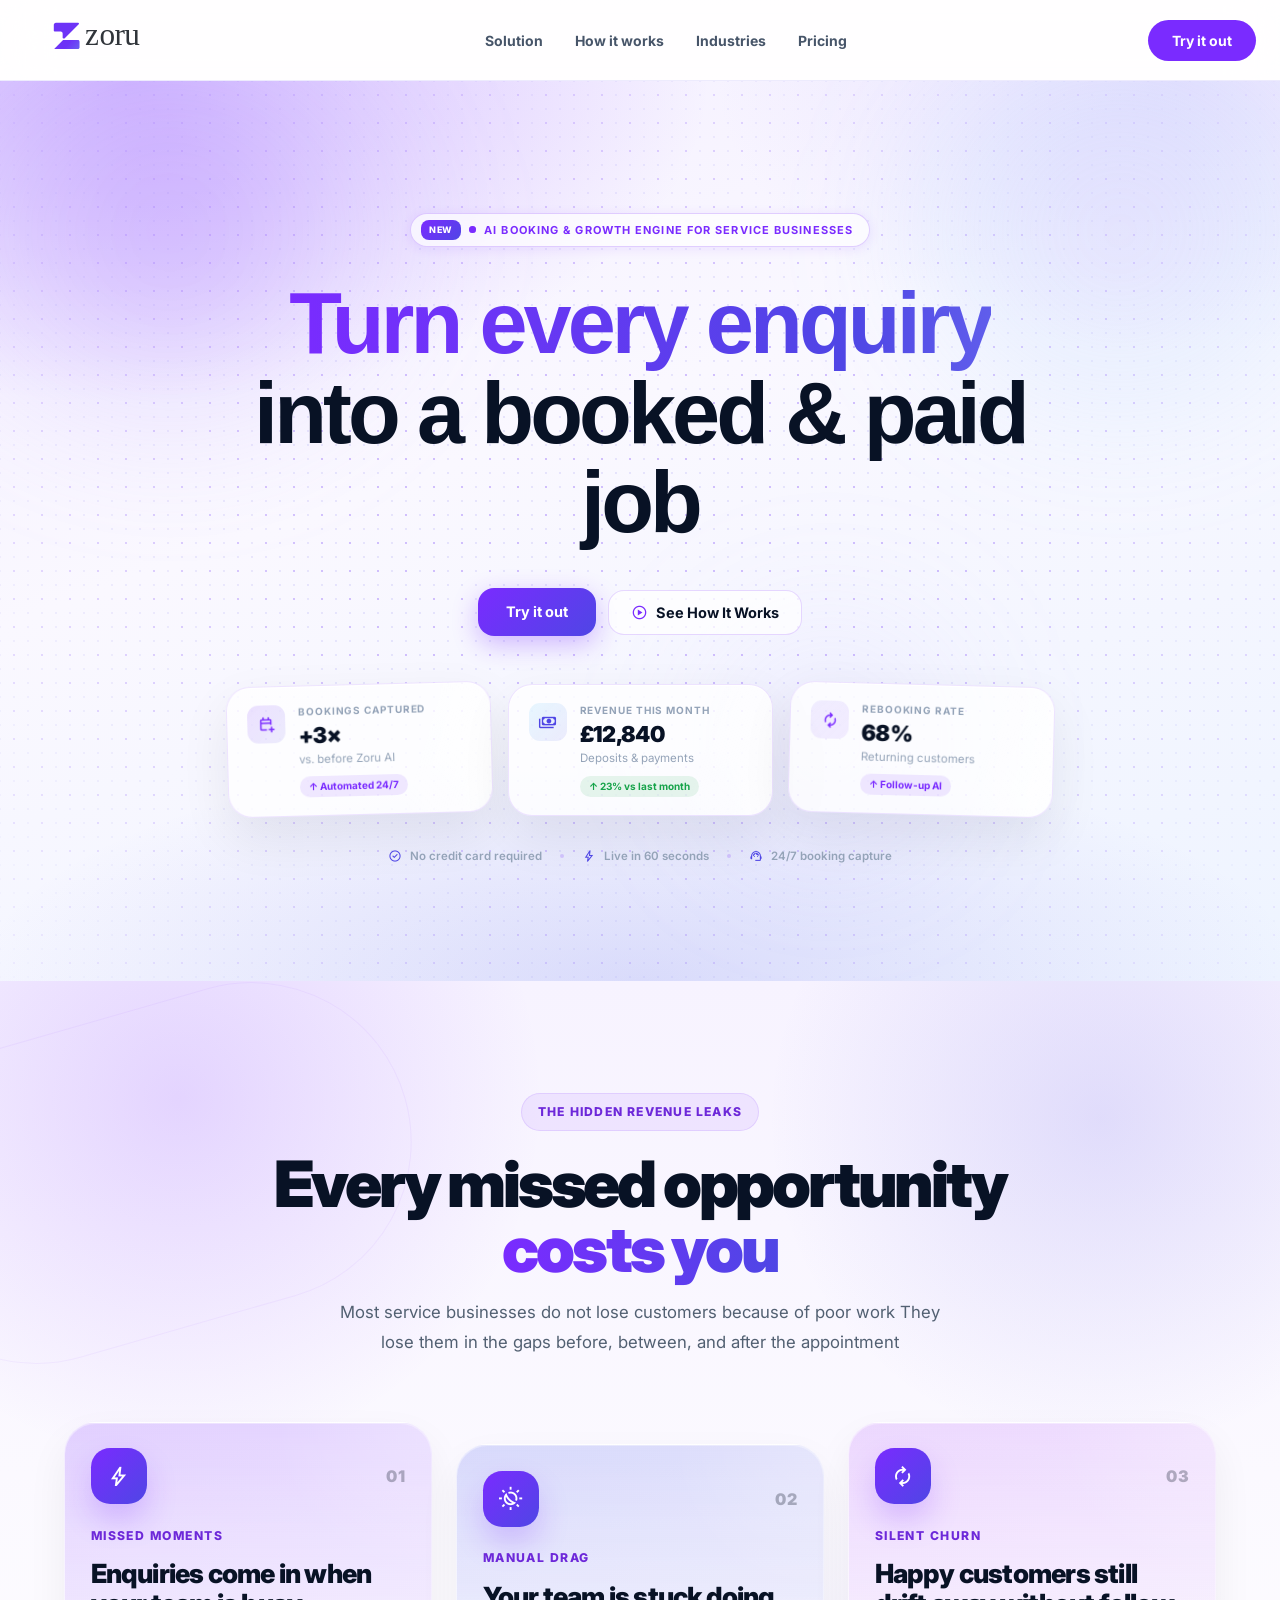
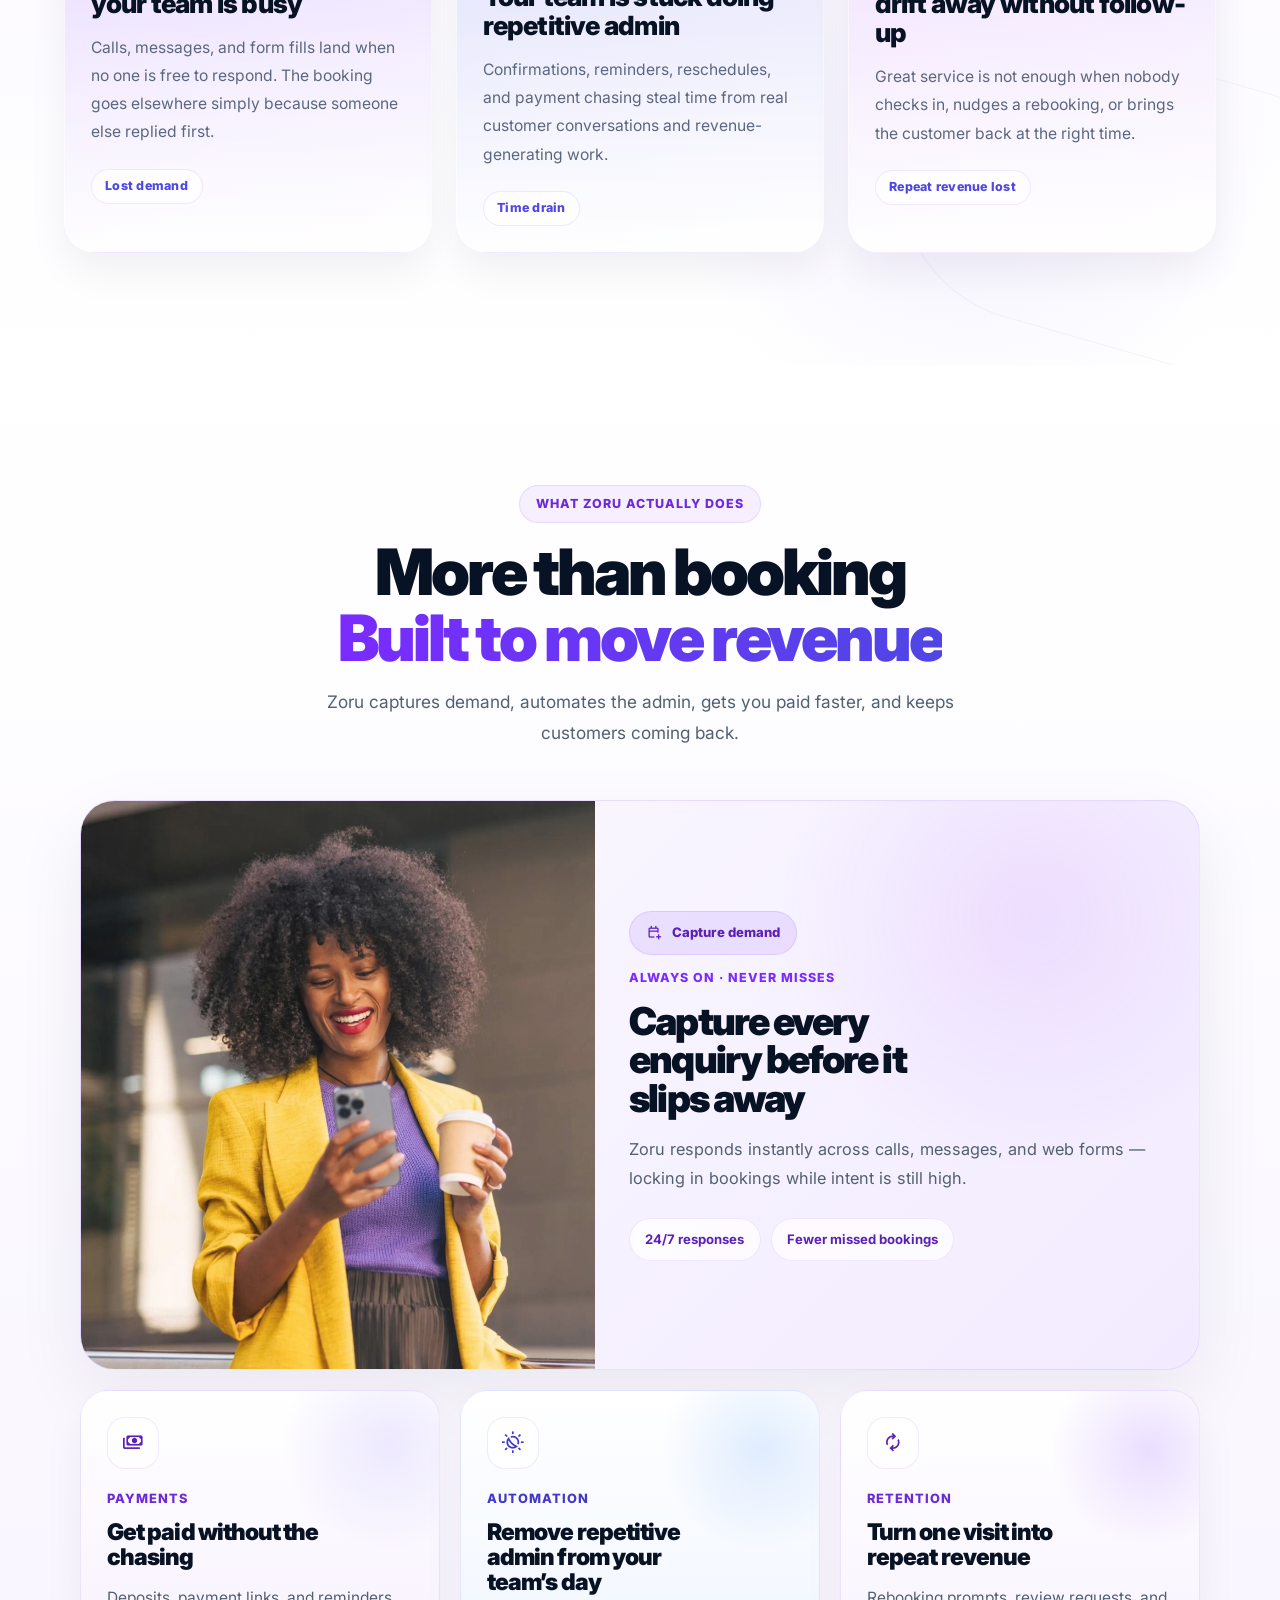
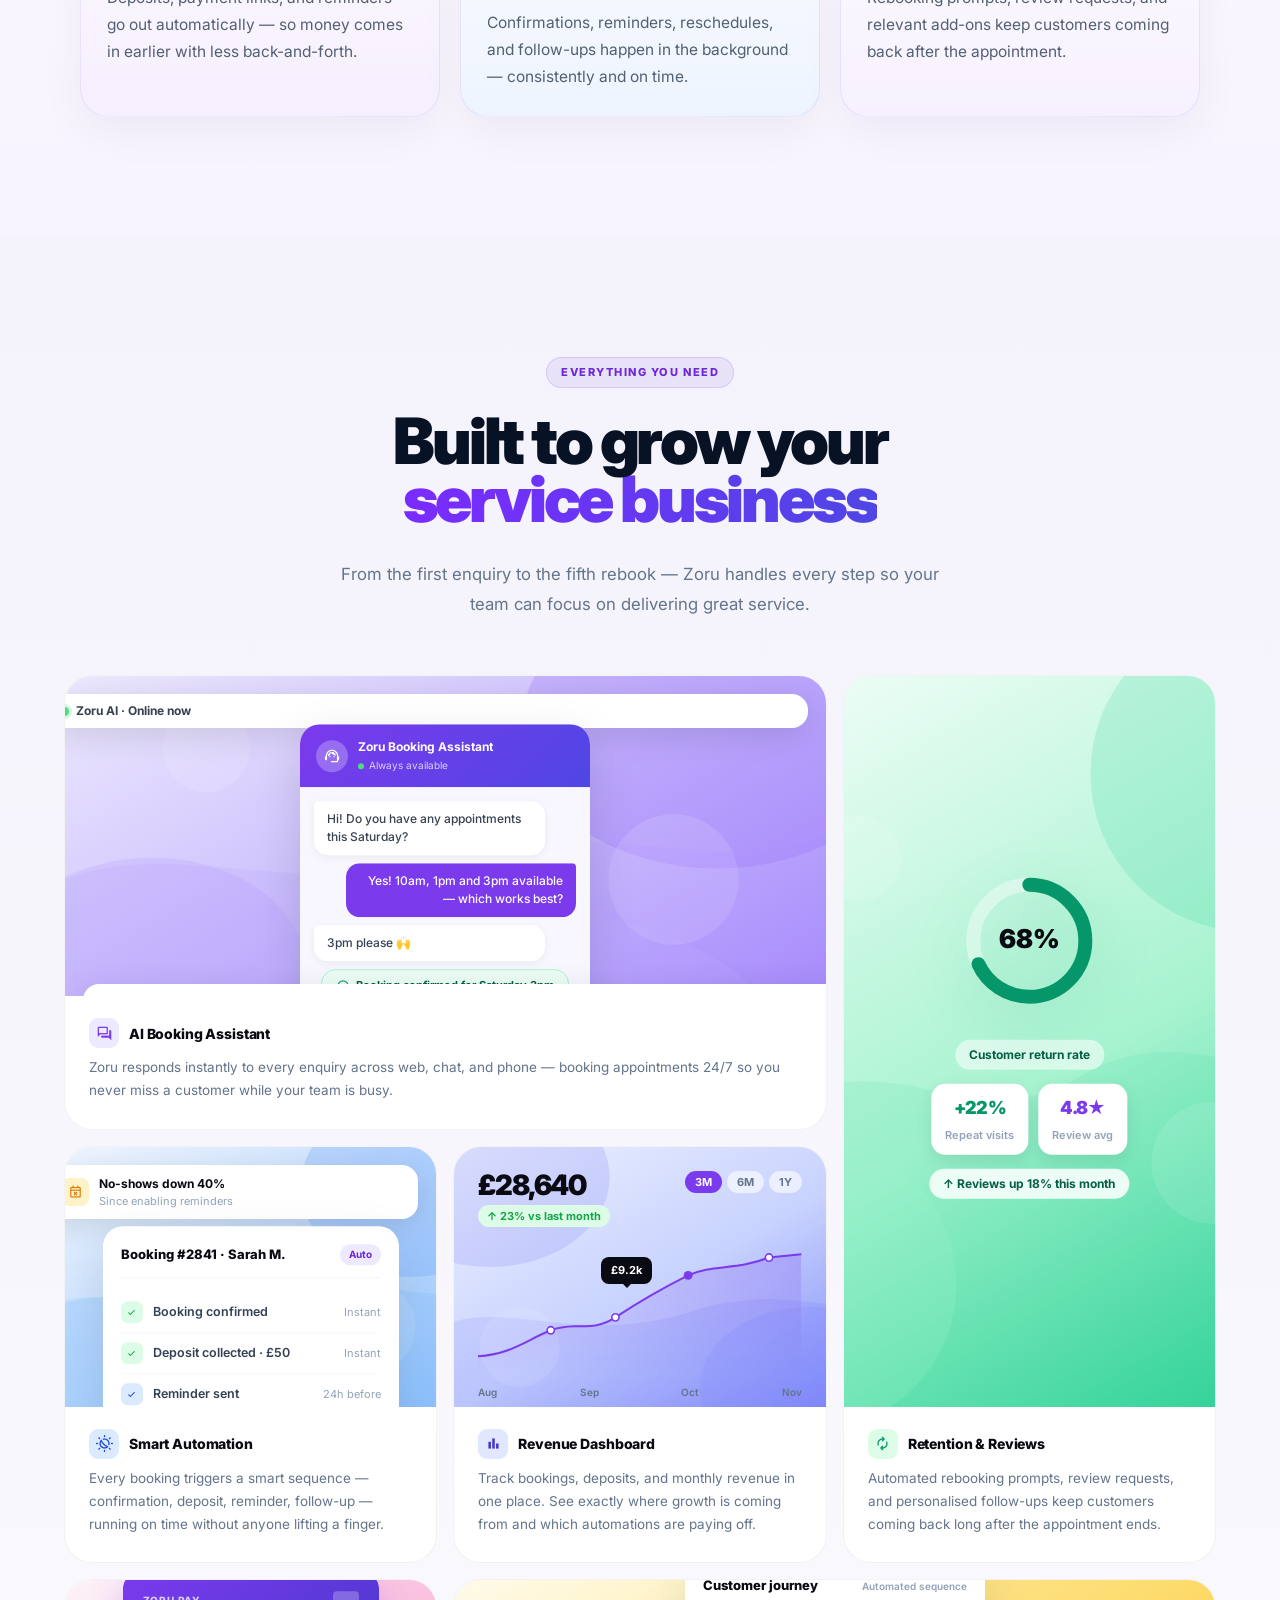
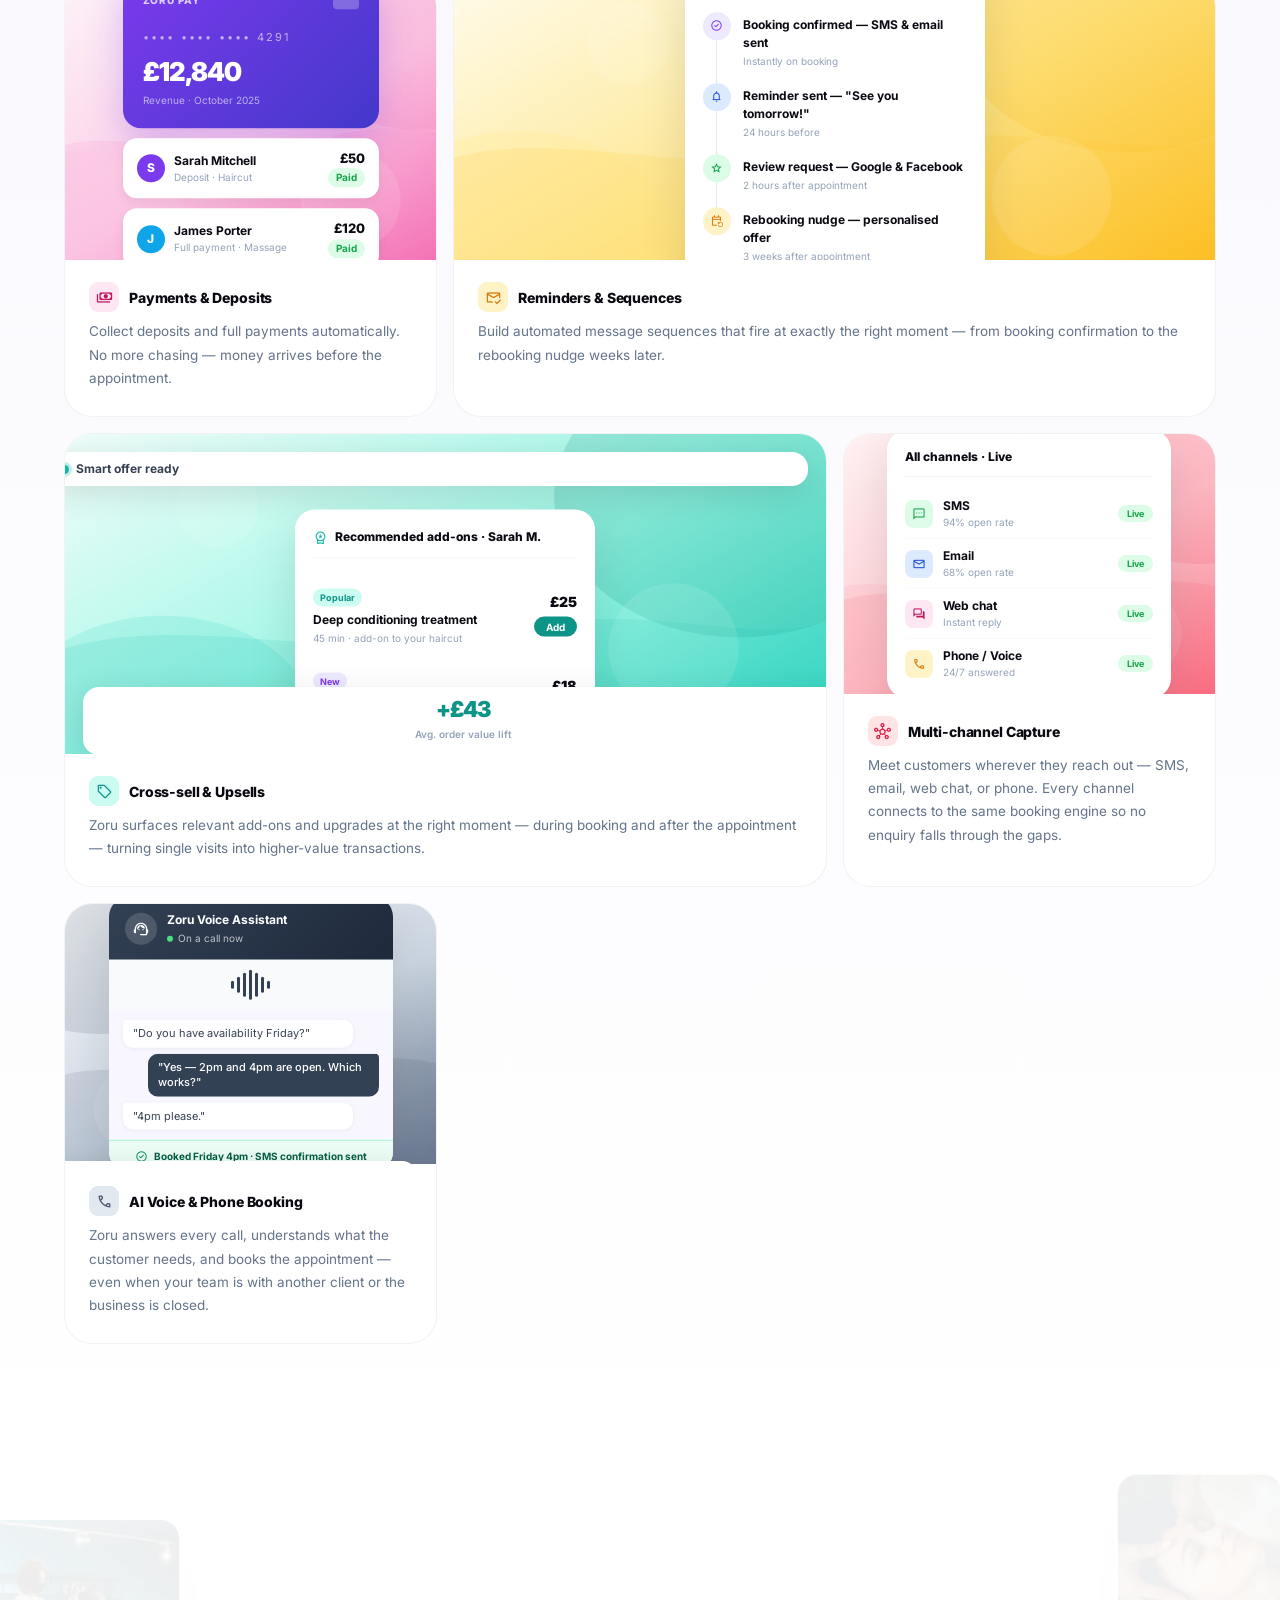
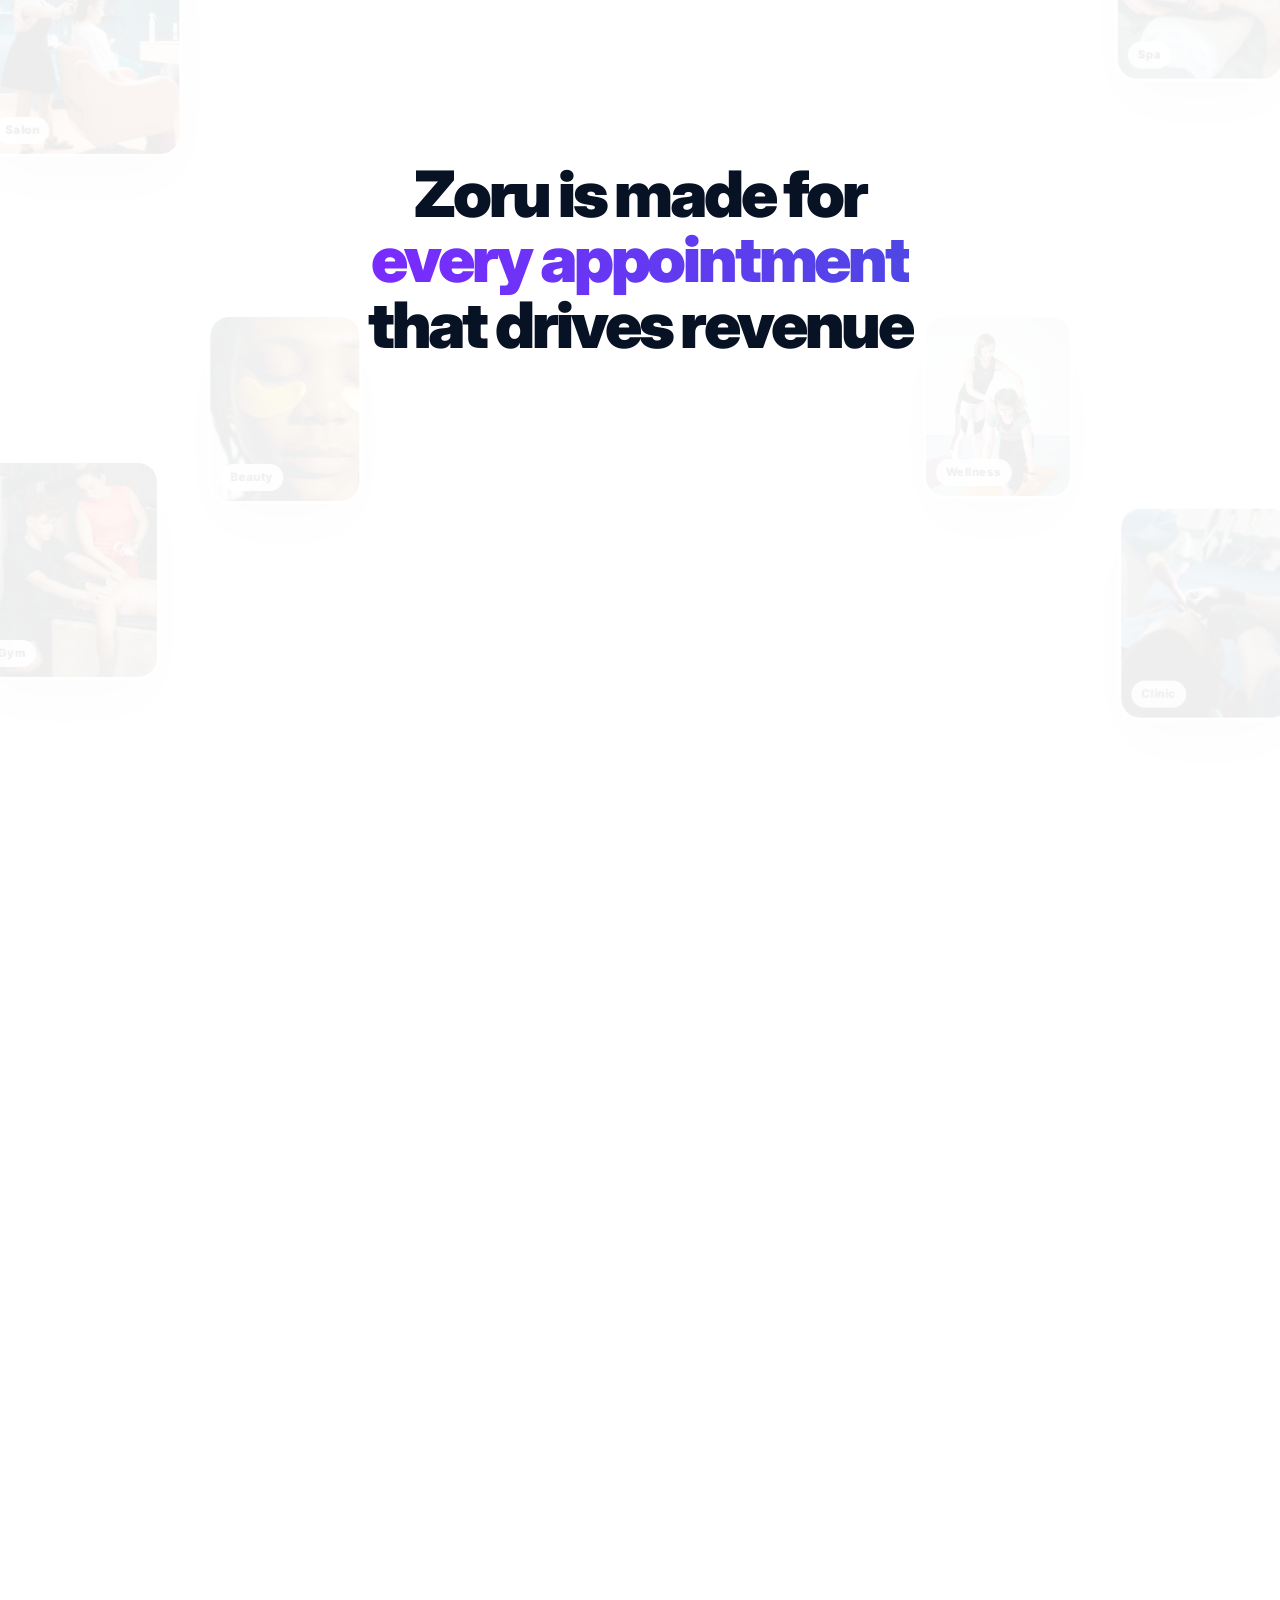
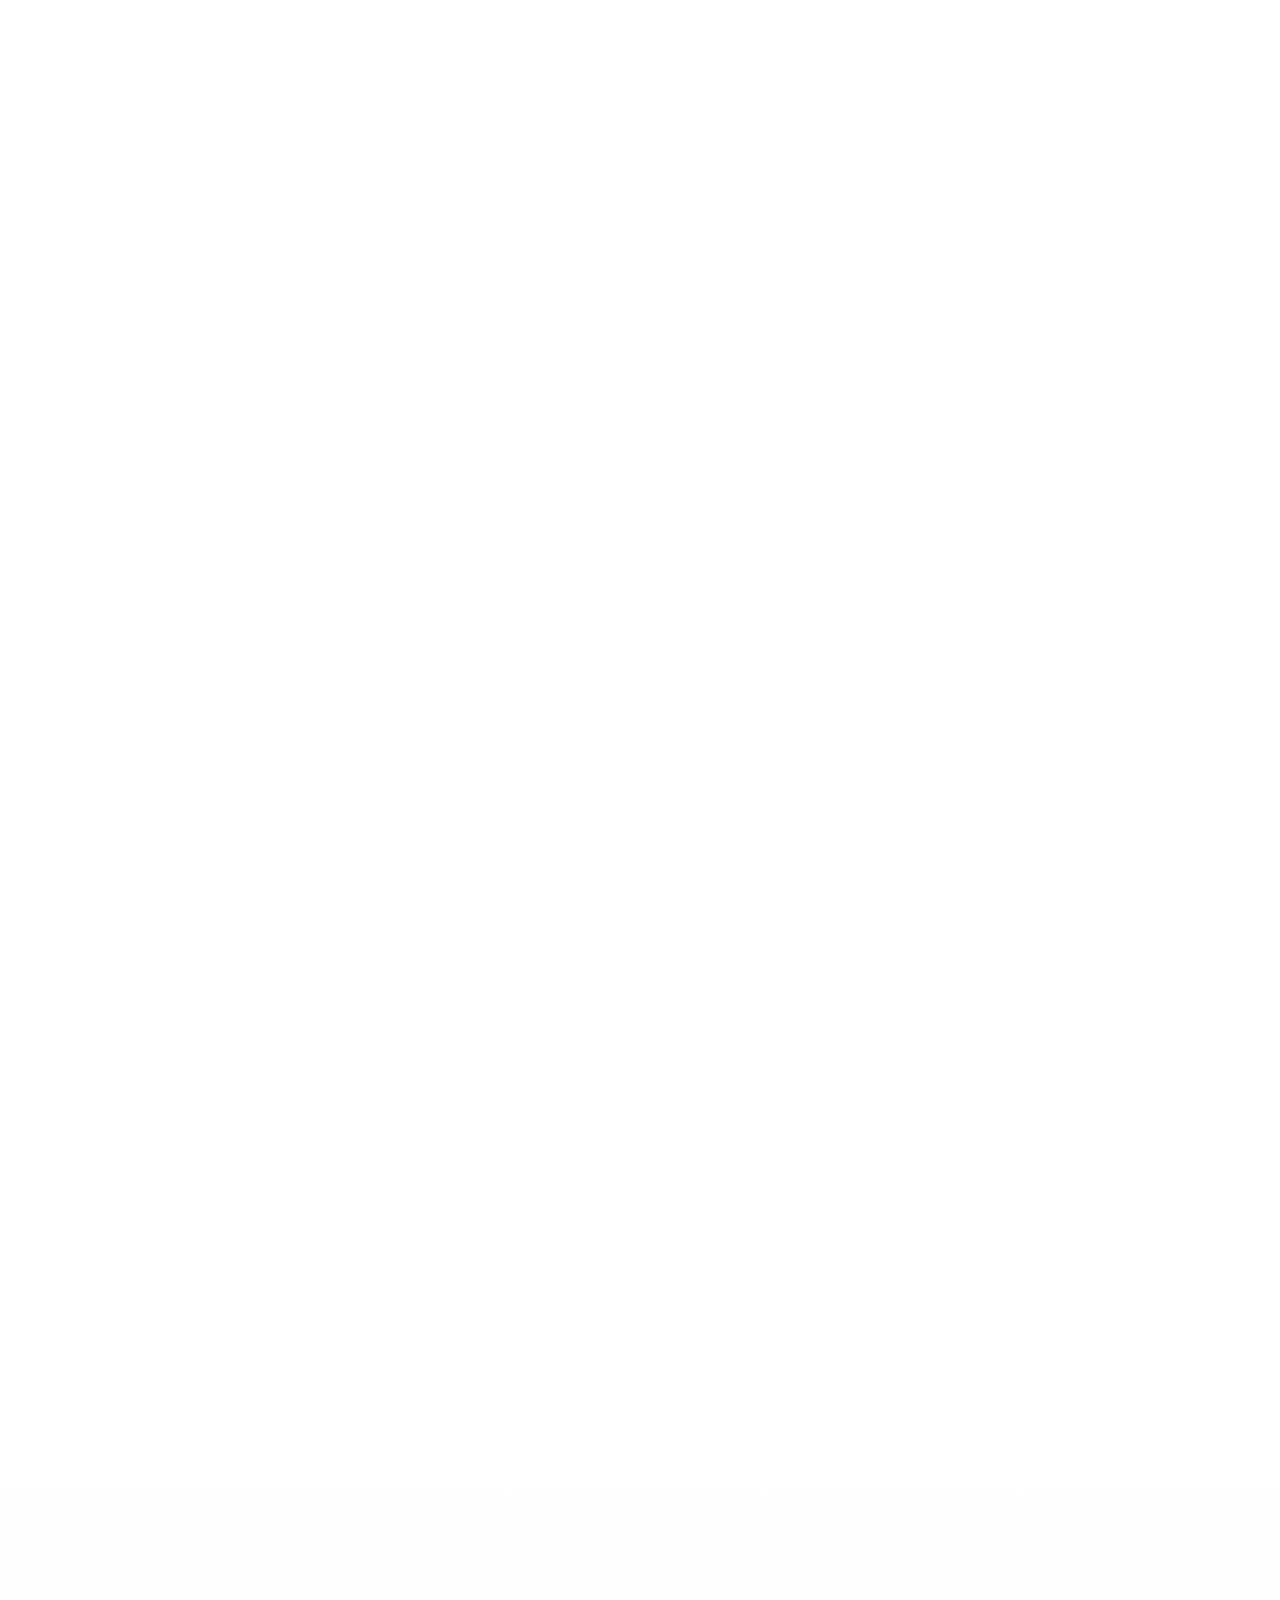
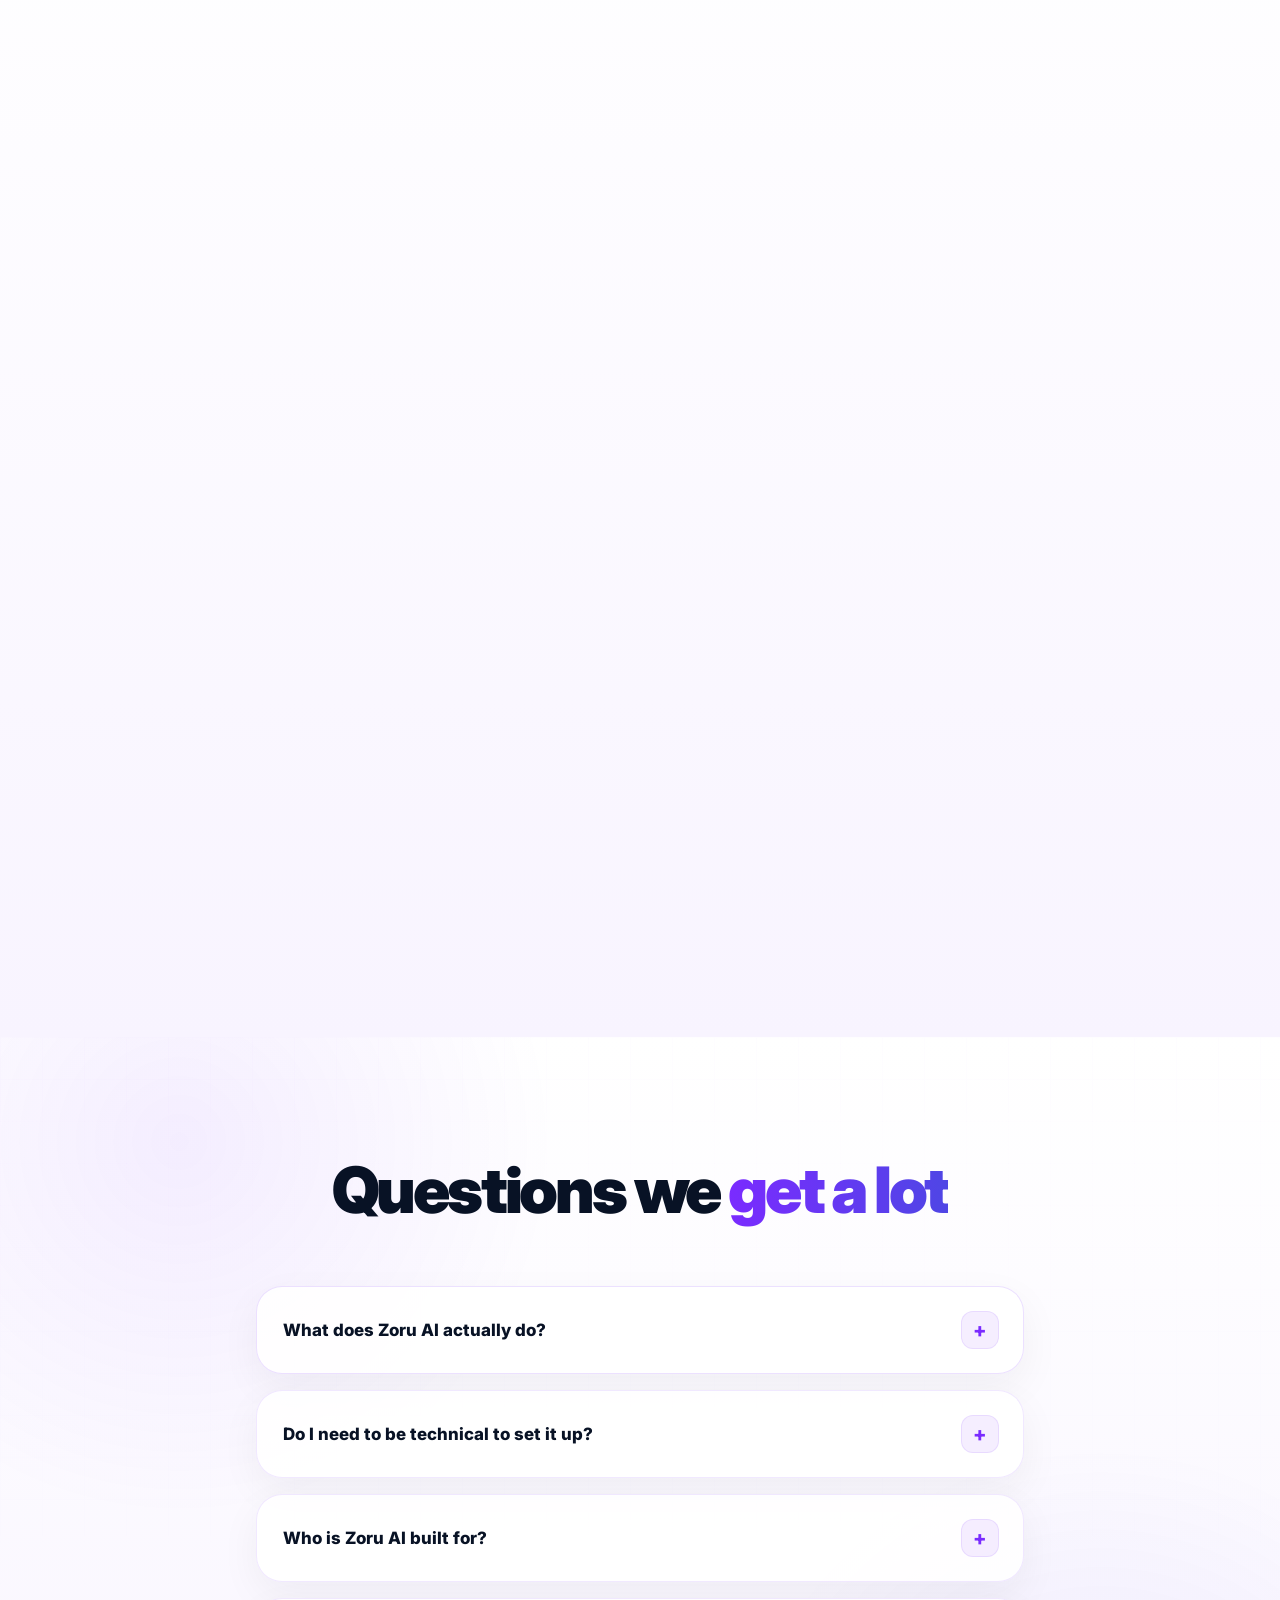
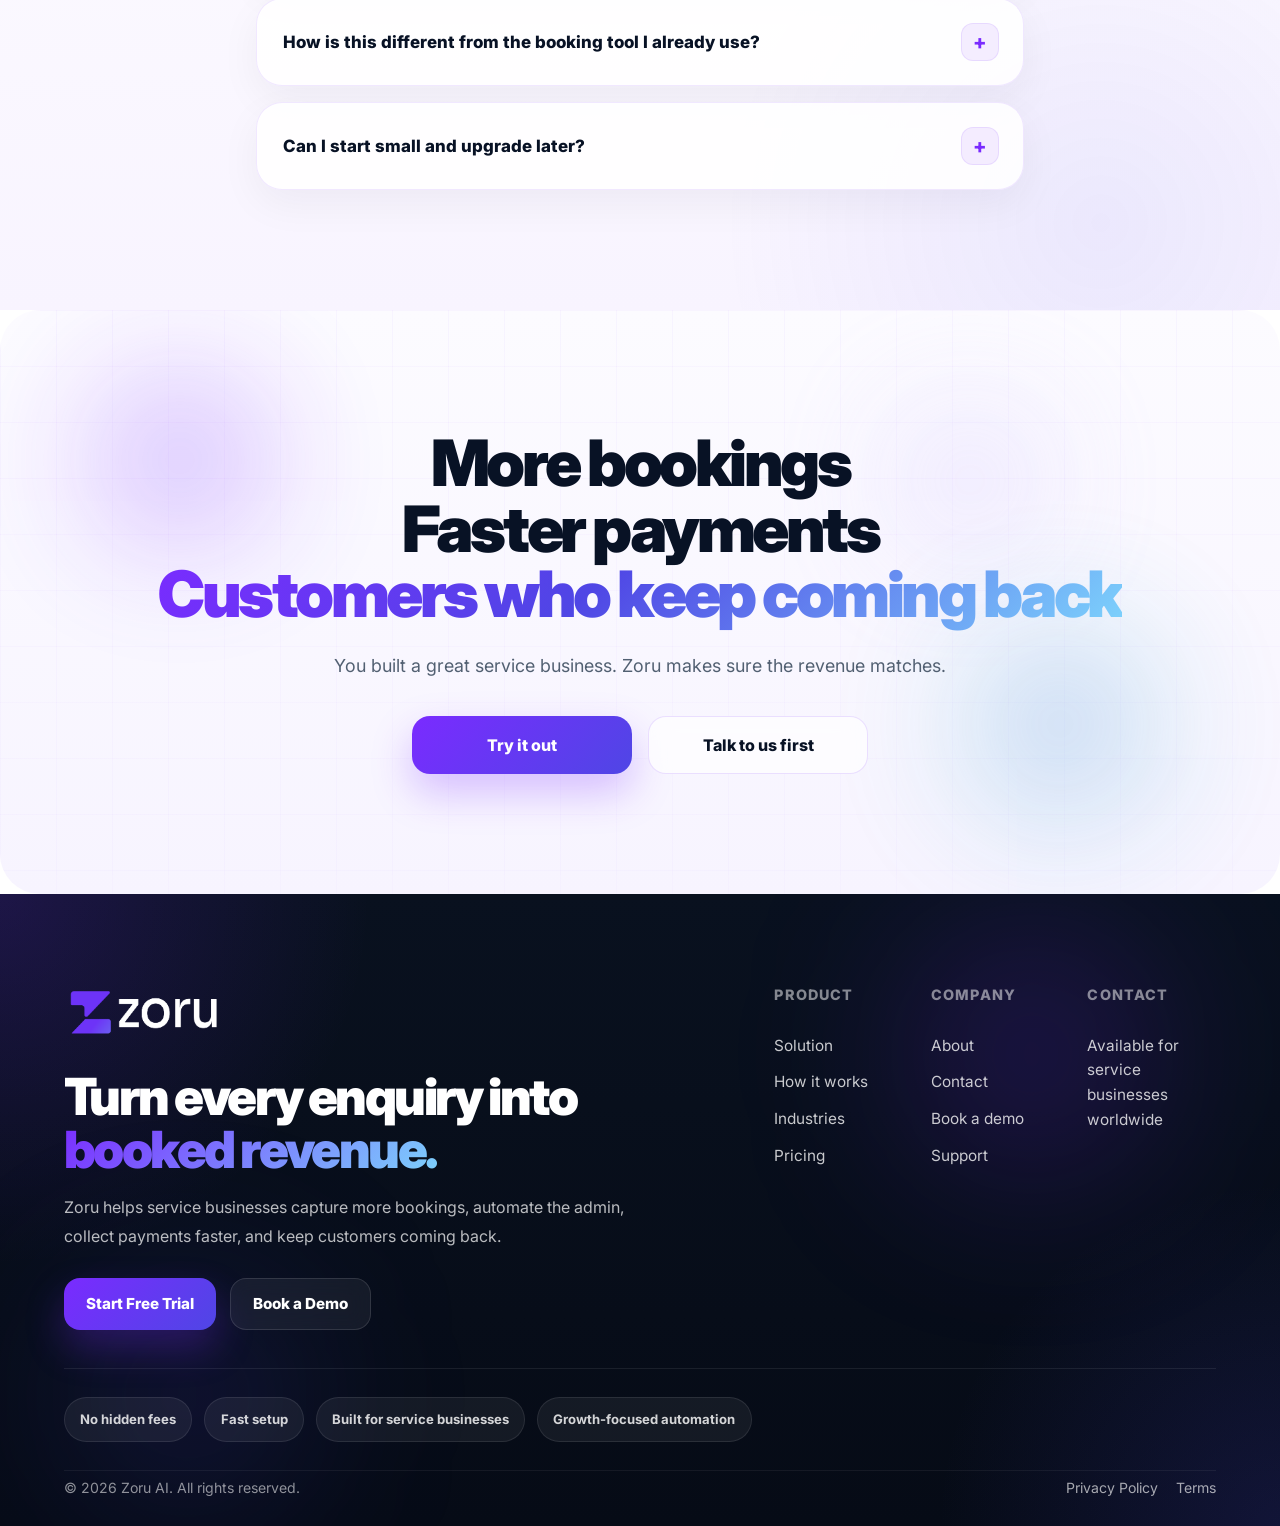
==== commit 6ab3c663: "url" ====
--- a/index.html
+++ b/index.html
@@ -25,8 +25,8 @@
       <a href="#pricing">Pricing</a>
     </nav>
     <div class="nav__actions">
-      <button class="nav__login">Login</button>
-      <button class="nav__cta">Try it out</button>
+     
+      <a href="https://area51businessonboarding.z8.web.core.windows.net" class="nav__cta">Try it out</a>
     </div>
   </div>
 </header>
@@ -74,7 +74,7 @@
       </div> -->
 
       <div class="hero__buttons">
-        <button class="hero__btn-primary">Try it out</button>
+        <a href="https://area51businessonboarding.z8.web.core.windows.net" class="hero__btn-primary" target="_blank" rel="noopener noreferrer">Try it out</a>
         <button class="hero__btn-secondary">
           <span class="material-symbols-outlined">play_circle</span>
           See How It Works
@@ -1708,7 +1708,7 @@
       </p>
 
       <div class="final-cta__actions">
-        <a href="#" class="final-cta__btn final-cta__btn--primary">Try it out</a>
+        <a href="https://area51businessonboarding.z8.web.core.windows.net" class="final-cta__btn final-cta__btn--primary" target="_blank" rel="noopener noreferrer">Try it out</a>
         <a href="#" class="final-cta__btn final-cta__btn--secondary">Talk to us first</a>
       </div>
     </div>
@@ -1762,8 +1762,7 @@
 
         <div class="zoru-footer__col">
           <h4>Contact</h4>
-          <a href="mailto:hello@zoru.ai">hello@zoru.ai</a>
-          <a href="tel:+61000000000">+61 00 0000 0000</a>
+          
           <span>Available for service businesses worldwide</span>
         </div>
       </div>
